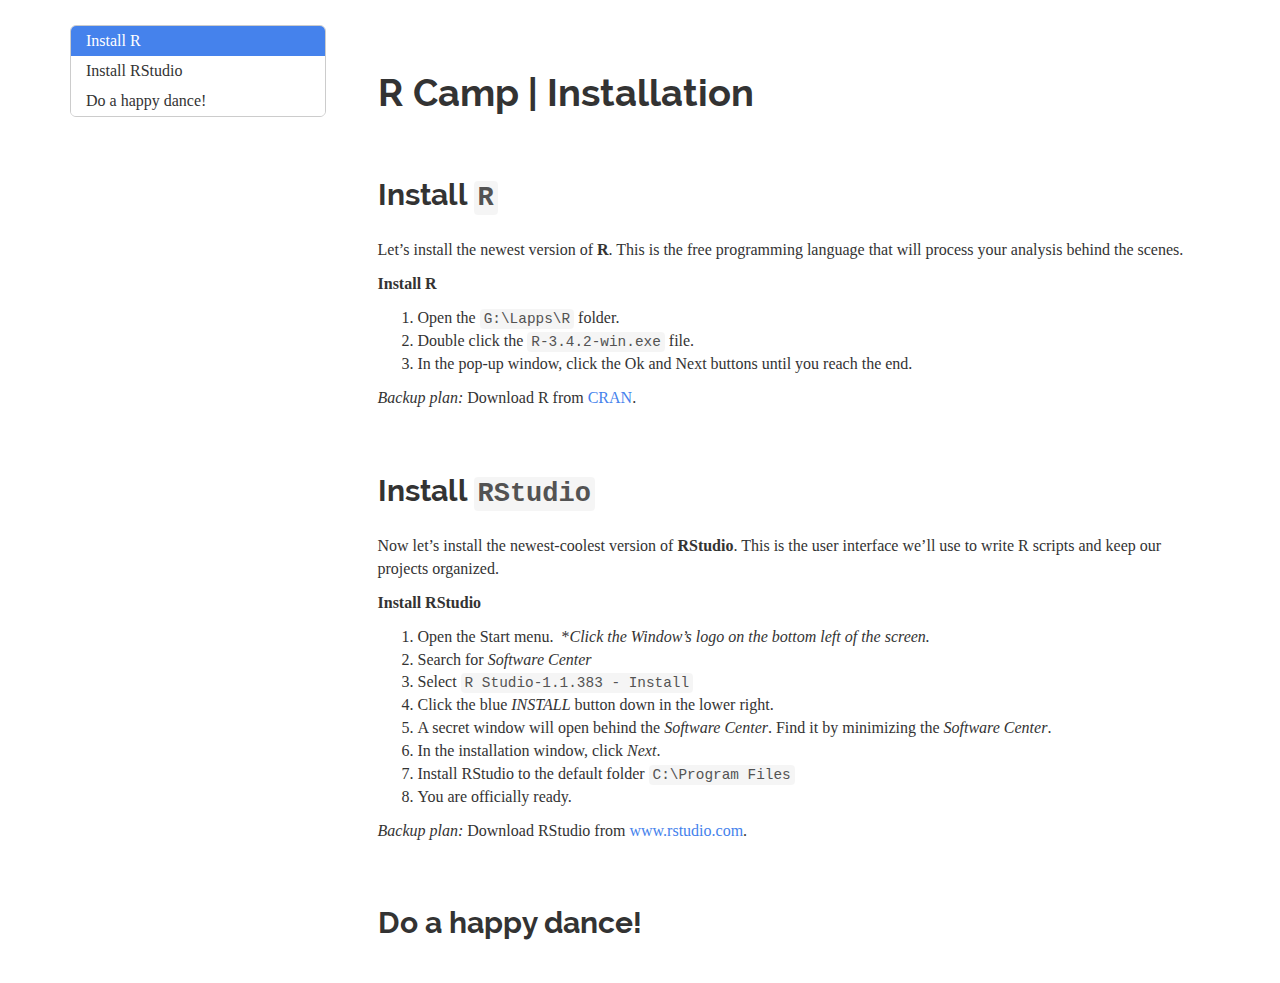
==== 00-Install.html @ b1468044 "set self_contained: false" ====
<!DOCTYPE html>

<html xmlns="http://www.w3.org/1999/xhtml">

<head>

<meta charset="utf-8" />
<meta http-equiv="Content-Type" content="text/html; charset=utf-8" />
<meta name="generator" content="pandoc" />




<title>R Camp | Installation</title>

<script src="[data-uri]"></script>
<meta name="viewport" content="width=device-width, initial-scale=1" />
<link href="data:text/css;charset=utf-8,%40font%2Dface%20%7B%0Afont%2Dfamily%3A%20%27Raleway%27%3B%0Afont%2Dstyle%3A%20normal%3B%0Afont%2Dweight%3A%20400%3B%0Asrc%3A%20url%28data%3Aapplication%2Fx%2Dfont%2Dtruetype%3Bbase64%2CAAEAAAARAQAABAAQR1BPUxtH%2B3EAANmkAAAfHEdTVULdHN8hAAD4wAAAAHRPUy8yithpFAAAoKQAAABgY21hcB3C%2FugAAKEEAAACTGN2dCAMEAMqAACrAAAAADBmcGdtQXn%2FlwAAo1AAAAdJZ2FzcAAAABAAANmcAAAACGdseWaq%2Fo41AAABHAAAmeBoZWFk%2B5BgOAAAnNgAAAA2aGhlYQcyA6MAAKCAAAAAJGhtdHjExydIAACdEAAAA3BrZXJuCEgFtQAAqzAAACrGbG9jYSygA%2FoAAJscAAABum1heHABxwf4AACa%[base64]%2BwVv8kgEgiC07SALG%2FTre3gJ0%2FqECEhFdAAMADwAAApoDlQAHAAoAEQBFQBIAAA0MCgkABwAHBgUEAwIBBwgrQCsREA8OCwUABQgBBAACIQAFAAU3AAQAAgEEAgACKQAAAAwiBgMCAQENASMFsDsrMwEzASMnIQcTAyEBNzMXBycHDwEpOQEpS1z%2BwVv8kgEg%2FvZiMmMnVVUCxv063t4CdP6hAitVVRU%2FPwAAAAABACoCcAEhAtoABgAbQAQCAQEIK0APBgUEAwAFAB4AAAAOACMCsDsrEzczFwcnBypiMmMnVVUChVVVFT8%2FAAAABAAPAAACmgOSAAcACgAOABIAVEAgDw8LCwAADxIPEhEQCw4LDg0MCgkABwAHBgUEAwIBDAgrQCwIAQQAASEHAQULCAoDBgAFBgAAKQAEAAIBBAIAAikAAAAMIgkDAgEBDQEjBbA7KzMBMwEjJyEHEwMhAzUzFTM1MxUPASk5ASlLXP7BW%2FySASD2Ols6Asb9Ot7eAnT%[base64]%2FySASDrRzwsAsb9Ot7eAnT%[base64]%2FsFb%2FJIBINkqICAqKiAgKkoRFxcREBkYAsb9Ot7eAnT%2BoQI%[base64]%2BAjUzFA4CDwEpOQEpS1z%2BwVv8kgEgURchHRsQERMLAyoHFCQcFR8cHRMTFwwDKggVJwLG%2FTre3gJ0%[base64]%2BAjMyHgIzMj4CNTMUDgIBCBchHRsQERMLAyoHFCQcFR8cHRMTFwwDKggVJwJ%[base64]%2FvABCRswIhT%2BdvQaLSESER8rGbcoQzEbAsYgM0EhNlkWEmI1GjElF%2F7zFiUxAeD%2B%2BhYkLxobMCMVAAAAAQAs%2F%2FoCkQLKACcANUAKJCIZFw8NBgQECCtAIx4dCQgEAgEBIQABAQABACcAAAASIgACAgMBACcAAwMTAyMFsDsrEzQ%2BAjMyFhcHLgMjIg4CFRQeAjMyPgI3Fw4DIyIuAiwtVn5QX4YhOBEwODwdQGJDIilHYTkePzsyEToRPkxVKUl6WDEBaEB%2FZD9WRSIjMB4NNFRpNjtsUzEPITEjHig9KhZAZ4MAAQAt%[base64]%2BAjcXDgMPAT4BMzIWFRQGIyImJwEsDjAaORsXFS4NLEV0Uy4tVn5QX4YhOBEwODwdQGJDIilHYTkePzsyEToQOEZPJxwJFQgjKTQyHTIUfgcLIxQQCQVSBEJmf0JAf2Q%[base64]%2BTgEOJEVkQaurQmVEIwLGOGCBSVGDXTMBZEBrTiv9ti1PawAAAAEAWgAAAjcCxgALAD9AEgAAAAsACwoJCAcGBQQDAgEHCCtAJQADAAQFAwQAACkAAgIBAAAnAAEBDCIGAQUFAAAAJwAAAA0AIwWwOyslFSERIRUhESEVIRECN%2F4jAdT%2BcQFc%2FqQ%2BPgLGPv8AO%2F7xAAACAFoAAAI3A5UAAwAPAE1AFAQEBA8EDw4NDAsKCQgHBgUDAggIK0AxAQACAgABIQAAAgA3AAQABQYEBQAAKQADAwIAACcAAgIMIgcBBgYBAAAnAAEBDQEjB7A7KwEnNzMTFSERIRUhESEVIREBWC07SIn%2BIwHU%2FnEBXP6kAycRXfypPgLGPv8AO%2F7xAAIAWgAAAjcDlQAGABIAUEAUBwcHEgcSERAPDg0MCwoJCAIBCAgrQDQGBQQDAAUCAAEhAAACADcABAAFBgQFAAApAAMDAgAAJwACAgwiBwEGBgEAACcAAQENASMHsDsrEzczFwcnBwEVIREhFSERIRUhEdZiMmMnVVUBO%2F4jAdT%2BcQFc%2FqQDQFVVFT8%2F%2FRM%2BAsY%2B%2FwA7%2FvEAAwBaAAACNwOSAAMABwATAF1AIggIBAQAAAgTCBMSERAPDg0MCwoJBAcEBwYFAAMAAwIBDQgrQDMCAQALAwoDAQUAAQAAKQAHAAgJBwgAACkABgYFAAAnAAUFDCIMAQkJBAAAJwAEBA0EIwawOysTNTMVMzUzFRMVIREhFSERIRUhEeo6Wzp%2B%2FiMB1P5xAVz%2BpAM0Xl5eXv0KPgLGPv8AO%2F7xAAACAFoAAAI3A5UACwAPAE1AFAAADQwACwALCgkIBwYFBAMCAQgIK0AxDw4CAQYBIQAGAQY3AAMABAUDBAAAKQACAgEAACcAAQEMIgcBBQUAAAAnAAAADQAjB7A7KyUVIREhFSERIRUhERMzFwcCN%2F4jAdT%2BcQFc%2FqRWRzwsPj4Cxj7%2FADv%2B8QNXXREAAAIAIgAAAqMCxgAQACEARUAWAAAeHBsaGRgXFQAQAA8HBQQDAgEJCCtAJwUBAQYBAAcBAAAAKQAEBAIBACcAAgIMIgAHBwMBACcIAQMDDQMjBbA7KzMRIzUzETMyHgIVFA4CIwE0LgIrAREzFSMRMzI%2BAl89PfBVgFUqMFh%2BTgEOJEVkQaurq6tCZUQjAUo2AUY4YIFJUYNdMwFkQGtOK%2F74Nv70LU9rAAEAIv%2F6Au4CygA5AGVAHgAAADkAOTg3NDMyMS0rIiAcGxoZFhUUEw8NBgQNCCtAPwkIAgIBJyYCBgUCIQwLAgIKAQMEAgMAACkJAQQIAQUGBAUAACkAAQEAAQAnAAAAEiIABgYHAQAnAAcHEwcjB7A7KxM%2BAzMyFhcHLgMjIg4CByEHIRQWFyEHIR4DMzI%2BAjcXDgMjIi4CJyM3My4BNSM3jQk0VXNIX4YhOBEwODwdN1hBKggBUhL%2BuwECATAT%2FuwMMUJRLh4%2FOzIROhE%2BTFUpPWlTOg5yElgCAUoSAaA5a1QyVkUiIzAeDSdBVS4rGBsLKy1NOSAPITEjHig9KhYtS2M3KwwbFysAAAABAFoAAAIrAsYACQA2QBAAAAAJAAkIBwYFBAMCAQYIK0AeAAIAAwQCAwAAKQABAQAAACcAAAAMIgUBBAQNBCMEsDsrMxEhFSERIRUhEVoB0f50AU%2F%2BsQLGPv77Ov63AAABAC3%2F%[base64]%[base64]%2FltFRQGlAsb9OgFM%2FrQCxv7EATwAAQBaAAAAnwLFAAMAH0AKAAAAAwADAgEDCCtADQAAAAwiAgEBAQ0BIwKwOyszETMRWkUCxf07AAABABL%2F9QGVAsUAEgAtQAgRDwoJBAIDCCtAHQABAAESAQIAAiEAAQEMIgAAAAIBACcAAgIWAiMEsDsrNx4BMzI%2BAjURMxEUDgIjIicmFkUrNkEiCkYPMFxOWkBZDxYnTG9HAWj%2BmFGFXjQsAAACAFYAAADZA5UAAwAHAC1ADAAABwYAAwADAgEECCtAGQUEAgACASEAAgACNwAAAAwiAwEBAQ0BIwSwOyszETMRAyc3M1pFHC07SALF%2FTsDJxFdAAACAAEAAAD4A5UAAwAKADBADAAABgUAAwADAgEECCtAHAoJCAcEBQACASEAAgACNwAAAAwiAwEBAQ0BIwSwOyszETMRAzczFwcnB1pFnmIyYydVVQLF%2FTsDQFVVFT8%[base64]%2FTsDlV0RAAABAFoAAAKDAsYACwAuQA4AAAALAAsIBwUEAgEFCCtAGAoJBgMEAgABIQEBAAAMIgQDAgICDQIjA7A7KzMRMxEBMwkBIwEHFVpFAYdN%2Ft4BMk3%2B8IcCxf5kAZ3%[base64]%2F79Kf78RUcBFgEWRwJH%2Fj0Bw%2F25Asb%2BGgHm%2FToAAQBaAAACqwLGAAkAJ0AKCQgHBgQDAgEECCtAFQUAAgABASECAQEBDCIDAQAADQAjA7A7KxMRIxEzAREzESOfRTYB1kU8AkT9vALG%2FbECTv07AAAAAgAPAAACmgLGAAcACgA2QBAAAAoJAAcABwYFBAMCAQYIK0AeCAEEAAEhAAQAAgEEAgACKQAAAAwiBQMCAQENASMEsDsrMwEzASMnIQcTAyEPASk5ASlLXP7BW%[base64]%2FbECTv07AzkMDw0OEQ8CBR8gGQ0QDQ4SDwIFHiAZAAAAAAIALf%2F7AscCywATACcAMUAOAQAkIhoYCwkAEwETBQgrQBsAAwMBAQAnAAEBEiIAAgIAAQAnBAEAABMAIwSwOysFIi4CNTQ%2BAjMyHgIVFA4CARQeAjMyPgI1NC4CIyIOAgF6SntYMDNaekdKe1cwM1l6%2FrImRmA7PGJEJSdGYDo8YkQlBT1lgkRHgmQ7P2aBQ0eCYzsBaDprUzE0VGo3OmtSMTNUagAAAAIALf%[base64]%2BKBE1RFEtSntYMTNaekcuUkQzEQHP%2FncBU%2F6t%2FrE8YkQlJ0ZgOjxiRCUmRmA%2BPrQnRDIcPWWCREeCZDsdMkQmtD7%2FPv7zBDNUazg5a1MxM1RrNzprUzEAAAADAC3%2F%2BwLHA5UAAwAXACsAP0AQBQQoJh4cDw0EFwUXAwIGCCtAJwEAAgIAASEAAAIANwAEBAIBACcAAgISIgADAwEBACcFAQEBEwEjBrA7KwEnNzMDIi4CNTQ%2BAjMyHgIVFA4CARQeAjMyPgI1NC4CIyIOAgGBLTtIXUp7WDAzWnpHSntXMDNZev6yJkZgOzxiRCUnRmA6PGJEJQMnEV38Zj1lgkRHgmQ7P2aBQ0eCYzsBaDprUzE0VGo3OmtSMTNUagAAAwAt%2F%2FsCxwOVAAYAGgAuAEJAEAgHKykhHxIQBxoIGgIBBggrQCoGBQQDAAUCAAEhAAACADcABAQCAQAnAAICEiIAAwMBAQAnBQEBARMBIwawOysBNzMXBycHEyIuAjU0PgIzMh4CFRQOAgEUHgIzMj4CNTQuAiMiDgIBAGIyYydVVVRKe1gwM1p6R0p7VzAzWXr%2BsiZGYDs8YkQlJ0ZgOjxiRCUDQFVVFT8%2F%2FNA9ZYJER4JkOz9mgUNHgmM7AWg6a1MxNFRqNzprUjEzVGoAAAQALf%2F7AscDkgADAAcAGwAvAE9AHgkIBAQAACwqIiATEQgbCRsEBwQHBgUAAwADAgELCCtAKQIBAAkDCAMBBQABAAApAAcHBQEAJwAFBRIiAAYGBAEAJwoBBAQTBCMFsDsrATUzFTM1MxUDIi4CNTQ%2BAjMyHgIVFA4CARQeAjMyPgI1NC4CIyIOAgETOls6aEp7WDAzWnpHSntXMDNZev6yJkZgOzxiRCUnRmA6PGJEJQM0Xl5eXvzHPWWCREeCZDs%2FZoFDR4JjOwFoOmtTMTRUajc6a1IxM1RqAAADAC3%2F%2BwLHA5UAEwAnACsAP0AQAQApKCQiGhgLCQATARMGCCtAJysqAgEEASEABAEENwADAwEBACcAAQESIgACAgABACcFAQAAEwAjBrA7KwUiLgI1ND4CMzIeAhUUDgIBFB4CMzI%2BAjU0LgIjIg4CEzMXBwF6SntYMDNaekdKe1cwM1l6%2FrImRmA7PGJEJSdGYDo8YkQlq0c8LAU9ZYJER4JkOz9mgUNHgmM7AWg6a1MxNFRqNzprUjEzVGoB%2B10RAAAAAwAt%2F%[base64]%2BAiUUFhcBLgEjIg4CAo05Nj0zWXpHMFUkHU04NjwzWnpHL1QjHkIsJv7GHUImPGJEJf3yKyYBOR1BJTxiRCUCxlU1j0tHgmM7GhcsVDSOTUeCZDsaFyz%2BnT1vKv4pExU0VGo3PnAqAdgTFTNUagAAAAEAHQAAAkMCxgADAB9ACgAAAAMAAwIBAwgrQA0CAQEBDCIAAAANACMCsDsrCQEjAQJD%2FidNAdgCxv06AsYAAAADAC3%2F%[base64]%2FrImRmA7PGJEJSdGYDo8YkQlAUYXIR0bEBETCwMqBxQkHBUfHB0TExcMAyoIFScFPWWCREeCZDs%[base64]%2B%2BgFEGy07ICE7LBkAAAACAC3%2F%[base64]%2BAjMyHgIVFAYHFyMnMjY3JzMXPgE1NC4CIyIOAhUUHgICPClhOEp7WDAzWnpHSntXMDUvVEX4LUwgWUU5IyYnRmA6PGJEJSZGYD8gJD5kgkRHgmQ7P2aBQ0mEMmM6HRlqRCprODprUjIzVGs3OmtTMQAAAgBaAAACaALGABEAHgA%2FQBIAAB4cFBIAEQAREA8ODQMBBwgrQCUMAQIEASEABAACAQQCAAApAAUFAAEAJwAAAAwiBgMCAQENASMFsDsrMxEhMh4CFRQOAgcTIwMjGQEzMj4CNTQuAisBWgErLk44HxcqOiSvT6jS6R8zJBQXJzUd4wLGJz9QKSdHOScH%2Fu4BBv76AUQbLjogIDssGgAAAAEAI%2F%[base64]%2FXgCiD4AAAACAFoAAAJAAsYAEAAdAEBAFhIRAQAcGhEdEh0PDg0MCwkAEAEQCAgrQCIGAQAABQQABQEAKQcBBAABAgQBAQApAAMDDCIAAgINAiMEsDsrATIeAhUUDgIrARUjETMVEzI%2BAjU0LgIrAREBbS5NOCAeNksu1EVF0h8zJBMXJzQeywI5Jz9QKSxRPiZ5AsaN%2Fn8bLTsfIDssGv69AAABAE%2F%2F%2BwKlAsYAGQArQA4BABQTDgwHBgAZARkFCCtAFQMBAQEMIgQBAAACAQAnAAICEwIjA7A7KyUyPgI1ETMRFA4CIyIuAjURMxEUHgIBeUNZNRVGIEdyUlVyRh5FFjVYOjNTajYBZv6aSIFiOj1kgEQBZv6aOGpSMgAAAgBP%2F%[base64]%2F%2F%2BwKlA5UABgAgADxAEAgHGxoVEw4NByAIIAIBBggrQCQGBQQDAAUCAAEhAAACADcEAQICDCIFAQEBAwECJwADAxMDIwWwOysTNzMXBycHEzI%2BAjURMxEUDgIjIi4CNREzERQeAv9iMmMnVVVUQ1k1FUYgR3JSVXJGHkUWNVgDQFVVFT8%2F%2FQ8zU2o2AWb%2BmkiBYjo9ZIBEAWb%2BmjhqUjIAAAMAT%2F%2F7AqUDkgADAAcAIQBJQB4JCAQEAAAcGxYUDw4IIQkhBAcEBwYFAAMAAwIBCwgrQCMCAQAJAwgDAQUAAQAAKQcBBQUMIgoBBAQGAQAnAAYGEwYjBLA7KwE1MxUzNTMVAzI%2BAjURMxEUDgIjIi4CNREzERQeAgETOls6aUNZNRVGIEdyUlVyRh5FFjVYAzReXl5e%2FQYzU2o2AWb%2BmkiBYjo9ZIBEAWb%2BmjhqUjIAAgBP%2F%2FsCpQOVABkAHQA5QBABABsaFBMODAcGABkBGQYIK0AhHRwCAQQBIQAEAQQ3AwEBAQwiBQEAAAIBAicAAgITAiMFsDsrJTI%2BAjURMxEUDgIjIi4CNREzERQeAgMzFwcBeUNZNRVGIEdyUlVyRh5FFjVYGkc8LDozU2o2AWb%2BmkiBYjo9ZIBEAWb%2BmjhqUjIDW10RAAABAAwAAAKZAsYABgAoQAwAAAAGAAYFBAMCBAgrQBQBAQEAASEDAgIAAAwiAAEBDQEjA7A7KxsCMwEjAVX%2B%2FEr%2B2D3%2B2ALG%2FZECb%2F06AsYAAAEADAAABAoCxgARAFlADg8ODQwKCQgHBAMBAAYIK0uwLlBYQBsREAsGBQIGAwABIQUCAQMAAAwiBAEDAw0DIwMbQB8REAsGBQIGAwABIQUBAgIMIgEBAAAMIgQBAwMNAyMEWbA7KwEzFzczAxMBMwEjCwEjATMBEwFjQ2RlQnyIAQFM%2FtQ%2BlZY%2B%2FtVKAQKHAsH8%2FP7R%2Fr8Cdf06AV%2F%2BoQLG%2FYsBQQAAAAEABQAAAnICxgALAC5ADgAAAAsACwkIBgUDAgUIK0AYCgcEAQQBAAEhBAMCAAAMIgIBAQENASMDsDsrGwIzCQEjCwEjCQFT6elN%2Fu8BCU3h4U4BCf7vAsb%2BygE2%2Fpj%2BogEs%2FtQBXgFoAAAAAAEACAAAAnMCxgAIACpADAAAAAgACAYFAwIECCtAFgcEAQMBAAEhAwICAAAMIgABAQ0BIwOwOysbAjMBESMRAVTp6kz%2B7EX%2B7gLG%2FoIBfv5C%2FvgBCgG8AAACAAgAAAJzA5UACAAMADhADgAADAsACAAIBgUDAgUIK0AiCgkCAAMHBAEDAQACIQQCAgAADCIAAwMBAAAnAAEBDQEjBLA7KxsCMwERIxEBJSc3M1Tp6kz%2B7EX%2B7gE7LTtIAsb%2BggF%2B%2FkL%2B%2BAEKAbxhEV0AAAEAHAAAAlACxgAJADZACgkIBwYEAwIBBAgrQCQFAQABAAEDAgIhAAAAAQAAJwABAQwiAAICAwAAJwADAw0DIwWwOys3ASE1IRUBIRUhHAHj%2FiUCLP4jAdz9zTcCUT43%2Fa8%2BAAACACD%[base64]%[base64]%[base64]%2BAT0BLgEjIgYVFB4CEyc3M9MoQi8aIDpRMSdSIE9DKlMrGDNgNF9wGAgOBRQhAgIibygtWRoHCiJKI0lbECEwSi07SAoZLDogJDsqFw4NL0VRIB4tIiJuYescPAEBGBgpLjM0JyIJFQlVDQ47NBUoIBQCQhFdAAAAAwAg%2F%[base64]%[base64]%2F%2FYB8QLXACgAOgA%2BAEIA7UAqPz87OyopAQA%2FQj9CQUA7Pjs%[base64]%2BAT0BLgEjIgYVFB4CAzUzFTM1MxXTKEIvGiA6UTEnUiBPQypTKxgzYDRfcBgIDgUUIQICIm8oLVkaBwoiSiNJWxAhMCQ6WzoKGSw6ICQ7KhcODS9FUSAeLSIibmHrHDwBARgYKS4zNCciCRUJVQ0OOzQVKCAUAk9eXl5eAAMAIv%2F2A4cCEgA%2FAFEAXAB7QCZSUkFAAQBSXFJcWFZLSUBRQVE5Ny4sKCcgHhoYFBILCQA%[base64]%2FjsDIjZGJxkyKyEJOwwsOkYmRW8iETQ%2BQQ42WRcQAgoKATxBSFoTIi0CggMgNEUoKEQ0HwIKGSw7IiI6KhcLCRMoETY8IB4tRDYyLzkrSWM3BBEDKkc0HQ4YIxUQHS8jEz80HiwcDTQoIRATFDUXFDwxGCofEvArRzQdHTRIKgAAAAMAIP%2F2AfEC2gAoADoAPgDTQBwqKQEAPDs0Mik6KjojIR4dGRcSEAsJACgBKAsIK0uwHVBYQFE%2BPQIDCBUUAgECDQEHATAmAgQHJQEGBB8BAAYGIQAEBwYHBAY1AAEABwQBBwEAKQAICA4iAAICAwEAJwADAxUiCgEGBgABACcFCQIAABYAIwgbQFU%2BPQIDCBUUAgECDQEHATAmAgQHJQEGBB8BBQYGIQAEBwYHBAY1AAEABwQBBwEAKQAICA4iAAICAwEAJwADAxUiAAUFDSIKAQYGAAEAJwkBAAAWACMJWbA7KxciLgI1ND4CMzIWFzU0JiMiBgcnPgEzMhYdARQzFQ4BIyImLwEOAScyNjc%2BAT0BLgEjIgYVFB4CAzMXB9MoQi8aIDpRMSdSIE9DKlMrGDNgNF9wGAgOBRQhAgIibygtWRoHCiJKI0lbECEwGUc8LAoZLDogJDsqFw4NL0VRIB4tIiJuYescPAEBGBgpLjM0JyIJFQlVDQ47NBUoIBQCsF0RAAAAAwAw%2F%[base64]%2BAjMyHgIVFA4CBxc%2BATUzDgEHFyUyNjcnDgEVFB4CAxQeAhc%2BAzU0JiMiDgICPFIqbkAvUj0kGCo2HhslFwobMEEmIzwtGhkqOCDHFBc6AR8dhf6DM1ch1zVGHS88VgcTIRsdMSMTOi0ZKh8RVi0zHDNHKyQ7MywVHS4nJBMhOSoYFCU0Hx80LikV0CZZMT5uLootKybjJVE2ITMjEQIIDBgfKRwUIyMlFScyEBwkAAQAIP%[base64]%[base64]%2BaQFX%[base64]%[base64]%[base64]%[base64]%2BAjMyFhc1NCYjIgYHJz4BMzIWHQEUMxUOASMiJi8BDgEnMjY3PgE9AS4BIyIGFRQeAhMiLgIjIg4CFSM0PgIzMh4CMzI%[base64]%2F%[base64]%2BMWUC2v7CNUEuTWEzN2JJKzwjO0soKUw7IxUkLxqiGy8iFAAAAQAbAAACHALGAAMAH0AKAAAAAwADAgEDCCtADQIBAQEMIgAAAA0AIwKwOysTASMBaQGzTf5MAsb9OgLGAAAAAAEAUv9%2BAI0DBwADACpACgAAAAMAAwIBAwgrQBgAAAEBAAAAJgAAAAEAACcCAQEAAQAAJAOwOysXETMRUjuCA4n8dwAAAQA1%2F%[base64]%2FvsMJA4OJQv%2B8DkNEQEZFCECNAwQEwYBDhMLOQAAAAEALf%[base64]%2F7yBhMQDDQCIRT%2B5xENOQEQCyUODiQMAQUAAAABAFT%2F2ADLAuQABwBZQA4AAAAHAAcGBQQDAgEFCCtLsDJQWEAYAAIEAQMCAwAAKAABAQAAACcAAAAOASMDG0AiAAAAAQIAAQAAKQACAwMCAAAmAAICAwAAJwQBAwIDAAAkBFmwOysXETMVIxEzFVR3NzcoAww5%2FWY5AAAAAQAt%2F9gApALkAAcAWUAOAAAABwAHBgUEAwIBBQgrS7AyUFhAGAAABAEDAAMAACgAAQECAAAnAAICDgEjAxtAIgACAAEAAgEAACkAAAMDAAAAJgAAAAMAACcEAQMAAwAAJARZsDsrFzUzESM1MxEtODh3KDkCmjn89AAAAAIAVP9%2BAI8DBwADAAcAPkASBAQAAAQHBAcGBQADAAMCAQYIK0AkBQEDAAIBAwIAACkEAQEAAAEAACYEAQEBAAAAJwAAAQAAACQEsDsrExEjERMRIxGPOzs7ARX%2BaQGXAfL%2BaQGXAAAAAQBYAQABCwGzAA8AJUAGDAoEAgIIK0AXAAEAAAEBACYAAQEAAQAnAAABAAEAJAOwOysBFAYjIiY1ND4CMzIeAgELNCUlNQ4ZIRISIRgOAVomNDQmEiAZDg4ZIAABACf%2F9gIFAhIAJQA1QAoiIBcVDQsGBAQIK0AjHBsJCAQCAQEhAAEBAAEAJwAAABUiAAICAwEAJwADAxYDIwWwOysTND4CMzIWFwcuASMiDgIVFB4CMzI%2BAjcXDgMjIi4CJyZFYDpKbhxCFk4wKEUzHR40RScZMSoeBkILKjlFJTlgRicBBjdiSSpDORUoLSA3TC0sTjkhDhkgEhQcLyMTK0tiAAEAKP9QAgYCEgA%2FAQJAEj07NzUyMSgmHhwXFQkHBAIICCtLsAlQWEBHLSwaGQQEAwwBBgUzAQEGCwACAAE%[base64]%2FAQcABSEABAMFAwQFNQAGAAEABgEBAikAAAAHAAcBACgAAwMCAQAnAAICFSIABQUWBSMHWVmwOysXHgEzMjU0JiMiBgc3LgM1ND4CMzIWFwcuASMiDgIVFB4CMzI%2BAjcXDgMPAT4BMzIWFRQGIyImJ%2BAOMBo5GxcVLg0qNVhAJCZFYDpKbhxCFk4wKEUzHR40RScZMSoeBkIKJzQ%2FIhoJFQgjKTQyHTIUfgcLIxQQCQVOBC5JXzU3YkkqQzkVKC0gN0wtLE45IQ4ZIBIUGy0hFQIqBAIfHiIkCwgAAAACAC7%2FiAINAoUAIgAtAFFAEgAAACIAIiEgFxYVFA8ODQwHCCtANwsBAQApKBwbEhEGAwIBAQQDAyEAAAYBBQAFAAAoAAICAQEAJwABARUiAAMDBAEAJwAEBBYEIwawOysFNS4DNTQ%[base64]%2FvQCGAGIACwAsQAgLCgUEAQADCCtAHAABAAE3AAACAgABACYAAAACAQAnAAIAAgEAJASwOysXMjY9ATMVFA4CIzcHDjoOFxwODwgNXGYRGA8HAAAAAwAz%2F%2FkDEwLLABMAJwBNAGBAHikoFRQBAEZEPDozMShNKU0fHRQnFScLCQATARMLCCtAOklINjUEBwYBIQAFAAYHBQYBACkABwoBBAIHBAEAKQADAwEBACcAAQESIgkBAgIAAQAnCAEAABMAIwewOysFIi4CNTQ%2BAjMyHgIVFA4CJzI%[base64]%[base64]%[base64]%2FrtaWrQ5OQADACX%[base64]%2BAjc1MxUeARcDNC4CJxEyNgEUHgIXEQ4BAf0dXzw5XUIkJUJbNiWVaiIjdkg6VzsdIT1UMyVCaCsmFy1DLFVe%2Fo4TKD0qVU0CQSAqAv71Cx0tQzAwSC8YAWFiCV05JjYFAQsNHio7Ky9JMx0DZWQCKyX%2BOh4qHxgL%2Fvs9AZQdJx0VCgEDBEUAAQBJAAAAjQIJAAMAH0AKAAAAAwADAgEDCCtADQAAAA8iAgEBAQ0BIwKwOyszETMRSUQCCf33AAACACf%2F9gIuAhIAIgAtAEtAFiMjAQAjLSMtKScZFxMSCwkAIgEiCAgrQC0eHQIDAgEhBwEFAAIDBQIAACkABAQBAQAnAAEBFSIAAwMAAQAnBgEAABYAIwawOysFIi4CNTQ%2BAjMyHgIVFAYHIR4DMzI%2BAjcXDgMTLgMjIg4CBwEtOWBGJydGXzk5X0QmAQH%2BQwMhM0MmGjIqIQk7DCw6RpsDITNEJiZEMx8DCitLYjg3YUkrK0pgNggQAypHNB0OGCMVEB0vIxMBKipFMhwcMkYpAAAAAAMAJ%2F%[base64]%2BQwMhM0MmGjIqIQk7DCw6RpsDITNEJiZEMx8DAmwRXf0cK0tiODdhSSsrSmA2CBADKkc0HQ4YIxUQHS8jEwEqKkUyHBwyRikAAwAn%2F%[base64]%2FkMDITNDJhoyKiEJOwwsOkabAyEzRCYmRDMfAwKFVVUVPz%2F9hitLYjg3YUkrK0pgNggQAypHNB0OGCMVEB0vIxMBKipFMhwcMkYpAAAEACf%[base64]%[base64]%2BQwMhM0MmGjIqIQk7DCw6RpsDITNEJiZEMx8DX0c8LAorS2I4N2FJKytKYDYIEAMqRzQdDhgjFRAdLyMTASoqRTIcHDJGKQG6XREAAAMAM%2F%2F4AiACxgAnADsATwB1QA5MSkJAODYuLBoYBgQGCCtLsAlQWEArIw8CAgQBIQAEAAIDBAIBACkABQUBAQAnAAEBDCIAAwMAAQAnAAAAEwAjBhtAKyMPAgIEASEABAACAwQCAQApAAUFAQEAJwABAQwiAAMDAAEAJwAAABYAIwZZsDsrJRQOAiMiLgI1ND4CNy4DNTQ%2BAjMyHgIVFA4CBx4DBzQuAiMiDgIVFB4CMzI%2BAgEUHgIzMj4CNTQuAiMiDgICIChEWzI1WkEkGSgzGhgqIBMoP08oKE8%2FKBMhKxgdNCcXRSAzQB8hPzIeIDM%2FICA%2FMh%2F%[base64]%2FAAAAAQBCAPEB%[base64]%2B0gEuwjExczExAAAAAgAp%2F%2FYCLwLaACQAOABCQAw1MyspISAWFAwKBQgrQC4kIx4dHBsBAAgBAhgBAwQCIQABAAQDAQQBAikAAgIOIgADAwABACcAAAAWACMFsDsrAQceAxUUDgIjIi4CNTQ%2BAjMyFhcuAScHJzcmJzMWFzcBFB4CMzI%2BAjU0LgIjIg4CAe9TKzgiDipIYDU1XEYoJ0JZM0NtGwo4P28WaThXYDctWP6WHTNEJyhFNB4eM0QnJ0YzHgKrMypbW1kqQWlMKSZCWDMxWEImQTQ%2FfD5GH0EwMiEnN%2F4fJkIyHB80RSclQDAbHTJEAAIAWAAAAJwCzQADAAcANkASBAQAAAQHBAcGBQADAAMCAQYIK0AcBAEBAQAAACcAAAAMIgACAgMAACcFAQMDDQMjBLA7KzcRMxEHNTMVWEREROQB6f4X5HBwAAAAAgBY%2F%2F4AnALLAAMABwA2QBIEBAAABAcEBwYFAAMAAwIBBggrQBwAAgIDAAAnBQEDAwwiBAEBAQAAACcAAAANACMEsDsrExEjETcVIzWcREREAef%2BFwHp5HBwAAABAB0AAAFsAuQAFwBGQBQAAAAXABcWFRQTEA4JBwQDAgEICCtAKgsBAwIMAQEDAiEEAQEFAQAGAQAAACkAAwMCAQAnAAICFCIHAQYGDQYjBbA7KzMRIzUzNTQ2MzIWFwcuASMiBh0BMxUjEWVISFJIHjoVFQ4pFDAzkJABljZLYG0SDzELDEpGTTb%[base64]%2BagGWNiwmRzchEAodJAgLCwMxCA6XFDYTDAgbKDAVLgACAB0AAAKbAuQAKQA3AGdAICoqKjcqNzIwKSgnJiUkIyIhIB8eGRcQDgoIAwIBAA4IK0A%[base64]%2BNAGW%2FmoBlv5qAcxFFDYTDAgbKDAVLgAAAAACAB3%2F%2BgM0AuQAOQBHASlAKDo6AQA6RzpHQkA0MzIwKScjIRwbGhkYFxYVFBMSERAPCggAOQE5EQgrS7AWUFhARyUBDQE%[base64]%2BaAcIESYSHSgbDAY4JgHjEycfFBssNhxDNv5qAZb%2BagGWNjMoRjMdEAofIhcqOSL%2BLRUpCzgBBQYEAdJFFzYRDAcWJS4YNQABAB0AAAG0AuQAHQBEQBIdHBsaGRgXFhEPCggDAgEACAgrQCoMAQMCDQEBAwIhBAEBBgEABQEAAAApAAMDAgEAJwACAhQiBwEFBQ0FIwWwOysTIzUzNTQ%2BAjMyFhcHLgEjIg4CHQEhESMRIxEjZUhIFS1GMDhOER8RPiUgLR0OAQVEwUQBljZLJEo6JSINMQ8VGig0GU3%2BNAGW%2FmoAAAAAAQAd%2F%[base64]%2BAjMyHgIVERQWMzI2MwJLAREaIhEwNQsaKR8eKxsNbm5ESEgWLUQuLEItFhscEycBCgEFBgQ4JgHjEycfFBssNhxDNv5qAZY2UCxJNR4XKjki%2Fi0VKQsAAAEAJv9rAgACOwAuAFtAFAEAKyopKCEgHhwUEgsJAC4BLggIK0A%2FLAEDABAPAgIEAiEABAMCAwQCNQAFAAYABQYAACkHAQAAAwQAAwEAKQACAQECAQAmAAICAQEAJwABAgEBACQHsDsrATIeAhUUDgIjIi4CJzceATMyPgI1NC4CIyIGByM%2BAzc2NyEVIQc%2BAQEYMVQ%2FJCdDWjMmRTovDy0cYTolQDAbGi49JDBTGj8BCAwOBxEUAVf%2B3DEaSwE4ITxTMjVXPSITJDIfIjE8GS5AJiU9LBgpJwYqOkckVGc%2F%2FxwfAAH%2FKP%2F8AXICygAFAAdABAIFAQ0rJwkBFwkB2AEYAQ8j%2Fur%2B7xsBVAFbHv6s%2FqQAAAIAFf%2BBAf8COwAKAA0ASUASAAAMCwAKAAoJCAcGBQQCAQcIK0AvDQECAQMBAAICIQABAgE3BgEEAAQ4BQECAAACAAAmBQECAgAAAicDAQACAAACJAawOysFNSE1ATMRMxUjFSUhEQFj%2FrIBYy9YWP62AQx%2FsjwBzP42PrLwAV8AAgAYAUsBYgLaAAoADQA%2FQBIAAAwLAAoACgkIBwYFBAIBBwgrQCUNAQIBAwEAAgIhBQECAwEABAIAAAApBgEEBAEAACcAAQEOBCMEsDsrEzUjNTczFTMVIxUnMzX85PIfOTnhtQFLZyr%2B%[base64]%2BAjMyFhc1MxEUDgIjIiYnNx4BMzI%2BAj0BDgEnMj4CNzUuAyMiDgIVFB4CARw2WUEkI0BZNkNiIz0pRV40WW4iKh9mOiZFMx4fZyYeOi8gBQsnMDccLEQwGR40RwctSmAzNmNKLEMzbf31NlM4HEA2ITIvFSk%2FKmcyOjkWJS4YoRwwIhQlPEwnKkw5IQAAAAEASf%[base64]%2BxdcBgsPiUSETZEFCItGSEyIRFBHjVJLChEMh0RHSYWS1IoSGU%2BOQFMTSM6KRc%2BPzMbKRwOFyk2H%2F4HAgMsSTUdGCo7IxsyKB0FEGtJM002HQIAAAEANf%2F1AdkCEAAGAAdABAUBAQ0rJQU1LQE1BQHZ%2FlwBQf6%2FAaTv%2BkvDxEn8AAAAAAIALABCAgEBxgAGAA0ACUAGCAwBBQINKxM3FQcXFSc%2FARUHFxUnLPnBwfnd%2BMDA%2BAEUsjuIhjutJbI7iIY7rQACAEAAQgIVAcYABgANAAlABgwIBQECDSslBzU3JzUXDwE1Nyc1FwIV%2BMDA%[base64]%2FRD07HTkyJQlERCBuPy0%2FJxIBI1lYFyg2IP7BAtr%[base64]%2FSYCCf33AAAAAAL%2F8AAAAOcC2gAGAAoAMEAMBwcHCgcKCQgCAQQIK0AcBgUEAwAFAQABIQAAAA4iAAEBDyIDAQICDQIjBLA7KwM3MxcHJwcTETMREGIyYydVVTNEAoVVVRU%2FP%[base64]%2BC%2F0sAjQLaABMAFwBEQBQUFAEAFBcUFxYVDg0IBgATARMHCCtAKAQBAQIDAQABAiEAAQUBAAEAAQAoBgEEBAMAACcAAwMOIgACAg8CIwWwOysHIiYnNx4BMzI%2BAjURMxEUDgITNTMVDCE6FyEQJhMSIRoQRBorNzhEtRIVLg4KDhkiFAIk%2FeAjOioXAytkZAAAAAEASQAAAgcC2gALADJADgAAAAsACwkIBgUEAwUIK0AcCgcCAQQAAgEhAAEBDiIAAgIPIgQDAgAADQAjBLA7KyEDBxUjETMRATMHEwG9wHBERAElTdXdAQtoowLa%2FhABHtX%2BzQABAEz%2F%2BgEPAtoADwAtQAgNCwYEAQADCCtAHQgBAQAJAQIBAiEAAAAOIgABAQIBAicAAgITAiMEsDsrEzMRFBYzMjY3Fw4BIyImNUxEIB0LHg0MEzcULzYC2v2cHSEGBTcICjUwAAAAAAEAIv%2F1AcUCEAAGAAdABAEFAQ0rEyUVDQEVJSIBo%2F6%2FAUH%2BXQEU%2FEnEw0v6AAAAAAEATwB%[base64]%2FsIBI11UUkP%2BwQIJdjxDSjyGIDtTMwAAAQBGAQsB2QFDAAMAB0AEAQABDSsTNSEVRgGTAQs4OAABAFD%[base64]%2B2rEUJjQhAUj%2BTxw8AgEcFUgbLiMULyb%2B4QAAAAABAEIAbAGMAbUACwAHQAQJAQENKyUHJwcnNyc3FzcXBwGMLHl6K3l4LHh4K3iXK3l5LHh5K3h5LHkAAAABAEkAAAH%2FAhIAGQBZQAwVEw4NDAsGBAEABQgrS7AaUFhAHA8KAgABASEAAQEDAQAnBAEDAw8iAgEAAA0AIwQbQCAPCgIAAQEhAAMDDyIAAQEEAQAnAAQEFSICAQAADQAjBVmwOyshIxE0JiMiDgIHESMRMxU%2BAzMyHgIVAf9ENjkePDQnCkQ%2BEC86QSMsOyQQASNdVBYoNyD%2BwQIJdhwvIhIgOlQzAAACACb%2FZgIgAjsAIgA2AFFAEiQjLiwjNiQ2Hx0XFRAOBgQHCCtANxsBBQQTEgICAwIhAAAGAQQFAAQBACkABQADAgUDAQApAAIBAQIBACYAAgIBAQAnAAECAQEAJAawOysTND4CMzIeAhUUDgIjIiYnNx4BMzI%2BAjUOASMiLgI3Ig4CFRQeAjMyPgI1NC4CJidDXDU4XkMmJkVgO0ZwHSwUXDgsSDMdFmtEM1lCJvomQzMdHjJDJiZEMx0eM0MBRzNZQiYpTG9FbKFrNEY%[base64]%2BAjUzFA4CAf9ENjkePDQnCkQ%2BEC86QSMsOyQQmxchHRsQERMLAyoHFCQcFR8cHRMTFwwDKggVJwEjXVQWKDcg%[base64]%2BGkzI6M70yOjRxfTCDkDA6Mr0xOjJ16jC%2BLwHJxDbPz8%2FPNsQzysrKyvfExAAAAgAn%2F%2FYCLQISABMAJwAxQA4BACQiGhgLCQATARMFCCtAGwADAwEBACcAAQEVIgACAgABACcEAQAAFgAjBLA7KwUiLgI1ND4CMzIeAhUUDgIDFB4CMzI%2BAjU0LgIjIg4CASo5X0UmJ0VfODhfRScnRV%2F1HTNFJydFNB4eNEQnJ0UzHgorSmI2N2JKLCxKYjc2YkorAQwsSzkgITlMLCtNOSEhOk0AAAAAAwAn%2F%2FYCLQLaAAMAFwArAD9AEAUEKCYeHA8NBBcFFwMCBggrQCcBAAICAAEhAAAADiIABAQCAQAnAAICFSIAAwMBAQAnBQEBARYBIwawOysBJzczAyIuAjU0PgIzMh4CFRQOAgMUHgIzMj4CNTQuAiMiDgIBMC07SFw5X0UmJ0VfODhfRScnRV%2F1HTNFJydFNB4eNEQnJ0UzHgJsEV39HCtKYjY3YkosLEpiNzZiSisBDCxLOSAhOUwsK005ISE6TQAAAAMAJ%2F%2F2Ai0C2gAGABoALgBCQBAIByspIR8SEAcaCBoCAQYIK0AqBgUEAwAFAgABIQAAAA4iAAQEAgEAJwACAhUiAAMDAQEAJwUBAQEWASMGsDsrEzczFwcnBxMiLgI1ND4CMzIeAhUUDgIDFB4CMzI%2BAjU0LgIjIg4CrmIyYydVVVY5X0UmJ0VfODhfRScnRV%2F1HTNFJydFNB4eNEQnJ0UzHgKFVVUVPz%2F9hitKYjY3YkosLEpiNzZiSisBDCxLOSAhOUwsK005ISE6TQAAAAAEACf%2F9gItAtcAAwAHABsALwBRQB4JCAQEAAAsKiIgExEIGwkbBAcEBwYFAAMAAwIBCwgrQCsJAwgDAQEAAAAnAgEAAA4iAAcHBQEAJwAFBRUiAAYGBAEAJwoBBAQWBCMGsDsrEzUzFTM1MxUDIi4CNTQ%2BAjMyHgIVFA4CAxQeAjMyPgI1NC4CIyIOAsI6WzpnOV9FJidFXzg4X0UnJ0Vf9R0zRScnRTQeHjREJydFMx4CeV5eXl79fStKYjY3YkosLEpiNzZiSisBDCxLOSAhOUwsK005ISE6TQAAAwAo%2F%[base64]%2FkMDIjZGJxszKyAIOQ0tO0QkJkY8MhAhdUooRTMdHTNFJydGMx4dM0UCqQMhNEQmJkMxHwIKKkhiODlkSSpZTE5XJ0ZkPQQRAylHNB4OGCMVEB0wIhMXKzwlTFc8IDlMLCxNOSEhOk4sLEw3IOgrRzQdHTRIKgAAAAADACf%2F9gItAtoAEwAnACsAP0AQAQApKCQiGhgLCQATARMGCCtAJysqAgEEASEABAQOIgADAwEBACcAAQEVIgACAgABACcFAQAAFgAjBrA7KwUiLgI1ND4CMzIeAhUUDgIDFB4CMzI%[base64]%2BAawMHBgQQhoiHgX%2BAwAAAAABACIBRgD6AtsAEgA8QBIAAAASABIREAwLCgkEAwIBBwgrQCIFAQMEASEAAwACAQMCAQApBgUCAQAAAQAAAigABAQOBCMEsDsrExUjNTMRDgMjNTI%2BAjUzEfrKUQUWGx0MECEcEi4Bcy0tATUGEQ8LLRAUEgH%2BmAADADH%2F%2FAM6AtsAJwA6AEAAckAeKCgAACg6KDo5ODQzMjEsKyopACcAJyYlGRcODAwIK0BMPj0tAwcIEwEEABIBAgQ7AQMCBCFAAQMeAAcABgEHBgEAKQABAAAEAQABACkLCQIFAAQCBQQAAikACAgOIgACAgMAACcKAQMDDQMjCLA7KyE0PgI3PgM1NCYjIg4CByc%2BAzMyFhUUDgIHDgMVMxUBFSM1MxEOAyM1Mj4CNTMRAwkBFwkBAggPHy4fFi8nGTEyGCgeFwcdBBgnOCRHRxwpLxQhKxkL%2Bf3PylEFFhsdDBAhHBIuWQEYAQ8j%2Fur%2B7yc5LCAMCRAXHxcfLAsRFAggBRYXEUQzHyocEgYLHCAgDSwBcy0tATUGEQ8LLRAUEgH%2BmP6oAVQBWx7%2BrP6kAAAAAAQALv%[base64]%2BVMpRBRYbHQwQIRwSLjUBGAEPI%2F7q%2Fu9nKv78LGeTvyEtLQE1BhEPCy0QFBIB%2Fpj%2BqAFUAVse%2Fqz%[base64]%2F%[base64]%2BAjU0JicDFoQsMSdFXzgmQx0XLygtMidFXzgnRR0WLhAiHeAWMhonRTMevCdFNB4jHeAsMiZsPzdiSiwUEh82Jm0%2FNmJKKxQSHQEDMFAdAVIOESE6TfwhOUwsL1Ed%2Fq8eAAAAAwAn%2F%[base64]%2BAjU0LgIjIg4CEyIuAiMiDgIVIzQ%2BAjMyHgIzMj4CNTMUDgIBKjlfRSYnRV84OF9FJydFX%2FUdM0UnJ0U0Hh40RCcnRTMe%2BxchHRsQERMLAyoHFCQcFR8cHRMTFwwDKggVJworSmI2N2JKLCxKYjc2YkorAQwsSzkgITlMLCtNOSEhOk0BUAwPDQ4RDwIFHyAZDRANDhIPAgUeIBkAAAACAEn%[base64]%2BATMyHgIVFA4CJzI%2BAjU0LgIjIg4CBxUeAwFUQmYfRD0gZjw2W0IlIj9XRypEMRoeNEcpGjgyIwQMJS83CkMz%2Fr8C3mUxPS1LYjQ3YkorPCQ7SygqTDoiFSMvGqAcMCMUAAADACT%2FsAIvAsYAEQAaAB4AQEAWHh0cGxkYFxYODQwLCgkIBwYFBAIKCCtAIgQBAgMCOAkBBgUBAwIGAwEAKQgHAgEBAAEAJwAAAAwBIwSwOysTNDY7ARUjESMRIxEjES4DNxQeAhcRDgElIxEzJJSG8UY8Sjs8YEQkOyA3SSliZwFOSkoB1XJ%2FNv0gATf%2ByQE3ASE%2BVzkvRC0YAgFzAWNk%2Fo0AAAEALP%2FbAOwC4wARAAdABAUPAQ0rEzQ%2BAjcXDgMVFBYXBy4BLBYmMx00FS0lGUQ7Mz9NAVozY2FhMRkeWGRpME65WhtewQAAAAEAIP%2FbAOAC4wARAAdABA0DAQ0rExQGByc%2BATU0LgInNx4D4E0%2FMztEGSYtFDQdMyYWAVpgwV4bWrlOMGlkWB4ZMWFhYwAAAAUALf%[base64]%2BAjMyHgIVFA4CJzI%2BAjU0LgIjIg4CFRQWBQkBFwkBwh82KRcXKTYfHzcoGBgoNx8VJBsPEBwkExQkGw8QGyMBZB82KRcXKTYfHzYpFxcpNh8VIxsPEBskExUjGw85%2FlwBGAEPI%2F7q%2Fu8BsRYnNB4eNCcXFyc0Hh40JxYnER0lFRYmHBARHSUVFSYdEP4eFic1Hh40JxYWJzQeHjUnFigRHCYVFSYdEBEdJRUsPAMBVAFbHv6s%2FqQAAAEAQgAAAHwAYgADACFACgAAAAMAAwIBAwgrQA8AAAABAAAnAgEBAQ0BIwKwOyszNTMVQjpiYgAAAQA1AMABbQIGAAsANUASAAAACwALCgkIBwYFBAMCAQcIK0AbBgUCAwIBAAEDAAAAKQABAQQAACcABAQPASMDsDsrARUjFSM1IzUzNTMVAW19Pn19PgF%2FOIeHOIeHAAAAAgBFAD0BiAIVAAMADwB%[base64]%[base64]%[base64]%[base64]%2FfwAAAAIAN%2F%2B9APsAYgALABcANkAOFxYREA0MCwoFBAEABggrQCAEAQEAATcDAQACAgABACYDAQAAAgEAJwUBAgACAQAkBLA7KxcyNj0BMxUUDgIjNzI2PQEzFRQOAiM3Bw46DhccDnUHDjoOFxwODwgNXGYRGA8HNAgNXGYRGA8HAAAAAQA3%[base64]%2BATM6ARcBTUVmFURAG1gzCRAFAc0CSD%2F%2BvAIJfTdJAQAEADP%2F%2BQMTAssAEwAnADcAQABqQCI5OBUUAQA%[base64]%2BIYjg4YohPRnpaMzJZekhIeVgyMlh5UL8dMSQUOC5vOmp2NL8pKjEmhwc3YYROTYRgNzdghE1OhGE3IDBWeUpGeFgyMlh3Rkd4WTICKxkpMxoxTQmvqKjWNykqNb8AAAABAB3%2F9gHDAhIAMQA6QA4BACEfGhgIBgAxATEFCCtAJB0cBAMEAQMBIQADAwIBACcAAgIVIgABAQABACcEAQAAFgAjBbA7KxciJic3HgEzMjY1NC4CJy4DNTQ%2BAjMyFhcHLgEjIg4CFRQeAhceAxUUBvg9dCofLFs0P0sUJzsnLUIrFR81Ryg8Yh4hHVMtGy4jFA4gMSMyTDMabgooJi4kJDMvFh0WEQkLFhwpHyc8JxQnICgeHgsYJRkVGhMPCAwYIC4hSFQAAAIAMf%2BoAdECywBAAFMAVEAQT01FRDo5MC4pJxEPCQcHCCtAPCwrAgQDUSACBgRGDg0ABAEFAyEABQYBBgUBNQAEAAYFBAYBACkAAQAAAQABAigAAwMCAQAnAAICEgMjBrA7KyUeARUUDgIjIi4CJzcWMzI%2BAjU0LgInLgE1NDY3LgE1ND4CMzIWFwcuASMiDgIVFB4CFx4DFRQGJRQeAhc%2BATU0LgInLgEnDgEBoxcXJjtJIiA6MikPLEhMGjEnGBkmLBNeZQ8LFR4hN0kpQFgaNRFJIxoxJRYfKi0OKEg3IRH%2B3DFFSRgODxknLxYXKBcLDsMONSMwRCwVEBogESpEDh0qHB0iEgYCCE1KHi0ODz4mJz8uGTkmGSAaDh0qHCInEwUBAhIjOSkfMXgtJxAFCQsoFR0lFwkBAQQJCyUAAgA6%2F70AiQIGAAMADwA4QBAAAA8OCQgFBAADAAMCAQYIK0AgAAMBAgEDAjUAAgAEAgQBACgFAQEBAAAAJwAAAA8BIwSwOysTNTMVAzI2PQEzFRQOAiNPOk8HDjoOFxwOAaRiYv5NCA1cZhEYDwcAAAEALv%2BBAhkCRwAFACxACAUEAwIBAAMIK0AcAAIAAjgAAQAAAQAAJgABAQAAACcAAAEAAAAkBLA7KwEhNSEBIwGt%2FoEB6%2F6ZTgIIP%2F06AAAAAgA3%2F%2FYCMQLLACIANgBKQBIkIy4sIzYkNh8dFxUQDgYEBwgrQDATEgIDAhsBBAUCIQADAAUEAwUBACkAAgIBAQAnAAEBEiIGAQQEAAEAJwAAABYAIwawOyslFA4CIyIuAjU0PgIzMhYXBy4BIyIOAhU%2BATMyHgIHMj4CNTQuAiMiDgIVFB4CAjEnQ1w1OF5EJSZFYDtGcB0sFFw4LEgzHRZrRDNZQib6JkMzHR4yRCUmRDMdHjND6jNZQiYpTG9FbKFrNEY%2BKDM9Kk90STtGJUFY6h0yQyYmQzIdHTJDJiZCMx0AAv%2F%2FAAADsgLGAA8AEgBWQBgQEBASEBIPDg0MCwoJCAcGBQQDAgEACggrQDYRAQIBASEAAgADCAIDAAApCQEIAAYECAYAACkAAQEAAAAnAAAADCIABAQFAAAnBwEFBQ0FIwewOysBIRUhFSEVIREhFSE1IQcjAREDAcgB4f52AVT%2BrAGT%2Fin%2B%2FY1MAdfeAsY%2B%2Fz7%2B8z7e3gEcAVb%2BqgAAAAEANf%2FxAcoCywBDAGlAFkNCNzUyMCwqJyUfHh0cExEMCgEACggrQEsPDgIAAiQBBgU6LwIIBjkBBwgEIS4BBQEgAwEACQEEBQAEAAApAAICAQEAJwABARIiAAUFCAEAJwAICA0iAAYGBwEAJwAHBxYHIwmwOysTMy4DNTQ%2BAjMyFhcHLgEjIg4CFRQeAhczFSMWFRQGBzYzMh4CMzI2NxcGIyIuAiMiBgcnPgM1NCYnIzVeCxgUDR0xQiY2YR4oGE0qGCsfEg4UGAuyngguOiUlFSQiIRIUKhsRNjcXKCgpFxc7GhIiMB0NBQV1AXQVKSosGCQ%2BLhs4MSoqMBIgKxkWKSkpFzYeHjJdPQkGBgYJCTQaBwkICQgyIjkyLxgRIA8AAAABABn%2F%[base64]%2FKwIzAsYAFAApAEJADiYkGxkRDwwLCgkGBAYIK0AsHw0IAwUEASEAAgIMIgAEBAMBACcAAwMVIgAFBQABACcAAAAWIgABAREBIwewOysBDgMjIiYnESMRMxE%2BATMyHgIHNC4CIyIOAgcVFB4CMzI%2BAgIzAShFXDY2WBZGRh1TPTpbQCJFGjBDKB40KiIMIDA5GilFMhwBATZjSy02JP7hA5v%2B7Ck5MU9iMClNOyMUIiwYsBguIhUkOkwAAAABACf%2FbQHpAkAAMgBRQA4qKCEfGRcWFBAOCQcGCCtAOyQjAgMEAAECAwwLAgECAyEABQAEAwUEAQApAAMAAgEDAgEAKQABAAABAQAmAAEBAAEAJwAAAQABACQGsDsrJR4BFRQOAiMiJic3HgEzMjY1NCYrATUzMjY1NC4CIyIGByc%[base64]%2FVAgbARQiLhsxQ1BFFxc%2FSD8rKjsPHxJRMCE4KhdbMDcaLToBQTApHQwaFQ4nICMnKSEhIScfGSIdIhEdKBhFEwc5JhopHA8AAAAEACz%2F%2FAMhAtsALQA4ADsAQQD3QCIuLgEAOjkuOC44NzY1NDMyMC8gHhkXExEQDgoIAC0BLQ4IK0uwFlBYQGM%2BAQQFPxwbAwMEJgECAwQDAgcCOwEAATEBBgg8AQoGByFBAQoeAAEMAQAIAQABACkLAQgJAQYKCAYAACkABAQFAQAnAAUFDiIAAgIDAQAnAAMDFSIABwcKAAAnDQEKCg0KIwobQGE%[base64]%2FKyo7Dx8SUTAhOCoXWzA3Gi06AdPk8h85OeG1%2Fe0BGAEPI%2F7q%2Fu8BQTApHQwaFQ4nICMnKSEhIScfGSIdIhEdKBhFEwc5JhopHA%2F%2Bv2cq%2FvwsZ5O%2F%2FskBVAFbHv6s%2FqQAAAABADMAAAHgAkUAKwA2QA4AAAArACsqKRsZEA4FCCtAIBUUAgIAASEAAQAAAgEAAQApAAICAwAAJwQBAwMNAyMEsDsrMzQ%2BAjc%2BAzU0LgIjIg4CByc%[base64]%[base64]%[base64]%2FRxxcAEy%2FtqxFCY0IQFI%2Fk8cPAMcFUg9QwAAAgBE%2F%[base64]%2FP%2F2GcXABMv7asRQmNCEBSP5PHDwDHBVIPUMAAwBE%2F%[base64]%2BAjcRMxEUMxUGIyImPQEOAbk6WzqeUlREeR46MScMRBkUCBchI3QCeV5eXl79fXFwATL%2B2rEUJjQhAUj%2BTxw8AxwVSD1DAAAAAgBE%2F%[base64]%2BAjcRMxEUMxUGIyImPQEOAQMzFwfqUlREeR46MScMRBkUCBchI3RrRzwsCnFwATL%2B2rEUJjQhAUj%2BTxw8AxwVSD1DAuRdEQAAAAABABH%2FwgGOAAAAAwAqQAoAAAADAAMCAQMIK0AYAAABAQAAACYAAAABAAAnAgEBAAEAACQDsDsrFzUhFREBfT4%2BPgAAAAEAQgDxAfkBMAADACpACgAAAAMAAwIBAwgrQBgAAAEBAAAAJgAAAAEAACcCAQEAAQAAJAOwOys3NSEVQgG38T8%2FAAAAAf%2F0%2F%2FwCUQLKAAMAB0AEAQMBDSsnARcBDAI0Kf3NHgKsIv1UAAAAAAEAEQAAAgECCQAGAChADAAAAAYABgUEAgEECCtAFAMBAgABIQEBAAAPIgMBAgINAiMDsDsrMwMzGwEzA%2BXUR7O0QtQCCf42Acr99wABABEAAAMfAgkAEQAxQA4PDgwLCAcGBQMCAQAGCCtAGxEQDQoJBAYBAAEhBQQDAwAADyICAQEBDQEjA7A7KwEzAyMLASMDMxM3JzMXNzMHFwLdQt85b28530G%2BY1k6REM6WGMCCf33AQr%2B9gIJ%2Fj3u1Kqq1O4AAAABAA0AAAHnAgkADwAuQA4AAAAPAA8NDAgHBQQFCCtAGA4KBgIEAQABIQQDAgAADyICAQEBDQEjA7A7KxMfAT8BMwMTIy8BDwEjEwNWnAgJm0nHx0mbCQibSsfHAgnMDw%2FM%2Fvr%2B%2FcsODssBAwEGAAAAAQAN%2FyACCAIJABYAWEAKFRMQDw0MBAIECCtLsC1QWEAgDgYAAwABFgEDAAIhAgEBAQ8iAAAAAwEAJwADAxEDIwQbQB0OBgADAAEWAQMAAiEAAAADAAMBACgCAQEBDwEjA1mwOysXHgEzMjY3PgM3AzMbATMBDgEjIidnBQoFChcFBQsRGhTjR8GyQf7xDzMuEw%2BhAQEEAgINITsyAgn%2BNgHK%2FWAlJAMAAgAN%[base64]%2B8Q8zLhMPtC07SKEBAQQCAg0hOzICCf42Acr9YCUkAwNJEV0AAwAN%[base64]%[base64]%2FoIBfgAAAQAcAAABxgIJAAkANkAKCQgHBgQDAgEECCtAJAUBAAEAAQMCAiEAAAABAAAnAAEBDyIAAgIDAAAnAAMDDQMjBbA7KzcBITUhFQEhFSEcAWD%2BqAGi%2FqIBXv5WLgGoMy7%2BWDMAAAIAOf%2F2Ai8CVQATACcAKkAKJCIaGBAOBgQECCtAGAABAAIDAQIBACkAAwMAAQAnAAAAFgAjA7A7KwEUDgIjIi4CNTQ%2BAjMyHgIHNC4CIyIOAhUUHgIzMj4CAi8mQ1w2NlxDJiZDXDY2XEMmRRswQygpQzAbGzBDKShDMBsBJUJvUS0tUW9CQm9RLi5Rb0I2WD8jIz9YNjZYPyIiP1gAAAABAAAA3AB%2BAAcAAAAAAAIAJAAvADwAAACDB0kAAAAAAAAAAAAAAAAAAAAaAFwApgDGARYBPgGAAZoBuAIeAlwDFAOIA%2FAERAT0BUIFhAW8BgIGTgagBuYHOgfAB%2FAIbgigCLwI8gkcCUwJggmsCd4KAgokClwKhgq8C2ALtAxYDLoNIg2QDfIOig6qD34PxBBKEJoQ%2BhEgEW4RrBH4EkoSohLuExYTahOgE8wUBhQ4FOoVrhZ6F04YDhjSGYgadhqeGwgbOBwGHUAdvh3eHgAeaB7QHw4fTB%2BAH64gACDaIUghdiGiIjwi7iMuI24kNiRSJLwlMiWuJjImqCdQJ3InlCfGKDooaCiWKN4pXCngKtYrJivELDYsTiyOLMYthi4KLiIuQi5iLnguji7OLvAvHC9IL3ovsi%2FcMCYwWDCMMKQwzDE4MUgx6jIIMlwy0jO6NDI0hjToNVA1vjayNxQ3VDeQOCo4pDkiOXQ6LDsCO4A70jv2PBo8yDzkPRQ9bj4APmA%2B2j8CP0I%2Fbj%2BoP85ACkAyQFBAhEEUQXhCGEJQQnhC6kM6Q8xEMkSSRQJFiEZmRsBHFEeQSCRIwEloSfxKHkoeSkBKVEp6SrZK7ktCS6hMIExuTKBM8AAAAAEAAAACAEL5Ket0Xw889QAZA%2BgAAAAAzG%2BhBAAAAADMb3tH%2Fyj%[base64]%[base64]%2BAzoAMgIkACACaABJAjkAGwDfAFIA%2FQA1AP0ALQD4AFQA%[base64]%2F%2FAA1gAEANYADgDW%[base64]%2F%2F%2FwH5ADUBTAAZAloASQIYACcBiAAkA04ALAIVADMBhgAlAlIARAJSAEQCUgBEAlIARAJSAEQBnwARAQAAAAI6AEICRP%2F0AhIAEQMvABEB9AANAh4ADQIeAA0CHgANAqYAHgHmABwCZwA5AAEAAAOs%2FxYAAASI%2Fyj%2FKARbAAEAAAAAAAAAAAAAAAAAAADcAAMBzwGQAAUAAAK8AooAAACMArwCigAAAd0AMgD6AAACCwADAwEBBgADoAAAv1AAAFsAAAAAAAAAAHB5cnMAQAAg%2BwYDrP8WAAADrADqAAAAkwAAAAACCQLGAAAAIAADAAAAAgAAAAMAAAAUAAMAAQAAABQABAI4AAAAJgAgAAQABgB%2BAKMA%2FwExAVMCxgLaAtwgFCAaIB4gIiA6IEQgdCCsIhIiFf%2F%2FAAAAIACgAKUBMQFSAsYC2gLcIBMgGCAcICIgOSBEIHQgrCISIhX%2F%2FwAAAAAAAP82AAD9Qf00%[base64]%2FAEUAOwB%[base64]%2F4WwBI2xBQBEAAAAAAAAAAAAAAAAAAAAAEYAPABGAEYAPAA8AsYAAALaAgkAAP8rAsv%2F%2BwLkAhL%2F9v8rAAAAAQAAKsIAAQceGAAAChK0AAMAIf%2FkAAMAK%2F%2FhAAMAOv%2FlAAMAQf%2FdAAMAQv%2FdAAMAQ%2F%2F4AAMARP%2FbAAMAsv%2FhAAMAuP%2FjAAMAuf%2FiAAMAwf%2FdAAMA0%2F%2FlAAMA1P%2FkAAMA1v%2FlABEAIf%2FxABEAK%2F%2FyABEAOv%2FfABEAQf%2FsABEAQv%2FrABEAQ%2F%2FwABEARP%2FjABEARv%2F7ABEAY%2F%2F%2FABEAcf%2F%2FABEAdP%2F2ABEAiQAEABEAigAFABEAlf%2F%2FABEAmf%2F%2FABEAvP%2F9ABEAv%2F%2F0ABEAwf%2F2ABEAw%2F%2F3ABEAxf%2F5ABEAyv%2F%2FABEA0%2F%2F3ABEA1P%2F2ABEA1f%2FzABEA1v%2F2ABEA2v%2F%2BABIAK%2F%2F2ABIALf%2F4ABIAOf%2F7ABIAOv%2F4ABIAQf%2F1ABIAQv%2F1ABIAQ%2F%2F6ABIARP%2FvABIAUQAHABIAY%2F%2F%2BABIAcf%2F%2BABIAdP%2F8ABIAiQAIABIAigANABIAlf%2F%2FABIAmf%2F%2BABIAvP%2F9ABIAwf%2F6ABIAw%2F%2F%2BABIAyv%2F%2FABIA1P%2F%2FABIA1v%2F%2FABIA2v%2F%2FABUAG%2F%2F6ABUAIf%2FcABUAK%2F%2FnABUANP%2FuABUAOf%2F%2FABUAOv%2FfABUAQf%2FoABUAQv%2FoABUAQ%2F%2FkABUARP%2FZABUARv%2FwABUAR%2F%2F6ABUAVf%2FyABUAcf%2F%2BABUAfP%2F5ABUAhf%2F%2FABUAh%2F%2F%2FABUAlf%2F7ABUAqv%2F0ABUArP%2FvABUAtv%2F6ABUAuf%2F3ABUAvP%2F%2BABUAwf%2FcABUAyv%2F%2FABUA1P%2F%2FABUA1f%2F2ABUA1v%2F%2BABUA2v%2F%2BABYALf%2F0ABYAOf%2F0ABYAR%2F%2F5ABYAY%2F%2FtABYAcf%2FsABYAdP%2FwABYAg%2F%2FzABYAhv%2FyABYAiQAIABYAigALABYAlf%2F8ABYAmf%2FtABYAvP%2F7ABYAv%2F%2FwABYAw%2F%2FzABYAyv%2FzABYA0%2F%2FqABYA1P%2FpABYA1v%2FnABwAxf%2F5AB0AA%2F%2FqAB0AIf9%2FAB0AK%2F%2B9AB0ALf%2FvAB0ANP%2FIAB0AOf%2FoAB0AR%2F%2FDAB0AUQAGAB0AUv%2F5AB0AYP%2FzAB0AY%2F%2FiAB0AZ%2F%2FiAB0Acf%2FUAB0AdP%2FwAB0Adf%2FqAB0Adv%2FqAB0Ad%2F%2FqAB0Aev%2FvAB0AfP%2FUAB0Af%2F%2F0AB0Ag%2F%2FtAB0AhP%2FvAB0Ahv%2FpAB0AiP%2F8AB0AiQAQAB0AigATAB0AiwAGAB0Alf%2FiAB0Amf%2FiAB0An%2F%2FzAB0AqgABAB0ArP%2B1AB0AvP%2FcAB0Av%2F%2FrAB0Awf%2BJAB0Aw%2F%2F4AB0Axf%2FtAB0AyP%2FoAB0Ayv%2FnAB0A0%2F%2FpAB0A1P%2FoAB0A1f%2FkAB0A1v%2FoAB0A2v%2FgAB4AOv%2FoAB4AQf%2FsAB4AQv%2FrAB4ARP%2FiAB4AVf%2F8AB4Acf%2F%2FAB4AdP%2F6AB4Auf%2F4AB4Aw%2F%2F6AB4A0%2F%2F0AB4A1P%2FzAB4A1v%2F0ACAAR%2F%2F5ACAAY%2F%2F4ACAAcf%2F2ACAAdP%2F4ACAAigAFACAAmf%2F3ACAAvP%2F6ACAAw%2F%2F4ACAA1v%2F%2FACAA2v%2F%2FACEAIf%2FxACEAK%2F%2FwACEANP%2F8ACEAR%2F%2F2ACEAY%2F%2F3ACEAcf%2F0ACEAdP%2F5ACEAhf%2F%2FACEAh%2F%2F%2FACEAiQAEACEAigAHACEAjv%2F%2FACEAlf%2F%2BACEAmf%2F3ACEArP%2F3ACEAvP%2F1ACEAwf%2FsACEAw%2F%2F6ACEAyv%2F%2BACEA1f%2F%2FACEA2v%2F9ACQAVgADACYAA%2F%2FzACYAIQABACYALf%2FeACYAM%2F%2F6ACYANAAJACYAOf%2F3ACYAR%2F%2F%2BACYAUQAHACYAVQAEACYAWAAFACYAWgAGACYAYQAGACYAYv%2FxACYAY%2F%2FkACYAcf%2FnACYAdP%2F0ACYAfAAKACYAg%2F%2FxACYAhAABACYAhv%2FmACYAiQAEACYAigAXACYAiwAIACYAmf%2FjACYApf%2F6ACYAqgAKACYAswAGACYAtAAGACYAu%2F%2FxACYAvgADACYAw%2F%2F1ACYAyAAGACYAyv%2FwACYA0%2F%2FdACYA1P%2FbACYA1v%2FdACYA2%2F%2F5ACcAA%2F%2FlACcAKP9rACcALf%2FTACcAOf%2F7ACcAOv%2BOACcAPP%2FVACcAQf%2BWACcAQv%2BUACcARP%2BLACcAUf%2BSACcAVf%2BpACcAYv%2FqACcAY%2F%2FoACcAcf%2FuACcAdP%2F1ACcAg%2F%2FRACcAhv%2B%2BACcAmf%2FpACcAo%2F%2BUACcApP%2BTACcAsP%2FvACcAtv%2BTACcAuP%2BUACcAuf%2BWACcAu%2F%2FqACcAv%2F%2F3ACcAwQAEACcAw%2F%2FvACcAyv%2F1ACcA0%2F%2B2ACcA1P%2BxACcA1v%2BwACgAfP%2FtACgAjv%2FaACgAn%2F%2FtACgAv%2F%2FlACgAxf%2FgACgAyP%2F0ACsAA%2F%2FhACsAG%2F%2F7ACsALf%2FmACsAM%2F%2F8ACsANAAGACsAOf%2F1ACsAOv%2B5ACsAPP%2FjACsAQf%2FJACsAQv%2FIACsARP%2B3ACsAR%2F%2F4ACsATf%2FyACsAUf%2B%2BACsAUv%2F2ACsAVf%2FDACsAWgABACsAYQABACsAYv%2FqACsAY%2F%2FvACsAbf%2FyACsAcf%2FxACsAdP%2FyACsAfAAGACsAg%2F%2FxACsAhv%2FxACsAjv%2F%2BACsAmf%2FvACsAo%2F%2FTACsApP%2FOACsAqgAGACsAsP%2FnACsAswABACsAtAABACsAtv%2B7ACsAuP%2B8ACsAuf%2B7ACsAu%2F%2FqACsAvP%2F6ACsAv%2F%2FoACsAwP%2FwACsAw%2F%2FpACsAyAADACsAyv%2FzACsA0%2F%2FgACsA1P%2FdACsA1v%2FdACsA2%2F%2FvAC0AG%2F%2F5AC0AIf%2FcAC0AK%2F%2FmAC0ANP%2FtAC0AOf%2F%2FAC0AOv%2FeAC0AQf%2FnAC0AQv%2FmAC0AQ%2F%2FkAC0ARP%2FWAC0ARv%2FtAC0AR%2F%2F5AC0AUf%2F6AC0AVf%2FwAC0Acf%2F%2BAC0AfP%2F4AC0Ahf%2F%2FAC0Ah%2F%2F7AC0Alf%2F7AC0Aqv%2FyAC0ArP%2FtAC0Atv%2F5AC0AuP%2F6AC0Auf%2FzAC0AvP%2F%2BAC0Awf%2FZAC0Ayv%2F%2FAC0A1P%2F%2FAC0A1f%2F0AC0A1v%2F8AC0A2v%2F%2BADMAQf%2F8ADMAQv%2F8ADMAQ%2F%2F7ADMARP%2F5ADMAUQAGADMAVQADADMAqgAEADQAIf%2BwADQAK%2F%2FAADQALf%2FtADQANP8RADQAOf%2F8ADQAQQAGADQAQgAGADQAQwAHADQARAAHADQAR%2F%2FiADQAY%2F%2FaADQAbf%2F8ADQAcf%2FYADQAdP%2F7ADQAev%2FfADQAfP%2B0ADQAigAQADQAiwACADQAlf%2FqADQAlv%2FkADQAmf%2FbADQAn%2F%2FtADQAvP%2FgADQAwP%2FyADQAwf%2BjADQAxf%2FnADQAyP%2FqADQAyv%2FrADQA0%2F%2FwADQA1P%2FwADQA1f%2F8ADQA1v%2FxADQA2v%2F5ADQA2%2F%2FcADYAA%2F%2FlADYAIf%2BfADYAK%2F%2FRADYANP%2FKADYAOv%2F8ADYAQf%2F0ADYAQv%2F0ADYAQ%2F%2FvADYARP%2FwADYARv%2F3ADYAR%2F%2F2ADYAY%2F%2F0ADYAcf%2FpADYAev%2F8ADYAfP%2FeADYAg%2F%2FzADYAhv%2FwADYAiQAEADYAigAJADYAmf%2FzADYAqv%2F8ADYArP%2B1ADYAvP%2F5ADYAwf%2BiADYA0wADADYA1AAEADYA1QACADYA1gAFADcAIf%2F8ADcAK%2F%2F9ADcANAAGADcAQ%2F%2F8ADcAWAADADcAWgADADcAYQADADcAfAAHADcAqgAHADcAswADADcAtAADADcAwf%2F6ADcAyAAEADcA1v%2F%2BADgAG%2F%2F%2BADgAK%2F%2F4ADgALf%2F8ADgANAADADgAOv%2FvADgAPP%2F9ADgAQf%2FsADgAQv%2FrADgARP%2FlADgAR%2F%2F2ADgAVf%2F6ADgAY%2F%2FtADgAcf%2FnADgAdP%2F8ADgAfAADADgAg%2F%2FxADgAhf%2F7ADgAhv%2F5ADgAh%2F%2F5ADgAjv%2F6ADgAlf%2F5ADgAmf%2FsADgAqgADADgAuP%2F%2BADgAvP%2F7ADgAw%2F%2F8ADgAyv%2F3ADgA0%2F%2F8ADgA1P%2F8ADgA1v%2F8ADkAK%2F%2FyADkAOv%2F4ADkAQf%2FxADkAQv%2FxADkAQ%2F%2F3ADkARP%2FtADkAR%2F%2F%2FADkAcf%2F%2FADkAdP%2F1ADkAhf%2F%2FADkAh%2F%2F%2FADkAiQAHADkAigAKADkAjv%2F%2FADkAlf%2F%2BADkAo%2F%2F4ADkAvP%2F9ADkAv%2F%2F2ADkAwf%2F9ADkAw%2F%2F1ADkAyv%2F%2BADkA0%2F%2FqADkA1P%2FqADkA1f%2F3ADkA1v%2FqADkA2v%2F9ADoAA%2F%2FlADoAIf%2BVADoAK%2F%2B5ADoALf%2FfADoANP%2FDADoAOf%2F3ADoAR%2F%2BdADoATf%2F4ADoAUQAPADoAUv%2FGADoAU%2F%2BpADoAYP%2FTADoAYv%2FoADoAY%2F%2BYADoAZ%2F%2BmADoAbf%2F5ADoAcf%2BoADoAdP%2FiADoAdf%2FdADoAdv%2FdADoAd%2F%2FSADoAeP%2FnADoAev%2FIADoAfP%2B%2BADoAf%2F%2FrADoAg%2F%2B%2FADoAhP%2FNADoAhv%2B9ADoAiP%2F6ADoAiQAQADoAigAUADoAiwAGADoAlf%2BmADoAlv%2FIADoAmf%2BXADoAn%2F%2FMADoAqgABADoArP%2B7ADoAu%2F%2FoADoAvP%2BbADoAv%2F%2FdADoAwP%2FxADoAwf%2BoADoAw%2F%2F3ADoAxf%2FOADoAyP%2FRADoAyv%2BgADoA0%2F%2B0ADoA1P%2B0ADoA1f%2B6ADoA1v%2B2ADoA2v%2BwADoA2%2F%2FKADsAG%2F%2F%2FADsAIf%2FNADsAK%2F%2FlADsANP%2FoADsAOf%2F%2FADsAOv%2FGADsAQf%2FiADsAQv%2FiADsAQ%2F%2FTADsARP%2FHADsARv%2FnADsAR%2F%2F%2FADsAUf%2FqADsAVf%2FnADsAWP%2F8ADsAWv%2F8ADsAhv%2F6ADsAqv%2FvADsArP%2FhADsAsP%2F3ADsAtv%2FgADsAuP%2FjADsAuf%2FPADsAwf%2FTADsA1P%2F8ADsA1f%2F5ADsA1v%2F6ADwAIf%2FiADwAK%2F%2FjADwANP%2FtADwAR%2F%2FzADwAY%2F%2F1ADwAcf%2FyADwAdP%2F5ADwAfP%2F2ADwAhf%2F6ADwAh%2F%2F6ADwAiQAEADwAigAIADwAjv%2F6ADwAlf%2F6ADwAmf%2F1ADwArP%2FuADwAvP%2FyADwAwf%2FUADwAw%2F%2F7ADwAyv%2F4ADwA1f%2F%2FADwA2v%2F6AEEAA%2F%2FdAEEAG%2F%2F7AEEAIf%2BrAEEAK%2F%2FJAEEALf%2FmAEEANP%2FBAEEAOf%2FvAEEAR%2F%2FNAEEATf%2FsAEEAUQAKAEEAUv%2FaAEEAU%2F%2FzAEEAVQAGAEEAWgABAEEAYP%2FxAEEAYv%2FqAEEAY%2F%2FDAEEAZ%2F%2FZAEEAbf%2FvAEEAcf%2B9AEEAdP%2FpAEEAev%2FeAEEAfP%2FBAEEAf%2F%2FqAEEAg%2F%2FVAEEAhP%2FkAEEAhv%2FVAEEAiP%2F4AEEAiQANAEEAigAYAEEAiwALAEEAlf%2FZAEEAlv%2FjAEEAmf%2FCAEEAn%2F%2FuAEEAqgAGAEEArP%2B3AEEAtgABAEEAuAACAEEAu%2F%2FqAEEAvP%2FOAEEAwP%2FsAEEAwf%2BpAEEAw%2F%2F3AEEAxf%2FqAEEAyP%2FrAEEAyv%2FaAEEA0%2F%2FwAEEA1P%2FxAEEA1f%2FzAEEA1v%2FyAEEA2v%2FuAEEA2%2F%2FgAEIAA%2F%2FdAEIAG%2F%2F7AEIAIf%2BrAEIAK%2F%2FIAEIALf%2FmAEIANP%2FAAEIAOf%2FvAEIAR%2F%2FNAEIASv%2FzAEIATf%2FsAEIAUQAJAEIAUv%2FZAEIAU%2F%2FzAEIAVQAGAEIAWAABAEIAWgACAEIAYP%2FxAEIAYv%2FqAEIAY%2F%2FCAEIAZ%2F%2FZAEIAbf%2FvAEIAcf%2B8AEIAdP%2FpAEIAev%2FeAEIAfP%2FAAEIAf%2F%2FqAEIAg%2F%2FUAEIAhP%2FkAEIAhv%2FVAEIAiP%2F4AEIAiQANAEIAigAZAEIAiwALAEIAlf%2FZAEIAlv%2FiAEIAmf%2FBAEIAn%2F%2FtAEIAqgAHAEIArP%2B2AEIAtgADAEIAuAADAEIAu%2F%2FqAEIAvP%2FMAEIAwP%2FsAEIAwf%2BpAEIAw%2F%2F3AEIAxf%2FqAEIAyP%2FrAEIAyv%2FZAEIA0%2F%2FwAEIA1P%2FxAEIA1f%2FyAEIA1v%2FyAEIA2v%2FuAEIA2%2F%2FgAEMAA%2F%2F4AEMALf%2FjAEMAM%2F%2F6AEMANAAEAEMAOf%2F5AEMAR%2F%2F8AEMAUQAKAEMAVQAHAEMAWAACAEMAWgADAEMAYv%2FyAEMAY%2F%2FeAEMAZ%2F%2F9AEMAcf%2FfAEMAdP%2FzAEMAfAAFAEMAf%2F%2F9AEMAg%2F%2FuAEMAhv%2FkAEMAiP%2F9AEMAiQAIAEMAigAZAEMAiwALAEMAlf%2F6AEMAmf%2FcAEMApf%2F3AEMAqgAIAEMAtgADAEMAuAADAEMAu%2F%2FyAEMAw%2F%2F6AEMAyAABAEMAyv%2FqAEMA0%2F%2FiAEMA1P%2FhAEMA1v%2FjAEMA2%2F%2F0AEQAA%2F%2FaAEQAG%2F%2F7AEQAIf%2BjAEQAK%2F%2B3AEQALf%2FXAEQANP%2B9AEQAOf%2FqAEQAR%2F%2BsAEQASv%2F0AEQATf%2FnAEQAUQAKAEQAUv%2FIAEQAU%2F%2FyAEQAVQAHAEQAWAADAEQAWgADAEQAYP%2FkAEQAYv%2FfAEQAY%2F%2BrAEQAZ%2F%2B%2FAEQAa%2F%2FsAEQAbf%2FpAEQAcf%2BnAEQAdP%2FdAEQAev%2FUAEQAfP%2B1AEQAf%2F%2FgAEQAg%2F%2B%2BAEQAhP%2FSAEQAhv%2B8AEQAiP%2F2AEQAiQALAEQAigAaAEQAiwANAEQAlf%2B%2FAEQAlv%2FTAEQAmf%2BpAEQAnP%2FsAEQAn%2F%2FdAEQAqgAIAEQArP%2BwAEQAtgAEAEQAuAAEAEQAu%2F%2FfAEQAvP%2BqAEQAwP%2FkAEQAwf%2BYAEQAw%2F%2FwAEQAxf%2FdAEQAyP%2FdAEQAyv%2FCAEQA0%2F%2FYAEQA1P%2FZAEQA1f%2FdAEQA1v%2FbAEQA2v%2FZAEQA2%2F%2FRAEYALf%2FuAEYAR%2F%2F7AEYAYv%2F0AEYAY%2F%2FuAEYAZ%2F%2F6AEYAcf%2FwAEYAdP%2FzAEYAg%2F%2F2AEYAhv%2FxAEYAiQAIAEYAigALAEYAlf%2F4AEYAmf%2FuAEYAu%2F%2F0AEYAvP%2F%2FAEYAw%2F%2F3AEYAyv%2FxAEYA0%2F%2FqAEYA1P%2FrAEYA1v%2FrAEYA2%2F%2F5AEcAG%2F%2F5AEcAIP%2F%2FAEcALf%2F5AEcAOf%2F8AEcAOv%2BWAEcAPP%2F1AEcAQf%2FJAEcAQv%2FIAEcARP%2BsAEcARv%2F8AEcAUf%2FmAEcAVf%2FYAEcAdP%2F%2FAEcAo%2F%2F8AEcApP%2F1AEcAsP%2F0AEcAtv%2FoAEcAuP%2FpAEcAuf%2FuAEcAw%2F%2F5AEcA0%2F%2FuAEcA1P%2FtAEcA1v%2FvAE0AIQAGAE0AKwANAE0AMwALAE0AOv%2FWAE0APP%2F8AE0AQf%2FVAE0AQv%2FVAE0AQwAQAE0ARP%2FKAE0ARgAEAE0ApQAEAE0AuP%2FZAE0Auf%2FYAE0AvAAEAE0AwQAcAE0A0%2F%2FtAE0A1P%2FtAE0A1QAMAE0A1v%2FsAE0A2gAEAFEAIf%2BoAFEAK%2F%2B%2BAFEALf%2F5AFEAOgAPAFEAQQABAFEAQgAJAFEAQwAKAFEARAAKAFEAR%2F%2FyAFEAY%2F%2FTAFEAcf%2FNAFEAdP%2F6AFEAiQARAFEAigAUAFEAiwAEAFEAmf%2FhAFEAvP%2FuAFEAwf%2BgAFEA0wAGAFEA1AAHAFEA1QAHAFIAK%2F%2F1AFIAOv%2FIAFIAQf%2FbAFIAQv%2FbAFIARP%2FKAFIAuP%2FeAFIAuf%2FeAFQAG%2F%2F1AFQAIP%2F4AFQAIf%2FqAFQAK%2F%2FwAFQAOf%2F4AFQAOv%2BYAFQAPP%2F1AFQAQf%2FCAFQAQv%2FCAFQAQ%2F%2FdAFQARP%2BrAFQARv%2FrAFQAUf%2FUAFQAVf%2FaAFQAdP%2F9AFQAo%2F%2F6AFQApP%2FxAFQAqv%2FvAFQArP%2F6AFQAsP%2FyAFQAtv%2FDAFQAuP%2FHAFQAuf%2B3AFQAvP%2F%2FAFQAwf%2FrAFQAw%2F%2F5AFQA0%2F%2FuAFQA1P%2FtAFQA1f%2FtAFQA1v%2FuAFQA2v%2F0AFUAIQACAFUAKwAFAFUALf%2FuAFUAMwADAFUAOv%2FEAFUAPP%2FuAFUAQf%2FDAFUAQv%2FBAFUAQwAEAFUARP%2B%2BAFUAuP%2BsAFUAuf%2BqAFUAv%2F%2FyAFUAwP%2F9AFUAwQAKAFUAw%2F%2F8AFUA0%2F%2FgAFUA1P%2FdAFUA1QAEAFUA1v%2FeAFUA2%2F%2F9AFYAJAADAFYAiQACAFYAigAGAFYAjAA%2FAFcAQgABAFcAQwACAFcARAADAFcAiQAIAFcAigAMAFcAjAAJAFcAwQAGAFkAKwABAFkAQQABAFkAQgACAFkAQwADAFkARAADAFkAiQAIAFkAigAMAFkAjAALAFkAwQAGAF0AG%2F%2F6AF0AK%2F%2F6AF0ALf%2F7AF0AOf%2F4AF0AOv%2BgAF0APP%2F4AF0AQf%2FJAF0AQv%2FJAF0AQ%2F%2F8AF0ARP%2B0AF0ARv%2F%2FAF0AUf%2FuAF0AVf%2FkAF0AY%2F%2F6AF0Acf%2F5AF0Ag%2F%2F0AF0Ahv%2FvAF0Amf%2F6AF0AsP%2F5AF0Atv%2FvAF0AuP%2FxAF0Auf%2F4AF0AvP%2F7AF0Awf%2F%2FAF0A0%2F%2F5AF0A1P%2F3AF0A1f%2F8AF0A1v%2F2AF4AjAAGAGAAOv%2FTAGAAQf%2FxAGAAQv%2FxAGAARP%2FkAGEAjAAKAGMAG%2F%2F%2BAGMALf%2F6AGMAOv%2F8AGMAPP%2F4AGMAQf%2F8AGMAQv%2F8AGMARP%2F8AGMAw%2F%2F%2FAGMA0%2F%2F%2BAGMA1P%2F9AGMA1v%2F%2FAGQAev%2FtAGQAfP%2BqAGQAlv%2FmAGQAn%2F%2F0AGQAxf%2FwAGQA2%2F%2FtAGYAv%2F%2F2AGYAxf%2F1AGgAG%2F%2F3AGgAIP%2F5AGgAIf%2FvAGgAK%2F%2FyAGgAOf%2F6AGgAOv%2BZAGgAPP%2F4AGgAQf%2FHAGgAQv%2FGAGgAQ%2F%2FqAGgARP%2BcAGgARv%2FvAGgAUf%2FkAGgAVf%2FcAGgApP%2F6AGgAqv%2FyAGgAsP%2FzAGgAtv%2FlAGgAuP%2FoAGgAuf%2FsAGgAwf%2FuAGgAw%2F%2F7AGgA0%2F%2FyAGgA1P%2FwAGgA1f%2FsAGgA1v%2FwAGgA2v%2F4AG0AK%2F%2FxAG0AOv%2F4AG0AQf%2FvAG0AQv%2FvAG0ARP%2FoAG0Arf%2F5AG0Awf%2FxAHAAfP%2F3AHAAn%2F%2FzAHAAv%2F%2FtAHAAxf%2FpAHEAG%2F%2F4AHEAIP%2F6AHEAIf%2FpAHEAK%2F%2FuAHEANP%2F8AHEAOf%2F5AHEAOv%2FiAHEAPP%2F3AHEAQf%2FjAHEAQv%2FiAHEAQ%2F%2FlAHEARP%2FcAHEARv%2FlAHEAUf%2FzAHEAVf%2F5AHEAqv%2F4AHEAtv%2F0AHEAuP%2F0AHEAuf%2F1AHEAwf%2FpAHEAw%2F%2F9AHEA0%2F%2F0AHEA1P%2FzAHEA1f%2FxAHEA1v%2FzAHEA2v%2F6AHMAigAEAHQAA%2F%2FvAHQAIf%2FFAHQAK%2F%2FZAHQANP%2FlAHQAOf%2F%2FAHQAOgAbAHQAQQAgAHQAQgAgAHQAQwAoAHQARAAlAHQARgAIAHQAR%2F%2F4AHQAUQAMAHQAVQAWAHQAWAAIAHQAWgAJAHQAY%2F%2F6AHQAcf%2FpAHQAg%2F%2FoAHQAhv%2FkAHQAiQARAHQAigApAHQAiwASAHQAmf%2F5AHQAqgAWAHQArP%2FfAHQAtgADAHQAuAADAHQAwf%2FSAHQA2v%2F8AHUAigAGAHYAigADAHgAigADAHoAKP%2F0AHoAKwAEAHoAOv%2FUAHoAQf%2FzAHoAQv%2FzAHoARP%2FqAHoAVf%2F6AHoAhv%2F1AHoAkv%2F4AHoArf%2FnAHoAwQAEAHsAfP%2F0AHwAKP%2FxAHwAKwAEAHwAOv%2FJAHwAQf%2FgAHwAQv%2FgAHwAQwACAHwARP%2FWAHwAVf%2FjAHwAYQADAHwAZP%2FzAHwAhv%2F4AHwAkv%2F7AHwArf%2FxAHwAuf%2F8AHwAv%2F%2F1AHwAwQAIAH4ALf%2F7AH4AOf%2F%2FAH4AOv%2BlAH4APP%2F6AH4AQf%2FZAH4AQv%2FXAH4AQ%2F%2F6AH4ARP%2B%2FAH4ARv%2F5AH4AjAAlAH8AG%2F%2F0AH8AIP%2F3AH8AIf%2F4AH8AK%2F%2F0AH8ALf%2F6AH8AOf%2F9AH8AOv%2FfAH8APP%2FzAH8AQf%2FfAH8AQv%2FfAH8AQ%2F%2FqAH8ARP%2FUAH8ARv%2F1AH8AUf%2F2AH8AVf%2F0AH8AdP%2F6AH8Ao%2F%2F6AH8Atv%2F3AH8AuP%2F2AH8Auf%2F1AH8AvP%2F%2FAH8Awf%2F0AH8Aw%2F%2F5AH8A0%2F%2FvAH8A1P%2FuAH8A1f%2FvAH8A1v%2FvAH8A2v%2F5AIMAOv%2FNAIMAQf%2FkAIMAQv%2FkAIMARP%2FRAIQAG%2F%2F5AIQAIf%2FnAIQAK%2F%2FxAIQAOv%2B%2FAIQAQf%2FUAIQAQv%2FUAIQAQ%2F%2FuAIQARP%2B%2BAIQARv%2F1AIQAdP%2F4AIQAuP%2FqAIQAuf%2F6AIQAvP%2F4AIQAwf%2FpAIQAw%2F%2F3AIQA0%2F%2FnAIQA1P%2FlAIQA1f%2FkAIQA1v%2FmAIQA2v%2FpAIUALf%2F7AIUAOf%2F7AIUAOv%2BYAIUAPP%2F3AIUAQf%2FMAIUAQv%2FLAIUAQ%2F%2F9AIUARP%2BzAIUARv%2F4AIUAUf%2FeAIUAVf%2FfAIUApP%2F4AIUAsP%2F0AIUAtv%2FRAIUAuP%2FTAIUAuf%2B9AIUAw%2F%2F8AIUA0%2F%2F1AIUA1P%2F0AIUA1v%2F1AIYAIf%2FEAIYAK%2F%2FxAIYAOv%2B9AIYAQf%2FVAIYAQv%2FVAIYAQ%2F%2FkAIYARP%2B8AIYARv%2FyAIYAdP%2F6AIYAfP%2FvAIYAn%2F%2FpAIYAvP%2F5AIYAv%2F%2FiAIYAwf%2FwAIYAw%2F%2F5AIYAxf%2FVAIYAyP%2F5AIYA0%2F%2FqAIYA1P%2FpAIYA1f%2FhAIYA1v%2FpAIYA2v%2FiAIcALf%2F%2FAIcAOf%2F%2FAIcAPP%2F6AIcARv%[base64]%2FzAI0ANAAGAI0AOv%2B4AI0APP%2F%2BAI0AQf%2FyAI0AQv%2FyAI0ARP%2FbAI0AR%2F%2F3AI0AUQAGAI0AWAABAI0AWgABAI0AYQADAI0AY%2F%2FoAI0Acf%2FjAI0AdP%2F%2FAI0Ag%2F%2FjAI0Ahv%2FeAI0Amf%2FnAI0Apf%2F6AI0AqgAGAI0AswADAI0AtAADAI0Atv%2F0AI0AuP%2F4AI0Auf%2FWAI0AvP%2F7AI4AA%2F%2FkAI4AIP%2F%2BAI4AKP%2B4AI4ALf%2FyAI4ANAAMAI4AOv%2FpAI4APP%2FvAI4AQf%2FoAI4AQv%2FnAI4ARP%2FmAI4AUf%2FsAI4AVf%2FzAI4AYv%2F5AI4AY%2F%2F%2FAI4Acf%2F%2FAI4AdP%2F8AI4Ag%2F%2FwAI4Ahv%2FxAI4Amf%2F%2FAI4Ao%2F%2FuAI4ApP%2FuAI4AqgAHAI4Atv%2FtAI4AuP%2FtAI4Auf%2FuAI4Au%2F%2F5AI4AwQABAI4Aw%2F%2F6AI4A0%2F%2FwAI4A1P%2FtAI4A1v%2FwAJIAfP%2FsAJIAn%2F%2FtAJIAv%2F%2FmAJIAxf%2FfAJUALf%2F7AJUAOf%2F7AJUAOv%2BZAJUAPP%2F3AJUAQf%2FMAJUAQv%2FLAJUAQ%2F%2F9AJUARP%2B1AJUARv%2F4AJUAUf%2FuAJUAVf%2FgAJUAsP%2F2AJUAtv%2FxAJUAuP%2FyAJUAuf%2F2AJUAw%2F%2F8AJUA0%2F%2F2AJUA1P%2F2AJUA1v%2F2AJYAOv%2FHAJYAQf%2FfAJYAQv%2FfAJYARP%2FQAJYAVf%2FgAJYAZP%2FjAJYAuf%2FqAJYAv%2F%2FzAJgAfP%2F4AJkAG%2F%2F1AJkAIP%2F3AJkAIf%2FqAJkAK%2F%2FvAJkAOf%2F4AJkAOv%2BWAJkAPP%2F1AJkAQf%2FCAJkAQv%2FBAJkAQ%2F%2FcAJkARP%2BpAJkARv%2FrAJkAUf%2FhAJkAVf%2FbAJkAdP%2F8AJkApP%2F4AJkAqv%2FvAJkAsP%2FzAJkAtv%2FjAJkAuP%2FlAJkAuf%2FqAJkAvP%2F%2FAJkAwf%2FqAJkAw%2F%2F4AJkA0%2F%2FuAJkA1P%2FsAJkA1f%2FsAJkA1v%2FtAJkA2v%2FzAJ8AKP%2FsAJ8AKwAEAJ8AOv%2FGAJ8APP%2F4AJ8AQf%2FZAJ8AQv%2FZAJ8AQwAEAJ8ARP%2FPAJ8AVf%2FbAJ8AZP%2FtAJ8AcP%2F3AJ8Ahv%2FxAJ8Akv%2FuAJ8AmAADAJ8Arf%2FrAJ8Auf%2FxAJ8Av%2F%2F2AJ8AwQAJAKUAUf%2F%2BAKkAIQADAKkAKwAGAKkALf%2FxAKkAMwAEAKkAOgABAKkAQQAHAKkAQgAHAKkAQwAIAKkARAAIAKkAY%2F%2FvAKkAcf%2FwAKkAdP%2F9AKkAiQAEAKkAigASAKkAiwAHAKkAjAAIAKkAmf%2FwAKkAwP%2F9AKkAwQALAKkAyv%2F4AKkA0%2F%2FzAKkA1P%2FyAKkA1QAEAKkA1v%2F1AKkA2%2F%2FxAKwALf%2FtAKwAOv%2B7AKwAPP%2FtAKwAQf%2B3AKwAQv%2B2AKwARP%2BxAKwAY%2F%2F6AKwAdP%2F%2BAKwAtv95AKwAuP98AKwAuf%2BHAKwAv%2F%2FgAKwAwQABAKwAw%2F%2F9AKwA0%2F%2FSAKwA1P%2FPAKwA1v%2FQAK0Abf%2F5AK0AfP%2FeAK0An%2F%2F3AK0Av%2F%2FrAK0Axf%2FuAK0AyP%2F4AK8ALf%2F7AK8AOf%2F%2FAK8AOv%2BlAK8APP%2F6AK8AQf%2FZAK8AQv%2FXAK8AQ%2F%2F6AK8ARP%2B%2FAK8ARv%2F5AK8AYQAEAK8AjABeAK8AswAEAK8AtAAEAK8AvgACALEAG%2F%2FsALEAIP%2FzALEAIf%2FiALEAK%2F%2FsALEALf%2FrALEAOf%2FtALEAOv%2B8ALEAPP%2FrALEAQf%2FOALEAQv%2FOALEAQ%2F%2FvALEARP%2FCALEARv%2FrALEAR%2F%2FoALEAY%2F%2FpALEAcf%2FoALEAdP%2FtALEAhf%2FvALEAh%2F%2FvALEAjABZALEAjv%2FtALEAlf%2FvALEAmf%2FpALEAvP%2FoALEAwf%2FuALEAw%2F%2FrALEAyv%2FsALEA0%2F%2FgALEA1P%2FfALEA1f%2FwALEA1v%2FoALEA2v%2FvALIAA%2F%2FhALMAjAAKALQAjAAKALYAIf%2BpALYAK%2F%2B%2FALYALf%2F6ALYAR%2F%2F0ALYAY%2F%2FKALYAcf%2FOALYAdP%2F6ALYAiQAEALYAigAKALYAmf%2FpALYArP9%2FALYAvP%2F4ALYAwf%2BhALgAA%2F%2FkALgAIf%2BpALgAK%2F%2B%2BALgALf%2F5ALgANP%2BnALgAR%2F%2F0ALgAUv%2FdALgAY%2F%2FJALgAcf%2FNALgAdP%2F6ALgAg%2F%2FtALgAiQAEALgAigAIALgAmf%2FoALgArP9%2BALgAvP%2F3ALgAwf%2BgALkAA%2F%2FiALkAIf%2BrALkAK%2F%2B7ALkALf%2FzALkANP%2BjALkAR%2F%2F4ALkAUv%2FbALkAY%2F%2B3ALkAcf%2FIALkAdP%2F6ALkAev%2FxALkAfP%2BsALkAg%2F%2F6ALkAiQAEALkAigAIALkAlv%2FwALkAmf%2FqALkArP%2BHALkAvP%2F8ALkAwf%2BfALkAxf%2F3ALkA2%2F%2F1ALoAA%2F%2FqALoAIP%2F%2FALoAIf%2BvALoAK%2F%2FTALoANP%2FaALoAOf%2F%2FALoAOv%2B%2BALoAQf%2F3ALoAQv%2F2ALoAQ%2F%2FjALoARP%2FjALoARv%2FnALoAR%2F%2F2ALoAUv%2F0ALoAY%2F%2FpALoAcf%2FdALoAg%2F%2FYALoAhP%2FyALoAhv%2FbALoAmf%2FoALoAqv%2F8ALoArP%2FQALoAvP%2F7ALoAwf%2FKALwAG%2F%2F4ALwAIP%2F6ALwAK%2F%2F3ALwALf%2F%2BALwAOv%2BiALwAPP%2F1ALwAQf%2FSALwAQv%2FRALwAQ%2F%2F8ALwARP%2B5ALwARv%2F8ALwAUf%2F4ALwAVf%2FmALwAdP%2F%2FALwAhv%2F4ALwAtv%2F6ALwAuP%2F6ALwAw%2F%2F%2FALwA0%2F%2F2ALwA1P%2F0ALwA1f%2F6ALwA1v%2F0AL4AjAAIAL8AIf%2FLAL8AKP%2FrAL8AK%2F%2FYAL8ANP%2FOAL8AOv%2FrAL8ARv%2F0AL8AX%2F%2FwAL8AZAABAL8AcP%2F0AL8Aev%2FxAL8AfP%2FQAL8Ahv%2FmAL8Akv%2FtAL8ArP%2B%2FAL8Arf%2F1AL8AvwADAL8Awf%2FLAMAAK%2F%2FyAMAAOv%2F2AMAAQf%2FvAMAAQv%2FvAMAARP%2FpAMAAwf%2FvAMAAxf%2F8AMMAIP%2F%2FAMMALf%2F3AMMAOv%2FNAMMAPP%2F1AMMAQf%2FlAMMAQv%2FkAMMARP%2FQAMMAVf%2FyAMMAY%2F%2F1AMMAcf%2F0AMMAdP%2F%2FAMMAg%2F%2FsAMMAhv%2FyAMMAmf%2F1AMMAtv%2F5AMMAuP%2F6AMMAuf%2FxAMMAw%2F%2F%2FAMMA0%2F%2F%2FAMMA1P%2F%2FAMMA1v%2F%2FAMUAOv%2FMAMUAQf%2FkAMUAQv%2FkAMUAQwAEAMUARP%2FWAMUAVf%2FkAMUAZP%2FrAMUAuf%2F0AMUAv%2F%2F3AMUAwQAIAMgAOv%2FNAMgAQf%2FmAMgAQv%2FmAMgARP%2FaAMgAVf%2FoAMgAwQAEAMoAG%2F%2F%2BAMoALf%2F6AMoAOv%2BfAMoAPP%2F4AMoAQf%2FYAMoAQv%2FXAMoARP%2B6AMoARv%2F8AMoAUf%2F9AMoAVf%2FnAMoAtv%2F9AMoAuP%2F8AMoAw%2F%2F%2FAMoA0%2F%2F%2BAMoA1P%2F9AMoA1v%2F%2FANMAA%2F%2FlANMAG%2F%2F4ANMAIf%2B1ANMAK%2F%2FfANMANP%2FfANMAOv%2BzANMAQf%2FwANMAQv%2FwANMAQ%2F%2FiANMARP%2FXANMARv%2FpANMAR%2F%2FzANMAUQAGANMAUv%2F5ANMAVf%2FzANMAY%2F%2FvANMAcf%2FmANMAg%2F%2FnANMAhv%2FqANMAmf%2FuANMApAABANMAqv%2FzANMArP%2FSANMAvP%2FzANMAwf%2FNANQAA%2F%2FkANQAG%2F%2F4ANQAIf%2BwANQAK%2F%2FdANQALf%2F%2FANQANP%2FcANQAOf%2F%2FANQAOv%2B0ANQAQf%2FxANQAQv%2FxANQAQ%2F%2FhANQARP%2FYANQARv%2FpANQAR%2F%2FyANQAUQAHANQAUv%2F5ANQAVf%2FyANQAY%2F%2FtANQAcf%2FjANQAg%2F%2FlANQAhv%2FpANQAmf%2FsANQApAACANQAqv%2FyANQArP%2FPANQAvP%2FyANQAwf%2FMANUALf%2F0ANUANAAEANUAOv%2B6ANUAPP%2F%2FANUAQf%2FzANUAQv%2FyANUARP%2FdANUAR%2F%2F3ANUAUQAHANUAY%2F%2FtANUAcf%2FoANUAdP%2F%2FANUAg%2F%2FkANUAhv%2FhANUAmf%2FsANUAqgAEANUAvP%2F7ANYAA%2F%2FlANYAG%2F%2F3ANYAIP%2F8ANYAIf%2B1ANYAK%2F%2FeANYANP%2FfANYAOf%2F%2FANYAOv%2BxANYAQf%2FuANYAQv%2FuANYAQ%2F%2FfANYARP%2FUANYARv%2FmANYAR%2F%2FyANYATf%2F5ANYAUv%2F4ANYAVf%2FxANYAY%2F%2FtANYAcf%2FkANYAg%2F%2FmANYAhv%2FqANYAmf%2FsANYAqv%2FxANYArP%2FRANYAvP%2FyANYAwf%2FMANoAG%2F%2F6ANoAIP%2F%2FANoALf%2F%2BANoAOv%2BxANoAPP%2F5ANoAQf%2FqANoAQv%2FpANoARP%2FSANoAVf%2F6ANoAY%2F%2F0ANoAcf%2FvANoAg%2F%2FpANoAhv%2FlANoAmf%2F0ANsAIf%2F2ANsAK%2F%2FvANsANP%2F8ANsAOv%2FJANsAQf%2FgANsAQv%2FfANsAQ%2F%2FzANsARP%2FRANsARv%2F0ANsAVf%2FgANsAZP%2FtANsAqv%2FxANsAuf%2F1ANsAv%2F%2FyANsAwf%[base64]%[base64]%2BAEAA6ACHAEYAbwCEAB0ADwCLAEcAgwC4AAcA1wBIAHAAcgBzAHEAGwCzALIAIADqAAQAowBJAQQBBQEGAQcBCAAYALwAFwEJAEoAiQAhAKkAqgC%2BAL8ASwAQAEwAdAB2AHcAdQBNAE4ATwAfAKQAUADvAJcA8ABRABwAeAAGAFIAeQB7AHwAsQB6ABQA8QD0APUAnQCeAKEAfQBTAIgACwAMAAgAEQAOAJMAVAAiAKIABQDFAMQAtAC2ALUAtwAKAFUAigBWAIYAHgAaABkAkACFAFcA7gAWAPMA9gAVAPIAWAB%2BAIAAgQB%2FAEIBCgELAQwAWQBaAFsAXADsALoAlgBdABMETlVMTARFdXJvA2ZfZgVmX2ZfaQVmX2ZfbANmX2kDZl9sDGZvdXJzdXBlcmlvcgd1bmkwMEEwB3VuaTAwQUQHdW5pMjIxNQAAAAABAAH%2F%2FwAPAAEAAAAKAB4ALAABbGF0bgAIAAQAAAAA%2F%2F8AAQAAAAFrZXJuAAgAAAABAAAAAQAEAAIAAAABAAgAAQDaAAQAAABoAa4B6AJSArADJgN0A3oELAReBIgE3gTkBXoF%2FAYWBtgHVgd0B%[base64]%2B4cDBxiHIwcphzoHU4dvB4CHmwepgABAGgAAwARABIAFQAWABwAHQAeACAAIQAkACYAJwAoACsALQAzADQANgA3ADgAOQA6ADsAPABBAEIAQwBEAEYARwBNAFEAUgBUAFUAVgBXAFkAXQBeAGAAYQBjAGQAZgBoAG0AcABxAHMAdAB1AHYAeAB6AHsAfAB%2BAH8AgwCEAIUAhgCHAIgAiQCKAIwAjQCOAJIAlQCWAJgAmQCfAKUAqQCsAK0ArwCxALIAswC0ALYAuAC5ALoAvAC%2BAL8AwADDAMUAyADKANMA1ADVANYA2gDbAA4AIf%2FkACv%2F4QA6%2F%2BUAQf%2FdAEL%2F3QBD%2F%2FgARP%2FbALL%2F4QC4%2F%2BMAuf%2FiAMH%2F3QDT%2F%2BUA1P%2FkANb%2F5QAaACH%2F8QAr%2F%2FIAOv%2FfAEH%2F7ABC%2F%2BsAQ%2F%2FwAET%2F4wBG%2F%2FsAY%2F%2F%2FAHH%2F%2FwB0%2F%2FYAiQAEAIoABQCV%2F%2F8Amf%2F%2FALz%2F%2FQC%2F%2F%2FQAwf%2F2AMP%2F9wDF%2F%2FkAyv%2F%2FANP%2F9wDU%2F%2FYA1f%2FzANb%2F9gDa%2F%2F4AFwAr%2F%2FYALf%2F4ADn%2F%2BwA6%2F%2FgAQf%2F1AEL%2F9QBD%2F%2FoARP%2FvAFEABwBj%2F%2F4Acf%2F%2BAHT%2F%2FACJAAgAigANAJX%2F%2FwCZ%2F%2F4AvP%2F9AMH%2F%2BgDD%2F%2F4Ayv%2F%2FANT%2F%2FwDW%2F%2F8A2v%2F%2FAB0AG%2F%2F6ACH%2F3AAr%2F%2BcANP%2FuADn%2F%2FwA6%2F98AQf%2FoAEL%2F6ABD%2F%2BQARP%2FZAEb%2F8ABH%2F%2FoAVf%2FyAHH%2F%2FgB8%2F%2FkAhf%2F%2FAIf%2F%2FwCV%2F%2FsAqv%2F0AKz%2F7wC2%2F%2FoAuf%2F3ALz%2F%2FgDB%2F9wAyv%2F%2FANT%2F%2FwDV%2F%2FYA1v%2F%2BANr%2F%2FgATAC3%2F9AA5%2F%2FQAR%2F%2F5AGP%2F7QBx%2F%2BwAdP%2FwAIP%2F8wCG%2F%2FIAiQAIAIoACwCV%2F%2FwAmf%2FtALz%2F%2BwC%2F%2F%2FAAw%2F%2FzAMr%2F8wDT%2F%2BoA1P%2FpANb%2F5wABAMX%2F%2BQAsAAP%2F6gAh%2F38AK%2F%2B9AC3%2F7wA0%2F8gAOf%2FoAEf%2FwwBRAAYAUv%2F5AGD%2F8wBj%2F%2BIAZ%2F%2FiAHH%2F1AB0%2F%2FAAdf%2FqAHb%2F6gB3%2F%2BoAev%2FvAHz%2F1AB%2F%2F%2FQAg%2F%2FtAIT%2F7wCG%2F%2BkAiP%2F8AIkAEACKABMAiwAGAJX%2F4gCZ%2F%2BIAn%2F%2FzAKoAAQCs%2F7UAvP%2FcAL%2F%2F6wDB%2F4kAw%2F%2F4AMX%2F7QDI%2F%2BgAyv%2FnANP%2F6QDU%2F%2BgA1f%2FkANb%2F6ADa%2F%2BAADAA6%2F%2BgAQf%2FsAEL%2F6wBE%2F%2BIAVf%2F8AHH%2F%2FwB0%2F%2FoAuf%2F4AMP%2F%2BgDT%2F%2FQA1P%2FzANb%2F9AAKAEf%2F%2BQBj%2F%2FgAcf%2F2AHT%2F%2BACKAAUAmf%2F3ALz%2F%2BgDD%2F%2FgA1v%2F%2FANr%2F%2FwAVACH%2F8QAr%2F%2FAANP%2F8AEf%2F9gBj%2F%2FcAcf%2F0AHT%2F%2BQCF%2F%2F8Ah%2F%2F%2FAIkABACKAAcAjv%2F%2FAJX%2F%2FgCZ%2F%2FcArP%2F3ALz%2F9QDB%2F%2BwAw%2F%2F6AMr%2F%2FgDV%2F%2F8A2v%2F9AAEAVgADACUAA%2F%2FzACEAAQAt%2F94AM%2F%2F6ADQACQA5%2F%2FcAR%2F%2F%2BAFEABwBVAAQAWAAFAFoABgBhAAYAYv%2FxAGP%2F5ABx%2F%2BcAdP%2F0AHwACgCD%2F%2FEAhAABAIb%2F5gCJAAQAigAXAIsACACZ%2F%2BMApf%2F6AKoACgCzAAYAtAAGALv%2F8QC%2BAAMAw%2F%2F1AMgABgDK%2F%2FAA0%2F%2FdANT%2F2wDW%2F90A2%2F%2F5ACAAA%2F%2FlACj%2FawAt%2F9MAOf%2F7ADr%2FjgA8%2F9UAQf%2BWAEL%2FlABE%2F4sAUf%2BSAFX%2FqQBi%2F%2BoAY%2F%2FoAHH%2F7gB0%2F%2FUAg%2F%2FRAIb%2FvgCZ%2F%2BkAo%2F%2BUAKT%2FkwCw%2F%2B8Atv%2BTALj%2FlAC5%2F5YAu%2F%2FqAL%2F%2F9wDBAAQAw%2F%2FvAMr%2F9QDT%2F7YA1P%2BxANb%2FsAAGAHz%2F7QCO%2F9oAn%2F%2FtAL%2F%2F5QDF%2F%2BAAyP%2F0ADAAA%2F%2FhABv%2F%2BwAt%2F%2BYAM%2F%2F8ADQABgA5%2F%2FUAOv%2B5ADz%2F4wBB%2F8kAQv%2FIAET%2FtwBH%2F%2FgATf%2FyAFH%2FvgBS%2F%2FYAVf%2FDAFoAAQBhAAEAYv%2FqAGP%2F7wBt%2F%2FIAcf%2FxAHT%2F8gB8AAYAg%2F%2FxAIb%2F8QCO%2F%2F4Amf%2FvAKP%2F0wCk%2F84AqgAGALD%2F5wCzAAEAtAABALb%2FuwC4%2F7wAuf%2B7ALv%2F6gC8%2F%2FoAv%2F%2FoAMD%2F8ADD%2F%2BkAyAADAMr%2F8wDT%2F%2BAA1P%2FdANb%2F3QDb%2F%2B8AHwAb%2F%2FkAIf%2FcACv%2F5gA0%2F%2B0AOf%2F%2FADr%2F3gBB%2F%2BcAQv%2FmAEP%2F5ABE%2F9YARv%2FtAEf%2F%2BQBR%2F%2FoAVf%2FwAHH%2F%2FgB8%2F%2FgAhf%2F%2FAIf%2F%2BwCV%2F%2FsAqv%2FyAKz%2F7QC2%2F%2FkAuP%2F6ALn%2F8wC8%2F%2F4Awf%2FZAMr%2F%2FwDU%2F%2F8A1f%2F0ANb%2F%2FADa%2F%2F4ABwBB%2F%2FwAQv%2F8AEP%2F%2BwBE%2F%2FkAUQAGAFUAAwCqAAQAIgAh%2F7AAK%2F%2FAAC3%2F7QA0%2FxEAOf%2F8AEEABgBCAAYAQwAHAEQABwBH%2F%2BIAY%2F%2FaAG3%2F%2FABx%2F9gAdP%2F7AHr%2F3wB8%2F7QAigAQAIsAAgCV%2F%2BoAlv%2FkAJn%2F2wCf%2F%2B0AvP%2FgAMD%2F8gDB%2F6MAxf%2FnAMj%2F6gDK%2F%2BsA0%2F%2FwANT%2F8ADV%2F%2FwA1v%2FxANr%2F%2BQDb%2F9wAHAAD%2F%2BUAIf%2BfACv%2F0QA0%2F8oAOv%2F8AEH%2F9ABC%2F%2FQAQ%2F%2FvAET%2F8ABG%2F%2FcAR%2F%2F2AGP%2F9ABx%2F%2BkAev%2F8AHz%2F3gCD%2F%2FMAhv%2FwAIkABACKAAkAmf%2FzAKr%2F%2FACs%2F7UAvP%2F5AMH%2FogDTAAMA1AAEANUAAgDWAAUADgAh%2F%2FwAK%2F%2F9ADQABgBD%2F%2FwAWAADAFoAAwBhAAMAfAAHAKoABwCzAAMAtAADAMH%2F%2BgDIAAQA1v%2F%2BAB4AG%2F%2F%2BACv%2F%2BAAt%2F%2FwANAADADr%2F7wA8%2F%2F0AQf%2FsAEL%2F6wBE%2F%2BUAR%2F%2F2AFX%2F%2BgBj%2F%2B0Acf%2FnAHT%2F%2FAB8AAMAg%2F%2FxAIX%2F%2BwCG%2F%2FkAh%2F%2F5AI7%2F%2BgCV%2F%2FkAmf%2FsAKoAAwC4%2F%2F4AvP%2F7AMP%2F%2FADK%2F%2FcA0%2F%2F8ANT%2F%2FADW%2F%2FwAGgAr%2F%2FIAOv%2F4AEH%2F8QBC%2F%2FEAQ%2F%2F3AET%2F7QBH%2F%2F8Acf%2F%2FAHT%2F9QCF%2F%2F8Ah%2F%2F%2FAIkABwCKAAoAjv%2F%2FAJX%2F%2FgCj%2F%2FgAvP%2F9AL%2F%2F9gDB%2F%2F0Aw%2F%2F1AMr%2F%2FgDT%2F%2BoA1P%2FqANX%2F9wDW%2F%2BoA2v%2F9ADUAA%2F%2FlACH%2FlQAr%2F7kALf%2FfADT%2FwwA5%2F%2FcAR%2F%2BdAE3%2F%2BABRAA8AUv%2FGAFP%2FqQBg%2F9MAYv%2FoAGP%2FmABn%2F6YAbf%2F5AHH%2FqAB0%2F%2BIAdf%2FdAHb%2F3QB3%2F9IAeP%2FnAHr%2FyAB8%2F74Af%2F%2FrAIP%2FvwCE%2F80Ahv%2B9AIj%2F%2BgCJABAAigAUAIsABgCV%2F6YAlv%2FIAJn%2FlwCf%2F8wAqgABAKz%2FuwC7%2F%2BgAvP%2BbAL%2F%2F3QDA%2F%2FEAwf%2BoAMP%2F9wDF%2F84AyP%2FRAMr%2FoADT%2F7QA1P%2B0ANX%2FugDW%2F7YA2v%2BwANv%2FygAbABv%2F%2FwAh%2F80AK%2F%2FlADT%2F6AA5%2F%2F8AOv%2FGAEH%2F4gBC%2F%2BIAQ%2F%2FTAET%2FxwBG%2F%2BcAR%2F%2F%2FAFH%2F6gBV%2F%2BcAWP%2F8AFr%2F%2FACG%2F%2FoAqv%2FvAKz%2F4QCw%2F%2FcAtv%2FgALj%2F4wC5%2F88Awf%2FTANT%2F%2FADV%2F%2FkA1v%2F6ABYAIf%2FiACv%2F4wA0%2F%2B0AR%2F%2FzAGP%2F9QBx%2F%2FIAdP%2F5AHz%2F9gCF%2F%2FoAh%2F%2F6AIkABACKAAgAjv%2F6AJX%2F%2BgCZ%2F%2FUArP%2FuALz%2F8gDB%2F9QAw%2F%2F7AMr%2F%2BADV%2F%2F8A2v%2F6ADUAA%2F%2FdABv%2F%2BwAh%2F6sAK%2F%2FJAC3%2F5gA0%2F8EAOf%2FvAEf%2FzQBN%2F%2BwAUQAKAFL%2F2gBT%2F%2FMAVQAGAFoAAQBg%2F%2FEAYv%2FqAGP%2FwwBn%2F9kAbf%2FvAHH%2FvQB0%2F%2BkAev%2FeAHz%2FwQB%2F%2F%2BoAg%2F%2FVAIT%2F5ACG%2F9UAiP%2F4AIkADQCKABgAiwALAJX%2F2QCW%2F%2BMAmf%2FCAJ%2F%2F7gCqAAYArP%2B3ALYAAQC4AAIAu%2F%2FqALz%2FzgDA%2F%2BwAwf%2BpAMP%2F9wDF%2F%2BoAyP%2FrAMr%2F2gDT%2F%2FAA1P%2FxANX%2F8wDW%2F%2FIA2v%2FuANv%2F4AA3AAP%2F3QAb%2F%2FsAIf%2BrACv%2FyAAt%2F%2BYANP%2FAADn%2F7wBH%2F80ASv%2FzAE3%2F7ABRAAkAUv%2FZAFP%2F8wBVAAYAWAABAFoAAgBg%2F%2FEAYv%2FqAGP%2FwgBn%2F9kAbf%2FvAHH%2FvAB0%2F%2BkAev%2FeAHz%2FwAB%2F%2F%2BoAg%2F%2FUAIT%2F5ACG%2F9UAiP%2F4AIkADQCKABkAiwALAJX%2F2QCW%2F%2BIAmf%2FBAJ%2F%2F7QCqAAcArP%2B2ALYAAwC4AAMAu%2F%2FqALz%2FzADA%2F%2BwAwf%2BpAMP%2F9wDF%2F%2BoAyP%2FrAMr%2F2QDT%2F%2FAA1P%2FxANX%2F8gDW%2F%2FIA2v%2FuANv%2F4AAlAAP%2F%2BAAt%2F%2BMAM%2F%2F6ADQABAA5%2F%2FkAR%2F%2F8AFEACgBVAAcAWAACAFoAAwBi%2F%2FIAY%2F%2FeAGf%2F%2FQBx%2F98AdP%2FzAHwABQB%2F%2F%2F0Ag%2F%2FuAIb%2F5ACI%2F%2F0AiQAIAIoAGQCLAAsAlf%2F6AJn%2F3ACl%2F%2FcAqgAIALYAAwC4AAMAu%2F%2FyAMP%2F%2BgDIAAEAyv%2FqANP%2F4gDU%2F%2BEA1v%2FjANv%2F9AA5AAP%2F2gAb%2F%2FsAIf%2BjACv%2FtwAt%2F9cANP%2B9ADn%2F6gBH%2F6wASv%2F0AE3%2F5wBRAAoAUv%2FIAFP%2F8gBVAAcAWAADAFoAAwBg%2F%2BQAYv%2FfAGP%2FqwBn%2F78Aa%2F%2FsAG3%2F6QBx%2F6cAdP%2FdAHr%2F1AB8%2F7UAf%2F%2FgAIP%2FvgCE%2F9IAhv%2B8AIj%2F9gCJAAsAigAaAIsADQCV%2F78Alv%2FTAJn%2FqQCc%2F%2BwAn%2F%2FdAKoACACs%2F7AAtgAEALgABAC7%2F98AvP%2BqAMD%2F5ADB%2F5gAw%2F%2FwAMX%2F3QDI%2F90Ayv%2FCANP%2F2ADU%2F9kA1f%2FdANb%2F2wDa%2F9kA2%2F%2FRABUALf%2FuAEf%2F%2BwBi%2F%2FQAY%2F%2FuAGf%2F%2BgBx%2F%2FAAdP%2FzAIP%2F9gCG%2F%2FEAiQAIAIoACwCV%2F%2FgAmf%2FuALv%2F9AC8%2F%2F8Aw%2F%2F3AMr%2F8QDT%2F%2BoA1P%2FrANb%2F6wDb%2F%2FkAFwAb%2F%2FkAIP%2F%2FAC3%2F%2BQA5%2F%2FwAOv%2BWADz%2F9QBB%2F8kAQv%2FIAET%2FrABG%2F%2FwAUf%2FmAFX%2F2AB0%2F%2F8Ao%2F%2F8AKT%2F9QCw%2F%2FQAtv%2FoALj%2F6QC5%2F%2B4Aw%2F%2F5ANP%2F7gDU%2F%2B0A1v%2FvABQAIQAGACsADQAzAAsAOv%2FWADz%2F%2FABB%2F9UAQv%2FVAEMAEABE%2F8oARgAEAKUABAC4%2F9kAuf%2FYALwABADBABwA0%2F%2FtANT%2F7QDVAAwA1v%2FsANoABAAVACH%2FqAAr%2F74ALf%2F5ADoADwBBAAEAQgAJAEMACgBEAAoAR%2F%2FyAGP%2F0wBx%2F80AdP%2F6AIkAEQCKABQAiwAEAJn%2F4QC8%2F%2B4Awf%2BgANMABgDUAAcA1QAHAAcAK%2F%2F1ADr%2FyABB%2F9sAQv%2FbAET%2FygC4%2F94Auf%2FeAB8AG%2F%2F1ACD%2F%2BAAh%2F%2BoAK%2F%2FwADn%2F%2BAA6%2F5gAPP%2F1AEH%2FwgBC%2F8IAQ%2F%2FdAET%2FqwBG%2F%2BsAUf%2FUAFX%2F2gB0%2F%2F0Ao%2F%2F6AKT%2F8QCq%2F%2B8ArP%2F6ALD%2F8gC2%2F8MAuP%2FHALn%2FtwC8%2F%2F8Awf%2FrAMP%2F%2BQDT%2F%2B4A1P%2FtANX%2F7QDW%2F%2B4A2v%2F0ABUAIQACACsABQAt%2F%2B4AMwADADr%2FxAA8%2F%2B4AQf%2FDAEL%2FwQBDAAQARP%2B%2BALj%2FrAC5%2F6oAv%2F%2FyAMD%2F%2FQDBAAoAw%2F%2F8ANP%2F4ADU%2F90A1QAEANb%2F3gDb%2F%2F0ABAAkAAMAiQACAIoABgCMAD8ABwBCAAEAQwACAEQAAwCJAAgAigAMAIwACQDBAAYACQArAAEAQQABAEIAAgBDAAMARAADAIkACACKAAwAjAALAMEABgAcABv%2F%2BgAr%2F%2FoALf%2F7ADn%2F%2BAA6%2F6AAPP%2F4AEH%2FyQBC%2F8kAQ%2F%2F8AET%2FtABG%2F%2F8AUf%2FuAFX%2F5ABj%2F%2FoAcf%2F5AIP%2F9ACG%2F%2B8Amf%2F6ALD%2F%2BQC2%2F%2B8AuP%2FxALn%2F%2BAC8%2F%2FsAwf%2F%2FANP%2F%2BQDU%2F%2FcA1f%2F8ANb%2F9gABAIwABgAEADr%2F0wBB%2F%2FEAQv%2FxAET%2F5AALABv%2F%2FgAt%2F%2FoAOv%2F8ADz%2F%2BABB%2F%2FwAQv%2F8AET%2F%2FADD%2F%2F8A0%2F%2F%2BANT%2F%2FQDW%2F%2F8ABgB6%2F%2B0AfP%2BqAJb%2F5gCf%2F%2FQAxf%2FwANv%2F7QACAL%2F%2F9gDF%2F%2FUAGwAb%2F%2FcAIP%2F5ACH%2F7wAr%2F%2FIAOf%2F6ADr%2FmQA8%2F%2FgAQf%2FHAEL%2FxgBD%2F%2BoARP%2BcAEb%2F7wBR%2F%2BQAVf%2FcAKT%2F%2BgCq%2F%2FIAsP%2FzALb%2F5QC4%2F%2BgAuf%2FsAMH%2F7gDD%2F%2FsA0%2F%2FyANT%2F8ADV%2F%2BwA1v%2FwANr%2F%2BAAHACv%2F8QA6%2F%2FgAQf%2FvAEL%2F7wBE%2F%2BgArf%2F5AMH%2F8QAEAHz%2F9wCf%2F%2FMAv%2F%2FtAMX%2F6QAaABv%2F%2BAAg%2F%2FoAIf%2FpACv%2F7gA0%2F%2FwAOf%2F5ADr%2F4gA8%2F%2FcAQf%2FjAEL%2F4gBD%2F%2BUARP%2FcAEb%2F5QBR%2F%2FMAVf%2F5AKr%2F%2BAC2%2F%2FQAuP%2F0ALn%2F9QDB%2F%2BkAw%2F%2F9ANP%2F9ADU%2F%2FMA1f%2FxANb%2F8wDa%2F%2FoAAQCKAAQAHgAD%2F%2B8AIf%2FFACv%2F2QA0%2F%2BUAOf%2F%2FADoAGwBBACAAQgAgAEMAKABEACUARgAIAEf%2F%2BABRAAwAVQAWAFgACABaAAkAY%2F%2F6AHH%2F6QCD%2F%2BgAhv%2FkAIkAEQCKACkAiwASAJn%2F%2BQCqABYArP%2FfALYAAwC4AAMAwf%2FSANr%2F%2FAABAIoABgABAIoAAwALACj%2F9AArAAQAOv%2FUAEH%2F8wBC%2F%2FMARP%2FqAFX%2F%2BgCG%2F%2FUAkv%2F4AK3%2F5wDBAAQAAQB8%2F%2FQAEAAo%2F%2FEAKwAEADr%2FyQBB%2F%2BAAQv%2FgAEMAAgBE%2F9YAVf%2FjAGEAAwBk%2F%2FMAhv%2F4AJL%2F%2BwCt%2F%2FEAuf%2F8AL%2F%2F9QDBAAgACgAt%2F%2FsAOf%2F%2FADr%2FpQA8%2F%2FoAQf%2FZAEL%2F1wBD%2F%2FoARP%2B%2FAEb%2F%2BQCMACUAHAAb%2F%2FQAIP%2F3ACH%2F%2BAAr%2F%2FQALf%2F6ADn%2F%2FQA6%2F98APP%2FzAEH%2F3wBC%2F98AQ%2F%2FqAET%2F1ABG%2F%2FUAUf%2F2AFX%2F9AB0%2F%2FoAo%2F%2F6ALb%2F9wC4%2F%2FYAuf%2F1ALz%2F%2FwDB%2F%2FQAw%2F%2F5ANP%2F7wDU%2F%2B4A1f%2FvANb%2F7wDa%2F%2FkABAA6%2F80AQf%2FkAEL%2F5ABE%2F9EAFAAb%2F%2FkAIf%2FnACv%2F8QA6%2F78AQf%2FUAEL%2F1ABD%2F%2B4ARP%2B%2BAEb%2F9QB0%2F%2FgAuP%2FqALn%2F%2BgC8%2F%2FgAwf%2FpAMP%2F9wDT%2F%2BcA1P%2FlANX%2F5ADW%2F%2BYA2v%2FpABQALf%2F7ADn%2F%2BwA6%2F5gAPP%2F3AEH%2FzABC%2F8sAQ%2F%2F9AET%2FswBG%2F%2FgAUf%2FeAFX%2F3wCk%2F%2FgAsP%2F0ALb%2F0QC4%2F9MAuf%2B9AMP%2F%2FADT%2F%2FUA1P%2F0ANb%2F9QAWACH%2FxAAr%2F%2FEAOv%2B9AEH%2F1QBC%2F9UAQ%2F%2FkAET%2FvABG%2F%2FIAdP%2F6AHz%2F7wCf%2F%2BkAvP%2F5AL%2F%2F4gDB%2F%2FAAw%2F%2F5AMX%2F1QDI%2F%2FkA0%2F%2FqANT%2F6QDV%2F%2BEA1v%2FpANr%2F4gAGAC3%2F%2FwA5%2F%2F8APP%2F6AEb%2F%2BgCJAAUAigAIAAUAUQADAFUAAwCqAAcAtgACALgAAgAPAFEAEQBWAAIAWAAIAFoACAB%2FAAIAhQAFAIcABQCOAAYAowADAKQABwCqAAQAsAAHALYACAC4AAgAuQAEABEAUQAUAFUAEABWAAYAWAAMAFoADAByAAQAfwAGAIUACACHAAgAjgAJAKMACQCkAA0AqgASALAADQC2AA0AuAANALkACAABAIwAIAAaAC3%2F8wA0AAYAOv%2B4ADz%2F%2FgBB%2F%2FIAQv%2FyAET%2F2wBH%2F%2FcAUQAGAFgAAQBaAAEAYQADAGP%2F6ABx%2F%2BMAdP%2F%2FAIP%2F4wCG%2F94Amf%2FnAKX%2F%2BgCqAAYAswADALQAAwC2%2F%2FQAuP%2F4ALn%2F1gC8%2F%2FsAHwAD%2F%2BQAIP%2F%2BACj%2FuAAt%2F%2FIANAAMADr%2F6QA8%2F%2B8AQf%2FoAEL%2F5wBE%2F%2BYAUf%2FsAFX%2F8wBi%2F%2FkAY%2F%2F%2FAHH%2F%2FwB0%2F%2FwAg%2F%2FwAIb%2F8QCZ%2F%2F8Ao%2F%2FuAKT%2F7gCqAAcAtv%2FtALj%2F7QC5%2F%2B4Au%2F%2F5AMEAAQDD%2F%2FoA0%2F%2FwANT%2F7QDW%2F%2FAABAB8%2F%2BwAn%2F%2FtAL%2F%2F5gDF%2F98AEwAt%2F%2FsAOf%2F7ADr%2FmQA8%2F%2FcAQf%2FMAEL%2FywBD%2F%2F0ARP%2B1AEb%2F%2BABR%2F%2B4AVf%2FgALD%2F9gC2%2F%2FEAuP%2FyALn%2F9gDD%2F%2FwA0%2F%2F2ANT%2F9gDW%2F%2FYACAA6%2F8cAQf%2FfAEL%2F3wBE%2F9AAVf%2FgAGT%2F4wC5%2F%2BoAv%2F%2FzAAEAfP%2F4AB0AG%2F%2F1ACD%2F9wAh%2F%2BoAK%2F%2FvADn%2F%2BAA6%2F5YAPP%2F1AEH%2FwgBC%2F8EAQ%2F%2FcAET%2FqQBG%2F%2BsAUf%2FhAFX%2F2wB0%2F%2FwApP%2F4AKr%2F7wCw%2F%2FMAtv%2FjALj%2F5QC5%2F%2BoAvP%2F%2FAMH%2F6gDD%2F%2FgA0%2F%2FuANT%2F7ADV%2F%2BwA1v%2FtANr%2F8wASACj%2F7AArAAQAOv%2FGADz%2F%2BABB%2F9kAQv%2FZAEMABABE%2F88AVf%2FbAGT%2F7QBw%2F%2FcAhv%2FxAJL%2F7gCYAAMArf%2FrALn%2F8QC%2F%2F%2FYAwQAJAAEAUf%2F%2BABkAIQADACsABgAt%2F%2FEAMwAEADoAAQBBAAcAQgAHAEMACABEAAgAY%2F%2FvAHH%2F8AB0%2F%2F0AiQAEAIoAEgCLAAcAjAAIAJn%2F8ADA%2F%2F0AwQALAMr%2F%2BADT%2F%2FMA1P%2FyANUABADW%2F%2FUA2%2F%2FxABEALf%2FtADr%2FuwA8%2F%2B0AQf%2B3AEL%2FtgBE%2F7EAY%2F%2F6AHT%2F%2FgC2%2F3kAuP98ALn%2FhwC%2F%2F%2BAAwQABAMP%2F%2FQDT%2F9IA1P%2FPANb%2F0AAGAG3%2F%2BQB8%2F94An%2F%2F3AL%2F%2F6wDF%2F%2B4AyP%2F4AA4ALf%2F7ADn%2F%2FwA6%2F6UAPP%2F6AEH%2F2QBC%2F9cAQ%2F%2F6AET%2FvwBG%2F%2FkAYQAEAIwAXgCzAAQAtAAEAL4AAgAgABv%2F7AAg%2F%2FMAIf%2FiACv%2F7AAt%2F%2BsAOf%2FtADr%2FvAA8%2F%2BsAQf%2FOAEL%2FzgBD%2F%2B8ARP%2FCAEb%2F6wBH%2F%2BgAY%2F%2FpAHH%2F6AB0%2F%2B0Ahf%2FvAIf%2F7wCMAFkAjv%2FtAJX%2F7wCZ%2F%2BkAvP%2FoAMH%2F7gDD%2F%2BsAyv%2FsANP%2F4ADU%2F98A1f%2FwANb%2F6ADa%2F%2B8AAQAD%2F%2BEAAQCMAAoADQAh%2F6kAK%2F%2B%2FAC3%2F%2BgBH%2F%2FQAY%2F%2FKAHH%2FzgB0%2F%2FoAiQAEAIoACgCZ%2F%2BkArP9%2FALz%2F%2BADB%2F6EAEQAD%2F%2BQAIf%2BpACv%2FvgAt%2F%2FkANP%2BnAEf%2F9ABS%2F90AY%2F%2FJAHH%2FzQB0%2F%2FoAg%2F%2FtAIkABACKAAgAmf%2FoAKz%2FfgC8%2F%2FcAwf%2BgABYAA%2F%2FiACH%2FqwAr%2F7sALf%2FzADT%2FowBH%2F%2FgAUv%2FbAGP%2FtwBx%2F8gAdP%2F6AHr%2F8QB8%2F6wAg%2F%2F6AIkABACKAAgAlv%2FwAJn%2F6gCs%2F4cAvP%2F8AMH%2FnwDF%2F%2FcA2%2F%2F1ABgAA%2F%2FqACD%2F%2FwAh%2F68AK%2F%2FTADT%2F2gA5%2F%2F8AOv%2B%2BAEH%2F9wBC%2F%2FYAQ%2F%2FjAET%2F4wBG%2F%2BcAR%2F%2F2AFL%2F9ABj%2F%2BkAcf%2FdAIP%2F2ACE%2F%2FIAhv%2FbAJn%2F6ACq%2F%2FwArP%2FQALz%2F%2BwDB%2F8oAFgAb%2F%2FgAIP%2F6ACv%2F9wAt%2F%2F4AOv%2BiADz%2F9QBB%2F9IAQv%2FRAEP%2F%2FABE%2F7kARv%2F8AFH%2F%2BABV%2F%2BYAdP%2F%2FAIb%2F%2BAC2%2F%2FoAuP%2F6AMP%2F%2FwDT%2F%2FYA1P%2F0ANX%2F%2BgDW%2F%2FQAAQCMAAgAEQAh%2F8sAKP%2FrACv%2F2AA0%2F84AOv%2FrAEb%2F9ABf%2F%2FAAZAABAHD%2F9AB6%2F%2FEAfP%2FQAIb%2F5gCS%2F%2B0ArP%2B%2FAK3%2F9QC%2FAAMAwf%2FLAAcAK%2F%2FyADr%2F9gBB%2F%2B8AQv%2FvAET%2F6QDB%2F%2B8Axf%2F8ABUAIP%2F%2FAC3%2F9wA6%2F80APP%2F1AEH%2F5QBC%2F%2BQARP%2FQAFX%2F8gBj%2F%2FUAcf%2F0AHT%2F%2FwCD%2F%2BwAhv%2FyAJn%2F9QC2%2F%2FkAuP%2F6ALn%2F8QDD%2F%2F8A0%2F%2F%2FANT%2F%2FwDW%2F%2F8ACgA6%2F8wAQf%2FkAEL%2F5ABDAAQARP%2FWAFX%2F5ABk%2F%2BsAuf%2F0AL%2F%2F9wDBAAgABgA6%2F80AQf%2FmAEL%2F5gBE%2F9oAVf%2FoAMEABAAQABv%2F%2FgAt%2F%2FoAOv%2BfADz%2F%2BABB%2F9gAQv%2FXAET%2FugBG%2F%2FwAUf%2F9AFX%2F5wC2%2F%2F0AuP%2F8AMP%2F%2FwDT%2F%2F4A1P%2F9ANb%2F%2FwAZAAP%2F5QAb%2F%2FgAIf%2B1ACv%2F3wA0%2F98AOv%2BzAEH%2F8ABC%2F%2FAAQ%2F%2FiAET%2F1wBG%2F%2BkAR%2F%2FzAFEABgBS%2F%2FkAVf%2FzAGP%2F7wBx%2F%2BYAg%2F%2FnAIb%2F6gCZ%2F%2B4ApAABAKr%2F8wCs%2F9IAvP%2FzAMH%2FzQAbAAP%2F5AAb%2F%2FgAIf%2BwACv%2F3QAt%2F%2F8ANP%2FcADn%2F%2FwA6%2F7QAQf%2FxAEL%2F8QBD%2F%2BEARP%2FYAEb%2F6QBH%2F%2FIAUQAHAFL%2F%2BQBV%2F%2FIAY%2F%2FtAHH%2F4wCD%2F%2BUAhv%2FpAJn%2F7ACkAAIAqv%2FyAKz%2FzwC8%2F%2FIAwf%2FMABEALf%2F0ADQABAA6%2F7oAPP%2F%2FAEH%2F8wBC%2F%2FIARP%2FdAEf%2F9wBRAAcAY%2F%2FtAHH%2F6AB0%2F%2F8Ag%2F%2FkAIb%2F4QCZ%2F%2BwAqgAEALz%2F%2BwAaAAP%2F5QAb%2F%2FcAIP%2F8ACH%2FtQAr%2F94ANP%2FfADn%2F%2FwA6%2F7EAQf%2FuAEL%2F7gBD%2F98ARP%2FUAEb%2F5gBH%2F%2FIATf%2F5AFL%2F%2BABV%2F%2FEAY%2F%2FtAHH%2F5ACD%2F%2BYAhv%2FqAJn%2F7ACq%2F%2FEArP%2FRALz%2F8gDB%2F8wADgAb%2F%2FoAIP%2F%2FAC3%2F%2FgA6%2F7EAPP%2F5AEH%2F6gBC%2F%2BkARP%2FSAFX%2F%2BgBj%2F%2FQAcf%2FvAIP%2F6QCG%2F%2BUAmf%2F0AA8AIf%2F2ACv%2F7wA0%2F%2FwAOv%2FJAEH%2F4ABC%2F98AQ%2F%2FzAET%2F0QBG%2F%2FQAVf%2FgAGT%2F7QCq%2F%2FEAuf%2F1AL%2F%2F8gDB%2F%2BsAAQAAAAoAHgAsAAFsYXRuAAgABAAAAAD%2F%2FwABAAAAAWxpZ2EACAAAAAEAAAABAAQABAAAAAEACAABADYAAQAIAAUADAAUABwAIgAoAHYAAwB0AIcAdwADAHQAjgB1AAIAdAB4AAIAhwB5AAIAjgABAAEAdA%3D%3D%29%20format%28%27truetype%27%29%3B%0A%7D%0A%40font%2Dface%20%7B%0Afont%2Dfamily%3A%20%27Raleway%27%3B%0Afont%2Dstyle%3A%20normal%3B%0Afont%2Dweight%3A%20700%3B%0Asrc%3A%20url%28data%3Aapplication%2Fx%2Dfont%2Dtruetype%3Bbase64%2CAAEAAAARAQAABAAQR1BPU0bt7PoAANN4AAAfIkdTVULdHN8hAADynAAAAHRPUy8yjARpCgAAmkQAAABgY21hcB3C%2FugAAJqkAAACTGN2dCAMzAPiAACkoAAAADBmcGdtQXn%2FlwAAnPAAAAdJZ2FzcAAAABAAANNwAAAACGdseWaKi51VAAABHAAAk4BoZWFk%[base64]%[base64]%2BUG%2BZsn6b1FvAsb9OrGxAjH%[base64]%2BAjMyHgIzMj4CNTMUDgICARhwAReSQflBvmbJJBciHR0QERMKAkoMGy0hFyEdHRISFQsDSgwdLwLG%2FTqxsQIx%2FuECAQ4RDg4SDwEJKyshDxEPDhIQAgcqLCMAAAEAHwJXAZcC2gAfADRAEgEAGxoWFBEPCwoGBAAfAR8HCCtAGgAEAgYCAAQAAQAoAAEBAwEAJwUBAwMOASMDsDsrASIuAiMiDgIVIzQ%[base64]%2FUy%2F%2BqQF8JTwqFzQyPUeLDRYeEtTNEyEYDv7ZuCMxLSG3LUQuGALGIDNBITRbFhJdLBMjGg%2B7DhkiAZKzMCopMAABACD%2F%2BgKKAsoAJwA1QAokIhkXDw0GBAQIK0AjHh0JCAQCAQEhAAEBAAEAJwAAABIiAAICAwEAJwADAxMDIwWwOysTND4CMzIWFwcuAyMiDgIVFB4CMzI%2BAjcXDgMjIi4CIC5XflFfiyFqDCYtMBYxSjEZHTVKLBcwLSYMcRA9TlYqSntZMQFoQX9kPlZFSR4pGAsqQ1UqL1dCKAwaKR1BKD0qFkBngwABACH%[base64]%2BAjMyFhcHLgMjIg4CFRQeAjMyPgI3Fw4DDwE%2BATMyFhUUBiMiJicBIQwyGxoeHRcVLwwsRXRSLi5XflFfiyFqDCYtMBYxSjEZHTVKLBcwLSYMcQ80QkwmGAcRCCMyP0EhNhR%2FBwwPEhIPCQNXBUJmf0FBf2Q%2BVkVJHikYCypDVSovV0IoDBopHUEkOCoZBCYCAiElJjIMCAABABX%[base64]%2BATMyFhUUBiMiJicwDDIbGh4dFxUvDD00IwcRCCMyP0EhNhR%2FBwwPEhIPCQN4EDYCAiElJjIMCAACAEoAAAKqAsYADAAZADFADgAAFhQTEQAMAAsDAQUIK0AbAAICAAEAJwAAAAwiAAMDAQEAJwQBAQENASMEsDsrMxEhMh4CFRQOAiMTNC4CKwERMzI%2BAkoBAleDWCwxXIFQ0xw2TzJ4eDNPNRwCxjhggUlRg10zAWQzVj4i%2FiwkP1YAAAABAEoAAAI3AsYACwA%2FQBIAAAALAAsKCQgHBgUEAwIBBwgrQCUAAwAEBQMEAAApAAICAQAAJwABAQwiBgEFBQAAACcAAAANACMFsDsrJRUhESEVIRUhFSEVAjf%2BEwHk%2FqYBK%2F7VeXkCxnmrcLkAAAAAAgBKAAACNwOTAAMADwBNQBQEBAQPBA8ODQwLCgkIBwYFAwIICCtAMQEAAgIAASEAAAIANwAEAAUGBAUAACkAAwMCAAAnAAICDCIHAQYGAQAAJwABAQ0BIwewOysBJzczExUhESEVIRUhFSEVAWlWNn1x%2FhMB5P6mASv%2B1QMCGnf85nkCxnmrcLkAAAACAEoAAAI3A5MABgASAFBAFAcHBxIHEhEQDw4NDAsKCQgCAQgIK0A0BgUEAwAFAgABIQAAAgA3AAQABQYEBQAAKQADAwIAACcAAgIMIgcBBgYBAAAnAAEBDQEjB7A7KxM3MxcHJwcBFSERIRUhFSEVIRWramFqRVVVAUb%2BEwHk%2FqYBK%2F7VAy5lZSA%2FP%[base64]%2BpgEr%2FtUDFnd3d3f9Y3kCxnmrcLkAAAAAAgBKAAACNwOUAAsADwBNQBQAAA0MAAsACwoJCAcGBQQDAgEICCtAMQ8OAgEGASEABgEGNwADAAQFAwQAACkAAgIBAAAnAAEBDCIHAQUFAAAAJwAAAA0AIwewOyslFSERIRUhFSEVIRUDMxcHAjf%2BEwHk%2FqYBK%[base64]%2F%2BgLgAsoANQBlQB4AAAA1ADU0MzEwLy4qKB8dGxoZGBYVFBMPDQYEDQgrQD8JCAICASQjAgYFAiEMCwICCgEDBAIDAAApCQEECAEFBgQFAAApAAEBAAEAJwAAABIiAAYGBwEAJwAHBxMHIwewOysTPgMzMhYXBy4DIyIOAgchByMUFzMHIx4BMzI%2BAjcXDgMjIi4CJyM3MyY1Izd%[base64]%2BrQEa%2FuYCxnm3cP7aAAAAAQAh%2F%[base64]%2BiooBQgLG%2FToBL%2F7RAsb%2B4QEfAAEASgAAANQCxQADAB9ACgAAAAMAAwIBAwgrQA0AAAAMIgIBAQENASMCsDsrMxEzEUqKAsX9OwAAAQAL%2F%2FUBrQLFABIALUAIEQ8KCQQCAwgrQB0AAQABEgECAAIhAAEBDCIAAAACAQAnAAICFgIjBLA7KzceATMyPgI1ETMRFA4CIyInKg5CKyoyGgiKETdoWFpAkQoYHTxZPAFo%2FphRhV40LAAAAgBKAAABDgOTAAMABwAtQAwAAAcGAAMAAwIBBAgrQBkFBAIAAgEhAAIAAjcAAAAMIgMBAQENASMEsDsrMxEzEQMnNzNKiiNWNn0Cxf07AwIadwAAAv%2F0AAABKQOTAAMACgAwQAwAAAYFAAMAAwIBBAgrQBwKCQgHBAUAAgEhAAIAAjcAAAAMIgMBAQENASMEsDsrMxEzEQM3MxcHJwdKiuBqYWpFVVUCxf07Ay5lZSA%2FPwAAA%2F%[base64]%2F7wASGS4l8Cxf6mAVv%2Bxf51AT1n1gAAAAEASgAAAj4CxgAFAChADAAAAAUABQQDAgEECCtAFAAAAAwiAAEBAgACJwMBAgINAiMDsDsrMxEzESEVSooBagLG%[base64]%2FqIBXv4qAsb%2BbAGU%2FToAAQBKAAACsQLGAAkAJ0AKCQgHBgQDAgEECCtAFQUAAgABASECAQEBDCIDAQAADQAjA7A7KxMRIxEzAREzESPUimsBcopwAcf%2BOQLG%2Fi4B0f07AAAAAgACAAACoQLGAAcACgA2QBAAAAoJAAcABwYFBAMCAQYIK0AeCAEEAAEhAAQAAgEEAgACKQAAAAwiBQMCAQENASMEsDsrMwEzASMnIwcTAzMCARhwAReSQflBvmbJAsb9OrGxAjH%2B4QACAEoAAAKxA5MACQApAE5AGgsKJSQgHhsZFRQQDgopCykJCAcGBAMCAQsIK0AsBQACAAEBIQkBBwAFBAcFAQApAAgGCgIEAQgEAQApAgEBAQwiAwEAAA0AIwWwOysTESMRMwERMxEjAyIuAiMiDgIVIzQ%2BAjMyHgIzMj4CNTMUDgLUimsBcopwhRciHR0QERMKAkoMGy0hFyEdHRISFQsDSgwdLwHH%2FjkCxv4uAdH9OwMTDhEODhIPAQkrKyEPEQ8OEhACByosIwAAAAACACH%2F%[base64]%2F%[base64]%2BAjMyFhc1IRUhFSEVIRUFMj4CNTQuAiMiDgIVFB4CBB3%2BISJqQEt9WDEzW3xJQWghAdb%2BswEX%2Fun%2BrDBJMhocM0kuMEkzGhszSnl5aTA%2BPWWCREeCZDs%2BL2h5p3m0BClEViwuVUIoKURVLC5WQigAAwAh%2F%2FsCwwOTAAMAFwArAD9AEAUEKCYeHA8NBBcFFwMCBggrQCcBAAICAAEhAAACADcABAQCAQAnAAICEiIAAwMBAQAnBQEBARMBIwawOysBJzczAyIuAjU0PgIzMh4CFRQOAgEUHgIzMj4CNTQuAiMiDgIBl1Y2fYNLfFkwM1t8SUt8WDAzWnz%2B8hszSi8wSTIaHDNJLjBJMxoDAhp3%2FGg9ZYJER4JkOz9mgkNHgWM7AWguVkIoKURVLC5WQicpQ1UAAAMAIf%2F7AsMDkwAGABoALgBCQBAIByspIR8SEAcaCBoCAQYIK0AqBgUEAwAFAgABIQAAAgA3AAQEAgEAJwACAhIiAAMDAQEAJwUBAQETASMGsDsrEzczFwcnBxMiLgI1ND4CMzIeAhUUDgIBFB4CMzI%2BAjU0LgIjIg4C2mphakVVVVFLfFkwM1t8SUt8WDAzWnz%2B8hszSi8wSTIaHDNJLjBJMxoDLmVlID8%2F%2FO09ZYJER4JkOz9mgkNHgWM7AWguVkIoKURVLC5WQicpQ1UAAAAEACH%2F%[base64]%2FzlPWWCREeCZDs%2FZoJDR4FjOwFoLlZCKClEVSwuVkInKUNVAAAAAwAh%2F%2FsCwwOUABMAJwArAD9AEAEAKSgkIhoYCwkAEwETBggrQCcrKgIBBAEhAAQBBDcAAwMBAQAnAAEBEiIAAgIAAQAnBQEAABMAIwawOysFIi4CNTQ%2BAjMyHgIVFA4CARQeAjMyPgI1NC4CIyIOAhMzFwcBcUt8WTAzW3xJS3xYMDNafP7yGzNKLzBJMhocM0kuMEkzGkh8N1YFPWWCREeCZDs%2FZoJDR4FjOwFoLlZCKClEVSwuVkInKUNVAgV3GgAAAAMAIf%[base64]%2BAjMyFhc3ARQXEy4BIyIOAgU0JwMWMzI%2BAgK1TSwvM1p8SVJEFpRLLC8zW3xJKkohF%2F6MIPURKBYwSTMaAYwg9SQsMEkyGgLGbjOBQ0eBYzslIGwzf0VHgmQ7FBIh%2Fp1KOwFgCAopQ1UsSDv%2BoBEpRFUAAAEAHAAAAqACxgADAB9ACgAAAAMAAwIBAwgrQA0CAQEBDCIAAAANACMCsDsrCQEjAQKg%2FhCUAe8Cxv06AsYAAAADACH%2F%2BwLDA5MAEwAnAEcAWEAeKSgBAENCPjw5NzMyLiwoRylHJCIaGAsJABMBEwwIK0AyCQEHAAUEBwUBACkACAYLAgQBCAQBACkAAwMBAQAnAAEBEiIAAgIAAQAnCgEAABMAIwawOysFIi4CNTQ%2BAjMyHgIVFA4CARQeAjMyPgI1NC4CIyIOAgEiLgIjIg4CFSM0PgIzMh4CMzI%2BAjUzFA4CAXFLfFkwM1t8SUt8WDAzWnz%[base64]%2F%[base64]%2BZIJER4JkOz9mgkNEezFxdRl5MkFNLlZCKClEVSwuVkIoAAACAEoAAAKNAsYADwAcAD9AEgAAHBoSEAAPAA8ODQwLAwEHCCtAJQoBAgQBIQAEAAIBBAIAACkABQUAAQAnAAAADCIGAwIBAQ0BIwWwOyszESEyHgIVFAYHEyMnIxURMzI%2BAjU0LgIrAUoBOjFTPCJFO6eclYitEyEYDhAbIxKnAsYpQ1UrRXEZ%2FvXu7gFnEh8qGBkqHxEAAAEAF%2F%[base64]%[base64]%2F%2F%2FsCrALGABkAK0AOAQAUEw4MBwYAGQEZBQgrQBUDAQEBDCIEAQAAAgEAJwACAhMCIwOwOyslMj4CNREzERQOAiMiLgI1ETMRFB4CAXUxQykRiSNLdlJVd0ohihEpQnUoQFMsAWr%2BlkmAYDg7YYBFAWr%2Bli1TQCcAAAIAP%2F%2F7AqwDkwADAB0AOUAQBQQYFxIQCwoEHQUdAwIGCCtAIQEAAgIAASEAAAIANwQBAgIMIgUBAQEDAQInAAMDEwMjBbA7KwEnNzMDMj4CNREzERQOAiMiLgI1ETMRFB4CAZlWNn2BMUMpEYkjS3ZSVXdKIYoRKUIDAhp3%2FOIoQFMsAWr%2BlkmAYDg7YYBFAWr%2Bli1TQCcAAgA%2F%2F%2FsCrAOTAAYAIAA8QBAIBxsaFRMODQcgCCACAQYIK0AkBgUEAwAFAgABIQAAAgA3BAECAgwiBQEBAQMBAicAAwMTAyMFsDsrEzczFwcnBxMyPgI1ETMRFA4CIyIuAjURMxEUHgLbamFqRVVVVDFDKRGJI0t2UlV3SiGKESlCAy5lZSA%2FP%2F1nKEBTLAFq%2FpZJgGA4O2GARQFq%2FpYtU0AnAAADAD%2F%2F%2BwKsA40AAwAHACEASUAeCQgEBAAAHBsWFA8OCCEJIQQHBAcGBQADAAMCAQsIK0AjAgEACQMIAwEFAAEAACkHAQUFDCIKAQQEBgEAJwAGBhMGIwSwOysTNTMVMzUzFQMyPgI1ETMRFA4CIyIuAjURMxEUHgLeb1FvmDFDKRGJI0t2UlV3SiGKESlCAxZ3d3d3%2FV8oQFMsAWr%2BlkmAYDg7YYBFAWr%2Bli1TQCcAAAIAP%2F%2F7AqwDlAAZAB0AOUAQAQAbGhQTDgwHBgAZARkGCCtAIR0cAgEEASEABAEENwMBAQEMIgUBAAACAQInAAICEwIjBbA7KyUyPgI1ETMRFA4CIyIuAjURMxEUHgIDMxcHAXUxQykRiSNLdlJVd0ohihEpQk98N1Z1KEBTLAFq%2FpZJgGA4O2GARQFq%2FpYtU0AnAx93GgAAAQAAAAACoALGAAYAKEAMAAAABgAGBQQDAgQIK0AUAQEBAAEhAwICAAAMIgABAQ0BIwOwOysbAjMBIwGRwL6R%2Fut0%2FukCxv3nAhn9OgLGAAAB%2F%2F8AAAQeAsYAEQAxQA4PDg0MCgkIBwQDAQAGCCtAGxEQCwYFAgYDAAEhBQIBAwAADCIEAQMDDQMjA7A7KwEzFzczAxcTMwEjCwEjATMTNwE%2Ff1BQgHlayZb%2B33R7e3T%2B4JXKWALE6%2Bv%2BveMCKP06ASr%2B1gLG%2FdjjAAAAAf%2F8AAACiALGAAsALkAOAAAACwALCQgGBQMCBQgrQBgKBwQBBAEAASEEAwIAAAwiAgEBAQ0BIwOwOysbAjMDEyMnByMTA5KxsJX99ZWoqZb1%2FQLG%2FvgBCP6Y%2FqL%2B%2FgFeAWgAAAH%2F%2FAAAAogCxgAIACpADAAAAAgACAYFAwIECCtAFgcEAQMBAAEhAwICAAAMIgABAQ0BIwOwOysbAjMBFSM1AZKvspX%2B%2Fon%2B%2FwLG%2FqoBVv4y%2BPoBzAAAAAAC%2F%2FwAAAKIA5MACAAMADhADgAADAsACAAIBgUDAgUIK0AiCgkCAAMHBAEDAQACIQQCAgAADCIAAwMBAAAnAAEBDQEjBLA7KxsCMwEVIzUBJSc3M5KvspX%2B%2Fon%2B%2FwFoVjZ9Asb%2BqgFW%2FjL4%2BgHMPBp3AAAAAAEAHAAAAk8CxgAJADZACgkIBwYEAwIBBAgrQCQFAQABAAEDAgIhAAAAAQAAJwABAQwiAAICAwAAJwADAw0DIwWwOys3ASE1IRUBIRUhHAGR%2FnoCJf58AYf9zWgB5Xlo%2Fht5AAACABn%[base64]%[base64]%2F%2FYCIgLaACgANwA%2BAHdAHCopAQA6OTMxKTcqNyMhHh0YFhIQCwkAKAEoCwgrQFM%[base64]%2FLBkMCx40OB4dVUNvaaMVEgFyBAMBIRwdLjBiGBQRFTwJCy8kIi0CHWVlID8%2FAAAAAAQAGf%2F2AiIC0wAoADcAOwA%[base64]%2FLBkMCx40OB4dVUNvaaMVEgFyBAMBIRwdLjBiGBQRFTwJCy8kIi0CBHd3d3cAAAAAAwAa%2F%2FYDlQIVADoATgBVAH5AJk9PPDsBAE9VT1VTUUpIO048TjQyLSsnJh8dGRcTEQsJADoBOg8IK0BQGxYCAgMVEAIBAg0BCwFGAQUJQTYwLwQGBQUhAAEACQUBCQEAKQ4BCwAFBgsFAAApCgECAgMBACcEAQMDFSINCAIGBgABACcHDAIAABYAIwewOysXIi4CNTQ%2BAjMyFhc%2BATcmIyIGByc2MzIWFz4BMzIeAhUUBgchHgMzMjY3Fw4BIyImJw4DNzI2Nz4BNS4DNS4BIyIGFRQWJS4BIyIGB80mQjAbITtSMSA%2BGAEEAwlqKlArKGV1PlwdIV47QGZHJgEC%2FmYCGSczGyhHDXMdf1hLciMSMzk9CyI9EgkMAgQCAhYzFzRDNQI%2BBU05OUwFChktPCQlPywZCgoJGwhbHh1VQycjIigsSmI3CxgIHzAiEicgIDxNOzEdKBsMYhgUCBMJBBITEwUICS8kIi3WPEpKPAADABn%[base64]%2F%2FYCyALPACkANABAAKBAFisqAAA%[base64]%2BAjMyHgIVFAYHFz4BNTMOAQcXJTI3Jw4BFRQeAgMUFhc%2BATU0JiMiBgIYOCxmNjdYPiIUIS0YFRwSCB00RyolRDUfRDWJDxFtASEdk%2F5ePjSkIigSIS45GCEnKyYdICg7IiMiOk0qITgwKRIYJyQiEyY%2FLRgUJzsnOlcmjyBNLEd1L5pfKK4ZNCAVJxwRAcoRIyMZKRwbIScABAAZ%2F%[base64]%[base64]%[base64]%[base64]%2BAjU0LgIjIg4CFRQeAjMyNjcXDgEjIi4CNTQ%2BAhM%2BAT0BLgEjIgYVFBYzMjYBp0qIZz0IHz42GyMVCgIfVzZNTyI3RCIqOg8KGi0iKUMZGUpiQEkkCAMKFBIbIRIHL1V3SEZ1VC8sUXJHL0YlESpYLUuEYzk%2FaYl6HxcOPCYwPycrFi4CWzJgjlwWUE86DxgdDh8oUjwqOCMPEAcbLiASGBRHMig%2BSSJgFyggEik5PxZEdlcxMFV1RUN1VzMVETQUFDdji1RYi18y%2Ff8PJhoeBRAjKB0wDQAAAAMAGf%[base64]%[base64]%[base64]%2B1jA1LEpkNzliSSpyGSo4ICA6LBo7K30UIBcNAAAAAQAaAAACYgLGAAMAH0AKAAAAAwADAgEDCCtADQIBAQEMIgAAAA0AIwKwOysTASMBrwGzlP5MAsb9OgLGAAAAAAEARf9%2BALcDBwADACpACgAAAAMAAwIBAwgrQBgAAAEBAAAAJgAAAAEAACcCAQEAAQAAJAOwOysXETMRRXKCA4n8dwAAAQAn%2F%[base64]%2F%[base64]%2BBIMa9cUIw4OIxTMAAAAAQBH%2F9gBAwLkAAcAWUAOAAAABwAHBgUEAwIBBQgrS7AyUFhAGAACBAEDAgMAACgAAQEAAAAnAAAADgEjAxtAIgAAAAECAAEAACkAAgMDAgAAJgACAgMAACcEAQMCAwAAJARZsDsrFxEzFSMRMxVHvEBAKAMMa%2F3KawAAAAEAKv%2FYAOUC5AAHAFlADgAAAAcABwYFBAMCAQUIK0uwMlBYQBgAAAQBAwADAAAoAAEBAgAAJwACAg4BIwMbQCIAAgABAAIBAAApAAADAwAAACYAAAADAAAnBAEDAAMAACQEWbA7Kxc1MxEjNTMRKj8%2FuyhrAjZr%2FPQAAAACAEf%2FfgC5AwcAAwAHAD5AEgQEAAAEBwQHBgUAAwADAgEGCCtAJAUBAwACAQMCAAApBAEBAAABAAAmBAEBAQAAACcAAAEAAAAkBLA7KxMRIxETESMRuXJycgEI%2FnYBigH%2F%2FnYBigAAAAEATQD1AR4BxgATACVABhAOBgQCCCtAFwABAAABAQAmAAEBAAEAJwAAAQABACQDsDsrARQOAiMiLgI1ND4CMzIeAgEeEBwmFhUnHBERHCcVFiYcEAFeFiYdEBAdJhYVJh0QEB0mAAAAAQAc%2F%2FYCHwIVACEANUAKHhwXFQ0LBgQECCtAIxoZCQgEAgEBIQABAQABACcAAAAVIgACAgMBACcAAwMWAyMFsDsrEzQ%2BAjMyFhcHLgEjIg4CFRQeAjMyNjcXDgEjIi4CHCZIZkBWeR6DETgiHTIlFRYlMhwkPQyDG3xXQGZIJwEGN2JKLEo8KB0fFyk6IyM6KhckGig8TCxLYwAAAQAd%2FzwCIAIVADwA%[base64]%2BAjMyFhcHLgEjIg4CFRQeAjMyNjcXDgEPAT4BMzIWFRQGIyImJ%2BIMMhsaHh0XFS8MKjtdQSMmSGZAVnkegxE4Ih0yJRUWJTIcJD0MgxlqSxUHEQgjMj9BITYUfwcMDxISDwkDUwQvSl40N2JKLEo8KB0fFyk6IyM6KhckGig2SQciAgIhJSYyDAgAAAIAKf%2BIAi0ChQAgACsAPkAOAAAAIAAgHx4PDg0MBQgrQCgLAQEAJyYaGRYVEhEBCQIBAiEAAAQBAwADAAAoAAEBFSIAAgIWAiMEsDsrBTUuAzU0PgI3NTMVHgEXBy4BJxE%2BATcXDgMjFQMUHgIXEQ4DARY0Vz8jHz1YOTxGciCCDi4aGzUIgw80PkAanw4aJBcXJRoNeG8EMUpcMDNcSTIIcXECRD8oGhwC%2FswFHxcoIjMiEW4BehkuJh0HASgFHCkyAAACAEMAAACwAgYAAwAHADZAEgQEAAAEBwQHBgUAAwADAgEGCCtAHAQBAQEAAAAnAAAADyIAAgIDAAAnBQEDAw0DIwSwOysTNTMVAzUzFUNtbW0BdpCQ%2FoqQkAAAAAEAIP%2BPAK8AkAALACxACAsKBQQBAAMIK0AcAAEAATcAAAICAAEAJgAAAAIBACcAAgACAQAkBLA7KxcyNj0BMxUUDgIjIAcabhwqMhcSCxSDmx4nGAkAAAADACz%2F%[base64]%2BUHIbgg80GRoqHQ8UICgVHTQOggwoOUgHN2GETk2EYDc3YIRNToRhNzItU3JFQnFUMDBUcUJCcVQwSSVAVzMtVkMoRTsoHxcUIi0ZHi8fER4aJxovJBYAAgAd%2F%[base64]%2BAjc1LgEjIg4CFRQeAgEVNltCJSM%2BVjM5XRqGEBQmGiUpBQMdYhQTKCIcBxFNKh4zJBQWJzUKKkpjOTliSio4LQEq%[base64]%2BAZMBo4CA%2Fo2BgcRrawAAAAMAIv%[base64]%2BAjc1MxUeARcDNCYnFTYDFBYXNQYB%2FQYhLTYdGTRVOyAnQ1gxPEaGNj0IJzhDJCUzSzIZIz1UMTxBbyp6ODJq8zAwYAIMBxQVEQOtBg4gMEMxN04yGQJubwUvJncIGhoVBKwKDiEsPCkzTzcgBGZlBS0c%2FkEjJhCiAwGLIiMOogYAAQA8AAAAwgIMAAMAH0AKAAAAAwADAgEDCCtADQAAAA8iAgEBAQ0BIwKwOyszETMRPIYCDP30AAACABz%2F9gJCAhUAHgAnAEtAFh8fAQAfJx8nIyEZFxMSCwkAHgEeCAgrQC0cGwIDAgEhBwEFAAIDBQIAACkABAQBAQAnAAEBFSIAAwMAAQAnBgEAABYAIwawOysFIi4CNTQ%2BAjMyHgIVFAYHIR4DMzI2NxcOARMuASMiDgIHATA%2FZkgnJkhnQEBlRyUBAv5rAxgmMBooRw1zHX8wBU03Gy8kFwIKK0piNjhjSywsSmI1DRgIHzAiEicgIDxNATw7RxMiMB0AAwAc%2F%[base64]%2FmsDGCYwGihHDXMdfzAFTTcbLyQXAgJJGnf9HCtKYjY4Y0ssLEpiNQ0YCB8wIhInICA8TQE8O0cTIjAdAAADABz%2F9gJCAtoABgAlAC4AWkAYJiYIByYuJi4qKCAeGhkSEAclCCUCAQkIK0A6BgUEAwAFAgAjIgIEAwIhCAEGAAMEBgMAACkAAAAOIgAFBQIBACcAAgIVIgAEBAEBACcHAQEBFgEjB7A7KxM3MxcHJwcTIi4CNTQ%2BAjMyHgIVFAYHIR4DMzI2NxcOARMuASMiDgIHlGphakVVVVY%2FZkgnJkhnQEBlRyUBAv5rAxgmMBooRw1zHX8wBU03Gy8kFwICdWVlID8%2F%2FaErSmI2OGNLLCxKYjUNGAgfMCISJyAgPE0BPDtHEyIwHQAAAAQAHP%[base64]%2BWP2ZIJyZIZ0BAZUclAQL%2BawMYJjAaKEcNcx1%2FMAVNNxsvJBcCAlx3d3d3%2FZorSmI2OGNLLCxKYjUNGAgfMCISJyAgPE0BPDtHEyIwHQAAAAMAHP%[base64]%2FmsDGCYwGihHDXMdfzAFTTcbLyQXAgd8N1YKK0piNjhjSywsSmI1DRgIHzAiEicgIDxNATw7RxMiMB0BqHcaAAAAAwAs%2F%2FcCMALGACMANwBHAEFADkZEPjw0MiooGBYGBAYIK0ArHw8CAgQBIQAEAAIDBAIBACkABQUBAQAnAAEBDCIAAwMAAQAnAAAAFgAjBrA7KyUUDgIjIi4CNTQ%2BAjcuATU0PgIzMh4CFRQGBx4DBzQuAiMiDgIVFB4CMzI%[base64]%2F%2F9gJEAtoAIwA3AEJADDQyKiggHxQSCggFCCtALiMiHBsaGQEACAECFgEEAQIhAAEABAMBBAECKQACAg4iAAMDAAEAJwAAABYAIwWwOysBBx4BFRQOAiMiLgI1ND4CMzIWFy4BJwcnNy4BJzMWFzcBFB4CMzI%2BAjU0LgIjIg4CAg1HQD4qSmY8OWNJKiZBWDI1WhwLKiVeJlQgTjKsMilP%2FsEVJDIdHjMlFRUlMh0eMiUVApQnSa9TRm9OKSVBWTQxWEAmKyMwWio0NC8cNxoaJS7%2BIRwvIxQVJDAcHC4iExQjLwAAAgBOAAAA1ALNAAMABwA2QBIEBAAABAcEBwYFAAMAAwIBBggrQBwEAQEBAAAAJwAAAAwiAAICAwAAJwUBAwMNAyMEsDsrExEzEQM1MxVOhoaGAQsBwv4%2B%2FvWXlwACAE7%2F%2BwDUAsgAAwAHADZAEgQEAAAEBwQHBgUAAwADAgEGCCtAHAACAgMAACcFAQMDDCIEAQEBAAAAJwAAAA0AIwSwOysTESMRExUjNdSGhoYBvf4%2BAcIBC5eXAAEAGgAAAY4C5AAVAEZAFAAAABUAFRQTEhEPDQkHBAMCAQgIK0AqCgEDAgsBAQMCIQQBAQUBAAYBAAAAKQADAwIBACcAAgIUIgcBBgYNBiMFsDsrMxEjNTM1NDYzMhcHLgEjIh0BMxUjEV5ERF9QQEEbDykRRoCAAWhnQWJyH2UIC15GZ%2F6YAAACABoAAAKbAuQAIwAzAGdAHgEAMzItKx4cGBYREA8ODQwLCgkIBwYFBAAjASMNCCtAQSABCAkaAQAIIQEKACkBAQoEIQsHAgEGBAICAwECAAApDAEAAAkBACcACQkUIgAKCggBACcACAgMIgUBAwMNAyMHsDsrASIGHQEzFSMRIxEjESMRIzUzNTQ%2BAjMyFhc%2BATMyFhcHLgEHND4CNy4BIyIOAh0BMwI4KSWKioaAhkREGC1DKiJBHhhEMCY9GxsOI%2BsBAgQCDyQPFBsQCIACcjglRmf%2BmAFo%[base64]%2BMQFo%2FpgBaP6YAc80BBETEAUIBhAZIRAlAAAAAgAa%2F%2FgDmwLkAD0ASwEeQCg%2BPgEAPks%[base64]%2BmAFo%2FpgBaGcjLUw3HhANICFsWP6LChURCwQFBGwBCAkHAdczBRIUEAQIBTMkKAAAAQAaAAAB%2FQLkABsAREASGxoZGBcWFRQRDwoIAwIBAAgIK0AqDAEDAg0BAQMCIQQBAQYBAAUBAAAAKQADAwIBACcAAgIUIgcBBQUNBSMFsDsrEyM1MzU0PgIzMhYXBy4BIyIGHQEhESMRIxEjXkREHTdPMzlfKjYaRiQtKwEZhpOGAWhnQStOOSIlHGQXHDglRv4xAWj%2BmAABABr%2F%[base64]%2BmAFoZ01hZ2xY%2FosKFRELBAUEAAABABz%[base64]%2FRwMLgE%2FITxUMzZYPyNCOVAnLkE2NEAeGgMnPUsnXHJ6nw0QAAH%2FN%2F%2F5AZICzgAFAAdABAIFAQ0rJwkBFwkByQEaAQQ9%2Fuz%2B9i8BSQFWNv6%2B%2FqMAAAIAFf%[base64]%2FtwBTlxYWP7crX%2BVdwGu%2FlN4lQEN4gACABUBNgF%2BAtoACgANAEBAEgAADAsACgAKCQgHBgUEAgEHCCtAJg0BAgEBIQMBAgEgBQECAwEABAIAAAApBgEEBAEAACcAAQEOBCMFsDsrEzUjNTczFTMVIxUnMzXy3fY2PT3fkwE2W077%2B05bqZoAAgAe%[base64]%2BDQEGAisqAgUGIgEABRkYAgQABCEABAADBAMBACgAAgIPIgAGBgEBACcAAQEVIggBBQUAAQAnBwEAABMAIwdZWVmwOysFIi4CNTQ%2BAjMyFhc1MxEUDgIjIiYnNx4BMzI%2BAj0BDgEnMj4CNzUuASMiDgIVFB4CAQk0Vz4iJEBZNj5cHXUrTmo%2FV3UqSR5bNB85KxkaXggWKCEaBxJMKh8zJBMWJzUDKklgNjliSio3Llz%2BDTpcQCI5NEclKhEkOCZCLTFrDhggEn0uOBstOh8gOCoYAAAAAQA8%2F%[base64]%2FYfNCYVEx8qFhQTJCkQFxwMGCAUCH8iO1EvKkg0Hg4YHxJBSi9OZjh1DRsoHBooHA54KSEVHBEHEx0kEf4NAgoqRjMdFyo9JhowJx0GEmZIOVE0GQEAAAEAN%2F%2FlAd0CHwAGAAdABAUBAQ0rJQU1Nyc1BQHd%2Flrj4wGm3%2FqWiI6O%2FwAAAgAlAC4CUAHdAAYADQAJQAYIDAEFAg0rEyUVBxcVLQIVBxcVJSUBB52d%2FvkBIwEInp7%2B%2BAEgvW1tZ26xQb1tbWdusQACADkALgJkAd0ABgANAAlABgwIBQECDSslBTU3JzUNAjU3JzUFAmT%2B%2BJ6eAQj%2B3f74np4BCN%2Bxbmdtbb1BsW5nbW29AAEAJQAuASwB3QAGAAdABAEFAQ0rEyUVBxcVJSUBB52d%2FvkBIL1tbWdusQAAAQA5AC4BQQHdAAYAB0AEBQEBDSslBTU3JzUFAUH%2B%2BJ6eAQjfsW5nbW29AAABADwAAAIjAtoAFwA3QAwTEQ4NDAsGBAEABQgrQCMPAQEECgEAAQIhAAMDDiIAAQEEAQAnAAQEFSICAQAADQAjBbA7KyEjETQmIyIOAgcRIxEzET4BMzIeAhUCI4YuKhIoJB4HhoYdYzwzQCQOASY%2BOxAdKBj%2BzgLa%[base64]%2BAtoAAwAHAC1ADAQEBAcEBwYFAwIECCtAGQEAAgEAASEAAAAOIgABAQ8iAwECAg0CIwSwOysTJzczAxEzEaFWNn3ChgJJGnf9JgIM%2FfQAAAAAAv%2FkAAABGQLaAAYACgAwQAwHBwcKBwoJCAIBBAgrQBwGBQQDAAUBAAEhAAAADiIAAQEPIgMBAgINAiMEsDsrAzczFwcnBxMRMxEcamFqRVVVEoYCdWVlID8%2F%2FasCDP30AAAAAAP%2F5wAAARYC0wADAAcACwA%2FQBoICAQEAAAICwgLCgkEBwQHBgUAAwADAgEJCCtAHQcDBgMBAQAAACcCAQAADiIABAQPIggBBQUNBSMEsDsrAzUzFTM1MxUDETMRGW9Rb9qGAlx3d3d3%2FaQCDP30AAAC%2F%2F8AAADCAtoAAwAHAC1ADAAABQQAAwADAgEECCtAGQcGAgACASEAAgIOIgAAAA8iAwEBAQ0BIwSwOyszETMRAzMXBzyGw3w3VgIM%2FfQC2ncaAAAC%2F4f%[base64]%2FE0uNHnALa%2FkXs3v7TAAAAAAEAO%2F%2F4AT8C2gAOAFNACAwKBQMBAAMIK0uwCVBYQB0HAQEACAECAQIhAAAADiIAAQECAQInAAICEwIjBBtAHQcBAQAIAQIBAiEAAAAOIgABAQIBAicAAgIWAiMEWbA7KxMzERQzMjY3Fw4BIyImNTuGNwsdDRIbSB0%2FRQLa%2FdQ9CAVrDQ5DPgABACD%2F5QHGAh8ABgAHQAQBBQENKxMlFQcXFSUgAabj4%2F5aASD%2Fjo6IlvoAAAEAPwBqAicBkAAFADJADAAAAAUABQQDAgEECCtAHgAAAQA4AwECAQECAAAmAwECAgEAACcAAQIBAAAkBLA7KwERIzUhNQIncv6KAZD%[base64]%2FMD4iDQEmPzo9Mf7PASY%2FOjwx%2Fs4CDGEzN0AvNjkkOkomAAABAD4BEgHSAX0AAwAHQAQBAAENKxM1IRU%[base64]%2FtV5LzABRf6OFRIBcgQCIB0rEiYgFAwRFQn%2B%[base64]%[base64]%2BATMyHgIVAyIuAiMiDgIVIzQ%2BAjMyHgIzMj4CNTMUDgICI4YsJxQqJR4HhnkdbkUxPiINqRciHR0QERMKAkoMGy0hFyEdHRISFQsDSgwdLwEmPzoQHSgY%[base64]%2FuMgdyEBqIlku7u7u2SJXsDAwMDniYkAAgAc%2F%2FYCQQIVABMAJwAxQA4BACQiGhgLCQATARMFCCtAGwADAwEBACcAAQEVIgACAgABACcEAQAAFgAjBLA7KwUiLgI1ND4CMzIeAhUUDgIDFB4CMzI%2BAjU0LgIjIg4CAS9AZkcmJkdmQEBlRyYmRmbJFSUyHR0yJRUVJTIdHTIlFQosS2I2N2JLLCxLYjc2YkssAQ8jOSoXFyo6IyI6KhcYKjoAAAAAAwAc%2F%[base64]%2F2AkEC2gAGABoALgBCQBAIByspIR8SEAcaCBoCAQYIK0AqBgUEAwAFAgABIQAAAA4iAAQEAgEAJwACAhUiAAMDAQEAJwUBAQEWASMGsDsrEzczFwcnBxMiLgI1ND4CMzIeAhUUDgIDFB4CMzI%2BAjU0LgIjIg4ClGphakVVVVVAZkcmJkdmQEBlRyYmRmbJFSUyHR0yJRUVJTIdHTIlFQJ1ZWUgPz%2F9oSxLYjY3YkssLEtiNzZiSywBDyM5KhcXKjojIjoqFxgqOgAAAAAEABz%2F9gJBAtMAAwAHABsALwBRQB4JCAQEAAAsKiIgExEIGwkbBAcEBwYFAAMAAwIBCwgrQCsJAwgDAQEAAAAnAgEAAA4iAAcHBQEAJwAFBRUiAAYGBAEAJwoBBAQWBCMGsDsrEzUzFTM1MxUDIi4CNTQ%2BAjMyHgIVFA4CAxQeAjMyPgI1NC4CIyIOApdvUW%2BXQGZHJiZHZkBAZUcmJkZmyRUlMh0dMiUVFSUyHR0yJRUCXHd3d3f9mixLYjY3YkssLEtiNzZiSywBDyM5KhcXKjojIjoqFxgqOgAAAwAc%2F%[base64]%2BbAIYJjIdKkcNbw8xP0soP2gtLmM9HjIkFRUkMh4dMiUVFSQyAkQDFyUxGzhLBAopSGM7O2RIKT87eidIZDwLGAgdMSQUKiAgIDIkEzw6PDpyGCo5IiI6KhgYKzoiIjkqF8YeMSQTSjwAAwAc%2F%2FYCQQLaABMAJwArAD9AEAEAKSgkIhoYCwkAEwETBggrQCcrKgIBBAEhAAQEDiIAAwMBAQAnAAEBFSIAAgIAAQAnBQEAABYAIwawOysFIi4CNTQ%[base64]%2Bao4JJi4yExI0MiYEiXl5eQEvDBkWDn0XIB8J%2Fj4AAAAAAQAgATIBFQLbABIAPEASAAAAEgASERAMCwoJBAMCAQcIK0AiBQECAwEhAAMAAgEDAgEAKQYFAgEAAAEAAAIoAAQEDgQjBLA7KwEVIzUzEQ4DIzUyPgI1MxEBFeVOBRYbHAwPIRwSUAGATk4BBQcREAtQERUSAf6lAAAAAAMAK%2F%2F5A5cC2wAjADYAPAB1QB4kJAAAJDYkNjU0MC8uLSgnJiUAIwAjIiEXFQ4MDAgrQE85AQcIOikCBgcRAQAFEAECBDcBAwIFITwBAx4ABwAGAQcGAQApAAEAAAQBAAEAKQsJAgUABAIFBAACKQAICA4iAAICAwAAJwoBAwMNAyMIsDsrITQ%2BAjc%2BAzU0JiMiBgcnPgMzMhYVFA4CBw4BFTMVARUjNTMRDgMjNTI%2BAjUzEQMJARcJAQJKDR0vIxUsJBYqJyk5ETAHHyw6I0tPGSUsEjAm0%2F2J5U4FFhscDA8hHBJQTwEaAQQ9%2Fuz%2B9ik9LiMPCRIWGxQaHSEROgoYFQ5GPyEtHhMGECsXTgGATk4BBQcREAtQERUSAf6l%2Fq8BSQFWNv6%2B%2FqMAAAQAKv%[base64]%2BKuVOBRYbHAwPIRwSUCkBGgEEPf7s%2FvZdTfz7Tl2rmTxOTgEFBxEQC1ARFRIB%2FqX%2BrwFJAVY2%2Fr7%[base64]%[base64]%2B6LTk6LS05OQAAAAMAHP%[base64]%2F2AkEC2gATACcARwBaQB4pKAEAQ0I%[base64]%2Fs8C4VouNStJYzc5ZEoqchosOh8hOSoYDRggE3stOwAAAwAj%2F7ACZALGABEAGgAeAEJAFB4dHBsZGA4NDAsKCQgHBgUEAgkIK0AmFwEIASAEAQIDAjgACAUBAwIIAwEAKQcGAgEBAAEAJwAAAAwBIwWwOysTNDYzIRUjESMRIxEjESIuAjcUHgIXEQ4BJSMRMyOUhgEnRnIzcjRUPCBwEx8qGDc9ARkzMwHIeYVk%2FU4BIP7gASAkQVs7IzYmFgIBLgNSVf7SAAAAAQAi%2F8sBHQL1ABMAB0AEBQ8BDSsTND4CNxcOAxUUFhcHLgMiFyg2H2cQKyccRDZhIDYpFwFbM2VmZzUrGFNlbzNRrl0xLmNmZgAAAAEAF%2F%2FLARIC9QATAAdABA8FAQ0rARQOAgcnPgE1NC4CJzceAwESFyk3H2I3RBwnKxBnHzYoFwFbM2ZmYy4xXa5RM29lUxgrNWdmZQAFACb%[base64]%2BAjMyHgIVFA4CJzI2NTQmIyIOAhUUFgUJARcJAcsiPC0aGi08IiM8LRkZLTwjDxkUCyodDxkUCwsUGgGQIjwsGhosPCIjPC0ZGS08Ix4qKx0PGRQLKv4vARoBBD3%2B7P72AaEYKTcgHzgoGBgoOB8gNykYQw4XHxEjMQ4XHhESHxcN%2FhIYKDcgIDcpGBgpNyAgNygYQzIiIzIOFx8RIzEKAUkBVjb%[base64]%2Fa39%[base64]%[base64]%2BgAnACsAeUAUKCgAACgrKCsqKQAnACcZFw4MBwgrS7AbUFhAKxMSAgACASEFAQIDAAMCADUAAwMEAAAnBgEEBA8iAAAAAQECJwABAREBIwYbQCkTEgIAAgEhBQECAwADAgA1BgEEAAMCBAMAACkAAAABAQInAAEBEQEjBVmwOysBFAYHDgMVFB4CMzI%2BAjcXDgMjIi4CNTQ%2BAjc%[base64]%2FjwFlAJAACwAXADZADhcWERANDAsKBQQBAAYIK0AgBAEBAAE3AwEAAgIAAQAmAwEAAAIBACcFAQIAAgEAJASwOysXMjY9ATMVFA4CIzcyNj0BMxUUDgIjIAcabhwqMhe2BxpuHCoyFxILFIObHicYCV8LFIObHicYCQAAAAEAIP%[base64]%[base64]%2F%2FkDIALLABMAJwA3AEAAakAiOTgVFAEAPz04QDlANzY1NDMyKigfHRQnFScLCQATARMNCCtAQDEBBggBIQcBBQYCBgUCNQAEAAkIBAkBACkMAQgABgUIBgAAKQADAwEBACcAAQESIgsBAgIAAQAnCgEAABMAIwiwOysFIi4CNTQ%2BAjMyHgIVFA4CJzI%2BAjU0LgIjIg4CFRQeAgMzMh4CFRQGBxcjJyMVIzcyNjU0JisBFQGkUYplODhlilFRi2Y6OmaLUUR2VzIxVnZGRnVVMDBVdVzDHzMlFSwkZ2tcQF%2B7GR4iF1oHN2GETk2EYDc3YIRNToRhNzEuUnNEQnJUMDBUcUFCclUwAhYaKjQbKUgOppSU5iEeIB9%2BAAAAAQAR%2F%2FYB5AIWAC4AQEAOAQAgHhkXCQcALgEuBQgrQCobAQMCHAYCAQMFAQABAyEAAwMCAQAnAAICFSIAAQEAAQAnBAEAABYAIwWwOysFIi4CJzcWMzI2NTQmJy4DNTQ%2BAjMyFhcHLgEjIgYVFBYXHgMVFA4CAQsgRUI8FzZkXSowOUMzSCwUIDlNLThvMDcsTickMS88OE8zFx84UQoKEhoQW0EeHBwbEAwaIiweKEAtGCMeUxwZHB8bGA8OHCQvISY%2BKxcAAAACACv%[base64]%2BJw3%2B8x8rLxAIChAZHQ0RHwgHCdcOMiY2TTAWFiAkDlIgGwkSGRESFQsEAQdeTR0jCg45JydFNB4ZJSsSMRobJSAlGAEBEidALh0rYh0bCgMGCBkMEhkPBgYDBxcAAAIAJv%2BPALUCBgADAA8AOEAQAAAPDgkIBQQAAwADAgEGCCtAIAADAQIBAwI1AAIABAIEAQAoBQEBAQAAACcAAAAPASMEsDsrEzUzFQMyNj0BMxUUDgIjR26PBxpuHCoyFwF2kJD%2BeAsUg5seJxgJAAABACX%2FgQI7AkcABQAsQAgFBAMCAQADCCtAHAACAAI4AAEAAAEAACYAAQEAAAAnAAABAAAAJASwOysBITUhASMBaP69Ahb%2Bn5cBzXr9OgAAAAIALv%2F2AjcCywAgADQATUASIiEsKiE0IjQdGxcVEA4GBAcIK0AzEgECARMBAwIZAQUDAyEAAwAFBAMFAQApAAICAQEAJwABARIiBgEEBAABACcAAAAWACMGsDsrJRQOAiMiLgI1ND4CMzIWFwcuASMiBgc%2BATMyHgIFMj4CNTQuAiMiDgIVFB4CAjcoRV83PGFEJSdHZj9DcidNGEwtQ08CFE4zNFtCJv79Gy8kFRUjMBsbMCMVFSQv7TRaQyYsVHlNYZVlNDo2VCYqamEkKiRAV7gVJTEbGy8kFBQkLxsbMSQWAAL%2F8gAAA7ACxgAPABIAVkAYEBAQEhASDw4NDAsKCQgHBgUEAwIBAAoIK0A2EQECAQEhAAIAAwgCAwAAKQkBCAAGBAgGAAApAAEBAAAAJwAAAAwiAAQEBQAAJwcBBQUNBSMHsDsrASEVIRUhFSEVIRUhNSMHIwERAwGuAfn%2BswEX%2FukBVv4i5GmTAdafAsZ5p3m0ebGxASkBAv7%2BAAEAMv%[base64]%[base64]%2FABwXDgUAAgA8%[base64]%[base64]%[base64]%2FLRoyLTE4HzJCASopJjsGFBINGRodG0kYHAwRCwYbFkAdHhIfKhkjLggHPCkfLR4OAAAEACj%2F%[base64]%2BATMyHgIVFAYHHgEVFA4CATUjNTczFTMVIxUnMzUJAhcJAcw%2FVw4rAhEeKxsqPVBFGBg8ShAYHg8oNxIzF1ozJD8tGjItMTgfMkICDt32Nj0935P90QEaAQQ9%2Fuz%2B9gEqKSY7BhQSDRkaHRtJGBwMEQsGGxZAHR4SHyoZIy4IBzwpHy0eDv7WXU38%2B05dq5n%2B6wFJAVY2%2Fr7%[base64]%2BAjc%2BAzU0IyIGByc%2BAzMyFhUUDgIHDgEVMxUfDh4yJBgvJRhVLD4SMgcgLz0mUVMaKC4UMinTATEpPS4jDwoSFRsUNyAROQoYFQ5GPyEtHxMGDysXTgAAAAEAN%2F%[base64]%2B1XkvMAFF%2Fo4VEgFyBAMhHSs2NgAAAgA3%2F%[base64]%2FRxoZgFI%2FtV5LzABRf6OFRIBcgQDIR0rNjYAAAAAAgA3%2F%[base64]%2F9oWhmAUj%2B1XkvMAFF%2Fo4VEgFyBAMhHSs2NgAAAwA3%2F%[base64]%2BdRVIZXKEkXhhAUFSAMJCkFAyRtAlx3d3d3%2FZpoZgFI%2FtV5LzABRf6OFRIBcgQDIR0rNjYAAAACADf%[base64]%2B1XkvMAFF%2Fo4VEgFyBAMhHSs2NgLkdxoAAAEACP%2BHAXYAAAADACpACgAAAAMAAwIBAwgrQBgAAAEBAAAAJgAAAAEAACcCAQEAAQAAJAOwOysXNSEVCAFueXl5AAAAAQA5ANYCIQFPAAMAKkAKAAAAAwADAgEDCCtAGAAAAQEAAAAmAAAAAQAAJwIBAQABAAAkA7A7Kzc1IRU5AejWeXkAAAAB%2F%2FD%2F%2BQJ4As4AAwAHQAQBAwENKycBFwEQAjtN%2FcU4ApZA%2FWsAAAAAAQAGAAACGQIMAAYAKEAMAAAABgAGBQQCAQQIK0AUAwECAAEhAQEAAA8iAwECAg0CIwOwOyszAzMbATMDx8GKhYZ%2BwQIM%2FmEBn%2F30AAEABAAAA0kCDAARADFADg8ODAsIBwYFAwIBAAYIK0AbERANCgkEBgEAASEFBAMDAAAPIgIBAQENASMDsDsrATMDIycHIwMzEzcnMxc3MwcXAsmA225aWW7bf5xAXGw3OGxbPwIM%2FfTm5gIM%2FnKq46Gh46oAAQACAAACDgIMAA8ALkAOAAAADwAPDQwIBwUEBQgrQBgOCgYCBAEAASEEAwIAAA8iAgEBAQ0BIwOwOysTHwE%2FATMDEyMvAQ8BIxMDj3AJCXCKur2KcwkJc4q%2BuwIMpBISpP75%2FvujERGjAQUBBwAAAAEAAP8bAhUCDAATAFZAChIQDQwKCQQCBAgrS7AdUFhAHwsAAgABEwEDAAIhAgEBAQ8iAAAAAwECJwADAxEDIwQbQBwLAAIAARMBAwACIQAAAAMAAwECKAIBAQEPASMDWbA7KxceATMyPgI3AzMbATMDDgEjIidDEh4LDRQTEwvQio9%2Bft0VXD0jJGYFBAkYKyMCDP5oAZj9jDxBCwAAAAACAAD%[base64]%2B3RVcPSMk%2BVY2fWYFBAkYKyMCDP5oAZj9jDxBCwMjGncAAAAAAwAA%[base64]%[base64]%2FqoBVgAAAQAZAAABzgIMAAkANkAKCQgHBgQDAgEECCtAJAUBAAEAAQMCAiEAAAABAAAnAAEBDyIAAgIDAAAnAAMDDQMjBbA7KzcBITUhFQEhFSEZASP%2B6AGl%2Ft4BJ%2F5LUgFcXlL%2BpF4AAAIAMf%2F2AjYCVQATACcAKkAKJCIaGBAOBgQECCtAGAABAAIDAQIBACkAAwMAAQAnAAAAFgAjA7A7KwEUDgIjIi4CNTQ%2BAjMyHgIHNC4CIyIOAhUUHgIzMj4CAjYnRV83OF9FJydFXzg3X0UnhxIhLRscLiESEiEuHBstIRIBJUJvUS0tUW9CQm9RLi5Rb0IoQzAaGjBDKChCMBoaMEIAAAABAAAA3AB7AAcAAAAAAAIAJAAvADwAAAB%2FB0kAAAAAAAAAAAAAAAAAAAAaAFwApADEARIBOgF8AZYBtAIYAlYCxgMQA3ADxAScBSAFYgWaBeAGLAZ%2BBsQHGAeYB8gIRgh4CJQIygj0CSQJWgmECbYJ2gn8CjIKXAqQCvYLSgvoDEoMsg0gDYIOEg4yDsIPBA%2BmD%2FIQchCYEOYRJBFwEcISGhJmEo4SzBL%2BEyoTZBOWFBoUrBVEFeQWnBcuF9wYkhi6GQgZOBo8GvwbfhueG8AcJhyMHModCB08HXAdvh6SHvQfIh9OH%2BYgeCC2IQ4hriHKIiwinCMSI5AkACSEJKYkyCT6JW4lnCXKJg4mjCcMKAIoTikIKXIpiin4KjArGiugK7Yr2Cv6LBAsJixoLIostiziLRQtTC12LdguCi5OLmQuji78Lwwvmi%2B4MA4whDEiMYAx1DI2Mp4zDDP2NFg0mDTWNWw16DasNwQ3sjhCOMQ5GDk%2BOWQ6CjomOlY6mjs0O5Y8Ejw6PHo8pjzkPQ49Tj16PZg95j52Pto%2FgD%2B4P%2BBAUkCgQXRB1kJSQsJDMEPcRDREhEToRWBF3kZmRtxG%2Fkb%2BRyBHNEdaR5RHzEgcSH5I8Ek%2BSXBJwAAAAAEAAAACAEIg2cv8Xw889QAZA%2BgAAAAAzG%2BgjAAAAADMb3sI%2Fzf%2FGwRzA5sAAQAJAAIAAAAAAAAAAAAAAAAAAAAAAAAA7wAAAP8ALwKjAAICowACAXEAHgKjAAIByQBNAqMAAgD%2FAC8BowA8AqMAAgEGACICowACAbUAHwKoAEoCngAgAp8AIQFGABUCzgBKAlwASgJcAEoCXABKAlwASgJcAEoC0gAfAwwAIgI7AEoCxQAhAukASgEeAEoB7wALAR4ASgEe%2F%2FQBHv%2F3AR4ADwKbAEoCTQBKAOAAOQNhAEoC%2BwBKAqMAAgL7AEoC5AAhBEIAIQLkACEC5AAhAuQAIQLkACEC5gAhAroAHALkACECbQBKAuYAIQKiAEoCZwAXAmwADgJeAEoC7AA%2FAuwAPwLsAD8C7AA%2FAuwAPwKhAAAEHf%2F%2FAoT%2F%2FAKE%2F%2FwChP%[base64]%2FQA8AP0APAD9%2F%2BQA%2Ff%2FnAP3%2F%2FwD9%2F4cCLQA8AT0AOwH9ACACZwA%2FA6EAPAIQAD4CfQBGAd4ANQJaADwCTQAgAloAPALUACYCXQAcAl0AHAJdABwCXQAcA%2FQAHAJdABwB7AArASoAIAO%2BACsDowAqAbwAKAG7ACMCXQAcAl0AHAJ4ADwCjAAjATQAIgE0ABcDGQAmAOAAOQGoADAB2AA7AngAHQHqACQB4wAiAYIAOQGiACAA7AAgAbQALgDzAC4BtgAsAPQALADeADYBgwA8A0sALAH8ABECFQArAPoAJgI%2BACUCXwAuA9X%2F8gIjADIBfgAWAlgAPAIvAB0BmAAdA7EAKAI5ACkBoQAfAm4ANwJuADcCbgA3Am4ANwJuADcBfgAIAO8AAAJaADkCaP%2FwAh8ABgNNAAQCEAACAiAAAAIgAAACIAAAAskAHgHqABkCZwAxAAEAAAOs%2FxYAAASU%2Fzf%2FNgRzAAEAAAAAAAAAAAAAAAAAAADcAAMB4gK8AAUAAAK8AooAAACMArwCigAAAd0AMgD6AAACCwADAwEBBgADoAAAv1AAAFsAAAAAAAAAAHB5cnMAIAAg%2BwYDrP8WAAADrADqAAAAkwAAAAACDALGAAAAIAADAAAAAgAAAAMAAAAUAAMAAQAAABQABAI4AAAAJgAgAAQABgB%2BAKMA%2FwExAVMCxgLaAtwgFCAaIB4gIiA6IEQgdCCsIhIiFf%2F%2FAAAAIACgAKUBMQFSAsYC2gLcIBMgGCAcICIgOSBEIHQgrCISIhX%2F%2FwAAAAAAAP82AAD9Qf00%[base64]%2FAEUAOwB%[base64]%2F4WwBI2xBQBEAAAAAAAAAAAAAAAAAAAAAIkAcgCJAIoAcgByAsYAAALaAgwAAP8sAsv%2F%2BwLkAhX%2F9v8sAAAAAQAAKsIAAQceGAAAChK0AAMAIf%2FjAAMAK%2F%2FhAAMAOv%2FkAAMAQf%2FdAAMAQv%2FdAAMAQ%2F%2F8AAMARP%2FbAAMAsv%2FyAAMAuP%2FqAAMAuf%2FpAAMAwf%2FdAAMA0%2F%2FmAAMA1P%2FkAAMA1v%2FlABEAIf%2F5ABEAK%2F%2FyABEAOv%2FrABEAQf%2FsABEAQv%2FrABEAQ%2F%2FyABEARP%2FjABEARv%2F%2BABEAY%2F%2F9ABEAcf%2F8ABEAdP%2F0ABEAiQAKABEAigAMABEAlf%2F9ABEAmf%2F9ABEAvP%2F5ABEAv%2F%2F7ABEAwf%2F1ABEAw%2F%2F1ABEAxf%2F9ABEAyv%2F9ABEA0%2F%2F3ABEA1P%2F1ABEA1f%2FzABEA1v%2F2ABEA2v%2F7ABIAK%2F%2F2ABIALf%2F4ABIAOf%2F%2BABIAOv%2F8ABIAQf%2F1ABIAQv%2F1ABIAQ%2F%2F6ABIARP%2FvABIAUQARABIAY%2F%2F7ABIAcf%2F7ABIAdP%2F4ABIAiQASABIAigAfABIAlf%2F9ABIAmf%2F7ABIAvP%2F6ABIAwf%2F4ABIAw%2F%2F7ABIAyv%2F9ABIA1P%2F9ABIA1v%2F8ABIA2v%2F8ABUAG%2F%2F6ABUAIf%2FjABUAK%2F%2FnABUANP%2FrABUAOf%2F8ABUAOv%2FqABUAQf%2FoABUAQv%2FmABUAQ%2F%2FkABUARP%2FZABUARv%2FzABUAR%2F%2F4ABUAVf%2FxABUAcf%2F7ABUAfP%2F9ABUAhf%2F9ABUAh%2F%2F9ABUAlf%2F7ABUAqv%2F0ABUArP%2F4ABUAtv%2F9ABUAuf%2F8ABUAvP%2F7ABUAwf%2FZABUAyv%2F9ABUA1P%2F9ABUA1f%2F2ABUA1v%2F7ABUA2v%2F7ABYALf%2F0ABYAOf%2F3ABYAR%2F%2F9ABYAY%2F%2FyABYAcf%2FyABYAdP%2FyABYAg%2F%2F6ABYAhv%2F5ABYAiQASABYAigAbABYAlf%2F%2BABYAmf%2FyABYAvP%2F%2BABYAv%2F%2F5ABYAw%2F%2F2ABYAyv%2F3ABYA0%2F%2F2ABYA1P%2FyABYA1v%2FxABwAxf%2F9AB0AA%2F%2FpAB0AIf%2BgAB0AK%2F%2FHAB0ALf%2FyAB0ANP%2FLAB0AOf%2FvAB0AR%2F%2FXAB0AUQAPAB0AUv%2F9AB0AYP%2F6AB0AY%2F%2FlAB0AZ%2F%2FrAB0Acf%2FbAB0AdP%2FzAB0Adf%2F2AB0Adv%2F2AB0Ad%2F%2F2AB0Aev%2FzAB0AfP%2FeAB0Af%2F%2F7AB0Ag%2F%2F3AB0AhP%2F4AB0Ahv%2F2AB0AiP%2F4AB0AiQAlAB0AigAtAB0AiwANAB0Alf%2FrAB0Amf%2FlAB0An%2F%2F6AB0AqgAEAB0ArP%2FLAB0AvP%2FfAB0Av%2F%2F3AB0Awf%2BjAB0Aw%2F%2F8AB0Axf%2F3AB0AyP%2F1AB0Ayv%2FuAB0A0%2F%2F2AB0A1P%2F1AB0A1f%2FzAB0A1v%2F1AB0A2v%2FrAB4AOv%2FuAB4AQf%2FpAB4AQv%2FoAB4ARP%2FgAB4AVf%2F4AB4Acf%2F9AB4AdP%2F6AB4Auf%2F8AB4Aw%2F%2F5AB4A0%2F%2F0AB4A1P%2FyAB4A1v%2F0ACAAR%2F%2F5ACAAY%2F%2F4ACAAcf%2F1ACAAdP%2F4ACAAigAMACAAmf%2F3ACAAvP%2F6ACAAw%2F%2F4ACAA1v%2F9ACAA2v%2F8ACEAIf%2FxACEAK%2F%2FvACEANP%2F2ACEAR%2F%2F2ACEAY%2F%2F3ACEAcf%2F0ACEAdP%2F5ACEAhf%2F9ACEAh%2F%2F9ACEAiQAJACEAigARACEAjv%2F9ACEAlf%2F7ACEAmf%2F3ACEArP%2F8ACEAvP%2F0ACEAwf%2FoACEAw%2F%2F6ACEAyv%2F7ACEA1f%2F8ACEA2v%2F6ACQAVgAHACYAA%2F%2FzACYAIQAEACYALf%2FbACYAM%2F%2FyACYANAAWACYAOf%2F2ACYAR%2F%2F7ACYAUQARACYAVQAKACYAWAAMACYAWgANACYAYQANACYAYv%2FxACYAY%2F%2FhACYAcf%2FkACYAdP%2FtACYAfAAXACYAg%2F%2F0ACYAhAAEACYAhv%2FpACYAiQAKACYAigA2ACYAiwAVACYAmf%2FgACYApf%2FxACYAqgAXACYAswANACYAtAANACYAu%2F%2FxACYAvgAHACYAw%2F%2FuACYAyAAPACYAyv%2FwACYA0%2F%2FaACYA1P%2FXACYA1v%2FbACYA2%2F%2F9ACcAA%2F%2FlACcAKP%2BCACcALf%2FkACcAOf%2F%2BACcAOv%2BcACcAPP%2FjACcAQf%2BmACcAQv%2BhACcARP%2BYACcAUf%2BbACcAVf%2BvACcAYv%2F2ACcAY%2F%2F1ACcAcf%2F4ACcAdP%2FvACcAg%2F%2FrACcAhv%2FiACcAmf%2F2ACcAo%2F%2BeACcApP%2BdACcAsP%2F4ACcAtv%2BcACcAuP%2BdACcAuf%2BeACcAu%2F%2F2ACcAv%2F%2F8ACcAwQAKACcAw%2F%2FqACcAyv%2F7ACcA0%2F%2FHACcA1P%2B7ACcA1v%2FDACgAfP%2F3ACgAjv%2FdACgAn%2F%2F3ACgAv%2F%2FzACgAxf%2FsACgAyP%2F7ACsAA%2F%2FhACsAG%2F%2F%2BACsALf%2FmACsAM%2F%2F3ACsANAANACsAOf%2F4ACsAOv%2B%2BACsAPP%2FkACsAQf%2FJACsAQv%2FIACsARP%2B7ACsAR%2F%2F4ACsATf%2FzACsAUf%2FHACsAUv%2F8ACsAVf%2FGACsAWgADACsAYQAEACsAYv%2FtACsAY%2F%2FvACsAbf%2FzACsAcf%2FxACsAdP%2FvACsAfAANACsAg%2F%2F0ACsAhv%2F0ACsAjv%2F7ACsAmf%2FvACsAo%2F%2FXACsApP%2FTACsAqgAOACsAsP%2F0ACsAswAEACsAtAAEACsAtv%2FEACsAuP%2FFACsAuf%2FFACsAu%2F%2FtACsAvP%2F9ACsAv%2F%2F1ACsAwP%2FxACsAw%2F%2FlACsAyAAGACsAyv%2F1ACsA0%2F%2FhACsA1P%2FdACsA1v%2FfACsA2%2F%2FxAC0AG%2F%2F5AC0AIf%2FjAC0AK%2F%2FmAC0ANP%2FrAC0AOf%2F8AC0AOv%2FoAC0AQf%2FnAC0AQv%2FlAC0AQ%2F%2FkAC0ARP%2FYAC0ARv%2FxAC0AR%2F%2F4AC0AUf%2F9AC0AVf%2FvAC0Acf%2F7AC0AfP%2F8AC0Ahf%2F9AC0Ah%2F%2F7AC0Alf%2F7AC0Aqv%2FyAC0ArP%2F3AC0Atv%2F9AC0AuP%2F9AC0Auf%2F6AC0AvP%2F7AC0Awf%2FXAC0Ayv%2F9AC0A1P%2F9AC0A1f%2F0AC0A1v%2F%2BAC0A2v%2F7ADMAQf%2F3ADMAQv%2F2ADMAQ%2F%2F0ADMARP%2FwADMAUQAPADMAVQAHADMAqgAKADQAIf%2B2ADQAK%2F%2FDADQALf%2FrADQANP74ADQAOf%2F3ADQAQQAOADQAQgAPADQAQwAQADQARAARADQAR%2F%2FiADQAY%2F%2FaADQAbf%2F4ADQAcf%2FcADQAdP%2F0ADQAev%2FcADQAfP%2B0ADQAigAmADQAiwAFADQAlf%2FpADQAlv%2FhADQAmf%2FaADQAn%2F%2FqADQAvP%2FdADQAwP%2FwADQAwf%2BhADQAxf%2FnADQAyP%2FpADQAyv%2FqADQA0%2F%2FwADQA1P%2FwADQA1f%2F2ADQA1v%2FxADQA2v%2FwADQA2%2F%2FZADYAA%2F%2FlADYAIf%2BpADYAK%2F%2FNADYANP%2FGADYAOv%2F%2BADYAQf%2F0ADYAQv%2F0ADYAQ%2F%2FsADYARP%2FwADYARv%2F5ADYAR%2F%2F2ADYAY%2F%2F0ADYAcf%2FoADYAev%2F3ADYAfP%2FeADYAg%2F%2F0ADYAhv%2F0ADYAiQALADYAigAWADYAmf%2FzADYAqv%2F1ADYArP%2B%2FADYAvP%2F3ADYAwf%2BpADYA0wAHADYA1AAJADYA1QAFADYA1gAMADcAIf%2F2ADcAK%2F%2F5ADcANAAPADcAQ%2F%2F1ADcAWAAGADcAWgAHADcAYQAHADcAfAARADcAqgARADcAswAHADcAtAAHADcAwf%2FzADcAyAAJADcA1v%2F7ADgAG%2F%2F7ADgAK%2F%2F8ADgALf%2F4ADgANAAGADgAOv%2FvADgAPP%2F5ADgAQf%2FlADgAQv%2FkADgARP%2FdADgAR%2F%2F0ADgAVf%2FyADgAY%2F%2FrADgAcf%2FlADgAdP%2F3ADgAfAAHADgAg%2F%2F0ADgAhf%2F7ADgAhv%2F9ADgAh%2F%2F5ADgAjv%2F3ADgAlf%2F5ADgAmf%2FqADgAqgAHADgAuP%2F7ADgAvP%2F%2BADgAw%2F%2F2ADgAyv%2F1ADgA0%2F%2F4ADgA1P%2F2ADgA1v%2F3ADkAK%2F%2FyADkAOv%2F8ADkAQf%2FxADkAQv%2FxADkAQ%2F%2F3ADkARP%2FtADkAR%2F%2F9ADkAcf%2F9ADkAdP%2FzADkAhf%2F9ADkAh%2F%2F9ADkAiQAQADkAigAXADkAjv%2F9ADkAlf%2F7ADkAo%2F%2F8ADkAvP%2F5ADkAv%2F%2F8ADkAwf%2F5ADkAw%2F%2FyADkAyv%2F7ADkA0%2F%2FsADkA1P%2FqADkA1f%2F1ADkA1v%2FsADkA2v%2F6ADoAA%2F%2FkADoAIf%2BiADoAK%2F%2B%2BADoALf%2FpADoANP%2FKADoAOf%2F5ADoAR%2F%2BwADoATf%2F8ADoAUQATADoAUv%2FVADoAU%2F%2FBADoAYP%2FrADoAYv%2F1ADoAY%2F%2BpADoAZ%2F%2FNADoAbf%2F9ADoAcf%2BvADoAdP%2FhADoAdf%2FwADoAdv%2FwADoAd%2F%2FWADoAeP%2F0ADoAev%2FcADoAfP%2FFADoAf%2F%2F3ADoAg%2F%2FMADoAhP%2FoADoAhv%2FDADoAiP%2FzADoAiQAlADoAigAuADoAiwANADoAlf%2FNADoAlv%2FaADoAmf%2BnADoAn%2F%2FhADoAqgAEADoArP%2FBADoAu%2F%2F1ADoAvP%2BrADoAv%2F%2FwADoAwP%2F5ADoAwf%2BrADoAw%2F%2F8ADoAxf%2FpADoAyP%2FrADoAyv%2B9ADoA0%2F%2FRADoA1P%2FRADoA1f%2FUADoA1v%2FTADoA2v%2FEADoA2%2F%2FdADsAG%2F%2F8ADsAIf%2FgADsAK%2F%2FlADsANP%2FkADsAOf%2F8ADsAOv%2FcADsAQf%2FhADsAQv%2FgADsAQ%2F%2FVADsARP%2FKADsARv%2FuADsAR%2F%2F8ADsAUf%2FwADsAVf%2FkADsAWP%2F3ADsAWv%2F2ADsAhv%2F9ADsAqv%2FsADsArP%2FrADsAsP%2F8ADsAtv%2FnADsAuP%2FqADsAuf%2FiADsAwf%2FQADsA1P%2F%2BADsA1f%2F4ADsA1v%2F6ADwAIf%2FkADwAK%2F%2FlADwANP%2FrADwAR%2F%2FzADwAY%2F%2F1ADwAcf%2FyADwAdP%2F5ADwAfP%2F8ADwAhf%2F6ADwAh%2F%2F6ADwAiQALADwAigAUADwAjv%2F6ADwAlf%2F3ADwAmf%2F1ADwArP%2FyADwAvP%2FyADwAwf%2FUADwAw%2F%2F7ADwAyv%2F4ADwA1f%2F8ADwA2v%2F3AEEAA%2F%2FdAEEAG%2F%2F%2BAEEAIf%2BuAEEAK%2F%2FJAEEALf%2FmAEEANP%2FEAEEAOf%2FtAEEAR%2F%2FLAEEATf%2FvAEEAUQAYAEEAUv%2FdAEEAU%2F%2FgAEEAVQANAEEAWgADAEEAYP%2FvAEEAYv%2FtAEEAY%2F%2FGAEEAZ%2F%2FXAEEAbf%2FxAEEAcf%2B%2FAEEAdP%2FlAEEAev%2FgAEEAfP%2FIAEEAf%2F%2FqAEEAg%2F%2FZAEEAhP%2FqAEEAhv%2FbAEEAiP%2FtAEEAiQAeAEEAigA5AEEAiwAZAEEAlf%2FXAEEAlv%2FmAEEAmf%2FEAEEAn%2F%2FuAEEAqgAPAEEArP%2FBAEEAtgAEAEEAuAAFAEEAu%2F%2FtAEEAvP%2FMAEEAwP%2FvAEEAwf%2BrAEEAw%2F%2F0AEEAxf%2FuAEEAyP%2FuAEEAyv%2FaAEEA0%2F%2FyAEEA1P%2F0AEEA1f%2FzAEEA1v%2F0AEEA2v%2FlAEEA2%2F%2FjAEIAA%2F%2FdAEIAG%2F%2F%2BAEIAIf%2BuAEIAK%2F%2FIAEIALf%2FlAEIANP%2FBAEIAOf%2FsAEIAR%2F%2FLAEIASv%2FgAEIATf%2FvAEIAUQAWAEIAUv%2FcAEIAU%2F%2FgAEIAVQAPAEIAWAAEAEIAWgAFAEIAYP%2FuAEIAYv%2FtAEIAY%2F%2FCAEIAZ%2F%2FWAEIAbf%2FxAEIAcf%2B8AEIAdP%2FjAEIAev%2FfAEIAfP%2FHAEIAf%2F%2FqAEIAg%2F%2FYAEIAhP%2FpAEIAhv%2FZAEIAiP%2FtAEIAiQAeAEIAigA8AEIAiwAbAEIAlf%2FWAEIAlv%2FkAEIAmf%2FBAEIAn%2F%2FtAEIAqgARAEIArP%2B%2BAEIAtgAGAEIAuAAGAEIAu%2F%2FtAEIAvP%2FJAEIAwP%2FvAEIAwf%2BpAEIAw%2F%2F0AEIAxf%2FuAEIAyP%2FuAEIAyv%2FYAEIA0%2F%2FyAEIA1P%2FzAEIA1f%2FyAEIA1v%2F0AEIA2v%2FkAEIA2%2F%2FjAEMAA%2F%2F8AEMALf%2FjAEMAM%2F%2FzAEMANAAKAEMAOf%2F5AEMAR%2F%2F2AEMAUQAXAEMAVQAQAEMAWAAFAEMAWgAGAEMAYv%2FyAEMAY%2F%2FbAEMAZ%2F%2F5AEMAcf%2FcAEMAdP%2FrAEMAfAAMAEMAf%2F%2F6AEMAg%2F%2FwAEMAhv%2FnAEMAiP%2F5AEMAiQAUAEMAigA8AEMAiwAbAEMAlf%2F3AEMAmf%2FZAEMApf%2FqAEMAqgASAEMAtgAHAEMAuAAHAEMAu%2F%2FyAEMAw%2F%2FyAEMAyAADAEMAyv%2FqAEMA0%2F%2FiAEMA1P%2FgAEMA1v%2FjAEMA2%2F%2F0AEQAA%2F%2FaAEQAG%2F%2F%2BAEQAIf%2BnAEQAK%2F%2B7AEQALf%2FZAEQANP%2FBAEQAOf%2FmAEQAR%2F%2BzAEQASv%2FjAEQATf%2FqAEQAUQAYAEQAUv%2FPAEQAU%2F%2FeAEQAVQARAEQAWAAHAEQAWgAHAEQAYP%2FkAEQAYv%2FkAEQAY%2F%2BxAEQAZ%2F%2FGAEQAa%2F%2FRAEQAbf%2FrAEQAcf%2BuAEQAdP%2FZAEQAev%2FYAEQAfP%2B9AEQAf%2F%2FhAEQAg%2F%2FGAEQAhP%2FbAEQAhv%2FGAEQAiP%2FoAEQAiQAaAEQAigA%2BAEQAiwAeAEQAlf%2FGAEQAlv%2FYAEQAmf%2BvAEQAnP%2FRAEQAn%2F%2FhAEQAqgAUAEQArP%2B3AEQAtgAJAEQAuAAKAEQAu%2F%2FkAEQAvP%2BuAEQAwP%2FoAEQAwf%2BcAEQAw%2F%2FtAEQAxf%2FkAEQAyP%2FkAEQAyv%2FIAEQA0%2F%2FfAEQA1P%2FgAEQA1f%2FhAEQA1v%2FjAEQA2v%2FSAEQA2%2F%2FWAEYALf%2FyAEYAR%2F%2F7AEYAYv%2F7AEYAY%2F%2FxAEYAZ%2F%2F9AEYAcf%2FzAEYAdP%2FwAEYAg%2F%2F8AEYAhv%2F5AEYAiQATAEYAigAbAEYAlf%2F4AEYAmf%2FxAEYAu%2F%2F7AEYAvP%2F9AEYAw%2F%2F0AEYAyv%2F0AEYA0%2F%2FxAEYA1P%2FyAEYA1v%2FyAEYA2%2F%2F9AEcAG%2F%2F9AEcAIP%2F9AEcALf%2F3AEcAOf%2F%2BAEcAOv%2BqAEcAPP%2FxAEcAQf%2FJAEcAQv%2FHAEcARP%2BvAEcARv%2F%2BAEcAUf%2FkAEcAVf%2FRAEcAdP%2F9AEcAo%2F%2F3AEcApP%2FxAEcAsP%2F7AEcAtv%2FhAEcAuP%2FlAEcAuf%2FnAEcAw%2F%2F3AEcA0%2F%2FrAEcA1P%2FmAEcA1v%2FsAE0AIQAPAE0AKwAgAE0AMwAaAE0AOv%2FWAE0APP%2F3AE0AQf%2FXAE0AQv%2FVAE0AQwAfAE0ARP%2FNAE0ARgAIAE0ApQALAE0AuP%2FdAE0Auf%2FbAE0AvAAIAE0AwQAwAE0A0%2F%2FwAE0A1P%2FtAE0A1QAcAE0A1v%2FvAE0A2gAJAFEAIf%2BvAFEAK%2F%2FHAFEALf%2F9AFEAOgATAFEAQQAEAFEAQgAWAFEAQwAXAFEARAAXAFEAR%2F%2F5AFEAY%2F%2FeAFEAcf%2FWAFEAdP%2F9AFEAiQApAFEAigAxAFEAiwALAFEAmf%2FlAFEAvP%2FuAFEAwf%2BnAFEA0wANAFEA1AAQAFEA1QARAFIAK%2F%2F1AFIAOv%2FWAFIAQf%2FeAFIAQv%2FdAFIARP%2FQAFIAuP%2FlAFIAuf%2FmAFQAG%2F%2F7AFQAIP%2F4AFQAIf%2FxAFQAK%2F%2FwAFQAOf%2F2AFQAOv%2BpAFQAPP%2F1AFQAQf%2FFAFQAQv%2FCAFQAQ%2F%2FbAFQARP%2ByAFQARv%2FuAFQAUf%2FeAFQAVf%2FaAFQAdP%2F%2FAFQAo%2F%2F9AFQApP%2F0AFQAqv%2FvAFQArP%2F9AFQAsP%2F5AFQAtv%2FTAFQAuP%2FYAFQAuf%2FRAFQAvP%2F9AFQAwf%2FrAFQAw%2F%2F5AFQA0%2F%2FwAFQA1P%2FtAFQA1f%2FtAFQA1v%2FwAFQA2v%2F3AFUAIQAFAFUAKwAMAFUALf%2FuAFUAMwAHAFUAOv%2FLAFUAPP%2FtAFUAQf%2FGAFUAQv%2FDAFUAQwAKAFUARP%2FDAFUAuP%2BvAFUAuf%2BuAFUAv%2F%2F5AFUAwP%2F5AFUAwQAXAFUAw%2F%2F3AFUA0%2F%2FkAFUA1P%2FdAFUA1QAJAFUA1v%2FhAFUA2%2F%2F5AFYAJAAHAFYAiQAFAFYAigAOAFYAjABEAFcAQgAEAFcAQwAFAFcARAAGAFcAiQAUAFcAigAcAFcAjAAWAFcAwQANAFkAKwADAFkAQQAEAFkAQgAFAFkAQwAGAFkARAAGAFkAiQAUAFkAigAcAFkAjAAaAFkAwQAOAF0AG%2F%2F9AF0AK%2F%2F6AF0ALf%2F7AF0AOf%2F4AF0AOv%2BwAF0APP%2F4AF0AQf%2FLAF0AQv%2FLAF0AQ%2F%2F3AF0ARP%2B7AF0ARv%2F9AF0AUf%2FyAF0AVf%2FjAF0AY%2F%2F6AF0Acf%2F5AF0Ag%2F%2F7AF0Ahv%2F4AF0Amf%2F6AF0AsP%2F9AF0Atv%2FyAF0AuP%2F0AF0Auf%2F8AF0AvP%2F7AF0Awf%2F9AF0A0%2F%2F5AF0A1P%2F3AF0A1f%2F8AF0A1v%2F2AF4AjAAOAGAAOv%2FrAGAAQf%2FvAGAAQv%2FuAGAARP%2FkAGEAjAAXAGMAG%2F%2F7AGMALf%2F3AGMAOv%2F2AGMAPP%2F1AGMAQf%2F3AGMAQv%2F3AGMARP%2F2AGMAw%2F%2F8AGMA0%2F%2F7AGMA1P%2F5AGMA1v%2F8AGQAev%2FtAGQAfP%2BuAGQAlv%2FqAGQAn%2F%2F7AGQAxf%2F5AGQA2%2F%2FyAGYAv%2F%2F8AGYAxf%2F1AGgAG%2F%2F8AGgAIP%2F5AGgAIf%2FzAGgAK%2F%2FyAGgAOf%2F3AGgAOv%2BkAGgAPP%2F4AGgAQf%2FIAGgAQv%2FGAGgAQ%2F%2FlAGgARP%2BjAGgARv%2FvAGgAUf%2FoAGgAVf%2FbAGgApP%2F9AGgAqv%2FyAGgAsP%2F6AGgAtv%2FoAGgAuP%2FrAGgAuf%2FtAGgAwf%2FsAGgAw%2F%2F7AGgA0%2F%2FyAGgA1P%2FuAGgA1f%2FsAGgA1v%2FwAGgA2v%2F5AG0AK%2F%2FzAG0AOv%2F8AG0AQf%2FxAG0AQv%2FxAG0ARP%2FrAG0Arf%2F9AG0Awf%2FxAHAAfP%2F8AHAAn%2F%2F6AHAAv%2F%2F3AHAAxf%2F2AHEAG%2F%2F8AHEAIP%2F4AHEAIf%2FuAHEAK%2F%2FuAHEANP%2F3AHEAOf%2F3AHEAOv%2FnAHEAPP%2F3AHEAQf%2FmAHEAQv%2FlAHEAQ%2F%2FjAHEARP%2FfAHEARv%2FsAHEAUf%2F6AHEAVf%2F9AHEAqv%2F8AHEAtv%2F7AHEAuP%2F7AHEAuf%2F7AHEAwf%2FmAHEAw%2F%2F%2FAHEA0%2F%2F2AHEA1P%2FzAHEA1f%2FxAHEA1v%2F0AHEA2v%2F6AHMAigAIAHQAA%2F%2FvAHQAIf%2FJAHQAK%2F%2FbAHQANP%2FpAHQAOf%2F9AHQAOgAfAHQAQQAsAHQAQgAtAHQAQwAxAHQARAAwAHQARgAEAHQAR%2F%2F4AHQAUQANAHQAVQAWAHQAWAAIAHQAWgAJAHQAY%2F%2F9AHQAcf%2FyAHQAg%2F%2F1AHQAhv%2FzAHQAiQAoAHQAigBGAHQAiwAgAHQAmf%2F9AHQAqgAdAHQArP%2FjAHQAtgAHAHQAuAAHAHQAwf%2FSAHQA2v%2F%2BAHUAigADAHYAigAGAHgAigAHAHoAKP%2F7AHoAKwAKAHoAOv%2FsAHoAQf%2FxAHoAQv%2FxAHoARP%2FqAHoAVf%2FyAHoAhv%2F7AHoAkv%2F8AHoArf%2F0AHoAwQAJAHsAfP%2FkAHwAKP%2FzAHwAKwAIAHwAOv%2FdAHwAQf%2FhAHwAQv%2FgAHwAQwAFAHwARP%2FZAHwAVf%2FgAHwAYQAHAHwAZP%2FyAHwAhv%2F8AHwAkv%2F0AHwArf%2FxAHwAuf%2F1AHwAv%2F%2F7AHwAwQATAH4ALf%2F7AH4AOf%2F9AH4AOv%2FJAH4APP%2F3AH4AQf%2FXAH4AQv%2FUAH4AQ%2F%2F3AH4ARP%2FGAH4ARv%2F5AH4AjAAhAH8AG%2F%2F7AH8AIP%2F3AH8AIf%2F8AH8AK%2F%2F0AH8ALf%2F6AH8AOf%2F5AH8AOv%2FlAH8APP%2FzAH8AQf%2FdAH8AQv%2FdAH8AQ%2F%2FnAH8ARP%2FUAH8ARv%2F2AH8AUf%2F3AH8AVf%2F0AH8AdP%2F6AH8Ao%2F%2F9AH8Atv%2F3AH8AuP%2F2AH8Auf%2F2AH8AvP%2F9AH8Awf%2FzAH8Aw%2F%2F3AH8A0%2F%2FwAH8A1P%2FuAH8A1f%2FwAH8A1v%2FvAH8A2v%2F6AIMAOv%2FoAIMAQf%2FqAIMAQv%2FpAIMARP%2FaAIQAG%2F%2F9AIQAIf%2F0AIQAK%2F%2F0AIQAOv%2FMAIQAQf%2FYAIQAQv%2FYAIQAQ%2F%2FwAIQARP%2FGAIQARv%2F7AIQAdP%2F8AIQAuP%2FqAIQAuf%2FzAIQAvP%2F8AIQAwf%2FtAIQAw%2F%2F8AIQA0%2F%2FtAIQA1P%2FoAIQA1f%2FoAIQA1v%2FtAIQA2v%2F2AIUALf%2F7AIUAOf%2F7AIUAOv%2BvAIUAPP%2F0AIUAQf%2FMAIUAQv%2FLAIUAQ%2F%2F5AIUARP%2B6AIUARv%2F4AIUAUf%2FnAIUAVf%2FfAIUApP%2F8AIUAsP%2F7AIUAtv%2FfAIUAuP%2FhAIUAuf%2FYAIUAw%2F%2F%2BAIUA0%2F%2F4AIUA1P%2F2AIUA1v%2F4AIYAIf%2FlAIYAK%2F%2F0AIYAOv%2FCAIYAQf%2FbAIYAQv%2FZAIYAQ%2F%2FnAIYARP%2FGAIYARv%2F5AIYAdP%2F9AIYAfP%2F4AIYAn%2F%2F2AIYAvP%2F9AIYAv%2F%2FyAIYAwf%2FwAIYAw%2F%2F9AIYAxf%2FfAIYAyP%2F9AIYA0%2F%2FxAIYA1P%2FtAIYA1f%2FoAIYA1v%2FwAIYA2v%2FyAIcALf%2F8AIcAOf%2F9AIcAPP%2F6AIcARv%[base64]%2FxAI0ANAANAI0AOv%2FRAI0APP%2F7AI0AQf%2FwAI0AQv%2FvAI0ARP%2FeAI0AR%2F%2F2AI0AUQANAI0AWAADAI0AWgAEAI0AYQAHAI0AY%2F%2FoAI0Acf%2FjAI0AdP%2F9AI0Ag%2F%2FoAI0Ahv%2FlAI0Amf%2FnAI0Apf%2FzAI0AqgAPAI0AswAHAI0AtAAHAI0Atv%2F7AI0AuP%2F8AI0Auf%2FtAI0AvP%2F7AI4AA%2F%2FoAI4AIP%2F7AI4AKP%2B8AI4ALf%2FrAI4ANAAFAI4AOv%2FcAI4APP%2FmAI4AQf%2FXAI4AQv%2FWAI4ARP%2FTAI4AUf%2FpAI4AVf%2FvAI4AYv%2F9AI4AY%2F%2F8AI4Acf%2F9AI4AdP%2F2AI4Ag%2F%2F5AI4Ahv%2F5AI4Amf%2F8AI4Ao%2F%2FrAI4ApP%2FrAI4AqgAIAI4Atv%2FqAI4AuP%2FqAI4Auf%2FqAI4Au%2F%2F9AI4AwQADAI4Aw%2F%2FzAI4A0%2F%2FnAI4A1P%2FhAI4A1v%2FmAJIAfP%2FuAJIAn%2F%2F3AJIAv%2F%2F0AJIAxf%2FxAJUALf%2F7AJUAOf%2F7AJUAOv%2BvAJUAPP%2F0AJUAQf%2FMAJUAQv%2FLAJUAQ%2F%2F5AJUARP%2B8AJUARv%2F4AJUAUf%2FxAJUAVf%2FfAJUAsP%2F8AJUAtv%2FxAJUAuP%2FyAJUAuf%2F2AJUAw%2F%2F%2BAJUA0%2F%2F4AJUA1P%2F2AJUA1v%2F4AJYAOv%2FYAJYAQf%2FhAJYAQv%2FhAJYARP%2FUAJYAVf%2FdAJYAZP%2FmAJYAuf%2FtAJYAv%2F%2F6AJgAfP%2F8AJkAG%2F%2F7AJkAIP%2F3AJkAIf%2FxAJkAK%2F%2FvAJkAOf%2F1AJkAOv%2BmAJkAPP%2F1AJkAQf%2FDAJkAQv%2FBAJkAQ%2F%2FZAJkARP%2BvAJkARv%2FuAJkAUf%2FlAJkAVf%2FaAJkAdP%2F8AJkApP%2F8AJkAqv%2FvAJkAsP%2F6AJkAtv%2FkAJkAuP%2FoAJkAuf%2FqAJkAvP%2F9AJkAwf%2FpAJkAw%2F%2F4AJkA0%2F%2FwAJkA1P%2FsAJkA1f%2FrAJkA1v%2FvAJkA2v%2F2AJ8AKP%2FyAJ8AKwALAJ8AOv%2FWAJ8APP%2F8AJ8AQf%2FaAJ8AQv%2FZAJ8AQwAIAJ8ARP%2FSAJ8AVf%2FYAJ8AZP%2FqAJ8AcP%2F8AJ8Ahv%2F5AJ8Akv%2FuAJ8AmAAGAJ8Arf%2FuAJ8Auf%2FsAJ8Av%2F%2F8AJ8AwQAWAKUAUf%2F7AKkAIQAGAKkAKwAPAKkALf%2FxAKkAMwAJAKkAOgAEAKkAQQARAKkAQgARAKkAQwASAKkARAATAKkAY%2F%2FvAKkAcf%2FyAKkAdP%2F5AKkAiQAJAKkAigArAKkAiwARAKkAjAAUAKkAmf%2FwAKkAwP%2F5AKkAwQAZAKkAyv%2F8AKkA0%2F%2FzAKkA1P%2FyAKkA1QAKAKkA1v%2F7AKkA2%2F%2FxAKwALf%2F3AKwAOv%2FBAKwAPP%2FyAKwAQf%2FAAKwAQv%2B%2BAKwARP%2B4AKwAY%2F%2F9AKwAdP%2F7AKwAtv%2BAAKwAuP%2BFAKwAuf%2BJAKwAv%2F%2FnAKwAwQADAKwAw%2F%2F5AKwA0%2F%2FcAKwA1P%2FWAKwA1v%2FaAK0Abf%2F9AK0AfP%2FoAK0An%2F%2F8AK0Av%2F%2F3AK0Axf%2F4AK0AyP%2F8AK8ALf%2F7AK8AOf%2F9AK8AOv%2FJAK8APP%2F3AK8AQf%2FXAK8AQv%2FUAK8AQ%2F%2F3AK8ARP%2FGAK8ARv%2F5AK8AYQAKAK8AjAB4AK8AswAKAK8AtAAKAK8AvgAFALEAG%2F%2F3ALEAIP%2F6ALEAIf%2FrALEAK%2F%2F3ALEALf%2F3ALEAOf%2F3ALEAOv%2FXALEAPP%2F3ALEAQf%2FaALEAQv%2FaALEAQ%2F%2F4ALEARP%2FQALEARv%2F3ALEAR%2F%2F1ALEAY%2F%2F2ALEAcf%2F1ALEAdP%2F3ALEAhf%2F4ALEAh%2F%2F4ALEAjABSALEAjv%2F3ALEAlf%2F4ALEAmf%2F2ALEAvP%2F1ALEAwf%2F4ALEAw%2F%2F3ALEAyv%2F3ALEA0%2F%2FsALEA1P%2FpALEA1f%2F5ALEA1v%2F1ALEA2v%2F4ALIAA%2F%2FyALMAjAAXALQAjAAXALYAIf%2BvALYAK%2F%2FLALYALf%2F9ALYAR%2F%2F7ALYAY%2F%2FeALYAcf%2FbALYAdP%2F9ALYAiQAKALYAigAYALYAmf%2FwALYArP%2BLALYAvP%2F8ALYAwf%2BqALgAA%2F%2FrALgAIf%2BvALgAK%2F%2FJALgALf%2F9ALgANP%2BqALgAR%2F%2F7ALgAUv%2FqALgAY%2F%2FdALgAcf%2FaALgAdP%2F9ALgAg%2F%2FxALgAiQALALgAigAVALgAmf%2FvALgArP%2BKALgAvP%2F8ALgAwf%2BpALkAA%2F%2FpALkAIf%2BwALkAK%2F%2FFALkALf%2F6ALkANP%2BkALkAR%2F%2F8ALkAUv%2FlALkAY%2F%2FRALkAcf%2FVALkAdP%2F9ALkAev%2FwALkAfP%2BzALkAg%2F%2FzALkAiQAKALkAigATALkAlv%2FzALkAmf%2FqALkArP%2BJALkAvP%2F1ALkAwf%2BmALkAxf%2F8ALkA2%2F%2F7ALoAA%2F%2FsALoAIP%2F8ALoAIf%2B2ALoAK%2F%2FTALoANP%2FcALoAOf%2F8ALoAOv%2FTALoAQf%2F0ALoAQv%2FzALoAQ%2F%2FcALoARP%2FjALoARv%2FsALoAR%2F%2F4ALoAUv%2F7ALoAY%2F%2FzALoAcf%2FpALoAg%2F%2FnALoAhP%2F5ALoAhv%2FvALoAmf%2FyALoAqv%2F2ALoArP%2FSALoAvP%2F%2BALoAwf%2FJALwAG%2F%2F8ALwAIP%2F6ALwAK%2F%2F3ALwALf%2F7ALwAOv%2B5ALwAPP%2F1ALwAQf%2FRALwAQv%2FOALwAQ%2F%2F3ALwARP%2FAALwARv%2F%2BALwAUf%2F8ALwAVf%2FmALwAdP%2F8ALwAhv%2F8ALwAtv%2F9ALwAuP%2F9ALwAw%2F%2F9ALwA0%2F%2F4ALwA1P%2F0ALwA1f%2F6ALwA1v%2F0AL4AjAATAL8AIf%2FPAL8AKP%2FvAL8AK%2F%2FcAL8ANP%2FOAL8AOgAFAL8ARv%2F7AL8AX%2F%2FwAL8AZAADAL8AcP%2F7AL8Aev%2FxAL8AfP%2FTAL8Ahv%2FoAL8Akv%2FxAL8ArP%2FGAL8Arf%2F7AL8AvwAHAL8Awf%2FOAMAAK%2F%2FyAMAAOv%2F8AMAAQf%2FyAMAAQv%2FyAMAARP%2FtAMAAwf%2FvAMAAxf%2F4AMMAIP%2F9AMMALf%2F3AMMAOv%2FbAMMAPP%2F0AMMAQf%2FeAMMAQv%2FcAMMARP%2FLAMMAVf%2FuAMMAY%2F%2F4AMMAcf%2F3AMMAdP%2F9AMMAg%2F%2F3AMMAhv%2F5AMMAmf%2F4AMMAtv%2F9AMMAuP%2F9AMMAuf%2F5AMMAw%2F%2F9AMMA0%2F%2F9AMMA1P%2F9AMMA1v%2F9AMUAOv%2FhAMUAQf%2FoAMUAQv%2FnAMUAQwALAMUARP%2FbAMUAVf%2FiAMUAZP%2FxAMUAuf%2F7AMUAv%2F%2F8AMUAwQAUAMgAOv%2FiAMgAQf%2FpAMgAQv%2FoAMgARP%2FdAMgAVf%2FlAMgAwQALAMoAG%2F%2F7AMoALf%2F3AMoAOv%2B6AMoAPP%2F1AMoAQf%2FVAMoAQv%2FTAMoARP%2B8AMoARv%2F%2BAMoAUf%2F5AMoAVf%2FkAMoAtv%2F5AMoAuP%2F4AMoAw%2F%2F8AMoA0%2F%2F7AMoA1P%2F5AMoA1v%2F8ANMAA%2F%2FmANMAG%2F%2F8ANMAIf%2FCANMAK%2F%2FhANMANP%2FiANMAOv%2FQANMAQf%2FzANMAQv%2FyANMAQ%2F%2FiANMARP%2FeANMARv%2FwANMAR%2F%2F0ANMAUQANANMAUv%2F9ANMAVf%2F1ANMAY%2F%2FxANMAcf%2FnANMAg%2F%2FtANMAhv%2FxANMAmf%2FwANMApAAEANMAqv%2FzANMArP%2FcANMAvP%2FzANMAwf%2FNANQAA%2F%2FkANQAG%2F%2F8ANQAIf%2B3ANQAK%2F%2FdANQALf%2F9ANQANP%2FcANQAOf%2F8ANQAOv%2FRANQAQf%2F0ANQAQv%2FzANQAQ%2F%2FgANQARP%2FgANQARv%2FwANQAR%2F%2FyANQAUQAQANQAUv%2F9ANQAVf%2F0ANQAY%2F%2FtANQAcf%2FiANQAg%2F%2FoANQAhv%2FtANQAmf%2FsANQApAAFANQAqv%2FyANQArP%2FWANQAvP%2FwANQAwf%2FKANUALf%2F0ANUANAAJANUAOv%2FUANUAPP%2F8ANUAQf%2FzANUAQv%2FyANUARP%2FhANUAR%2F%2F3ANUAUQARANUAY%2F%2FtANUAcf%2FmANUAdP%2F9ANUAg%2F%2FoANUAhv%2FoANUAmf%2FrANUAqgAKANUAvP%2F7ANYAA%2F%2FnANYAG%2F%2F8ANYAIP%2F%2BANYAIf%2FEANYAK%2F%2FhANYANP%2FlANYAOf%2F9ANYAOv%2FNANYAQf%2FvANYAQv%2FuANYAQ%2F%2FfANYARP%2FaANYARv%2FvANYAR%2F%2F0ANYATf%2F9ANYAUv%2F8ANYAVf%2FzANYAY%2F%2FwANYAcf%2FnANYAg%2F%2FtANYAhv%2FxANYAmf%2FvANYAqv%2FzANYArP%2FdANYAvP%2FyANYAwf%2FOANoAG%2F%2F9ANoAIP%2F8ANoALf%2F7ANoAOv%2FGANoAPP%2F3ANoAQf%2FjANoAQv%2FiANoARP%2FPANoAVf%2FzANoAY%2F%2F3ANoAcf%2FzANoAg%2F%2F2ANoAhv%2FzANoAmf%2F3ANsAIf%2F2ANsAK%2F%2FxANsANP%2F4ANsAOv%2FcANsAQf%2FjANsAQv%2FhANsAQ%2F%2FzANsARP%2FWANsARv%2F7ANsAVf%2FeANsAZP%2FyANsAqv%2FxANsAuf%2F7ANsAv%2F%2F5ANsAwf%[base64]%[base64]%[base64]%2F%2F8ADwABAAAACgAeACwAAWxhdG4ACAAEAAAAAP%2F%2FAAEAAAABa2VybgAIAAAAAQAAAAEABAACAAAAAQAIAAEA2gAEAAAAaAGuAegCUgKwAyYDdAN6BCwEXgSIBN4E5AV6BfwGFgbYB1YHdAf%2BCHAIqgkkCY4KZArSCywMAgzgDXYOXA6yDxAPYg%2B4D9YQVBCqELwQ2hEAEXIReBoQEYoRuBHSEdwSShJoEnoS5BLqE2QTahNwE3YTpBOqE%2BwUFhSIFJoU7BU%[base64]%2FAIMAhACFAIYAhwCIAIkAigCMAI0AjgCSAJUAlgCYAJkAnwClAKkArACtAK8AsQCyALMAtAC2ALgAuQC6ALwAvgC%2FAMAAwwDFAMgAygDTANQA1QDWANoA2wAOACH%2F4wAr%2F%2BEAOv%2FkAEH%2F3QBC%2F90AQ%2F%2F8AET%2F2wCy%2F%2FIAuP%2FqALn%2F6QDB%2F90A0%2F%2FmANT%2F5ADW%2F%2BUAGgAh%2F%2FkAK%2F%2FyADr%2F6wBB%2F%2BwAQv%2FrAEP%2F8gBE%2F%2BMARv%2F%2BAGP%2F%2FQBx%2F%2FwAdP%2F0AIkACgCKAAwAlf%2F9AJn%2F%2FQC8%2F%2FkAv%2F%2F7AMH%2F9QDD%2F%2FUAxf%2F9AMr%2F%2FQDT%2F%2FcA1P%2F1ANX%2F8wDW%2F%2FYA2v%2F7ABcAK%2F%2F2AC3%2F%2BAA5%2F%2F4AOv%2F8AEH%2F9QBC%2F%2FUAQ%2F%2F6AET%2F7wBRABEAY%2F%2F7AHH%2F%2BwB0%2F%2FgAiQASAIoAHwCV%2F%2F0Amf%2F7ALz%2F%2BgDB%2F%2FgAw%2F%2F7AMr%2F%2FQDU%2F%2F0A1v%2F8ANr%2F%2FAAdABv%2F%2BgAh%2F%2BMAK%2F%2FnADT%2F6wA5%2F%2FwAOv%2FqAEH%2F6ABC%2F%2BYAQ%2F%2FkAET%2F2QBG%2F%2FMAR%2F%2F4AFX%2F8QBx%2F%2FsAfP%2F9AIX%2F%2FQCH%2F%2F0Alf%2F7AKr%2F9ACs%2F%2FgAtv%2F9ALn%2F%2FAC8%2F%2FsAwf%2FZAMr%2F%2FQDU%2F%2F0A1f%2F2ANb%2F%2BwDa%2F%2FsAEwAt%2F%2FQAOf%2F3AEf%2F%2FQBj%2F%2FIAcf%2FyAHT%2F8gCD%2F%2FoAhv%2F5AIkAEgCKABsAlf%2F%2BAJn%2F8gC8%2F%2F4Av%2F%2F5AMP%2F9gDK%2F%2FcA0%2F%2F2ANT%2F8gDW%2F%2FEAAQDF%2F%2F0ALAAD%2F%2BkAIf%2BgACv%2FxwAt%2F%2FIANP%2FLADn%2F7wBH%2F9cAUQAPAFL%2F%2FQBg%2F%2FoAY%2F%2FlAGf%2F6wBx%2F9sAdP%2FzAHX%2F9gB2%2F%2FYAd%2F%2F2AHr%2F8wB8%2F94Af%2F%2F7AIP%2F9wCE%2F%2FgAhv%2F2AIj%2F%2BACJACUAigAtAIsADQCV%2F%2BsAmf%2FlAJ%2F%2F%2BgCqAAQArP%2FLALz%2F3wC%2F%2F%2FcAwf%2BjAMP%2F%2FADF%2F%2FcAyP%2F1AMr%2F7gDT%2F%2FYA1P%2F1ANX%2F8wDW%2F%2FUA2v%2FrAAwAOv%2FuAEH%2F6QBC%2F%2BgARP%2FgAFX%2F%2BABx%2F%2F0AdP%2F6ALn%2F%2FADD%2F%2FkA0%2F%2F0ANT%2F8gDW%2F%2FQACgBH%2F%2FkAY%2F%2F4AHH%2F9QB0%2F%2FgAigAMAJn%2F9wC8%2F%2FoAw%2F%2F4ANb%2F%2FQDa%2F%2FwAFQAh%2F%2FEAK%2F%2FvADT%2F9gBH%2F%2FYAY%2F%2F3AHH%2F9AB0%2F%2FkAhf%2F9AIf%2F%2FQCJAAkAigARAI7%2F%2FQCV%2F%2FsAmf%2F3AKz%2F%2FAC8%2F%2FQAwf%2FoAMP%2F%2BgDK%2F%2FsA1f%2F8ANr%2F%2BgABAFYABwAlAAP%2F8wAhAAQALf%2FbADP%2F8gA0ABYAOf%2F2AEf%2F%2BwBRABEAVQAKAFgADABaAA0AYQANAGL%2F8QBj%2F%2BEAcf%2FkAHT%2F7QB8ABcAg%2F%2F0AIQABACG%2F%2BkAiQAKAIoANgCLABUAmf%2FgAKX%2F8QCqABcAswANALQADQC7%2F%2FEAvgAHAMP%2F7gDIAA8Ayv%2FwANP%2F2gDU%2F9cA1v%2FbANv%2F%2FQAgAAP%2F5QAo%2F4IALf%2FkADn%2F%2FgA6%2F5wAPP%2FjAEH%2FpgBC%2F6EARP%2BYAFH%2FmwBV%2F68AYv%2F2AGP%2F9QBx%2F%2FgAdP%2FvAIP%2F6wCG%2F%2BIAmf%2F2AKP%2FngCk%2F50AsP%2F4ALb%2FnAC4%2F50Auf%2BeALv%2F9gC%2F%2F%2FwAwQAKAMP%2F6gDK%2F%2FsA0%2F%2FHANT%2FuwDW%2F8MABgB8%2F%2FcAjv%2FdAJ%2F%2F9wC%2F%2F%2FMAxf%2FsAMj%2F%2BwAwAAP%2F4QAb%2F%2F4ALf%2FmADP%2F9wA0AA0AOf%2F4ADr%2FvgA8%2F%2BQAQf%2FJAEL%2FyABE%2F7sAR%2F%2F4AE3%2F8wBR%2F8cAUv%2F8AFX%2FxgBaAAMAYQAEAGL%2F7QBj%2F%2B8Abf%2FzAHH%2F8QB0%2F%2B8AfAANAIP%2F9ACG%2F%2FQAjv%2F7AJn%2F7wCj%2F9cApP%2FTAKoADgCw%2F%2FQAswAEALQABAC2%2F8QAuP%2FFALn%2FxQC7%2F%2B0AvP%2F9AL%2F%2F9QDA%2F%2FEAw%2F%2FlAMgABgDK%2F%2FUA0%2F%2FhANT%2F3QDW%2F98A2%2F%2FxAB8AG%2F%2F5ACH%2F4wAr%2F%2BYANP%2FrADn%2F%2FAA6%2F%2BgAQf%2FnAEL%2F5QBD%2F%2BQARP%2FYAEb%2F8QBH%2F%2FgAUf%2F9AFX%2F7wBx%2F%2FsAfP%2F8AIX%2F%2FQCH%2F%2FsAlf%2F7AKr%2F8gCs%2F%2FcAtv%2F9ALj%2F%2FQC5%2F%2FoAvP%2F7AMH%2F1wDK%2F%2F0A1P%2F9ANX%2F9ADW%2F%2F4A2v%2F7AAcAQf%2F3AEL%2F9gBD%2F%2FQARP%2FwAFEADwBVAAcAqgAKACIAIf%2B2ACv%2FwwAt%2F%2BsANP74ADn%2F9wBBAA4AQgAPAEMAEABEABEAR%2F%2FiAGP%2F2gBt%2F%2FgAcf%2FcAHT%2F9AB6%2F9wAfP%2B0AIoAJgCLAAUAlf%2FpAJb%2F4QCZ%2F9oAn%2F%2FqALz%2F3QDA%2F%2FAAwf%2BhAMX%2F5wDI%2F%2BkAyv%2FqANP%2F8ADU%2F%2FAA1f%2F2ANb%2F8QDa%2F%2FAA2%2F%2FZABwAA%2F%2FlACH%2FqQAr%2F80ANP%2FGADr%2F%2FgBB%2F%2FQAQv%2F0AEP%2F7ABE%2F%2FAARv%2F5AEf%2F9gBj%2F%2FQAcf%2FoAHr%2F9wB8%2F94Ag%2F%2F0AIb%2F9ACJAAsAigAWAJn%2F8wCq%2F%2FUArP%2B%2FALz%2F9wDB%2F6kA0wAHANQACQDVAAUA1gAMAA4AIf%2F2ACv%2F%2BQA0AA8AQ%2F%2F1AFgABgBaAAcAYQAHAHwAEQCqABEAswAHALQABwDB%2F%2FMAyAAJANb%2F%2BwAeABv%2F%2BwAr%2F%2FwALf%2F4ADQABgA6%2F%2B8APP%2F5AEH%2F5QBC%2F%2BQARP%2FdAEf%2F9ABV%2F%2FIAY%2F%2FrAHH%2F5QB0%2F%2FcAfAAHAIP%2F9ACF%2F%2FsAhv%2F9AIf%2F%2BQCO%2F%2FcAlf%2F5AJn%2F6gCqAAcAuP%2F7ALz%2F%2FgDD%2F%2FYAyv%2F1ANP%2F%2BADU%2F%2FYA1v%2F3ABoAK%2F%2FyADr%2F%2FABB%2F%2FEAQv%2FxAEP%2F9wBE%2F%2B0AR%2F%2F9AHH%2F%2FQB0%2F%2FMAhf%2F9AIf%2F%2FQCJABAAigAXAI7%2F%2FQCV%2F%2FsAo%2F%2F8ALz%2F%2BQC%2F%2F%2FwAwf%2F5AMP%2F8gDK%2F%2FsA0%2F%2FsANT%2F6gDV%2F%2FUA1v%2FsANr%2F%2BgA1AAP%2F5AAh%2F6IAK%2F%2B%2BAC3%2F6QA0%2F8oAOf%2F5AEf%2FsABN%2F%2FwAUQATAFL%2F1QBT%2F8EAYP%2FrAGL%2F9QBj%2F6kAZ%2F%2FNAG3%2F%2FQBx%2F68AdP%2FhAHX%2F8AB2%2F%2FAAd%2F%2FWAHj%2F9AB6%2F9wAfP%2FFAH%2F%2F9wCD%2F8wAhP%2FoAIb%2FwwCI%2F%2FMAiQAlAIoALgCLAA0Alf%2FNAJb%2F2gCZ%2F6cAn%2F%2FhAKoABACs%2F8EAu%2F%2F1ALz%2FqwC%2F%2F%2FAAwP%2F5AMH%2FqwDD%2F%2FwAxf%2FpAMj%2F6wDK%2F70A0%2F%2FRANT%2F0QDV%2F9QA1v%2FTANr%2FxADb%2F90AGwAb%2F%2FwAIf%2FgACv%2F5QA0%2F%2BQAOf%2F8ADr%2F3ABB%2F%2BEAQv%2FgAEP%2F1QBE%2F8oARv%2FuAEf%2F%2FABR%2F%2FAAVf%2FkAFj%2F9wBa%2F%2FYAhv%2F9AKr%2F7ACs%2F%2BsAsP%2F8ALb%2F5wC4%2F%2BoAuf%2FiAMH%2F0ADU%2F%2F4A1f%2F4ANb%2F%2BgAWACH%2F5AAr%2F%2BUANP%2FrAEf%2F8wBj%2F%2FUAcf%2FyAHT%2F%2BQB8%2F%2FwAhf%2F6AIf%2F%2BgCJAAsAigAUAI7%2F%2BgCV%2F%2FcAmf%2F1AKz%2F8gC8%2F%2FIAwf%2FUAMP%2F%2BwDK%2F%2FgA1f%2F8ANr%2F9wA1AAP%2F3QAb%2F%2F4AIf%2BuACv%2FyQAt%2F%2BYANP%2FEADn%2F7QBH%2F8sATf%2FvAFEAGABS%2F90AU%2F%2FgAFUADQBaAAMAYP%2FvAGL%2F7QBj%2F8YAZ%2F%2FXAG3%2F8QBx%2F78AdP%2FlAHr%2F4AB8%2F8gAf%2F%2FqAIP%2F2QCE%2F%2BoAhv%2FbAIj%2F7QCJAB4AigA5AIsAGQCV%2F9cAlv%2FmAJn%2FxACf%2F%2B4AqgAPAKz%2FwQC2AAQAuAAFALv%2F7QC8%2F8wAwP%2FvAMH%2FqwDD%2F%2FQAxf%2FuAMj%2F7gDK%2F9oA0%2F%2FyANT%2F9ADV%2F%2FMA1v%2F0ANr%2F5QDb%2F%2BMANwAD%2F90AG%2F%2F%2BACH%2FrgAr%2F8gALf%2FlADT%2FwQA5%2F%2BwAR%2F%2FLAEr%2F4ABN%2F%2B8AUQAWAFL%2F3ABT%2F%2BAAVQAPAFgABABaAAUAYP%2FuAGL%2F7QBj%2F8IAZ%2F%2FWAG3%2F8QBx%2F7wAdP%2FjAHr%2F3wB8%2F8cAf%2F%2FqAIP%2F2ACE%2F%2BkAhv%2FZAIj%2F7QCJAB4AigA8AIsAGwCV%2F9YAlv%2FkAJn%2FwQCf%2F%2B0AqgARAKz%2FvgC2AAYAuAAGALv%2F7QC8%2F8kAwP%2FvAMH%2FqQDD%2F%2FQAxf%2FuAMj%2F7gDK%2F9gA0%2F%2FyANT%2F8wDV%2F%2FIA1v%2F0ANr%2F5ADb%2F%2BMAJQAD%2F%2FwALf%2FjADP%2F8wA0AAoAOf%2F5AEf%2F9gBRABcAVQAQAFgABQBaAAYAYv%2FyAGP%2F2wBn%2F%2FkAcf%2FcAHT%2F6wB8AAwAf%2F%2F6AIP%2F8ACG%2F%2BcAiP%2F5AIkAFACKADwAiwAbAJX%2F9wCZ%2F9kApf%2FqAKoAEgC2AAcAuAAHALv%2F8gDD%2F%2FIAyAADAMr%2F6gDT%2F%2BIA1P%2FgANb%2F4wDb%2F%2FQAOQAD%2F9oAG%2F%2F%2BACH%2FpwAr%2F7sALf%2FZADT%2FwQA5%2F%2BYAR%2F%2BzAEr%2F4wBN%2F%2BoAUQAYAFL%2FzwBT%2F94AVQARAFgABwBaAAcAYP%2FkAGL%2F5ABj%2F7EAZ%2F%2FGAGv%2F0QBt%2F%2BsAcf%2BuAHT%2F2QB6%2F9gAfP%2B9AH%2F%2F4QCD%2F8YAhP%2FbAIb%2FxgCI%2F%2BgAiQAaAIoAPgCLAB4Alf%2FGAJb%2F2ACZ%2F68AnP%2FRAJ%2F%2F4QCqABQArP%2B3ALYACQC4AAoAu%2F%2FkALz%2FrgDA%2F%2BgAwf%2BcAMP%2F7QDF%2F%2BQAyP%2FkAMr%2FyADT%2F98A1P%2FgANX%2F4QDW%2F%2BMA2v%2FSANv%2F1gAVAC3%2F8gBH%2F%2FsAYv%2F7AGP%2F8QBn%2F%2F0Acf%2FzAHT%2F8ACD%2F%2FwAhv%2F5AIkAEwCKABsAlf%2F4AJn%2F8QC7%2F%2FsAvP%2F9AMP%2F9ADK%2F%2FQA0%2F%2FxANT%2F8gDW%2F%2FIA2%2F%2F9ABcAG%2F%2F9ACD%2F%2FQAt%2F%2FcAOf%2F%2BADr%2FqgA8%2F%2FEAQf%2FJAEL%2FxwBE%2F68ARv%2F%2BAFH%2F5ABV%2F9EAdP%2F9AKP%2F9wCk%2F%2FEAsP%2F7ALb%2F4QC4%2F%2BUAuf%2FnAMP%2F9wDT%2F%2BsA1P%2FmANb%2F7AAUACEADwArACAAMwAaADr%2F1gA8%2F%2FcAQf%2FXAEL%2F1QBDAB8ARP%2FNAEYACAClAAsAuP%2FdALn%2F2wC8AAgAwQAwANP%2F8ADU%2F%2B0A1QAcANb%2F7wDaAAkAFQAh%2F68AK%2F%2FHAC3%2F%2FQA6ABMAQQAEAEIAFgBDABcARAAXAEf%2F%2BQBj%2F94Acf%2FWAHT%2F%2FQCJACkAigAxAIsACwCZ%2F%2BUAvP%2FuAMH%2FpwDTAA0A1AAQANUAEQAHACv%2F9QA6%2F9YAQf%2FeAEL%2F3QBE%2F9AAuP%2FlALn%2F5gAfABv%2F%2BwAg%2F%2FgAIf%2FxACv%2F8AA5%2F%2FYAOv%2BpADz%2F9QBB%2F8UAQv%2FCAEP%2F2wBE%2F7IARv%2FuAFH%2F3gBV%2F9oAdP%2F%2FAKP%2F%2FQCk%2F%2FQAqv%2FvAKz%2F%2FQCw%2F%2FkAtv%2FTALj%2F2AC5%2F9EAvP%2F9AMH%2F6wDD%2F%2FkA0%2F%2FwANT%2F7QDV%2F%2B0A1v%2FwANr%2F9wAVACEABQArAAwALf%2FuADMABwA6%2F8sAPP%2FtAEH%2FxgBC%2F8MAQwAKAET%2FwwC4%2F68Auf%2BuAL%2F%2F%2BQDA%2F%2FkAwQAXAMP%2F9wDT%2F%2BQA1P%2FdANUACQDW%2F%2BEA2%2F%2F5AAQAJAAHAIkABQCKAA4AjABEAAcAQgAEAEMABQBEAAYAiQAUAIoAHACMABYAwQANAAkAKwADAEEABABCAAUAQwAGAEQABgCJABQAigAcAIwAGgDBAA4AHAAb%2F%2F0AK%2F%2F6AC3%2F%2BwA5%2F%2FgAOv%2BwADz%2F%2BABB%2F8sAQv%2FLAEP%2F9wBE%2F7sARv%2F9AFH%2F8gBV%2F%2BMAY%2F%2F6AHH%2F%2BQCD%2F%2FsAhv%2F4AJn%2F%2BgCw%2F%2F0Atv%2FyALj%2F9AC5%2F%2FwAvP%2F7AMH%2F%2FQDT%2F%2FkA1P%2F3ANX%2F%2FADW%2F%2FYAAQCMAA4ABAA6%2F%2BsAQf%2FvAEL%2F7gBE%2F%2BQACwAb%2F%2FsALf%2F3ADr%2F9gA8%2F%2FUAQf%2F3AEL%2F9wBE%2F%2FYAw%2F%2F8ANP%2F%2BwDU%2F%2FkA1v%2F8AAYAev%2FtAHz%2FrgCW%2F%2BoAn%2F%2F7AMX%2F%2BQDb%2F%2FIAAgC%2F%2F%2FwAxf%2F1ABsAG%2F%2F8ACD%2F%2BQAh%2F%2FMAK%2F%2FyADn%2F9wA6%2F6QAPP%2F4AEH%2FyABC%2F8YAQ%2F%2FlAET%2FowBG%2F%2B8AUf%2FoAFX%2F2wCk%2F%2F0Aqv%2FyALD%2F%2BgC2%2F%2BgAuP%2FrALn%2F7QDB%2F%2BwAw%2F%2F7ANP%2F8gDU%2F%2B4A1f%2FsANb%2F8ADa%2F%2FkABwAr%2F%2FMAOv%2F8AEH%2F8QBC%2F%2FEARP%2FrAK3%2F%2FQDB%2F%2FEABAB8%2F%2FwAn%2F%2F6AL%2F%2F9wDF%2F%2FYAGgAb%2F%2FwAIP%2F4ACH%2F7gAr%2F%2B4ANP%2F3ADn%2F9wA6%2F%2BcAPP%2F3AEH%2F5gBC%2F%2BUAQ%2F%2FjAET%2F3wBG%2F%2BwAUf%2F6AFX%2F%2FQCq%2F%2FwAtv%2F7ALj%2F%2BwC5%2F%2FsAwf%2FmAMP%2F%2FwDT%2F%2FYA1P%2FzANX%2F8QDW%2F%2FQA2v%2F6AAEAigAIAB4AA%2F%2FvACH%2FyQAr%2F9sANP%2FpADn%2F%2FQA6AB8AQQAsAEIALQBDADEARAAwAEYABABH%2F%2FgAUQANAFUAFgBYAAgAWgAJAGP%2F%2FQBx%2F%2FIAg%2F%2F1AIb%2F8wCJACgAigBGAIsAIACZ%2F%2F0AqgAdAKz%2F4wC2AAcAuAAHAMH%2F0gDa%2F%2F4AAQCKAAMAAQCKAAYAAQCKAAcACwAo%2F%2FsAKwAKADr%2F7ABB%2F%2FEAQv%2FxAET%2F6gBV%2F%2FIAhv%2F7AJL%2F%2FACt%2F%2FQAwQAJAAEAfP%2FkABAAKP%2FzACsACAA6%2F90AQf%2FhAEL%2F4ABDAAUARP%2FZAFX%2F4ABhAAcAZP%2FyAIb%2F%2FACS%2F%2FQArf%2FxALn%2F9QC%2F%2F%2FsAwQATAAoALf%2F7ADn%2F%2FQA6%2F8kAPP%2F3AEH%2F1wBC%2F9QAQ%2F%2F3AET%2FxgBG%2F%2FkAjAAhABwAG%2F%2F7ACD%2F9wAh%2F%2FwAK%2F%2F0AC3%2F%2BgA5%2F%2FkAOv%2FlADz%2F8wBB%2F90AQv%2FdAEP%2F5wBE%2F9QARv%2F2AFH%2F9wBV%2F%2FQAdP%2F6AKP%2F%2FQC2%2F%2FcAuP%2F2ALn%2F9gC8%2F%2F0Awf%2FzAMP%2F9wDT%2F%2FAA1P%2FuANX%2F8ADW%2F%2B8A2v%2F6AAQAOv%2FoAEH%2F6gBC%2F%2BkARP%2FaABQAG%2F%2F9ACH%2F9AAr%2F%2FQAOv%2FMAEH%2F2ABC%2F9gAQ%2F%2FwAET%2FxgBG%2F%2FsAdP%2F8ALj%2F6gC5%2F%2FMAvP%2F8AMH%2F7QDD%2F%2FwA0%2F%2FtANT%2F6ADV%2F%2BgA1v%2FtANr%2F9gAUAC3%2F%2BwA5%2F%2FsAOv%2BvADz%2F9ABB%2F8wAQv%2FLAEP%2F%2BQBE%2F7oARv%2F4AFH%2F5wBV%2F98ApP%2F8ALD%2F%2BwC2%2F98AuP%2FhALn%2F2ADD%2F%2F4A0%2F%2F4ANT%2F9gDW%2F%2FgAFgAh%2F%2BUAK%2F%2F0ADr%2FwgBB%2F9sAQv%2FZAEP%2F5wBE%2F8YARv%2F5AHT%2F%2FQB8%2F%2FgAn%2F%2F2ALz%2F%2FQC%2F%2F%2FIAwf%2FwAMP%2F%2FQDF%2F98AyP%2F9ANP%2F8QDU%2F%2B0A1f%2FoANb%2F8ADa%2F%2FIABgAt%2F%2FwAOf%2F9ADz%2F%2BgBG%2F%[base64]%2F%2FEANAANADr%2F0QA8%2F%2FsAQf%2FwAEL%2F7wBE%2F94AR%2F%2F2AFEADQBYAAMAWgAEAGEABwBj%2F%2BgAcf%2FjAHT%2F%2FQCD%2F%2BgAhv%2FlAJn%2F5wCl%2F%2FMAqgAPALMABwC0AAcAtv%2F7ALj%2F%2FAC5%2F%2B0AvP%2F7AB8AA%2F%2FoACD%2F%2BwAo%2F7wALf%2FrADQABQA6%2F9wAPP%2FmAEH%2F1wBC%2F9YARP%2FTAFH%2F6QBV%2F%2B8AYv%2F9AGP%2F%2FABx%2F%2F0AdP%2F2AIP%2F%2BQCG%2F%2FkAmf%2F8AKP%2F6wCk%2F%2BsAqgAIALb%2F6gC4%2F%2BoAuf%2FqALv%2F%2FQDBAAMAw%2F%2FzANP%2F5wDU%2F%2BEA1v%2FmAAQAfP%2FuAJ%2F%2F9wC%2F%2F%2FQAxf%2FxABMALf%2F7ADn%2F%2BwA6%2F68APP%2F0AEH%2FzABC%2F8sAQ%2F%2F5AET%2FvABG%2F%2FgAUf%2FxAFX%2F3wCw%2F%2FwAtv%2FxALj%2F8gC5%2F%2FYAw%2F%2F%2BANP%2F%2BADU%2F%2FYA1v%2F4AAgAOv%2FYAEH%2F4QBC%2F%2BEARP%2FUAFX%2F3QBk%2F%2BYAuf%2FtAL%2F%2F%2BgABAHz%2F%2FAAdABv%2F%2BwAg%2F%2FcAIf%2FxACv%2F7wA5%2F%2FUAOv%2BmADz%2F9QBB%2F8MAQv%2FBAEP%2F2QBE%2F68ARv%2FuAFH%2F5QBV%2F9oAdP%2F8AKT%2F%2FACq%2F%2B8AsP%2F6ALb%2F5AC4%2F%2BgAuf%2FqALz%2F%2FQDB%2F%2BkAw%2F%2F4ANP%2F8ADU%2F%2BwA1f%2FrANb%2F7wDa%2F%2FYAEgAo%2F%2FIAKwALADr%2F1gA8%2F%2FwAQf%2FaAEL%2F2QBDAAgARP%2FSAFX%2F2ABk%2F%2BoAcP%2F8AIb%2F%2BQCS%2F%2B4AmAAGAK3%2F7gC5%2F%2BwAv%2F%2F8AMEAFgABAFH%2F%2BwAZACEABgArAA8ALf%2FxADMACQA6AAQAQQARAEIAEQBDABIARAATAGP%2F7wBx%2F%2FIAdP%2F5AIkACQCKACsAiwARAIwAFACZ%2F%2FAAwP%2F5AMEAGQDK%2F%2FwA0%2F%2FzANT%2F8gDVAAoA1v%2F7ANv%2F8QARAC3%2F9wA6%2F8EAPP%2FyAEH%2FwABC%2F74ARP%2B4AGP%2F%2FQB0%2F%2FsAtv%2BAALj%2FhQC5%2F4kAv%2F%2FnAMEAAwDD%2F%2FkA0%2F%2FcANT%2F1gDW%2F9oABgBt%2F%2F0AfP%2FoAJ%2F%2F%2FAC%2F%2F%2FcAxf%2F4AMj%2F%2FAAOAC3%2F%2BwA5%2F%2F0AOv%2FJADz%2F9wBB%2F9cAQv%2FUAEP%2F9wBE%2F8YARv%2F5AGEACgCMAHgAswAKALQACgC%2BAAUAIAAb%2F%2FcAIP%2F6ACH%2F6wAr%2F%2FcALf%2F3ADn%2F9wA6%2F9cAPP%2F3AEH%2F2gBC%2F9oAQ%2F%2F4AET%2F0ABG%2F%2FcAR%2F%2F1AGP%2F9gBx%2F%2FUAdP%2F3AIX%2F%2BACH%2F%2FgAjABSAI7%2F9wCV%2F%2FgAmf%2F2ALz%2F9QDB%2F%2FgAw%2F%2F3AMr%2F9wDT%2F%2BwA1P%2FpANX%2F%2BQDW%2F%2FUA2v%2F4AAEAA%2F%2FyAAEAjAAXAA0AIf%2BvACv%2FywAt%2F%2F0AR%2F%2F7AGP%2F3gBx%2F9sAdP%2F9AIkACgCKABgAmf%2FwAKz%2FiwC8%2F%2FwAwf%2BqABEAA%2F%2FrACH%2FrwAr%2F8kALf%2F9ADT%2FqgBH%2F%2FsAUv%2FqAGP%2F3QBx%2F9oAdP%2F9AIP%2F8QCJAAsAigAVAJn%2F7wCs%2F4oAvP%2F8AMH%2FqQAWAAP%2F6QAh%2F7AAK%2F%2FFAC3%2F%2BgA0%2F6QAR%2F%2F8AFL%2F5QBj%2F9EAcf%2FVAHT%2F%2FQB6%2F%2FAAfP%2BzAIP%2F8wCJAAoAigATAJb%2F8wCZ%2F%2BoArP%2BJALz%2F9QDB%2F6YAxf%2F8ANv%2F%2BwAYAAP%2F7AAg%2F%2FwAIf%2B2ACv%2F0wA0%2F9wAOf%2F8ADr%2F0wBB%2F%2FQAQv%2FzAEP%2F3ABE%2F%2BMARv%2FsAEf%2F%2BABS%2F%2FsAY%2F%2FzAHH%2F6QCD%2F%2BcAhP%2F5AIb%2F7wCZ%2F%2FIAqv%2F2AKz%2F0gC8%2F%2F4Awf%2FJABYAG%2F%2F8ACD%2F%2BgAr%2F%2FcALf%2F7ADr%2FuQA8%2F%2FUAQf%2FRAEL%2FzgBD%2F%2FcARP%2FAAEb%2F%2FgBR%2F%2FwAVf%2FmAHT%2F%2FACG%2F%2FwAtv%2F9ALj%2F%2FQDD%2F%2F0A0%2F%2F4ANT%2F9ADV%2F%2FoA1v%2F0AAEAjAATABEAIf%2FPACj%2F7wAr%2F9wANP%2FOADoABQBG%2F%2FsAX%2F%2FwAGQAAwBw%2F%2FsAev%2FxAHz%2F0wCG%2F%2BgAkv%2FxAKz%2FxgCt%2F%2FsAvwAHAMH%2FzgAHACv%2F8gA6%2F%2FwAQf%2FyAEL%2F8gBE%2F%2B0Awf%2FvAMX%2F%2BAAVACD%2F%2FQAt%2F%2FcAOv%2FbADz%2F9ABB%2F94AQv%2FcAET%2FywBV%2F%2B4AY%2F%2F4AHH%2F9wB0%2F%2F0Ag%2F%2F3AIb%2F%2BQCZ%2F%2FgAtv%2F9ALj%2F%2FQC5%2F%2FkAw%2F%2F9ANP%2F%2FQDU%2F%2F0A1v%2F9AAoAOv%2FhAEH%2F6ABC%2F%2BcAQwALAET%2F2wBV%2F%2BIAZP%2FxALn%2F%2BwC%2F%2F%2FwAwQAUAAYAOv%2FiAEH%2F6QBC%2F%2BgARP%2FdAFX%2F5QDBAAsAEAAb%2F%2FsALf%2F3ADr%2FugA8%2F%2FUAQf%2FVAEL%2F0wBE%2F7wARv%2F%2BAFH%2F%2BQBV%2F%2BQAtv%2F5ALj%2F%2BADD%2F%2FwA0%2F%2F7ANT%2F%2BQDW%2F%2FwAGQAD%2F%2BYAG%2F%2F8ACH%2FwgAr%2F%2BEANP%2FiADr%2F0ABB%2F%2FMAQv%2FyAEP%2F4gBE%2F94ARv%2FwAEf%2F9ABRAA0AUv%2F9AFX%2F9QBj%2F%2FEAcf%2FnAIP%2F7QCG%2F%2FEAmf%2FwAKQABACq%2F%2FMArP%2FcALz%2F8wDB%2F80AGwAD%2F%2BQAG%2F%2F8ACH%2FtwAr%2F90ALf%2F9ADT%2F3AA5%2F%2FwAOv%2FRAEH%2F9ABC%2F%2FMAQ%2F%2FgAET%2F4ABG%2F%2FAAR%2F%2FyAFEAEABS%2F%2F0AVf%2F0AGP%2F7QBx%2F%2BIAg%2F%2FoAIb%2F7QCZ%2F%2BwApAAFAKr%2F8gCs%2F9YAvP%2FwAMH%2FygARAC3%2F9AA0AAkAOv%2FUADz%2F%2FABB%2F%2FMAQv%2FyAET%2F4QBH%2F%2FcAUQARAGP%2F7QBx%2F%2BYAdP%2F9AIP%2F6ACG%2F%2BgAmf%2FrAKoACgC8%2F%2FsAGgAD%2F%2BcAG%2F%2F8ACD%2F%2FgAh%2F8QAK%2F%2FhADT%2F5QA5%2F%2F0AOv%2FNAEH%2F7wBC%2F%2B4AQ%2F%2FfAET%2F2gBG%2F%2B8AR%2F%2F0AE3%2F%2FQBS%2F%2FwAVf%2FzAGP%2F8ABx%2F%2BcAg%2F%2FtAIb%2F8QCZ%2F%2B8Aqv%2FzAKz%2F3QC8%2F%2FIAwf%2FOAA4AG%2F%2F9ACD%2F%2FAAt%2F%2FsAOv%2FGADz%2F9wBB%2F%2BMAQv%2FiAET%2FzwBV%2F%2FMAY%2F%2F3AHH%2F8wCD%2F%2FYAhv%2FzAJn%2F9wAPACH%2F9gAr%2F%2FEANP%2F4ADr%2F3ABB%2F%2BMAQv%2FhAEP%2F8wBE%2F9YARv%2F7AFX%2F3gBk%2F%2FIAqv%2FxALn%2F%2BwC%2F%2F%2FkAwf%2FsAAAAAQAAAAoAHgAsAAFsYXRuAAgABAAAAAD%2F%2FwABAAAAAWxpZ2EACAAAAAEAAAABAAQABAAAAAEACAABADYAAQAIAAUADAAUABwAIgAoAHYAAwB0AIcAdwADAHQAjgB1AAIAdAB4AAIAhwB5AAIAjgABAAEAdA%3D%3D%29%20format%28%27truetype%27%29%3B%0A%7D%0Ahtml%7Bfont%2Dfamily%3Asans%2Dserif%3B%2Dms%2Dtext%2Dsize%2Dadjust%3A100%25%3B%2Dwebkit%2Dtext%2Dsize%2Dadjust%3A100%25%7Dbody%7Bmargin%3A0%7Darticle%2Caside%2Cdetails%2Cfigcaption%2Cfigure%2Cfooter%2Cheader%2Chgroup%2Cmain%2Cmenu%2Cnav%2Csection%2Csummary%7Bdisplay%3Ablock%7Daudio%2Ccanvas%2Cprogress%2Cvideo%7Bdisplay%3Ainline%2Dblock%3Bvertical%2Dalign%3Abaseline%7Daudio%3Anot%28%5Bcontrols%5D%29%7Bdisplay%3Anone%3Bheight%3A0%7D%5Bhidden%5D%2Ctemplate%7Bdisplay%3Anone%7Da%7Bbackground%2Dcolor%3Atransparent%7Da%3Aactive%2Ca%3Ahover%7Boutline%3A0%7Dabbr%5Btitle%5D%7Bborder%2Dbottom%3A1px%20dotted%7Db%2Cstrong%7Bfont%2Dweight%3Abold%7Ddfn%7Bfont%2Dstyle%3Aitalic%7Dh1%7Bfont%2Dsize%3A2em%3Bmargin%3A0%2E67em%200%7Dmark%7Bbackground%3A%23ff0%3Bcolor%3A%23000%7Dsmall%7Bfont%2Dsize%3A80%25%7Dsub%2Csup%7Bfont%2Dsize%3A75%25%3Bline%2Dheight%3A0%3Bposition%3Arelative%3Bvertical%2Dalign%3Abaseline%7Dsup%7Btop%3A%2D0%2E5em%7Dsub%7Bbottom%3A%2D0%2E25em%7Dimg%7Bborder%3A0%7Dsvg%3Anot%28%3Aroot%29%7Boverflow%3Ahidden%7Dfigure%7Bmargin%3A1em%2040px%7Dhr%7B%2Dwebkit%2Dbox%2Dsizing%3Acontent%2Dbox%3B%2Dmoz%2Dbox%2Dsizing%3Acontent%2Dbox%3Bbox%2Dsizing%3Acontent%2Dbox%3Bheight%3A0%7Dpre%7Boverflow%3Aauto%7Dcode%2Ckbd%2Cpre%2Csamp%7Bfont%2Dfamily%3Amonospace%2C%20monospace%3Bfont%2Dsize%3A1em%7Dbutton%2Cinput%2Coptgroup%2Cselect%2Ctextarea%7Bcolor%3Ainherit%3Bfont%3Ainherit%3Bmargin%3A0%7Dbutton%7Boverflow%3Avisible%7Dbutton%2Cselect%7Btext%2Dtransform%3Anone%7Dbutton%2Chtml%20input%5Btype%3D%22button%22%5D%2Cinput%5Btype%3D%22reset%22%5D%2Cinput%5Btype%3D%22submit%22%5D%7B%2Dwebkit%2Dappearance%3Abutton%3Bcursor%3Apointer%7Dbutton%5Bdisabled%5D%2Chtml%20input%5Bdisabled%5D%7Bcursor%3Adefault%7Dbutton%3A%3A%2Dmoz%2Dfocus%2Dinner%2Cinput%3A%3A%2Dmoz%2Dfocus%2Dinner%7Bborder%3A0%3Bpadding%3A0%7Dinput%7Bline%2Dheight%3Anormal%7Dinput%5Btype%3D%22checkbox%22%5D%2Cinput%5Btype%3D%22radio%22%5D%7B%2Dwebkit%2Dbox%2Dsizing%3Aborder%2Dbox%3B%2Dmoz%2Dbox%2Dsizing%3Aborder%2Dbox%3Bbox%2Dsizing%3Aborder%2Dbox%3Bpadding%3A0%7Dinput%5Btype%3D%22number%22%5D%3A%3A%2Dwebkit%2Dinner%2Dspin%2Dbutton%2Cinput%5Btype%3D%22number%22%5D%3A%3A%2Dwebkit%2Douter%2Dspin%2Dbutton%7Bheight%3Aauto%7Dinput%5Btype%3D%22search%22%5D%7B%2Dwebkit%2Dappearance%3Atextfield%3B%2Dwebkit%2Dbox%2Dsizing%3Acontent%2Dbox%3B%2Dmoz%2Dbox%2Dsizing%3Acontent%2Dbox%3Bbox%2Dsizing%3Acontent%2Dbox%7Dinput%5Btype%3D%22search%22%5D%3A%3A%2Dwebkit%2Dsearch%2Dcancel%2Dbutton%2Cinput%5Btype%3D%22search%22%5D%3A%3A%2Dwebkit%2Dsearch%2Ddecoration%7B%2Dwebkit%2Dappearance%3Anone%7Dfieldset%7Bborder%3A1px%20solid%20%23c0c0c0%3Bmargin%3A0%202px%3Bpadding%3A0%2E35em%200%2E625em%200%2E75em%7Dlegend%7Bborder%3A0%3Bpadding%3A0%7Dtextarea%7Boverflow%3Aauto%7Doptgroup%7Bfont%2Dweight%3Abold%7Dtable%7Bborder%2Dcollapse%3Acollapse%3Bborder%2Dspacing%3A0%7Dtd%2Cth%7Bpadding%3A0%7D%40media%20print%7B%2A%2C%2A%3Abefore%2C%2A%3Aafter%7Bbackground%3Atransparent%20%21important%3Bcolor%3A%23000%20%21important%3B%2Dwebkit%2Dbox%2Dshadow%3Anone%20%21important%3Bbox%2Dshadow%3Anone%20%21important%3Btext%2Dshadow%3Anone%20%21important%7Da%2Ca%3Avisited%7Btext%2Ddecoration%3Aunderline%7Da%5Bhref%5D%3Aafter%7Bcontent%3A%22%20%28%22%20attr%28href%29%20%22%29%22%7Dabbr%5Btitle%5D%3Aafter%7Bcontent%3A%22%20%28%22%20attr%28title%29%20%22%29%22%7Da%5Bhref%5E%3D%22%23%22%5D%3Aafter%2Ca%5Bhref%5E%3D%22javascript%3A%22%5D%3Aafter%7Bcontent%3A%22%22%7Dpre%2Cblockquote%7Bborder%3A1px%20solid%20%23999%3Bpage%2Dbreak%2Dinside%3Aavoid%7Dthead%7Bdisplay%3Atable%2Dheader%2Dgroup%7Dtr%2Cimg%7Bpage%2Dbreak%2Dinside%3Aavoid%7Dimg%7Bmax%2Dwidth%3A100%25%20%21important%7Dp%2Ch2%2Ch3%7Borphans%3A3%3Bwidows%3A3%7Dh2%2Ch3%7Bpage%2Dbreak%2Dafter%3Aavoid%7D%2Enavbar%7Bdisplay%3Anone%7D%2Ebtn%3E%2Ecaret%2C%2Edropup%3E%2Ebtn%3E%2Ecaret%7Bborder%2Dtop%2Dcolor%3A%23000%20%21important%7D%2Elabel%7Bborder%3A1px%20solid%20%23000%7D%2Etable%7Bborder%2Dcollapse%3Acollapse%20%21important%7D%2Etable%20td%2C%2Etable%20th%7Bbackground%2Dcolor%3A%23fff%20%21important%7D%2Etable%2Dbordered%20th%2C%2Etable%2Dbordered%20td%7Bborder%3A1px%20solid%20%23ddd%20%21important%7D%7D%40font%2Dface%7Bfont%2Dfamily%3A%27Glyphicons%20Halflings%27%3Bsrc%3Aurl%28data%3Aapplication%2Fvnd%2Ems%2Dfontobject%3Bbase64%2Cn04AAEFNAAACAAIABAAAAAAABQAAAAAAAAABAJABAAAEAExQAAAAAAAAAAIAAAAAAAAAAAEAAAAAAAAAJxJ%[base64]%2FSEdmjKHUbyow8ATBE40IvWA3vTu8LiABDQ%2BpexwUMcm1SMnNryctQSiI1K5ZnbOlXKmnVV5YvRe6RnNMFNCOs1KNVpn6yZhCJkRtVRNzEufeIq7HgSrcx4S8h%2Fv4vnrrKc6oCNxmSk2uKlZQHBii6iKFoH0746ThvkO1kJHlxjrkxs%2BLWORaDQBEtiYJIR5IB9Bi1UyL4Rmr0BNigNkMzlKQmnofBHviqVzUxwdMb3NdCn69hy%2BpRYVKGVS%2F1tnsqv4LL7wCCPZZAZPT4aCShHjHJVNuXbmMrY5LeQaGnvAkXlVrJgKRAUdFjrWEah9XebPeQMj7KS7DIBAFt8ycgC5PLGUOHSE3ErGZCiViNLL5ZARfywnCoZaKQCu6NuFX42AEeKtKUGnr%2FCm2Cy8tpFhBPMW5Fxi4Qm4TkDWh4IWFDClhU2hRWosUWqcKLlgyXB%2BlSHaWaHiWlBAR8SeSgSPCQxdVQgzUixWKSTrIQEbU94viDctkvX%2BVSjJuUmV8L4CXShI11esnp0pjWNZIyxKHS4wVQ2ime1P4RnhvGw0aDN1OLAXGERsB7buFpFGGBAre4QEQR0HOIO5oYH305G%2BKspT%2FFupEGGafCCwxSe6ZUa%2B073rXHnNdVXE6eWvibUS27XtRzkH838mYLMBmYysZTM0EM3A1fbpCBYFccN1B%2FEnCYu%2FTgCGmr7bMh8GfYL%2BBfcLvB0gRagC09w9elfldaIy%2FhNCBLRgBgtCC7jAF63wLSMAfbfAlEggYU0bUA7ACCJmTDpEmJtI78w4%2FBO7dN7JR7J7ZvbYaUbaILSQsRBiF3HGk5fEg6p9unwLvn98r%2BvnsV%2B372uf1xBLq4qU%2F45fTuqaAP%2BpssmCCCTF0mhEow8ZXZOS8D7Q85JsxZ%2BAzok7B7O%2Ff6J8AzYBySZQB%2FQHYUSA%2BEeQhEWiS6AIQzgcsDiER4MjgMBAWDV4AgQ3g1eBgIdweCQmCjJEMkJ%2BPKRWyFHHmg1Wi%2F6xzUgA0LREoKJChwnQa9B%2B5RQZRB3IlBlkAnxyQNaANwHMowzlYSMCBgnbpzvqpl0iTJNCQidDI9ZrSYNIRBhHtUa5YHMHxyGEik9hDE0AKj72AbTCaxtHPUaKZdAZSnQTyjGqGLsmBStCejApUhg4uBMU6mATujEl%2BKdDPbI6Ag4vLr%2BhjY6lbjBeoLKnZl0UZgRX8gTySOeynZVz1wOq7e1hFGYIq%2BMhrGxDLak0PrwYzSXtcuyhXEhwOYofiW%2BEcI%2Fjw8P6IY6ed%2BetAbuqKp5QIapT77LnAe505lMuqL79a0ut4rWexzFttsOsLDy7zvtQzcq3U1qabe7tB0wHWVXji%2BzDbo8x8HyIRUbXnwUcklFv51fvTymiV%2BMXLSmGH9d9%2BaXpD5X6lao41anWGig7IwIdnoBY2ht%2FpO9mClLo4NdXHAsefqWUKlXJkbqPOFhMoR4aiA1BXqhRNbB2Xwi%2B7u%2FjpAoOpKJ0UX24EsrzMfHXViakCNcKjBxuQX8BO0ZqjJ3xXzf%2B61t2VXOSgJ8xu65QKgtN6FibPmPYsXbJRHHqbgATcSZxBqGiDiU4NNNsYBsKD0MIP%2FOfKnlk%2FLkaid%[base64]%2FgFtuW0wR4cgd%2BZKesSV7QkNE2kw6AV4hoIuC02LGmTomyf8PiO6CZzOTLTPQ%2BHW06H%2Btx%2BbQ8LmDYg1pTFrp2oJXgkZTyeRJZM0C8aE2LpFrNVDuhARsN543%2FFV6klQ6Tv1OoZGXLv0igKrl%2FCmJxRmX7JJbJ998VSIPQRyDBICzl4JJlYHbdql30NvYcOuZ7a10uWRrgoieOdgIm4rlq6vNOQBuqESLbXG5lzdJGHw2m0sDYmODXbYGTfSTGRKpssTO95fothJCjUGQgEL4yKoGAF%2F0SrpUDNn8CBgBcSDQByAeNkCXp4S4Ro2Xh4OeaGRgR66PVOsU8bc6TR5%[base64]%2F1SgRCJ1dk4UdBT7OoyuNgLs0oCd8RnrEIb6QdMxT2QjD4zMrJkfgx5aDMcA4orsTtKCqWb%2FVeyceqa5OGSmB28YwH4rFbkQaLoUN8OQQYnD3w2eXpI4ScQfbCUZiJ4yMOIKLyyTc7BQ4uXUw6Ee6%2FxM%2B4Y67ngNBknxIPwuppgIhFcwJyr6EIj%2BLzNj%2FmfR2vhhRlx0BILZoAYruF0caWQ7YxO66UmeguDREAFHYuC7HJviRgVO6ruJH59h%2FC%2FPkgSle8xNzZJULLWq9JMDTE2fjGE146a1Us6PZDGYle6ldWRqn%2FpdpgHKNGrGIdkRK%2BKPETT9nKT6kLyDI8xd9A1FgWmXWRAIHwZ37WyZHOVyCadJEmMVz0MadMjDrPho%2BEIochkVC2xgGiwwsQ6DMv2P7UXqT4x7CdcYGId2BJQQa85EQKmCmwcRejQ9Bm4oATENFPkxPXILHpMPUyWTI5rjNOsIlmEeMbcOCEqInpXACYQ9DDxmFo9vcmsDblcMtg4tqBerNngkIKaFJmrQAPnq1dEzsMXcwjcHdfdCibcAxxA%2Bq%2Fj9m3LM%2FO7WJka4tSidVCjsvo2lQ%2F2ewyoYyXwAYyr2PlRoR5MpgVmSUIrM3PQxXPbgjBOaDQFIyFMJvx3Pc5RSYj12ySVF9fwFPQu2e2KWVoL9q3Ayv3IzpGHUdvdPdrNUdicjsTQ2ISy7QU3DrEytIjvbzJnAkmANXjAFERA0MUoPF3%2F5KFmW14bBNOhwircYgMqoDpUMcDtCmBE82QM2YtdjVLB4kBuKho%2FbcwQdeboqfQartuU3CsCf%2BcXkgYAqp%2F0Ee3RorAZt0AvvOCSI4JICIlGlsV0bsSid%2FNIEALAAzb6HAgyWHBps6xAOwkJIGcB82CxRQq4sJf3FzA70A%2BTRqcqjEMETCoez3mkPcpnoALs0ugJY8kQwrC%[base64]%2FWDHA60cYFaI%2FPjpzquUqdaYGcIq%2BmLez3WLFFCtNBN2QJcrlcoELgiPku5R5dSlJFaCEqEZle1AQzAKC%2B1SotMcBNyQUFuRHRF6OlimSBgjZeTBCwLyc6A%2BP%2FoFRchXTz5ADknYJHxzrJ5pGuIKRQISU6WyKTBBjD8WozmVYWIsto1AS5rxzKlvJu4E%2FvwOiKxRtCWsDM%2BeTHUrmwrCK5BIfMzGkD%2B0Fk5LzBs0jMYXktNDblB06LMNJ09U8pzSLmo14MS0OMjcdrZ31pyQqxJJpRImlSvfYAK8inkYU52QY2FPEVsjoWewpwhRp5yAuNpkqhdb7ku9Seefl2D0B8SMTFD90xi4CSOwwZy9IKkpMtI3FmFUg3%2FkFutpQGNc3pCR7gvC4sgwbupDu3DyEN%2BW6YGLNM21jpB49irxy9BSlHrVDlnihGKHwPrbVFtc%2Bh1rVQKZduxIyojccZIIcOCmhEnC7UkY68WXKQgLi2JCDQkQWJRQuk60hZp0D3rtCTINSeY9Ej2kIKYfGxwOs4j9qMM7fYZiipzgcf7TamnehqdhsiMiCawXnz4xAbyCkLAx5EGbo3Ax1u3dUIKnTxIaxwQTHehPl3V491H0%2BbC5zgpGz7Io%2BmjdhKlPJ01EeMpM7UsRJMi1nGjmJg35i6bQBAAxjO%2FENJubU2mg3ONySEoWklCwdABETcs7ck3jgiuU9pcKKpbgn%2B3YlzV1FzIkB6pmEDOSSyDfPPlQskznctFji0kpgZjW5RZe6x9kYT4KJcXg0bNiCyif%2BpZACCyRMmYsfiKmN9tSO65F0R2OO6ytlEhY5Sj6uRKfFxw0ijJaAx%2Fk3QgnAFSq27%2F2i4GEBA%2BUvTJKK%2F9eISNvG46Em5RZfjTYLdeD8kdXHyrwId%2FDQZUaMCY4gGbke2C8vfjgV%2FY9kkRQOJIn%2FxM9INZSpiBnqX0Q9GlQPpPKAyO5y%2BW5NMPSRdBCUlmuxl40ZfMCnf2Cp044uI9WLFtCi4YVxKjuRCOBWIb4XbIsGdbo4qtMQnNOQz4XDSui7W%2FN6l54qOynCqD3DpWQ%2BmpD7C40D8BZEWGJX3tlAaZBMj1yjvDYKwCJBa201u6nBKE5UE%2B7QSEhCwrXfbRZylAaAkplhBWX50dumrElePyNMRYUrC99UmcSSNgImhFhDI4BXjMtiqkgizUGCrZ8iwFxU6fQ8GEHCFdLewwxYWxgScAYMdMLmcZR6b7rZl95eQVDGVoUKcRMM1ixXQtXNkBETZkVVPg8LoSrdetHzkuM7DjZRHP02tCxA1fmkXKF3VzfN1pc1cv%2F8lbTIkkYpqKM9VOhp65ktYk%2BQ46myFWBapDfyWUCnsnI00QTBQmuFjMZTcd0V2NQ768Fhpby04k2IzNR1wKabuGJqYWwSly6ocMFGTeeI%2BejsWDYgEvr66QgqdcIbFYDNgsm0x9UHY6SCd5%2B7tpsLpKdvhahIDyYmEJQCqMqtCF6UlrE5GXRmbu%[base64]%2FiOmsLtHSWNUWEGk9hScMPShasUA1AcHOtRZlqMeQ0OzYS9vQvYUjOLrzP07BUAFikcJNMi7gIxEw4pL1G54TcmmmoAQ5s7TGWErJZ2Io4yQ0ljRYhL8H5e62oDtLF8aDpnIvZ5R3GWJyAugdiiJW9hQAVTsnCBHhwu7rkBlBX6r3b7ejEY0k5GGeyKv66v%2B6dg7mcJTrWHbtMywbedYqCQ0FPwoytmSWsL8WTtChZCKKzEF7vP6De4x2BJkkniMgSdWhbeBSLtJZR9CTHetK1xb34AYIJ37OegYIoPVbXgJ%2FqDQK%2BbfCtxQRVKQu77WzOoM6SGL7MaZwCGJVk46aImai9fmam%2BWpHG%2B0BtQPWUgZ7RIAlPq6lkECUhZQ2gqWkMYKcYMYaIc4gYCDFHYa2d1nzp3%2BJ1eCBay8IYZ0wQRKGAqvCuZ%2FUgbQPyllosq%2BXtfKIZOzmeJqRazpmmoP%2F76YfkjzV2NlXTDSBYB04SVlNQsFTbGPk1t%2FI4Jktu0XSgifO2ozFOiwd%2F0SssJDn0dn4xqk4GDTTKX73%2FwQyBLdqgJ%2BWx6AQaba3BA9CKEzjtQYIfAsiYamapq80LAamYjinlKXUkxdpIDk0puXUEYzSalfRibAeDAKpNiqQ0FTwoxuGYzRnisyTotdVTclis1LHRQCy%2FqqL8oUaQzWRxilq5Mi0IJGtMY02cGLD69vGjkj3p6pGePKI8bkBv5evq8SjjyU04vJR2cQXQwSJyoinDsUJHCQ50jrFTT7yRdbdYQMB3MYCb6uBzJ9ewhXYPAIZSXfeEQBZZ3GPN3Nbhh%2FwkvAJLXnQMdi5NYYZ5GHE400GS5rXkOZSQsdZgIbzRnF9ueLnsfQ47wHAsirITnTlkCcuWWIUhJSbpM3wWhXNHvt2xUsKKMpdBSbJnBMcihkoDqAd1Zml%2FR4yrzow1Q2A5G%2Bkzo%2FRhRxQS2lCSDRV8LlYLBOOoo1bF4jwJAwKMK1tWLHlu9i0j4Ig8qVm6wE1DxXwAwQwsaBWUg2pOOol2dHxyt6npwJEdLDDVYyRc2D0HbcbLUJQj8gPevQBUBOUHXPrsAPBERICpnYESeu2OHotpXQxRGlCCtLdIsu23MhZVEoJg8Qumj%2FUMMc34IBqTKLDTp76WzL%2FdMjCxK7MjhiGjeYAC%2Fkj%2FjY%2FRde7hpSM1xChrog6yZ7OWTuD56xBJnGFE%2BpT2ElSyCnJcwVzCjkqeNLfMEJqKW0G7OFIp0G%2B9mh50I9o8k1tpCY0xYqFNIALgIfc2me4n1bmJnRZ89oepgLPT0NTMLNZsvSCZAc3TXaNB07vail36%2FdBySis4m9%2FDR8izaLJW6bWCkVgm5T%2Bius3ZXq4xI%2BGnbveLbdRwF2mNtsrE0JjYc1AXknCOrLSu7Te%2Fr4dPYMCl5qtiHNTn%2BTPbh1jCBHH%2BdMJNhwNgs3nT%2BOhQoQ0vYif56BMG6WowAcHR3DjQolxLzyVekHj00PBAaW7IIAF1EF%2BuRIWyXjQMAs2chdpaKPNaB%2BkSezYt0%2BCA04sOg5vx8Fr7Ofa9sUv87h7SLAUFSzbetCCZ9pmyLt6l6%2FTzoA1%2FZBG9bIUVHLAbi%2FkdBFgYGyGwRQGBpkqCEg2ah9UD6EedEcEL3j4y0BQQCiExEnocA3SZboh%2Bepgd3YsOkHskZwPuQ5OoyA0fTA5AXrHcUOQF%2BzkJHIA7PwCDk1gGVmGUZSSoPhNf%2BTklauz98QofOlCIQ%2FtCD4dosHYPqtPCXB3agggQQIqQJsSkB%2Bqn0rkQ1toJjON%2FOtCIB9RYv3PqRA4C4U68ZMlZn6BdgEvi2ziU%2BTQ6NIw3ej%2BAtDwMGEZk7e2IjxUWKdAxyaw9OCwSmeADTPPleyk6UhGDNXQb%2B%2BW6Uk4q6F7%2Frg6WVTo82IoCxSIsFDrav4EPHphD3u4hR53WKVvYZUwNCCeM4PMBWzK%2BEfIthZOkuAwPo5C5jgoZgn6dUdvx5rIDmd58cXXdKNfw3l%2BwM2UjgrDJeQHhbD7HW2QDoZMCujgIUkk5Fg8VCsdyjOtnGRx8wgKRPZN5dR0zPUyfGZFVihbFRniXZFOZGKPnEQzU3AnD1KfR6weHW2XS6KbPJxUkOTZsAB9vTVp3Le1F8q5l%2BDMcLiIq78jxAImD2pGFw0VHfRatScGlK6SMu8leTmhUSMy8Uhdd6xBiH3Gdman4tjQGLboJfqz6fL2WKHTmrfsKZRYX6BTDjDldKMosaSTLdQS7oDisJNqAUhw1PfTlnacCO8vl8706Km1FROgLDmudzxg%2BEWTiArtHgLsRrAXYWdB0NmToNCJdKm0KWycZQqb%2BMw76Qy29iQ5up%2FX7oyw8QZ75kP5F6iJAJz6KCmqxz8fEa%2FxnsMYcIO%2FvEkGRuMckhr4rIeLrKaXnmIzlNLxbFspOphkcnJdnz%2FChp%2FVlpj2P7jJQmQRwGnltkTV5dbF9fE3%2FfxoSqTROgq9wFUlbuYzYcasE0ouzBo%2BdDCDzxKAfhbAZYxQiHrLzV2iVexnDX%2FQnT1fsT%2Fxuhu1ui5qIytgbGmRoQkeQooO8eJNNZsf0iALur8QxZFH0nCMnjerYQqG1pIfjyVZWxhVRznmmfLG00BcBWJE6hzQWRyFknuJnXuk8A5FRDCulwrWASSNoBtR%2BCtGdkPwYN2o7DOw%2FVGlCZPusRBFXODQdUM5zeHDIVuAJBLqbO%2Ff9Qua%2BpDqEPk230Sob9lEZ8BHiCorjVghuI0lI4JDgHGRDD%2FprQ84B1pVGkIpVUAHCG%2Biz3Bn3qm2AVrYcYWhock4jso5%2BJ7HfHVj4WMIQdGctq3psBCVVzupQOEioBGA2Bk%2BUILT7%2BVoX5mdxxA5fS42gISQVi%2FHTzrgMxu0fY6hE1ocUwwbsbWcezrY2n6S8%2F6cxXkOH4prpmPuFoikTzY7T85C4T2XYlbxLglSv2uLCgFv8Quk%2FwdesUdWPeHYIH0R729JIisN9Apdd4eB10aqwXrPt%2BSu9mA8k8n1sjMwnfsfF2j3jMUzXepSHmZ%2FBfqXvzgUNQQWOXO8YEuFBh4QTYCkOAPxywpYu1VxiDyJmKVcmJPGWk%2Fgc3Pov02StyYDahwmzw3E1gYC9wkupyWfDqDSUMpCTH5e5N8B%2F%2FlHiMuIkTNw4USHrJU67bjXGqNav6PBuQSoqTxc8avHoGmvqNtXzIaoyMIQIiiUHIM64cXieouplhNYln7qgc4wBVAYR104kO%2BCvKqsg4yIUlFNThVUAKZxZt1XA34h3TCUUiXVkZ0w8Hh2R0Z5L0b4LZvPd%2Fp1gi%2F07h8qfwHrByuSxglc9cI4QIg2oqvC%2Fqm0i7tjPLTgDhoWTAKDO2ONW5oe%2B%2FeKB9vZB8K6C25yCZ9RFVMnb6NRdRjyVK57CHHSkJBfnM2%2Fj4ODUwRkqrtBBCrDsDpt8jhZdXoy%2F1BCqw3sSGhgGGy0a5Jw6BP%2FTExoCmNFYjZl248A0osgPyGEmRA%2BfAsqPVaNAfytu0vuQJ7rk3J4kTDTR2AlCHJ5cls26opZM4w3jMULh2YXKpcqGBtuleAlOZnaZGbD6DHzMd6i2oFeJ8z9XYmalg1Szd%2FocZDc1C7Y6vcALJz2lYnTXiWEr2wawtoR4g3jvWUU2Ngjd1cewtFzEvM1NiHZPeLlIXFbBPawxNgMwwAlyNSuGF3zizVeOoC9bag1qRAQKQE%2FEZBWC2J8mnXAN2aTBboZ7HewnObE8CwROudZHmUM5oZ%2FUgd%2FJZQK8lvAm43uDRAbyW8gZ%2BZGq0EVerVGUKUSm%2FIdn8AQHdR4m7bue88WBwft9mSCeMOt1ncBwziOmJYI2ZR7ewNMPiCugmSsE4EyQ%2BQATJG6qORMGd4snEzc6B4shPIo4G1T7PgSm8PY5eUkPdF8JZ0VBtadbHXoJgnEhZQaODPj2gpODKJY5Yp4DOsLBFxWbvXN755KWylJm%2BoOd4zEL9Hpubuy2gyyfxh8oEfFutnYWdfB8PdESLWYvSqbElP9qo3u6KTmkhoacDauMNNjj0oy40DFV7Ql0aZj77xfGl7TJNHnIwgqOkenruYYNo6h724%2BzUQ7%2BvkCpZB%2BpGA562hYQiDxHVWOq0oDQl%2FQsoiY%2BcuI7iWq%2FZIBtHcXJ7kks%2Bh2fCNUPA82BzjnqktNts%2BRLdk1VSu%2BtqEn7QZCCsvEqk6FkfiOYkrsw092J8jsfIuEKypNjLxrKA9kiA19mxBD2suxQKCzwXGws7kEJvlhUiV9tArLIdZW0IORcxEzdzKmjtFhsjKy%2F44XYXdI5noQoRcvjZ1RMPACRqYg2V1%2BOwOepcOknRLLFdYgTkT5UApt%2FJhLM3jeFYprZV%2BZow2g8fP%2BU68hkKFWJj2yBbKqsrp25xkZX1DAjUw52IMYWaOhab8Kp05VrdNftqwRrymWF4OQSjbdfzmRZirK8FMJELEgER2PHjEAN9pGfLhCUiTJFbd5LBkOBMaxLr%2FA1SY9dXFz4RjzoU9ExfJCmx%2FI9FKEGT3n2cmzl2X42L3Jh%2BAbQq6sA%2BSs1kitoa4TAYgKHaoybHUDJ51oETdeI%2F9ThSmjWGkyLi5QAGWhL0BG1UsTyRGRJOldKBrYJeB8ljLJHfATWTEQBXBDnQexOHTB%2BUn44zExFE4vLytcu5NwpWrUxO%2F0ZICUGM7hGABXym0V6ZvDST0E370St9MIWQOTWngeoQHUTdCJUP04spMBMS8LSker9cReVQkULFDIZDFPrhTzBl6sed9wcZQTbL%2BBDqMyaN3RJPh%2Fanbx%2BIv%2BqgQdAa3M9Z5JmvYlh4qop%2BHo1F1W5gbOE9YKLgAnWytXElU4G8GtW47lhgFE6gaSs%2Bgs37sFvi0PPVvA5dnCBgILTwoKd%2F%2BDoL9F6inlM7H4rOTzD79KJgKlZO%2FZgt22UsKhrAaXU5ZcLrAglTVKJEmNJvORGN1vqrcfSMizfpsgbIe9zno%2BgBoKVXgIL%2FVI8dB1O5o%2FR3Suez%2FgD7M781ShjKpIIORM%2FnxG%2BjjhhgPwsn2IoXsPGPqYHXA63zJ07M2GPEykQwJBYLK808qYxuIew4frk52nhCsnCYmXiR6CuapvE1IwRB4%2FQftDbEn%2BAucIr1oxrLabRj9q4ae0%2BfXkHnteAJwXRbVkR0mctVSwEbqhJiMSZUp9DNbEDMmjX22m3ABpkrPQQTP3S1sib5pD2VRKRd%2BeNAjLYyT0hGrdjWJZy24OYXRoWQAIhGBZRxuBFMjjZQhpgrWo8SiFYbojcHO8V5DyscJpLTHyx9Fimassyo5U6WNtquUMYgccaHY5amgR3PQzq3ToNM5ABnoB9kuxsebqmYZm0R9qxJbFXCQ1UPyFIbxoUraTJFDpCk0Wk9GaYJKz%2F6oHwEP0Q14lMtlddQsOAU9zlYdMVHiT7RQP3XCmWYDcHCGbVRHGnHuwzScA0BaSBOGkz3lM8CArjrBsyEoV6Ys4qgDK3ykQQPZ3hCRGNXQTNNXbEb6tDiTDLKOyMzRhCFT%2BmAUmiYbV3YQVqFVp9dorv%2BTsLeCykS2b5yyu8AV7IS9cxcL8z4Kfwp%2BxJyYLv1OsxQCZwTB4a8BZ%2F5EdxTBJthApqyfd9u3ifr%2FWILTqq5VqgwMT9SOxbSGWLQJUUWCVi4k9tho9nEsbUh7U6NUsLmkYFXOhZ0kmamaJLRNJzSj%2Fqn4Mso6zb6iLLBXoaZ6AqeWCjHQm2lztnejYYM2eubnpBdKVLORZhudH3JF1waBJKA9%2BW8EhMj3Kzf0L4vi4k6RoHh3Z5YgmSZmk6ns4fjScjAoL8GoOECgqgYEBYUGFVO4FUv4%2FYtowhEmTs0vrvlD%2FCrisnoBNDAcUi%2FteY7OctFlmARQzjOItrrlKuPO6E2Ox93L4O%2F4DcgV%2FdZ7qR3VBwVQxP1GCieA4RIpweYJ5FoYrHxqRBdJjnqbsikA2Ictbb8vE1GYIo9dacK0REgDX4smy6GAkxlH1yCGGsk%2BtgiDhNKuKu3yNrMdxafmKTF632F8Vx4BNK57GvlFisrkjN9WDAtjsWA0ENT2e2nETUb%2Fn7qwhvGnrHuf5bX6Vh%2Fn3xffU3PeHdR%2BFA92i6ufT3AlyAREoNDh6chiMWTvjKjHDeRhOa9YkOQRq1vQXEMppAQVwHCuIcV2g5rBn6GmZZpTR7vnSD6ZmhdSl176gqKTXu5E%2BYbfL0adwNtHP7dT7t7b46DVZIkzaRJOM%2BS6KcrzYVg%2BT3wSRFRQashjfU18NutrKa%2F7PXbtuJvpIjbgPeqd%2BpjmRw6YKpnANFSQcpzTZgpSNJ6J7uiagAbir%2F8tNXJ%2FOsOnRh6iuIexxrmkIneAgz8QoLmiaJ8sLQrELVK2yn3wOHp57BAZJhDZjTBzyoRAuuZ4eoxHruY1pSb7qq79cIeAdOwin4GdgMeIMHeG%2BFZWYaiUQQyC5b50zKjYw97dFjAeY2I4Bnl105Iku1y0lMA1ZHolLx19uZnRdILcXKlZGQx%2FGdEqSsMRU1BIrFqRcV1qQOOHyxOLXEGcbRtAEsuAC2V4K3p5mFJ22IDWaEkk9ttf5Izb2LkD1MnrSwztXmmD%2FQi%2FEmVEFBfiKGmftsPwVaIoZanlKndMZsIBOskFYpDOq3QUs9aSbAAtL5Dbokus2G4%2FasthNMK5UQKCOhU97oaOYNGsTah%2BjfCKsZnTRn5TbhFX8ghg8CBYt%2FBjeYYYUrtUZ5jVij%2Fop7V5SsbA4mYTOwZ46hqdpbB6Qvq3AS2HHNkC15pTDIcDNGsMPXaBidXYPHc6PJAkRh29Vx8KcgX46LoUQBhRM%2B3SW6Opll%2FwgxxsPgKJKzr5QCmwkUxNbeg6Wj34SUnEzOemSuvS2OetRCO8Tyy%2BQbSKVJcqkia%2BGvDefFwMOmgnD7h81TUtMn%2BmRpyJJ349HhAnoWFTejhpYTL9G8N2nVg1qkXBeoS9Nw2fB27t7trm7d%2FQK7Cr4uoCeOQ7%2F8JfKT77KiDzLImESHw%2F0wf73QeHu74hxv7uihi4fTX%2BXEwAyQG3264dwv17aJ5N335Vt9sdrAXhPOAv8JFvzqyYXwfx8WYJaef1gMl98JRFyl5Mv5Uo%2FoVH5ww5OzLFsiTPDns7fS6EURSSWd%2F92BxMYQ8sBaH%2Bj%2BwthQPdVgDGpTfi%2BJQIWMD8xKqULliRH01rTeyF8x8q%2FGBEEEBrAJMPf25UQwi0b8tmqRXY7kIvNkzrkvRWLnxoGYEJsz8u4oOyMp8cHyaybb1HdMCaLApUE%2B%2F7xLIZGP6H9xuSEXp1zLIdjk5nBaMuV%2FyTDRRP8Y2ww5RO6d2D94o%2B6ucWIqUAvgHIHXhZsmDhjVLczmZ3ca0Cb3PpKwt2UtHVQ0BgFJsqqTsnzZPlKahRUkEu4qmkJt%2Bkqdae76ViWe3STan69yaF9%2BfESD2lcQshLHWVu4ovItXxO69bqC5p1nZLvI8NdQB9s9UNaJGlQ5mG947ipdDA0eTIw%2FA1zEdjWquIsQXXGIVEH0thC5M%2BW9pZe7IhAVnPJkYCCXN5a32HjN6nsvokEqRS44tGIs7s2LVTvcrHAF%2BRVmI8L4HUYk4x%2B67AxSMJKqCg8zrGOgvK9kNMdDrNiUtSWuHFpC8%2Fp5qIQrEo%2FH%2B1l%2F0cAwQ2nKmpWxKcMIuHY44Y6DlkpO48tRuUGBWT0FyHwSKO72Ud%2BtJUfdaZ4CWNijzZtlRa8%2BCkmO%2FEwHYfPZFU%2FhzjFWH7vnzHRMo%2BaF9u8qHSAiEkA2HjoNQPEwHsDKOt6hOoK3Ce%2F%2B%2F9boMWDa44I6FrQhdgS7OnNaSzwxWKZMcyHi6LN4WC6sSj0qm2PSOGBTvDs%2FGWJS6SwEN%2FULwpb4LQo9fYjUfSXRwZkynUazlSpvX9e%2BG2zor8l%2BYaMxSEomDdLHGcD6YVQPegTaA74H8%2BV4WvJkFUrjMLGLlvSZQWvi8%2FQA7yzQ8GPno%2F%2F5SJHRP%2FOqKObPCo81s%2F%2B6WgLqykYpGAgQZhVDEBPXWgU%2FWzFZjKUhSFInufPRiMAUULC6T11yL45ZrRoB4DzOyJShKXaAJIBS9wzLYIoCEcJKQW8GVCx4fihqJ6mshBUXSw3wWVj3grrHQlGNGhIDNNzsxQ3M%2BGWn6ASobIWC%2BLbYOC6UpahVO13Zs2zOzZC8z7FmA05JhUGyBsF4tsG0drcggIFzgg%2Fkpf3%2BCnAXKiMgIE8Jk%2FMhpkc8DUJEUzDSnWlQFme3d0sHZDrg7LavtsEX3cHwjCYA17pMTfx8Ajw9hHscN67hyo%2BRJQ4458RmPywXykkVcW688oVUrQhahpPRvTWPnuI0B%2BSkQu7dCyvLRyFYlC1LG1gRCIvn3rwQeINzZQC2KXq31FaR9UmVV2QeGVqBHjmE%2BVMd3b1fhCynD0pQNhCG6%2FWCDbKPyE7NRQzL3BzQAJ0g09aUzcQA6mUp9iZFK6Sbp%2FYbHjo%2B%2B7%2FWj8S4YNa%2BZdqAw1hDrKWFXv9%2BzaXpf8ZTDSbiqsxnwN%2FCzK5tPkOr4tRh2kY3Bn9JtalbIOI4b3F7F1vPQMfoDcdxMS8CW9m%2FNCW%2FHILTUVWQIPiD0j1A6bo8vsv6P1hCESl2abrSJWDrq5sSzUpwoxaCU9FtJyYH4QFMxDBpkkBR6kn0LMPO%2B5EJ7Z6bCiRoPedRZ%2FP0SSdii7ZnPAtVwwHUidcdyspwncz5uq6vvm4IEDbJVLUFCn%2FLvIHfooUBTkFO130FC7CmmcrKdgDJcid9mvVzsDSibOoXtIf9k6ABle3PmIxejodc4aob0QKS432srrCMndbfD454q52V01G4q913mC5HOsTzWF4h2No1av1VbcUgWAqyoZl%2B11PoFYnNv2HwAODeNRkHj%2B8SF1fcvVBu6MrehHAZK1Gm69ICcTKizykHgGFx7QdowTVAsYEF2tVc0Z6wLryz2FI1sc5By2znJAAmINndoJiB4sfPdPrTC8RnkW7KRCwxC6YvXg5ahMlQuMpoCSXjOlBy0Kij%2BbsCYPbGp8BdCBiLmLSAkEQRaieWo1SYvZIKJGj9Ur%2FeWHjiB7SOVdqMAVmpBvfRiebsFjger7DC%2B8kRFGtNrTrnnGD2GAJb8rQCWkUPYHhwXsjNBSkE6lGWUj5QNhK0DMNM2l%2BkXRZ0KLZaGsFSIdQz%2FHXDxf3%2FTE30%2BDgBKWGWdxElyLccJfEpjsnszECNoDGZpdwdRgCixeg9L4EPhH%2BRptvRMVRaahu4cySjS3P5wxAUCPkmn%2BrhyASpmiTaiDeggaIxYBmtLZDDhiWIJaBgzfCsAGUF1Q1SFZYyXDt9skCaxJsxK2Ms65dmdp5WAZyxik%2FzbrTQk5KmgxCg%2Ff45L0jywebOWUYFJQAJia7XzCV0x89rpp%2Ff3AVWhSPyTanqmik2SkD8A3Ml4NhIGLAjBXtPShwKYfi2eXtrDuKLk4QlSyTw1ftXgwqA2jUuopDl%2B5tfUWZNwBpEPXghzbBggYCw%2Fdhy0ntds2yeHCDKkF%2FYxQjNIL%2FF%2F37jLPHCKBO9ibwYCmuxImIo0ijV2Wbg3kSN2psoe8IsABv3RNFaF9uMyCtCYtqcD%2BqNOhwMlfARQUdJ2tUX%2BMNJqOwIciWalZsmEjt07tfa8ma4cji9sqz%2BQ9hWfmMoKEbIHPOQORbhQRHIsrTYlnVTNvcq1imqmmPDdVDkJgRcTgB8Sb6epCQVmFZe%2BjGDiNJQLWnfx%2BdrTKYjm0G8yH0ZAGMWzEJhUEQ4Maimgf%2Fbkvo8PLVBsZl152y5S8%2BHRDfZIMCbYZ1WDp4yrdchOJw8k6R%2B%2F2pHmydK4NIK2PHdFPHtoLmHxRDwLFb7eB%2BM4zNZcB9NrAgjVyzLM7xyYSY13ykWfIEEd2n5%2FiYp3ZdrCf7fL%2Ben%2BsIJu2W7E30MrAgZBD1rAAbZHPgeAMtKCg3NpSpYQUDWJu9bT3V7tOKv%2BNRiJc8JAKqqgCA%2FPNRBR7ChpiEulyQApMK1AyqcWnpSOmYh6yLiWkGJ2mklCSPIqN7UypWj3dGi5MvsHQ87MrB4VFgypJaFriaHivwcHIpmyi5LhNqtem4q0n8awM19Qk8BOS0EsqGscuuydYsIGsbT5GHnERUiMpKJl4ON7qjB4fEqlGN%2FhCky89232UQCiaeWpDYCJINXjT6xl4Gc7DxRCtgV0i1ma4RgWLsNtnEBRQFqZggCLiuyEydmFd7WlogpkCw5G1x4ft2psm3KAREwVwr1Gzl6RT7FDAqpVal34ewVm3VH4qn5mjGj%2BbYL1NgfLNeXDwtmYSpwzbruDKpTjOdgiIHDVQSb5%2FzBgSMbHLkxWWgghIh9QTFSDILixVwg0Eg1puooBiHAt7DzwJ7m8i8%2Fi%2BjHvKf0QDnnHVkVTIqMvIQImOrzCJwhSR7qYB5gSwL6aWL9hERHCZc4G2%2BJrpgHNB8eCCmcIWIQ6rSdyPCyftXkDlErUkHafHRlkOIjxGbAktz75bnh50dU7YHk%2BMz7wwstg6RFZb%2BTZuSOx1qqP5C66c0mptQmzIC2dlpte7vZrauAMm%2F7RfBYkGtXWGiaWTtwvAQiq2oD4YixPLXE2khB2FRaNRDTk%2B9sZ6K74Ia9VntCpN4BhJGJMT4Z5c5FhSepRCRWmBXqx%2BwhVZC4me4saDs2iNqXMuCl6iAZflH8fscC1sTsy4PHeC%2BXYuqMBMUun5YezKbRKmEPwuK%2BCLzijPEQgfhahQswBBLfg%[base64]%2BRCMlDDbElcjaROLDoualmUIQ88Kekk3iM4OQrADcxi3rJguS4MOIBIgKgXrjd1WkbCdqxJk%2F4efRIFsavZA7KvvJQqp3Iid5Z0NFc5aiMRzGN3vrpBzaMy4JYde3wr96PjN90AYOIbyp6T4zj8LoE66OGcX1Ef4Z3KoWLAUF4BTg7ug%2FAbkG5UNQXAMkQezujSHeir2uTThgd3gpyzDrbnEdDRH2W7U6PeRvBX1ZFMP5RM%2BZu6UUZZD8hDPHldVWntTCNk7To8IeOW9yn2wx0gmurwqC60AOde4r3ETi5pVMSDK8wxhoGAoEX9NLWHIR33VbrbMveii2jAJlrxwytTHbWNu8Y4N8vCCyZjAX%2FpcsfwXbLze2%2BD%2Bu33OGBoJyAAL3jn3RuEcdp5If8O%2Ba4NKWvxOTyDltG0IWoHhwVGe7dKkCWFT%2B%2Btm%2BhaBCikRUUMrMhYKZJKYoVuv%2FbsJzO8DwfVIInQq3g3BYypiz8baogH3r3GwqCwFtZnz4xMjAVOYnyOi5HWbFA8n0qz1OjSpHWFzpQOpvkNETZBGpxN8ybhtqV%2FDMUxd9uFZmBfKXMCn%2FSqkWJyKPnT6lq%2B4zBZni6fYRByJn6OK%2BOgPBGRAJluwGSk4wxjOOzyce%2FPKODwRlsgrVkdcsEiYrqYdXo0Er2GXi2GQZd0tNJT6c9pK1EEJG1zgDJBoTVuCXGAU8BKTvCO%2FcEQ1Wjk3Zzuy90JX4m3O5IlxVFhYkSUwuQB2up7jhvkm%2BbddRQu5F9s0XftGEJ9JSuSk%2BZachCbdU45fEqbugzTIUokwoAKvpUQF%2FCvLbWW5BNQFqFkJg2f30E%2F48StNe5QwBg8zz3YAJ82FZoXBxXSv4QDooDo79NixyglO9AembuBcx5Re3CwOKTHebOPhkmFC7wNaWtoBhFuV4AkEuJ0J%2B1pT0tLkvFVZaNzfhs%2FKd3%2BA9YsImlO4XK4vpCo%2FelHQi%2F9gkFg07xxnuXLt21unCIpDV%2BbbRxb7FC6nWYTsMFF8%2B1LUg4JFjVt3vqbuhHmDKbgQ4e%2BRGizRiO8ky05LQGMdL2IKLSNar0kNG7lHJMaXr5mLdG3nykgj6vB%2FKVijd1ARWkFEf3yiUw1v%2FWaQivVUpIDdSNrrKbjO5NPnxz6qTTGgYg03HgPhDrCFyYZTi3XQw3HXCva39mpLNFtz8AiEhxAJHpWX13gCTAwgm9YTvMeiqetdNQv6IU0hH0G%2BZManTqDLPjyrOse7WiiwOJCG%[base64]%2F6gQKuihPtiUtlCQVPohUgzfezTg8o1b3n9pNZeco1QucaoXe40Fa5JYhqdTspFmxGtW9h5ezLFZs3j%2FN46f%2BS2rjYNC2JySXrnSAFhvAkz9a5L3pza8eYKHNoPrvBRESpxYPJdKVUxBE39nJ1chrAFpy4MMkf0qKgYALctGg1DQI1kIymyeS2AJNT4X240d3IFQb%2F0jQbaHJ2YRK8A%2Bls6WMhWmpCXYG5jqapGs5%2FeOJErxi2%2F2KWVHiPellTgh%2FfNl%2F2KYPKb7DUcAg%2BmCOPQFCiU9Mq%2FWLcU1xxC8aLePFZZlE%2BPCLzf7ey46INWRw2kcXySR9FDgByXzfxiNKwDFbUSMMhALPFSedyjEVM5442GZ4hTrsAEvZxIieSHGSgkwFh%2FnFNdrrFD4tBH4Il7fW6ur4J8Xaz7RW9jgtuPEXQsYk7gcMs2neu3zJwTyUerHKSh1iTBkj2YJh1SSOZL5pLuQbFFAvyO4k1Hxg2h99MTC6cTUkbONQIAnEfGsGkNFWRbuRyyaEZInM5pij73EA9rPIUfU4XoqQpHT9THZkW%2BoKFLvpyvTBMM69tN1Ydwv1LIEhHsC%2BueVG%2Bw%2BkyCPsvV3erRikcscHjZCkccx6VrBkBRusTDDd8847GA7p2Ucy0y0HdSRN6YIBciYa4vuXcAZbQAuSEmzw%2BH%2FAuOx%2BaH%2BtBL88H57D0MsqyiZxhOEQkF%2F8DR1d2hSPMj%2FsNOa5rxcUnBgH8ictv2J%2Bcb4BA4v3MCShdZ2vtK30vAwkobnEWh7rsSyhmos3WC93Gn9C4nnAd%2FPjMMtQfyDNZsOPd6XcAsnBE%2FmRHtHEyJMzJfZFLE9OvQa0i9kUmToJ0ZxknTgdl%2FXPV8xoh0K7wNHHsnBdvFH3sv52lU7UFteseLG%2FVanIvcwycVA7%2BBE1Ulyb20BvwUWZcMTKhaCcmY3ROpvonVMV4N7yBXTL7IDtHzQ4CCcqF66LjF3xUqgErKzolLyCG6Kb7irP%2FMVTCCwGRxfrPGpMMGvPLgJ881PHMNMIO09T5ig7AzZTX%2F5PLlwnJLDAPfuHynSGhV4tPqR3gJ4kg4c06c%2FF1AcjGytKm2Yb5jwMotF7vro4YDLWlnMIpmPg36NgAZsGA0W1spfLSue4xxat0Gdwd0lqDBOgIaMANykwwDKejt5YaNtJYIkrSgu0KjIg0pznY0SCd1qlC6R19g97UrWDoYJGlrvCE05J%2F5wkjpkre727p5PTRX5FGrSBIfJqhJE%2FIS876PaHFkx9pGTH3oaY3jJRvLX9Iy3Edoar7cFvJqyUlOhAEiOSAyYgVEGkzHdug%2BoRHIEOXAExMiTSKU9A6nmRC8mp8iYhwWdP2U%[base64]%2FBQQp1sWlNolpIu4ekxUTBV7NmxOFKEBmmN%2BnA7pvF78%2FRII5ZHA09OAiE%2F66MF6HQ%2BqVEJCHxwymukkNvzqHEh52dULPbVasfQMgTDyBZzx4007YiKdBuUauQOt27Gmy8ISclPmEUCIcuLbkb1mzQSqIa3iE0PJh7UMYQbkpe%2BhXjTJKdldyt2mVPwywoODGJtBV1lJTgMsuSQBlDMwhEKIfrvsxGQjHPCEfNfMAY2oxvyKcKPUbQySkKG6tj9AQyEW3Q5rpaDJ5Sns9ScLKeizPRbvWYAw4bXkrZdmB7CQopCH8NAmqbuciZChHN8lVGaDbCnmddnqO1PQ4ieMYfcSiBE5zzMz%2BJV%2F4eyzrzTEShvqSGzgWimkNxLvUj86iAwcZuIkqdB0VaIB7wncLRmzHkiUQpPBIXbDDLHBlq7vp9xwuC9AiNkIptAYlG7Biyuk8ILdynuUM1cHWJgeB%2BK3wBP%2FineogxkvBNNQ4AkW0hvpBOQGFfeptF2YTR75MexYDUy7Q%2F9uocGsx41O4IZhViw%2F2FvAEuGO5g2kyXBUijAggWM08bRhXg5ijgMwDJy40QeY%2FcQpUDZiIzmvskQpO5G1zyGZA8WByjIQU4jRoFJt56behxtHUUE%2Fom7Rj2psYXGmq3llVOCgGYKNMo4pzwntITtapDqjvQtqpjaJwjHmDzSVGLxMt12gEXAdLi%2FcaHSM3FPRGRf7dB7YC%2BcD2ho6oL2zGDCkjlf%2FDFoQVl8GS%2F56wur3rdV6ggtzZW60MRB3g%2BU1W8o8cvqIpMkctiGVMzXUFI7FacFLrgtdz4mTEr4aRAaQ2AFQaNeG7GX0yOJgMRYFziXdJf24kg%2FgBQIZMG%2FYcPEllRTVNoDYR6oSJ8wQNLuihfw81UpiKPm714bZX1KYjcXJdfclCUOOpvTxr9AAJevTY4HK%2FG7F3mUc3GOAKqh60zM0v34v%2BELyhJZqhkaMA8UMMOU90f8RKEJFj7EqepBVwsRiLbwMo1J2zrE2UYJnsgIAscDmjPjnzI8a719Wxp757wqmSJBjXowhc46QN4RwKIxqEE6E5218OeK7RfcpGjWG1jD7qND%2B%2FGTk6M56Ig4yMsU6LUW1EWE%2BfIYycVV1thldSlbP6ltdC01y3KUfkobkt2q01YYMmxpKRvh1Z48uNKzP%2FIoRIZ%2FF6buOymSnW8gICitpJjKWBscSb9JJKaWkvEkqinAJ2kowKoqkqZftRqfRQlLtKoqvTRDi2vg%2FRrPD%2Fd3a09J8JhGZlEkOM6znTsoMCsuvTmywxTCDhw5dd0GJOHCMPbsj3QLkTE3MInsZsimDQ3HkvthT7U9VA4s6G07sID0FW4SHJmRGwCl%2BMu4xf0ezqeXD2PtPDnwMPo86sbwDV%2B9PWcgFcARUVYm3hrFQrHcgMElFGbSM2A1zUYA3baWfheJp2AINmTJLuoyYD%2FOwA4a6V0ChBN97E8YtDBerUECv0u0TlxR5yhJCXvJxgyM73Bb6pyq0jTFJDZ4p1Am1SA6sh8nADd1hAcGBMfq4d%2FUfwnmBqe0Jun1n1LzrgKuZMAnxA3NtCN7Klf4BH%2B14B7ibBmgt0TGUafVzI4uKlpF7v8NmgNjg90D6QE3tbx8AjSAC%2BOA1YJvclyPKgT27QpIEgVYpbPYGBsnyCNrGz9XUsCHkW1QAHgL2STZk12QGqmvAB0NFteERkvBIH7INDsNW9KKaAYyDMdBEMzJiWaJHZALqDxQDWRntumSDPcplyFiI1oDpT8wbwe01AHhW6%2BvAUUBoGhY3CT2tgwehdPqU%2F4Q7ZLYvhRl%2FogOvR9O2%2BwkkPKW5vCTjD2fHRYXONCoIl4Jh1bZY0ZE1O94mMGn%2FdFSWBWzQ%2FVYk%2BGezi46RgiDv3EshoTmMSlioUK6MQEN8qeyK6FRninyX8ZPeUWjjbMJChn0n%2FyJvrq5bh5UcCAcBYSafTFg7p0jDgrXo2QWLb3WpSOET%2FHh4oSadBTvyDo10IufLzxiMLAnbZ1vcUmj3w7BQuIXjEZXifwukVxrGa9j%2BDXfpi12m1RbzYLg9J2wFergEwOxFyD0%2FJstNK06ZN2XdZSGWxcJODpQHOq4iKqjqkJUmPu1VczL5xTGUfCgLEYyNBCCbMBFT%2FcUP6pE%2FmujnHsSDeWxMbhrNilS5MyYR0nJyzanWXBeVcEQrRIhQeJA6Xt4f2eQESNeLwmC10WJVHqwx8SSyrtAAjpGjidcj1E2FYN0LObUcFQhafUKTiGmHWRHGsFCB%2BHEXgrzJEB5bp0QiF8ZHh11nFX8AboTD0PS4O1LqF8XBks2MpjsQnwKHF6HgaKCVLJtcr0XjqFMRGfKv8tmmykhLRzu%2BvqQ02%2BKpJBjaLt9ye1Ab%2BBbEBhy4EVdIJDrL2naV0o4wU8YZ2Lq04FG1mWCKC%2BUwkXOoAjneU%2FxHplMQo2cXUlrVNqJYczgYlaOEczVCs%2FOCgkyvLmTmdaBJc1iBLuKwmr6qtRnhowngsDxhzKFAi02tf8bmET8BO27ovJKF1plJwm3b0JpMh38%2BxsrXXg7U74QUM8ZCIMOpXujHntKdaRtsgyEZl5MClMVMMMZkZLNxH9%2Bb8fH6%2Bb8Lev30A9TuEVj9CqAdmwAAHBPbfOBFEATAPZ2CS0OH1Pj%2F0Q7PFUcC8hDrxESWdfgFRm%2B7vvWbkEppHB4T%2F1ApWnlTIqQwjcPl0VgS1yHSmD0OdsCVST8CQVwuiew1Y%2Bg3QGFjNMzwRB2DSsAk26cmA8lp2wIU4p93AUBiUHFGOxOajAqD7Gm6NezNDjYzwLOaSXRBYcWipTSONHjUDXCY4mMI8XoVCR%2FRrs%2FJLKXgEx%2BqkmeDlFOD1%2FyTQNDClRuiUyKYCllfMiQiyFkmuTz2vLsBNyRW%2Bxz%2B5FElFxWB28VjYIGZ0Yd%2B5wIjkcoMaggxswbT0pCmckRAErbRlIlcOGdBo4djTNO8FAgQ%2BlT6vPS60BwTRSUAM3ddkEAZiwtEyArrkiDRnS7LJ%2B2hwbzd2YDQagSgACpsovmjil5wfPuXq3GuH0CyE7FK3M4FgRaFoIkaodORrPx1%2BJpI9psyNYIFuJogZa0%2F1AhOWdlHQxdAgbwacsHqPZo8u%2FngAH2GmaTdhYnBfSDbBfh8CHq6Bx5bttP2%2BRdM%2BMAaYaZ0Y%2FADkbNCZuAyAVQa2OcXOeICmDn9Q%2FeFkDeFQg5MgHEDXq%2FtVjj%2Bjtd26nhaaolWxs1ixSUgOBwrDhRIGOLyOVk2%2FBc0UxvseQCO2pQ2i%2BKrfhu%2FWeBovNb5dJxQtJRUDv2mCwYVpNl2efQM9xQHnK0JwLYt%2FU0Wf%2BphiA4uw8G91slC832pmOTCAoZXohg1fewCZqLBhkOUBofBWpMPsqg7XEXgPfAlDo2U5WXjtFdS87PIqClCK5nW6adCeXPkUiTGx0emOIDQqw1yFYGHEVx20xKjJVYe0O8iLmnQr3FA9nSIQilUKtJ4ZAdcTm7%2BExseJauyqo30hs%2B1qSW211A1SFAOUgDlCGq7eTIcMAeyZkV1SQJ4j%2Fe1Smbq4HcjqgFbLAGLyKxlMDMgZavK5NAYH19Olz3la%2FQCTiVelFnU6O%2FGCvykqS%2FwZJDhKN9gBtSOp%2F1SP5VRgJcoVj%2Bkmf2wBgv4gjrgARBWiURYx8xENV3bEVUAAWWD3dYDKAIWk5opaCFCMR5ZjJExiCAw7gYiSZ2rkyTce4eNMY3lfGn%2B8p6%2BvBckGlKEXnA6Eota69OxDO9oOsJoy28BXOR0UoXNRaJD5ceKdlWMJlOFzDdZNpc05tkMGQtqeNF2lttZqNco1VtwXgRstLSQ6tSPChgqtGV5h2DcDReIQadaNRR6AsAYKL5gSFsCJMgfsaZ7DpKh8mg8Wz8V7H%2BgDnLuMxaWEIUPevIbClgap4dqmVWSrPgVYCzAoZHIa5z2Ocx1D%2FGvDOEqMOKLrMefWIbSWHZ6jbgA8qVBhYNHpx0P%2BjAgN5TB3haSifDcApp6yymEi6Ij%2FGsEpDYUgcHATJUYDUAmC1SCkJ4cuZXSAP2DEpQsGUjQmKJfJOvlC2x%2FpChkOyLW7KEoMYc5FDC4v2FGqSoRWiLsbPCiyg1U5yiHZVm1XLkHMMZL11%2Fyxyw0UnGig3MFdZklN5FI%2FqiT65T%2BjOXOdO7XbgWurOAZR6Cv9uu1cm5LjkXX4xi6mWn5r5NjBS0gTliHhMZI2WNqSiSphEtiCAwnafS11JhseDGHYQ5%2BbqWiAYiAv6Jsf79%2FVUs4cIl%2Bn6%2BWOjcgB%2F2l5TreoAV2717JzZbQIR0W1cl%[base64]%2FPhoawJDrGAP0JYWHgAVUByo%2FbGdiv2T2EMg8gsS14%2FrAdzlOYazFE7w4OzxeKiWdm3nSOnQRRKXSlVo8HEAbBfyJMKqoq%2BSCcTSx5NDtbFwNlh8VhjGGDu7JG5%2FTAGAvniQSSUog0pNzTim8Owc6QTuSKSTXlQqwV3eiEnklS3LeSXYPXGK2VgeZBqNcHG6tZHvA3vTINhV0ELuQdp3t1y9%2BogD8Kk%2FW7QoRN1UWPqM4%2BxdygkFDPLoTaumKReKiLWoPHOfY54m3qPx4c%2B4pgY3MRKKbljG8w4wvz8pxk3AqKsy4GMAkAtmRjRMsCxbb4Q2Ds0Ia9ci8cMT6DmsJG00XaHCIS%2Bo3F8YVVeikw13w%2BOEDaCYYhC0ZE54kA4jpjruBr5STWeqQG6M74HHL6TZ3lXrd99ZX%2B%2B7LhNatQaZosuxEf5yRA15S9gPeHskBIq3Gcw81AGb9%2FO53DYi%2F5CsQ51EmEh8Rkg4vOciClpy4d04eYsfr6fyQkBmtD%2BP8sNh6e%2BXYHJXT%2FlkXxT4KXU5F2sGxYyzfniMMQkb9OjDN2C8tRRgTyL7GwozH14PrEUZc6oz05Emne3Ts5EG7WolDmU8OB1LDG3VrpQxp%2BpT0KYV5dGtknU64JhabdqcVQbGZiAxQAnvN1u70y1AnmvOSPgLI6uB4AuDGhmAu3ATkJSw7OtS%2F2ToPjqkaq62%2F7WFG8advGlRRqxB9diP07JrXowKR9tpRa%2BjGJ91zxNTT1h8I2PcSfoUPtd7NejVoH03EUcqSBuFZPkMZhegHyo2ZAITovmm3zAIdGFWxoNNORiMRShgwdYwFzkPw5PA4a5MIIQpmq%2Bnsp3YMuXt%2FGkXxLx%2FP6%2BZJS0lFyz4MunC3eWSGE8xlCQrKvhKUPXr0hjpAN9ZK4PfEDrPMfMbGNWcHDzjA7ngMxTPnT7GMHar%2BgMQQ3NwHCv4zH4BIMYvzsdiERi6gebRmerTsVwZJTRsL8dkZgxgRxmpbgRcud%2BYlCIRpPwHShlUSwuipZnx9QCsEWziVazdDeKSYU5CF7UVPAhLer3CgJOQXl%2Fzh575R5rsrmRnKAzq4POFdgbYBuEviM4%2BLVC15ssLNFghbTtHWerS1hDt5s4qkLUha%2FqpZXhWh1C6lTQAqCNQnaDjS7UGFBC6wTu8yFnKJnExCnAs3Ok9yj5KpfZESQ4lTy5pTGTnkAUpxI%2ByjEldJfSo4y0QhG4i4IwkRFGcjWY8%2BEzgYYJUK7BXQksLxAww%2FYYWBMhJILB9e8ePEJ4OP7z%2B4%2FwOQDl64iOYDp26DaONPxpKtBxq%2FaTzRGarm3VkPYTLJKx6Z%2FMw2YbBGseJhPMwhhNswrIkyvV2BYzrvZbxLpKwcWJhYmFtVZ%2BlPEq91FzVp1HlQY1bZVLqeNR9SAUn6n0E28k%2FUuGkNpP1DBI5ch%2FEehZfjUQ9aE41NhETExoPT2gGQz0IhWJbEOvTQ4wgcXCHHFBhewYUiFHuhRSAUVmEHeCRQHQkXGFwkAgyzREJCVN7TRnTon36Zw3tPhx4EALwNdwDv%2BJ41YSP4B2CQqz0EFgARZ4ESgBHQgROwAVn9GTI%2BHYexTUevLUeta4%2FDqKrbMVS%2BYqb8hUwYCrlgKtmAq1YCrFgKrd4qpXiqZcKn1oqdWipjYKpWwVPVYqW6xUpVipKqFR3QKjagVEtAqHpxUMTitsnFaJOKx2cVhswq35RVpyiq9lFVNIKnOQVMkgqtYxVNxiqQjFS7GKlSIVIsQqPIhUWwioigFQ%2B%2BKkN8VHr49HDw9Ebo9EDo9DTo9Crg9BDg9%2FWx7gWx7YWwlobYrOGxWPNisAaAHEyALpkAVDIAeWAArsABVXACYuAD5cAF6wAKFQAQqgAbVAAsoAAlQAUaYAfkwAvogBWQACOgAD9AAHSAAKT4GUdMiOvFngBTwCn2AZ7Dv6B6k%2F90B8%2ByRnkV144AIBoAMTQATGgAjNAA4YABgwABZgB%[base64]%2Fn6j0cS%2Ba2gEU8gIHJ%2BBwfgZX4GL%2BBd%2FgW34FZ%2BBS%2FgUH4FN6BTegTvoEv6BJegRnYEF2A79gOvYDl2BdEjCkqkGtwXp0LNToIskOTXzh%2FF062yJ7AAAAEDAWAAABWhJ%2BKPEIJgBFxMVP7w2QJBGHASQnOBKXKFIdUK4igKA9IEaYJg%29%3Bsrc%3Aurl%28data%3Aapplication%2Fvnd%2Ems%2Dfontobject%3Bbase64%2Cn04AAEFNAAACAAIABAAAAAAABQAAAAAAAAABAJABAAAEAExQAAAAAAAAAAIAAAAAAAAAAAEAAAAAAAAAJxJ%[base64]%2FSEdmjKHUbyow8ATBE40IvWA3vTu8LiABDQ%2BpexwUMcm1SMnNryctQSiI1K5ZnbOlXKmnVV5YvRe6RnNMFNCOs1KNVpn6yZhCJkRtVRNzEufeIq7HgSrcx4S8h%2Fv4vnrrKc6oCNxmSk2uKlZQHBii6iKFoH0746ThvkO1kJHlxjrkxs%2BLWORaDQBEtiYJIR5IB9Bi1UyL4Rmr0BNigNkMzlKQmnofBHviqVzUxwdMb3NdCn69hy%2BpRYVKGVS%2F1tnsqv4LL7wCCPZZAZPT4aCShHjHJVNuXbmMrY5LeQaGnvAkXlVrJgKRAUdFjrWEah9XebPeQMj7KS7DIBAFt8ycgC5PLGUOHSE3ErGZCiViNLL5ZARfywnCoZaKQCu6NuFX42AEeKtKUGnr%2FCm2Cy8tpFhBPMW5Fxi4Qm4TkDWh4IWFDClhU2hRWosUWqcKLlgyXB%2BlSHaWaHiWlBAR8SeSgSPCQxdVQgzUixWKSTrIQEbU94viDctkvX%2BVSjJuUmV8L4CXShI11esnp0pjWNZIyxKHS4wVQ2ime1P4RnhvGw0aDN1OLAXGERsB7buFpFGGBAre4QEQR0HOIO5oYH305G%2BKspT%2FFupEGGafCCwxSe6ZUa%2B073rXHnNdVXE6eWvibUS27XtRzkH838mYLMBmYysZTM0EM3A1fbpCBYFccN1B%2FEnCYu%2FTgCGmr7bMh8GfYL%2BBfcLvB0gRagC09w9elfldaIy%2FhNCBLRgBgtCC7jAF63wLSMAfbfAlEggYU0bUA7ACCJmTDpEmJtI78w4%2FBO7dN7JR7J7ZvbYaUbaILSQsRBiF3HGk5fEg6p9unwLvn98r%2BvnsV%2B372uf1xBLq4qU%2F45fTuqaAP%2BpssmCCCTF0mhEow8ZXZOS8D7Q85JsxZ%2BAzok7B7O%2Ff6J8AzYBySZQB%2FQHYUSA%2BEeQhEWiS6AIQzgcsDiER4MjgMBAWDV4AgQ3g1eBgIdweCQmCjJEMkJ%2BPKRWyFHHmg1Wi%2F6xzUgA0LREoKJChwnQa9B%2B5RQZRB3IlBlkAnxyQNaANwHMowzlYSMCBgnbpzvqpl0iTJNCQidDI9ZrSYNIRBhHtUa5YHMHxyGEik9hDE0AKj72AbTCaxtHPUaKZdAZSnQTyjGqGLsmBStCejApUhg4uBMU6mATujEl%2BKdDPbI6Ag4vLr%2BhjY6lbjBeoLKnZl0UZgRX8gTySOeynZVz1wOq7e1hFGYIq%2BMhrGxDLak0PrwYzSXtcuyhXEhwOYofiW%2BEcI%2Fjw8P6IY6ed%2BetAbuqKp5QIapT77LnAe505lMuqL79a0ut4rWexzFttsOsLDy7zvtQzcq3U1qabe7tB0wHWVXji%2BzDbo8x8HyIRUbXnwUcklFv51fvTymiV%2BMXLSmGH9d9%2BaXpD5X6lao41anWGig7IwIdnoBY2ht%2FpO9mClLo4NdXHAsefqWUKlXJkbqPOFhMoR4aiA1BXqhRNbB2Xwi%2B7u%2FjpAoOpKJ0UX24EsrzMfHXViakCNcKjBxuQX8BO0ZqjJ3xXzf%2B61t2VXOSgJ8xu65QKgtN6FibPmPYsXbJRHHqbgATcSZxBqGiDiU4NNNsYBsKD0MIP%2FOfKnlk%2FLkaid%[base64]%2FgFtuW0wR4cgd%2BZKesSV7QkNE2kw6AV4hoIuC02LGmTomyf8PiO6CZzOTLTPQ%2BHW06H%2Btx%2BbQ8LmDYg1pTFrp2oJXgkZTyeRJZM0C8aE2LpFrNVDuhARsN543%2FFV6klQ6Tv1OoZGXLv0igKrl%2FCmJxRmX7JJbJ998VSIPQRyDBICzl4JJlYHbdql30NvYcOuZ7a10uWRrgoieOdgIm4rlq6vNOQBuqESLbXG5lzdJGHw2m0sDYmODXbYGTfSTGRKpssTO95fothJCjUGQgEL4yKoGAF%2F0SrpUDNn8CBgBcSDQByAeNkCXp4S4Ro2Xh4OeaGRgR66PVOsU8bc6TR5%[base64]%2F1SgRCJ1dk4UdBT7OoyuNgLs0oCd8RnrEIb6QdMxT2QjD4zMrJkfgx5aDMcA4orsTtKCqWb%2FVeyceqa5OGSmB28YwH4rFbkQaLoUN8OQQYnD3w2eXpI4ScQfbCUZiJ4yMOIKLyyTc7BQ4uXUw6Ee6%2FxM%2B4Y67ngNBknxIPwuppgIhFcwJyr6EIj%2BLzNj%2FmfR2vhhRlx0BILZoAYruF0caWQ7YxO66UmeguDREAFHYuC7HJviRgVO6ruJH59h%2FC%2FPkgSle8xNzZJULLWq9JMDTE2fjGE146a1Us6PZDGYle6ldWRqn%2FpdpgHKNGrGIdkRK%2BKPETT9nKT6kLyDI8xd9A1FgWmXWRAIHwZ37WyZHOVyCadJEmMVz0MadMjDrPho%2BEIochkVC2xgGiwwsQ6DMv2P7UXqT4x7CdcYGId2BJQQa85EQKmCmwcRejQ9Bm4oATENFPkxPXILHpMPUyWTI5rjNOsIlmEeMbcOCEqInpXACYQ9DDxmFo9vcmsDblcMtg4tqBerNngkIKaFJmrQAPnq1dEzsMXcwjcHdfdCibcAxxA%2Bq%2Fj9m3LM%2FO7WJka4tSidVCjsvo2lQ%2F2ewyoYyXwAYyr2PlRoR5MpgVmSUIrM3PQxXPbgjBOaDQFIyFMJvx3Pc5RSYj12ySVF9fwFPQu2e2KWVoL9q3Ayv3IzpGHUdvdPdrNUdicjsTQ2ISy7QU3DrEytIjvbzJnAkmANXjAFERA0MUoPF3%2F5KFmW14bBNOhwircYgMqoDpUMcDtCmBE82QM2YtdjVLB4kBuKho%2FbcwQdeboqfQartuU3CsCf%2BcXkgYAqp%2F0Ee3RorAZt0AvvOCSI4JICIlGlsV0bsSid%2FNIEALAAzb6HAgyWHBps6xAOwkJIGcB82CxRQq4sJf3FzA70A%2BTRqcqjEMETCoez3mkPcpnoALs0ugJY8kQwrC%[base64]%2FWDHA60cYFaI%2FPjpzquUqdaYGcIq%2BmLez3WLFFCtNBN2QJcrlcoELgiPku5R5dSlJFaCEqEZle1AQzAKC%2B1SotMcBNyQUFuRHRF6OlimSBgjZeTBCwLyc6A%2BP%2FoFRchXTz5ADknYJHxzrJ5pGuIKRQISU6WyKTBBjD8WozmVYWIsto1AS5rxzKlvJu4E%2FvwOiKxRtCWsDM%2BeTHUrmwrCK5BIfMzGkD%2B0Fk5LzBs0jMYXktNDblB06LMNJ09U8pzSLmo14MS0OMjcdrZ31pyQqxJJpRImlSvfYAK8inkYU52QY2FPEVsjoWewpwhRp5yAuNpkqhdb7ku9Seefl2D0B8SMTFD90xi4CSOwwZy9IKkpMtI3FmFUg3%2FkFutpQGNc3pCR7gvC4sgwbupDu3DyEN%2BW6YGLNM21jpB49irxy9BSlHrVDlnihGKHwPrbVFtc%2Bh1rVQKZduxIyojccZIIcOCmhEnC7UkY68WXKQgLi2JCDQkQWJRQuk60hZp0D3rtCTINSeY9Ej2kIKYfGxwOs4j9qMM7fYZiipzgcf7TamnehqdhsiMiCawXnz4xAbyCkLAx5EGbo3Ax1u3dUIKnTxIaxwQTHehPl3V491H0%2BbC5zgpGz7Io%2BmjdhKlPJ01EeMpM7UsRJMi1nGjmJg35i6bQBAAxjO%2FENJubU2mg3ONySEoWklCwdABETcs7ck3jgiuU9pcKKpbgn%2B3YlzV1FzIkB6pmEDOSSyDfPPlQskznctFji0kpgZjW5RZe6x9kYT4KJcXg0bNiCyif%2BpZACCyRMmYsfiKmN9tSO65F0R2OO6ytlEhY5Sj6uRKfFxw0ijJaAx%2Fk3QgnAFSq27%2F2i4GEBA%2BUvTJKK%2F9eISNvG46Em5RZfjTYLdeD8kdXHyrwId%2FDQZUaMCY4gGbke2C8vfjgV%2FY9kkRQOJIn%2FxM9INZSpiBnqX0Q9GlQPpPKAyO5y%2BW5NMPSRdBCUlmuxl40ZfMCnf2Cp044uI9WLFtCi4YVxKjuRCOBWIb4XbIsGdbo4qtMQnNOQz4XDSui7W%2FN6l54qOynCqD3DpWQ%2BmpD7C40D8BZEWGJX3tlAaZBMj1yjvDYKwCJBa201u6nBKE5UE%2B7QSEhCwrXfbRZylAaAkplhBWX50dumrElePyNMRYUrC99UmcSSNgImhFhDI4BXjMtiqkgizUGCrZ8iwFxU6fQ8GEHCFdLewwxYWxgScAYMdMLmcZR6b7rZl95eQVDGVoUKcRMM1ixXQtXNkBETZkVVPg8LoSrdetHzkuM7DjZRHP02tCxA1fmkXKF3VzfN1pc1cv%2F8lbTIkkYpqKM9VOhp65ktYk%2BQ46myFWBapDfyWUCnsnI00QTBQmuFjMZTcd0V2NQ768Fhpby04k2IzNR1wKabuGJqYWwSly6ocMFGTeeI%2BejsWDYgEvr66QgqdcIbFYDNgsm0x9UHY6SCd5%2B7tpsLpKdvhahIDyYmEJQCqMqtCF6UlrE5GXRmbu%[base64]%2FiOmsLtHSWNUWEGk9hScMPShasUA1AcHOtRZlqMeQ0OzYS9vQvYUjOLrzP07BUAFikcJNMi7gIxEw4pL1G54TcmmmoAQ5s7TGWErJZ2Io4yQ0ljRYhL8H5e62oDtLF8aDpnIvZ5R3GWJyAugdiiJW9hQAVTsnCBHhwu7rkBlBX6r3b7ejEY0k5GGeyKv66v%2B6dg7mcJTrWHbtMywbedYqCQ0FPwoytmSWsL8WTtChZCKKzEF7vP6De4x2BJkkniMgSdWhbeBSLtJZR9CTHetK1xb34AYIJ37OegYIoPVbXgJ%2FqDQK%2BbfCtxQRVKQu77WzOoM6SGL7MaZwCGJVk46aImai9fmam%2BWpHG%2B0BtQPWUgZ7RIAlPq6lkECUhZQ2gqWkMYKcYMYaIc4gYCDFHYa2d1nzp3%2BJ1eCBay8IYZ0wQRKGAqvCuZ%2FUgbQPyllosq%2BXtfKIZOzmeJqRazpmmoP%2F76YfkjzV2NlXTDSBYB04SVlNQsFTbGPk1t%2FI4Jktu0XSgifO2ozFOiwd%2F0SssJDn0dn4xqk4GDTTKX73%2FwQyBLdqgJ%2BWx6AQaba3BA9CKEzjtQYIfAsiYamapq80LAamYjinlKXUkxdpIDk0puXUEYzSalfRibAeDAKpNiqQ0FTwoxuGYzRnisyTotdVTclis1LHRQCy%2FqqL8oUaQzWRxilq5Mi0IJGtMY02cGLD69vGjkj3p6pGePKI8bkBv5evq8SjjyU04vJR2cQXQwSJyoinDsUJHCQ50jrFTT7yRdbdYQMB3MYCb6uBzJ9ewhXYPAIZSXfeEQBZZ3GPN3Nbhh%2FwkvAJLXnQMdi5NYYZ5GHE400GS5rXkOZSQsdZgIbzRnF9ueLnsfQ47wHAsirITnTlkCcuWWIUhJSbpM3wWhXNHvt2xUsKKMpdBSbJnBMcihkoDqAd1Zml%2FR4yrzow1Q2A5G%2Bkzo%2FRhRxQS2lCSDRV8LlYLBOOoo1bF4jwJAwKMK1tWLHlu9i0j4Ig8qVm6wE1DxXwAwQwsaBWUg2pOOol2dHxyt6npwJEdLDDVYyRc2D0HbcbLUJQj8gPevQBUBOUHXPrsAPBERICpnYESeu2OHotpXQxRGlCCtLdIsu23MhZVEoJg8Qumj%2FUMMc34IBqTKLDTp76WzL%2FdMjCxK7MjhiGjeYAC%2Fkj%2FjY%2FRde7hpSM1xChrog6yZ7OWTuD56xBJnGFE%2BpT2ElSyCnJcwVzCjkqeNLfMEJqKW0G7OFIp0G%2B9mh50I9o8k1tpCY0xYqFNIALgIfc2me4n1bmJnRZ89oepgLPT0NTMLNZsvSCZAc3TXaNB07vail36%2FdBySis4m9%2FDR8izaLJW6bWCkVgm5T%2Bius3ZXq4xI%2BGnbveLbdRwF2mNtsrE0JjYc1AXknCOrLSu7Te%2Fr4dPYMCl5qtiHNTn%2BTPbh1jCBHH%2BdMJNhwNgs3nT%2BOhQoQ0vYif56BMG6WowAcHR3DjQolxLzyVekHj00PBAaW7IIAF1EF%2BuRIWyXjQMAs2chdpaKPNaB%2BkSezYt0%2BCA04sOg5vx8Fr7Ofa9sUv87h7SLAUFSzbetCCZ9pmyLt6l6%2FTzoA1%2FZBG9bIUVHLAbi%2FkdBFgYGyGwRQGBpkqCEg2ah9UD6EedEcEL3j4y0BQQCiExEnocA3SZboh%2Bepgd3YsOkHskZwPuQ5OoyA0fTA5AXrHcUOQF%2BzkJHIA7PwCDk1gGVmGUZSSoPhNf%2BTklauz98QofOlCIQ%2FtCD4dosHYPqtPCXB3agggQQIqQJsSkB%2Bqn0rkQ1toJjON%2FOtCIB9RYv3PqRA4C4U68ZMlZn6BdgEvi2ziU%2BTQ6NIw3ej%2BAtDwMGEZk7e2IjxUWKdAxyaw9OCwSmeADTPPleyk6UhGDNXQb%2B%2BW6Uk4q6F7%2Frg6WVTo82IoCxSIsFDrav4EPHphD3u4hR53WKVvYZUwNCCeM4PMBWzK%2BEfIthZOkuAwPo5C5jgoZgn6dUdvx5rIDmd58cXXdKNfw3l%2BwM2UjgrDJeQHhbD7HW2QDoZMCujgIUkk5Fg8VCsdyjOtnGRx8wgKRPZN5dR0zPUyfGZFVihbFRniXZFOZGKPnEQzU3AnD1KfR6weHW2XS6KbPJxUkOTZsAB9vTVp3Le1F8q5l%2BDMcLiIq78jxAImD2pGFw0VHfRatScGlK6SMu8leTmhUSMy8Uhdd6xBiH3Gdman4tjQGLboJfqz6fL2WKHTmrfsKZRYX6BTDjDldKMosaSTLdQS7oDisJNqAUhw1PfTlnacCO8vl8706Km1FROgLDmudzxg%2BEWTiArtHgLsRrAXYWdB0NmToNCJdKm0KWycZQqb%2BMw76Qy29iQ5up%2FX7oyw8QZ75kP5F6iJAJz6KCmqxz8fEa%2FxnsMYcIO%2FvEkGRuMckhr4rIeLrKaXnmIzlNLxbFspOphkcnJdnz%2FChp%2FVlpj2P7jJQmQRwGnltkTV5dbF9fE3%2FfxoSqTROgq9wFUlbuYzYcasE0ouzBo%2BdDCDzxKAfhbAZYxQiHrLzV2iVexnDX%2FQnT1fsT%2Fxuhu1ui5qIytgbGmRoQkeQooO8eJNNZsf0iALur8QxZFH0nCMnjerYQqG1pIfjyVZWxhVRznmmfLG00BcBWJE6hzQWRyFknuJnXuk8A5FRDCulwrWASSNoBtR%2BCtGdkPwYN2o7DOw%2FVGlCZPusRBFXODQdUM5zeHDIVuAJBLqbO%2Ff9Qua%2BpDqEPk230Sob9lEZ8BHiCorjVghuI0lI4JDgHGRDD%2FprQ84B1pVGkIpVUAHCG%2Biz3Bn3qm2AVrYcYWhock4jso5%2BJ7HfHVj4WMIQdGctq3psBCVVzupQOEioBGA2Bk%2BUILT7%2BVoX5mdxxA5fS42gISQVi%2FHTzrgMxu0fY6hE1ocUwwbsbWcezrY2n6S8%2F6cxXkOH4prpmPuFoikTzY7T85C4T2XYlbxLglSv2uLCgFv8Quk%2FwdesUdWPeHYIH0R729JIisN9Apdd4eB10aqwXrPt%2BSu9mA8k8n1sjMwnfsfF2j3jMUzXepSHmZ%2FBfqXvzgUNQQWOXO8YEuFBh4QTYCkOAPxywpYu1VxiDyJmKVcmJPGWk%2Fgc3Pov02StyYDahwmzw3E1gYC9wkupyWfDqDSUMpCTH5e5N8B%2F%2FlHiMuIkTNw4USHrJU67bjXGqNav6PBuQSoqTxc8avHoGmvqNtXzIaoyMIQIiiUHIM64cXieouplhNYln7qgc4wBVAYR104kO%2BCvKqsg4yIUlFNThVUAKZxZt1XA34h3TCUUiXVkZ0w8Hh2R0Z5L0b4LZvPd%2Fp1gi%2F07h8qfwHrByuSxglc9cI4QIg2oqvC%2Fqm0i7tjPLTgDhoWTAKDO2ONW5oe%2B%2FeKB9vZB8K6C25yCZ9RFVMnb6NRdRjyVK57CHHSkJBfnM2%2Fj4ODUwRkqrtBBCrDsDpt8jhZdXoy%2F1BCqw3sSGhgGGy0a5Jw6BP%2FTExoCmNFYjZl248A0osgPyGEmRA%2BfAsqPVaNAfytu0vuQJ7rk3J4kTDTR2AlCHJ5cls26opZM4w3jMULh2YXKpcqGBtuleAlOZnaZGbD6DHzMd6i2oFeJ8z9XYmalg1Szd%2FocZDc1C7Y6vcALJz2lYnTXiWEr2wawtoR4g3jvWUU2Ngjd1cewtFzEvM1NiHZPeLlIXFbBPawxNgMwwAlyNSuGF3zizVeOoC9bag1qRAQKQE%2FEZBWC2J8mnXAN2aTBboZ7HewnObE8CwROudZHmUM5oZ%2FUgd%2FJZQK8lvAm43uDRAbyW8gZ%2BZGq0EVerVGUKUSm%2FIdn8AQHdR4m7bue88WBwft9mSCeMOt1ncBwziOmJYI2ZR7ewNMPiCugmSsE4EyQ%2BQATJG6qORMGd4snEzc6B4shPIo4G1T7PgSm8PY5eUkPdF8JZ0VBtadbHXoJgnEhZQaODPj2gpODKJY5Yp4DOsLBFxWbvXN755KWylJm%2BoOd4zEL9Hpubuy2gyyfxh8oEfFutnYWdfB8PdESLWYvSqbElP9qo3u6KTmkhoacDauMNNjj0oy40DFV7Ql0aZj77xfGl7TJNHnIwgqOkenruYYNo6h724%2BzUQ7%2BvkCpZB%2BpGA562hYQiDxHVWOq0oDQl%2FQsoiY%2BcuI7iWq%2FZIBtHcXJ7kks%2Bh2fCNUPA82BzjnqktNts%2BRLdk1VSu%2BtqEn7QZCCsvEqk6FkfiOYkrsw092J8jsfIuEKypNjLxrKA9kiA19mxBD2suxQKCzwXGws7kEJvlhUiV9tArLIdZW0IORcxEzdzKmjtFhsjKy%2F44XYXdI5noQoRcvjZ1RMPACRqYg2V1%2BOwOepcOknRLLFdYgTkT5UApt%2FJhLM3jeFYprZV%2BZow2g8fP%2BU68hkKFWJj2yBbKqsrp25xkZX1DAjUw52IMYWaOhab8Kp05VrdNftqwRrymWF4OQSjbdfzmRZirK8FMJELEgER2PHjEAN9pGfLhCUiTJFbd5LBkOBMaxLr%2FA1SY9dXFz4RjzoU9ExfJCmx%2FI9FKEGT3n2cmzl2X42L3Jh%2BAbQq6sA%2BSs1kitoa4TAYgKHaoybHUDJ51oETdeI%2F9ThSmjWGkyLi5QAGWhL0BG1UsTyRGRJOldKBrYJeB8ljLJHfATWTEQBXBDnQexOHTB%2BUn44zExFE4vLytcu5NwpWrUxO%2F0ZICUGM7hGABXym0V6ZvDST0E370St9MIWQOTWngeoQHUTdCJUP04spMBMS8LSker9cReVQkULFDIZDFPrhTzBl6sed9wcZQTbL%2BBDqMyaN3RJPh%2Fanbx%2BIv%2BqgQdAa3M9Z5JmvYlh4qop%2BHo1F1W5gbOE9YKLgAnWytXElU4G8GtW47lhgFE6gaSs%2Bgs37sFvi0PPVvA5dnCBgILTwoKd%2F%2BDoL9F6inlM7H4rOTzD79KJgKlZO%2FZgt22UsKhrAaXU5ZcLrAglTVKJEmNJvORGN1vqrcfSMizfpsgbIe9zno%2BgBoKVXgIL%2FVI8dB1O5o%2FR3Suez%2FgD7M781ShjKpIIORM%2FnxG%2BjjhhgPwsn2IoXsPGPqYHXA63zJ07M2GPEykQwJBYLK808qYxuIew4frk52nhCsnCYmXiR6CuapvE1IwRB4%2FQftDbEn%2BAucIr1oxrLabRj9q4ae0%2BfXkHnteAJwXRbVkR0mctVSwEbqhJiMSZUp9DNbEDMmjX22m3ABpkrPQQTP3S1sib5pD2VRKRd%2BeNAjLYyT0hGrdjWJZy24OYXRoWQAIhGBZRxuBFMjjZQhpgrWo8SiFYbojcHO8V5DyscJpLTHyx9Fimassyo5U6WNtquUMYgccaHY5amgR3PQzq3ToNM5ABnoB9kuxsebqmYZm0R9qxJbFXCQ1UPyFIbxoUraTJFDpCk0Wk9GaYJKz%2F6oHwEP0Q14lMtlddQsOAU9zlYdMVHiT7RQP3XCmWYDcHCGbVRHGnHuwzScA0BaSBOGkz3lM8CArjrBsyEoV6Ys4qgDK3ykQQPZ3hCRGNXQTNNXbEb6tDiTDLKOyMzRhCFT%2BmAUmiYbV3YQVqFVp9dorv%2BTsLeCykS2b5yyu8AV7IS9cxcL8z4Kfwp%2BxJyYLv1OsxQCZwTB4a8BZ%2F5EdxTBJthApqyfd9u3ifr%2FWILTqq5VqgwMT9SOxbSGWLQJUUWCVi4k9tho9nEsbUh7U6NUsLmkYFXOhZ0kmamaJLRNJzSj%2Fqn4Mso6zb6iLLBXoaZ6AqeWCjHQm2lztnejYYM2eubnpBdKVLORZhudH3JF1waBJKA9%2BW8EhMj3Kzf0L4vi4k6RoHh3Z5YgmSZmk6ns4fjScjAoL8GoOECgqgYEBYUGFVO4FUv4%2FYtowhEmTs0vrvlD%2FCrisnoBNDAcUi%2FteY7OctFlmARQzjOItrrlKuPO6E2Ox93L4O%2F4DcgV%2FdZ7qR3VBwVQxP1GCieA4RIpweYJ5FoYrHxqRBdJjnqbsikA2Ictbb8vE1GYIo9dacK0REgDX4smy6GAkxlH1yCGGsk%2BtgiDhNKuKu3yNrMdxafmKTF632F8Vx4BNK57GvlFisrkjN9WDAtjsWA0ENT2e2nETUb%2Fn7qwhvGnrHuf5bX6Vh%2Fn3xffU3PeHdR%2BFA92i6ufT3AlyAREoNDh6chiMWTvjKjHDeRhOa9YkOQRq1vQXEMppAQVwHCuIcV2g5rBn6GmZZpTR7vnSD6ZmhdSl176gqKTXu5E%2BYbfL0adwNtHP7dT7t7b46DVZIkzaRJOM%2BS6KcrzYVg%2BT3wSRFRQashjfU18NutrKa%2F7PXbtuJvpIjbgPeqd%2BpjmRw6YKpnANFSQcpzTZgpSNJ6J7uiagAbir%2F8tNXJ%2FOsOnRh6iuIexxrmkIneAgz8QoLmiaJ8sLQrELVK2yn3wOHp57BAZJhDZjTBzyoRAuuZ4eoxHruY1pSb7qq79cIeAdOwin4GdgMeIMHeG%2BFZWYaiUQQyC5b50zKjYw97dFjAeY2I4Bnl105Iku1y0lMA1ZHolLx19uZnRdILcXKlZGQx%2FGdEqSsMRU1BIrFqRcV1qQOOHyxOLXEGcbRtAEsuAC2V4K3p5mFJ22IDWaEkk9ttf5Izb2LkD1MnrSwztXmmD%2FQi%2FEmVEFBfiKGmftsPwVaIoZanlKndMZsIBOskFYpDOq3QUs9aSbAAtL5Dbokus2G4%2FasthNMK5UQKCOhU97oaOYNGsTah%2BjfCKsZnTRn5TbhFX8ghg8CBYt%2FBjeYYYUrtUZ5jVij%2Fop7V5SsbA4mYTOwZ46hqdpbB6Qvq3AS2HHNkC15pTDIcDNGsMPXaBidXYPHc6PJAkRh29Vx8KcgX46LoUQBhRM%2B3SW6Opll%2FwgxxsPgKJKzr5QCmwkUxNbeg6Wj34SUnEzOemSuvS2OetRCO8Tyy%2BQbSKVJcqkia%2BGvDefFwMOmgnD7h81TUtMn%2BmRpyJJ349HhAnoWFTejhpYTL9G8N2nVg1qkXBeoS9Nw2fB27t7trm7d%2FQK7Cr4uoCeOQ7%2F8JfKT77KiDzLImESHw%2F0wf73QeHu74hxv7uihi4fTX%2BXEwAyQG3264dwv17aJ5N335Vt9sdrAXhPOAv8JFvzqyYXwfx8WYJaef1gMl98JRFyl5Mv5Uo%2FoVH5ww5OzLFsiTPDns7fS6EURSSWd%2F92BxMYQ8sBaH%2Bj%2BwthQPdVgDGpTfi%2BJQIWMD8xKqULliRH01rTeyF8x8q%2FGBEEEBrAJMPf25UQwi0b8tmqRXY7kIvNkzrkvRWLnxoGYEJsz8u4oOyMp8cHyaybb1HdMCaLApUE%2B%2F7xLIZGP6H9xuSEXp1zLIdjk5nBaMuV%2FyTDRRP8Y2ww5RO6d2D94o%2B6ucWIqUAvgHIHXhZsmDhjVLczmZ3ca0Cb3PpKwt2UtHVQ0BgFJsqqTsnzZPlKahRUkEu4qmkJt%2Bkqdae76ViWe3STan69yaF9%2BfESD2lcQshLHWVu4ovItXxO69bqC5p1nZLvI8NdQB9s9UNaJGlQ5mG947ipdDA0eTIw%2FA1zEdjWquIsQXXGIVEH0thC5M%2BW9pZe7IhAVnPJkYCCXN5a32HjN6nsvokEqRS44tGIs7s2LVTvcrHAF%2BRVmI8L4HUYk4x%2B67AxSMJKqCg8zrGOgvK9kNMdDrNiUtSWuHFpC8%2Fp5qIQrEo%2FH%2B1l%2F0cAwQ2nKmpWxKcMIuHY44Y6DlkpO48tRuUGBWT0FyHwSKO72Ud%2BtJUfdaZ4CWNijzZtlRa8%2BCkmO%2FEwHYfPZFU%2FhzjFWH7vnzHRMo%2BaF9u8qHSAiEkA2HjoNQPEwHsDKOt6hOoK3Ce%2F%2B%2F9boMWDa44I6FrQhdgS7OnNaSzwxWKZMcyHi6LN4WC6sSj0qm2PSOGBTvDs%2FGWJS6SwEN%2FULwpb4LQo9fYjUfSXRwZkynUazlSpvX9e%2BG2zor8l%2BYaMxSEomDdLHGcD6YVQPegTaA74H8%2BV4WvJkFUrjMLGLlvSZQWvi8%2FQA7yzQ8GPno%2F%2F5SJHRP%2FOqKObPCo81s%2F%2B6WgLqykYpGAgQZhVDEBPXWgU%2FWzFZjKUhSFInufPRiMAUULC6T11yL45ZrRoB4DzOyJShKXaAJIBS9wzLYIoCEcJKQW8GVCx4fihqJ6mshBUXSw3wWVj3grrHQlGNGhIDNNzsxQ3M%2BGWn6ASobIWC%2BLbYOC6UpahVO13Zs2zOzZC8z7FmA05JhUGyBsF4tsG0drcggIFzgg%2Fkpf3%2BCnAXKiMgIE8Jk%2FMhpkc8DUJEUzDSnWlQFme3d0sHZDrg7LavtsEX3cHwjCYA17pMTfx8Ajw9hHscN67hyo%2BRJQ4458RmPywXykkVcW688oVUrQhahpPRvTWPnuI0B%2BSkQu7dCyvLRyFYlC1LG1gRCIvn3rwQeINzZQC2KXq31FaR9UmVV2QeGVqBHjmE%2BVMd3b1fhCynD0pQNhCG6%2FWCDbKPyE7NRQzL3BzQAJ0g09aUzcQA6mUp9iZFK6Sbp%2FYbHjo%2B%2B7%2FWj8S4YNa%2BZdqAw1hDrKWFXv9%2BzaXpf8ZTDSbiqsxnwN%2FCzK5tPkOr4tRh2kY3Bn9JtalbIOI4b3F7F1vPQMfoDcdxMS8CW9m%2FNCW%2FHILTUVWQIPiD0j1A6bo8vsv6P1hCESl2abrSJWDrq5sSzUpwoxaCU9FtJyYH4QFMxDBpkkBR6kn0LMPO%2B5EJ7Z6bCiRoPedRZ%2FP0SSdii7ZnPAtVwwHUidcdyspwncz5uq6vvm4IEDbJVLUFCn%2FLvIHfooUBTkFO130FC7CmmcrKdgDJcid9mvVzsDSibOoXtIf9k6ABle3PmIxejodc4aob0QKS432srrCMndbfD454q52V01G4q913mC5HOsTzWF4h2No1av1VbcUgWAqyoZl%2B11PoFYnNv2HwAODeNRkHj%2B8SF1fcvVBu6MrehHAZK1Gm69ICcTKizykHgGFx7QdowTVAsYEF2tVc0Z6wLryz2FI1sc5By2znJAAmINndoJiB4sfPdPrTC8RnkW7KRCwxC6YvXg5ahMlQuMpoCSXjOlBy0Kij%2BbsCYPbGp8BdCBiLmLSAkEQRaieWo1SYvZIKJGj9Ur%2FeWHjiB7SOVdqMAVmpBvfRiebsFjger7DC%2B8kRFGtNrTrnnGD2GAJb8rQCWkUPYHhwXsjNBSkE6lGWUj5QNhK0DMNM2l%2BkXRZ0KLZaGsFSIdQz%2FHXDxf3%2FTE30%2BDgBKWGWdxElyLccJfEpjsnszECNoDGZpdwdRgCixeg9L4EPhH%2BRptvRMVRaahu4cySjS3P5wxAUCPkmn%2BrhyASpmiTaiDeggaIxYBmtLZDDhiWIJaBgzfCsAGUF1Q1SFZYyXDt9skCaxJsxK2Ms65dmdp5WAZyxik%2FzbrTQk5KmgxCg%2Ff45L0jywebOWUYFJQAJia7XzCV0x89rpp%2Ff3AVWhSPyTanqmik2SkD8A3Ml4NhIGLAjBXtPShwKYfi2eXtrDuKLk4QlSyTw1ftXgwqA2jUuopDl%2B5tfUWZNwBpEPXghzbBggYCw%2Fdhy0ntds2yeHCDKkF%2FYxQjNIL%2FF%2F37jLPHCKBO9ibwYCmuxImIo0ijV2Wbg3kSN2psoe8IsABv3RNFaF9uMyCtCYtqcD%2BqNOhwMlfARQUdJ2tUX%2BMNJqOwIciWalZsmEjt07tfa8ma4cji9sqz%2BQ9hWfmMoKEbIHPOQORbhQRHIsrTYlnVTNvcq1imqmmPDdVDkJgRcTgB8Sb6epCQVmFZe%2BjGDiNJQLWnfx%2BdrTKYjm0G8yH0ZAGMWzEJhUEQ4Maimgf%2Fbkvo8PLVBsZl152y5S8%2BHRDfZIMCbYZ1WDp4yrdchOJw8k6R%2B%2F2pHmydK4NIK2PHdFPHtoLmHxRDwLFb7eB%2BM4zNZcB9NrAgjVyzLM7xyYSY13ykWfIEEd2n5%2FiYp3ZdrCf7fL%2Ben%2BsIJu2W7E30MrAgZBD1rAAbZHPgeAMtKCg3NpSpYQUDWJu9bT3V7tOKv%2BNRiJc8JAKqqgCA%2FPNRBR7ChpiEulyQApMK1AyqcWnpSOmYh6yLiWkGJ2mklCSPIqN7UypWj3dGi5MvsHQ87MrB4VFgypJaFriaHivwcHIpmyi5LhNqtem4q0n8awM19Qk8BOS0EsqGscuuydYsIGsbT5GHnERUiMpKJl4ON7qjB4fEqlGN%2FhCky89232UQCiaeWpDYCJINXjT6xl4Gc7DxRCtgV0i1ma4RgWLsNtnEBRQFqZggCLiuyEydmFd7WlogpkCw5G1x4ft2psm3KAREwVwr1Gzl6RT7FDAqpVal34ewVm3VH4qn5mjGj%2BbYL1NgfLNeXDwtmYSpwzbruDKpTjOdgiIHDVQSb5%2FzBgSMbHLkxWWgghIh9QTFSDILixVwg0Eg1puooBiHAt7DzwJ7m8i8%2Fi%2BjHvKf0QDnnHVkVTIqMvIQImOrzCJwhSR7qYB5gSwL6aWL9hERHCZc4G2%2BJrpgHNB8eCCmcIWIQ6rSdyPCyftXkDlErUkHafHRlkOIjxGbAktz75bnh50dU7YHk%2BMz7wwstg6RFZb%2BTZuSOx1qqP5C66c0mptQmzIC2dlpte7vZrauAMm%2F7RfBYkGtXWGiaWTtwvAQiq2oD4YixPLXE2khB2FRaNRDTk%2B9sZ6K74Ia9VntCpN4BhJGJMT4Z5c5FhSepRCRWmBXqx%2BwhVZC4me4saDs2iNqXMuCl6iAZflH8fscC1sTsy4PHeC%2BXYuqMBMUun5YezKbRKmEPwuK%2BCLzijPEQgfhahQswBBLfg%[base64]%2BRCMlDDbElcjaROLDoualmUIQ88Kekk3iM4OQrADcxi3rJguS4MOIBIgKgXrjd1WkbCdqxJk%2F4efRIFsavZA7KvvJQqp3Iid5Z0NFc5aiMRzGN3vrpBzaMy4JYde3wr96PjN90AYOIbyp6T4zj8LoE66OGcX1Ef4Z3KoWLAUF4BTg7ug%2FAbkG5UNQXAMkQezujSHeir2uTThgd3gpyzDrbnEdDRH2W7U6PeRvBX1ZFMP5RM%2BZu6UUZZD8hDPHldVWntTCNk7To8IeOW9yn2wx0gmurwqC60AOde4r3ETi5pVMSDK8wxhoGAoEX9NLWHIR33VbrbMveii2jAJlrxwytTHbWNu8Y4N8vCCyZjAX%2FpcsfwXbLze2%2BD%2Bu33OGBoJyAAL3jn3RuEcdp5If8O%2Ba4NKWvxOTyDltG0IWoHhwVGe7dKkCWFT%2B%2Btm%2BhaBCikRUUMrMhYKZJKYoVuv%2FbsJzO8DwfVIInQq3g3BYypiz8baogH3r3GwqCwFtZnz4xMjAVOYnyOi5HWbFA8n0qz1OjSpHWFzpQOpvkNETZBGpxN8ybhtqV%2FDMUxd9uFZmBfKXMCn%2FSqkWJyKPnT6lq%2B4zBZni6fYRByJn6OK%2BOgPBGRAJluwGSk4wxjOOzyce%2FPKODwRlsgrVkdcsEiYrqYdXo0Er2GXi2GQZd0tNJT6c9pK1EEJG1zgDJBoTVuCXGAU8BKTvCO%2FcEQ1Wjk3Zzuy90JX4m3O5IlxVFhYkSUwuQB2up7jhvkm%2BbddRQu5F9s0XftGEJ9JSuSk%2BZachCbdU45fEqbugzTIUokwoAKvpUQF%2FCvLbWW5BNQFqFkJg2f30E%2F48StNe5QwBg8zz3YAJ82FZoXBxXSv4QDooDo79NixyglO9AembuBcx5Re3CwOKTHebOPhkmFC7wNaWtoBhFuV4AkEuJ0J%2B1pT0tLkvFVZaNzfhs%2FKd3%2BA9YsImlO4XK4vpCo%2FelHQi%2F9gkFg07xxnuXLt21unCIpDV%2BbbRxb7FC6nWYTsMFF8%2B1LUg4JFjVt3vqbuhHmDKbgQ4e%2BRGizRiO8ky05LQGMdL2IKLSNar0kNG7lHJMaXr5mLdG3nykgj6vB%2FKVijd1ARWkFEf3yiUw1v%2FWaQivVUpIDdSNrrKbjO5NPnxz6qTTGgYg03HgPhDrCFyYZTi3XQw3HXCva39mpLNFtz8AiEhxAJHpWX13gCTAwgm9YTvMeiqetdNQv6IU0hH0G%2BZManTqDLPjyrOse7WiiwOJCG%[base64]%2F6gQKuihPtiUtlCQVPohUgzfezTg8o1b3n9pNZeco1QucaoXe40Fa5JYhqdTspFmxGtW9h5ezLFZs3j%2FN46f%2BS2rjYNC2JySXrnSAFhvAkz9a5L3pza8eYKHNoPrvBRESpxYPJdKVUxBE39nJ1chrAFpy4MMkf0qKgYALctGg1DQI1kIymyeS2AJNT4X240d3IFQb%2F0jQbaHJ2YRK8A%2Bls6WMhWmpCXYG5jqapGs5%2FeOJErxi2%2F2KWVHiPellTgh%2FfNl%2F2KYPKb7DUcAg%2BmCOPQFCiU9Mq%2FWLcU1xxC8aLePFZZlE%2BPCLzf7ey46INWRw2kcXySR9FDgByXzfxiNKwDFbUSMMhALPFSedyjEVM5442GZ4hTrsAEvZxIieSHGSgkwFh%2FnFNdrrFD4tBH4Il7fW6ur4J8Xaz7RW9jgtuPEXQsYk7gcMs2neu3zJwTyUerHKSh1iTBkj2YJh1SSOZL5pLuQbFFAvyO4k1Hxg2h99MTC6cTUkbONQIAnEfGsGkNFWRbuRyyaEZInM5pij73EA9rPIUfU4XoqQpHT9THZkW%2BoKFLvpyvTBMM69tN1Ydwv1LIEhHsC%2BueVG%2Bw%2BkyCPsvV3erRikcscHjZCkccx6VrBkBRusTDDd8847GA7p2Ucy0y0HdSRN6YIBciYa4vuXcAZbQAuSEmzw%2BH%2FAuOx%2BaH%2BtBL88H57D0MsqyiZxhOEQkF%2F8DR1d2hSPMj%2FsNOa5rxcUnBgH8ictv2J%2Bcb4BA4v3MCShdZ2vtK30vAwkobnEWh7rsSyhmos3WC93Gn9C4nnAd%2FPjMMtQfyDNZsOPd6XcAsnBE%2FmRHtHEyJMzJfZFLE9OvQa0i9kUmToJ0ZxknTgdl%2FXPV8xoh0K7wNHHsnBdvFH3sv52lU7UFteseLG%2FVanIvcwycVA7%2BBE1Ulyb20BvwUWZcMTKhaCcmY3ROpvonVMV4N7yBXTL7IDtHzQ4CCcqF66LjF3xUqgErKzolLyCG6Kb7irP%2FMVTCCwGRxfrPGpMMGvPLgJ881PHMNMIO09T5ig7AzZTX%2F5PLlwnJLDAPfuHynSGhV4tPqR3gJ4kg4c06c%2FF1AcjGytKm2Yb5jwMotF7vro4YDLWlnMIpmPg36NgAZsGA0W1spfLSue4xxat0Gdwd0lqDBOgIaMANykwwDKejt5YaNtJYIkrSgu0KjIg0pznY0SCd1qlC6R19g97UrWDoYJGlrvCE05J%2F5wkjpkre727p5PTRX5FGrSBIfJqhJE%2FIS876PaHFkx9pGTH3oaY3jJRvLX9Iy3Edoar7cFvJqyUlOhAEiOSAyYgVEGkzHdug%2BoRHIEOXAExMiTSKU9A6nmRC8mp8iYhwWdP2U%[base64]%2FBQQp1sWlNolpIu4ekxUTBV7NmxOFKEBmmN%2BnA7pvF78%2FRII5ZHA09OAiE%2F66MF6HQ%2BqVEJCHxwymukkNvzqHEh52dULPbVasfQMgTDyBZzx4007YiKdBuUauQOt27Gmy8ISclPmEUCIcuLbkb1mzQSqIa3iE0PJh7UMYQbkpe%2BhXjTJKdldyt2mVPwywoODGJtBV1lJTgMsuSQBlDMwhEKIfrvsxGQjHPCEfNfMAY2oxvyKcKPUbQySkKG6tj9AQyEW3Q5rpaDJ5Sns9ScLKeizPRbvWYAw4bXkrZdmB7CQopCH8NAmqbuciZChHN8lVGaDbCnmddnqO1PQ4ieMYfcSiBE5zzMz%2BJV%2F4eyzrzTEShvqSGzgWimkNxLvUj86iAwcZuIkqdB0VaIB7wncLRmzHkiUQpPBIXbDDLHBlq7vp9xwuC9AiNkIptAYlG7Biyuk8ILdynuUM1cHWJgeB%2BK3wBP%2FineogxkvBNNQ4AkW0hvpBOQGFfeptF2YTR75MexYDUy7Q%2F9uocGsx41O4IZhViw%2F2FvAEuGO5g2kyXBUijAggWM08bRhXg5ijgMwDJy40QeY%2FcQpUDZiIzmvskQpO5G1zyGZA8WByjIQU4jRoFJt56behxtHUUE%2Fom7Rj2psYXGmq3llVOCgGYKNMo4pzwntITtapDqjvQtqpjaJwjHmDzSVGLxMt12gEXAdLi%2FcaHSM3FPRGRf7dB7YC%2BcD2ho6oL2zGDCkjlf%2FDFoQVl8GS%2F56wur3rdV6ggtzZW60MRB3g%2BU1W8o8cvqIpMkctiGVMzXUFI7FacFLrgtdz4mTEr4aRAaQ2AFQaNeG7GX0yOJgMRYFziXdJf24kg%2FgBQIZMG%2FYcPEllRTVNoDYR6oSJ8wQNLuihfw81UpiKPm714bZX1KYjcXJdfclCUOOpvTxr9AAJevTY4HK%2FG7F3mUc3GOAKqh60zM0v34v%2BELyhJZqhkaMA8UMMOU90f8RKEJFj7EqepBVwsRiLbwMo1J2zrE2UYJnsgIAscDmjPjnzI8a719Wxp757wqmSJBjXowhc46QN4RwKIxqEE6E5218OeK7RfcpGjWG1jD7qND%2B%2FGTk6M56Ig4yMsU6LUW1EWE%2BfIYycVV1thldSlbP6ltdC01y3KUfkobkt2q01YYMmxpKRvh1Z48uNKzP%2FIoRIZ%2FF6buOymSnW8gICitpJjKWBscSb9JJKaWkvEkqinAJ2kowKoqkqZftRqfRQlLtKoqvTRDi2vg%2FRrPD%2Fd3a09J8JhGZlEkOM6znTsoMCsuvTmywxTCDhw5dd0GJOHCMPbsj3QLkTE3MInsZsimDQ3HkvthT7U9VA4s6G07sID0FW4SHJmRGwCl%2BMu4xf0ezqeXD2PtPDnwMPo86sbwDV%2B9PWcgFcARUVYm3hrFQrHcgMElFGbSM2A1zUYA3baWfheJp2AINmTJLuoyYD%2FOwA4a6V0ChBN97E8YtDBerUECv0u0TlxR5yhJCXvJxgyM73Bb6pyq0jTFJDZ4p1Am1SA6sh8nADd1hAcGBMfq4d%2FUfwnmBqe0Jun1n1LzrgKuZMAnxA3NtCN7Klf4BH%2B14B7ibBmgt0TGUafVzI4uKlpF7v8NmgNjg90D6QE3tbx8AjSAC%2BOA1YJvclyPKgT27QpIEgVYpbPYGBsnyCNrGz9XUsCHkW1QAHgL2STZk12QGqmvAB0NFteERkvBIH7INDsNW9KKaAYyDMdBEMzJiWaJHZALqDxQDWRntumSDPcplyFiI1oDpT8wbwe01AHhW6%2BvAUUBoGhY3CT2tgwehdPqU%2F4Q7ZLYvhRl%2FogOvR9O2%2BwkkPKW5vCTjD2fHRYXONCoIl4Jh1bZY0ZE1O94mMGn%2FdFSWBWzQ%2FVYk%2BGezi46RgiDv3EshoTmMSlioUK6MQEN8qeyK6FRninyX8ZPeUWjjbMJChn0n%2FyJvrq5bh5UcCAcBYSafTFg7p0jDgrXo2QWLb3WpSOET%2FHh4oSadBTvyDo10IufLzxiMLAnbZ1vcUmj3w7BQuIXjEZXifwukVxrGa9j%2BDXfpi12m1RbzYLg9J2wFergEwOxFyD0%2FJstNK06ZN2XdZSGWxcJODpQHOq4iKqjqkJUmPu1VczL5xTGUfCgLEYyNBCCbMBFT%2FcUP6pE%2FmujnHsSDeWxMbhrNilS5MyYR0nJyzanWXBeVcEQrRIhQeJA6Xt4f2eQESNeLwmC10WJVHqwx8SSyrtAAjpGjidcj1E2FYN0LObUcFQhafUKTiGmHWRHGsFCB%2BHEXgrzJEB5bp0QiF8ZHh11nFX8AboTD0PS4O1LqF8XBks2MpjsQnwKHF6HgaKCVLJtcr0XjqFMRGfKv8tmmykhLRzu%2BvqQ02%2BKpJBjaLt9ye1Ab%2BBbEBhy4EVdIJDrL2naV0o4wU8YZ2Lq04FG1mWCKC%2BUwkXOoAjneU%2FxHplMQo2cXUlrVNqJYczgYlaOEczVCs%2FOCgkyvLmTmdaBJc1iBLuKwmr6qtRnhowngsDxhzKFAi02tf8bmET8BO27ovJKF1plJwm3b0JpMh38%2BxsrXXg7U74QUM8ZCIMOpXujHntKdaRtsgyEZl5MClMVMMMZkZLNxH9%2Bb8fH6%2Bb8Lev30A9TuEVj9CqAdmwAAHBPbfOBFEATAPZ2CS0OH1Pj%2F0Q7PFUcC8hDrxESWdfgFRm%2B7vvWbkEppHB4T%2F1ApWnlTIqQwjcPl0VgS1yHSmD0OdsCVST8CQVwuiew1Y%2Bg3QGFjNMzwRB2DSsAk26cmA8lp2wIU4p93AUBiUHFGOxOajAqD7Gm6NezNDjYzwLOaSXRBYcWipTSONHjUDXCY4mMI8XoVCR%2FRrs%2FJLKXgEx%2BqkmeDlFOD1%2FyTQNDClRuiUyKYCllfMiQiyFkmuTz2vLsBNyRW%2Bxz%2B5FElFxWB28VjYIGZ0Yd%2B5wIjkcoMaggxswbT0pCmckRAErbRlIlcOGdBo4djTNO8FAgQ%2BlT6vPS60BwTRSUAM3ddkEAZiwtEyArrkiDRnS7LJ%2B2hwbzd2YDQagSgACpsovmjil5wfPuXq3GuH0CyE7FK3M4FgRaFoIkaodORrPx1%2BJpI9psyNYIFuJogZa0%2F1AhOWdlHQxdAgbwacsHqPZo8u%2FngAH2GmaTdhYnBfSDbBfh8CHq6Bx5bttP2%2BRdM%2BMAaYaZ0Y%2FADkbNCZuAyAVQa2OcXOeICmDn9Q%2FeFkDeFQg5MgHEDXq%2FtVjj%2Bjtd26nhaaolWxs1ixSUgOBwrDhRIGOLyOVk2%2FBc0UxvseQCO2pQ2i%2BKrfhu%2FWeBovNb5dJxQtJRUDv2mCwYVpNl2efQM9xQHnK0JwLYt%2FU0Wf%2BphiA4uw8G91slC832pmOTCAoZXohg1fewCZqLBhkOUBofBWpMPsqg7XEXgPfAlDo2U5WXjtFdS87PIqClCK5nW6adCeXPkUiTGx0emOIDQqw1yFYGHEVx20xKjJVYe0O8iLmnQr3FA9nSIQilUKtJ4ZAdcTm7%2BExseJauyqo30hs%2B1qSW211A1SFAOUgDlCGq7eTIcMAeyZkV1SQJ4j%2Fe1Smbq4HcjqgFbLAGLyKxlMDMgZavK5NAYH19Olz3la%2FQCTiVelFnU6O%2FGCvykqS%2FwZJDhKN9gBtSOp%2F1SP5VRgJcoVj%2Bkmf2wBgv4gjrgARBWiURYx8xENV3bEVUAAWWD3dYDKAIWk5opaCFCMR5ZjJExiCAw7gYiSZ2rkyTce4eNMY3lfGn%2B8p6%2BvBckGlKEXnA6Eota69OxDO9oOsJoy28BXOR0UoXNRaJD5ceKdlWMJlOFzDdZNpc05tkMGQtqeNF2lttZqNco1VtwXgRstLSQ6tSPChgqtGV5h2DcDReIQadaNRR6AsAYKL5gSFsCJMgfsaZ7DpKh8mg8Wz8V7H%2BgDnLuMxaWEIUPevIbClgap4dqmVWSrPgVYCzAoZHIa5z2Ocx1D%2FGvDOEqMOKLrMefWIbSWHZ6jbgA8qVBhYNHpx0P%2BjAgN5TB3haSifDcApp6yymEi6Ij%2FGsEpDYUgcHATJUYDUAmC1SCkJ4cuZXSAP2DEpQsGUjQmKJfJOvlC2x%2FpChkOyLW7KEoMYc5FDC4v2FGqSoRWiLsbPCiyg1U5yiHZVm1XLkHMMZL11%2Fyxyw0UnGig3MFdZklN5FI%2FqiT65T%2BjOXOdO7XbgWurOAZR6Cv9uu1cm5LjkXX4xi6mWn5r5NjBS0gTliHhMZI2WNqSiSphEtiCAwnafS11JhseDGHYQ5%2BbqWiAYiAv6Jsf79%2FVUs4cIl%2Bn6%2BWOjcgB%2F2l5TreoAV2717JzZbQIR0W1cl%[base64]%2FPhoawJDrGAP0JYWHgAVUByo%2FbGdiv2T2EMg8gsS14%2FrAdzlOYazFE7w4OzxeKiWdm3nSOnQRRKXSlVo8HEAbBfyJMKqoq%2BSCcTSx5NDtbFwNlh8VhjGGDu7JG5%2FTAGAvniQSSUog0pNzTim8Owc6QTuSKSTXlQqwV3eiEnklS3LeSXYPXGK2VgeZBqNcHG6tZHvA3vTINhV0ELuQdp3t1y9%2BogD8Kk%2FW7QoRN1UWPqM4%2BxdygkFDPLoTaumKReKiLWoPHOfY54m3qPx4c%2B4pgY3MRKKbljG8w4wvz8pxk3AqKsy4GMAkAtmRjRMsCxbb4Q2Ds0Ia9ci8cMT6DmsJG00XaHCIS%2Bo3F8YVVeikw13w%2BOEDaCYYhC0ZE54kA4jpjruBr5STWeqQG6M74HHL6TZ3lXrd99ZX%2B%2B7LhNatQaZosuxEf5yRA15S9gPeHskBIq3Gcw81AGb9%2FO53DYi%2F5CsQ51EmEh8Rkg4vOciClpy4d04eYsfr6fyQkBmtD%2BP8sNh6e%2BXYHJXT%2FlkXxT4KXU5F2sGxYyzfniMMQkb9OjDN2C8tRRgTyL7GwozH14PrEUZc6oz05Emne3Ts5EG7WolDmU8OB1LDG3VrpQxp%2BpT0KYV5dGtknU64JhabdqcVQbGZiAxQAnvN1u70y1AnmvOSPgLI6uB4AuDGhmAu3ATkJSw7OtS%2F2ToPjqkaq62%2F7WFG8advGlRRqxB9diP07JrXowKR9tpRa%2BjGJ91zxNTT1h8I2PcSfoUPtd7NejVoH03EUcqSBuFZPkMZhegHyo2ZAITovmm3zAIdGFWxoNNORiMRShgwdYwFzkPw5PA4a5MIIQpmq%2Bnsp3YMuXt%2FGkXxLx%2FP6%2BZJS0lFyz4MunC3eWSGE8xlCQrKvhKUPXr0hjpAN9ZK4PfEDrPMfMbGNWcHDzjA7ngMxTPnT7GMHar%2BgMQQ3NwHCv4zH4BIMYvzsdiERi6gebRmerTsVwZJTRsL8dkZgxgRxmpbgRcud%2BYlCIRpPwHShlUSwuipZnx9QCsEWziVazdDeKSYU5CF7UVPAhLer3CgJOQXl%2Fzh575R5rsrmRnKAzq4POFdgbYBuEviM4%2BLVC15ssLNFghbTtHWerS1hDt5s4qkLUha%2FqpZXhWh1C6lTQAqCNQnaDjS7UGFBC6wTu8yFnKJnExCnAs3Ok9yj5KpfZESQ4lTy5pTGTnkAUpxI%2ByjEldJfSo4y0QhG4i4IwkRFGcjWY8%2BEzgYYJUK7BXQksLxAww%2FYYWBMhJILB9e8ePEJ4OP7z%2B4%2FwOQDl64iOYDp26DaONPxpKtBxq%2FaTzRGarm3VkPYTLJKx6Z%2FMw2YbBGseJhPMwhhNswrIkyvV2BYzrvZbxLpKwcWJhYmFtVZ%2BlPEq91FzVp1HlQY1bZVLqeNR9SAUn6n0E28k%2FUuGkNpP1DBI5ch%2FEehZfjUQ9aE41NhETExoPT2gGQz0IhWJbEOvTQ4wgcXCHHFBhewYUiFHuhRSAUVmEHeCRQHQkXGFwkAgyzREJCVN7TRnTon36Zw3tPhx4EALwNdwDv%2BJ41YSP4B2CQqz0EFgARZ4ESgBHQgROwAVn9GTI%2BHYexTUevLUeta4%2FDqKrbMVS%2BYqb8hUwYCrlgKtmAq1YCrFgKrd4qpXiqZcKn1oqdWipjYKpWwVPVYqW6xUpVipKqFR3QKjagVEtAqHpxUMTitsnFaJOKx2cVhswq35RVpyiq9lFVNIKnOQVMkgqtYxVNxiqQjFS7GKlSIVIsQqPIhUWwioigFQ%2B%2BKkN8VHr49HDw9Ebo9EDo9DTo9Crg9BDg9%2FWx7gWx7YWwlobYrOGxWPNisAaAHEyALpkAVDIAeWAArsABVXACYuAD5cAF6wAKFQAQqgAbVAAsoAAlQAUaYAfkwAvogBWQACOgAD9AAHSAAKT4GUdMiOvFngBTwCn2AZ7Dv6B6k%2F90B8%2ByRnkV144AIBoAMTQATGgAjNAA4YABgwABZgB%[base64]%2Fn6j0cS%2Ba2gEU8gIHJ%2BBwfgZX4GL%2BBd%2FgW34FZ%2BBS%2FgUH4FN6BTegTvoEv6BJegRnYEF2A79gOvYDl2BdEjCkqkGtwXp0LNToIskOTXzh%2FF062yJ7AAAAEDAWAAABWhJ%2BKPEIJgBFxMVP7w2QJBGHASQnOBKXKFIdUK4igKA9IEaYJg%29%20format%28%27embedded%2Dopentype%27%29%2Curl%28data%3Aapplication%2Ffont%2Dwoff%3Bbase64%[base64]%2F%2FAANnbHlmAAAEqAAATRcAAJSkfV3Cb2hlYWQAAFHAAAAANAAAADYFTS%2FYaGhlYQAAUfQAAAAcAAAAJApEBBFobXR4AABSEAAAAU8AAAN00scgYGxvY2EAAFNgAAACJwAAAjBv%2B5XObWF4cAAAVYgAAAAgAAAAIAFqANhuYW1lAABVqAAAAZ4AAAOisyygm3Bvc3QAAFdIAAAELQAACtG6o%2BU1d2ViZgAAW3gAAAAGAAAABsMYVFAAAAABAAAAAMw9os8AAAAA0HaBdQAAAADQdnOXeNpjYGRgYOADYgkGEGBiYGRgZBQDkixgHgMABUgASgB42mNgZulmnMDAysDCzMN0gYGBIQpCMy5hMGLaAeQDpRCACYkd6h3ux%2BDAoPD%2FP%2FOB%2FwJAdSIM1UBhRiQlCgyMADGWCwwAAAB42u2UP2hTQRzHf5ekaVPExv6JjW3fvTQ0sa3QLA5xylBLgyBx0gzSWEUaXbIoBBQyCQGHLqXUqYNdtIIgIg5FHJxEtwqtpbnfaV1E1KFaSvX5vVwGEbW6OPngk8%2FvvXfv7pt3v4SImojIDw6BViKxRgIVBaZwVdSv%2BxvXA%2BIuzqcog2cOkkvDNE8Lbqs74k64i%2B5Sf3u8Z2AnIRLbyVCyTflVSEXVoEqrrMqrgiqqsqqqWQ5xlAc5zWOc5TwXucxVnuE5HdQhHdFRHdNJndZZndeFLc%2FzsKJLQ%2FWV6BcrCdWkwspVKZVROaw0qUqqoqZZcJhdTnGGxznHBS5xhad5VhNWCuturBTXKZ3RObuS98pb9c57k6ql9rp2v1as5deb1r6s9q1GV2IrHSt73T631424YXzjgPwqt%2BRn%2BVG%2BlRvyirwsS%2FKCPCfPytPypDwhj8mjctRZd9acF86y89x55jxxHjkPnXstXfbt%2FpNjj%2FnwXW%2BcHa6%2FSYvZ7yEwbDYazDcIgoUGzY3h2HtqgUcs1AFPWKgTXrRQF7xkoQhRf7uF9hPFeyzUTTSwY6EoUUJY6AC8bSGMS4Ys1Au3WaiPSGGsMtkdGH2rzJgYHAaYjxIwQqtB1CnYkEZ9BM6ALOpROAfyqI%2FDBQudgidBETXuqRIooz4DV0AV9UV4GsyivkTEyMMmw1UYGdhkuAYjA5sMGMvIwCbDDRgZeAz1TXgcmDy3YeRhk%2BcOjCxsMjyAkYFNhscwMrDJ8BQ2886gXoaRhedQvyTSkDZ7uA6HLLQBI5vGntAbGHugTc53cMxC7%2BE4SKL%2BACOzNpk3YWTWJid%2BiRo5NXIKM3fBItAPW55FdJLY3FeHBDr90606JCIU9Jk%2BMs3%2FY%2F8L8jUq3y79bJ%2F0%2F%2BROoP4v9v%2F4%2Fmj%2Bi7HBXUd0%2FelU6IHfHt8Aj9EPGAAoAvgAAAAB%2F%2F8AAnjaxb0JfBvVtTA%2BdxaN1hltI1m2ZVuSJVneLVlSHCdy9oTEWchqtrBEJRAgCYEsQNhC2EsbWmpI2dqkQBoSYgKlpaQthVL0yusrpW77aEubfq%2Fly%2BujvJampSTW5Dvnzmi1E%2Bjr%2F%2F3%2BXmbu3Llz77nnbuece865DMu0MAy5jGtiOEZkOp8lTNeUwyLP%2FDH%2BrEH41ZTDHAtB5lkOowWMPiwayNiUwwTjE46AI5xwhFrINPXYn%2F7ENY0dbWHfZAiTZbL8ID%2FInAd5xz2NpIH4STpDGonHIJNE3OP1KG4ISaSNeBuITAyRLgIxoiEUhFAnmUpEiXSRSGqAQEw0kuyFUIb0k2gnGSApyBFi0il2SI5YLGb5MdFjXCey4mNHzQ7WwLGEdZiPPgYR64we8THZHAt%2BwnT84D%2Fx8YTpGPgheKH4CMEDVF9xBOIeP3EbQgGH29BGgpGkIxCMTCW9qUTA0Zsir%2BQUP1mt%2BP2KusevwIO6Bx%2FIaj8%2FOD5O0VNrZW2EsqZBWbO1skRiEKE0DdlKKaSVO5VAuRpqk8VQJAqY7ydxaK44YJvrO2EWjOoDBoFYzQbDNkON%2BUbiKoRkywMWWf1j4bEY2iIY1AeMgvmEz%2FkVo9v4FSc%2FaMZMrFbjl4zWLL0%2BY5FlyzNlEVYDudJohg8gPUP7kcB%2Fmn%2BG6cd%2B5PV4Q72dXCgocWJADBgUuDTwiXiGSyZo14HOEQ2lE6k0XDIEusexDzZOMXwt1Dutz%2BtqmxTvlskNWXXUQIbhaurum9GrePqm9Yaeabjkiqf%2BbUvzDOvb2Y1E%2BEX2DnemcTP%2FzLcuu7xjQXdAtjR0Lo5n4%2FHs%2FGtntMlysHt%2B29NXbH6se%2F%2FWbFcyu%2Br28H0MwzI30DYeYTLMXIA2EG8QlHpAsyS0EfEToR0a3utIxFPJ3kiIHCCrZ66b0e2xEmL1dM9YN%2FMwS5p01N5jMX%2FBLKt%2F1R83l0LyC29M6%2BiYxo%2FUNg%2FEF7c2WyyW5tYl8WnhWg2%2FhyySbD5UhnDyS7OcU0dnrFw%2BDfGdI7v4QfYIIzOMq9hFtY55gmvC7jZ2FK7sEdrn6IXBuucYhjsGdQ8z0yEbWkkczjjsE5hNAIZrPx2zOLZDmKNXcXtg7EMqidAEEWg%2BSJCBBNwxvxJfc%2FbZa%2BKKf%2BxoKZybnq5vaqpPTye7CiF%2BZFjxZ8%2F7Qij0hfOG%2FcowPA1rT1l4ymWnrKmxxqfErTVrpgwPlz1kC%2BOy8NMDz6c%2BIO38K%2Fx0xkPnLW8Kx6qGAoQdL%2BTD9V9rb%2B%2Fctn%2F%2Ftrxz8dUrZrD%2Fzk%2FferF0cNt1BzctmX2FZPXt%2FjnFCQNz4Ah%2FiKllGiCMs1w5Lkg0kiEwj6VTXCDKsX9rMpnvIj9pcDecXAIXMnqn2dTUbN6w0XQ9ue6FV%2FnnXCH7S3lPWGltVcLsH75ub3ab7A8M28caNrIeOr3o5Q0yFsYL80xaa0EY%2FUEczV7icUMY5pnelAkmUAXmHYjvFWFGxuqlSaow3OM%2B%2FiYY7%2Fl%2FhVELF4EjRqNR%2FbvRbOY%2BDUGzGR%2FOh3EqmE%2FugIQQguGt%2FeMYz%2F%2BL0cimjeZfQDI3phXMbMQsqH%2BCjwVz%2Fhf4idHovgVmB8gLvjbicDcC%2FNypP536E%2F9N%2FpuMibExdohBmNwyiaZdJGoigos7GpF222xrfnZhML%2F7Z%2BylaqP63Hr%2Bm7bdUkQ6%2F2cXqdfmvwixY%2Bs2ksXFeXcE%2BiX0Z%2BIow76DBNgjJ7TOdUK18iPsPflfQD%2BDPsZG2Aj9VmKMMJ4fYRrhIaxhTDR0Elh2vA6h%2FAE6xUb29mj3sjmL72petXjejPy%2Boel60M99tFduCI59N3221xe7apOvxs6aHs7vab1IqY2tv7q2xsHeHGml%2FcV06u%2F8S%2FxTjJ%2BJYc0bWEX0ukW6YmIbGkJRMdjJ9mYIH5QIdJF4hvRGyK7cC7ctImQRcUET99fGXOoft35GYLMQu%2Bg2smnkgZUrH8AL%2F9Si217IssJ916nv14ZrJrvdxLkQvrvtBcjgPC0NXOicO8Qf4mcxPqh3hgUw3DDfdvLJXngg7N3dN2zbPJSaed3OfZnMU7dvmznp3C3bruO%2BNmue0LFsy7S%2B6265%2BfCKFYdvvuW6vmlblnUI8xCXp37CrOZv4B9gauDBlYp7adcUXB5DNCwYImlXOJJKkAdvExXxVvKEYnCo%2B3eIskP9qrrfIYs71CccBjfXRC52udTHHdaP1A1ui%2FVvH1otbrLrpNXBsGX5B89QghDyimlvNB2KfkxZ5C9%2Fem3%2Bd1%2Bd%2F%2FIfFp2%2B2Oxn%2Fs%2B9n%2F79p39S3s8idN6g0yZObwJOgKUpNB3GyU0Ls0PbRzIRq4lcarLKOJBkLRzJQD4j2090XrbA7DW8K3jNF5hlGS5e4V2D17zgss4T20egOJte5iD0bReM9yjTxnQxCRj3c5kFzGJmGbNKmwGw39IJDJcXJZGMkaAB4jyJAKw0jt5IAuIE%2BA%2BU3cVAZZrq9zhDyBrU8oosuxcGNTzCKJfla7JjNVmuSb%2F%2BtuzN2H%2BX4vlB%2BPpdfMXXmuVsNiub1T34SFbjYw5itEvVi0K0Nt9pNJUMI7SLGRhf2xipfCYf8z5OdlGKayOucFeVPeS%2Fdbo3lBrbSMmwUiQN5%2Fed7g0Ds1s17IuZC5kNzM3MZ6EWCa0DtekdJfAxz%2BR%2FOX28sND7yRMTBcf%2B%2Bs8mQCQWHya4qBv%2FufeMoWyslPA9DtMxUknxkH%2FyfTnm2CMYzs%2BCq3r7PxY%2FMXomrvTEsRpfEGHa%2BWN8E1AHjElb7d06ddA7oK%2F%2B5Mdsv9EtPms0jv0Z5kf1FqPxWdFtfFr0kHfgDX0Y%2B5PRSG7RUj0tQr7rmfX8DH4G5W28kKeJLtmQsQkuwMP1pk16EV4sl7vrMJATfyUWo%2FGwEco4rh4XFQgaiUX9qxZHrMQqKnz%2Fc2d8b9TysYrAuXpP%2FRf%2FGr8b1qwwc5a%2BeuLa6S6sneNXToG2XrEJi4R5SGs8Sq2S3d97bsfCRaTdaLwKClRHt37mkudvXbjwVrLhuYeGhh56bvfQkHpk2CwvwClqgWwuBfndC3c8dwmstj81KkagcUgbfPY8Zje0W%2F82VPWJHmSq6pP8hPWpotc%2FEexDOK3qU%2BwngPhOCiO9MJRm8TJefjelrzoKnG2Bn%2B1NCUmPE4gHFmBN9jrTigRIpsACrc9Gstg58ULkp9467%2BGf%2FeFnD5%2F31lNrt2967dhrm7bzI%2BVT5m%2BfzKhvf2MzpICEm79Bopkn07lt1762adNr127LwVqQLdJ5%2BlpQDcvHPQtVY5knhYrK6q8%2FJsiP6EuhGZdFdaNszjvpqvc%2BPI0CdjN0AXsFOC3ZfALDJwr4q2Xq%2BGF%2BGNbsxUg5NLLIEXi8otcDQcUts0D8eQ1iVDRAMBTsYiNdRIxE09EIBJO9A2xqgERTaW86BUFn0OD2xFO97FAgFhF6OoQ7prYt4XwSeUgQHiJyDbeke9IdQntciLQ1FlJMaYcUNvZBg%2BFB1ubjlnRNvl3o6IEU2w7fdNPhm%2Fhh%2BFLysUu6%2B%2BDLHkOkrSHYEjH0tEPe7WdD3uyDgvAgK%2Fm4szFFR7ch0toUgBTdWHr7EpaWru6%2B6dmbbnqWEbV2EtxAsXiZAPTtGPSbHsotI2leoM8TePEqgSQprs7AGFf8kuOkPdZPXGb55POAW1d%2FjLST9v5YflasP6v%2FCO7%2BGNAPC2BMZWmsOjp2NNbfHwMCJD%2BLPVL%2BD%2FOYlWEEI%2F9jpPddOFkB5d1GSuKZYggmCCd7JUxD7EXAzxyirYnNDLdDZoFdx14kivkvGc3579Jm36reTTvDgBnaO6vzyQ6chQmlsMoIkIQ2%2BbBDWBud1Va4pcCn8CPqxlh%2FfgtG8IPaPH8C5wk6%2FnZDv69jurV5QhtwE0x2iqOsj9Mx8B9%2F0EaUdiPfOYYDCi%2Fq9jhWRuupMDEU0%2BCtX0sDFxv07T%2FK5niBPqN9%2BtQjgEc31NGCXFeMcCEuQBIc%2FBK4CO78u7EPYvl3yaEfK3vcb6qP1R2tI7vUjVDDUdKubsSrNjYKY1qBEa2P50SJoaXiksIoLiCwnxS6EBuBde87botNfdEWwYvF%2FR0%2Fu5yCqhGeEOR2ynSeyXjt6ka7neyye8kryBSWE52y%2BRBgogrXPZ8E1yIHoHIFUM%2BAbJhE7lbMtt8ApL%2BxmZW7PwbjAO0fAVoXQOuiSP%2FksIVdFZ0aulsamKUzwPZ%2FNYDMJRBPCxsBqLzqHyneXF6Ej9HlIFo7%2Bpg%2BjUb3unRmGpstGkm6etOuDBGA5wCMefp1gTHcdZlvPBXlOslvYTp1cd8UjYLVd%2FJ5awNrIOKLnIt9MD9qdrKrWCvA6ALm3QV9VrsPm60Q7%2BRHJHP%2B2hqfugo%2FMvI2H%2Fmqr4b9tFnKSRY1Y5Ek80Nm%2FWIhr1ikKnxGz9TWXrokf9xwujfvcOTtNTWnxd0F37Y2W79tteBqZ4G5qLCuomw%2BnSr28QESCRVLTyYKILGJOPfcnaIFOsewhRdvv%2BrWa%2FWih0vlbX6Zb75T5C0qNKVFvH1QL%2FvazSWgC2s6oWXXIuUxQelKiJbowuJDQViatLmLijg9CQBMg8WiPgiw3LEeYRmm5f%2BXdnvkDnxLLjMLxtvX74C3OlwPQqx4xwIdpPx38LrlDphiyWUWHWKAzzxurS%2FxTo%2BP5wGFak62ap1PVFFN4v%2Fy%2BxuR39WnIO7lsWfwgVsK17wxrs9K8ltIKuhkw7f%2F6dhK6gQokFKhWX3urrjk%2FrnI0pgfpGMeuQIUaEM7%2BGF5q2iMkCaMQwxxOzcvU0eXbsnS9XknXvP7Gtw5dwPXlFu2ecvSHEZgNDsU6x%2FGdXBYXyOQjzZReSedeEPY6nEv9gJR4oBQJtFO6Kd0fwC6BO4LNHDeBujB6dSNcUQC9zIv2LnAzGk99bUDrdFY%2B9yGFQtEo0GQPNv6vS2drj4%2B1jHbv3aJSMUWP%2BQTZrmbNTjU8wyG%2FiXNNpskybLcJ3CiTF5Ir%2BJYzmJwE0mSVhlxbtbmvweB3ulB6Til5UuUZydpgiFVeobhU0WaBqpJ198d%2B%2FXeNRTZ9%2F1OPfG7%2B2hwzd5W3D%2BhmyjsRcUg%2F%2BCavb%2B%2BVh2ls3L7zT%2FetOnHNxeerv313vzLVqPai4nJv%2BK1FC6040%2F4udw7sAb3laSg0XCkAAs0npBO6VJabS4Elk%2FU%2BD4gTXW%2Bj0wnrMlqNamq4tMIYB87tE10i0FR3LZNhJsb7%2FR561btmes8YBCRkhYNByRtKd55mqTas9FYhJnbRGHuOh3M4QTdgQSqmgRxuzGdSvZGcbMxNQGk5C3ebLjoXIOFM4l%2BWKHmLTJwRv9E8GWJ6dYvf%2FFmEyEGr%2Bgyrr1p5zrgkz0Cw2j94Hv8Jdx7dIVegBSNtgsqGsRQEYiIBoXwD0LNvQ5d7s5Z00QzwNhqZA0b%2BtMG1tQq5nd84uq8R0zPvX35G8uRaze4jcOHzz0w1%2BQ2BIRvf6J6Kgatnrbiem%2BCFvAxfkrndzD9MFPP1GWTUHclpASUkCNAQkpCCcCgDSUDAhDZ%2BCuEkgn8J7i9nMA7pA4lISappxILKfAeSAbIcSDuN2bJcfZILqeO5rLs0MnngSHYRdrHjmaz7JEsEPw51ZqDJDmUIOZIe34WaQeegNsJn1qz8AIpT3yCjyEih%2FxELkuJ0lEMYTLVCiWpo5oYMleMH6USyYJcD%2BuOe%2BkWKpn1Qns34iyYDjkSLvgnZXcgVQNeqINXr48m3iS7cjm8tedyY0f1QvTnHHdsrKby%2F%2BSSbPY8%2FNH6vpl%2FEsq3Ae4ZU1HC44KFiI9o7CEgab%2FRqHbj7s5KAg06s39ZP%2FzxI%2FmVuF%2FTbTSy%2B3Fb8If9%2Fcv7%2Bwt91yy8RfP1QXtW5RzQn7qIiZyuFM5QfJ5E9uVnqT85TanFx0lkP3ukBAMprvsRyi%2FC8NAJL1xbIIirSvnSj4O5netb4JxmNANHPssHAcHMHsFRgEug816gDBeMbdfiuRcghqYcm0%2BXxx%2F5IAEtN3fqFF3LzAXqwoT0PN0OVTNqxo8sxMkd5Ig6k79Zk7VxxX6gMLOZFQgvpW2RrMW1D0BDihaXQ9wVRoBxPLfpknmkeMtoB%2FqM9cRc9IqmMD2XUmdZ7GSRKPUZvChf8BoykriM2MnKYbOHX8R7cLdNCxSFFVQqoYswnlWtlFS2mNkhswVpZiQW1J%2FUKFfipHGlUkM6UKBhMz1istELIHJLMSctu3ugzfaVSOjKvUgc%2FTHK4Sdg2Wscz69leKIkkrwuuWiOe9yGYKQXRumkC3qbRcMwrvhjNXgdZk3RxAUEhuSPvn3nnd%2B%2BU%2F3vlVOmrJzCD8JLxV1OHRjrZifbcFDOuRNTGqdgQm1tSNJ2OcQ04YiEXuxtII1ECSQRoQGYioEsgCfchB4ghAtw7FfJre4WZ9hkVi9MtjuWqtdNDlpMrfEG9fOT6q21okg%2Be4As38MfGquNt7oUws6Ysarj1%2FefE%2Byst86YUVNvDdts3Pv5c8m%2FaP0C%2Bf8%2FQb%2BIMnGq09BgwN01oIOAnAdagI8mBSrqk1gxTDUBOtk2ousEtBH2z4Ir2d3f6k8PXXVlt2qN9RODxRuoJT%2Fv27wm09jRYVc%2Fe%2B%2Biyx2tyzJb%2Fn3J0htXP87eSsQaf2Ly0s6Zmxela88REy1cf4273mI3iXNJ7KxrZibOm9xm6rl4fqy%2Ft27smU8tOfdW2ucBzg2UfmOIVyLIl3kpYlwphDISTXJXsctmiDtN7fNV6zelgxwnWxsVr83Aj%2FS5ki1jL%2Fa0GC6%2B2L6Um%2BaoddlNFuj%2BbJ8mH%2FiaLh8I0%2FU51NspIEfq0dohwyFXKgm4NggwQ4rRhCOUFtxxo8XnitT4cnGfT93IS8FaT85XE3H5LMY4zIEPL1hw443wz%2B1UmhTJyJGxZzw%2BwsKkKZgUiVtKOKMEb2AKHTv61FNc01PQFwKnvsZ%2F9pPA4RKTASWahmh%2B8MxwzHxKy74IRn5LGRjsPUUwTu64UYNY38caqd7HKucZ%2FtHnODtENw%2F2UfHRMaq1UUPDJQ0OKkWCeet5fYOhII1VRz8%2B%2FElg5j4Gxur3J8o2PJ4rg%2B2d08T%2FfwEzSVbyZ9XPro95T477lRKqUSRXQnauHNsISAl27oWi6Fv9z48JMv8r%2FaMMj8onCP%2FDuDZOuN%2BGPPr%2F%2Bp7bx%2B7JlbYdppcNhzKU%2F1Px5aiaGDn%2Fs1iGMaBcleKUo%2Fv9rcxkZj7DBEKOfrayytXNLYiUdBY%2BpleQXdnscKlQcpzuWluxsieeyuXIK6SdxozitWyGOV3vOHHjguyCQ6fpIYy2JwvrQEF%2FQa9Pdf%2FQqOSqCiE%2FEE1%2FXIVKTc2tzWbHnimrEd%2BVyz311Ml3P0GVTj7PD5aDnsvCvH36alEaPMePcMegXs7x8igTu4B9v7G9vTHvhCu%2FkzIdx%2BBxC0ay9zRSvoS0F2lIxI%2BX7klU63I40gLQ3w5ep5na%2BSFnba3z5D64zv%2BQtM4n4ffG3tq4aNHGRfxgrXPMim%2B5487abL7xhdseIRn1KDl%2B7aINixdv0OD%2BJSPwKf5%2BxoP6aiTeQIDVlIhMcL1H5R9PYXvprs3fv2bO7MOplCmweuiq2JRZ1zz%2B9a%2Fv2PH1Hfz9236w%2BZrPXvWfAxlj4NLLHpq3c%2FPQ3uvmvbrjG7fe%2Bo2y%2FcLdtE6VUlXi0ASb1VLUBVSUWSU4HdvAraTyS8xzM8NxvxFkXV6pUVRiJwcgC5zEeht4rwcp7ki0k41G0qlQhG1Vzlq8alEmnFi58caB5Q9vn988MLhqyVlHvLEWjtQFeupdiocF%2FtkkOGPW2ibWaBTkeZ%2FdvPWazXfOnnvL6jkRXpi85sFzZt%2B55ZptW3bl1cCCHZPD06MhySha7UFzjcjbp8fOecFCirzAG%2FyVjBX6OFIaadSjQq1nNhyIe8tVbaaSdHlXIWKacMeuZA1uxS95zILhyrxAdsXTL6m7kNQlx2P9uZf2qhufePFFbpI6%2FOU0WcP99RrCsrwseVot5mtytpf6Y0gm9sdeyKnPQ7onyK4nXlR%2Frg7H95M1upzu89DH6pgUcikoiihJ6NJKmRxV1x%2BMJiOA3YwhDRQrWU0u%2F0rvq0VYXnyCwsLeTJYBq3dAtJDavuzyoVpzZ99Z0%2Ba0uoiFH%2FxcqgDR7rUFeOrUn6Cywb8ZeNMbhLV5ugP9l0zv9UN5b5mFkjzxUcpPJCn3V402pRxtJd2GrnLdhtVk9ZSZh9W91fCSH5B7ofxPiWL%2Bj3D%2FuwhBRdyAyozeZwvQzs79soi%2BBKSnafLviZCcfrpBpLyimfLfTyJtbyruIQKD01tUwJyKEo%2FybaxkSNFUMdMkhQoJyRBQFhnUkDQSXhTM%2B3NmY0EDM7ffLIjqWEGt8lCO6mLia3PukFnghosJD5p5SIho%2FVDkzQfLE%2BIrYoJXkD19pdP7OwG%2FvoIUtagiWiZ4PAFTHHlTVhRZ7dYmPar%2BNJ%2B8JhmR6DFK5DV1foHoLNO%2FpHrvZfmWZ15RQlwvoVDKhCWNK3CCch9lfFBuAqUgpFSShmNaPj%2Bi5%2B%2BWZfKeViJfW5HnUakVL4UCNVkA4%2BETfIqx4B5xSaP2L1yn0zn2ltPn4%2BOqZGmwwEVCaCSqG53ldtL1oLGAhdMLd09MpCCF6tD6ZnAZBY9hDaYsP0jzZ0j5ZjKsF4i1UmLuhbJMCnYJPt5VwFNvmZawXjEvLJqIH8STonZjq7BZ8gKgR20C9MDFqJAX1H64QW2NEup6qgzLP8cvppL%2FNNTOBTCJABOHeWoXzLhw4Wuy7gaBtjKr9kgKq8ZlRYBS32Lpxc8vIhpNDTfyNXWybMJbn2RyQ5EmWc2QF9wmSZ0KYCE%2BcPuYO6b15Uotj2Kd4MItLS7gtFbkTdrFND6pvEZqv5Yv7jXAus7Pg7avo7KDot50NX3CPkP%2BKps8J9%2F3mGQIteY%2FLGPC%2BL7872SPR2br5fy8MtKBMHedGuM28%2FMZmPJMrGgi3Gb1S%2BSi1%2FL%2FzrZwO9XH1ce%2Fz7ZQ1WSoY%2F%2BpMb5FT4ua0Wm%2BJf%2F298nFmChEQ%2BTi71est4mq9VYI6RsymoRJKYidElT2FGnDTZvqtfhGAFTbeqEw68GqtfmbVa%2F1IFO1%2FjdWr%2F8BDRRtQh9XNjubEm4aWVpVonpTGR7PVGc%2BKJNoBIWF7kYi4gUV3r1U6723i6TxUl3n3%2FtM27aZfKb7THiHW9VzFSwHJ05VfK6Ar7kaB0XgPPE0BSkSFKsBUpaLihEWoA9wBt8qirh2VSOkZwXEwyrxZ5jyt2rJmSo9gX7cg6jsEUGJU9z9xJPOEM3uQQxKgkh35DNATnVyrmJ3mbCNyIB%2Fyox4wH1bg2DwN7q9kov4pFqny8oSm3RQbGgJ1QQTs6ZMLilOVYJ9v6Wha3HcJ9jddsXp9YhGUXLXt%2FqMDnvLpPNTXfNa60z5%2FyjXQOMq%2BlNmwh5egpYrdfZQZV9rI47xlRkuyTjpzsmCBSWNkAXVoK8sgYWqQJWbo1RLo6QH0YW6pxqfCnRgkd%2BRiFjUQUQ7poIaYoakgXxwFd9BuuI38H1xBxXSFb%2FpBDIKQFn7YB3dB36l7sG1FLaKiBdp1KxLvfswap%2F30lnVESgNnvjbUoT6w9N%2BXoio0qcYOIM%2Bheg940YimsucQVvli9NEcft2UZwGQwLuilj1fFr1i3NP94X%2BPE7Hpvtj6lBJfJ4R6NvWiaL6MgzWHxiN66DExa%2BdAdAbMYX6HVF8A%2B7rjEZIXAVbDe7PVI9rmN69JOLV1DOSvRPxWNPZBZf%2FNf%2BNy65BhYxxxV%2B77XJ2wfQ389%2FIQPgajXbwMsuAz%2F0IaQcXJavKbRqR2IqyZruXjVC2%2Bhdee%2F5vdnYOedpmVtR3NGXldxSzDSIiBVpkGb9by89UpEPKrSLZmyFDzMab%2FwXl2CNe7s%2FqCtTvWgG5kpBmCBlSzDS%2Fr8N4uwBwohRW63JTS1y32f0TQsPfXVGEHQrV8%2FNCfiOUVirYcBbIeA2%2BiF68rQIo3B%2FS628vYESr79ehzS7Q9LEL9UXmik9XVHb1yBO3Ngvt5935%2Bk1efkV51mzzrM0LL3%2F20avnwMeKuWyOUZg2TasSqZ%2BKcZQiOn1Iu2Vh497ALUVZiCKt%2Fgh6IvTIj1ZLRjWAkpHKOKovNwp00eqPROiAbiNEKieXwMLcXhVJ1%2FuzmLP4tfxaHR59cBdJVG1kTAgl9ze9QKUEQ946Hkb%2BokJ5JRDyf54Axur1D%2BWS49cLr0tTPEu7UmXrxcSr3XNvumv4yXzInXKH4F7Tc7p17Zt%2Bt%2FqW2%2B93k063X7VW6lALxTY7i1nBXMxcxmzQbabxz%2BtJo%2BwijYaIGMNS8AoSMgAPt84DdHOoMPfjXhF%2BkuH1tZvuFQrRCN07xGcXRX9MYxYchDe5BcHj%2BZ4i%2B42WyPc8Xofi7bbZJN5nJLJ5qr6IqRtzqNlM17SpFsnkEyTWoABEjz4JXOQvzWYuwdnV5LNGOwTM5v9r4RpQ8ZXsYodks3o31JBlzbYtNotisnm22MxiwGFXam5oN1n0TA%2FhRvshvTSDwHff4nNzRo9Dum6PaJbMXzDz%2Bx%2BFkj4L4bFNBb1asqsgH7Dyh4DvbkPtf5yMDKzEwyoaESMSNS9P9gJVA3%2FRTlwoMwZvxECFWxIPNw9gi01nOHjP32esZTtmXHnxvZd8ZtakqQ7ekajbXetpNa6ocTVxJtY%2BuSe69OLz77zh5bDR3xjZMzUz6fxrz1nqrZGcHQHfPVefN%2BfiK86LeXj%2BSc5lPKy%2Bk%2FvCUI%2FDaLFYCWHr6nbXuILTIsb5imNKY%2FrCm28fSMxPhkN1XbNMNZGuqwOBhtTSxWuTk6bw0ZaG86b1hKddePOKuBvmiguYBn4T%2FyOqOyGRBt7bKUI1GjioBC8aUKwF7Q319UgcmtFGIzCJGBqwQij0ynDsfdFGc3TS3BlNfJ25xmzniMkpXXTPvCaD3ZaZvyzjmZdudBostmhb0ORZNN2sJBeed1HXkrUsywueQH%2BL0eCPxmsa5ZpgRJSDZ11yDv%2Bjmbd86vxZfc1WcZJ3UkMq1BOOOVtvu%2F%2BpB%2Ben186d3GTwWAw2jheaJs09%2F%2BLNfZft37DALyrNj1wABMuUKbODyTVnT%2FKYbJ3Tpq8IrNh92dkxOj5P%2FYpZx4%2FycyiVcDYdn4JbEoKdQi9054iBKsygLW46FRGxAb0NPNCm8BSNCPjoKcj6EAus4SuP3rB%2BcV99%2FeTF6294dA8%2BTK6v74MHVpYNRt%2FI30e8QGTOOdfGWzzxcy%2B87a7bLjw37rHw1nPzp0KyyRSeZO%2BQQhInt3dYgvycjrPOv%2BT8s1rptaP84VeywdWX2T4ysr0%2F7TLIs6%2Bx9zib56ye1dM9e%2FXsZmePY3NDs9zlnNVt4%2BWgHJbbz3Livg4P9WWgviOMm4kCRT6I8vw0NbUUEnFvOuFKoxQW1gTsvFirsF5pb7qTUCx4i7VmtToveaDxvK9uOaedVvPRpVOnNz0Q6bry7uiSdQ8t7Vy4JQKVS%2BXPplV2ts4bvCwZu%2BKzgITtxepaPRzWdpv74muvv6RO0SorX6cu%2FdqKn%2FXWnrtp%2FZragz13DUCl5myiFW2Ycvb0PtsXnU%2Btx8pvLFbUspLX68mdegwmOif%2FNPDONajTGoUh6tU56HBJCTBASVvNUB5VIiKpc9kd7kludodSFz7xQbiOmMk5dOYk56gzL6uaf7N8a6MQOHm0ae6snZpFDfuT3%2FjdYzjzwkXXIVHoXNuCfQslQZqBZjTsoHMqrkE4jaYdgkGz2ATOgB3cPkSukD01DnV3ttb1wx%2B6arPqbkcNAHoFPzKUUQ%2BqL0k97pjbZv1I%2FegC9zTFbrrlFpNdmea%2BgIgfWW3wqkcis8ky5FAcRd1If5nNZrl2FFpungc8wpoCl1BpQV%2FScS%2BzjlASyUTVv%2FAJ46gkJI4bHX4lTnloctxPZE1ckS3%2BjG2fKIjkQFyzuo8jvYQG1OrGvJPSTu%2FnSp9PHNTl4z5hK%2F8gtXVKF6gEKiglgcKiRlCESsQCV5QIlKWKpr34lt%2FwkSx%2FJCmP5%2FcBKQfl%2F5gd%2BrOS%2F%2Bp91%2F%2BYCg5CXK2W4M9fu%2B%2F6xxX%2BvnelVuldIDCG0VQTpU9Dw4pRfei%2B6zWx0MLie0gPbyrkmRU7OwT16JGeyXLHqOLqAfVN1GPlBzWtFNzj0TRTCjogtP1NjIvu5habN5Aoa1k66wGpqriVetJgiGdwDZtKhnN0y4n9sXYnsqGmZfDSR15%2B5NLBlhoDaedEm7sxmpqRija6ZEEg2EAnTiAC8IrmFbGz1q08P9PSkjl%2F5bqzYqT9hMmptEXDgTqP3Wiye%2BsD4Wir4jCeoHbbp5hRfpB7BakUIppIlPCD30dR1GtslDz8OsqbXmejFC%2Fv8wu5X2myq7SJ8Avzv9DFUJySf5uNvq4%2BTi7W9D%2FOZrLChdwxmPNiBRqVjnpK%2FaGxRCDspVYKAW9AN1JANoo8wP4BJUlGqdgw6m1qPQ2QW3%2BOfU5%2FieLS%2FNuKpDU3uf8bcAXyBal5jMR2NEAbPAZt0K3hvxHBEDlUxfIGcD%2BN2gNSNx36nfqlAYow0puatNpRz0e4W2oahKzQHsjf2c16ad%2F3t2KTtPobnX6D8C8pd0MDP%2BKx7wnXqGGlLQcvikMErm6TmfsuxJXbSAxqNjOogJLQBLiKEHAE%2BJGTS3JoEhTrz8%2FCB%2B5YlupJ58aOat8Kv4JvregxwcU5Cp8GFAFm1FyOfto6GS2m1NGTS6CPNKkbsTdCBlnN9onMho55BX8IJZtEQ35lk%2BhtwN5A0V3RCPoD%2FyXAcv6pAtbZczRUA64JmcUf4q7Q89ZHLeJVZ5D1Ps%2Ft%2B0iCT3AHVtZC7JDCXfR7OSb%2FXja5H3zQbZL1B%2BULX1BMTEk3AseSpmnKEK4T9ekMIidUCRQFfcbj7z8gNLvzF7mbhQN8h6ZbRset%2BnQWdS%2FZX3k7WpS8P9sfo0iGS64wV516pOhjI6TZ2dApgI5%2BLhxywYoWxKUrykKJsIoDsR4mSrCTg0egMPnLW%2F3Q5Nn8BZEuzqEI7HK3n0%2BzFmuO3TtWQ5WJoG9YqCD6Gc32SxnbnVPfsxvrFXK2dILl7bLthDp6glhcsfp4bYvbSmj%2FmQ94uBTw0E73x2jbNRCvC6VL6GCFDwU7eWQDcC5FY5s0slieRDwtAbRsbLXbaXAuu14e2OJw1dc6jQ3ZdY8v7rv2%2FBWZLqvFWVvvcmwZkK9f5jS4muO9yR5res4kfkRxhV03L1RfPOiPtYi8pd7jNEsOpyTwxpaY%2FyCZu%2FAmd5Or9uS3DYaeqVOhH7gZN%2F8I%2Fwi1fEuLXvyNivibjuKvN%2B1Nc01HF%2F3h%2Bef%2FsOhox8MPd5SFucPjorQwXT%2BytA8EmA5mamHNFDVhBI5pjZbQpugBNkO8MvRub8KVDKST1Wag7D3xlin1ZF7LFP%2F79nbvCXFOY%2BPUjrT7%2FotsPXXZ4exdPzuhZuL5LUXVAn7k7PbhG89uz3b41X01gbjP1xwlu5rrvvf9%2Bpbs6E%2FVu7Nk642%2FPYRaAiUBdrmO6CDTBLPQFA1ur0uXoBR1INDMkypKpoTqnSMx5GiEdTEaSHLs0Alvu%2F19%2F5QW9Rv1U1ridT22i%2B53pzumbs%2BXFFXYC%2B%2BCGsTj5JUT%2FGCgRt3n78i2n71FHG4%2Fu6X%2B%2B9%2Braya7os3ZbDmgWfXun44e%2Bu2NZKuGZ0HiF8M4TlMPR%2BEU6rPKRJ8wOU2RFUFLex3egEsz3YqEAq0cqhAAW19dBZIlVzR61tuIdTnpXH7l%2BuXrbjPUyep%2B8cl6aXKWhPHpDcXl9KiTWDNr4mBQc8Tq%2BNzK%2FOKSbsfl79o9G20R%2BbrBXYvUg0rLHhtrc4TN81TTOWSZ0gL1ZVlOYH2ery%2F7XVUjFMbzYpg7UswcqJPQwBd0LKLabJ8IaCr2otcjSkIrGwootKECaUd4XH1%2BSdazRrfddkBU98t1htvWrbjqSqjaCguxrffM%2F5zDCpBALUycmajhd%2BR6ww4SWafuZ5eU%2BtPid4lgd3gt%2Bb%2FY9rQoZNmiXYPXyRHbRs8zX%2Ff4WIFjWZJtUdSD55AP3xtXH%2BZipC0EqdBGDA4CoYEU6gRLGPU11QhkLTBiEYPiqOeQgwTCl9aok1Qr5pFf71qEeNxjy%2F8F0GoqYPv75Yh9j3x4DuJ%2BuEzHRpAq2lMqb%2BqfTdiq6kGtzfOWsv0c7lSeMXDHBDe1MT%2BLUgx0Pg%2Fp87u2UicdIvqQi8DkxhcUwUXCedMpb4NQjwY3npTmgsURJavLwCRyEcN2HfWsDVGfv%2Fu9ZUWUx%2BPYFueUKwaNvbtu%2BXps3eVWbN1GcgVrdMnWJ7WmJz9SD66EBidag0NF1Ukep0t5A7sFCWdhzvYwHv6L%2FBehXuHqfaBwBEU7hfVLcXvS4VQv%2BT%2FvaSIl7cbeMc7ekv9i8S3e1L5xxpvMGcu1EYPbKyCiijjGXcDKckm43PqU2qNWlXusZMiqF82cuVzolUHN9NNR0HZPxFPV9V0wLtvq%2Bk4DqOwVWDlzuQLVdqFiP08cRX7aRlBVfR8cb55bWe5LExnlcsDp1vAP8Q9BucPMk1Ulh4GnN0SAdxcNHv3q9ohx1Ati4S%2FtkWjIDe3hQdkUGrGRaFBiUdiTSkI41UkMuuQHP%2BEaSQYlPQTFWJF03BNPpTu5KFAdkWgDukzsZKMG0Q1TAQQglScOaP%2FdsZ8%2BfP75D%2F9Uu5Gs3FY%2F2SxPld0DHOciXI9gqjcEidXjE%2B3BLosy0OcX3T7O5g65ROGyzQ2BZs7WbZVnO5ydLe32hMwTQ4wnnKXW6XW5LAa7oaXOIHoUl0FgLQLH2by8wSTWeAx2Y5PDazK3BqZbeJZwXGPaYhX87ZNszoDdaRxotXO1nNlpdvAPFWHDm8PqEE0sZxDEqGzxisFNnuCWetPcGrObN0p23tTZwMuRVodSV8%2BLTrOV3eRvzjQZiSjaLYS1WEJe0kNsJlZu9LFun7%2B%2BwW4gRDRbaxw2nrOGm%2BxOj9cmtbp9ZqeTM1m8UXfQQCSTVSQox6pvtjot%2FFpHvIUjJovFEoYvHYV9C5Y%2FxN9OfcalvII37UEhTbTg%2FAQIaPb4Vz6j5u8%2FaViycMod%2FfkDcpu8QZbZoeBi%2FvbzP3XPsZvOubMtaPHkD9jt6%2BU2O7vqU%2F9C9SMvgrXpQNG%2FE0oJxun%2BCiElUa0IKQSUwERxOntKSV7ekcuh9VBZBBo3VUcB58ofKBHCwLyf9qFosz9Ibf8dGqwaBMjRig4SGOZ2UkWI7UiO9OfUPdxOYFApUZyfpY7mgEc5rtNGGk2H1lPhAk1Hp%2FVAMqQEHEUfEYkkUQq1JMdzsX7kklRrTrUi1wMcDjmu1YYfATj7Y%2BpGpPEBXuoQIj8rR9mgCl4C9yqmF7xnVWxGVniNqtpVmXBvQ6iwni5YQ8a1jYrXtc2J13HvgkvqWxuva1sbr%2BP2S5ceKGyBwDv2DbrToe1u6BkAJV7xnVLUaq0sJB8pFqcUIPi3yuwxi4JuLr%2BP30f3OkPQ72aO0xYo3%2FEsmO3QO5qEF8S0qQH0UsKXv0brnl9%2B8M7jF174%2BDsfvPOl1au%2FRL5%2F9DsbNnwHL2pHR1NTRxMZhJtHktOOxLxErPF6YlLvpC9YP73x%2B4ofw%2B3xVdrHcDE0dQQCmCRgvt9b35xINDf1CDcRSfJ%2BpYl%2BSf8YcurfmXP5F%2Fkj6J82jNsrkWiEuhVlgFfyNkB3S5MUzLhoNiwSCYcxQ7Ui4J0Xh7fmqRbaPa1tzujxkBRlsEHy0%2FOM4pYLPb7g9O6BQJN6l9zQ0OGyCaZz0vMTbHOzXfQ7a2tsterTcqxeInODoemdktw%2B1SbVhKwtW9ffe8VKadK0OVuC3bWzyKm5LeddsWTeorWyY9IMtUFutdu5g%2BRn533qkocdvLs2HmhU75br%2FMmWtD8zA3OP2t1ea636jEzqYxJZGAwFiDEd61oTsrRuW3%2F3pYNi3bS%2BRd%2BGjOfVpAPNd6y64Gsz1GaZleWIPoYL%2Fv9mTeQBENVEguiF1aC4YeXxFETw6QyPfn0m9g8IrMFAvKM1EI11DARnbqibHk%2FIojy5rSdgCyZi06y8sS024PeuO4MfwQ5Y9yKRZCqyYaF30vzeHlmUprR21tR0t0yz8KZY66zWuGvxVQB%2F36kP%2BK38t2Hu6NQ9SFJfw0AdpqPEK2qTMpf2VCqJwqPoJezTL824b8akoL%2Bx03nhh%2BoNo5e77psxg9Q5LzebIKD%2BfsY34f2MtB9fk9v5b8PT6tYrgv4kRPwd0q9z3gdJSJ0653KjCYPwCaR5aUY63eW48O%2Fkdo33yxX9wCiMv2QTrk8eGSI6Ag6moG9t2P%2FF7GRNlDjl0gw7pJ5aOXXqyqn8SENnXBmbSwUYLyqJjv3UmY1nKr4t80no0faXsaIEiF%2FBRaIBnItSce4OUif7W6Vm9T9H1X9Vj71BEm%2BRdmIJQST%2FZfVdudUvh9S%2FqqNvqT98g9SQ3lHibZY0mRVHooyDN%2FFHmTgzjdozKw28NwQ0hwN6BCoPKaEk3YtKwNhwRLXuk076CGoZNXDQcRwZvreTZY9EZi%2Bd0s4%2Bztv8iei04JQl6ZbDD2eHV7X4uHuFVfPrOmcs6m6Kr7hssr%2B1VZFcEZ%2FPdJkn1hOs8SXS%2FNFFgqt94PIZzZ3tdaL6Q5vo6piSzdy737pwsX1VyxUrF15iJ4uNkq%2Brbyg1Z%2BO8VsNC1UmcvORPRfxtPrfRwL2p%2FoA1eZp6Z%2FaGffoewaXcA%2FxBlKlQLfhQL%2FoPgBGP3qsA7IQS8qDVNswHKRSheDUvA3Q7MZoRcJMxlEygujn1QdyzfPfq3dEp%2FbXh5e5YXW2Ngfvza0ZF6UgFL%2FE0fTq4LBlvTE2qb%2FKuuzYSXVnjTfM1osvqMHVbm9950quIZlbqaL6YP7jk3kUtA0GnX2nvq53f3WoSsvEdDRnULgo2fN7lNZJgI8%2FVWi33c3bBZnGY05%2Bdm%2B3qc7fNmj4YGKLj2nfqFP%2Bg7jdDlxEV5XsJQZP6hYrS1l0VQr4c69Xueixp90gnZPmE5OF22j%2BSYEWHlZ0K%2FHgsh%2FZtsbh6h2DNRlvv6jJh9XaJaHCZDiUDKNTMkvb8vsqCyf3ZNdSmO0fa0Y4baJTtpbKzuVzeeSI7fCKr2Z0WypapnXJ4gnoWy3PoUIlIQ1TXdqhQJIXp9Wx5fYdpeWh2TY5D%2BYVyKd0jw3iumwi%2FBC3cEy4o83QlZnW79MrCgCjbhWXBlRZVVZZv4rIKpXC01HFlHdHLoeWVl6UVc%2FJ5uGm6CViW5mulYMk%2BHqNYr0AyUPivLg2oMs2MPqtuhHyRyiwvNJej1Br%2BfcLyoAyu8D9B7bgmzUqfFobF5nKnK4%2Bt8MPJkI%2FxHUNWk117jugWF%2BxazTAALQn6%2BUE9lhoI5ApGA%2FiuJOsrlNP28SVVuBVajXmircLel46w2bJS1Q0Ft0KDuikDFL%2F3pYrid1Q4FvofwRIo4R9h2ftSwc6jHAMqLcCql8YPHtlzGoByNXYN6v8hXnRaOhUvx0sVLCexwupGDR4NOYC7PePa5keIPACnuAdD7dEadRuTIiS6Lb7uskb381My5yjzF8lGCjBRqdwrWJCagfB3yCy7XT1i92hbcZ5Ci1FJkgYMDf6n%2BjspIsHFjJrTOdzSMuOa9DbDcj%2FnH9N9bIoGVgzHPWIQuFuYtaMRaq8eCKI0gEF6lPOZjBz3EEvaaxwSUT9U%2F8JbJZPJJLBLolH1La%2FRbF9AbC8JJjv%2FmMnssKjLRBJyqj9QXxNko0Ux%2FX79epfiXkm6fmKwF%2Fen1HLc6LxloXWKvGa5rVCVL83VuiPcDEX%2FK5pTXOxHfx6HHB0t2FI0qI2rCZFTrvPWU67zVuS%2FkTsLnc7IKhFg30e4FOkqNSfH5PtkmUy6Cpiv%2F36k2sbqCeCFNa%2BURpoY0sZoYmCgCr3qgZz6s8I0gP1bYiR%2BD79H56NOz0EVWCTy2%2FfffvSCCx59W7uRV9995eqrX8GLesOXNm360iZ%2BT%2FEl3uZqL%2BFyzSZ8XxpTiI%2FG0nkT4zznFZ0t4ipMz5v4q9ssqbdKUZt6u82knPCrt6PZwsnn0XySVnyPR1ZXAn72yx48bWJsu7apnI3Hy8bygUK5Js32qcytapqgmn95uexccj205vGgJ%2BeuOeG2SORmKZr%2FqKzcx9SFctMJdwMUFZDJITs7dnOp1EKZCxg304Cevyfya%2BvlKqv6aXK1qIj3imL%2BL6hL%2ByvUlFfE0VKZ7E8gBY3M%2F8VoJCFgizH1W6VyC76nH6b7jiibYVxUmVIEspry%2FLgZIlCeP11Z4zs%2FAwvVwtGFEut5S1JY4lfyT0N%2FevOLo%2BrUEgjcqc9IkGpQbv3iW7Co5b%2BKgjvpzYdH85PLcc4X21ouwEGl%2FS4qnUAvoSlXUUhR1eKr2VWFTB%2BGMl6FsiQsVD1R3urlAAIoSn7JQkmiVVCHSpCwDH%2FqPepXQ0Db77CJOAImohB%2BRPWr31ev5g%2FkE%2BzTa4lbvZo8xdWPffQu9yJTPCNB66s%2BzXoJt%2F0L6hSoCuBIoK8fnBGG87OoRckJpLqyWe4YbpGi50g0%2B3I3UD85Oa0fzubfoXxPLbW3FDWzigmyJeM0tQkax7PqTy80%2BUxfUHPlBZIRVNQ%2Bv0xRm8REKPoLmNr0%2BUo48v9GFbXPKylqQ2IKm00QddgyWGMROCTxdLB9nCY8P7j2DjlsV%2F%2Bmfr0C0r%2FNkeXbbpPlOTBBwT0mVz1zx9S%2FwJecBF9Wgv3p032iP2v4VSgfgW2G%2BHUEdEXU6iq4CtpLJfIN9XQG8dwa1VoO8XC2SrPDDyCOQptXgbcPvlAgBfxBoGwftQKeKFrNTASPt3pGGqDt%2FQRasn2kri%2BH6L80MJRsmVYJrAKyDItpJUy3%2F15WYIJqcJ9Q5N%2FLFJ4c3dc1URpWl9hW6mu50MUIelg4ucTPf15zs5DFo1c0VSp1tKB9jkwIyuM45kb%2BIP8gHed%2B6jO3v0KbIknzLy636E8KPTdCuUpB0wLo9JKnAO6pv0vS31EtBha%2FfJemkgLVVnd8KCk4qBTpQ5m7FbifBKrPJcq0pZAFVG%2FXbOFz%2BTcq2MLrcmV28Nmi%2FOHskh82bau0k8eWCaPijQPWQ5lUvslwVCfHkXBMIehqUgtDNLeauH1huvZTbYmw%2BluPjyWoNGEuxRLR7LK5fSyXFUyK7PURQv2v8D3XOt2NJ6liBbmPGOsakw1kbeOs%2B31Wm5qpH%2BiJWSzqdPr2O7zc2TmtnrzCig6bBd%2FvgQmzOlz0STWIlmZEQfupogOZFHUZ7EkUnMn0RrpIMqAgHRJAOjIJ3yGw1I%2FMAp9q9S3Q%2FclADNm1wEeO%2Bxbwg5OIYHZLY3ehG5lJk2xhco%2B6JWybpEVz2wrR6hZyD0QXZbeDVB%2BonmlimpkWprdAs4WEZDSQppsDlcdCBJJESIYFuAtUnC4GIF2C3Uu2Kv7L1bdz6FxtqxpG4TqQOqOUNAJ2HLvPWA2GgDy4O4vaDrtyl6P%2B1fAll%2BSyFcQ28GHqh7fvvf37udylf0fNwhzgz87Y%2Bcf5x9GnF6ygHu18sAbipWeF0YPBgp2GaKeQduxxdEr3SgbH1kvH7tvqSLhedomOvZyts2dw8acu3dY%2Ff%2BucuMtCuP%2Fe4zC4XnH3OLZ8ZuxTWxy8dJfU5dhDeKPSlJy5pn%2F%2B7u3XrJhmr9C5CuleGflGQocKnlAUaRKp0BAHV0ZwUt9VCqk6zYOgRIuMfePJzdmBdpPJ7%2F6B23%2Bf%2Bsp9NMDZevovvfYHG5dGPISQq1DojqNckchVrCcCYz%2FQ0hI0m3NKDRfkgsrnamo%2Bp0CAq1FyvC3a3Nak%2Fs5VX282x9Ufy3E39VAx6o7LpCvO2wK%2Bch9jNqpJCutcIOooKnYWtDK8gTRVYygRQfwgzKM5%2BjP2jOZdx3r32Py7rQUPOzAnoRs95NvRAR0qLGU11Taqu1bUYSzMcWjMEir067JQQHfIrLBHsrgv00%2FWavd8HRLMEEYFSW3HCSNQehnrHztKqHcDyo4VfZ6gPKCR%2BgufwA8GegxUEo4A%2Bgd0BASHiH6jYMLIsUdQJTs%2FC641KN4oCHWolCMLlMfIdtWKScjx7SM5LD9HnfmhrGI0S139UWfUnxgOXdJFW%2BAMcGjKr6eHAttHF5sUoeArYKDcxMSYcKA%2FxUDhPiEOEAPafSIUFArN0r24ynI91EPARDXvIDYyvqZaWeroBOUABQA%2FE%2BDXC7PWafDLQY2oiwpUEyj4RQtVlUp1GrM7In2p2A7VuiOW6otMiGOo5Mrp05ejVuTy6dNX%2Fk%2F7mybZQ0nUmfrbx3U4KueDnlHm5wdh8FFeKnoaKKh%2FTK18StOPhwG9Xo5mqXAxvw%2F79YQwwDR%2BnAKQQ4izVXioB84qcppWB7IqjU45z4CE17OvF1Dw%2BoTFqxtz8dxwtogBnF9MjIl%2Fin%2BK8s3hM9laIn0TiCbTAXL0T798bPXqx36p3chrv0O%2BGC9Xaj48Ecv8U8UEeBvUEsDlTepiU5OvlpeNGvpnKF0RvUooWhIjnx6GeBapXCQYTw9DNg6%2FOC3gZjp76oNTj9Kz6Jqobxb9NDqc08vcKReOpcsQV2K8InXFaXW3aI6Ofr1k48rp7CX7rx%2Bv1UKPsfvzQU0Kc83i2VdILmd2%2FyX55zT9luN2%2BCu4nKfwPcK%2FCvDVU%2BpHh8%2BLaldIf1fA5h3ndT6Fln9%2FW%2F9Ce1vndfvJtnPVO2xhm3qbafHVCN1X363UXHq9xuVD8OSD29Z8pZ5cZrern9cAdGW%2Fuib%2Fud%2BVK0L9a42r6C90kL8KzxwLQw9NkIQJL0ASU8M%2BVG0KsUdgdvpgP%2F6NqqP0%2FgHZFUfGEijZLHpiIgvV5%2FBltrj8Qd7XQd5p4P%2B7tJo30NMO6VGBwahSPMYiaaBYoLY6uEnciyhhh1Z%2FvvacG%2Frjpsvnpzs0B1Id6fmX8119l88XnOxe%2FuGrzzHcdu7UtY3%2B2vmXN5zUyj3ZcPl8p1sZSs6%2FnGXtwrV7Ka0XZdz83fwjjINpZWYw85lL8BRK4nGyIir2RiOsEyipuEcIakpGjWgBjLiHWOgj0Yi34gW1kKPxHt2Na5q%2Blwg1RdRSpFDNzosb44YJXnAfoEOpZW%2F%2F6u1lhYA6leevezbI26zNHO811M2dc5HFxpk4i1jPC0s21%2FBWW5DnPQbn2X1WK43%2FaM2n18DfSoybbNHijFpamzXI31eRibGUOxSu%2FlT96YZlq1Yt20DaSBuG6knw2eusHs5EPBfNmVvHKdaQzcDfz9ZsXmLDWGXy2U5OsYSsIn8CS12jQIyD12KKqZrLPy7mSPdICmd6WGHG8NDZkkHuE4h9TU8FpmUO%2FVjC%2FEinToFyoNDz2p9XD6g78WgQdPG7Z3R0T%2FZ5dTM9lsL8Ktek7szl2L%2BgQwGgwkZHc2g5Su7NvVqwGy2Ua4KSXUwt1X4PaM5paaEu6jQ5zVFyNabxvUksVt2T%2F4VeamYPlLtffdQsk%2B2sUTY%2FzDXl%2F05W53%2FBz9UK3p7LjapZ2ZxOm%2BUlZXrL3HHGqO8%2BwVroDaCTTnTxitMxmiAAYQzVJQH%2Bnj3oIHnPaN6Zq6sNSLjBl8tKgVr2mj%2F9CWi9dnKca8rBQBsd5R1tzVlgrl5pbnPw6kZclCr2CHxMnHohLz%2B3KRQokzALyeIKFU1TNCiayJdoHvDYe7K6mZLm8S3uJ9dojuaJ62%2FqN%2FtjQxnSnhnKPw%2BLNrLi8ZKyJ3x1YhiI1aNAtP6NzCGzYv3DmaGh%2FLvQZnt0evgIhTFV0kE%2FPYxAnOHhCQUZdCWY5JWJwMzlAGl1mpNbDU7yyGnhRMILsYhH3VRAijrPcBU8%2FCj1Y9NY6cnGVW0CjTLaz7E3epvaT%2FLtTV72Rs%2B0WVVmd0dz%2FMGTI5F0OsIviaqDlbbO5X6xT3PeXbXHRtf%2Fz%2Bfdka%2BeKPr8KF7IF4vBsT9MFPuPJMBTBMq9hQxXelQ%2Bbewnf18ap4Ib%2BmSMrtDU5zqlD8QANa5MBGh%2FOwOvSDfcV2d66mfEWsbGWmIz6nsyZDWQSmqmxDneYyvjHPmRXHZxeueyRGLZzvRioKnGto9nIPkibAJA16adcOZRQr1iAP3bUyBR7T4RgAWTKxhkCYFwshq%2B7iV9r0whk50cmRcTg4fy5x4OmmNkHndIA2%2BYuMbmE9dwGYB4KFTsvnDE6Ah47r%2FfE3AYI%2BoXADpkdlENcZ8OZEEf8FFGZNxMs6ZLpG3SUFLL7Q2kcFU%2FA%2FJsw%2BvWDa%2F7emewLaoeibaF1B9qUNnuqWK3%2BUfXYVL1v%2FomD15xxeDkPnXTOKSVcCbDGtOu0YQNpGAP7U1HU58UrqGu8xIbHtkQ3LVhb7Dx46ET3Ffcm1q0YcOizNmf3bC3VjWfAcpSv3MyTlgJ23FHQgmgvk%2Bgk8pL0mcCDOn08MDAQlf%2B%2FSlTZ1z12fnqntOhbOTL9%2FZdevbAPN%2Byby1f%2FuUtC%2Fixm8ZBo59LTXEW060hGrTDplNprWd58fwB%2Fb%2FE27BdS%2Fs7U%2BrGVCeQ46nzaw9QccnmZerGZZs3Yw9aVHt%2BKh6HN4ti6lxIhT%2FwahnZtWwzlY9QHQ2c79C%2BdxzvVDKy8GqKWQERO9YAKbpsDUTLdWV5dE8PVPjvj9pqw7ah%2FPFVtkit7aj6G5xY9mfJrCz1j1e0BcnPol4UjtrCdbahIVtd2HaURujnFJR8CuOuUUfhrGhgKKgjCYNSvCc1WKlEp8wHUaAYynFNyzZn%2B2MnYv36dbMDBTonl%2FT%2Fma5IKAyEGz%2B4eRnVtaX6tss2o34u8mWorFtuFgm4A6qK%2Fyp%2FgLEBVat5WnPDdKA574ubuFJ%2FIUfZ%2FY2Nt6mN%2BZNNTSTaeI56gKwkXerTe9DDHUw8%2FH35FY3nNN7GGuBKWhrV9ep%2B0k1WjNWVaHkW1yA%2BQHWNu8rtBw2a5YXuE40rs7%2FGA%2Bj09V3hA98yRnFPOGr8ltGlsFdD%2F7tRce3LH6Trcneuiy7K7J3khKu%2B3qUaXPWaX7T6%2FKfj9BX2eZq2XAcZT79u1ClJzUtHUqfqSMWBcZS43Ena0cUGLgpkKxB1QM%2B0Fxz10wgg6r5rltnFpH05pepUq3Y2HfYqeKRntmUFNz%2BXmcOs1H31U6cC6RTVLfCg7RNBF1UF2%2FwBgu0fFQtPEU1sSg3VcNsR7dWq3af87tUFn1l3ltXpaJxpNvtcZkH2WmMst3JqRpxUH%2BWC0E1qOGtP66s1MYv%2BVLu8%2FXFXvV%2FZbunYYBeVN64ls0ur6NzpV9xzlmQwB5qC4Tq70WC0tk8dWJXeHvkD0h9zJOM0vD86%2F1NJMaIAolctvlByferCsqOKDKceOfUu1PsmoFCamV5mCrMUOCi6V6FJosMF22AcrKJgQDVhfYh6tepp%2FlYgvnCEAbJQ1L0rOpajEmRcasMiPfxhgGoVo4rwreQpV6fUJHH2e8fa1s2c13Apl1b89a58ozdoap2sjgLN9uISl7P1DrulyeIkt0zr6JjWocoPOZsaXPb6jtqBblsgsaRre2xHi4nELm0MhG1%2Bx1SXwLpFi53b%2BaHRYo%2FIrbZtuWAKu5cSEXfybnnmUCaXGTpQr0xK2O2WWY76f%2BnAjNVf7nCZHU5XqIkTnpt6VtvsFlPXg1031g%2FVRdpkkyVpD7jnmax88QwDvg%2F66NnMRdRXTcGTmQc3cuINwN5IQqi0yzb%2BYFVHuVqI5s4ADfg5oE4ybDLd28mFSFmYvRoomsWXEdLU2Wl3GJy93ZNb%2Fd5gqmNaqJZSO1l6PVRy0nZIj%2F45EetjLguh1rLqR%2BSK0hO6NrsqcNX8zoUdjQYDJ7tb4os6%2Bi%2BY0qpY2AWlnLRDWdGFTfGY1gV0zNAtJ7pdo24se0D88AwLY%2FgZmE9iuP4V5v7CSR%2FRThaHLh%2BUeBkXwU6BC7lGOevK65udTv%2BtS%2FPfW7qj3ljTcj3b9OkbV85t8xsMj7Ddj7DGpthZKwKPvso%2Fc%2F1K9aLE12fMWLV1y1D9ua8lyJdWXr%2FbG%2BnoCFutf%2FmLILe39ITUV4igr3876fpX5g2zeB52sWnIL4fXHlgeUzOx5QfIvJQyrKQE9wHUqVq%2BPEaOrz0wVvNbJZVSfsuMzxN4l9PkedFzw9V5Dj%2BnzpgoT4ZxCxJfC5RWLc74YVHxKlExCYt0JAOMatREhHBSCAtSfod6x6Ls8HCWECLwXZ9nd5Dz1T24JUdWs6fU3%2B%2BfcnT49Qe%2BkBs%2BwdsMZgPXMp3U5S958snPP%2FEE7bvkOPCuTUDTUQ%2FUzirLhML9yPahoe1D5Fj5jWsaoveyP00PehdUAHk%2FseDVWsvDWXXXsyn%2F4wfpXc2V3%2FQxli3jl%2F5hj%2F83avSCfpTNxOEKLmTjxOEKuxgNlsQn0xgct724mhynupNW1Ph6o3RYS3%2F%2B2TJrzLlkFz%2Bip3qCHKf6eqW02QJLjBYuuj4sobhCWqa%2FYHGEHpcnumuWSOhxeaL7sOakNR6vvmo%2BYcfFA8UFXEPZf9UjyudIOyNwx%2Fi90DdsujS%2FFX2UAwvWSVK4NxaMhAGw3oowp%2Fuc8CTi7D2rBgZWwb%2F60faR7SPsEbjkXy4G0XaqhXPwe2cePjxjxuHD6ssQuR1fq6PF0E%2Bo2t1nePTn8TUmxz%2FA3crMoCc7egESuoTHYc7mYdg6etORoOhR7BBGD%2BqJopELrl4S6cJNRtEAsLP%2FOdvnJq0Wo0GolY2Et9VFB2Kf%2B4bZvVyxfOMz3WdFfSIryj6DwWghre7aQbdiDrkTL3A3vNDuDpk93HqXwam%2BbWmUJZfNn5ozKV5Pmmq8PF%2FjVY%2B2Tlk2M2RzSXKjmbQ4RZcQavEYrN%2F9rlXwtIQqzxQNMzPPfHYLvuPoO9TbT8bpGw5CQPGd%2BSyX%2FCyf0Vxjd2R9NmsunnXYa8xGHzn%2BsSfM5J0y0DZEXWWxkXjcR75KBLNLHi7XvX2G8VOrf4Ykg0AMdBESIpo7MgAfyakA6rkqpI6UjNs0px7cMV%2BD5BF49Tez1VGnYmq0WIijp985m4Sn2gJR9b07riPPFo97OYbUZbxJCpot7H%2FlpZBicglCPN7WOfJkcHqc3ElWqvvz%2F1E6bIQrG%2Btz6WkM1SM9FBTR7FSs8KyBBytSmNEoquJNFN5EQyTiCrnKDx1h58yxCepPHU5nxGoxEQeeOZi2m80DxNxncVhr6BmEfUarxejw%2BWSiHhWk19bSY7aKR5MsteblJpfTLtjimBouXsm3d3djjYM%2BwEW0El9dM%2FueVRWIsXwe43R7SgbVZqrnqoJ1X%2FkuF7pcgf8duv4q6vayV5U9zMV91GxO59UUjW8rHV6u799WzKMT7umRCXbYUKM%2BfoaCcwgaoqZUtmodV3p%2BX7akb4dnU9B9La38RPFUG2SCC90tVA4XwEFhyOpZZrUCsgWYHsczLFBBVGNtstoN1bw0Z%2BO4fYIbvZVt4EUcJEKOhHeincWqONw%2Bq6w5Go%2BWGOSR7LhKV%2BKBqbBPpfUvOf9QqkpDyVhBeyyZQGMsdA5FBUqvFMtUyGq9vjnsAJU4UcrxldP1CCaofyDkSAifoP5QwWx%2BSyUGxp75BzGAvtG7uQ38LehlyEQMeh0TeE6Bm7tYdXqdkt0uOb3kfYlNwmOdDyacOq%2FqlFo1v%2BPTmTi3E%2FglC9W11b34A22zmLzvb231Q0L2Bgg60OTW4YdstO%2BYOJnO38TtpH7zy9ymokWyA79qlVSn38HtpFlImFnhu3b4boNWXklOXV0Iwo7lQ1hrZyPFcwtjwFP7iEKSHSSJw509kh8kj6pr%2BH1jR7km9vcvqN9657vffefkv%2BfKxge1X%2B7RdjYUPIESN7gTvRkB%2FRMYtEkaVkdHApmdBPpnKmz0n1xSWFOyVIuLrinZwpoCRe6kyiVZoHX088F%2BUX4%2BWKS4iBTP0IWxGtZgOdMaV4KTayqHQF%2FVihBwTbgDXTCmKoOBJeNhwJMzEVjtjIFLuU38fPR7hqNG1JS7g%2FqRCuy3vmQ3W9Vu8qbVbP%2BSzazGRJH83MzP90Ck2m31mMjP8TiLn5uwD2Ugr2PFvPQjB5BnSJvQxGQZZEB%2BLopqzGzDbMmbkAPkZVJjeO5FzOSBKCgJze2ZS4Gemc9twrwY6u9H61iUQTcRvtdT9RW3tRxAWwFs2tcuJRnI6xjmBdWjbgFNRHMHiF1uHYBfUR%2Fut5Ug2jXAaT96%2B9RH%2FFToRwIzGbKmVJ1AZQnoabSB1yyIg7ByAridHApPMjyw0OiV6RjSbCuzwLAvFizBliWJua1tsuAgvNPbmljYbpt8lkWam7b3XZiOiKJskMOtmfScnsbPW208knwjuXrXK4Q1iKIgNyYXXDVT9C2Ye%2F78GQ5BEEXfFdde2RwauOysdJNL5AzCy84ard%2FnGAVN8alecnFdgu5Gbd5DJTL%2BhHZK0vApVy3OfU8XTSJg1TlssivsPYUlIqvn66PzrVTymCc4wgF6SDNR0pDf%2B9Gp%2BVnsUH5WtpHYsuhOaey8zdwLN47V8MTbm78g687%2BP3cx6tcAeNpjYGRgYGBk8s0%2FzBIfz2%2FzlUGeZQNQhOFCWfF0GP0%2F8P8c1jusIkAuBwMTSBQAYwQM6HjaY2BkYGAV%2Bd8KJgP%2FXWG9wwAUQQGLAYqPBl942n1TvUoDQRCe1VM8kWARjNrZGIurBAsRBIuA2vkAFsJiKTYW4guIjT5ARMgTxCLoA1hcb5OgDyGHrY7f7M65e8fpLF%2B%2B2W%2FnZ2eTmGfaIJi5I0qGDlZZcD51QzTTJirZPAI9JIwVA%2BwT8L5nOdMaV0AuMJ%2BicRHq8of6LSD18fzq8ds7xjpwBnQiSI9V5QVl6NwPvgM15NXn%2FAtWZyj3W0HjEXitOc%2FdIdbetPdFTZ%2BP6t%2BX7xU0%2Fk6GJtOe1%2FB3arN0%2Fpmz1J4UZc%2BD6ExwjD7vioeGd5HvhvU%2BR%2BDZcGZ6YBPNfAi0G97iBPwFXqph2cW8%2BD7kjMfwtinHb6kLb6Wygk3cZytSEoptGrlScdHtLPeri1JKueACMZfU1ViJG1Sq5E43dIt7SZZFl1zuRhb%2FGOs44xFVDbrJzB5tYs35OmaXTrEmkv0DajnMWQB42mNgYNCCwk0MLxheMPrhgUuY2JiUmOqY2pjWMD1hdmPOY%2B5hPsLCwWLEksSyiOUOawzrLrYiti%2FsCuxJ7Kc45DiSOPZxmnG2cG7jvMelweXDNYXrEbcBdxf3KR4OngheLd443g18fHwZfFv4NfiX8T8TEBIIEZggsEpQS7BMcJsQl5CFUI3QAWEp4RLhCyJaIldEbURXiJ4RYxEzE0sQ2yD2TzxIfJkEk4SeRJbENIkNEg8k%2FklqSGZITpE8InlL8p2UmVSG1A6pb9Jx0ltkjGSmyDySlZF1kc2RnSK7R%2FaZnJ5cmdwB%2BST5SwpuCvsUjRTLFHcoOShNU9qhzKespGyhXKV8SPmBCpOKgUqcyjSVR6omqgmqe9RE1OrUnqkHqO9R%2F6FholGgsUZzgeYZLTUtL60WbS7tKh0OnQydXTpvdGV0O3S%2F6Gnopekt0ruhz6fvpl%2Bnv0n%2Fh4GdQYvBJUMhwwTDdYYvjFSM4oxmGd0zVjK2M84w3mYiYZJgssLkkqmO6TzTF2Z2ZjVmd8ylzP3MJ5lfsRCwcLJoszhhyWXpZdlhecZKxirHapbVPesF1ndsJGwCbBbZ%2FLA1sn1jZ2XXY3fFXsM%2Bz36V%2FS8HD4cGh2OOTI51ThJOK5zeOUs4OzmXOS9wPuUi4JLgss7lm2uU6zY3NrcSty1u39zN3Mvct7l%2F8xDzMPLw88jyaPM44ynkaeEZ59niucqLyUvPKwgAn3OqOQAAAQAAARcApwARAAAAAAACAAAAAQABAAAAQAAuAAAAAHjarZK9TgJBEMf%2Fd6CRaAyRhMLqCgsbL4ciglTGRPEjSiSKlnLycXJ86CEniU%2FhM9jYWPgIFkYfwd6nsDD%2Bd1mBIIUx3mZnfzs3MzszuwDCeIYG8UUwQxmAFgxxPeeuyxrmcaNYxzTuFAewi0fFQSTxqXgM11pC8TgS2oPiCUS1d8Uh8ofiSczpYcVT5LjiCPlY8Qui%2BncOr7D02y6%2FBTCrP%2Fm%2Bb5bdTrPi2I26Z9qNGtbRQBMdXMJBGRW0YOCecxEWYoiTCvxrYBunqHPdoX2bLOyrMKlZg8thDETw5K7Itci1TXlGy0124QRZZLDFU%2FexhxztMozlosTpMH6ZPge0L%2BOKGnFKjJ4WRwppHPL0PP3SI2P9jLQwFOu3GRhDfkeyDo%2F%2FG7IHgzllZQxLdquvrdCyBVvat3seJlYo06gxapUxhU2JWnFygR03sSxnEkvcpf5Y5eibGq315TDp7fKWm8zbUVl71Aqq%2FZtNnlkWmLnQtno9ycvXYbA6W2pF3aKfCayyC0Ja7Fr%2FPW70%2FHO4YM0OKxFvzf0C1MyPjwAAeNpt1VWUU2cYRuHsgxenQt1d8%2F3JOUnqAyR1d%2FcCLQVKO22pu7tQd3d3d3d3d3cXmGzumrWy3pWLs%2FNdPDMpZaWu1783l1Lpf14MnfzO6FbqVupfGkD30iR60JNe9KYP09CXfvRnAAMZxGCGMG3pW6ZjemZgKDMyEzMzC7MyG7MzB3MyF3MzD%2FMyH%2FOzAAuyEAuzCIuyGIuzBGWCRIUqOQU16jRYkqVYmmVYluVYng6GMZwRNGmxAiuyEiuzCquyGquzBmuyFmuzDuuyHuuzARuyERuzCZuyGZuzBVuyFVuzDduyHdszklGMZgd2ZAw7MZZxjGdnJrALu9LJbuzOHkxkT%2FZib%2FZhX%2FZjfw7gQA7iYA7hUA7jcI7gSI7iaI7hWI7jeE7gRE7iZE5hEqdyGqdzBmdyFmdzDudyHudzARdyERdzCZdyGZdzBVdyFVdzDddyHddzAzdyEzdzC7dyG7dzB3dyF3dzD%2FdyH%2FfzAA%2FyEA%2FzCI%2FyGI%2FzBE%2FyFE%2FzDM%2FyHM%2FzAi%2FyEi%2FzCq%2FyGq%2FzBm%2FyFm%2FzDu%2FyHu%2FzAR%2FyER%2FzCZ%2FyGZ%2FzBV%2FyFV%2FzDd%2FyHd%2FzAz%2FyEz%2FzC7%2FyG7%2FzB3%2FyF3%2FzD%2F9mpYwsy7pl3bMeWc%2BsV9Y765NNk%2FXN%2BmX9swHZwGxQNjgb0nPkmInjR0V7Uq%2FOsaPL5Y7ylE3l8tQNN7kVt%2BrmbuHW3LrbcDvam1rtzVvdm50TxrU%2FDBvRtZUY1rV5a3jXFn550Wo%2FXDNWK3dFmh7X9LimxzU9qulRTY9qelTTo5rlKLt2wk7YiaprL%2ByFvbAX9pK9ZC%2FZS%2FaSvWQv2Uv2kr1kr2KvYq9ir2KvYq9ir2KvYq9ir2Kvaq9qr2qvaq9qr2qvaq9qr2qvai%2B3l9vL7eX2cnu5vdxebi%2B3l9sr7BV2CjuFncJOYaewU9gp7NTs1LyrZq9mr2avZq9mr2avZq9mr26vbq9ur26vbq9ur26vbq9ur26vYa9hr2GvYa9hr2GvYa%2FR7oXuQ%2Feh%2B2j%2FUU7e3C3cqc%2FV3fYdof%2FQf%2Bg%2F9B%2F6D%2F2H%2FkP%2Fof%2FQf%2Bg%2F9B%2F6D%2F2H%2FkP%2Fof%2FQf%2Bg%2F9B%2F6D%2F2H%2FkP%2Fof%2FQf%2Bg%2F9B%2F6D%2F2H%2FkP%2Fof%2FQf%2Bg%2F9B%2F6D92H7kP3ofvQfeg%2BdB%2B6D92H7kP3ofvQfRT29B%2F6D%2F2H%2FkP%2Fof%2FQf%2Bg%2F9B%2F6D%2F2H%2FkP%2Fof%2FQf%2Bg%2F9B%2F6D%2F2H%2FkP%2Fof%2FQf%2Bg%2F9B%2F6D%2F2H%2FkP%2Fof%2FQf%2Bg%2F9B%2F6j6nuG3Ya7U5q%2F0hN3nCTW3Grbu4Wrs%2FrP%2Bk%2F6T%2FpP%2Bk%2F6T%2FpP%2Bk%2B6T7pPek86TzpPOk86TzpOuk66TrpOuk66TrpOlWmPu%2F36zrpOuk66TrpOuk66TrpOvl%2FPek76TvpO%2Bk76TvpO%2Bk76TvpO%2Bk76TvpO7V9t%2BqtVs%2FOaOURU6bo6PgPt6rZbwAAAAABVFDDFwAA%29%20format%28%27woff%27%29%2Curl%28data%3Aapplication%2Fx%2Dfont%2Dtruetype%3Bbase64%2CAAEAAAAPAIAAAwBwRkZUTW0ql9wAAAD8AAAAHEdERUYBRAAEAAABGAAAACBPUy8yZ7lriQAAATgAAABgY21hcNqt44EAAAGYAAAGcmN2dCAAKAL4AAAIDAAAAARnYXNw%2F%2F8AAwAACBAAAAAIZ2x5Zn1dwm8AAAgYAACUpGhlYWQFTS%2FYAACcvAAAADZoaGVhCkQEEQAAnPQAAAAkaG10eNLHIGAAAJ0YAAADdGxvY2Fv%2B5XOAACgjAAAAjBtYXhwAWoA2AAAorwAAAAgbmFtZbMsoJsAAKLcAAADonBvc3S6o%[base64]%2F%2F8DwP8QAAAFFAB7AAAAAQAAAAAAAAAAAAAAIAABAAAABQAAAAMAAAAsAAAACgAAAdwAAQAAAAAEaAADAAEAAAAsAAMACgAAAdwABAGwAAAAaABAAAUAKAAgACsAoAClIAogLyBfIKwgvSISIxsl%2FCYBJvonCScP4APgCeAZ4CngOeBJ4FngYOBp4HngieCX4QnhGeEp4TnhRuFJ4VnhaeF54YnhleGZ4gbiCeIW4hniIeIn4jniSeJZ4mD4%2F%2F%2F%2FAAAAIAAqAKAApSAAIC8gXyCsIL0iEiMbJfwmASb6JwknD%2BAB4AXgEOAg4DDgQOBQ4GDgYuBw4IDgkOEB4RDhIOEw4UDhSOFQ4WDhcOGA4ZDhl%2BIA4gniEOIY4iHiI%2BIw4kDiUOJg%2BP%2F%2F%2F%2F%2Fj%2F9r%2FZv9i4Ajf5N%2B132nfWd4F3P3aHdoZ2SHZE9kOIB0gHCAWIBAgCiAEH%2F4f%2BB%2F3H%2FEf6x%[base64]%2FAAAJfwAAAAZAAAmAQAAJgEAAAAaAAAm%[base64]%2FAADiUAAA4lkAAAEJAADiYAAA4mAAAAETAAD4%2FwAA%[base64]%2F%2FAAIAAgAoAAABaAMgAAMABwAusQEALzyyBwQA7TKxBgXcPLIDAgDtMgCxAwAvPLIFBADtMrIHBgH8PLIBAgDtMjMRIRElMxEjKAFA%2Fujw8AMg%2FOAoAtAAAQBkAGQETARMAFsAAAEyFh8BHgEdATc%2BAR8BFgYPATMyFhcWFRQGDwEOASsBFx4BDwEGJi8BFRQGBwYjIiYvAS4BPQEHDgEvASY2PwEjIiYnJjU0Nj8BPgE7AScuAT8BNhYfATU0Njc2AlgPJgsLCg%2BeBxYIagcCB57gChECBgMCAQIRCuCeBwIHaggWB54PCikiDyYLCwoPngcWCGoHAgee4AoRAgYDAgECEQrgngcCB2oIFgeeDwopBEwDAgECEQrgngcCB2oIFgeeDwopIg8mCwsKD54HFghqBwIHnuAKEQIGAwIBAhEK4J4HAgdqCBYHng8KKSIPJgsLCg%2BeBxYIagcCB57gChECBgAAAAABAAAAAARMBEwAIwAAATMyFhURITIWHQEUBiMhERQGKwEiJjURISImPQE0NjMhETQ2AcLIFR0BXhUdHRX%2Boh0VyBUd%2FqIVHR0VAV4dBEwdFf6iHRXIFR3%2BohUdHRUBXh0VyBUdAV4VHQAAAAABAHAAAARABEwARQAAATMyFgcBBgchMhYPAQ4BKwEVITIWDwEOASsBFRQGKwEiJj0BISImPwE%2BATsBNSEiJj8BPgE7ASYnASY2OwEyHwEWMj8BNgM5%2BgoFCP6UBgUBDAoGBngGGAp9ARMKBgZ4BhgKfQ8LlAsP%2Fu0KBgZ4BhgKff7tCgYGeAYYCnYFBv6UCAUK%2BhkSpAgUCKQSBEwKCP6UBgwMCKAIDGQMCKAIDK4LDw8LrgwIoAgMZAwIoAgMDAYBbAgKEqQICKQSAAABAGQABQSMBK4AOwAAATIXFhcjNC4DIyIOAwchByEGFSEHIR4EMzI%2BAzUzBgcGIyInLgEnIzczNjcjNzM%2BATc2AujycDwGtSM0QDkXEys4MjAPAXtk%2FtQGAZZk%2FtQJMDlCNBUWOUA0I64eYmunznYkQgzZZHABBdpkhhQ%2BH3UErr1oaS1LMCEPCx4uTzJkMjJkSnRCKw8PIjBKK6trdZ4wqndkLzVkV4UljQAAAgB7AAAETASwAD4ARwAAASEyHgUVHAEVFA4FKwEHITIWDwEOASsBFRQGKwEiJj0BISImPwE%2BATsBNSEiJj8BPgE7ARE0NhcRMzI2NTQmIwGsAV5DakIwFgwBAQwWMEJqQ7ICASAKBgZ4BhgKigsKlQoP%2FvUKBgZ4BhgKdf71CgYGeAYYCnUPtstALS1ABLAaJD8yTyokCwsLJCpQMkAlGmQMCKAIDK8LDg8KrwwIoAgMZAwIoAgMAdsKD8j%2B1EJWVEAAAAEAyAGQBEwCvAAPAAATITIWHQEUBiMhIiY9ATQ2%2BgMgFR0dFfzgFR0dArwdFcgVHR0VyBUdAAAAAgDIAAAD6ASwACUAQQAAARUUBisBFRQGBx4BHQEzMhYdASE1NDY7ATU0NjcuAT0BIyImPQEXFRQWFx4BFAYHDgEdASE1NCYnLgE0Njc%2BAT0BA%2BgdFTJjUVFjMhUd%2FOAdFTJjUVFjMhUdyEE3HCAgHDdBAZBBNxwgIBw3QQSwlhUdZFuVIyOVW5YdFZaWFR2WW5UjI5VbZB0VlshkPGMYDDI8MgwYYzyWljxjGAwyPDIMGGM8ZAAAAAEAAAAAAAAAAAAAAAAxAAAB%2F%2FIBLATCBEEAFgAAATIWFzYzMhYVFAYjISImNTQ2NyY1NDYB9261LCwueKqqeP0ST3FVQgLYBEF3YQ6teHmtclBFaw4MGZnXAAAAAgAAAGQEsASvABoAHgAAAB4BDwEBMzIWHQEhNTQ2OwEBJyY%2BARYfATc2AyEnAwL2IAkKiAHTHhQe%2B1AeFB4B1IcKCSAkCm9wCXoBebbDBLMTIxC7%2FRYlFSoqFSUC6rcQJBQJEJSWEPwecAIWAAAAAAQAAABkBLAETAALABcAIwA3AAATITIWBwEGIicBJjYXARYUBwEGJjURNDYJATYWFREUBicBJjQHARYGIyEiJjcBNjIfARYyPwE2MhkEfgoFCP3MCBQI%2FcwIBQMBCAgI%2FvgICgoDjAEICAoKCP74CFwBbAgFCvuCCgUIAWwIFAikCBQIpAgUBEwKCP3JCAgCNwgK2v74CBQI%2FvgIBQoCJgoF%2FvABCAgFCv3aCgUIAQgIFID%2BlAgKCggBbAgIpAgIpAgAAAAD%2F%2FD%2F8AS6BLoACQANABAAAAAyHwEWFA8BJzcTAScJAQUTA%2BAmDpkNDWPWXyL9mdYCZv4f%2FrNuBLoNmQ4mDlzWYP50%2FZrWAmb8anABTwAAAAEAAAAABLAEsAAPAAABETMyFh0BITU0NjsBEQEhArz6FR384B0V%2Bv4MBLACiv3aHRUyMhUdAiYCJgAAAAEADgAIBEwEnAAfAAABJTYWFREUBgcGLgE2NzYXEQURFAYHBi4BNjc2FxE0NgFwAoUnMFNGT4gkV09IQv2oWEFPiCRXT0hCHQP5ow8eIvzBN1EXGSltchkYEAIJm%2F2iKmAVGilucRoYEQJ%2FJioAAAACAAn%2F%2BAS7BKcAHQApAAAAMh4CFQcXFAcBFgYPAQYiJwEGIycHIi4CND4BBCIOARQeATI%2BATQmAZDItoNOAQFOARMXARY7GikT%2Fu13jgUCZLaDTk6DAXKwlFZWlLCUVlYEp06DtmQCBY15%2Fu4aJRg6FBQBEk0BAU6Dtsi2g1tWlLCUVlaUsJQAAQBkAFgErwREABkAAAE%2BAh4CFRQOAwcuBDU0PgIeAQKJMHt4dVg2Q3mEqD4%2Bp4V4Qzhadnh5A7VESAUtU3ZAOXmAf7JVVbJ%2FgHk5QHZTLQVIAAAAAf%2FTAF4EewSUABgAAAETNjIXEyEyFgcFExYGJyUFBiY3EyUmNjMBl4MHFQeBAaUVBhH%2BqoIHDxH%2Bqf6qEQ8Hgv6lEQYUAyABYRMT%2Fp8RDPn%2BbxQLDPb3DAsUAZD7DBEAAv%2FTAF4EewSUABgAIgAAARM2MhcTITIWBwUTFgYnJQUGJjcTJSY2MwUjFwc3Fyc3IycBl4MHFQeBAaUVBhH%2BqoIHDxH%2Bqf6qEQ8Hgv6lEQYUAfPwxUrBw0rA6k4DIAFhExP%2BnxEM%2Bf5vFAsM9vcMCxQBkPsMEWSO4ouM5YzTAAABAAAAAASwBLAAJgAAATIWHQEUBiMVFBYXBR4BHQEUBiMhIiY9ATQ2NyU%[base64]%2BCg8PCvuCCg8PVWQCo%2F3aCg8PCgImCg8Pc2T8GGQDIGT8GGQDIGTh%2FdoKDw8KAiYKDw%2F872QDIGT8GGQDIGQETA8K%2B%2BYKDw8KBBoKD2RkZA8K%2FqIKDw8KAV4KD2RkyGRkZGTIZGRkZGQPCv6iCg8PCgFeCg9kZGRkZMhkZGRkAAAEAAAAAARMBEwADwAfAC8APwAAEyEyFhURFAYjISImNRE0NikBMhYVERQGIyEiJjURNDYBITIWFREUBiMhIiY1ETQ2KQEyFhURFAYjISImNRE0NjIBkBUdHRX%2BcBUdHQJtAZAVHR0V%2FnAVHR39vQGQFR0dFf5wFR0dAm0BkBUdHRX%2BcBUdHQRMHRX%2BcBUdHRUBkBUdHRX%2BcBUdHRUBkBUd%2FagdFf5wFR0dFQGQFR0dFf5wFR0dFQGQFR0AAAkAAAAABEwETAAPAB8ALwA%[base64]%[base64]%2BcB0VyBUdHRXIFR0dFcgVHR0VyBUd%2FnAdFcgVHR0VyBUdHRXIFR0dFcgVHQAAAAABACYALAToBCAAFwAACQE2Mh8BFhQHAQYiJwEmND8BNjIfARYyAdECOwgUB7EICPzxBxUH%2FoAICLEHFAirBxYB3QI7CAixBxQI%2FPAICAGACBQHsQgIqwcAAQBuAG4EQgRCACMAAAEXFhQHCQEWFA8BBiInCQEGIi8BJjQ3CQEmND8BNjIXCQE2MgOIsggI%2FvUBCwgIsggVB%2F70%2FvQHFQiyCAgBC%2F71CAiyCBUHAQwBDAcVBDuzCBUH%2FvT%2B9AcVCLIICAEL%2FvUICLIIFQcBDAEMBxUIsggI%2FvUBDAcAAwAX%2F%2BsExQSZABkAJQBJAAAAMh4CFRQHARYUDwEGIicBBiMiLgI0PgEEIg4BFB4BMj4BNCYFMzIWHQEzMhYdARQGKwEVFAYrASImPQEjIiY9ATQ2OwE1NDYBmcSzgk1OASwICG0HFQj%2B1HeOYrSBTU2BAW%2BzmFhYmLOZWFj%2BvJYKD0sKDw8KSw8KlgoPSwoPDwpLDwSZTYKzYo15%2FtUIFQhsCAgBK01NgbTEs4JNWJmzmFhYmLOZIw8KSw8KlgoPSwoPDwpLDwqWCg9LCg8AAAMAF%2F%2FrBMUEmQAZACUANQAAADIeAhUUBwEWFA8BBiInAQYjIi4CND4BBCIOARQeATI%2BATQmBSEyFh0BFAYjISImPQE0NgGZxLOCTU4BLAgIbQcVCP7Ud45itIFNTYEBb7OYWFiYs5lYWP5YAV4KDw8K%[base64]%2FnAVHR0VAZAVHeGmPv7ZuHXWm1tbm9Z1uAEnPqY3yHh0xXJyxXR4yAAEAGQAAASwBLAADwAfAC8APwAAATMyFhURFAYrASImNRE0NgEzMhYVERQGKwEiJjURNDYBMzIWFREUBisBIiY1ETQ2BTMyFh0BFAYrASImPQE0NgQBlgoPDwqWCg8P%2Ft6WCg8PCpYKDw%2F%2B3pYKDw8KlgoPD%2F7elgoPDwqWCg8PBLAPCvuCCg8PCgR%2BCg%2F%2BcA8K%2FRIKDw8KAu4KD%2F7UDwr%2BPgoPDwoBwgoPyA8K%2BgoPDwr6Cg8AAAAAAgAaABsElgSWAEcATwAAATIfAhYfATcWFwcXFh8CFhUUDwIGDwEXBgcnBwYPAgYjIi8CJi8BByYnNycmLwImNTQ%2FAjY%2FASc2Nxc3Nj8CNhIiBhQWMjY0AlghKSYFMS0Fhj0rUAMZDgGYBQWYAQ8YA1AwOIYFLDIFJisfISkmBTEtBYY8LFADGQ0ClwYGlwINGQNQLzqFBS0xBSYreLJ%2BfrJ%2BBJYFmAEOGQJQMDmGBSwxBiYrHiIoJgYxLAWGPSxRAxkOApcFBZcCDhkDUTA5hgUtMAYmKiAhKCYGMC0Fhj0sUAIZDgGYBf6ZfrF%2BfrEABwBkAAAEsAUUABMAFwAhACUAKQAtADEAAAEhMhYdASEyFh0BITU0NjMhNTQ2FxUhNQERFAYjISImNREXETMRMxEzETMRMxEzETMRAfQBLCk7ARMKD%2Fu0DwoBEzspASwBLDsp%2FUQpO2RkZGRkZGRkBRQ7KWQPCktLCg9kKTtkZGT%2B1PzgKTs7KQMgZP1EArz9RAK8%2FUQCvP1EArwAAQAMAAAFCATRAB8AABMBNjIXARYGKwERFAYrASImNREhERQGKwEiJjURIyImEgJsCBUHAmAIBQqvDwr6Cg%2F%2B1A8K%2BgoPrwoFAmoCYAcH%2FaAICv3BCg8PCgF3%2FokKDw8KAj8KAAIAZAAAA%2BgEsAARABcAAAERFBYzIREUBiMhIiY1ETQ2MwEjIiY9AQJYOykBLB0V%2FOAVHR0VA1L6FR0EsP5wKTv9dhUdHRUETBUd%2FnAdFfoAAwAXABcEmQSZAA8AGwAwAAAAMh4CFA4CIi4CND4BBCIOARQeATI%2BATQmBTMyFhURMzIWHQEUBisBIiY1ETQ2AePq1ptbW5vW6tabW1ubAb%2FoxXJyxejFcnL%2BfDIKD68KDw8K%2BgoPDwSZW5vW6tabW1ub1urWmztyxejFcnLF6MUNDwr%2B7Q8KMgoPDwoBXgoPAAAAAAL%2FnAAABRQEsAALAA8AACkBAyMDIQEzAzMDMwEDMwMFFP3mKfIp%2FeYBr9EVohTQ%2Fp4b4BsBkP5wBLD%2B1AEs%2FnD%2B1AEsAAAAAAIAZAAABLAEsAAVAC8AAAEzMhYVETMyFgcBBiInASY2OwERNDYBMzIWFREUBiMhIiY1ETQ2OwEyFh0BITU0NgImyBUdvxQLDf65DSYN%2FrkNCxS%2FHQJUMgoPDwr75goPDwoyCg8DhA8EsB0V%2Fj4XEP5wEBABkBAXAcIVHfzgDwr%2BogoPDwoBXgoPDwqvrwoPAAMAFwAXBJkEmQAPABsAMQAAADIeAhQOAiIuAjQ%2BAQQiDgEUHgEyPgE0JgUzMhYVETMyFgcDBiInAyY2OwERNDYB4%2BrWm1tbm9bq1ptbW5sBv%2BjFcnLF6MVycv58lgoPiRUKDd8NJg3fDQoViQ8EmVub1urWm1tbm9bq1ps7csXoxXJyxejFDQ8K%2Fu0XEP7tEBABExAXARMKDwAAAAMAFwAXBJkEmQAPABsAMQAAADIeAhQOAiIuAjQ%2BAQQiDgEUHgEyPgE0JiUTFgYrAREUBisBIiY1ESMiJjcTNjIB4%2BrWm1tbm9bq1ptbW5sBv%2BjFcnLF6MVycv7n3w0KFYkPCpYKD4kVCg3fDSYEmVub1urWm1tbm9bq1ps7csXoxXJyxejFAf7tEBf%2B7QoPDwoBExcQARMQAAAAAAIAAAAABLAEsAAZADkAABMhMhYXExYVERQGBwYjISImJyY1EzQ3Ez4BBSEiBgcDBhY7ATIWHwEeATsBMjY%2FAT4BOwEyNicDLgHhAu4KEwO6BwgFDBn7tAweAgYBB7kDEwKX%2FdQKEgJXAgwKlgoTAiYCEwr6ChMCJgITCpYKDAJXAhIEsA4K%2FXQYGf5XDB4CBggEDRkBqRkYAowKDsgOC%2F4%2BCw4OCpgKDg4KmAoODgsBwgsOAAMAFwAXBJkEmQAPABsAJwAAADIeAhQOAiIuAjQ%2BAQQiDgEUHgEyPgE0JgUXFhQPAQYmNRE0NgHj6tabW1ub1urWm1tbmwG%2F6MVycsXoxXJy%2Fov9ERH9EBgYBJlbm9bq1ptbW5vW6tabO3LF6MVycsXoxV2%2BDCQMvgwLFQGQFQsAAQAXABcEmQSwACgAAAE3NhYVERQGIyEiJj8BJiMiDgEUHgEyPgE1MxQOAiIuAjQ%2BAjMyA7OHBwsPCv6WCwQHhW2BdMVycsXoxXKWW5vW6tabW1ub1nXABCSHBwQL%2FpYKDwsHhUxyxejFcnLFdHXWm1tbm9bq1ptbAAAAAAIAFwABBJkEsAAaADUAAAE3NhYVERQGIyEiJj8BJiMiDgEVIzQ%2BAjMyEzMUDgIjIicHBiY1ETQ2MyEyFg8BFjMyPgEDs4cHCw8L%2FpcLBAeGboF0xXKWW5vWdcDrllub1nXAnIYHCw8LAWgKBQiFboJ0xXIEJIcHBAv%2BlwsPCweGS3LFdHXWm1v9v3XWm1t2hggFCgFoCw8LB4VMcsUAAAAKAGQAAASwBLAADwAfAC8APwBPAF8AbwB%[base64]%2FK4KDw8KA1IKDw%2F9CDIKDw8KMgoPD9IBwgoPDwr%2BPgoPD74yCg8PCjIKDw%2FSAcIKDw8K%2Fj4KDw%2B%2BMgoPDwoyCg8P0gHCCg8PCv4%2BCg8PvjIKDw8KMgoPD9IBwgoPDwr%2BPgoPDwSwDwr7ggoPDwoEfgoPyA8K%[base64]%2FtRSdmQpOzspA4QpOzsp%2FageFMgUHgMgyFN1dlLIOyn9qCk7OykCWCk7lhUdHRWWAAIAZAAABEwETAAJADcAABMzMhYVESMRNDYFMhcWFREUBw4DIyIuAScuAiMiBwYjIicmNRE%2BATc2HgMXHgIzMjc2fTIKD2QPA8AEBRADIUNAMRwaPyonKSxHHlVLBwgGBQ4WeDsXKC4TOQQpLUUdZ1AHBEwPCvvNBDMKDzACBhH%2BWwYGO1AkDQ0ODg8PDzkFAwcPAbY3VwMCAwsGFAEODg5XCAAAAwAAAAAEsASXACEAMQBBAAAAMh4CFREUBisBIiY1ETQuASAOARURFAYrASImNRE0PgEDMzIWFREUBisBIiY1ETQ2ITMyFhURFAYrASImNRE0NgHk6N6jYw8KMgoPjeT%2B%2BuSNDwoyCg9joyqgCAwMCKAIDAwCYKAIDAwIoAgMDASXY6PedP7UCg8PCgEsf9FyctF%2F%2FtQKDw8KASx03qP9wAwI%2FjQIDAwIAcwIDAwI%2FjQIDAwIAcwIDAAAAAACAAAA0wRHA90AFQA5AAABJTYWFREUBiclJisBIiY1ETQ2OwEyBTc2Mh8BFhQPARcWFA8BBiIvAQcGIi8BJjQ%2FAScmND8BNjIXAUEBAgkMDAn%2B%2FhUZ%2BgoPDwr6GQJYeAcUByIHB3h4BwciBxQHeHgHFAciBwd3dwcHIgcUBwMurAYHCv0SCgcGrA4PCgFeCg%2BEeAcHIgcUB3h4BxQHIgcHd3cHByIHFAd4eAcUByIICAAAAAACAAAA0wNyA90AFQAvAAABJTYWFREUBiclJisBIiY1ETQ2OwEyJTMWFxYVFAcGDwEiLwEuATc2NTQnJjY%2FATYBQQECCQwMCf7%[base64]%2BFRn6Cg8PCvoZAdIECgZgWgYLAwkHHQcDBkhOBgMIHQcD7AEJs9lpy1QJAQYiBhQIlrJarEcJFAYhBb6sBgcK%2FRIKBwasDg8KAV4KD2QBCYGhmn8JAQEGFwcTCGd%2BhGoIFQYWBQAAAAANAAAAAASwBLAACQAVABkAHQAhACUALQA7AD8AQwBHAEsATwAAATMVIxUhFSMRIQEjFTMVIREjESM1IQURIREhESERBSM1MwUjNTMBMxEhETM1MwEzFSMVIzUjNTM1IzUhBREhEQcjNTMFIzUzASM1MwUhNSEB9GRk%2FnBkAfQCvMjI%2FtTIZAJY%2B7QBLAGQASz84GRkArxkZP1EyP4MyGQB9MhkyGRkyAEs%2FUQBLGRkZAOEZGT%2BDGRkAfT%2B1AEsA4RkZGQCWP4MZMgBLAEsyGT%2B1AEs%2FtQBLMhkZGT%2BDP4MAfRk%2FtRkZGRkyGTI%2FtQBLMhkZGT%2B1GRkZAAAAAAJAAAAAASwBLAAAwAHAAsADwATABcAGwAfACMAADcjETMTIxEzASMRMxMjETMBIxEzASE1IRcjNTMXIzUzBSM1M2RkZMhkZAGQyMjIZGQBLMjI%2FOD%2B1AEsyGRkyGRkASzIyMgD6PwYA%2Bj8GAPo%2FBgD6PwYA%2Bj7UGRkW1tbW1sAAAIAAAAKBKYEsAANABUAAAkBFhQHAQYiJwETNDYzBCYiBhQWMjYB9AKqCAj%2BMAgUCP1WAQ8KAUM7Uzs7UzsEsP1WCBQI%2FjAICAKqAdsKD807O1Q7OwAAAAADAAAACgXSBLAADQAZACEAAAkBFhQHAQYiJwETNDYzIQEWFAcBBiIvAQkBBCYiBhQWMjYB9AKqCAj%2BMAgUCP1WAQ8KAwYCqggI%2FjAIFAg4Aaj9RP7TO1M7O1M7BLD9VggUCP4wCAgCqgHbCg%2F9VggUCP4wCAg4AaoCvM07O1Q7OwAAAAABAGQAAASwBLAAJgAAASEyFREUDwEGJjURNCYjISIPAQYWMyEyFhURFAYjISImNRE0PwE2ASwDOUsSQAgKDwr9RBkSQAgFCgK8Cg8PCvyuCg8SixIEsEv8fBkSQAgFCgO2Cg8SQAgKDwr8SgoPDwoDzxkSixIAAAABAMj%2F%2FwRMBLAACgAAEyEyFhURCQERNDb6AyAVHf4%2B%2Fj4dBLAdFfuCAbz%2BQwR%2FFR0AAAAAAwAAAAAEsASwABUARQBVAAABISIGBwMGHwEeATMhMjY%2FATYnAy4BASMiBg8BDgEjISImLwEuASsBIgYVERQWOwEyNj0BNDYzITIWHQEUFjsBMjY1ETQmASEiBg8BBhYzITI2LwEuAQM2%2FkQLEAFOBw45BhcKAcIKFwY%2BDgdTARABVpYKFgROBBYK%2FdoKFgROBBYKlgoPDwqWCg8PCgLuCg8PCpYKDw%2F%2Bsf4MChMCJgILCgJYCgsCJgITBLAPCv7TGBVsCQwMCWwVGAEtCg%2F%2BcA0JnAkNDQmcCQ0PCv12Cg8PCpYKDw8KlgoPDwoCigoP%2FagOCpgKDg4KmAoOAAAAAAQAAABkBLAETAAdACEAKQAxAAABMzIeAh8BMzIWFREUBiMhIiY1ETQ2OwE%2BBAEVMzUEIgYUFjI2NCQyFhQGIiY0AfTIOF00JAcGlik7Oyn8GCk7OymWAgknM10ByGT%2Bz76Hh76H%2Fu9WPDxWPARMKTs7FRQ7Kf2oKTs7KQJYKTsIG0U1K%2F7UZGRGh76Hh74IPFY8PFYAAAAAAgA1AAAEsASvACAAIwAACQEWFx4BHwEVITUyNi8BIQYHBh4CMxUhNTY3PgE%2FAQEDIQMCqQGBFCgSJQkK%2Fl81LBFS%2Fnk6IgsJKjIe%2FpM4HAwaBwcBj6wBVKIEr%2FwaMioTFQECQkJXLd6RWSIuHAxCQhgcDCUNDQPu%2FVoByQAAAAADAGQAAAPwBLAAJwAyADsAAAEeBhUUDgMjITU%2BATURNC4EJzUFMh4CFRQOAgclMzI2NTQuAisBETMyNjU0JisBAvEFEzUwOyodN1htbDD%2BDCk7AQYLFyEaAdc5dWM%2BHy0tEP6Pi05pESpTPnbYUFJ9Xp8CgQEHGB0zOlIuQ3VONxpZBzMoAzsYFBwLEAkHRwEpSXNDM1s6KwkxYUopOzQb%2FK5lUFqBAAABAMgAAANvBLAAGQAAARcOAQcDBhYXFSE1NjcTNjQuBCcmJzUDbQJTQgeECSxK%2Fgy6Dq0DAw8MHxUXDQYEsDkTNSj8uTEoBmFhEFIDQBEaExAJCwYHAwI5AAAAAAL%2FtQAABRQEsAAlAC8AAAEjNC4FKwERFBYfARUhNTI%2BAzURIyIOBRUjESEFIxEzByczESM3BRQyCAsZEyYYGcgyGRn%2BcAQOIhoWyBkYJhMZCwgyA%2Bj7m0tLfX1LS30DhBUgFQ4IAwH8rhYZAQJkZAEFCRUOA1IBAwgOFSAVASzI%2FOCnpwMgpwACACH%2FtQSPBLAAJQAvAAABIzQuBSsBERQWHwEVITUyPgM1ESMiDgUVIxEhEwc1IRUnNxUhNQRMMggLGRMmGBnIMhkZ%[base64]%2FagVHR0VA%2BgVHR0V%2FBgVHR0VAyAVHR0V%2FOAVHR0VBEwVHR0V%2B7QVHR0ETB0VZBUdHRVkFR3%2B1B0VZBUdHRVkFR3%2B1B0VZBUdHRVkFR3%2B1B0VZBUdHRVkFR0ABAAAAAAEsARMAA8AHwAvAD8AABMhMhYdARQGIyEiJj0BNDYDITIWHQEUBiMhIiY9ATQ2EyEyFh0BFAYjISImPQE0NgMhMhYdARQGIyEiJj0BNDb6ArwVHR0V%2FUQVHR2zBEwVHR0V%2B7QVHR3dArwVHR0V%2FUQVHR2zBEwVHR0V%2B7QVHR0ETB0VZBUdHRVkFR3%2B1B0VZBUdHRVkFR3%2B1B0VZBUdHRVkFR3%2B1B0VZBUdHRVkFR0ABAAAAAAEsARMAA8AHwAvAD8AAAE1NDYzITIWHQEUBiMhIiYBNTQ2MyEyFh0BFAYjISImEzU0NjMhMhYdARQGIyEiJgE1NDYzITIWHQEUBiMhIiYB9B0VAlgVHR0V%2FagVHf5wHRUD6BUdHRX8GBUdyB0VAyAVHR0V%2FOAVHf7UHRUETBUdHRX7tBUdA7ZkFR0dFWQVHR3%2B6WQVHR0VZBUdHf7pZBUdHRVkFR0d%2FulkFR0dFWQVHR0AAAQAAAAABLAETAAPAB8ALwA%2FAAATITIWHQEUBiMhIiY9ATQ2EyEyFh0BFAYjISImPQE0NhMhMhYdARQGIyEiJj0BNDYTITIWHQEUBiMhIiY9ATQ2MgRMFR0dFfu0FR0dFQRMFR0dFfu0FR0dFQRMFR0dFfu0FR0dFQRMFR0dFfu0FR0dBEwdFWQVHR0VZBUd%2FtQdFWQVHR0VZBUd%2FtQdFWQVHR0VZBUd%2FtQdFWQVHR0VZBUdAAgAAAAABLAETAAPAB8ALwA%[base64]%2FOAVHR3%2B6WQVHR0VZBUdHQFBAyAVHR0V%2FOAVHR3%2B6WQVHR0VZBUdHQFBAyAVHR0V%2FOAVHR3%2B6WQVHR0VZBUdHQFBAyAVHR0V%2FOAVHR0ETB0VZBUdHRVkFR0dFWQVHR0VZBUd%2FtQdFWQVHR0VZBUdHRVkFR0dFWQVHf7UHRVkFR0dFWQVHR0VZBUdHRVkFR3%2B1B0VZBUdHRVkFR0dFWQVHR0VZBUdAAAG%2F5wAAASwBEwAAwATACMAKgA6AEoAACEjETsCMhYdARQGKwEiJj0BNDYTITIWHQEUBiMhIiY9ATQ2BQc1IzUzNQUhMhYdARQGIyEiJj0BNDYTITIWHQEUBiMhIiY9ATQ2AZBkZJZkFR0dFWQVHR0VAfQVHR0V%2FgwVHR3%2B%2BqfIyAHCASwVHR0V%2FtQVHR0VAlgVHR0V%2FagVHR0ETB0VZBUdHRVkFR3%2B1B0VZBUdHRVkFR36fUtkS68dFWQVHR0VZBUd%2FtQdFWQVHR0VZBUdAAAABgAAAAAFFARMAA8AEwAjACoAOgBKAAATMzIWHQEUBisBIiY9ATQ2ASMRMwEhMhYdARQGIyEiJj0BNDYFMxUjFSc3BSEyFh0BFAYjISImPQE0NhMhMhYdARQGIyEiJj0BNDYyZBUdHRVkFR0dA2dkZPyuAfQVHR0V%2FgwVHR0EL8jIp6f75gEsFR0dFf7UFR0dFQJYFR0dFf2oFR0dBEwdFWQVHR0VZBUd%2B7QETP7UHRVkFR0dFWQVHchkS319rx0VZBUdHRVkFR3%2B1B0VZBUdHRVkFR0AAAAAAgAAAMgEsAPoAA8AEgAAEyEyFhURFAYjISImNRE0NgkCSwLuHywsH%2F0SHywsBIT%2B1AEsA%2BgsH%2F12HywsHwKKHyz9RAEsASwAAwAAAAAEsARMAA8AFwAfAAATITIWFREUBiMhIiY1ETQ2FxE3BScBExEEMhYUBiImNCwEWBIaGhL7qBIaGkr3ASpKASXs%2FNJwTk5wTgRMGhL8DBIaGhID9BIaZP0ftoOcAT7%[base64]%2BrWm1tbm9bq1ptbW5sBS3TFcnLFBJlbm9bq1ptbW5vW6tab%2FG8DVnLF6MVyAAACAHUAAwPfBQ8AGgA1AAABHgYVFA4DBy4DNTQ%2BBQMOAhceBBcWNj8BNiYnLgInJjc2IyYCKhVJT1dOPiUzVnB9P1SbfEokP0xXUEm8FykoAwEbITEcExUWAgYCCQkFEikMGiACCAgFD0iPdXdzdYdFR4BeRiYEBTpjl1lFh3ZzeHaQ%2Ff4hS4I6JUEnIw4IBwwQIgoYBwQQQSlZtgsBAAAAAwAAAAAEywRsAAwAKgAvAAABNz4CHgEXHgEPAiUhMhcHISIGFREUFjMhMjY9ATcRFAYjISImNRE0NgkBBzcBA%2BhsAgYUFR0OFgoFBmz9BQGQMje7%2FpApOzspAfQpO8i7o%2F5wpbm5Azj%2BlqE3AWMD9XMBAgIEDw4WKgsKc8gNuzsp%2FgwpOzsptsj%2BtKW5uaUBkKW5%2Ftf%2BljKqAWMAAgAAAAAEkwRMABsANgAAASEGByMiBhURFBYzITI2NTcVFAYjISImNRE0NgUBFhQHAQYmJzUmDgMHPgY3NT4BAV4BaaQ0wyk7OykB9Ck7yLml%2FnClubkCfwFTCAj%2BrAcLARo5ZFRYGgouOUlARioTAQsETJI2Oyn%2BDCk7OymZZ6W5uaUBkKW5G%2F7TBxUH%2Fs4GBAnLAQINFjAhO2JBNB0UBwHSCgUAAAAAAgAAAAAEnQRMAB0ANQAAASEyFwchIgYVERQWMyEyNj0BNxUUBiMhIiY1ETQ2CQE2Mh8BFhQHAQYiLwEmND8BNjIfARYyAV4BXjxDsv6jKTs7KQH0KTvIuaX%2BcKW5uQHKAYsHFQdlBwf97QcVB%2FgHB2UHFQdvCBQETBexOyn%2BDCk7OylFyNulubmlAZCluf4zAYsHB2UHFQf97AcH%2BAcVB2UHB28HAAAAAQAKAAoEpgSmADsAAAkBNjIXARYGKwEVMzU0NhcBFhQHAQYmPQEjFTMyFgcBBiInASY2OwE1IxUUBicBJjQ3ATYWHQEzNSMiJgE%2BAQgIFAgBBAcFCqrICggBCAgI%2FvgICsiqCgUH%2FvwIFAj%2B%2BAgFCq%2FICgj%2B%2BAgIAQgICsivCgUDlgEICAj%2B%2BAgKyK0KBAf%2B%2FAcVB%2F73BwQKrcgKCP74CAgBCAgKyK0KBAcBCQcVBwEEBwQKrcgKAAEAyAAAA4QETAAZAAATMzIWFREBNhYVERQGJwERFAYrASImNRE0NvpkFR0B0A8VFQ%2F%2BMB0VZBUdHQRMHRX%2BSgHFDggV%2FBgVCA4Bxf5KFR0dFQPoFR0AAAABAAAAAASwBEwAIwAAEzMyFhURATYWFREBNhYVERQGJwERFAYnAREUBisBIiY1ETQ2MmQVHQHQDxUB0A8VFQ%2F%2BMBUP%2FjAdFWQVHR0ETB0V%2FkoBxQ4IFf5KAcUOCBX8GBUIDgHF%2FkoVCA4Bxf5KFR0dFQPoFR0AAAABAJ0AGQSwBDMAFQAAAREUBicBERQGJwEmNDcBNhYVEQE2FgSwFQ%2F%2BMBUP%2FhQPDwHsDxUB0A8VBBr8GBUIDgHF%2FkoVCA4B4A4qDgHgDggV%2FkoBxQ4IAAAAAQDIABYEMwQ2AAsAABMBFhQHAQYmNRE0NvMDLhIS%2FNISGRkEMv4OCx4L%2Fg4LDhUD6BUOAAIAyABkA4QD6AAPAB8AABMzMhYVERQGKwEiJjURNDYhMzIWFREUBisBIiY1ETQ2%2BsgVHR0VyBUdHQGlyBUdHRXIFR0dA%2BgdFfzgFR0dFQMgFR0dFfzgFR0dFQMgFR0AAAEAyABkBEwD6AAPAAABERQGIyEiJjURNDYzITIWBEwdFfzgFR0dFQMgFR0DtvzgFR0dFQMgFR0dAAAAAAEAAAAZBBMEMwAVAAABETQ2FwEWFAcBBiY1EQEGJjURNDYXAfQVDwHsDw%2F%2BFA8V%2FjAPFRUPAmQBthUIDv4gDioO%2FiAOCBUBtv47DggVA%2BgVCA4AAAH%2F%2FgACBLMETwAjAAABNzIWFRMUBiMHIiY1AwEGJjUDAQYmNQM0NhcBAzQ2FwEDNDYEGGQUHgUdFWQVHQL%2BMQ4VAv4yDxUFFQ8B0gIVDwHSAh0ETgEdFfwYFR0BHRUBtf46DwkVAbX%2BOQ4JFAPoFQkP%2Fj4BthQJDv49AbYVHQAAAQEsAAAD6ARMABkAAAEzMhYVERQGKwEiJjURAQYmNRE0NhcBETQ2A1JkFR0dFWQVHf4wDxUVDwHQHQRMHRX8GBUdHRUBtv47DggVA%2BgVCA7%2BOwG2FR0AAAIAZADIBLAESAALABsAAAkBFgYjISImNwE2MgEhMhYdARQGIyEiJj0BNDYCrgH1DwkW%2B%2B4WCQ8B9Q8q%2FfcD6BUdHRX8GBUdHQQ5%2FeQPFhYPAhwP%2FUgdFWQVHR0VZBUdAAEAiP%2F8A3UESgAFAAAJAgcJAQN1%2FqABYMX92AIoA4T%2Bn%2F6fxgIoAiYAAAAAAQE7%2F%2FwEKARKAAUAAAkBJwkBNwQo%2FdnGAWH%2Bn8YCI%2F3ZxgFhAWHGAAIAFwAXBJkEmQAPADMAAAAyHgIUDgIiLgI0PgEFIyIGHQEjIgYdARQWOwEVFBY7ATI2PQEzMjY9ATQmKwE1NCYB4%2BrWm1tbm9bq1ptbW5sBfWQVHZYVHR0Vlh0VZBUdlhUdHRWWHQSZW5vW6tabW1ub1urWm7odFZYdFWQVHZYVHR0Vlh0VZBUdlhUdAAAAAAIAFwAXBJkEmQAPAB8AAAAyHgIUDgIiLgI0PgEBISIGHQEUFjMhMjY9ATQmAePq1ptbW5vW6tabW1ubAkX%2BDBUdHRUB9BUdHQSZW5vW6tabW1ub1urWm%2F5%2BHRVkFR0dFWQVHQACABcAFwSZBJkADwAzAAAAMh4CFA4CIi4CND4BBCIPAScmIg8BBhQfAQcGFB8BFjI%2FARcWMj8BNjQvATc2NC8BAePq1ptbW5vW6tabW1ubAeUZCXh4CRkJjQkJeHgJCY0JGQl4eAkZCY0JCXh4CQmNBJlbm9bq1ptbW5vW6tabrQl4eAkJjQkZCXh4CRkJjQkJeHgJCY0JGQl4eAkZCY0AAgAXABcEmQSZAA8AJAAAADIeAhQOAiIuAjQ%2BAQEnJiIPAQYUHwEWMjcBNjQvASYiBwHj6tabW1ub1urWm1tbmwEVVAcVCIsHB%2FIHFQcBdwcHiwcVBwSZW5vW6tabW1ub1urWm%2F4xVQcHiwgUCPEICAF3BxUIiwcHAAAAAAMAFwAXBJkEmQAPADsASwAAADIeAhQOAiIuAjQ%2BAQUiDgMVFDsBFjc%2BATMyFhUUBgciDgUHBhY7ATI%2BAzU0LgMTIyIGHQEUFjsBMjY9ATQmAePq1ptbW5vW6tabW1ubAT8dPEIyIRSDHgUGHR8UFw4TARkOGhITDAIBDQ6tBx4oIxgiM0Q8OpYKDw8KlgoPDwSZW5vW6tabW1ub1urWm5ELHi9PMhkFEBQQFRIXFgcIBw4UHCoZCBEQKDhcNi9IKhsJ%[base64]%2F7UDwoyCg%[base64]%2B5DwqWCg9EZheoCg8PCqgXZkQPCpYKD0RmF6gKDw8KqBdmBLAPCsIbl2cPCpYKD2eXG8IKDw8KwhuXZw8KlgoPZ5cbwgoP%2Fs2oCg8PCqgXZkQPCpYKD0RmF6gKDw8KqBdmRA8KlgoPRGYAAwAXABcEmQSZAA8AGwA%2FAAAAMh4CFA4CIi4CND4BBCIOARQeATI%2BATQmBxcWFA8BFxYUDwEGIi8BBwYiLwEmND8BJyY0PwE2Mh8BNzYyAePq1ptbW5vW6tabW1ubAb%2FoxXJyxejFcnKaQAcHfHwHB0AHFQd8fAcVB0AHB3x8BwdABxUHfHwHFQSZW5vW6tabW1ub1urWmztyxejFcnLF6MVaQAcVB3x8BxUHQAcHfHwHB0AHFQd8fAcVB0AHB3x8BwAAAAMAFwAXBJkEmQAPABsAMAAAADIeAhQOAiIuAjQ%2BAQQiDgEUHgEyPgE0JgcXFhQHAQYiLwEmND8BNjIfATc2MgHj6tabW1ub1urWm1tbmwG%2F6MVycsXoxXJyg2oHB%2F7ACBQIyggIagcVB0%2FFBxUEmVub1urWm1tbm9bq1ps7csXoxXJyxejFfWoHFQf%2BvwcHywcVB2oICE%2FFBwAAAAMAFwAXBJkEmQAPABgAIQAAADIeAhQOAiIuAjQ%2BAQUiDgEVFBcBJhcBFjMyPgE1NAHj6tabW1ub1urWm1tbmwFLdMVyQQJLafX9uGhzdMVyBJlbm9bq1ptbW5vW6tabO3LFdHhpAktB0P24PnLFdHMAAAAAAQAXAFMEsAP5ABUAABMBNhYVESEyFh0BFAYjIREUBicBJjQnAgoQFwImFR0dFf3aFxD99hACRgGrDQoV%2Ft0dFcgVHf7dFQoNAasNJgAAAAABAAAAUwSZA%2FkAFQAACQEWFAcBBiY1ESEiJj0BNDYzIRE0NgJ%2FAgoQEP32EBf92hUdHRUCJhcD8f5VDSYN%2FlUNChUBIx0VyBUdASMVCgAAAAEAtwAABF0EmQAVAAAJARYGIyERFAYrASImNREhIiY3ATYyAqoBqw0KFf7dHRXIFR3%2B3RUKDQGrDSYEif32EBf92hUdHRUCJhcQAgoQAAAAAQC3ABcEXQSwABUAAAEzMhYVESEyFgcBBiInASY2MyERNDYCJsgVHQEjFQoN%2FlUNJg3%2BVQ0KFQEjHQSwHRX92hcQ%2FfYQEAIKEBcCJhUdAAABAAAAtwSZBF0AFwAACQEWFAcBBiY1EQ4DBz4ENxE0NgJ%2FAgoQEP32EBdesKWBJAUsW4fHfhcEVf5VDSYN%2FlUNChUBIwIkRHVNabGdcUYHAQYVCgACAAAAAASwBLAAFQArAAABITIWFREUBi8BBwYiLwEmND8BJyY2ASEiJjURNDYfATc2Mh8BFhQPARcWBgNSASwVHRUOXvkIFAhqBwf5Xg4I%2FiH%2B1BUdFQ5e%2BQgUCGoHB%2FleDggEsB0V%2FtQVCA5e%2BQcHaggUCPleDhX7UB0VASwVCA5e%2BQcHaggUCPleDhUAAAACAEkASQRnBGcAFQArAAABFxYUDwEXFgYjISImNRE0Nh8BNzYyASEyFhURFAYvAQcGIi8BJjQ%2FAScmNgP2agcH%2BV4OCBX%2B1BUdFQ5e%2BQgU%2FQwBLBUdFQ5e%2BQgUCGoHB%2FleDggEYGoIFAj5Xg4VHRUBLBUIDl75B%2F3xHRX%2B1BUIDl75BwdqCBQI%2BV4OFQAAAAADABcAFwSZBJkADwAfAC8AAAAyHgIUDgIiLgI0PgEFIyIGFxMeATsBMjY3EzYmAyMiBh0BFBY7ATI2PQE0JgHj6tabW1ub1urWm1tbmwGz0BQYBDoEIxQ2FCMEOgQYMZYKDw8KlgoPDwSZW5vW6tabW1ub1urWm7odFP7SFB0dFAEuFB3%2BDA8KlgoPDwqWCg8AAAAABQAAAAAEsASwAEkAVQBhAGgAbwAAATIWHwEWHwEWFxY3Nj8BNjc2MzIWHwEWHwIeATsBMhYdARQGKwEiBh0BIREjESE1NCYrASImPQE0NjsBMjY1ND8BNjc%2BBAUHBhY7ATI2LwEuAQUnJgYPAQYWOwEyNhMhIiY1ESkBERQGIyERAQQJFAUFFhbEFQ8dCAsmxBYXERUXMA0NDgQZCAEPCj0KDw8KMgoP%2FnDI%2FnAPCjIKDw8KPQsOCRkFDgIGFRYfAp2mBwQK2woKAzMDEP41sQgQAzMDCgrnCwMe%2FokKDwGQAlgPCv6JBLAEAgIKDXYNCxUJDRZ2DQoHIREQFRh7LAkLDwoyCg8PCq8BLP7UrwoPDwoyCg8GBQQwgBkUAwgWEQ55ogcKDgqVCgSqnQcECo8KDgr8cg8KAXf%2BiQoPAZAAAAAAAgAAAAwErwSmACsASQAAATYWFQYCDgQuAScmByYOAQ8BBiY1NDc%2BATc%2BAScuAT4BNz4GFyYGBw4BDwEOBAcOARY2Nz4CNz4DNz4BBI0IGgItQmxhi2KORDg9EQQRMxuZGhYqCFUYEyADCQIQOjEnUmFch3vAJQgdHyaiPT44XHRZUhcYDhItIRmKcVtGYWtbKRYEBKYDEwiy%2Ft3IlVgxEQgLCwwBAQIbG5kYEyJAJghKFRE8Hzdff4U%2FM0o1JSMbL0QJGCYvcSEhHjZST2c1ODwEJygeW0AxJUBff1UyFAABAF0AHgRyBM8ATwAAAQ4BHgQXLgc%2BATceAwYHDgQHBicmNzY3PgQuAScWDgMmJy4BJyY%[base64]%2F%2FcAGoE1ARGABsAPwBRAAAAMh4FFA4FIi4FND4EBSYGFxYVFAYiJjU0NzYmBwYHDgEXHgQyPgM3NiYnJgUHDgEXFhcWNj8BNiYnJicuAQIGpJ17bk85HBw6T257naKde25POhwcOU9uewIPDwYIGbD4sBcIBw5GWg0ECxYyWl%2BDiINfWjIWCwQMWv3%2FIw8JCSU4EC0OIw4DDywtCyIERi1JXGJcSSpJXGJcSS0tSVxiXEkqSVxiXEncDwYTOT58sLB8OzcTBg9FcxAxEiRGXkQxMEVeRSQSMRF1HiQPLxJEMA0EDyIPJQ8sSRIEAAAABP%2FcAAAE1ASwABQAJwA7AEwAACEjNy4ENTQ%2BBTMyFzczEzceARUUDgMHNz4BNzYmJyYlBgcOARceBBc3LgE1NDc2JhcHDgEXFhcWNj8CJyYnLgECUJQfW6l2WSwcOU9ue51SPUEglCYvbIknUGqYUi5NdiYLBAw2%2FVFGWg0ECxIqSExoNSlrjxcIB3wjDwkJJTgQLQ4MFgMsLQsieBRhdHpiGxVJXGJcSS0Pef5StVXWNBpacm5jGq0xiD8SMRFGckVzEDESHjxRQTkNmhKnbjs3EwZwJA8vEkQwDQQPC1YELEkSBAAAAAP%2FngAABRIEqwALABgAKAAAJwE2FhcBFgYjISImJSE1NDY7ATIWHQEhAQczMhYPAQ4BKwEiJi8BJjZaAoIUOBQCghUbJfryJRsBCgFZDwqWCg8BWf5DaNAUGAQ6BCMUNhQjBDoEGGQEKh8FIfvgIEdEhEsKDw8KSwLT3x0U%2FBQdHRT8FB0AAAABAGQAFQSwBLAAKAAAADIWFREBHgEdARQGJyURFh0BFAYvAQcGJj0BNDcRBQYmPQE0NjcBETQCTHxYAWsPFhgR%2FplkGhPNzRMaZP6ZERgWDwFrBLBYPv6t%2FrsOMRQpFA0M%2Bf75XRRAFRAJgIAJEBVAFF0BB%2FkMDRQpFDEOAUUBUz4AAAARAAAAAARMBLAAHQAnACsALwAzADcAOwA%[base64]%2FHxkZGRkZGRkZGT8fGRkZGRkZGRkZASwHRUyHRWWlhUdMhUdHRUyMhUd%2FnD9EhUdHRUC7shkZGRkZGRkZGRkyGRkZGRkZGRkZGTIZGRkZGRkZGRkZAAAAAMAAAAZBXcElwAZACUANwAAARcWFA8BBiY9ASMBISImPQE0NjsBATM1NDYBBycjIiY9ATQ2MyEBFxYUDwEGJj0BIyc3FzM1NDYEb%2FkPD%2FkOFZ%2F9qP7dFR0dFdECWPEV%2FamNetEVHR0VASMDGvkPD%2FkOFfG1jXqfFQSN5g4qDuYOCBWW%2FagdFWQVHQJYlhUI%2FpiNeh0VZBUd%2Fk3mDioO5g4IFZa1jXqWFQgAAAABAAAAAASwBEwAEgAAEyEyFhURFAYjIQERIyImNRE0NmQD6Ck7Oyn9rP7QZCk7OwRMOyn9qCk7%2FtQBLDspAlgpOwAAAAMAZAAABEwEsAAJABMAPwAAEzMyFh0BITU0NiEzMhYdASE1NDYBERQOBSIuBTURIRUUFRwBHgYyPgYmNTQ9AZbIFR3%2B1B0C0cgVHf7UHQEPBhgoTGacwJxmTCgYBgEsAwcNFB8nNkI2Jx8TDwUFAQSwHRX6%2BhUdHRX6%2BhUd%2FnD%2B1ClJalZcPigoPlxWakkpASz6CRIVKyclIRsWEAgJEBccISUnKhURCPoAAAAB%2F%2F8A1ARMA8IABQAAAQcJAScBBEzG%2Fp%2F%2Bn8UCJwGbxwFh%2Fp%2FHAicAAQAAAO4ETQPcAAUAAAkCNwkBBE392v3ZxgFhAWEDFf3ZAifH%2Fp8BYQAAAAAC%2F1EAZAVfA%2BgAFAApAAABITIWFREzMhYPAQYiLwEmNjsBESElFxYGKwERIRchIiY1ESMiJj8BNjIBlALqFR2WFQgO5g4qDuYOCBWW%2FoP%2BHOYOCBWWAYHX%2FRIVHZYVCA7mDioD6B0V%2FdkVDvkPD%2FkOFQGRuPkOFf5wyB0VAiYVDvkPAAABAAYAAASeBLAAMAAAEzMyFh8BITIWBwMOASMhFyEyFhQGKwEVFAYiJj0BIRUUBiImPQEjIiYvAQMjIiY0NjheERwEJgOAGB4FZAUsIf2HMAIXFR0dFTIdKh3%2B1B0qHR8SHQYFyTYUHh4EsBYQoiUY%2FiUVK8gdKh0yFR0dFTIyFR0dFTIUCQoDwR0qHQAAAAACAAAAAASwBEwACwAPAAABFSE1MzQ2MyEyFhUFIREhBLD7UMg7KQEsKTv9RASw%2B1AD6GRkKTs7Kcj84AACAAAAAAXcBEwADAAQAAATAxEzNDYzITIWFSEVBQEhAcjIyDspASwqOgH0ASz%2B1PtQASwDIP5wAlgpOzspyGT9RAK8AAEBRQAAA2sErwAbAAABFxYGKwERMzIWDwEGIi8BJjY7AREjIiY%2FATYyAnvmDggVlpYVCA7mDioO5g4IFZaWFQgO5g4qBKD5DhX9pxUO%2BQ8P%2BQ4VAlkVDvkPAAAAAQABAUQErwNrABsAAAEXFhQPAQYmPQEhFRQGLwEmND8BNhYdASE1NDYDqPkODvkPFf2oFQ%2F5Dg75DxUCWBUDYOUPKQ%2FlDwkUl5cUCQ%2FlDykP5Q8JFZWVFQkAAAAEAAAAAASwBLAACQAZAB0AIQAAAQMuASMhIgYHAwUhIgYdARQWMyEyNj0BNCYFNTMVMzUzFQSRrAUkFP1gFCQFrAQt%2FBgpOzspA%2BgpOzv%2Bq2RkZAGQAtwXLSgV%2FR1kOylkKTs7KWQpO8hkZGRkAAAAA%2F%2BcAGQEsARMAAsAIwAxAAAAMhYVERQGIiY1ETQDJSMTFgYjIisBIiYnAj0BNDU0PgE7ASUBFSIuAz0BND4CNwRpKh0dKh1k%2FV0mLwMRFQUCVBQdBDcCCwzIAqP8GAQOIhoWFR0dCwRMHRX8rhUdHRUDUhX8mcj%2B7BAIHBUBUQ76AgQQDw36%2FtT6AQsTKRwyGigUDAEAAAACAEoAAARmBLAALAA1AAABMzIWDwEeARcTFzMyFhQGBw4EIyIuBC8BLgE0NjsBNxM%2BATcnJjYDFjMyNw4BIiYCKV4UEgYSU3oPP3YRExwaEggeZGqfTzl0XFU%2BLwwLEhocExF2Pw96UxIGEyQyNDUxDDdGOASwFRMlE39N%[base64]%2BARcPAREzFzMTNSE3NQEzMhYVERQGKwEiJjURNDYCijIoPBwBSCg8He4QLBf6B0YfHz0tNxSRYA0xG2SWZIjW%2Bv4%2BMv12ZBUdHRVkFR0dBLBRLJZ9USxkLR3%2BqBghMhkZJCcBkCQbxMYcKGTU1f6JZAF3feGv%2FtQdFf4MFR0dFQH0FR0AAAAAAwAAAAAEsARMACAAMAA8AAABMzIWFxMWHQEUBiMhFh0BFAYrASImLwImNRE0NjsBNgUzMhYVERQGKwEiJjURNDYhByMRHwEzNSchNQMCWPoXLBDuHTwo%2FrgcPCgyGzENYJEUNy09fP3pZBUdHRVkFR0dAl%2BIZJZkMjIBwvoETCEY%2FqgdLWQsUXYHlixRKBzGxBskAZAnJGRkHRX%2BDBUdHRUB9BUdZP6J1dSv4X0BdwADAAAAZAUOBE8AGwA3AEcAAAElNh8BHgEPASEyFhQGKwEDDgEjISImNRE0NjcXERchEz4BOwEyNiYjISoDLgQnJj8BJwUzMhYVERQGKwEiJjURNDYBZAFrHxZuDQEMVAEuVGxuVGqDBhsP%2FqoHphwOOmQBJYMGGw%2FLFRMSFv44AgoCCQMHAwUDAQwRklb9T2QVHR0VZBUdHQNp5hAWcA0mD3lMkE7%2BrRUoog0CDRElCkj%2BCVkBUxUoMjIBAgIDBQIZFrdT5B0V%2FgwVHR0VAfQVHQAAAAP%2FnABkBLAETwAdADYARgAAAQUeBBURFAYjISImJwMjIiY0NjMhJyY2PwE2BxcWBw4FKgIjIRUzMhYXEyE3ESUFMzIWFREUBisBIiY1ETQ2AdsBbgIIFBANrAf%2Bqg8bBoNqVW1sVAEuVQsBDW4WSpIRDAIDBQMHAwkDCgH%2BJd0PHAaCASZq%2FqoCUGQVHR0VZBUdHQRP5gEFEBEXC%2F3zDaIoFQFTTpBMeQ8mDXAWrrcWGQIFAwICAWQoFf6tWQH37OQdFf4MFR0dFQH0FR0AAAADAGEAAARMBQ4AGwA3AEcAAAAyFh0BBR4BFREUBiMhIiYvAQMmPwE%2BAR8BETQXNTQmBhURHAMOBAcGLwEHEyE3ESUuAQMhMhYdARQGIyEiJj0BNDYB3pBOAVMVKKIN%2FfMRJQoJ5hAWcA0mD3nGMjIBAgIDBQIZFrdT7AH3Wf6tFSiWAfQVHR0V%2FgwVHR0FDm5UaoMGGw%2F%2BqgemHA4OAWsfFm4NAQxUAS5U1ssVExIW%2FjgCCgIJAwcDBQMBDBGSVv6tZAElgwYb%2FQsdFWQVHR0VZBUdAAP%2F%2FQAGA%2BgFFAAPAC0ASQAAASEyNj0BNCYjISIGHQEUFgEVFAYiJjURBwYmLwEmNxM%2BBDMhMhYVERQGBwEDFzc2Fx4FHAIVERQWNj0BNDY3JREnAV4B9BUdHRX%2BDBUdHQEPTpBMeQ8mDXAWEOYBBRARFwsCDQ2iKBX9iexTtxYZAgUDAgIBMjIoFQFTWQRMHRVkFR0dFWQVHfzmalRubFQBLlQMAQ1uFh8BawIIEw8Mpgf%2Bqg8bBgHP%2Fq1WkhEMAQMFAwcDCQIKAv44FhITFcsPGwaDASVkAAIAFgAWBJoEmgAPACUAAAAyHgIUDgIiLgI0PgEBJSYGHQEhIgYdARQWMyEVFBY3JTY0AeLs1ptbW5vW7NabW1ubAob%2B7RAX%2Fu0KDw8KARMXEAETEASaW5vW7NabW1ub1uzWm%2F453w0KFYkPCpYKD4kVCg3fDSYAAAIAFgAWBJoEmgAPACUAAAAyHgIUDgIiLgI0PgENAQYUFwUWNj0BITI2PQE0JiMhNTQmAeLs1ptbW5vW7NabW1ubASX%2B7RAQARMQFwETCg8PCv7tFwSaW5vW7NabW1ub1uzWm%2BjfDSYN3w0KFYkPCpYKD4kVCgAAAAIAFgAWBJoEmgAPACUAAAAyHgIUDgIiLgI0PgEBAyYiBwMGFjsBERQWOwEyNjURMzI2AeLs1ptbW5vW7NabW1ubAkvfDSYN3w0KFYkPCpYKD4kVCgSaW5vW7NabW1ub1uzWm%2F5AARMQEP7tEBf%2B7QoPDwoBExcAAAIAFgAWBJoEmgAPACUAAAAyHgIUDgIiLgI0PgEFIyIGFREjIgYXExYyNxM2JisBETQmAeLs1ptbW5vW7NabW1ubAZeWCg%2BJFQoN3w0mDd8NChWJDwSaW5vW7NabW1ub1uzWm7sPCv7tFxD%2B7RAQARMQFwETCg8AAAMAGAAYBJgEmAAPAJYApgAAADIeAhQOAiIuAjQ%2BASUOAwcGJgcOAQcGFgcOAQcGFgcUFgcyHgEXHgIXHgI3Fg4BFx4CFxQGFBcWNz4CNy4BJy4BJyIOAgcGJyY2NS4BJzYuAQYHBicmNzY3HgIXHgMfAT4CJyY%2BATc%2BAzcmNzIWMjY3LgMnND4CJiceAT8BNi4CJwYHFB4BFS4CJz4BNxYyPgEB5OjVm1xcm9Xo1ZtcXJsBZA8rHDoKDz0PFD8DAxMBAzEFCRwGIgEMFhkHECIvCxU%2FOR0HFBkDDRQjEwcFaHUeISQDDTAMD0UREi4oLBAzDwQBBikEAQMLGhIXExMLBhAGKBsGBxYVEwYFAgsFAwMNFwQGCQcYFgYQCCARFwkKKiFBCwQCAQMDHzcLDAUdLDgNEiEQEgg%[base64]%2BWYcrIgsW%2FawQEG4PKxACV2XJAAYAAABgBLAErAAPABMAIwAnADcAOwAAEyEyFh0BFAYjISImPQE0NgUjFTMFITIWHQEUBiMhIiY9ATQ2BSEVIQUhMhYdARQGIyEiJj0BNDYFIRUhZAPoKTs7KfwYKTs7BBHIyPwYA%2BgpOzsp%2FBgpOzsEEf4MAfT8GAPoKTs7KfwYKTs7BBH%2B1AEsBKw7KWQpOzspZCk7ZGTIOylkKTs7KWQpO2RkyDspZCk7OylkKTtkZAAAAAIAZAAABEwEsAALABEAABMhMhYUBiMhIiY0NgERBxEBIZYDhBUdHRX8fBUdHQI7yP6iA4QEsB0qHR0qHf1E%2FtTIAfQB9AAAAAMAAABkBLAEsAAXABsAJQAAATMyFh0BITIWFREhNSMVIRE0NjMhNTQ2FxUzNQEVFAYjISImPQEB9MgpOwEsKTv%2BDMj%2BDDspASw7KcgB9Dsp%2FBgpOwSwOylkOyn%[base64]%2BL2oHB8deDggV%2FtQVHRUOXscIFALLXg4VHRX%2B1BUIDl7HBwdqCBQIBLAVDl7HCBQIagcHx14OCBUBLBUdHRX%2B1BUIDl7HBwdqCBQIx14OFf0maggUCMdeDhUdFQEsFQgOXscHzl4OCBX%2B1BUdFQ5exwgUCGoHBwAAAAYAAAAABKgEqAAPABsAIwA7AEMASwAAADIeAhQOAiIuAjQ%2BAQQiDgEUHgEyPgE0JiQyFhQGIiY0JDIWFAYjIicHFhUUBiImNTQ2PwImNTQEMhYUBiImNCQyFhQGIiY0Advy3Z9fX5%2Fd8t2gXl6gAcbgv29vv%2BC%2Fb2%2F%2BLS0gIC0gAUwtICAWDg83ETNIMykfegEJ%2FoctICAtIAIdLSAgLSAEqF%2Bf3fLdoF5eoN3y3Z9Xb7%2Fgv29vv%2BC%2FBiAtISEtICAtIQqRFxwkMzMkIDEFfgEODhekIC0gIC0gIC0gIC0AAf%2FYAFoEuQS8AFsAACUBNjc2JicmIyIOAwcABw4EFx4BMzI3ATYnLgEjIgcGBwEOASY0NwA3PgEzMhceARcWBgcOBgcGIyImJyY2NwE2NzYzMhceARcWBgcBDgEnLgECIgHVWwgHdl8WGSJBMD8hIP6IDx4eLRMNBQlZN0ozAiQkEAcdEhoYDRr%2Bqw8pHA4BRyIjQS4ODyw9DQ4YIwwod26La1YOOEBGdiIwGkQB%2F0coW2tQSE5nDxE4Qv4eDyoQEAOtAdZbZWKbEQQUGjIhH%2F6JDxsdNSg3HT5CMwIkJCcQFBcMGv6uDwEcKQ4BTSIjIQEINykvYyMLKnhuiWZMBxtAOU6%2BRAH%2FSBg3ISSGV121Qv4kDwIPDyYAAAACAGQAWASvBEQAGQBEAAABPgIeAhUUDgMHLgQ1ND4CHgEFIg4DIi4DIyIGFRQeAhcWFx4EMj4DNzY3PgQ1NCYCiTB7eHVYNkN5hKg%2BPqeFeEM4WnZ4eQEjIT8yLSohJyktPyJDbxtBMjMPBw86KzEhDSIzKUAMBAgrKT8dF2oDtURIBS1TdkA5eYB%2FslVVsn%2BAeTlAdlMtBUgtJjY1JiY1NiZvTRc4SjQxDwcOPCouGBgwKEALBAkpKkQqMhNPbQACADn%2F8gR3BL4AFwAuAAAAMh8BFhUUBg8BJi8BNycBFwcvASY0NwEDNxYfARYUBwEGIi8BJjQ%2FARYfAQcXAQKru0KNQjgiHR8uEl%2F3%2FnvUaRONQkIBGxJpCgmNQkL%2B5UK6Qo1CQjcdLhJf9wGFBL5CjUJeKmsiHTUuEl%2F4%2FnvUahKNQrpCARv%2BRmkICY1CukL%2B5UJCjUK7Qjc3LxFf%2BAGFAAAAAAMAyAAAA%2BgEsAARABUAHQAAADIeAhURFAYjISImNRE0PgEHESERACIGFBYyNjQCBqqaZDo7Kf2oKTs8Zj4CWP7%2FVj09Vj0EsB4uMhX8Ryk7OykDuRUzLar9RAK8%2FRY9Vj09VgABAAAAAASwBLAAFgAACQEWFAYiLwEBEScBBRMBJyEBJyY0NjIDhgEbDx0qDiT%2B6dT%2BzP7oywEz0gEsAQsjDx0qBKH%2B5g8qHQ8j%2FvX%2B1NL%[base64]%2Fs0NBxMtPGQ%2Bi6oMTU8QVyhrVk1iEAFPCA4ZLzlYNkZwSCoGTf4SARIEDh02Jh0rGRQIBgPQ%2FsoCCRYgNEM0JRkAAAABAGQAZgOUBK0ASgAAATIeARUjNC4CIyIGBwYVFB4BFxYXMxUjFgYHBgc%2BATM2FjMyNxcOAyMiLgEHDgEPASc%2BBTc%2BAScjNTMmJy4CPgE3NgIxVJlemSc8OxolVBQpGxoYBgPxxQgVFS02ImIWIIwiUzUyHzY4HCAXanQmJ1YYFzcEGAcTDBEJMAwk3aYXFQcKAg4tJGEErVCLTig%2FIhIdFSw5GkowKgkFZDKCHj4yCg8BIh6TExcIASIfBAMaDAuRAxAFDQsRCjePR2QvORQrREFMIVgAAAACABn%2F%2FwSXBLAADwAfAAABMzIWDwEGIi8BJjY7AREzBRcWBisBESMRIyImPwE2MgGQlhUIDuYOKg7mDggVlsgCF%2BYOCBWWyJYVCA7mDioBLBYO%2Bg8P%2Bg4WA4QQ%2BQ4V%2FHwDhBUO%2BQ8AAAQAGf%2F%2FA%2BgEsAAHABcAGwAlAAABIzUjFSMRIQEzMhYPAQYiLwEmNjsBETMFFTM1EwczFSE1NyM1IQPoZGRkASz9qJYVCA7mDioO5g4IFZbIAZFkY8jI%2FtTIyAEsArxkZAH0%2FHwWDvoPD%2FoOFgOEZMjI%2FRL6ZJb6ZAAAAAAEABn%2F%2FwPoBLAADwAZACEAJQAAATMyFg8BBiIvASY2OwERMwUHMxUhNTcjNSERIzUjFSMRIQcVMzUBkJYVCA7mDioO5g4IFZbIAljIyP7UyMgBLGRkZAEsx2QBLBYO%2Bg8P%2Bg4WA4SW%2BmSW%2BmT7UGRkAfRkyMgAAAAEABn%2F%2FwRMBLAADwAVABsAHwAAATMyFg8BBiIvASY2OwERMwEjESM1MxMjNSMRIQcVMzUBkJYVCA7mDioO5g4IFZbIAlhkZMhkZMgBLMdkASwWDvoPD%2FoOFgOE%2FgwBkGT7UGQBkGTIyAAAAAAEABn%2F%2FwRMBLAADwAVABkAHwAAATMyFg8BBiIvASY2OwERMwEjNSMRIQcVMzUDIxEjNTMBkJYVCA7mDioO5g4IFZbIArxkyAEsx2QBZGTIASwWDvoPD%2FoOFgOE%2FgxkAZBkyMj7tAGQZAAAAAAFABn%2F%2FwSwBLAADwATABcAGwAfAAABMzIWDwEGIi8BJjY7AREzBSM1MxMhNSETITUhEyE1IQGQlhUIDuYOKg7mDggVlsgB9MjIZP7UASxk%2FnABkGT%2BDAH0ASwWDvoPD%2FoOFgOEyMj%2BDMj%2BDMj%2BDMgABQAZ%2F%2F8EsASwAA8AEwAXABsAHwAAATMyFg8BBiIvASY2OwERMwUhNSEDITUhAyE1IQMjNTMBkJYVCA7mDioO5g4IFZbIAyD%2BDAH0ZP5wAZBk%2FtQBLGTIyAEsFg76Dw%2F6DhYDhMjI%2FgzI%2FgzI%2FgzIAAIAAAAABEwETAAPAB8AAAEhMhYVERQGIyEiJjURNDYFISIGFREUFjMhMjY1ETQmAV4BkKK8u6P%2BcKW5uQJn%2FgwpOzspAfQpOzsETLuj%2FnClubmlAZClucg7Kf4MKTs7KQH0KTsAAAAAAwAAAAAETARMAA8AHwArAAABITIWFREUBiMhIiY1ETQ2BSEiBhURFBYzITI2NRE0JgUXFhQPAQYmNRE0NgFeAZClubml%2FnCju7wCZP4MKTs7KQH0KTs7%2Fm%2F9ERH9EBgYBEy5pf5wpbm5pQGQo7vIOyn%2BDCk7OykB9Ck7gr4MJAy%2BDAsVAZAVCwAAAAADAAAAAARMBEwADwAfACsAAAEhMhYVERQGIyEiJjURNDYFISIGFREUFjMhMjY1ETQmBSEyFg8BBiIvASY2AV4BkKO7uaX%2BcKW5uQJn%2FgwpOzspAfQpOzv%2BFQGQFQsMvgwkDL4MCwRMvKL%2BcKW5uaUBkKO7yDsp%2FgwpOzspAfQpO8gYEP0REf0QGAAAAAMAAAAABEwETAAPAB8AKwAAASEyFhURFAYjISImNRE0NgUhIgYVERQWMyEyNjURNCYFFxYGIyEiJj8BNjIBXgGQpbm5pf5wo7u5Amf%2BDCk7OykB9Ck7O%2F77vgwLFf5wFQsMvgwkBEy5pf5wo7u8ogGQpbnIOyn%2BDCk7OykB9Ck7z%2F0QGBgQ%2FREAAAAAAgAAAAAFFARMAB8ANQAAASEyFhURFAYjISImPQE0NjMhMjY1ETQmIyEiJj0BNDYHARYUBwEGJj0BIyImPQE0NjsBNTQ2AiYBkKW5uaX%2BcBUdHRUBwik7Oyn%2BPhUdHb8BRBAQ%2FrwQFvoVHR0V%2BhYETLml%2FnCluR0VZBUdOykB9Ck7HRVkFR3p%2FuQOJg7%2B5A4KFZYdFcgVHZYVCgAAAQDZAAID1wSeACMAAAEXFgcGAgclMhYHIggBBwYrAScmNz4BPwEhIicmNzYANjc2MwMZCQgDA5gCASwYEQ4B%2Fvf%2B8wQMDgkJCQUCUCcn%2FtIXCAoQSwENuwUJEASeCQoRC%2F5TBwEjEv7K%2FsUFDwgLFQnlbm4TFRRWAS%2FTBhAAAAACAAAAAAT%2BBEwAHwA1AAABITIWHQEUBiMhIgYVERQWMyEyFh0BFAYjISImNRE0NgUBFhQHAQYmPQEjIiY9ATQ2OwE1NDYBXgGQFR0dFf4%2BKTs7KQHCFR0dFf5wpbm5AvEBRBAQ%2FrwQFvoVHR0V%2BhYETB0VZBUdOyn%2BDCk7HRVkFR25pQGQpbnp%2FuQOJg7%2B5A4KFZYdFcgVHZYVCgACAAAAAASwBLAAFQAxAAABITIWFREUBi8BAQYiLwEmNDcBJyY2ASMiBhURFBYzITI2PQE3ERQGIyEiJjURNDYzIQLuAZAVHRUObf7IDykPjQ8PAThtDgj%2B75wpOzspAfQpO8i7o%2F5wpbm5pQEsBLAdFf5wFQgObf7IDw%2BNDykPAThtDhX%2B1Dsp%2FgwpOzsplMj%2B1qW5uaUBkKW5AAADAA4ADgSiBKIADwAbACMAAAAyHgIUDgIiLgI0PgEEIg4BFB4BMj4BNCYEMhYUBiImNAHh7tmdXV2d2e7ZnV1dnQHD5sJxccLmwnFx%2FnugcnKgcgSiXZ3Z7tmdXV2d2e7ZnUdxwubCcXHC5sJzcqBycqAAAAMAAAAABEwEsAAVAB8AIwAAATMyFhURMzIWBwEGIicBJjY7ARE0NgEhMhYdASE1NDYFFTM1AcLIFR31FAoO%2FoEOJw3%2BhQ0JFfod%2FoUD6BUd%2B7QdA2dkBLAdFf6iFg%2F%2BVg8PAaoPFgFeFR38fB0V%2BvoVHWQyMgAAAAMAAAAABEwErAAVAB8AIwAACQEWBisBFRQGKwEiJj0BIyImNwE%2BAQEhMhYdASE1NDYFFTM1AkcBeg4KFfQiFsgUGPoUCw4Bfw4n%2FfkD6BUd%2B7QdA2dkBJ7%2BTQ8g%2BhQeHRX6IQ8BrxAC%2FH8dFfr6FR1kMjIAAwAAAAAETARLABQAHgAiAAAJATYyHwEWFAcBBiInASY0PwE2MhcDITIWHQEhNTQ2BRUzNQGMAXEHFQeLBwf98wcVB%2F7cBweLCBUH1APoFR37tB0DZ2QC0wFxBweLCBUH%2FfMICAEjCBQIiwcH%2FdIdFfr6FR1kMjIABAAAAAAETASbAAkAGQAjACcAABM3NjIfAQcnJjQFNzYWFQMOASMFIiY%2FASc3ASEyFh0BITU0NgUVMzWHjg4qDk3UTQ4CFtIOFQIBHRX9qxUIDtCa1P49A%2BgVHfu0HQNnZAP%2Fjg4OTdRMDyqa0g4IFf2pFB4BFQ7Qm9T9Oh0V%2BvoVHWQyMgAAAAQAAAAABEwEsAAPABkAIwAnAAABBR4BFRMUBi8BByc3JyY2EwcGIi8BJjQ%2FAQEhMhYdASE1NDYFFTM1AV4CVxQeARUO0JvUm9IOCMNMDyoOjg4OTf76A%2BgVHfu0HQNnZASwAgEdFf2rFQgO0JrUmtIOFf1QTQ4Ojg4qDk3%2BWB0V%2BvoVHWQyMgACAAT%2F7ASwBK8ABQAIAAAlCQERIQkBFQEEsP4d%2Fsb%2BcQSs%2FTMCq2cBFP5xAacDHPz55gO5AAAAAAIAAABkBEwEsAAVABkAAAERFAYrAREhESMiJjURNDY7AREhETMHIzUzBEwdFZb9RJYVHR0V%2BgH0ZMhkZAPo%2FK4VHQGQ%2FnAdFQPoFB7%2B1AEsyMgAAAMAAABFBN0EsAAWABoALwAAAQcBJyYiDwEhESMiJjURNDY7AREhETMHIzUzARcWFAcBBiIvASY0PwE2Mh8BATYyBEwC%2FtVfCRkJlf7IlhUdHRX6AfRkyGRkAbBqBwf%2BXAgUCMoICGoHFQdPASkHFQPolf7VXwkJk%2F5wHRUD6BQe%2FtQBLMjI%2Fc5qBxUH%2FlsHB8sHFQdqCAhPASkHAAMAAAANBQcEsAAWABoAPgAAAREHJy4BBwEhESMiJjURNDY7AREhETMHIzUzARcWFA8BFxYUDwEGIi8BBwYiLwEmND8BJyY0PwE2Mh8BNzYyBExnhg8lEP72%2FreWFR0dFfoB9GTIZGQB9kYPD4ODDw9GDykPg4MPKQ9GDw%2BDgw8PRg8pD4ODDykD6P7zZ4YPAw7%2B9v5wHRUD6BQe%2FtQBLMjI%2FYxGDykPg4MPKQ9GDw%2BDgw8PRg8pD4ODDykPRg8Pg4MPAAADAAAAFQSXBLAAFQAZAC8AAAERISIGHQEhESMiJjURNDY7AREhETMHIzUzEzMyFh0BMzIWDwEGIi8BJjY7ATU0NgRM%2FqIVHf4MlhUdHRX6AfRkyGRklmQVHZYVCA7mDioO5g4IFZYdA%2Bj%2B1B0Vlv5wHRUD6BQe%2FtQBLMjI%2FagdFfoVDuYODuYOFfoVHQAAAAADAAAAAASXBLAAFQAZAC8AAAERJyYiBwEhESMiJjURNDY7AREhETMHIzUzExcWBisBFRQGKwEiJj0BIyImPwE2MgRMpQ4qDv75%2Fm6WFR0dFfoB9GTIZGTr5g4IFZYdFWQVHZYVCA7mDioD6P5wpQ8P%2Fvf%2BcB0VA%2BgUHv7UASzIyP2F5Q8V%2BhQeHhT6FQ%2FlDwADAAAAyASwBEwACQATABcAABMhMhYdASE1NDYBERQGIyEiJjURExUhNTIETBUd%2B1AdBJMdFfu0FR1kAZAETB0VlpYVHf7U%2FdoVHR0VAib%2B1MjIAAAGAAMAfQStBJcADwAZAB0ALQAxADsAAAEXFhQPAQYmPQEhNSE1NDYBIyImPQE0NjsBFyM1MwE3NhYdASEVIRUUBi8BJjQFIzU7AjIWHQEUBisBA6f4Dg74DhX%2BcAGQFf0vMhUdHRUyyGRk%2FoL3DhUBkP5wFQ73DwOBZGRkMxQdHRQzBI3mDioO5g4IFZbIlhUI%2FoUdFWQVHcjI%2FcvmDggVlsiWFQgO5g4qecgdFWQVHQAAAAACAGQAAASwBLAAFgBRAAABJTYWFREUBisBIiY1ES4ENRE0NiUyFh8BERQOAg8BERQGKwEiJjURLgQ1ETQ%2BAzMyFh8BETMRPAE%2BAjMyFh8BETMRND4DA14BFBklHRXIFR0EDiIaFiX%2B4RYZAgEVHR0LCh0VyBUdBA4iGhYBBwoTDRQZAgNkBQkVDxcZAQFkAQUJFQQxdBIUH%2FuuFR0dFQGNAQgbHzUeAWcfRJEZDA3%2BPhw%2FMSkLC%2F5BFR0dFQG%2FBA8uLkAcAcICBxENCxkMDf6iAV4CBxENCxkMDf6iAV4CBxENCwABAGQAAASwBEwAMwAAARUiDgMVERQWHwEVITUyNjURIREUFjMVITUyPgM1ETQmLwE1IRUiBhURIRE0JiM1BLAEDiIaFjIZGf5wSxn%2BDBlL%2FnAEDiIaFjIZGQGQSxkB9BlLBEw4AQUKFA78iBYZAQI4OA0lAYr%2BdiUNODgBBQoUDgN4FhkBAjg4DSX%2BdgGKJQ04AAAABgAAAAAETARMAAwAHAAgACQAKAA0AAABITIWHQEjBTUnITchBSEyFhURFAYjISImNRE0NhcVITUBBTUlBRUhNQUVFAYjIQchJyE3MwKjAXcVHWn%2B2cj%2BcGQBd%2F4lASwpOzsp%2FtQpOzspASwCvP5wAZD8GAEsArwdFf6JZP6JZAGQyGkD6B0VlmJiyGTIOyn%2BDCk7OykB9Ck7ZMjI%2FveFo4XGyMhm%[base64]%2BBRIyHgIfARUBHgEdARQGIyEiJj0BNDY3ATU0PgIB%2FLimdWQ%2FLAkJHRTKFB2N%2FsKNHRTKFB0DDTE7ZnTKcFImFgEBAW0OFR0V%2B7QVHRUOAW0CFiYETBUhKCgiCgrIFRgDIgMiFZIYGJIVIgMiAxgVyAQNJyQrIP7kExwcCgoy%2FtEPMhTUFR0dFdQUMg8BLzIEDSEZAAADAAAAAASwBLAADQAdACcAAAEHIScRMxUzNTMVMzUzASEyFhQGKwEXITcjIiY0NgMhMhYdASE1NDYETMj9qMjIyMjIyPyuArwVHR0VDIn8SokMFR0dswRMFR37UB0CvMjIAfTIyMjI%2FOAdKh1kZB0qHf7UHRUyMhUdAAAAAwBkAAAEsARMAAkAEwAdAAABIyIGFREhETQmASMiBhURIRE0JgEhETQ2OwEyFhUCvGQpOwEsOwFnZCk7ASw7%2FRv%2B1DspZCk7BEw7KfwYA%2BgpO%2F7UOyn9RAK8KTv84AGQKTs7KQAAAAAF%2F5wAAASwBEwADwATAB8AJQApAAATITIWFREUBiMhIiY1ETQ2FxEhEQUjFTMRITUzNSMRIQURByMRMwcRMxHIArx8sLB8%2FUR8sLAYA4T%2BDMjI%2FtTIyAEsAZBkyMhkZARMsHz%2BDHywsHwB9HywyP1EArzIZP7UZGQBLGT%2B1GQB9GT%2B1AEsAAAABf%2BcAAAEsARMAA8AEwAfACUAKQAAEyEyFhURFAYjISImNRE0NhcRIREBIzUjFSMRMxUzNTMFEQcjETMHETMRyAK8fLCwfP1EfLCwGAOE%2FgxkZGRkZGQBkGTIyGRkBEywfP4MfLCwfAH0fLDI%2FUQCvP2oyMgB9MjIZP7UZAH0ZP7UASwABP%2BcAAAEsARMAA8AEwAbACMAABMhMhYVERQGIyEiJjURNDYXESERBSMRMxUhESEFIxEzFSERIcgCvHywsHz9RHywsBgDhP4MyMj%2B1AEsAZDIyP7UASwETLB8%2Fgx8sLB8AfR8sMj9RAK8yP7UZAH0ZP7UZAH0AAAABP%2BcAAAEsARMAA8AEwAWABkAABMhMhYVERQGIyEiJjURNDYXESERAS0BDQERyAK8fLCwfP1EfLCwGAOE%2Fgz%2B1AEsAZD%2B1ARMsHz%2BDHywsHwB9HywyP1EArz%2BDJaWlpYBLAAAAAX%2FnAAABLAETAAPABMAFwAgACkAABMhMhYVERQGIyEiJjURNDYXESERAyERIQcjIgYVFBY7AQERMzI2NTQmI8gCvHywsHz9RHywsBgDhGT9RAK8ZIImOTYpgv4Mgik2OSYETLB8%2Fgx8sLB8AfR8sMj9RAK8%2FagB9GRWQUFUASz%2B1FRBQVYAAAAF%2F5wAAASwBEwADwATAB8AJQApAAATITIWFREUBiMhIiY1ETQ2FxEhEQUjFTMRITUzNSMRIQEjESM1MwMjNTPIArx8sLB8%2FUR8sLAYA4T%2BDMjI%2FtTIyAEsAZBkZMjIZGQETLB8%2Fgx8sLB8AfR8sMj9RAK8yGT%2B1GRkASz%2BDAGQZP4MZAAG%2F5wAAASwBEwADwATABkAHwAjACcAABMhMhYVERQGIyEiJjURNDYXESERBTMRIREzASMRIzUzBRUzNQEjNTPIArx8sLB8%2FUR8sLAYA4T9RMj%2B1GQCWGRkyP2oZAEsZGQETLB8%2Fgx8sLB8AfR8sMj9RAK8yP5wAfT%2BDAGQZMjIyP7UZAAF%2F5wAAASwBEwADwATABwAIgAmAAATITIWFREUBiMhIiY1ETQ2FxEhEQEHIzU3NSM1IQEjESM1MwMjNTPIArx8sLB8%2FUR8sLAYA4T%2BDMdkx8gBLAGQZGTIx2RkBEywfP4MfLCwfAH0fLDI%2FUQCvP5wyDLIlmT%2BDAGQZP4MZAAAAAMACQAJBKcEpwAPABsAJQAAADIeAhQOAiIuAjQ%2BAQQiDgEUHgEyPgE0JgchFSEVISc1NyEB4PDbnl5entvw255eXp4BxeTCcXHC5MJxcWz%2B1AEs%2FtRkZAEsBKdentvw255eXp7b8NueTHHC5MJxccLkwtDIZGTIZAAAAAAEAAkACQSnBKcADwAbACcAKwAAADIeAhQOAiIuAjQ%2BAQQiDgEUHgEyPgE0JgcVBxcVIycjFSMRIQcVMzUB4PDbnl5entvw255eXp4BxeTCcXHC5MJxcWwyZGRklmQBLMjIBKdentvw255eXp7b8NueTHHC5MJxccLkwtBkMmQyZGQBkGRkZAAAAv%2Fy%2F50EwgRBACAANgAAATIWFzYzMhYUBisBNTQmIyEiBh0BIyImNTQ2NyY1ND4BEzMyFhURMzIWDwEGIi8BJjY7ARE0NgH3brUsLC54qqp4gB0V%2FtQVHd5QcFZBAmKqepYKD4kVCg3fDSYN3w0KFYkPBEF3YQ6t8a36FR0dFfpzT0VrDhMSZKpi%2FbMPCv7tFxD0EBD0EBcBEwoPAAAAAAL%2F8v%2BcBMMEQQAcADMAAAEyFhc2MzIWFxQGBwEmIgcBIyImNTQ2NyY1ND4BExcWBisBERQGKwEiJjURIyImNzY3NjIB9m62LCsueaoBeFr%2Bhg0lDf6DCU9xVkECYqnm3w0KFYkPCpYKD4kVCg3HGBMZBEF3YQ%2BteGOkHAFoEBD%2Bk3NPRWsOExNkqWP9kuQQF%2F7tCg8PCgETFxDMGBMAAAABAGQAAARMBG0AGAAAJTUhATMBMwkBMwEzASEVIyIGHQEhNTQmIwK8AZD%2B8qr%2B8qr%2B1P7Uqv7yqv7yAZAyFR0BkB0VZGQBLAEsAU3%2Bs%2F7U%2FtRkHRUyMhUdAAAAAAEAeQAABDcEmwAvAAABMhYXHgEVFAYHFhUUBiMiJxUyFh0BITU0NjM1BiMiJjU0Ny4BNTQ2MzIXNCY1NDYCWF6TGll7OzIJaUo3LRUd%2FtQdFS03SmkELzlpSgUSAqMEm3FZBoNaPWcfHRpKaR77HRUyMhUd%2Bx5pShIUFVg1SmkCAhAFdKMAAAAGACcAFASJBJwAEQAqAEIASgBiAHsAAAEWEgIHDgEiJicmAhI3PgEyFgUiBw4BBwYWHwEWMzI3Njc2Nz4BLwEmJyYXIgcOAQcGFh8BFjMyNz4BNz4BLwEmJyYWJiIGFBYyNjciBw4BBw4BHwEWFxYzMjc%2BATc2Ji8BJhciBwYHBgcOAR8BFhcWMzI3PgE3NiYvASYD8m9PT29T2dzZU29PT29T2dzZ%2Fj0EBHmxIgQNDCQDBBcGG0dGYAsNAwkDCwccBAVQdRgEDA0iBAQWBhJROQwMAwkDCwf5Y4xjY4xjVhYGElE6CwwDCQMLBwgEBVB1GAQNDCIEjRcGG0dGYAsNAwkDCwcIBAR5sSIEDQwkAwPyb%2F7V%[base64]%2FoQPCgI%2FASzIZKLU1KJktP51Cg8DhA8KwwMg%2FoTIyALzCg%2F%2B1Mj84NTUyP4MDwoBi8jDCg8AAAAABQBkAAAD6ASwAAkADAATABoAIQAAASERCQERNDYzIQEjNRMjFSM1IzcDISImPQEpARUUBisBNQK8ASz%2Bov3aDwoCPwEsyD6iZKLUqv6dCg8BfAIIDwqbAyD9%2BAFe%2FdoERwoP%2FtTI%2FHzIyNT%2BZA8KNzcKD1AAAAAAAwAAAAAEsAP0AAgAGQAfAAABIxUzFyERIzcFMzIeAhUhFSEDETM0PgIBMwMhASEEiqJkZP7UotT9EsgbGiEOASz9qMhkDiEaAnPw8PzgASwB9AMgyGQBLNTUBBErJGT%2BogHCJCsRBP5w%2FnAB9AAAAAMAAAAABEwETAAZADIAOQAAATMyFh0BMzIWHQEUBiMhIiY9ATQ2OwE1NDYFNTIWFREUBiMhIic3ARE0NjMVFBYzITI2AQc1IzUzNQKKZBUdMhUdHRX%2B1BUdHRUyHQFzKTs7Kf2oARP2%2Fro7KVg%2BASw%2BWP201MjIBEwdFTIdFWQVHR0VZBUdMhUd%2BpY7KfzgKTsE9gFGAUQpO5Y%2BWFj95tSiZKIAAwBkAAAEvARMABkANgA9AAABMzIWHQEzMhYdARQGIyEiJj0BNDY7ATU0NgU1MhYVESMRMxQOAiMhIiY1ETQ2MxUUFjMhMjYBBzUjNTM1AcJkFR0yFR0dFf7UFR0dFTIdAXMpO8jIDiEaG%2F2oKTs7KVg%2BASw%2BWAGc1MjIBEwdFTIdFWQVHR0VZBUdMhUd%2BpY7Kf4M%2FtQkKxEEOykDICk7lj5YWP3m1KJkogAAAAP%2FogAABRYE1AALABsAHwAACQEWBiMhIiY3ATYyEyMiBhcTHgE7ATI2NxM2JgMVMzUCkgJ9FyAs%2BwQsIBcCfRZARNAUGAQ6BCMUNhQjBDoEGODIBK37sCY3NyYEUCf%2BTB0U%[base64]%2BgoPDwr6Cg8PCvoKDw8BmvoKDw8K%2BgoPD%2Fzq%2BgoPDwr6Cg8PAZr6Cg8PCvoKDw8BmvoKDw8K%2BgoPD%2Fzq%2BgoPDwr6Cg8PAZr6Cg8PCvoKDw8BmvoKDw8K%2BgoPDwRMDwqWCg8PCpYKD%2F7UDwqWCg8PCpYKDw8KlgoPDwqWCg%2F%2B1A8KlgoPDwqWCg8PCpYKDw8KlgoPDwqWCg8PCpYKD%2F7UDwqWCg8PCpYKDw8KlgoPDwqWCg8PCpYKDw8KlgoPAAAAAwAAAAAEsAUUABkAKQAzAAABMxUjFSEyFg8BBgchJi8BJjYzITUjNTM1MwEhMhYUBisBFyE3IyImNDYDITIWHQEhNTQ2ArxkZAFePjEcQiko%2FPwoKUIcMT4BXmRkyP4%2BArwVHR0VDIn8SooNFR0dswRMFR37UB0EsMhkTzeEUzMzU4Q3T2TIZPx8HSodZGQdKh3%2B1B0VMjIVHQAABAAAAAAEsAUUAAUAGQArADUAAAAyFhUjNAchFhUUByEyFg8BIScmNjMhJjU0AyEyFhQGKwEVBSElNSMiJjQ2AyEyFh0BITU0NgIwUDnCPAE6EgMBSCkHIq%2F9WrIiCikBSAOvArwVHR0VlgET%2FEoBE5YVHR2zBEwVHftQHQUUOykpjSUmCBEhFpGRFiERCCb%2BlR0qHcjIyMgdKh39qB0VMjIVHQAEAAAAAASwBJ0ABwAUACQALgAAADIWFAYiJjQTMzIWFRQXITY1NDYzASEyFhQGKwEXITcjIiY0NgMhMhYdASE1NDYCDZZqapZqty4iKyf%2BvCcrI%2F7NArwVHR0VDYr8SokMFR0dswRMFR37UB0EnWqWamqW%2Fus5Okxra0w6Of5yHSodZGQdKh3%2B1B0VMjIVHQAEAAAAAASwBRQADwAcACwANgAAATIeARUUBiImNTQ3FzcnNhMzMhYVFBchNjU0NjMBITIWFAYrARchNyMiJjQ2AyEyFh0BITU0NgJYL1szb5xvIpBvoyIfLiIrJ%2F68Jysj%2Fs0CvBUdHRUNivxKiQwVHR2zBEwVHftQHQUUa4s2Tm9vTj5Rj2%2BjGv4KOTpMa2tMOjn%2Bch0qHWRkHSod%2FtQdFTIyFR0AAAADAAAAAASwBRIAEgAiACwAAAEFFSEUHgMXIS4BNTQ%2BAjcBITIWFAYrARchNyMiJjQ2AyEyFh0BITU0NgJYASz%2B1CU%2FP00T%2Fe48PUJtj0r%2BogK8FR0dFQ2K%2FEqJDBUdHbMETBUd%2B1AdBLChizlmUT9IGVO9VFShdksE%2FH4dKh1kZB0qHf7UHRUyMhUdAAIAyAAAA%2BgFFAAPACkAAAAyFh0BHgEdASE1NDY3NTQDITIWFyMVMxUjFTMVIxUzFAYjISImNRE0NgIvUjsuNv5wNi5kAZA2XBqsyMjIyMh1U%2F5wU3V1BRQ7KU4aXDYyMjZcGk4p%2Fkc2LmRkZGRkU3V1UwGQU3UAAAMAZP%2F%2FBEwETAAPAC8AMwAAEyEyFhURFAYjISImNRE0NgMhMhYdARQGIyEXFhQGIi8BIQcGIiY0PwEhIiY9ATQ2BQchJ5YDhBUdHRX8fBUdHQQDtgoPDwr%2B5eANGiUNWP30Vw0mGg3g%2Ft8KDw8BqmQBRGQETB0V%2FgwVHR0VAfQVHf1EDwoyCg%[base64]%2B1AEsKTv%2BDDIVHR0VMjIVHR0VMgADAAEAAASpBKwADQARABsAAAkBFhQPASEBJjQ3ATYyCQMDITIWHQEhNTQ2AeACqh8fg%2F4f%2FfsgIAEnH1n%2BrAFWAS%2F%2Bq6IDIBUd%2FHwdBI39VR9ZH4MCBh9ZHwEoH%2F5u%2FqoBMAFV%2FBsdFTIyFR0AAAAAAgCPAAAEIQSwABcALwAAAQMuASMhIgYHAwYWMyEVFBYyNj0BMzI2AyE1NDY7ATU0NjsBETMRMzIWHQEzMhYVBCG9CCcV%2FnAVJwi9CBMVAnEdKh19FROo%2Fa0dFTIdFTDILxUdMhUdAocB%2BhMcHBP%2BBhMclhUdHRWWHP2MMhUdMhUdASz%2B1B0VMh0VAAAEAAAAAASwBLAADQAQAB8AIgAAASERFAYjIREBNTQ2MyEBIzUBIREUBiMhIiY1ETQ2MyEBIzUDhAEsDwr%2Bif7UDwoBdwEsyP2oASwPCv12Cg8PCgF3ASzIAyD9wQoPAk8BLFQKD%2F7UyP4M%2FcEKDw8KA7YKD%2F7UyAAC%2F5wAZAUUBEcARgBWAAABMzIeAhcWFxY2NzYnJjc%2BARYXFgcOASsBDgEPAQ4BKwEiJj8BBisBIicHDgErASImPwEmLwEuAT0BNDY7ATY3JyY2OwE2BSMiBh0BFBY7ATI2PQE0JgHkw0uOakkMEhEfQwoKGRMKBQ8XDCkCA1Y9Pgc4HCcDIhVkFRgDDDEqwxgpCwMiFWQVGAMaVCyfExwdFXwLLW8QBxXLdAFF%2BgoPDwr6Cg8PBEdBa4pJDgYKISAiJRsQCAYIDCw9P1c3fCbqFB0dFEYOCEAUHR0UnUplNQcmFTIVHVdPXw4TZV8PCjIKDw8KMgoPAAb%2FnP%2FmBRQEfgAJACQANAA8AFIAYgAAASU2Fh8BFgYPASUzMhYfASEyFh0BFAYHBQYmJyYjISImPQE0NhcjIgYdARQ7ATI2NTQmJyYEIgYUFjI2NAE3PgEeARceAT8BFxYGDwEGJi8BJjYlBwYfAR4BPwE2Jy4BJy4BAoEBpxMuDiAOAxCL%2FCtqQ0geZgM3FR0cE%2F0fFyIJKjr%2B1D5YWLlQExIqhhALIAsSAYBALS1ALf4PmBIgHhMQHC0aPzANITNQL3wpgigJASlmHyElDR0RPRMFAhQHCxADhPcICxAmDyoNeMgiNtQdFTIVJgeEBBQPQ1g%2ByD5YrBwVODMQEAtEERzJLUAtLUD%[base64]%2B%2BQFrHCkTCwEBCxMpHASwDwptIW1KLk0tHwYGAw8UKDJOLTtdPCoVCwJLCg8PCktLCg8PCksPCpYKDwJYDwqWCg9LCg8PCktLCg%2F%2B1MgVHR0LCgQOIhoW%2FnDIFR0dCwoEDiIaFgAAAwAEAAIEsASuABcAKQAsAAATITIWFREUBg8BDgEjISImJy4CNRE0NgQiDgQPARchNy4FAyMT1AMMVnokEhIdgVL9xFKCHAgYKHoCIIx9VkcrHQYGnAIwnAIIIClJVSGdwwSuelb%2BYDO3QkJXd3ZYHFrFMwGgVnqZFyYtLSUMDPPzBQ8sKDEj%2FsIBBQACAMgAAAOEBRQADwAZAAABMzIWFREUBiMhIiY1ETQ2ARUUBisBIiY9AQHblmesVCn%2BPilUrAFINhWWFTYFFKxn%2FgwpVFQpAfRnrPwY4RU2NhXhAAACAMgAAAOEBRQADwAZAAABMxQWMxEUBiMhIiY1ETQ2ARUUBisBIiY9AQHbYLOWVCn%2BPilUrAFINhWWFTYFFJaz%2FkIpVFQpAfRnrPwY4RU2NhXhAAACAAAAFAUOBBoAFAAaAAAJASUHFRcVJwc1NzU0Jj4CPwEnCQEFJTUFJQUO%2FYL%2Bhk5klpZkAQEBBQQvkwKCAVz%2Bov6iAV4BXgL%2F%2FuWqPOCWx5SVyJb6BA0GCgYDKEEBG%[base64]%2ByFh8WFh8%2FshYfFhYfAAAAAMAZABkBEwETAAPAB8ALwAAEyEyFh0BFAYjISImPQE0NhMhMhYdARQGIyEiJj0BNDYTITIWHQEUBiMhIiY9ATQ2fQO2Cg8PCvxKCg8PCgO2Cg8PCvxKCg8PCgO2Cg8PCvxKCg8PBEwPCpYKDw8KlgoP%2FnAPCpYKDw8KlgoP%2FnAPCpYKDw8KlgoPAAAABAAAAAAEsASwAA8AHwAvADMAAAEhMhYVERQGIyEiJjURNDYFISIGFREUFjMhMjY1ETQmBSEyFhURFAYjISImNRE0NhcVITUBXgH0ory7o%2F4Mpbm5Asv9qCk7OykCWCk7O%2F2xAfQVHR0V%2FgwVHR1HAZAEsLuj%2FgylubmlAfSlucg7Kf2oKTs7KQJYKTtkHRX%2B1BUdHRUBLBUdZMjIAAAAAAEAZABkBLAETAA7AAATITIWFAYrARUzMhYUBisBFTMyFhQGKwEVMzIWFAYjISImNDY7ATUjIiY0NjsBNSMiJjQ2OwE1IyImNDaWA%2BgVHR0VMjIVHR0VMjIVHR0VMjIVHR0V%2FBgVHR0VMjIVHR0VMjIVHR0VMjIVHR0ETB0qHcgdKh3IHSodyB0qHR0qHcgdKh3IHSodyB0qHQAAAAYBLAAFA%2BgEowAHAA0AEwAZAB8AKgAAAR4BBgcuATYBMhYVIiYlFAYjNDYBMhYVIiYlFAYjNDYDFRQGIiY9ARYzMgKKVz8%2FV1c%2FP%2F75fLB8sAK8sHyw%2FcB8sHywArywfLCwHSodKAMRBKNDsrJCQrKy%2FsCwfLB8fLB8sP7UsHywfHywfLD%2B05AVHR0VjgQAAAH%2FtQDIBJQDgQBCAAABNzYXAR4BBw4BKwEyFRQOBCsBIhE0NyYiBxYVECsBIi4DNTQzIyImJyY2NwE2HwEeAQ4BLwEHIScHBi4BNgLpRRkUASoLCAYFGg8IAQQNGyc%2FKZK4ChRUFQu4jjBJJxkHAgcPGQYGCAsBKhQaTBQVCiMUM7YDe7YsFCMKFgNuEwYS%2FtkLHw8OEw0dNkY4MhwBIBgXBAQYF%2F7gKjxTQyMNEw4PHwoBKBIHEwUjKBYGDMHBDAUWKCMAAAAAAgAAAAAEsASwACUAQwAAASM0LgUrAREUFh8BFSE1Mj4DNREjIg4FFSMRIQEjNC4DKwERFBYXMxUjNTI1ESMiDgMVIzUhBLAyCAsZEyYYGcgyGRn%2BcAQOIhoWyBkYJhMZCwgyA%2Bj9RBkIChgQEWQZDQzIMmQREBgKCBkB9AOEFSAVDggDAfyuFhkBAmRkAQUJFQ4DUgEDCA4VIBUBLP0SDxMKBQH%2BVwsNATIyGQGpAQUKEw%2BWAAAAAAMAAAAABEwErgAdACAAMAAAATUiJy4BLwEBIwEGBw4BDwEVITUiJj8BIRcWBiMVARsBARUUBiMhIiY9ATQ2MyEyFgPoGR4OFgUE%2Ft9F%2FtQSFQkfCwsBETE7EkUBJT0NISf%2B7IZ5AbEdFfwYFR0dFQPoFR0BLDIgDiIKCwLr%2FQ4jFQkTBQUyMisusKYiQTIBhwFW%2Fqr942QVHR0VZBUdHQADAAAAAASwBLAADwBHAEoAABMhMhYVERQGIyEiJjURNDYFIyIHAQYHBgcGHQEUFjMhMjY9ATQmIyInJj8BIRcWBwYjIgYdARQWMyEyNj0BNCYnIicmJyMBJhMjEzIETBUdHRX7tBUdHQJGRg0F%2FtUREhImDAsJAREIDAwINxAKCj8BCjkLEQwYCAwMCAE5CAwLCBEZGQ8B%2FuAFDsVnBLAdFfu0FR0dFQRMFR1SDP0PIBMSEAUNMggMDAgyCAwXDhmjmR8YEQwIMggMDAgyBwwBGRskAuwM%2FgUBCAAABAAAAAAEsASwAAMAEwAjACcAAAEhNSEFITIWFREUBiMhIiY1ETQ2KQEyFhURFAYjISImNRE0NhcRIREEsPtQBLD7ggGQFR0dFf5wFR0dAm0BkBUdHRX%2BcBUdHUcBLARMZMgdFfx8FR0dFQOEFR0dFf5wFR0dFQGQFR1k%2FtQBLAAEAAAAAASwBLAADwAfACMAJwAAEyEyFhURFAYjISImNRE0NgEhMhYVERQGIyEiJjURNDYXESEREyE1ITIBkBUdHRX%2BcBUdHQJtAZAVHR0V%2FnAVHR1HASzI%2B1AEsASwHRX8fBUdHRUDhBUd%2FgwdFf5wFR0dFQGQFR1k%2FtQBLP2oZAAAAAACAAAAZASwA%2BgAJwArAAATITIWFREzNTQ2MyEyFh0BMxUjFRQGIyEiJj0BIxEUBiMhIiY1ETQ2AREhETIBkBUdZB0VAZAVHWRkHRX%2BcBUdZB0V%2FnAVHR0CnwEsA%2BgdFf6ilhUdHRWWZJYVHR0Vlv6iFR0dFQMgFR3%2B1P7UASwAAAQAAAAABLAEsAADABMAFwAnAAAzIxEzFyEyFhURFAYjISImNRE0NhcRIREBITIWFREUBiMhIiY1ETQ2ZGRklgGQFR0dFf5wFR0dRwEs%2FqIDhBUdHRX8fBUdHQSwZB0V%2FnAVHR0VAZAVHWT%2B1AEs%2FgwdFf5wFR0dFQGQFR0AAAAAAgBkAAAETASwACcAKwAAATMyFhURFAYrARUhMhYVERQGIyEiJjURNDYzITUjIiY1ETQ2OwE1MwcRIRECWJYVHR0VlgHCFR0dFfx8FR0dFQFelhUdHRWWZMgBLARMHRX%2BcBUdZB0V%2FnAVHR0VAZAVHWQdFQGQFR1kyP7UASwAAAAEAAAAAASwBLAAAwATABcAJwAAISMRMwUhMhYVERQGIyEiJjURNDYXESERASEyFhURFAYjISImNRE0NgSwZGT9dgGQFR0dFf5wFR0dRwEs%2FK4DhBUdHRX8fBUdHQSwZB0V%2FnAVHR0VAZAVHWT%2B1AEs%2FgwdFf5wFR0dFQGQFR0AAAEBLAAwA28EgAAPAAAJAQYjIiY1ETQ2MzIXARYUA2H%2BEhcSDhAQDhIXAe4OAjX%2BEhcbGQPoGRsX%2FhIOKgAAAAABAUEAMgOEBH4ACwAACQE2FhURFAYnASY0AU8B7h0qKh3%2BEg4CewHuHREp%2FBgpER0B7g4qAAAAAAEAMgFBBH4DhAALAAATITIWBwEGIicBJjZkA%2BgpER3%2BEg4qDv4SHREDhCod%2FhIODgHuHSoAAAAAAQAyASwEfgNvAAsAAAkBFgYjISImNwE2MgJ7Ae4dESn8GCkRHQHuDioDYf4SHSoqHQHuDgAAAAACAAgAAASwBCgABgAKAAABFQE1LQE1ASE1IQK8%2FUwBnf5jBKj84AMgAuW2%2Fr3dwcHd%2B9jIAAAAAAIAAABkBLAEsAALADEAAAEjFTMVIREzNSM1IQEzND4FOwERFAYPARUhNSIuAzURMzIeBRUzESEEsMjI%2FtTIyAEs%2B1AyCAsZEyYYGWQyGRkBkAQOIhoWZBkYJhMZCwgy%2FOADhGRkASxkZP4MFSAVDggDAf3aFhkBAmRkAQUJFQ4CJgEDCA4VIBUBLAAAAgAAAAAETAPoACUAMQAAASM0LgUrAREUFh8BFSE1Mj4DNREjIg4FFSMRIQEjFTMVIREzNSM1IQMgMggLGRMmGBlkMhkZ%2FnAEDiIaFmQZGCYTGQsIMgMgASzIyP7UyMgBLAK8FSAVDggDAf3aFhkCAWRkAQUJFQ4CJgEDCA4VIBUBLPzgZGQBLGRkAAABAMgAZgNyBEoAEgAAATMyFgcJARYGKwEiJwEmNDcBNgK9oBAKDP4wAdAMChCgDQr%2BKQcHAdcKBEoWDP4w%2FjAMFgkB1wgUCAHXCQAAAQE%2BAGYD6ARKABIAAAEzMhcBFhQHAQYrASImNwkBJjYBU6ANCgHXBwf%2BKQoNoBAKDAHQ%2FjAMCgRKCf4pCBQI%2FikJFgwB0AHQDBYAAAEAZgDIBEoDcgASAAAAFh0BFAcBBiInASY9ATQ2FwkBBDQWCf4pCBQI%2FikJFgwB0AHQA3cKEKANCv4pBwcB1woNoBAKDP4wAdAAAAABAGYBPgRKA%2BgAEgAACQEWHQEUBicJAQYmPQE0NwE2MgJqAdcJFgz%2BMP4wDBYJAdcIFAPh%2FikKDaAQCgwB0P4wDAoQoA0KAdcHAAAAAgDZ%2F%2FkEPQSwAAUAOgAAARQGIzQ2BTMyFh8BNjc%2BAh4EBgcOBgcGIiYjIgYiJy4DLwEuAT4EHgEXJyY2A%2BiwfLD%2BVmQVJgdPBQsiKFAzRyorDwURAQQSFyozTSwNOkkLDkc3EDlfNyYHBw8GDyUqPjdGMR%2BTDA0EsHywfLDIHBPCAQIGBwcFDx81S21DBxlLR1xKQhEFBQcHGWt0bCQjP2hJNyATBwMGBcASGAAAAAACAMgAFQOEBLAAFgAaAAATITIWFREUBisBEQcGJjURIyImNRE0NhcVITX6AlgVHR0Vlv8TGpYVHR2rASwEsB0V%2FnAVHf4MsgkQFQKKHRUBkBUdZGRkAAAAAgDIABkETASwAA4AEgAAEyEyFhURBRElIREjETQ2ARU3NfoC7ic9%2FUQCWP1EZB8BDWQEsFEs%2FFt1A7Z9%2FBgEARc0%2FV1kFGQAAQAAAAECTW%2FDBF9fDzz1AB8EsAAAAADQdnOXAAAAANB2c5f%2FUf%2BcBdwFFAAAAAgAAgAAAAAAAAABAAAFFP%2BFAAAFFP9R%2FtQF3AABAAAAAAAAAAAAAAAAAAAAowG4ACgAAAAAAZAAAASwAAAEsABkBLAAAASwAAAEsABwAooAAAUUAAACigAABRQAAAGxAAABRQAAANgAAADYAAAAogAAAQQAAABIAAABBAAAAUUAAASwAGQEsAB7BLAAyASwAMgB9AAABLD%2F8gSwAAAEsAAABLD%2F8ASwAAAEsAAOBLAACQSwAGQEsP%2FTBLD%2F0wSwAAAEsAAABLAAAASwAAAEsAAABLAAJgSwAG4EsAAXBLAAFwSwABcEsABkBLAAGgSwAGQEsAAMBLAAZASwABcEsP%2BcBLAAZASwABcEsAAXBLAAAASwABcEsAAXBLAAFwSwAGQEsAAABLAAZASwAAAEsAAABLAAAASwAAAEsAAABLAAAASwAAAEsAAABLAAZASwAMgEsAAABLAAAASwADUEsABkBLAAyASw%2F7UEsAAhBLAAAASwAAAEsAAABLAAAASwAAAEsP%2BcBLAAAASwAAAEsAAABLAA2wSwABcEsAB1BLAAAASwAAAEsAAABLAACgSwAMgEsAAABLAAnQSwAMgEsADIBLAAyASwAAAEsP%2F%2BBLABLASwAGQEsACIBLABOwSwABcEsAAXBLAAFwSwABcEsAAXBLAAFwSwAAAEsAAXBLAAFwSwABcEsAAXBLAAAASwALcEsAC3BLAAAASwAAAEsABJBLAAFwSwAAAEsAAABLAAXQSw%2F9wEsP%2FcBLD%2FnwSwAGQEsAAABLAAAASwAAAEsABkBLD%2F%2FwSwAAAEsP9RBLAABgSwAAAEsAAABLABRQSwAAEEsAAABLD%2FnASwAEoEsAAUBLAAAASwAAAEsAAABLD%2FnASwAGEEsP%2F9BLAAFgSwABYEsAAWBLAAFgSwABgEsAAABMQAAASwAGQAAAAAAAD%2F2ABkADkAyAAAAScAZAAZABkAGQAZABkAGQAZAAAAAAAAAAAAAADZAAAAAAAOAAAAAAAAAAAAAAAEAAAAAAAAAAAAAAAAAAMAZABkAAAAEAAAAAAAZP%2Bc%2F5z%2FnP%2Bc%2F5z%2FnP%2Bc%2F5wACQAJ%2F%2FL%2F8gBkAHkAJwBkAGQAAAAAAGT%2FogAAAAAAAAAAAAAAAADIAGQAAAABAI8AAP%2Bc%2F5wAZAAEAMgAyAAAAGQBkABkAAAAZAEs%2F7UAAAAAAAAAAAAAAAAAAABkAAABLAFBADIAMgAIAAAAAADIAT4AZgBmANkAyADIAAAAKgAqACoAKgCyAOgA6AFOAU4BTgFOAU4BTgFOAU4BTgFOAU4BTgFOAU4BpAIGAiICfgKGAqwC5ANGA24DjAPEBAgEMgRiBKIE3AVcBboGcgb0ByAHYgfKCB4IYgi%2BCTYJhAm2Cd4KKApMCpQK4gswC4oLygwIDFgNKg1eDbAODg5oDrQPKA%2BmD%2BYQEhBUEJAQqhEqEXYRthIKEjgSfBLAExoTdBPQFCoU1BU8FagVzBYEFjYWYBawFv4XUhemGAIYLhhqGJYYsBjgGP4ZKBloGZQZxBnaGe4aNhpoGrga9hteG7QcMhyUHOIdHB1EHWwdlB28HeYeLh52HsAfYh%2FSIEYgviEyIXYhuCJAIpYiuCMOIyIjOCN6I8Ij4CQCJDAkXiSWJOIlNCVgJbwmFCZ%2BJuYnUCe8J%2FgoNChwKKwpoCnMKiYqSiqEKworeiwILGgsuizsLRwtiC30LiguZi6iLtgvDi9GL34vsi%2F4MD4whDDSMRIxYDGuMegyJDJeMpoy3jMiMz4zaDO2NBg0YDSoNNI1LDWeNeg2PjZ8Ntw3GjdON5I31DgQOEI4hjjIOQo5SjmIOcw6HDpsOpo63jugO9w8GDxQPKI8%2BD0yPew%2BOj6MPtQ%2FKD9uP6o%2F%[base64]%2FgADAAEECQAFAHgBNgADAAEECQAGADYBrgADAAEECQAIABYB5AADAAEECQAJABYB%[base64]%[base64]%[base64]%2FAcABwQHCAcMBxAHFAcYBxwHIAckBygHLAcwBzQHOAc8B0AHRAdIB0wHUAdUB1gHXAdgB2QHaAdsB3AHdAd4B3wHgAeEB4gHjAeQB5QHmAecB6AHpAeoB6wHsAe0B7gHvAfAB8QHyAfMB9AH1AfYB9wH4AfkB%2BgH7AfwB%2FQH%[base64]%3D%29%20format%28%27truetype%27%29%2Curl%28data%3Aimage%2Fsvg%2Bxml%3Bbase64%2CPD94bWwgdmVyc2lvbj0iMS4wIiBzdGFuZGFsb25lPSJubyI%[base64]%2BPC9tZXRhZGF0YT4KPGRlZnM%2BCjxmb250IGlkPSJnbHlwaGljb25zX2hhbGZsaW5nc3JlZ3VsYXIiIGhvcml6LWFkdi14PSIxMjAwIiA%[base64]%[base64]%2BCjxnbHlwaCB1bmljb2RlPSImI3gyMDAzOyIgaG9yaXotYWR2LXg9IjEzMDAiIC8%2BCjxnbHlwaCB1bmljb2RlPSImI3gyMDA0OyIgaG9yaXotYWR2LXg9IjQzMyIgLz4KPGdseXBoIHVuaWNvZGU9IiYjeDIwMDU7IiBob3Jpei1hZHYteD0iMzI1IiAvPgo8Z2x5cGggdW5pY29kZT0iJiN4MjAwNjsiIGhvcml6LWFkdi14PSIyMTYiIC8%2BCjxnbHlwaCB1bmljb2RlPSImI3gyMDA3OyIgaG9yaXotYWR2LXg9IjIxNiIgLz4KPGdseXBoIHVuaWNvZGU9IiYjeDIwMDg7IiBob3Jpei1hZHYteD0iMTYyIiAvPgo8Z2x5cGggdW5pY29kZT0iJiN4MjAwOTsiIGhvcml6LWFkdi14PSIyNjAiIC8%2BCjxnbHlwaCB1bmljb2RlPSImI3gyMDBhOyIgaG9yaXotYWR2LXg9IjcyIiAvPgo8Z2x5cGggdW5pY29kZT0iJiN4MjAyZjsiIGhvcml6LWFkdi14PSIyNjAiIC8%[base64]%[base64]%[base64]%[base64]%[base64]%[base64]%2BCjxnbHlwaCB1bmljb2RlPSImI3hlMDI0OyIgZD0iTTEzMDAgMGgtNTM4bC00MSA0MDBoLTI0MmwtNDEgLTQwMGgtNTM4bDQzMSAxMjAwaDIwOWwtMjEgLTMwMGgxNjJsLTIwIDMwMGgyMDh6TTUxNSA4MDBsLTI3IC0zMDBoMjI0bC0yNyAzMDBoLTE3MHoiIC8%[base64]%[base64]%[base64]%[base64]%[base64]%[base64]%[base64]%[base64]%[base64]%[base64]%[base64]%[base64]%[base64]%[base64]%[base64]%[base64]%[base64]%[base64]%[base64]%[base64]%[base64]%[base64]%[base64]%[base64]%[base64]%[base64]%[base64]%[base64]%[base64]%[base64]%[base64]%[base64]%[base64]%[base64]%[base64]%[base64]%[base64]%[base64]%[base64]%[base64]%[base64]%[base64]%[base64]%[base64]%[base64]%[base64]%[base64]%[base64]%[base64]%[base64]%[base64]%[base64]%[base64]%[base64]%[base64]%[base64]%[base64]%[base64]%[base64]%[base64]%[base64]%[base64]%[base64]%[base64]%[base64]%[base64]%[base64]%[base64]%[base64]%[base64]%[base64]%[base64]%[base64]%[base64]%[base64]%[base64]%2BCjxnbHlwaCB1bmljb2RlPSImI3hlMjUyOyIgZD0iTTEwMCA5MDBoMTAwMHE0MSAwIDQ5LjUgLTIxdC0yMC41IC01MGwtNDk0IC00OTRxLTE0IC0xNCAtMzUgLTE0dC0zNSAxNGwtNDk0IDQ5NHEtMjkgMjkgLTIwLjUgNTB0NDkuNSAyMXoiIC8%[base64]%[base64]%[base64]%[base64]%[base64]%[base64]%2BCjwvZGVmcz48L3N2Zz4g%29%20format%28%27svg%27%29%7D%2Eglyphicon%7Bposition%3Arelative%3Btop%3A1px%3Bdisplay%3Ainline%2Dblock%3Bfont%2Dfamily%3A%27Glyphicons%20Halflings%27%3Bfont%2Dstyle%3Anormal%3Bfont%2Dweight%3Anormal%3Bline%2Dheight%3A1%3B%2Dwebkit%2Dfont%2Dsmoothing%3Aantialiased%3B%2Dmoz%2Dosx%2Dfont%2Dsmoothing%3Agrayscale%7D%2Eglyphicon%2Dasterisk%3Abefore%7Bcontent%3A%22%5C002a%22%7D%2Eglyphicon%2Dplus%3Abefore%7Bcontent%3A%22%5C002b%22%7D%2Eglyphicon%2Deuro%3Abefore%2C%2Eglyphicon%2Deur%3Abefore%7Bcontent%3A%22%5C20ac%22%7D%2Eglyphicon%2Dminus%3Abefore%7Bcontent%3A%22%5C2212%22%7D%2Eglyphicon%2Dcloud%3Abefore%7Bcontent%3A%22%5C2601%22%7D%2Eglyphicon%2Denvelope%3Abefore%7Bcontent%3A%22%5C2709%22%7D%2Eglyphicon%2Dpencil%3Abefore%7Bcontent%3A%22%5C270f%22%7D%2Eglyphicon%2Dglass%3Abefore%7Bcontent%3A%22%5Ce001%22%7D%2Eglyphicon%2Dmusic%3Abefore%7Bcontent%3A%22%5Ce002%22%7D%2Eglyphicon%2Dsearch%3Abefore%7Bcontent%3A%22%5Ce003%22%7D%2Eglyphicon%2Dheart%3Abefore%7Bcontent%3A%22%5Ce005%22%7D%2Eglyphicon%2Dstar%3Abefore%7Bcontent%3A%22%5Ce006%22%7D%2Eglyphicon%2Dstar%2Dempty%3Abefore%7Bcontent%3A%22%5Ce007%22%7D%2Eglyphicon%2Duser%3Abefore%7Bcontent%3A%22%5Ce008%22%7D%2Eglyphicon%2Dfilm%3Abefore%7Bcontent%3A%22%5Ce009%22%7D%2Eglyphicon%2Dth%2Dlarge%3Abefore%7Bcontent%3A%22%5Ce010%22%7D%2Eglyphicon%2Dth%3Abefore%7Bcontent%3A%22%5Ce011%22%7D%2Eglyphicon%2Dth%2Dlist%3Abefore%7Bcontent%3A%22%5Ce012%22%7D%2Eglyphicon%2Dok%3Abefore%7Bcontent%3A%22%5Ce013%22%7D%2Eglyphicon%2Dremove%3Abefore%7Bcontent%3A%22%5Ce014%22%7D%2Eglyphicon%2Dzoom%2Din%3Abefore%7Bcontent%3A%22%5Ce015%22%7D%2Eglyphicon%2Dzoom%2Dout%3Abefore%7Bcontent%3A%22%5Ce016%22%7D%2Eglyphicon%2Doff%3Abefore%7Bcontent%3A%22%5Ce017%22%7D%2Eglyphicon%2Dsignal%3Abefore%7Bcontent%3A%22%5Ce018%22%7D%2Eglyphicon%2Dcog%3Abefore%7Bcontent%3A%22%5Ce019%22%7D%2Eglyphicon%2Dtrash%3Abefore%7Bcontent%3A%22%5Ce020%22%7D%2Eglyphicon%2Dhome%3Abefore%7Bcontent%3A%22%5Ce021%22%7D%2Eglyphicon%2Dfile%3Abefore%7Bcontent%3A%22%5Ce022%22%7D%2Eglyphicon%2Dtime%3Abefore%7Bcontent%3A%22%5Ce023%22%7D%2Eglyphicon%2Droad%3Abefore%7Bcontent%3A%22%5Ce024%22%7D%2Eglyphicon%2Ddownload%2Dalt%3Abefore%7Bcontent%3A%22%5Ce025%22%7D%2Eglyphicon%2Ddownload%3Abefore%7Bcontent%3A%22%5Ce026%22%7D%2Eglyphicon%2Dupload%3Abefore%7Bcontent%3A%22%5Ce027%22%7D%2Eglyphicon%2Dinbox%3Abefore%7Bcontent%3A%22%5Ce028%22%7D%2Eglyphicon%2Dplay%2Dcircle%3Abefore%7Bcontent%3A%22%5Ce029%22%7D%2Eglyphicon%2Drepeat%3Abefore%7Bcontent%3A%22%5Ce030%22%7D%2Eglyphicon%2Drefresh%3Abefore%7Bcontent%3A%22%5Ce031%22%7D%2Eglyphicon%2Dlist%2Dalt%3Abefore%7Bcontent%3A%22%5Ce032%22%7D%2Eglyphicon%2Dlock%3Abefore%7Bcontent%3A%22%5Ce033%22%7D%2Eglyphicon%2Dflag%3Abefore%7Bcontent%3A%22%5Ce034%22%7D%2Eglyphicon%2Dheadphones%3Abefore%7Bcontent%3A%22%5Ce035%22%7D%2Eglyphicon%2Dvolume%2Doff%3Abefore%7Bcontent%3A%22%5Ce036%22%7D%2Eglyphicon%2Dvolume%2Ddown%3Abefore%7Bcontent%3A%22%5Ce037%22%7D%2Eglyphicon%2Dvolume%2Dup%3Abefore%7Bcontent%3A%22%5Ce038%22%7D%2Eglyphicon%2Dqrcode%3Abefore%7Bcontent%3A%22%5Ce039%22%7D%2Eglyphicon%2Dbarcode%3Abefore%7Bcontent%3A%22%5Ce040%22%7D%2Eglyphicon%2Dtag%3Abefore%7Bcontent%3A%22%5Ce041%22%7D%2Eglyphicon%2Dtags%3Abefore%7Bcontent%3A%22%5Ce042%22%7D%2Eglyphicon%2Dbook%3Abefore%7Bcontent%3A%22%5Ce043%22%7D%2Eglyphicon%2Dbookmark%3Abefore%7Bcontent%3A%22%5Ce044%22%7D%2Eglyphicon%2Dprint%3Abefore%7Bcontent%3A%22%5Ce045%22%7D%2Eglyphicon%2Dcamera%3Abefore%7Bcontent%3A%22%5Ce046%22%7D%2Eglyphicon%2Dfont%3Abefore%7Bcontent%3A%22%5Ce047%22%7D%2Eglyphicon%2Dbold%3Abefore%7Bcontent%3A%22%5Ce048%22%7D%2Eglyphicon%2Ditalic%3Abefore%7Bcontent%3A%22%5Ce049%22%7D%2Eglyphicon%2Dtext%2Dheight%3Abefore%7Bcontent%3A%22%5Ce050%22%7D%2Eglyphicon%2Dtext%2Dwidth%3Abefore%7Bcontent%3A%22%5Ce051%22%7D%2Eglyphicon%2Dalign%2Dleft%3Abefore%7Bcontent%3A%22%5Ce052%22%7D%2Eglyphicon%2Dalign%2Dcenter%3Abefore%7Bcontent%3A%22%5Ce053%22%7D%2Eglyphicon%2Dalign%2Dright%3Abefore%7Bcontent%3A%22%5Ce054%22%7D%2Eglyphicon%2Dalign%2Djustify%3Abefore%7Bcontent%3A%22%5Ce055%22%7D%2Eglyphicon%2Dlist%3Abefore%7Bcontent%3A%22%5Ce056%22%7D%2Eglyphicon%2Dindent%2Dleft%3Abefore%7Bcontent%3A%22%5Ce057%22%7D%2Eglyphicon%2Dindent%2Dright%3Abefore%7Bcontent%3A%22%5Ce058%22%7D%2Eglyphicon%2Dfacetime%2Dvideo%3Abefore%7Bcontent%3A%22%5Ce059%22%7D%2Eglyphicon%2Dpicture%3Abefore%7Bcontent%3A%22%5Ce060%22%7D%2Eglyphicon%2Dmap%2Dmarker%3Abefore%7Bcontent%3A%22%5Ce062%22%7D%2Eglyphicon%2Dadjust%3Abefore%7Bcontent%3A%22%5Ce063%22%7D%2Eglyphicon%2Dtint%3Abefore%7Bcontent%3A%22%5Ce064%22%7D%2Eglyphicon%2Dedit%3Abefore%7Bcontent%3A%22%5Ce065%22%7D%2Eglyphicon%2Dshare%3Abefore%7Bcontent%3A%22%5Ce066%22%7D%2Eglyphicon%2Dcheck%3Abefore%7Bcontent%3A%22%5Ce067%22%7D%2Eglyphicon%2Dmove%3Abefore%7Bcontent%3A%22%5Ce068%22%7D%2Eglyphicon%2Dstep%2Dbackward%3Abefore%7Bcontent%3A%22%5Ce069%22%7D%2Eglyphicon%2Dfast%2Dbackward%3Abefore%7Bcontent%3A%22%5Ce070%22%7D%2Eglyphicon%2Dbackward%3Abefore%7Bcontent%3A%22%5Ce071%22%7D%2Eglyphicon%2Dplay%3Abefore%7Bcontent%3A%22%5Ce072%22%7D%2Eglyphicon%2Dpause%3Abefore%7Bcontent%3A%22%5Ce073%22%7D%2Eglyphicon%2Dstop%3Abefore%7Bcontent%3A%22%5Ce074%22%7D%2Eglyphicon%2Dforward%3Abefore%7Bcontent%3A%22%5Ce075%22%7D%2Eglyphicon%2Dfast%2Dforward%3Abefore%7Bcontent%3A%22%5Ce076%22%7D%2Eglyphicon%2Dstep%2Dforward%3Abefore%7Bcontent%3A%22%5Ce077%22%7D%2Eglyphicon%2Deject%3Abefore%7Bcontent%3A%22%5Ce078%22%7D%2Eglyphicon%2Dchevron%2Dleft%3Abefore%7Bcontent%3A%22%5Ce079%22%7D%2Eglyphicon%2Dchevron%2Dright%3Abefore%7Bcontent%3A%22%5Ce080%22%7D%2Eglyphicon%2Dplus%2Dsign%3Abefore%7Bcontent%3A%22%5Ce081%22%7D%2Eglyphicon%2Dminus%2Dsign%3Abefore%7Bcontent%3A%22%5Ce082%22%7D%2Eglyphicon%2Dremove%2Dsign%3Abefore%7Bcontent%3A%22%5Ce083%22%7D%2Eglyphicon%2Dok%2Dsign%3Abefore%7Bcontent%3A%22%5Ce084%22%7D%2Eglyphicon%2Dquestion%2Dsign%3Abefore%7Bcontent%3A%22%5Ce085%22%7D%2Eglyphicon%2Dinfo%2Dsign%3Abefore%7Bcontent%3A%22%5Ce086%22%7D%2Eglyphicon%2Dscreenshot%3Abefore%7Bcontent%3A%22%5Ce087%22%7D%2Eglyphicon%2Dremove%2Dcircle%3Abefore%7Bcontent%3A%22%5Ce088%22%7D%2Eglyphicon%2Dok%2Dcircle%3Abefore%7Bcontent%3A%22%5Ce089%22%7D%2Eglyphicon%2Dban%2Dcircle%3Abefore%7Bcontent%3A%22%5Ce090%22%7D%2Eglyphicon%2Darrow%2Dleft%3Abefore%7Bcontent%3A%22%5Ce091%22%7D%2Eglyphicon%2Darrow%2Dright%3Abefore%7Bcontent%3A%22%5Ce092%22%7D%2Eglyphicon%2Darrow%2Dup%3Abefore%7Bcontent%3A%22%5Ce093%22%7D%2Eglyphicon%2Darrow%2Ddown%3Abefore%7Bcontent%3A%22%5Ce094%22%7D%2Eglyphicon%2Dshare%2Dalt%3Abefore%7Bcontent%3A%22%5Ce095%22%7D%2Eglyphicon%2Dresize%2Dfull%3Abefore%7Bcontent%3A%22%5Ce096%22%7D%2Eglyphicon%2Dresize%2Dsmall%3Abefore%7Bcontent%3A%22%5Ce097%22%7D%2Eglyphicon%2Dexclamation%2Dsign%3Abefore%7Bcontent%3A%22%5Ce101%22%7D%2Eglyphicon%2Dgift%3Abefore%7Bcontent%3A%22%5Ce102%22%7D%2Eglyphicon%2Dleaf%3Abefore%7Bcontent%3A%22%5Ce103%22%7D%2Eglyphicon%2Dfire%3Abefore%7Bcontent%3A%22%5Ce104%22%7D%2Eglyphicon%2Deye%2Dopen%3Abefore%7Bcontent%3A%22%5Ce105%22%7D%2Eglyphicon%2Deye%2Dclose%3Abefore%7Bcontent%3A%22%5Ce106%22%7D%2Eglyphicon%2Dwarning%2Dsign%3Abefore%7Bcontent%3A%22%5Ce107%22%7D%2Eglyphicon%2Dplane%3Abefore%7Bcontent%3A%22%5Ce108%22%7D%2Eglyphicon%2Dcalendar%3Abefore%7Bcontent%3A%22%5Ce109%22%7D%2Eglyphicon%2Drandom%3Abefore%7Bcontent%3A%22%5Ce110%22%7D%2Eglyphicon%2Dcomment%3Abefore%7Bcontent%3A%22%5Ce111%22%7D%2Eglyphicon%2Dmagnet%3Abefore%7Bcontent%3A%22%5Ce112%22%7D%2Eglyphicon%2Dchevron%2Dup%3Abefore%7Bcontent%3A%22%5Ce113%22%7D%2Eglyphicon%2Dchevron%2Ddown%3Abefore%7Bcontent%3A%22%5Ce114%22%7D%2Eglyphicon%2Dretweet%3Abefore%7Bcontent%3A%22%5Ce115%22%7D%2Eglyphicon%2Dshopping%2Dcart%3Abefore%7Bcontent%3A%22%5Ce116%22%7D%2Eglyphicon%2Dfolder%2Dclose%3Abefore%7Bcontent%3A%22%5Ce117%22%7D%2Eglyphicon%2Dfolder%2Dopen%3Abefore%7Bcontent%3A%22%5Ce118%22%7D%2Eglyphicon%2Dresize%2Dvertical%3Abefore%7Bcontent%3A%22%5Ce119%22%7D%2Eglyphicon%2Dresize%2Dhorizontal%3Abefore%7Bcontent%3A%22%5Ce120%22%7D%2Eglyphicon%2Dhdd%3Abefore%7Bcontent%3A%22%5Ce121%22%7D%2Eglyphicon%2Dbullhorn%3Abefore%7Bcontent%3A%22%5Ce122%22%7D%2Eglyphicon%2Dbell%3Abefore%7Bcontent%3A%22%5Ce123%22%7D%2Eglyphicon%2Dcertificate%3Abefore%7Bcontent%3A%22%5Ce124%22%7D%2Eglyphicon%2Dthumbs%2Dup%3Abefore%7Bcontent%3A%22%5Ce125%22%7D%2Eglyphicon%2Dthumbs%2Ddown%3Abefore%7Bcontent%3A%22%5Ce126%22%7D%2Eglyphicon%2Dhand%2Dright%3Abefore%7Bcontent%3A%22%5Ce127%22%7D%2Eglyphicon%2Dhand%2Dleft%3Abefore%7Bcontent%3A%22%5Ce128%22%7D%2Eglyphicon%2Dhand%2Dup%3Abefore%7Bcontent%3A%22%5Ce129%22%7D%2Eglyphicon%2Dhand%2Ddown%3Abefore%7Bcontent%3A%22%5Ce130%22%7D%2Eglyphicon%2Dcircle%2Darrow%2Dright%3Abefore%7Bcontent%3A%22%5Ce131%22%7D%2Eglyphicon%2Dcircle%2Darrow%2Dleft%3Abefore%7Bcontent%3A%22%5Ce132%22%7D%2Eglyphicon%2Dcircle%2Darrow%2Dup%3Abefore%7Bcontent%3A%22%5Ce133%22%7D%2Eglyphicon%2Dcircle%2Darrow%2Ddown%3Abefore%7Bcontent%3A%22%5Ce134%22%7D%2Eglyphicon%2Dglobe%3Abefore%7Bcontent%3A%22%5Ce135%22%7D%2Eglyphicon%2Dwrench%3Abefore%7Bcontent%3A%22%5Ce136%22%7D%2Eglyphicon%2Dtasks%3Abefore%7Bcontent%3A%22%5Ce137%22%7D%2Eglyphicon%2Dfilter%3Abefore%7Bcontent%3A%22%5Ce138%22%7D%2Eglyphicon%2Dbriefcase%3Abefore%7Bcontent%3A%22%5Ce139%22%7D%2Eglyphicon%2Dfullscreen%3Abefore%7Bcontent%3A%22%5Ce140%22%7D%2Eglyphicon%2Ddashboard%3Abefore%7Bcontent%3A%22%5Ce141%22%7D%2Eglyphicon%2Dpaperclip%3Abefore%7Bcontent%3A%22%5Ce142%22%7D%2Eglyphicon%2Dheart%2Dempty%3Abefore%7Bcontent%3A%22%5Ce143%22%7D%2Eglyphicon%2Dlink%3Abefore%7Bcontent%3A%22%5Ce144%22%7D%2Eglyphicon%2Dphone%3Abefore%7Bcontent%3A%22%5Ce145%22%7D%2Eglyphicon%2Dpushpin%3Abefore%7Bcontent%3A%22%5Ce146%22%7D%2Eglyphicon%2Dusd%3Abefore%7Bcontent%3A%22%5Ce148%22%7D%2Eglyphicon%2Dgbp%3Abefore%7Bcontent%3A%22%5Ce149%22%7D%2Eglyphicon%2Dsort%3Abefore%7Bcontent%3A%22%5Ce150%22%7D%2Eglyphicon%2Dsort%2Dby%2Dalphabet%3Abefore%7Bcontent%3A%22%5Ce151%22%7D%2Eglyphicon%2Dsort%2Dby%2Dalphabet%2Dalt%3Abefore%7Bcontent%3A%22%5Ce152%22%7D%2Eglyphicon%2Dsort%2Dby%2Dorder%3Abefore%7Bcontent%3A%22%5Ce153%22%7D%2Eglyphicon%2Dsort%2Dby%2Dorder%2Dalt%3Abefore%7Bcontent%3A%22%5Ce154%22%7D%2Eglyphicon%2Dsort%2Dby%2Dattributes%3Abefore%7Bcontent%3A%22%5Ce155%22%7D%2Eglyphicon%2Dsort%2Dby%2Dattributes%2Dalt%3Abefore%7Bcontent%3A%22%5Ce156%22%7D%2Eglyphicon%2Dunchecked%3Abefore%7Bcontent%3A%22%5Ce157%22%7D%2Eglyphicon%2Dexpand%3Abefore%7Bcontent%3A%22%5Ce158%22%7D%2Eglyphicon%2Dcollapse%2Ddown%3Abefore%7Bcontent%3A%22%5Ce159%22%7D%2Eglyphicon%2Dcollapse%2Dup%3Abefore%7Bcontent%3A%22%5Ce160%22%7D%2Eglyphicon%2Dlog%2Din%3Abefore%7Bcontent%3A%22%5Ce161%22%7D%2Eglyphicon%2Dflash%3Abefore%7Bcontent%3A%22%5Ce162%22%7D%2Eglyphicon%2Dlog%2Dout%3Abefore%7Bcontent%3A%22%5Ce163%22%7D%2Eglyphicon%2Dnew%2Dwindow%3Abefore%7Bcontent%3A%22%5Ce164%22%7D%2Eglyphicon%2Drecord%3Abefore%7Bcontent%3A%22%5Ce165%22%7D%2Eglyphicon%2Dsave%3Abefore%7Bcontent%3A%22%5Ce166%22%7D%2Eglyphicon%2Dopen%3Abefore%7Bcontent%3A%22%5Ce167%22%7D%2Eglyphicon%2Dsaved%3Abefore%7Bcontent%3A%22%5Ce168%22%7D%2Eglyphicon%2Dimport%3Abefore%7Bcontent%3A%22%5Ce169%22%7D%2Eglyphicon%2Dexport%3Abefore%7Bcontent%3A%22%5Ce170%22%7D%2Eglyphicon%2Dsend%3Abefore%7Bcontent%3A%22%5Ce171%22%7D%2Eglyphicon%2Dfloppy%2Ddisk%3Abefore%7Bcontent%3A%22%5Ce172%22%7D%2Eglyphicon%2Dfloppy%2Dsaved%3Abefore%7Bcontent%3A%22%5Ce173%22%7D%2Eglyphicon%2Dfloppy%2Dremove%3Abefore%7Bcontent%3A%22%5Ce174%22%7D%2Eglyphicon%2Dfloppy%2Dsave%3Abefore%7Bcontent%3A%22%5Ce175%22%7D%2Eglyphicon%2Dfloppy%2Dopen%3Abefore%7Bcontent%3A%22%5Ce176%22%7D%2Eglyphicon%2Dcredit%2Dcard%3Abefore%7Bcontent%3A%22%5Ce177%22%7D%2Eglyphicon%2Dtransfer%3Abefore%7Bcontent%3A%22%5Ce178%22%7D%2Eglyphicon%2Dcutlery%3Abefore%7Bcontent%3A%22%5Ce179%22%7D%2Eglyphicon%2Dheader%3Abefore%7Bcontent%3A%22%5Ce180%22%7D%2Eglyphicon%2Dcompressed%3Abefore%7Bcontent%3A%22%5Ce181%22%7D%2Eglyphicon%2Dearphone%3Abefore%7Bcontent%3A%22%5Ce182%22%7D%2Eglyphicon%2Dphone%2Dalt%3Abefore%7Bcontent%3A%22%5Ce183%22%7D%2Eglyphicon%2Dtower%3Abefore%7Bcontent%3A%22%5Ce184%22%7D%2Eglyphicon%2Dstats%3Abefore%7Bcontent%3A%22%5Ce185%22%7D%2Eglyphicon%2Dsd%2Dvideo%3Abefore%7Bcontent%3A%22%5Ce186%22%7D%2Eglyphicon%2Dhd%2Dvideo%3Abefore%7Bcontent%3A%22%5Ce187%22%7D%2Eglyphicon%2Dsubtitles%3Abefore%7Bcontent%3A%22%5Ce188%22%7D%2Eglyphicon%2Dsound%2Dstereo%3Abefore%7Bcontent%3A%22%5Ce189%22%7D%2Eglyphicon%2Dsound%2Ddolby%3Abefore%7Bcontent%3A%22%5Ce190%22%7D%2Eglyphicon%2Dsound%2D5%2D1%3Abefore%7Bcontent%3A%22%5Ce191%22%7D%2Eglyphicon%2Dsound%2D6%2D1%3Abefore%7Bcontent%3A%22%5Ce192%22%7D%2Eglyphicon%2Dsound%2D7%2D1%3Abefore%7Bcontent%3A%22%5Ce193%22%7D%2Eglyphicon%2Dcopyright%2Dmark%3Abefore%7Bcontent%3A%22%5Ce194%22%7D%2Eglyphicon%2Dregistration%2Dmark%3Abefore%7Bcontent%3A%22%5Ce195%22%7D%2Eglyphicon%2Dcloud%2Ddownload%3Abefore%7Bcontent%3A%22%5Ce197%22%7D%2Eglyphicon%2Dcloud%2Dupload%3Abefore%7Bcontent%3A%22%5Ce198%22%7D%2Eglyphicon%2Dtree%2Dconifer%3Abefore%7Bcontent%3A%22%5Ce199%22%7D%2Eglyphicon%2Dtree%2Ddeciduous%3Abefore%7Bcontent%3A%22%5Ce200%22%7D%2Eglyphicon%2Dcd%3Abefore%7Bcontent%3A%22%5Ce201%22%7D%2Eglyphicon%2Dsave%2Dfile%3Abefore%7Bcontent%3A%22%5Ce202%22%7D%2Eglyphicon%2Dopen%2Dfile%3Abefore%7Bcontent%3A%22%5Ce203%22%7D%2Eglyphicon%2Dlevel%2Dup%3Abefore%7Bcontent%3A%22%5Ce204%22%7D%2Eglyphicon%2Dcopy%3Abefore%7Bcontent%3A%22%5Ce205%22%7D%2Eglyphicon%2Dpaste%3Abefore%7Bcontent%3A%22%5Ce206%22%7D%2Eglyphicon%2Dalert%3Abefore%7Bcontent%3A%22%5Ce209%22%7D%2Eglyphicon%2Dequalizer%3Abefore%7Bcontent%3A%22%5Ce210%22%7D%2Eglyphicon%2Dking%3Abefore%7Bcontent%3A%22%5Ce211%22%7D%2Eglyphicon%2Dqueen%3Abefore%7Bcontent%3A%22%5Ce212%22%7D%2Eglyphicon%2Dpawn%3Abefore%7Bcontent%3A%22%5Ce213%22%7D%2Eglyphicon%2Dbishop%3Abefore%7Bcontent%3A%22%5Ce214%22%7D%2Eglyphicon%2Dknight%3Abefore%7Bcontent%3A%22%5Ce215%22%7D%2Eglyphicon%2Dbaby%2Dformula%3Abefore%7Bcontent%3A%22%5Ce216%22%7D%2Eglyphicon%2Dtent%3Abefore%7Bcontent%3A%22%5C26fa%22%7D%2Eglyphicon%2Dblackboard%3Abefore%7Bcontent%3A%22%5Ce218%22%7D%2Eglyphicon%2Dbed%3Abefore%7Bcontent%3A%22%5Ce219%22%7D%2Eglyphicon%2Dapple%3Abefore%7Bcontent%3A%22%5Cf8ff%22%7D%2Eglyphicon%2Derase%3Abefore%7Bcontent%3A%22%5Ce221%22%7D%2Eglyphicon%2Dhourglass%3Abefore%7Bcontent%3A%22%5C231b%22%7D%2Eglyphicon%2Dlamp%3Abefore%7Bcontent%3A%22%5Ce223%22%7D%2Eglyphicon%2Dduplicate%3Abefore%7Bcontent%3A%22%5Ce224%22%7D%2Eglyphicon%2Dpiggy%2Dbank%3Abefore%7Bcontent%3A%22%5Ce225%22%7D%2Eglyphicon%2Dscissors%3Abefore%7Bcontent%3A%22%5Ce226%22%7D%2Eglyphicon%2Dbitcoin%3Abefore%7Bcontent%3A%22%5Ce227%22%7D%2Eglyphicon%2Dbtc%3Abefore%7Bcontent%3A%22%5Ce227%22%7D%2Eglyphicon%2Dxbt%3Abefore%7Bcontent%3A%22%5Ce227%22%7D%2Eglyphicon%2Dyen%3Abefore%7Bcontent%3A%22%5C00a5%22%7D%2Eglyphicon%2Djpy%3Abefore%7Bcontent%3A%22%5C00a5%22%7D%2Eglyphicon%2Druble%3Abefore%7Bcontent%3A%22%5C20bd%22%7D%2Eglyphicon%2Drub%3Abefore%7Bcontent%3A%22%5C20bd%22%7D%2Eglyphicon%2Dscale%3Abefore%7Bcontent%3A%22%5Ce230%22%7D%2Eglyphicon%2Dice%2Dlolly%3Abefore%7Bcontent%3A%22%5Ce231%22%7D%2Eglyphicon%2Dice%2Dlolly%2Dtasted%3Abefore%7Bcontent%3A%22%5Ce232%22%7D%2Eglyphicon%2Deducation%3Abefore%7Bcontent%3A%22%5Ce233%22%7D%2Eglyphicon%2Doption%2Dhorizontal%3Abefore%7Bcontent%3A%22%5Ce234%22%7D%2Eglyphicon%2Doption%2Dvertical%3Abefore%7Bcontent%3A%22%5Ce235%22%7D%2Eglyphicon%2Dmenu%2Dhamburger%3Abefore%7Bcontent%3A%22%5Ce236%22%7D%2Eglyphicon%2Dmodal%2Dwindow%3Abefore%7Bcontent%3A%22%5Ce237%22%7D%2Eglyphicon%2Doil%3Abefore%7Bcontent%3A%22%5Ce238%22%7D%2Eglyphicon%2Dgrain%3Abefore%7Bcontent%3A%22%5Ce239%22%7D%2Eglyphicon%2Dsunglasses%3Abefore%7Bcontent%3A%22%5Ce240%22%7D%2Eglyphicon%2Dtext%2Dsize%3Abefore%7Bcontent%3A%22%5Ce241%22%7D%2Eglyphicon%2Dtext%2Dcolor%3Abefore%7Bcontent%3A%22%5Ce242%22%7D%2Eglyphicon%2Dtext%2Dbackground%3Abefore%7Bcontent%3A%22%5Ce243%22%7D%2Eglyphicon%2Dobject%2Dalign%2Dtop%3Abefore%7Bcontent%3A%22%5Ce244%22%7D%2Eglyphicon%2Dobject%2Dalign%2Dbottom%3Abefore%7Bcontent%3A%22%5Ce245%22%7D%2Eglyphicon%2Dobject%2Dalign%2Dhorizontal%3Abefore%7Bcontent%3A%22%5Ce246%22%7D%2Eglyphicon%2Dobject%2Dalign%2Dleft%3Abefore%7Bcontent%3A%22%5Ce247%22%7D%2Eglyphicon%2Dobject%2Dalign%2Dvertical%3Abefore%7Bcontent%3A%22%5Ce248%22%7D%2Eglyphicon%2Dobject%2Dalign%2Dright%3Abefore%7Bcontent%3A%22%5Ce249%22%7D%2Eglyphicon%2Dtriangle%2Dright%3Abefore%7Bcontent%3A%22%5Ce250%22%7D%2Eglyphicon%2Dtriangle%2Dleft%3Abefore%7Bcontent%3A%22%5Ce251%22%7D%2Eglyphicon%2Dtriangle%2Dbottom%3Abefore%7Bcontent%3A%22%5Ce252%22%7D%2Eglyphicon%2Dtriangle%2Dtop%3Abefore%7Bcontent%3A%22%5Ce253%22%7D%2Eglyphicon%2Dconsole%3Abefore%7Bcontent%3A%22%5Ce254%22%7D%2Eglyphicon%2Dsuperscript%3Abefore%7Bcontent%3A%22%5Ce255%22%7D%2Eglyphicon%2Dsubscript%3Abefore%7Bcontent%3A%22%5Ce256%22%7D%2Eglyphicon%2Dmenu%2Dleft%3Abefore%7Bcontent%3A%22%5Ce257%22%7D%2Eglyphicon%2Dmenu%2Dright%3Abefore%7Bcontent%3A%22%5Ce258%22%7D%2Eglyphicon%2Dmenu%2Ddown%3Abefore%7Bcontent%3A%22%5Ce259%22%7D%2Eglyphicon%2Dmenu%2Dup%3Abefore%7Bcontent%3A%22%5Ce260%22%7D%2A%7B%2Dwebkit%2Dbox%2Dsizing%3Aborder%2Dbox%3B%2Dmoz%2Dbox%2Dsizing%3Aborder%2Dbox%3Bbox%2Dsizing%3Aborder%2Dbox%7D%2A%3Abefore%2C%2A%3Aafter%7B%2Dwebkit%2Dbox%2Dsizing%3Aborder%2Dbox%3B%2Dmoz%2Dbox%2Dsizing%3Aborder%2Dbox%3Bbox%2Dsizing%3Aborder%2Dbox%7Dhtml%7Bfont%2Dsize%3A10px%3B%2Dwebkit%2Dtap%2Dhighlight%2Dcolor%3Argba%280%2C0%2C0%2C0%29%7Dbody%7Bfont%2Dfamily%3AGeorgia%2C%22Times%20New%20Roman%22%2CTimes%2Cserif%3Bfont%2Dsize%3A16px%3Bline%2Dheight%3A1%2E42857143%3Bcolor%3A%23333333%3Bbackground%2Dcolor%3A%23ffffff%7Dinput%2Cbutton%2Cselect%2Ctextarea%7Bfont%2Dfamily%3Ainherit%3Bfont%2Dsize%3Ainherit%3Bline%2Dheight%3Ainherit%7Da%7Bcolor%3A%234582ec%3Btext%2Ddecoration%3Anone%7Da%3Ahover%2Ca%3Afocus%7Bcolor%3A%23134fb8%3Btext%2Ddecoration%3Aunderline%7Da%3Afocus%7Boutline%3Athin%20dotted%3Boutline%3A5px%20auto%20%2Dwebkit%2Dfocus%2Dring%2Dcolor%3Boutline%2Doffset%3A%2D2px%7Dfigure%7Bmargin%3A0%7Dimg%7Bvertical%2Dalign%3Amiddle%7D%2Eimg%2Dresponsive%2C%2Ethumbnail%3Eimg%2C%2Ethumbnail%20a%3Eimg%2C%2Ecarousel%2Dinner%3E%2Eitem%3Eimg%2C%2Ecarousel%2Dinner%3E%2Eitem%3Ea%3Eimg%7Bdisplay%3Ablock%3Bmax%2Dwidth%3A100%25%3Bheight%3Aauto%7D%2Eimg%2Drounded%7Bborder%2Dradius%3A6px%7D%2Eimg%2Dthumbnail%7Bpadding%3A4px%3Bline%2Dheight%3A1%2E42857143%3Bbackground%2Dcolor%3A%23ffffff%3Bborder%3A1px%20solid%20%23dddddd%3Bborder%2Dradius%3A4px%3B%2Dwebkit%2Dtransition%3Aall%20%2E2s%20ease%2Din%2Dout%3B%2Do%2Dtransition%3Aall%20%2E2s%20ease%2Din%2Dout%3Btransition%3Aall%20%2E2s%20ease%2Din%2Dout%3Bdisplay%3Ainline%2Dblock%3Bmax%2Dwidth%3A100%25%3Bheight%3Aauto%7D%2Eimg%2Dcircle%7Bborder%2Dradius%3A50%25%7Dhr%7Bmargin%2Dtop%3A22px%3Bmargin%2Dbottom%3A22px%3Bborder%3A0%3Bborder%2Dtop%3A1px%20solid%20%23eeeeee%7D%2Esr%2Donly%7Bposition%3Aabsolute%3Bwidth%3A1px%3Bheight%3A1px%3Bmargin%3A%2D1px%3Bpadding%3A0%3Boverflow%3Ahidden%3Bclip%3Arect%280%2C%200%2C%200%2C%200%29%3Bborder%3A0%7D%2Esr%2Donly%2Dfocusable%3Aactive%2C%2Esr%2Donly%2Dfocusable%3Afocus%7Bposition%3Astatic%3Bwidth%3Aauto%3Bheight%3Aauto%3Bmargin%3A0%3Boverflow%3Avisible%3Bclip%3Aauto%7D%5Brole%3D%22button%22%5D%7Bcursor%3Apointer%7Dh1%2Ch2%2Ch3%2Ch4%2Ch5%2Ch6%2C%2Eh1%2C%2Eh2%2C%2Eh3%2C%2Eh4%2C%2Eh5%2C%2Eh6%7Bfont%2Dfamily%3A%22Raleway%22%2C%22Helvetica%20Neue%22%2CHelvetica%2CArial%2Csans%2Dserif%3Bfont%2Dweight%3Abold%3Bline%2Dheight%3A1%2E1%3Bcolor%3Ainherit%7Dh1%20small%2Ch2%20small%2Ch3%20small%2Ch4%20small%2Ch5%20small%2Ch6%20small%2C%2Eh1%20small%2C%2Eh2%20small%2C%2Eh3%20small%2C%2Eh4%20small%2C%2Eh5%20small%2C%2Eh6%20small%2Ch1%20%2Esmall%2Ch2%20%2Esmall%2Ch3%20%2Esmall%2Ch4%20%2Esmall%2Ch5%20%2Esmall%2Ch6%20%2Esmall%2C%2Eh1%20%2Esmall%2C%2Eh2%20%2Esmall%2C%2Eh3%20%2Esmall%2C%2Eh4%20%2Esmall%2C%2Eh5%20%2Esmall%2C%2Eh6%20%2Esmall%7Bfont%2Dweight%3Anormal%3Bline%2Dheight%3A1%3Bcolor%3A%23b3b3b3%7Dh1%2C%2Eh1%2Ch2%2C%2Eh2%2Ch3%2C%2Eh3%7Bmargin%2Dtop%3A22px%3Bmargin%2Dbottom%3A11px%7Dh1%20small%2C%2Eh1%20small%2Ch2%20small%2C%2Eh2%20small%2Ch3%20small%2C%2Eh3%20small%2Ch1%20%2Esmall%2C%2Eh1%20%2Esmall%2Ch2%20%2Esmall%2C%2Eh2%20%2Esmall%2Ch3%20%2Esmall%2C%2Eh3%20%2Esmall%7Bfont%2Dsize%3A65%25%7Dh4%2C%2Eh4%2Ch5%2C%2Eh5%2Ch6%2C%2Eh6%7Bmargin%2Dtop%3A11px%3Bmargin%2Dbottom%3A11px%7Dh4%20small%2C%2Eh4%20small%2Ch5%20small%2C%2Eh5%20small%2Ch6%20small%2C%2Eh6%20small%2Ch4%20%2Esmall%2C%2Eh4%20%2Esmall%2Ch5%20%2Esmall%2C%2Eh5%20%2Esmall%2Ch6%20%2Esmall%2C%2Eh6%20%2Esmall%7Bfont%2Dsize%3A75%25%7Dh1%2C%2Eh1%7Bfont%2Dsize%3A41px%7Dh2%2C%2Eh2%7Bfont%2Dsize%3A34px%7Dh3%2C%2Eh3%7Bfont%2Dsize%3A28px%7Dh4%2C%2Eh4%7Bfont%2Dsize%3A20px%7Dh5%2C%2Eh5%7Bfont%2Dsize%3A16px%7Dh6%2C%2Eh6%7Bfont%2Dsize%3A14px%7Dp%7Bmargin%3A0%200%2011px%7D%2Elead%7Bmargin%2Dbottom%3A22px%3Bfont%2Dsize%3A18px%3Bfont%2Dweight%3A300%3Bline%2Dheight%3A1%2E4%7D%40media%20%28min%2Dwidth%3A768px%29%7B%2Elead%7Bfont%2Dsize%3A24px%7D%7Dsmall%2C%2Esmall%7Bfont%2Dsize%3A87%25%7Dmark%2C%2Emark%7Bbackground%2Dcolor%3A%23fcf8e3%3Bpadding%3A%2E2em%7D%2Etext%2Dleft%7Btext%2Dalign%3Aleft%7D%2Etext%2Dright%7Btext%2Dalign%3Aright%7D%2Etext%2Dcenter%7Btext%2Dalign%3Acenter%7D%2Etext%2Djustify%7Btext%2Dalign%3Ajustify%7D%2Etext%2Dnowrap%7Bwhite%2Dspace%3Anowrap%7D%2Etext%2Dlowercase%7Btext%2Dtransform%3Alowercase%7D%2Etext%2Duppercase%7Btext%2Dtransform%3Auppercase%7D%2Etext%2Dcapitalize%7Btext%2Dtransform%3Acapitalize%7D%2Etext%2Dmuted%7Bcolor%3A%23b3b3b3%7D%2Etext%2Dprimary%7Bcolor%3A%234582ec%7Da%2Etext%2Dprimary%3Ahover%2Ca%2Etext%2Dprimary%3Afocus%7Bcolor%3A%231863e6%7D%2Etext%2Dsuccess%7Bcolor%3A%233fad46%7Da%2Etext%2Dsuccess%3Ahover%2Ca%2Etext%2Dsuccess%3Afocus%7Bcolor%3A%23318837%7D%2Etext%2Dinfo%7Bcolor%3A%235bc0de%7Da%2Etext%2Dinfo%3Ahover%2Ca%2Etext%2Dinfo%3Afocus%7Bcolor%3A%2331b0d5%7D%2Etext%2Dwarning%7Bcolor%3A%23f0ad4e%7Da%2Etext%2Dwarning%3Ahover%2Ca%2Etext%2Dwarning%3Afocus%7Bcolor%3A%23ec971f%7D%2Etext%2Ddanger%7Bcolor%3A%23d9534f%7Da%2Etext%2Ddanger%3Ahover%2Ca%2Etext%2Ddanger%3Afocus%7Bcolor%3A%23c9302c%7D%2Ebg%2Dprimary%7Bcolor%3A%23fff%3Bbackground%2Dcolor%3A%234582ec%7Da%2Ebg%2Dprimary%3Ahover%2Ca%2Ebg%2Dprimary%3Afocus%7Bbackground%2Dcolor%3A%231863e6%7D%2Ebg%2Dsuccess%7Bbackground%2Dcolor%3A%23dff0d8%7Da%2Ebg%2Dsuccess%3Ahover%2Ca%2Ebg%2Dsuccess%3Afocus%7Bbackground%2Dcolor%3A%23c1e2b3%7D%2Ebg%2Dinfo%7Bbackground%2Dcolor%3A%23d9edf7%7Da%2Ebg%2Dinfo%3Ahover%2Ca%2Ebg%2Dinfo%3Afocus%7Bbackground%2Dcolor%3A%23afd9ee%7D%2Ebg%2Dwarning%7Bbackground%2Dcolor%3A%23fcf8e3%7Da%2Ebg%2Dwarning%3Ahover%2Ca%2Ebg%2Dwarning%3Afocus%7Bbackground%2Dcolor%3A%23f7ecb5%7D%2Ebg%2Ddanger%7Bbackground%2Dcolor%3A%23f2dede%7Da%2Ebg%2Ddanger%3Ahover%2Ca%2Ebg%2Ddanger%3Afocus%7Bbackground%2Dcolor%3A%23e4b9b9%7D%2Epage%2Dheader%7Bpadding%2Dbottom%3A10px%3Bmargin%3A44px%200%2022px%3Bborder%2Dbottom%3A1px%20solid%20%23dddddd%7Dul%2Col%7Bmargin%2Dtop%3A0%3Bmargin%2Dbottom%3A11px%7Dul%20ul%2Col%20ul%2Cul%20ol%2Col%20ol%7Bmargin%2Dbottom%3A0%7D%2Elist%2Dunstyled%7Bpadding%2Dleft%3A0%3Blist%2Dstyle%3Anone%7D%2Elist%2Dinline%7Bpadding%2Dleft%3A0%3Blist%2Dstyle%3Anone%3Bmargin%2Dleft%3A%2D5px%7D%2Elist%2Dinline%3Eli%7Bdisplay%3Ainline%2Dblock%3Bpadding%2Dleft%3A5px%3Bpadding%2Dright%3A5px%7Ddl%7Bmargin%2Dtop%3A0%3Bmargin%2Dbottom%3A22px%7Ddt%2Cdd%7Bline%2Dheight%3A1%2E42857143%7Ddt%7Bfont%2Dweight%3Abold%7Ddd%7Bmargin%2Dleft%3A0%7D%40media%20%28min%2Dwidth%3A768px%29%7B%2Edl%2Dhorizontal%20dt%7Bfloat%3Aleft%3Bwidth%3A160px%3Bclear%3Aleft%3Btext%2Dalign%3Aright%3Boverflow%3Ahidden%3Btext%2Doverflow%3Aellipsis%3Bwhite%2Dspace%3Anowrap%7D%2Edl%2Dhorizontal%20dd%7Bmargin%2Dleft%3A180px%7D%7Dabbr%5Btitle%5D%2Cabbr%5Bdata%2Doriginal%2Dtitle%5D%7Bcursor%3Ahelp%3Bborder%2Dbottom%3A1px%20dotted%20%23b3b3b3%7D%2Einitialism%7Bfont%2Dsize%3A90%25%3Btext%2Dtransform%3Auppercase%7Dblockquote%7Bpadding%3A11px%2022px%3Bmargin%3A0%200%2022px%3Bfont%2Dsize%3A20px%3Bborder%2Dleft%3A5px%20solid%20%234582ec%7Dblockquote%20p%3Alast%2Dchild%2Cblockquote%20ul%3Alast%2Dchild%2Cblockquote%20ol%3Alast%2Dchild%7Bmargin%2Dbottom%3A0%7Dblockquote%20footer%2Cblockquote%20small%2Cblockquote%20%2Esmall%7Bdisplay%3Ablock%3Bfont%2Dsize%3A80%25%3Bline%2Dheight%3A1%2E42857143%3Bcolor%3A%23333333%7Dblockquote%20footer%3Abefore%2Cblockquote%20small%3Abefore%2Cblockquote%20%2Esmall%3Abefore%7Bcontent%3A%27%5C2014%20%5C00A0%27%7D%2Eblockquote%2Dreverse%2Cblockquote%2Epull%2Dright%7Bpadding%2Dright%3A15px%3Bpadding%2Dleft%3A0%3Bborder%2Dright%3A5px%20solid%20%234582ec%3Bborder%2Dleft%3A0%3Btext%2Dalign%3Aright%7D%2Eblockquote%2Dreverse%20footer%3Abefore%2Cblockquote%2Epull%2Dright%20footer%3Abefore%2C%2Eblockquote%2Dreverse%20small%3Abefore%2Cblockquote%2Epull%2Dright%20small%3Abefore%2C%2Eblockquote%2Dreverse%20%2Esmall%3Abefore%2Cblockquote%2Epull%2Dright%20%2Esmall%3Abefore%7Bcontent%3A%27%27%7D%2Eblockquote%2Dreverse%20footer%3Aafter%2Cblockquote%2Epull%2Dright%20footer%3Aafter%2C%2Eblockquote%2Dreverse%20small%3Aafter%2Cblockquote%2Epull%2Dright%20small%3Aafter%2C%2Eblockquote%2Dreverse%20%2Esmall%3Aafter%2Cblockquote%2Epull%2Dright%20%2Esmall%3Aafter%7Bcontent%3A%27%5C00A0%20%5C2014%27%7Daddress%7Bmargin%2Dbottom%3A22px%3Bfont%2Dstyle%3Anormal%3Bline%2Dheight%3A1%2E42857143%7Dcode%2Ckbd%2Cpre%2Csamp%7Bfont%2Dfamily%3Amonospace%7Dcode%7Bpadding%3A2px%204px%3Bfont%2Dsize%3A90%25%3Bcolor%3A%23c7254e%3Bbackground%2Dcolor%3A%23f9f2f4%3Bborder%2Dradius%3A4px%7Dkbd%7Bpadding%3A2px%204px%3Bfont%2Dsize%3A90%25%3Bcolor%3A%23ffffff%3Bbackground%2Dcolor%3A%23333333%3Bborder%2Dradius%3A3px%3B%2Dwebkit%2Dbox%2Dshadow%3Ainset%200%20%2D1px%200%20rgba%280%2C0%2C0%2C0%2E25%29%3Bbox%2Dshadow%3Ainset%200%20%2D1px%200%20rgba%280%2C0%2C0%2C0%2E25%29%7Dkbd%20kbd%7Bpadding%3A0%3Bfont%2Dsize%3A100%25%3Bfont%2Dweight%3Abold%3B%2Dwebkit%2Dbox%2Dshadow%3Anone%3Bbox%2Dshadow%3Anone%7Dpre%7Bdisplay%3Ablock%3Bpadding%3A10%2E5px%3Bmargin%3A0%200%2011px%3Bfont%2Dsize%3A15px%3Bline%2Dheight%3A1%2E42857143%3Bword%2Dbreak%3Abreak%2Dall%3Bword%2Dwrap%3Abreak%2Dword%3Bcolor%3A%23333333%3Bbackground%2Dcolor%3A%23f5f5f5%3Bborder%3A1px%20solid%20%23cccccc%3Bborder%2Dradius%3A4px%7Dpre%20code%7Bpadding%3A0%3Bfont%2Dsize%3Ainherit%3Bcolor%3Ainherit%3Bwhite%2Dspace%3Apre%2Dwrap%3Bbackground%2Dcolor%3Atransparent%3Bborder%2Dradius%3A0%7D%2Epre%2Dscrollable%7Bmax%2Dheight%3A340px%3Boverflow%2Dy%3Ascroll%7D%2Econtainer%7Bmargin%2Dright%3Aauto%3Bmargin%2Dleft%3Aauto%3Bpadding%2Dleft%3A15px%3Bpadding%2Dright%3A15px%7D%40media%20%28min%2Dwidth%3A768px%29%7B%2Econtainer%7Bwidth%3A750px%7D%7D%40media%20%28min%2Dwidth%3A992px%29%7B%2Econtainer%7Bwidth%3A970px%7D%7D%40media%20%28min%2Dwidth%3A1200px%29%7B%2Econtainer%7Bwidth%3A1170px%7D%7D%2Econtainer%2Dfluid%7Bmargin%2Dright%3Aauto%3Bmargin%2Dleft%3Aauto%3Bpadding%2Dleft%3A15px%3Bpadding%2Dright%3A15px%7D%2Erow%7Bmargin%2Dleft%3A%2D15px%3Bmargin%2Dright%3A%2D15px%7D%2Ecol%2Dxs%2D1%2C%2Ecol%2Dsm%2D1%2C%2Ecol%2Dmd%2D1%2C%2Ecol%2Dlg%2D1%2C%2Ecol%2Dxs%2D2%2C%2Ecol%2Dsm%2D2%2C%2Ecol%2Dmd%2D2%2C%2Ecol%2Dlg%2D2%2C%2Ecol%2Dxs%2D3%2C%2Ecol%2Dsm%2D3%2C%2Ecol%2Dmd%2D3%2C%2Ecol%2Dlg%2D3%2C%2Ecol%2Dxs%2D4%2C%2Ecol%2Dsm%2D4%2C%2Ecol%2Dmd%2D4%2C%2Ecol%2Dlg%2D4%2C%2Ecol%2Dxs%2D5%2C%2Ecol%2Dsm%2D5%2C%2Ecol%2Dmd%2D5%2C%2Ecol%2Dlg%2D5%2C%2Ecol%2Dxs%2D6%2C%2Ecol%2Dsm%2D6%2C%2Ecol%2Dmd%2D6%2C%2Ecol%2Dlg%2D6%2C%2Ecol%2Dxs%2D7%2C%2Ecol%2Dsm%2D7%2C%2Ecol%2Dmd%2D7%2C%2Ecol%2Dlg%2D7%2C%2Ecol%2Dxs%2D8%2C%2Ecol%2Dsm%2D8%2C%2Ecol%2Dmd%2D8%2C%2Ecol%2Dlg%2D8%2C%2Ecol%2Dxs%2D9%2C%2Ecol%2Dsm%2D9%2C%2Ecol%2Dmd%2D9%2C%2Ecol%2Dlg%2D9%2C%2Ecol%2Dxs%2D10%2C%2Ecol%2Dsm%2D10%2C%2Ecol%2Dmd%2D10%2C%2Ecol%2Dlg%2D10%2C%2Ecol%2Dxs%2D11%2C%2Ecol%2Dsm%2D11%2C%2Ecol%2Dmd%2D11%2C%2Ecol%2Dlg%2D11%2C%2Ecol%2Dxs%2D12%2C%2Ecol%2Dsm%2D12%2C%2Ecol%2Dmd%2D12%2C%2Ecol%2Dlg%2D12%7Bposition%3Arelative%3Bmin%2Dheight%3A1px%3Bpadding%2Dleft%3A15px%3Bpadding%2Dright%3A15px%7D%2Ecol%2Dxs%2D1%2C%2Ecol%2Dxs%2D2%2C%2Ecol%2Dxs%2D3%2C%2Ecol%2Dxs%2D4%2C%2Ecol%2Dxs%2D5%2C%2Ecol%2Dxs%2D6%2C%2Ecol%2Dxs%2D7%2C%2Ecol%2Dxs%2D8%2C%2Ecol%2Dxs%2D9%2C%2Ecol%2Dxs%2D10%2C%2Ecol%2Dxs%2D11%2C%2Ecol%2Dxs%2D12%7Bfloat%3Aleft%7D%2Ecol%2Dxs%2D12%7Bwidth%3A100%25%7D%2Ecol%2Dxs%2D11%7Bwidth%3A91%2E66666667%25%7D%2Ecol%2Dxs%2D10%7Bwidth%3A83%2E33333333%25%7D%2Ecol%2Dxs%2D9%7Bwidth%3A75%25%7D%2Ecol%2Dxs%2D8%7Bwidth%3A66%2E66666667%25%7D%2Ecol%2Dxs%2D7%7Bwidth%3A58%2E33333333%25%7D%2Ecol%2Dxs%2D6%7Bwidth%3A50%25%7D%2Ecol%2Dxs%2D5%7Bwidth%3A41%2E66666667%25%7D%2Ecol%2Dxs%2D4%7Bwidth%3A33%2E33333333%25%7D%2Ecol%2Dxs%2D3%7Bwidth%3A25%25%7D%2Ecol%2Dxs%2D2%7Bwidth%3A16%2E66666667%25%7D%2Ecol%2Dxs%2D1%7Bwidth%3A8%2E33333333%25%7D%2Ecol%2Dxs%2Dpull%2D12%7Bright%3A100%25%7D%2Ecol%2Dxs%2Dpull%2D11%7Bright%3A91%2E66666667%25%7D%2Ecol%2Dxs%2Dpull%2D10%7Bright%3A83%2E33333333%25%7D%2Ecol%2Dxs%2Dpull%2D9%7Bright%3A75%25%7D%2Ecol%2Dxs%2Dpull%2D8%7Bright%3A66%2E66666667%25%7D%2Ecol%2Dxs%2Dpull%2D7%7Bright%3A58%2E33333333%25%7D%2Ecol%2Dxs%2Dpull%2D6%7Bright%3A50%25%7D%2Ecol%2Dxs%2Dpull%2D5%7Bright%3A41%2E66666667%25%7D%2Ecol%2Dxs%2Dpull%2D4%7Bright%3A33%2E33333333%25%7D%2Ecol%2Dxs%2Dpull%2D3%7Bright%3A25%25%7D%2Ecol%2Dxs%2Dpull%2D2%7Bright%3A16%2E66666667%25%7D%2Ecol%2Dxs%2Dpull%2D1%7Bright%3A8%2E33333333%25%7D%2Ecol%2Dxs%2Dpull%2D0%7Bright%3Aauto%7D%2Ecol%2Dxs%2Dpush%2D12%7Bleft%3A100%25%7D%2Ecol%2Dxs%2Dpush%2D11%7Bleft%3A91%2E66666667%25%7D%2Ecol%2Dxs%2Dpush%2D10%7Bleft%3A83%2E33333333%25%7D%2Ecol%2Dxs%2Dpush%2D9%7Bleft%3A75%25%7D%2Ecol%2Dxs%2Dpush%2D8%7Bleft%3A66%2E66666667%25%7D%2Ecol%2Dxs%2Dpush%2D7%7Bleft%3A58%2E33333333%25%7D%2Ecol%2Dxs%2Dpush%2D6%7Bleft%3A50%25%7D%2Ecol%2Dxs%2Dpush%2D5%7Bleft%3A41%2E66666667%25%7D%2Ecol%2Dxs%2Dpush%2D4%7Bleft%3A33%2E33333333%25%7D%2Ecol%2Dxs%2Dpush%2D3%7Bleft%3A25%25%7D%2Ecol%2Dxs%2Dpush%2D2%7Bleft%3A16%2E66666667%25%7D%2Ecol%2Dxs%2Dpush%2D1%7Bleft%3A8%2E33333333%25%7D%2Ecol%2Dxs%2Dpush%2D0%7Bleft%3Aauto%7D%2Ecol%2Dxs%2Doffset%2D12%7Bmargin%2Dleft%3A100%25%7D%2Ecol%2Dxs%2Doffset%2D11%7Bmargin%2Dleft%3A91%2E66666667%25%7D%2Ecol%2Dxs%2Doffset%2D10%7Bmargin%2Dleft%3A83%2E33333333%25%7D%2Ecol%2Dxs%2Doffset%2D9%7Bmargin%2Dleft%3A75%25%7D%2Ecol%2Dxs%2Doffset%2D8%7Bmargin%2Dleft%3A66%2E66666667%25%7D%2Ecol%2Dxs%2Doffset%2D7%7Bmargin%2Dleft%3A58%2E33333333%25%7D%2Ecol%2Dxs%2Doffset%2D6%7Bmargin%2Dleft%3A50%25%7D%2Ecol%2Dxs%2Doffset%2D5%7Bmargin%2Dleft%3A41%2E66666667%25%7D%2Ecol%2Dxs%2Doffset%2D4%7Bmargin%2Dleft%3A33%2E33333333%25%7D%2Ecol%2Dxs%2Doffset%2D3%7Bmargin%2Dleft%3A25%25%7D%2Ecol%2Dxs%2Doffset%2D2%7Bmargin%2Dleft%3A16%2E66666667%25%7D%2Ecol%2Dxs%2Doffset%2D1%7Bmargin%2Dleft%3A8%2E33333333%25%7D%2Ecol%2Dxs%2Doffset%2D0%7Bmargin%2Dleft%3A0%25%7D%40media%20%28min%2Dwidth%3A768px%29%7B%2Ecol%2Dsm%2D1%2C%2Ecol%2Dsm%2D2%2C%2Ecol%2Dsm%2D3%2C%2Ecol%2Dsm%2D4%2C%2Ecol%2Dsm%2D5%2C%2Ecol%2Dsm%2D6%2C%2Ecol%2Dsm%2D7%2C%2Ecol%2Dsm%2D8%2C%2Ecol%2Dsm%2D9%2C%2Ecol%2Dsm%2D10%2C%2Ecol%2Dsm%2D11%2C%2Ecol%2Dsm%2D12%7Bfloat%3Aleft%7D%2Ecol%2Dsm%2D12%7Bwidth%3A100%25%7D%2Ecol%2Dsm%2D11%7Bwidth%3A91%2E66666667%25%7D%2Ecol%2Dsm%2D10%7Bwidth%3A83%2E33333333%25%7D%2Ecol%2Dsm%2D9%7Bwidth%3A75%25%7D%2Ecol%2Dsm%2D8%7Bwidth%3A66%2E66666667%25%7D%2Ecol%2Dsm%2D7%7Bwidth%3A58%2E33333333%25%7D%2Ecol%2Dsm%2D6%7Bwidth%3A50%25%7D%2Ecol%2Dsm%2D5%7Bwidth%3A41%2E66666667%25%7D%2Ecol%2Dsm%2D4%7Bwidth%3A33%2E33333333%25%7D%2Ecol%2Dsm%2D3%7Bwidth%3A25%25%7D%2Ecol%2Dsm%2D2%7Bwidth%3A16%2E66666667%25%7D%2Ecol%2Dsm%2D1%7Bwidth%3A8%2E33333333%25%7D%2Ecol%2Dsm%2Dpull%2D12%7Bright%3A100%25%7D%2Ecol%2Dsm%2Dpull%2D11%7Bright%3A91%2E66666667%25%7D%2Ecol%2Dsm%2Dpull%2D10%7Bright%3A83%2E33333333%25%7D%2Ecol%2Dsm%2Dpull%2D9%7Bright%3A75%25%7D%2Ecol%2Dsm%2Dpull%2D8%7Bright%3A66%2E66666667%25%7D%2Ecol%2Dsm%2Dpull%2D7%7Bright%3A58%2E33333333%25%7D%2Ecol%2Dsm%2Dpull%2D6%7Bright%3A50%25%7D%2Ecol%2Dsm%2Dpull%2D5%7Bright%3A41%2E66666667%25%7D%2Ecol%2Dsm%2Dpull%2D4%7Bright%3A33%2E33333333%25%7D%2Ecol%2Dsm%2Dpull%2D3%7Bright%3A25%25%7D%2Ecol%2Dsm%2Dpull%2D2%7Bright%3A16%2E66666667%25%7D%2Ecol%2Dsm%2Dpull%2D1%7Bright%3A8%2E33333333%25%7D%2Ecol%2Dsm%2Dpull%2D0%7Bright%3Aauto%7D%2Ecol%2Dsm%2Dpush%2D12%7Bleft%3A100%25%7D%2Ecol%2Dsm%2Dpush%2D11%7Bleft%3A91%2E66666667%25%7D%2Ecol%2Dsm%2Dpush%2D10%7Bleft%3A83%2E33333333%25%7D%2Ecol%2Dsm%2Dpush%2D9%7Bleft%3A75%25%7D%2Ecol%2Dsm%2Dpush%2D8%7Bleft%3A66%2E66666667%25%7D%2Ecol%2Dsm%2Dpush%2D7%7Bleft%3A58%2E33333333%25%7D%2Ecol%2Dsm%2Dpush%2D6%7Bleft%3A50%25%7D%2Ecol%2Dsm%2Dpush%2D5%7Bleft%3A41%2E66666667%25%7D%2Ecol%2Dsm%2Dpush%2D4%7Bleft%3A33%2E33333333%25%7D%2Ecol%2Dsm%2Dpush%2D3%7Bleft%3A25%25%7D%2Ecol%2Dsm%2Dpush%2D2%7Bleft%3A16%2E66666667%25%7D%2Ecol%2Dsm%2Dpush%2D1%7Bleft%3A8%2E33333333%25%7D%2Ecol%2Dsm%2Dpush%2D0%7Bleft%3Aauto%7D%2Ecol%2Dsm%2Doffset%2D12%7Bmargin%2Dleft%3A100%25%7D%2Ecol%2Dsm%2Doffset%2D11%7Bmargin%2Dleft%3A91%2E66666667%25%7D%2Ecol%2Dsm%2Doffset%2D10%7Bmargin%2Dleft%3A83%2E33333333%25%7D%2Ecol%2Dsm%2Doffset%2D9%7Bmargin%2Dleft%3A75%25%7D%2Ecol%2Dsm%2Doffset%2D8%7Bmargin%2Dleft%3A66%2E66666667%25%7D%2Ecol%2Dsm%2Doffset%2D7%7Bmargin%2Dleft%3A58%2E33333333%25%7D%2Ecol%2Dsm%2Doffset%2D6%7Bmargin%2Dleft%3A50%25%7D%2Ecol%2Dsm%2Doffset%2D5%7Bmargin%2Dleft%3A41%2E66666667%25%7D%2Ecol%2Dsm%2Doffset%2D4%7Bmargin%2Dleft%3A33%2E33333333%25%7D%2Ecol%2Dsm%2Doffset%2D3%7Bmargin%2Dleft%3A25%25%7D%2Ecol%2Dsm%2Doffset%2D2%7Bmargin%2Dleft%3A16%2E66666667%25%7D%2Ecol%2Dsm%2Doffset%2D1%7Bmargin%2Dleft%3A8%2E33333333%25%7D%2Ecol%2Dsm%2Doffset%2D0%7Bmargin%2Dleft%3A0%25%7D%7D%40media%20%28min%2Dwidth%3A992px%29%7B%2Ecol%2Dmd%2D1%2C%2Ecol%2Dmd%2D2%2C%2Ecol%2Dmd%2D3%2C%2Ecol%2Dmd%2D4%2C%2Ecol%2Dmd%2D5%2C%2Ecol%2Dmd%2D6%2C%2Ecol%2Dmd%2D7%2C%2Ecol%2Dmd%2D8%2C%2Ecol%2Dmd%2D9%2C%2Ecol%2Dmd%2D10%2C%2Ecol%2Dmd%2D11%2C%2Ecol%2Dmd%2D12%7Bfloat%3Aleft%7D%2Ecol%2Dmd%2D12%7Bwidth%3A100%25%7D%2Ecol%2Dmd%2D11%7Bwidth%3A91%2E66666667%25%7D%2Ecol%2Dmd%2D10%7Bwidth%3A83%2E33333333%25%7D%2Ecol%2Dmd%2D9%7Bwidth%3A75%25%7D%2Ecol%2Dmd%2D8%7Bwidth%3A66%2E66666667%25%7D%2Ecol%2Dmd%2D7%7Bwidth%3A58%2E33333333%25%7D%2Ecol%2Dmd%2D6%7Bwidth%3A50%25%7D%2Ecol%2Dmd%2D5%7Bwidth%3A41%2E66666667%25%7D%2Ecol%2Dmd%2D4%7Bwidth%3A33%2E33333333%25%7D%2Ecol%2Dmd%2D3%7Bwidth%3A25%25%7D%2Ecol%2Dmd%2D2%7Bwidth%3A16%2E66666667%25%7D%2Ecol%2Dmd%2D1%7Bwidth%3A8%2E33333333%25%7D%2Ecol%2Dmd%2Dpull%2D12%7Bright%3A100%25%7D%2Ecol%2Dmd%2Dpull%2D11%7Bright%3A91%2E66666667%25%7D%2Ecol%2Dmd%2Dpull%2D10%7Bright%3A83%2E33333333%25%7D%2Ecol%2Dmd%2Dpull%2D9%7Bright%3A75%25%7D%2Ecol%2Dmd%2Dpull%2D8%7Bright%3A66%2E66666667%25%7D%2Ecol%2Dmd%2Dpull%2D7%7Bright%3A58%2E33333333%25%7D%2Ecol%2Dmd%2Dpull%2D6%7Bright%3A50%25%7D%2Ecol%2Dmd%2Dpull%2D5%7Bright%3A41%2E66666667%25%7D%2Ecol%2Dmd%2Dpull%2D4%7Bright%3A33%2E33333333%25%7D%2Ecol%2Dmd%2Dpull%2D3%7Bright%3A25%25%7D%2Ecol%2Dmd%2Dpull%2D2%7Bright%3A16%2E66666667%25%7D%2Ecol%2Dmd%2Dpull%2D1%7Bright%3A8%2E33333333%25%7D%2Ecol%2Dmd%2Dpull%2D0%7Bright%3Aauto%7D%2Ecol%2Dmd%2Dpush%2D12%7Bleft%3A100%25%7D%2Ecol%2Dmd%2Dpush%2D11%7Bleft%3A91%2E66666667%25%7D%2Ecol%2Dmd%2Dpush%2D10%7Bleft%3A83%2E33333333%25%7D%2Ecol%2Dmd%2Dpush%2D9%7Bleft%3A75%25%7D%2Ecol%2Dmd%2Dpush%2D8%7Bleft%3A66%2E66666667%25%7D%2Ecol%2Dmd%2Dpush%2D7%7Bleft%3A58%2E33333333%25%7D%2Ecol%2Dmd%2Dpush%2D6%7Bleft%3A50%25%7D%2Ecol%2Dmd%2Dpush%2D5%7Bleft%3A41%2E66666667%25%7D%2Ecol%2Dmd%2Dpush%2D4%7Bleft%3A33%2E33333333%25%7D%2Ecol%2Dmd%2Dpush%2D3%7Bleft%3A25%25%7D%2Ecol%2Dmd%2Dpush%2D2%7Bleft%3A16%2E66666667%25%7D%2Ecol%2Dmd%2Dpush%2D1%7Bleft%3A8%2E33333333%25%7D%2Ecol%2Dmd%2Dpush%2D0%7Bleft%3Aauto%7D%2Ecol%2Dmd%2Doffset%2D12%7Bmargin%2Dleft%3A100%25%7D%2Ecol%2Dmd%2Doffset%2D11%7Bmargin%2Dleft%3A91%2E66666667%25%7D%2Ecol%2Dmd%2Doffset%2D10%7Bmargin%2Dleft%3A83%2E33333333%25%7D%2Ecol%2Dmd%2Doffset%2D9%7Bmargin%2Dleft%3A75%25%7D%2Ecol%2Dmd%2Doffset%2D8%7Bmargin%2Dleft%3A66%2E66666667%25%7D%2Ecol%2Dmd%2Doffset%2D7%7Bmargin%2Dleft%3A58%2E33333333%25%7D%2Ecol%2Dmd%2Doffset%2D6%7Bmargin%2Dleft%3A50%25%7D%2Ecol%2Dmd%2Doffset%2D5%7Bmargin%2Dleft%3A41%2E66666667%25%7D%2Ecol%2Dmd%2Doffset%2D4%7Bmargin%2Dleft%3A33%2E33333333%25%7D%2Ecol%2Dmd%2Doffset%2D3%7Bmargin%2Dleft%3A25%25%7D%2Ecol%2Dmd%2Doffset%2D2%7Bmargin%2Dleft%3A16%2E66666667%25%7D%2Ecol%2Dmd%2Doffset%2D1%7Bmargin%2Dleft%3A8%2E33333333%25%7D%2Ecol%2Dmd%2Doffset%2D0%7Bmargin%2Dleft%3A0%25%7D%7D%40media%20%28min%2Dwidth%3A1200px%29%7B%2Ecol%2Dlg%2D1%2C%2Ecol%2Dlg%2D2%2C%2Ecol%2Dlg%2D3%2C%2Ecol%2Dlg%2D4%2C%2Ecol%2Dlg%2D5%2C%2Ecol%2Dlg%2D6%2C%2Ecol%2Dlg%2D7%2C%2Ecol%2Dlg%2D8%2C%2Ecol%2Dlg%2D9%2C%2Ecol%2Dlg%2D10%2C%2Ecol%2Dlg%2D11%2C%2Ecol%2Dlg%2D12%7Bfloat%3Aleft%7D%2Ecol%2Dlg%2D12%7Bwidth%3A100%25%7D%2Ecol%2Dlg%2D11%7Bwidth%3A91%2E66666667%25%7D%2Ecol%2Dlg%2D10%7Bwidth%3A83%2E33333333%25%7D%2Ecol%2Dlg%2D9%7Bwidth%3A75%25%7D%2Ecol%2Dlg%2D8%7Bwidth%3A66%2E66666667%25%7D%2Ecol%2Dlg%2D7%7Bwidth%3A58%2E33333333%25%7D%2Ecol%2Dlg%2D6%7Bwidth%3A50%25%7D%2Ecol%2Dlg%2D5%7Bwidth%3A41%2E66666667%25%7D%2Ecol%2Dlg%2D4%7Bwidth%3A33%2E33333333%25%7D%2Ecol%2Dlg%2D3%7Bwidth%3A25%25%7D%2Ecol%2Dlg%2D2%7Bwidth%3A16%2E66666667%25%7D%2Ecol%2Dlg%2D1%7Bwidth%3A8%2E33333333%25%7D%2Ecol%2Dlg%2Dpull%2D12%7Bright%3A100%25%7D%2Ecol%2Dlg%2Dpull%2D11%7Bright%3A91%2E66666667%25%7D%2Ecol%2Dlg%2Dpull%2D10%7Bright%3A83%2E33333333%25%7D%2Ecol%2Dlg%2Dpull%2D9%7Bright%3A75%25%7D%2Ecol%2Dlg%2Dpull%2D8%7Bright%3A66%2E66666667%25%7D%2Ecol%2Dlg%2Dpull%2D7%7Bright%3A58%2E33333333%25%7D%2Ecol%2Dlg%2Dpull%2D6%7Bright%3A50%25%7D%2Ecol%2Dlg%2Dpull%2D5%7Bright%3A41%2E66666667%25%7D%2Ecol%2Dlg%2Dpull%2D4%7Bright%3A33%2E33333333%25%7D%2Ecol%2Dlg%2Dpull%2D3%7Bright%3A25%25%7D%2Ecol%2Dlg%2Dpull%2D2%7Bright%3A16%2E66666667%25%7D%2Ecol%2Dlg%2Dpull%2D1%7Bright%3A8%2E33333333%25%7D%2Ecol%2Dlg%2Dpull%2D0%7Bright%3Aauto%7D%2Ecol%2Dlg%2Dpush%2D12%7Bleft%3A100%25%7D%2Ecol%2Dlg%2Dpush%2D11%7Bleft%3A91%2E66666667%25%7D%2Ecol%2Dlg%2Dpush%2D10%7Bleft%3A83%2E33333333%25%7D%2Ecol%2Dlg%2Dpush%2D9%7Bleft%3A75%25%7D%2Ecol%2Dlg%2Dpush%2D8%7Bleft%3A66%2E66666667%25%7D%2Ecol%2Dlg%2Dpush%2D7%7Bleft%3A58%2E33333333%25%7D%2Ecol%2Dlg%2Dpush%2D6%7Bleft%3A50%25%7D%2Ecol%2Dlg%2Dpush%2D5%7Bleft%3A41%2E66666667%25%7D%2Ecol%2Dlg%2Dpush%2D4%7Bleft%3A33%2E33333333%25%7D%2Ecol%2Dlg%2Dpush%2D3%7Bleft%3A25%25%7D%2Ecol%2Dlg%2Dpush%2D2%7Bleft%3A16%2E66666667%25%7D%2Ecol%2Dlg%2Dpush%2D1%7Bleft%3A8%2E33333333%25%7D%2Ecol%2Dlg%2Dpush%2D0%7Bleft%3Aauto%7D%2Ecol%2Dlg%2Doffset%2D12%7Bmargin%2Dleft%3A100%25%7D%2Ecol%2Dlg%2Doffset%2D11%7Bmargin%2Dleft%3A91%2E66666667%25%7D%2Ecol%2Dlg%2Doffset%2D10%7Bmargin%2Dleft%3A83%2E33333333%25%7D%2Ecol%2Dlg%2Doffset%2D9%7Bmargin%2Dleft%3A75%25%7D%2Ecol%2Dlg%2Doffset%2D8%7Bmargin%2Dleft%3A66%2E66666667%25%7D%2Ecol%2Dlg%2Doffset%2D7%7Bmargin%2Dleft%3A58%2E33333333%25%7D%2Ecol%2Dlg%2Doffset%2D6%7Bmargin%2Dleft%3A50%25%7D%2Ecol%2Dlg%2Doffset%2D5%7Bmargin%2Dleft%3A41%2E66666667%25%7D%2Ecol%2Dlg%2Doffset%2D4%7Bmargin%2Dleft%3A33%2E33333333%25%7D%2Ecol%2Dlg%2Doffset%2D3%7Bmargin%2Dleft%3A25%25%7D%2Ecol%2Dlg%2Doffset%2D2%7Bmargin%2Dleft%3A16%2E66666667%25%7D%2Ecol%2Dlg%2Doffset%2D1%7Bmargin%2Dleft%3A8%2E33333333%25%7D%2Ecol%2Dlg%2Doffset%2D0%7Bmargin%2Dleft%3A0%25%7D%7Dtable%7Bbackground%2Dcolor%3Atransparent%7Dcaption%7Bpadding%2Dtop%3A8px%3Bpadding%2Dbottom%3A8px%3Bcolor%3A%23b3b3b3%3Btext%2Dalign%3Aleft%7Dth%7B%7D%2Etable%7Bwidth%3A100%25%3Bmax%2Dwidth%3A100%25%3Bmargin%2Dbottom%3A22px%7D%2Etable%3Ethead%3Etr%3Eth%2C%2Etable%3Etbody%3Etr%3Eth%2C%2Etable%3Etfoot%3Etr%3Eth%2C%2Etable%3Ethead%3Etr%3Etd%2C%2Etable%3Etbody%3Etr%3Etd%2C%2Etable%3Etfoot%3Etr%3Etd%7Bpadding%3A8px%3Bline%2Dheight%3A1%2E42857143%3Bvertical%2Dalign%3Atop%3Bborder%2Dtop%3A1px%20solid%20%23dddddd%7D%2Etable%3Ethead%3Etr%3Eth%7Bvertical%2Dalign%3Abottom%3Bborder%2Dbottom%3A2px%20solid%20%23dddddd%7D%2Etable%3Ecaption%2Bthead%3Etr%3Afirst%2Dchild%3Eth%2C%2Etable%3Ecolgroup%2Bthead%3Etr%3Afirst%2Dchild%3Eth%2C%2Etable%3Ethead%3Afirst%2Dchild%3Etr%3Afirst%2Dchild%3Eth%2C%2Etable%3Ecaption%2Bthead%3Etr%3Afirst%2Dchild%3Etd%2C%2Etable%3Ecolgroup%2Bthead%3Etr%3Afirst%2Dchild%3Etd%2C%2Etable%3Ethead%3Afirst%2Dchild%3Etr%3Afirst%2Dchild%3Etd%7Bborder%2Dtop%3A0%7D%2Etable%3Etbody%2Btbody%7Bborder%2Dtop%3A2px%20solid%20%23dddddd%7D%2Etable%20%2Etable%7Bbackground%2Dcolor%3A%23ffffff%7D%2Etable%2Dcondensed%3Ethead%3Etr%3Eth%2C%2Etable%2Dcondensed%3Etbody%3Etr%3Eth%2C%2Etable%2Dcondensed%3Etfoot%3Etr%3Eth%2C%2Etable%2Dcondensed%3Ethead%3Etr%3Etd%2C%2Etable%2Dcondensed%3Etbody%3Etr%3Etd%2C%2Etable%2Dcondensed%3Etfoot%3Etr%3Etd%7Bpadding%3A5px%7D%2Etable%2Dbordered%7Bborder%3A1px%20solid%20%23dddddd%7D%2Etable%2Dbordered%3Ethead%3Etr%3Eth%2C%2Etable%2Dbordered%3Etbody%3Etr%3Eth%2C%2Etable%2Dbordered%3Etfoot%3Etr%3Eth%2C%2Etable%2Dbordered%3Ethead%3Etr%3Etd%2C%2Etable%2Dbordered%3Etbody%3Etr%3Etd%2C%2Etable%2Dbordered%3Etfoot%3Etr%3Etd%7Bborder%3A1px%20solid%20%23dddddd%7D%2Etable%2Dbordered%3Ethead%3Etr%3Eth%2C%2Etable%2Dbordered%3Ethead%3Etr%3Etd%7Bborder%2Dbottom%2Dwidth%3A2px%7D%2Etable%2Dstriped%3Etbody%3Etr%3Anth%2Dof%2Dtype%28odd%29%7Bbackground%2Dcolor%3A%23f9f9f9%7D%2Etable%2Dhover%3Etbody%3Etr%3Ahover%7Bbackground%2Dcolor%3A%23f5f5f5%7Dtable%20col%5Bclass%2A%3D%22col%2D%22%5D%7Bposition%3Astatic%3Bfloat%3Anone%3Bdisplay%3Atable%2Dcolumn%7Dtable%20td%5Bclass%2A%3D%22col%2D%22%5D%2Ctable%20th%5Bclass%2A%3D%22col%2D%22%5D%7Bposition%3Astatic%3Bfloat%3Anone%3Bdisplay%3Atable%2Dcell%7D%2Etable%3Ethead%3Etr%3Etd%2Eactive%2C%2Etable%3Etbody%3Etr%3Etd%2Eactive%2C%2Etable%3Etfoot%3Etr%3Etd%2Eactive%2C%2Etable%3Ethead%3Etr%3Eth%2Eactive%2C%2Etable%3Etbody%3Etr%3Eth%2Eactive%2C%2Etable%3Etfoot%3Etr%3Eth%2Eactive%2C%2Etable%3Ethead%3Etr%2Eactive%3Etd%2C%2Etable%3Etbody%3Etr%2Eactive%3Etd%2C%2Etable%3Etfoot%3Etr%2Eactive%3Etd%2C%2Etable%3Ethead%3Etr%2Eactive%3Eth%2C%2Etable%3Etbody%3Etr%2Eactive%3Eth%2C%2Etable%3Etfoot%3Etr%2Eactive%3Eth%7Bbackground%2Dcolor%3A%23f5f5f5%7D%2Etable%2Dhover%3Etbody%3Etr%3Etd%2Eactive%3Ahover%2C%2Etable%2Dhover%3Etbody%3Etr%3Eth%2Eactive%3Ahover%2C%2Etable%2Dhover%3Etbody%3Etr%2Eactive%3Ahover%3Etd%2C%2Etable%2Dhover%3Etbody%3Etr%3Ahover%3E%2Eactive%2C%2Etable%2Dhover%3Etbody%3Etr%2Eactive%3Ahover%3Eth%7Bbackground%2Dcolor%3A%23e8e8e8%7D%2Etable%3Ethead%3Etr%3Etd%2Esuccess%2C%2Etable%3Etbody%3Etr%3Etd%2Esuccess%2C%2Etable%3Etfoot%3Etr%3Etd%2Esuccess%2C%2Etable%3Ethead%3Etr%3Eth%2Esuccess%2C%2Etable%3Etbody%3Etr%3Eth%2Esuccess%2C%2Etable%3Etfoot%3Etr%3Eth%2Esuccess%2C%2Etable%3Ethead%3Etr%2Esuccess%3Etd%2C%2Etable%3Etbody%3Etr%2Esuccess%3Etd%2C%2Etable%3Etfoot%3Etr%2Esuccess%3Etd%2C%2Etable%3Ethead%3Etr%2Esuccess%3Eth%2C%2Etable%3Etbody%3Etr%2Esuccess%3Eth%2C%2Etable%3Etfoot%3Etr%2Esuccess%3Eth%7Bbackground%2Dcolor%3A%23dff0d8%7D%2Etable%2Dhover%3Etbody%3Etr%3Etd%2Esuccess%3Ahover%2C%2Etable%2Dhover%3Etbody%3Etr%3Eth%2Esuccess%3Ahover%2C%2Etable%2Dhover%3Etbody%3Etr%2Esuccess%3Ahover%3Etd%2C%2Etable%2Dhover%3Etbody%3Etr%3Ahover%3E%2Esuccess%2C%2Etable%2Dhover%3Etbody%3Etr%2Esuccess%3Ahover%3Eth%7Bbackground%2Dcolor%3A%23d0e9c6%7D%2Etable%3Ethead%3Etr%3Etd%2Einfo%2C%2Etable%3Etbody%3Etr%3Etd%2Einfo%2C%2Etable%3Etfoot%3Etr%3Etd%2Einfo%2C%2Etable%3Ethead%3Etr%3Eth%2Einfo%2C%2Etable%3Etbody%3Etr%3Eth%2Einfo%2C%2Etable%3Etfoot%3Etr%3Eth%2Einfo%2C%2Etable%3Ethead%3Etr%2Einfo%3Etd%2C%2Etable%3Etbody%3Etr%2Einfo%3Etd%2C%2Etable%3Etfoot%3Etr%2Einfo%3Etd%2C%2Etable%3Ethead%3Etr%2Einfo%3Eth%2C%2Etable%3Etbody%3Etr%2Einfo%3Eth%2C%2Etable%3Etfoot%3Etr%2Einfo%3Eth%7Bbackground%2Dcolor%3A%23d9edf7%7D%2Etable%2Dhover%3Etbody%3Etr%3Etd%2Einfo%3Ahover%2C%2Etable%2Dhover%3Etbody%3Etr%3Eth%2Einfo%3Ahover%2C%2Etable%2Dhover%3Etbody%3Etr%2Einfo%3Ahover%3Etd%2C%2Etable%2Dhover%3Etbody%3Etr%3Ahover%3E%2Einfo%2C%2Etable%2Dhover%3Etbody%3Etr%2Einfo%3Ahover%3Eth%7Bbackground%2Dcolor%3A%23c4e3f3%7D%2Etable%3Ethead%3Etr%3Etd%2Ewarning%2C%2Etable%3Etbody%3Etr%3Etd%2Ewarning%2C%2Etable%3Etfoot%3Etr%3Etd%2Ewarning%2C%2Etable%3Ethead%3Etr%3Eth%2Ewarning%2C%2Etable%3Etbody%3Etr%3Eth%2Ewarning%2C%2Etable%3Etfoot%3Etr%3Eth%2Ewarning%2C%2Etable%3Ethead%3Etr%2Ewarning%3Etd%2C%2Etable%3Etbody%3Etr%2Ewarning%3Etd%2C%2Etable%3Etfoot%3Etr%2Ewarning%3Etd%2C%2Etable%3Ethead%3Etr%2Ewarning%3Eth%2C%2Etable%3Etbody%3Etr%2Ewarning%3Eth%2C%2Etable%3Etfoot%3Etr%2Ewarning%3Eth%7Bbackground%2Dcolor%3A%23fcf8e3%7D%2Etable%2Dhover%3Etbody%3Etr%3Etd%2Ewarning%3Ahover%2C%2Etable%2Dhover%3Etbody%3Etr%3Eth%2Ewarning%3Ahover%2C%2Etable%2Dhover%3Etbody%3Etr%2Ewarning%3Ahover%3Etd%2C%2Etable%2Dhover%3Etbody%3Etr%3Ahover%3E%2Ewarning%2C%2Etable%2Dhover%3Etbody%3Etr%2Ewarning%3Ahover%3Eth%7Bbackground%2Dcolor%3A%23faf2cc%7D%2Etable%3Ethead%3Etr%3Etd%2Edanger%2C%2Etable%3Etbody%3Etr%3Etd%2Edanger%2C%2Etable%3Etfoot%3Etr%3Etd%2Edanger%2C%2Etable%3Ethead%3Etr%3Eth%2Edanger%2C%2Etable%3Etbody%3Etr%3Eth%2Edanger%2C%2Etable%3Etfoot%3Etr%3Eth%2Edanger%2C%2Etable%3Ethead%3Etr%2Edanger%3Etd%2C%2Etable%3Etbody%3Etr%2Edanger%3Etd%2C%2Etable%3Etfoot%3Etr%2Edanger%3Etd%2C%2Etable%3Ethead%3Etr%2Edanger%3Eth%2C%2Etable%3Etbody%3Etr%2Edanger%3Eth%2C%2Etable%3Etfoot%3Etr%2Edanger%3Eth%7Bbackground%2Dcolor%3A%23f2dede%7D%2Etable%2Dhover%3Etbody%3Etr%3Etd%2Edanger%3Ahover%2C%2Etable%2Dhover%3Etbody%3Etr%3Eth%2Edanger%3Ahover%2C%2Etable%2Dhover%3Etbody%3Etr%2Edanger%3Ahover%3Etd%2C%2Etable%2Dhover%3Etbody%3Etr%3Ahover%3E%2Edanger%2C%2Etable%2Dhover%3Etbody%3Etr%2Edanger%3Ahover%3Eth%7Bbackground%2Dcolor%3A%23ebcccc%7D%2Etable%2Dresponsive%7Boverflow%2Dx%3Aauto%3Bmin%2Dheight%3A0%2E01%25%7D%40media%20screen%20and%20%28max%2Dwidth%3A767px%29%7B%2Etable%2Dresponsive%7Bwidth%3A100%25%3Bmargin%2Dbottom%3A16%2E5px%3Boverflow%2Dy%3Ahidden%3B%2Dms%2Doverflow%2Dstyle%3A%2Dms%2Dautohiding%2Dscrollbar%3Bborder%3A1px%20solid%20%23dddddd%7D%2Etable%2Dresponsive%3E%2Etable%7Bmargin%2Dbottom%3A0%7D%2Etable%2Dresponsive%3E%2Etable%3Ethead%3Etr%3Eth%2C%2Etable%2Dresponsive%3E%2Etable%3Etbody%3Etr%3Eth%2C%2Etable%2Dresponsive%3E%2Etable%3Etfoot%3Etr%3Eth%2C%2Etable%2Dresponsive%3E%2Etable%3Ethead%3Etr%3Etd%2C%2Etable%2Dresponsive%3E%2Etable%3Etbody%3Etr%3Etd%2C%2Etable%2Dresponsive%3E%2Etable%3Etfoot%3Etr%3Etd%7Bwhite%2Dspace%3Anowrap%7D%2Etable%2Dresponsive%3E%2Etable%2Dbordered%7Bborder%3A0%7D%2Etable%2Dresponsive%3E%2Etable%2Dbordered%3Ethead%3Etr%3Eth%3Afirst%2Dchild%2C%2Etable%2Dresponsive%3E%2Etable%2Dbordered%3Etbody%3Etr%3Eth%3Afirst%2Dchild%2C%2Etable%2Dresponsive%3E%2Etable%2Dbordered%3Etfoot%3Etr%3Eth%3Afirst%2Dchild%2C%2Etable%2Dresponsive%3E%2Etable%2Dbordered%3Ethead%3Etr%3Etd%3Afirst%2Dchild%2C%2Etable%2Dresponsive%3E%2Etable%2Dbordered%3Etbody%3Etr%3Etd%3Afirst%2Dchild%2C%2Etable%2Dresponsive%3E%2Etable%2Dbordered%3Etfoot%3Etr%3Etd%3Afirst%2Dchild%7Bborder%2Dleft%3A0%7D%2Etable%2Dresponsive%3E%2Etable%2Dbordered%3Ethead%3Etr%3Eth%3Alast%2Dchild%2C%2Etable%2Dresponsive%3E%2Etable%2Dbordered%3Etbody%3Etr%3Eth%3Alast%2Dchild%2C%2Etable%2Dresponsive%3E%2Etable%2Dbordered%3Etfoot%3Etr%3Eth%3Alast%2Dchild%2C%2Etable%2Dresponsive%3E%2Etable%2Dbordered%3Ethead%3Etr%3Etd%3Alast%2Dchild%2C%2Etable%2Dresponsive%3E%2Etable%2Dbordered%3Etbody%3Etr%3Etd%3Alast%2Dchild%2C%2Etable%2Dresponsive%3E%2Etable%2Dbordered%3Etfoot%3Etr%3Etd%3Alast%2Dchild%7Bborder%2Dright%3A0%7D%2Etable%2Dresponsive%3E%2Etable%2Dbordered%3Etbody%3Etr%3Alast%2Dchild%3Eth%2C%2Etable%2Dresponsive%3E%2Etable%2Dbordered%3Etfoot%3Etr%3Alast%2Dchild%3Eth%2C%2Etable%2Dresponsive%3E%2Etable%2Dbordered%3Etbody%3Etr%3Alast%2Dchild%3Etd%2C%2Etable%2Dresponsive%3E%2Etable%2Dbordered%3Etfoot%3Etr%3Alast%2Dchild%3Etd%7Bborder%2Dbottom%3A0%7D%7Dfieldset%7Bpadding%3A0%3Bmargin%3A0%3Bborder%3A0%3Bmin%2Dwidth%3A0%7Dlegend%7Bdisplay%3Ablock%3Bwidth%3A100%25%3Bpadding%3A0%3Bmargin%2Dbottom%3A22px%3Bfont%2Dsize%3A24px%3Bline%2Dheight%3Ainherit%3Bcolor%3A%23333333%3Bborder%3A0%3Bborder%2Dbottom%3A1px%20solid%20%23e5e5e5%7Dlabel%7Bdisplay%3Ainline%2Dblock%3Bmax%2Dwidth%3A100%25%3Bmargin%2Dbottom%3A5px%3Bfont%2Dweight%3Abold%7Dinput%5Btype%3D%22search%22%5D%7B%2Dwebkit%2Dbox%2Dsizing%3Aborder%2Dbox%3B%2Dmoz%2Dbox%2Dsizing%3Aborder%2Dbox%3Bbox%2Dsizing%3Aborder%2Dbox%7Dinput%5Btype%3D%22radio%22%5D%2Cinput%5Btype%3D%22checkbox%22%5D%7Bmargin%3A4px%200%200%3Bmargin%2Dtop%3A1px%20%5C9%3Bline%2Dheight%3Anormal%7Dinput%5Btype%3D%22file%22%5D%7Bdisplay%3Ablock%7Dinput%5Btype%3D%22range%22%5D%7Bdisplay%3Ablock%3Bwidth%3A100%25%7Dselect%5Bmultiple%5D%2Cselect%5Bsize%5D%7Bheight%3Aauto%7Dinput%5Btype%3D%22file%22%5D%3Afocus%2Cinput%5Btype%3D%22radio%22%5D%3Afocus%2Cinput%5Btype%3D%22checkbox%22%5D%3Afocus%7Boutline%3Athin%20dotted%3Boutline%3A5px%20auto%20%2Dwebkit%2Dfocus%2Dring%2Dcolor%3Boutline%2Doffset%3A%2D2px%7Doutput%7Bdisplay%3Ablock%3Bpadding%2Dtop%3A9px%3Bfont%2Dsize%3A16px%3Bline%2Dheight%3A1%2E42857143%3Bcolor%3A%23333333%7D%2Eform%2Dcontrol%7Bdisplay%3Ablock%3Bwidth%3A100%25%3Bheight%3A40px%3Bpadding%3A8px%2012px%3Bfont%2Dsize%3A16px%3Bline%2Dheight%3A1%2E42857143%3Bcolor%3A%23333333%3Bbackground%2Dcolor%3A%23ffffff%3Bbackground%2Dimage%3Anone%3Bborder%3A1px%20solid%20%23dddddd%3Bborder%2Dradius%3A4px%3B%2Dwebkit%2Dbox%2Dshadow%3Ainset%200%201px%201px%20rgba%280%2C0%2C0%2C0%2E075%29%3Bbox%2Dshadow%3Ainset%200%201px%201px%20rgba%280%2C0%2C0%2C0%2E075%29%3B%2Dwebkit%2Dtransition%3Aborder%2Dcolor%20ease%2Din%2Dout%20%2E15s%2C%2Dwebkit%2Dbox%2Dshadow%20ease%2Din%2Dout%20%2E15s%3B%2Do%2Dtransition%3Aborder%2Dcolor%20ease%2Din%2Dout%20%2E15s%2Cbox%2Dshadow%20ease%2Din%2Dout%20%2E15s%3Btransition%3Aborder%2Dcolor%20ease%2Din%2Dout%20%2E15s%2Cbox%2Dshadow%20ease%2Din%2Dout%20%2E15s%7D%2Eform%2Dcontrol%3Afocus%7Bborder%2Dcolor%3A%2366afe9%3Boutline%3A0%3B%2Dwebkit%2Dbox%2Dshadow%3Ainset%200%201px%201px%20rgba%280%2C0%2C0%2C0%2E075%29%2C0%200%208px%20rgba%28102%2C175%2C233%2C0%2E6%29%3Bbox%2Dshadow%3Ainset%200%201px%201px%20rgba%280%2C0%2C0%2C0%2E075%29%2C0%200%208px%20rgba%28102%2C175%2C233%2C0%2E6%29%7D%2Eform%2Dcontrol%3A%3A%2Dmoz%2Dplaceholder%7Bcolor%3A%23b3b3b3%3Bopacity%3A1%7D%2Eform%2Dcontrol%3A%2Dms%2Dinput%2Dplaceholder%7Bcolor%3A%23b3b3b3%7D%2Eform%2Dcontrol%3A%3A%2Dwebkit%2Dinput%2Dplaceholder%7Bcolor%3A%23b3b3b3%7D%2Eform%2Dcontrol%3A%3A%2Dms%2Dexpand%7Bborder%3A0%3Bbackground%2Dcolor%3Atransparent%7D%2Eform%2Dcontrol%5Bdisabled%5D%2C%2Eform%2Dcontrol%5Breadonly%5D%2Cfieldset%5Bdisabled%5D%20%2Eform%2Dcontrol%7Bbackground%2Dcolor%3A%23eeeeee%3Bopacity%3A1%7D%2Eform%2Dcontrol%5Bdisabled%5D%2Cfieldset%5Bdisabled%5D%20%2Eform%2Dcontrol%7Bcursor%3Anot%2Dallowed%7Dtextarea%2Eform%2Dcontrol%7Bheight%3Aauto%7Dinput%5Btype%3D%22search%22%5D%7B%2Dwebkit%2Dappearance%3Anone%7D%40media%20screen%20and%20%28%2Dwebkit%2Dmin%2Ddevice%2Dpixel%2Dratio%3A0%29%7Binput%5Btype%3D%22date%22%5D%2Eform%2Dcontrol%2Cinput%5Btype%3D%22time%22%5D%2Eform%2Dcontrol%2Cinput%5Btype%3D%22datetime%2Dlocal%22%5D%2Eform%2Dcontrol%2Cinput%5Btype%3D%22month%22%5D%2Eform%2Dcontrol%7Bline%2Dheight%3A40px%7Dinput%5Btype%3D%22date%22%5D%2Einput%2Dsm%2Cinput%5Btype%3D%22time%22%5D%2Einput%2Dsm%2Cinput%5Btype%3D%22datetime%2Dlocal%22%5D%2Einput%2Dsm%2Cinput%5Btype%3D%22month%22%5D%2Einput%2Dsm%2C%2Einput%2Dgroup%2Dsm%20input%5Btype%3D%22date%22%5D%2C%2Einput%2Dgroup%2Dsm%20input%5Btype%3D%22time%22%5D%2C%2Einput%2Dgroup%2Dsm%20input%5Btype%3D%22datetime%2Dlocal%22%5D%2C%2Einput%2Dgroup%2Dsm%20input%5Btype%3D%22month%22%5D%7Bline%2Dheight%3A33px%7Dinput%5Btype%3D%22date%22%5D%2Einput%2Dlg%2Cinput%5Btype%3D%22time%22%5D%2Einput%2Dlg%2Cinput%5Btype%3D%22datetime%2Dlocal%22%5D%2Einput%2Dlg%2Cinput%5Btype%3D%22month%22%5D%2Einput%2Dlg%2C%2Einput%2Dgroup%2Dlg%20input%5Btype%3D%22date%22%5D%2C%2Einput%2Dgroup%2Dlg%20input%5Btype%3D%22time%22%5D%2C%2Einput%2Dgroup%2Dlg%20input%5Btype%3D%22datetime%2Dlocal%22%5D%2C%2Einput%2Dgroup%2Dlg%20input%5Btype%3D%22month%22%5D%7Bline%2Dheight%3A57px%7D%7D%2Eform%2Dgroup%7Bmargin%2Dbottom%3A15px%7D%2Eradio%2C%2Echeckbox%7Bposition%3Arelative%3Bdisplay%3Ablock%3Bmargin%2Dtop%3A10px%3Bmargin%2Dbottom%3A10px%7D%2Eradio%20label%2C%2Echeckbox%20label%7Bmin%2Dheight%3A22px%3Bpadding%2Dleft%3A20px%3Bmargin%2Dbottom%3A0%3Bfont%2Dweight%3Anormal%3Bcursor%3Apointer%7D%2Eradio%20input%5Btype%3D%22radio%22%5D%2C%2Eradio%2Dinline%20input%5Btype%3D%22radio%22%5D%2C%2Echeckbox%20input%5Btype%3D%22checkbox%22%5D%2C%2Echeckbox%2Dinline%20input%5Btype%3D%22checkbox%22%5D%7Bposition%3Aabsolute%3Bmargin%2Dleft%3A%2D20px%3Bmargin%2Dtop%3A4px%20%5C9%7D%2Eradio%2B%2Eradio%2C%2Echeckbox%2B%2Echeckbox%7Bmargin%2Dtop%3A%2D5px%7D%2Eradio%2Dinline%2C%2Echeckbox%2Dinline%7Bposition%3Arelative%3Bdisplay%3Ainline%2Dblock%3Bpadding%2Dleft%3A20px%3Bmargin%2Dbottom%3A0%3Bvertical%2Dalign%3Amiddle%3Bfont%2Dweight%3Anormal%3Bcursor%3Apointer%7D%2Eradio%2Dinline%2B%2Eradio%2Dinline%2C%2Echeckbox%2Dinline%2B%2Echeckbox%2Dinline%7Bmargin%2Dtop%3A0%3Bmargin%2Dleft%3A10px%7Dinput%5Btype%3D%22radio%22%5D%5Bdisabled%5D%2Cinput%5Btype%3D%22checkbox%22%5D%5Bdisabled%5D%2Cinput%5Btype%3D%22radio%22%5D%2Edisabled%2Cinput%5Btype%3D%22checkbox%22%5D%2Edisabled%2Cfieldset%5Bdisabled%5D%20input%5Btype%3D%22radio%22%5D%2Cfieldset%5Bdisabled%5D%20input%5Btype%3D%22checkbox%22%5D%7Bcursor%3Anot%2Dallowed%7D%2Eradio%2Dinline%2Edisabled%2C%2Echeckbox%2Dinline%2Edisabled%2Cfieldset%5Bdisabled%5D%20%2Eradio%2Dinline%2Cfieldset%5Bdisabled%5D%20%2Echeckbox%2Dinline%7Bcursor%3Anot%2Dallowed%7D%2Eradio%2Edisabled%20label%2C%2Echeckbox%2Edisabled%20label%2Cfieldset%5Bdisabled%5D%20%2Eradio%20label%2Cfieldset%5Bdisabled%5D%20%2Echeckbox%20label%7Bcursor%3Anot%2Dallowed%7D%2Eform%2Dcontrol%2Dstatic%7Bpadding%2Dtop%3A9px%3Bpadding%2Dbottom%3A9px%3Bmargin%2Dbottom%3A0%3Bmin%2Dheight%3A38px%7D%2Eform%2Dcontrol%2Dstatic%2Einput%2Dlg%2C%2Eform%2Dcontrol%2Dstatic%2Einput%2Dsm%7Bpadding%2Dleft%3A0%3Bpadding%2Dright%3A0%7D%2Einput%2Dsm%7Bheight%3A33px%3Bpadding%3A5px%2010px%3Bfont%2Dsize%3A14px%3Bline%2Dheight%3A1%2E5%3Bborder%2Dradius%3A3px%7Dselect%2Einput%2Dsm%7Bheight%3A33px%3Bline%2Dheight%3A33px%7Dtextarea%2Einput%2Dsm%2Cselect%5Bmultiple%5D%2Einput%2Dsm%7Bheight%3Aauto%7D%2Eform%2Dgroup%2Dsm%20%2Eform%2Dcontrol%7Bheight%3A33px%3Bpadding%3A5px%2010px%3Bfont%2Dsize%3A14px%3Bline%2Dheight%3A1%2E5%3Bborder%2Dradius%3A3px%7D%2Eform%2Dgroup%2Dsm%20select%2Eform%2Dcontrol%7Bheight%3A33px%3Bline%2Dheight%3A33px%7D%2Eform%2Dgroup%2Dsm%20textarea%2Eform%2Dcontrol%2C%2Eform%2Dgroup%2Dsm%20select%5Bmultiple%5D%2Eform%2Dcontrol%7Bheight%3Aauto%7D%2Eform%2Dgroup%2Dsm%20%2Eform%2Dcontrol%2Dstatic%7Bheight%3A33px%3Bmin%2Dheight%3A36px%3Bpadding%3A6px%2010px%3Bfont%2Dsize%3A14px%3Bline%2Dheight%3A1%2E5%7D%2Einput%2Dlg%7Bheight%3A57px%3Bpadding%3A14px%2016px%3Bfont%2Dsize%3A20px%3Bline%2Dheight%3A1%2E3333333%3Bborder%2Dradius%3A6px%7Dselect%2Einput%2Dlg%7Bheight%3A57px%3Bline%2Dheight%3A57px%7Dtextarea%2Einput%2Dlg%2Cselect%5Bmultiple%5D%2Einput%2Dlg%7Bheight%3Aauto%7D%2Eform%2Dgroup%2Dlg%20%2Eform%2Dcontrol%7Bheight%3A57px%3Bpadding%3A14px%2016px%3Bfont%2Dsize%3A20px%3Bline%2Dheight%3A1%2E3333333%3Bborder%2Dradius%3A6px%7D%2Eform%2Dgroup%2Dlg%20select%2Eform%2Dcontrol%7Bheight%3A57px%3Bline%2Dheight%3A57px%7D%2Eform%2Dgroup%2Dlg%20textarea%2Eform%2Dcontrol%2C%2Eform%2Dgroup%2Dlg%20select%5Bmultiple%5D%2Eform%2Dcontrol%7Bheight%3Aauto%7D%2Eform%2Dgroup%2Dlg%20%2Eform%2Dcontrol%2Dstatic%7Bheight%3A57px%3Bmin%2Dheight%3A42px%3Bpadding%3A15px%2016px%3Bfont%2Dsize%3A20px%3Bline%2Dheight%3A1%2E3333333%7D%2Ehas%2Dfeedback%7Bposition%3Arelative%7D%2Ehas%2Dfeedback%20%2Eform%2Dcontrol%7Bpadding%2Dright%3A50px%7D%2Eform%2Dcontrol%2Dfeedback%7Bposition%3Aabsolute%3Btop%3A0%3Bright%3A0%3Bz%2Dindex%3A2%3Bdisplay%3Ablock%3Bwidth%3A40px%3Bheight%3A40px%3Bline%2Dheight%3A40px%3Btext%2Dalign%3Acenter%3Bpointer%2Devents%3Anone%7D%2Einput%2Dlg%2B%2Eform%2Dcontrol%2Dfeedback%2C%2Einput%2Dgroup%2Dlg%2B%2Eform%2Dcontrol%2Dfeedback%2C%2Eform%2Dgroup%2Dlg%20%2Eform%2Dcontrol%2B%2Eform%2Dcontrol%2Dfeedback%7Bwidth%3A57px%3Bheight%3A57px%3Bline%2Dheight%3A57px%7D%2Einput%2Dsm%2B%2Eform%2Dcontrol%2Dfeedback%2C%2Einput%2Dgroup%2Dsm%2B%2Eform%2Dcontrol%2Dfeedback%2C%2Eform%2Dgroup%2Dsm%20%2Eform%2Dcontrol%2B%2Eform%2Dcontrol%2Dfeedback%7Bwidth%3A33px%3Bheight%3A33px%3Bline%2Dheight%3A33px%7D%2Ehas%2Dsuccess%20%2Ehelp%2Dblock%2C%2Ehas%2Dsuccess%20%2Econtrol%2Dlabel%2C%2Ehas%2Dsuccess%20%2Eradio%2C%2Ehas%2Dsuccess%20%2Echeckbox%2C%2Ehas%2Dsuccess%20%2Eradio%2Dinline%2C%2Ehas%2Dsuccess%20%2Echeckbox%2Dinline%2C%2Ehas%2Dsuccess%2Eradio%20label%2C%2Ehas%2Dsuccess%2Echeckbox%20label%2C%2Ehas%2Dsuccess%2Eradio%2Dinline%20label%2C%2Ehas%2Dsuccess%2Echeckbox%2Dinline%20label%7Bcolor%3A%233fad46%7D%2Ehas%2Dsuccess%20%2Eform%2Dcontrol%7Bborder%2Dcolor%3A%233fad46%3B%2Dwebkit%2Dbox%2Dshadow%3Ainset%200%201px%201px%20rgba%280%2C0%2C0%2C0%2E075%29%3Bbox%2Dshadow%3Ainset%200%201px%201px%20rgba%280%2C0%2C0%2C0%2E075%29%7D%2Ehas%2Dsuccess%20%2Eform%2Dcontrol%3Afocus%7Bborder%2Dcolor%3A%23318837%3B%2Dwebkit%2Dbox%2Dshadow%3Ainset%200%201px%201px%20rgba%280%2C0%2C0%2C0%2E075%29%2C0%200%206px%20%2381d186%3Bbox%2Dshadow%3Ainset%200%201px%201px%20rgba%280%2C0%2C0%2C0%2E075%29%2C0%200%206px%20%2381d186%7D%2Ehas%2Dsuccess%20%2Einput%2Dgroup%2Daddon%7Bcolor%3A%233fad46%3Bborder%2Dcolor%3A%233fad46%3Bbackground%2Dcolor%3A%23dff0d8%7D%2Ehas%2Dsuccess%20%2Eform%2Dcontrol%2Dfeedback%7Bcolor%3A%233fad46%7D%2Ehas%2Dwarning%20%2Ehelp%2Dblock%2C%2Ehas%2Dwarning%20%2Econtrol%2Dlabel%2C%2Ehas%2Dwarning%20%2Eradio%2C%2Ehas%2Dwarning%20%2Echeckbox%2C%2Ehas%2Dwarning%20%2Eradio%2Dinline%2C%2Ehas%2Dwarning%20%2Echeckbox%2Dinline%2C%2Ehas%2Dwarning%2Eradio%20label%2C%2Ehas%2Dwarning%2Echeckbox%20label%2C%2Ehas%2Dwarning%2Eradio%2Dinline%20label%2C%2Ehas%2Dwarning%2Echeckbox%2Dinline%20label%7Bcolor%3A%23f0ad4e%7D%2Ehas%2Dwarning%20%2Eform%2Dcontrol%7Bborder%2Dcolor%3A%23f0ad4e%3B%2Dwebkit%2Dbox%2Dshadow%3Ainset%200%201px%201px%20rgba%280%2C0%2C0%2C0%2E075%29%3Bbox%2Dshadow%3Ainset%200%201px%201px%20rgba%280%2C0%2C0%2C0%2E075%29%7D%2Ehas%2Dwarning%20%2Eform%2Dcontrol%3Afocus%7Bborder%2Dcolor%3A%23ec971f%3B%2Dwebkit%2Dbox%2Dshadow%3Ainset%200%201px%201px%20rgba%280%2C0%2C0%2C0%2E075%29%2C0%200%206px%20%23f8d9ac%3Bbox%2Dshadow%3Ainset%200%201px%201px%20rgba%280%2C0%2C0%2C0%2E075%29%2C0%200%206px%20%23f8d9ac%7D%2Ehas%2Dwarning%20%2Einput%2Dgroup%2Daddon%7Bcolor%3A%23f0ad4e%3Bborder%2Dcolor%3A%23f0ad4e%3Bbackground%2Dcolor%3A%23fcf8e3%7D%2Ehas%2Dwarning%20%2Eform%2Dcontrol%2Dfeedback%7Bcolor%3A%23f0ad4e%7D%2Ehas%2Derror%20%2Ehelp%2Dblock%2C%2Ehas%2Derror%20%2Econtrol%2Dlabel%2C%2Ehas%2Derror%20%2Eradio%2C%2Ehas%2Derror%20%2Echeckbox%2C%2Ehas%2Derror%20%2Eradio%2Dinline%2C%2Ehas%2Derror%20%2Echeckbox%2Dinline%2C%2Ehas%2Derror%2Eradio%20label%2C%2Ehas%2Derror%2Echeckbox%20label%2C%2Ehas%2Derror%2Eradio%2Dinline%20label%2C%2Ehas%2Derror%2Echeckbox%2Dinline%20label%7Bcolor%3A%23d9534f%7D%2Ehas%2Derror%20%2Eform%2Dcontrol%7Bborder%2Dcolor%3A%23d9534f%3B%2Dwebkit%2Dbox%2Dshadow%3Ainset%200%201px%201px%20rgba%280%2C0%2C0%2C0%2E075%29%3Bbox%2Dshadow%3Ainset%200%201px%201px%20rgba%280%2C0%2C0%2C0%2E075%29%7D%2Ehas%2Derror%20%2Eform%2Dcontrol%3Afocus%7Bborder%2Dcolor%3A%23c9302c%3B%2Dwebkit%2Dbox%2Dshadow%3Ainset%200%201px%201px%20rgba%280%2C0%2C0%2C0%2E075%29%2C0%200%206px%20%23eba5a3%3Bbox%2Dshadow%3Ainset%200%201px%201px%20rgba%280%2C0%2C0%2C0%2E075%29%2C0%200%206px%20%23eba5a3%7D%2Ehas%2Derror%20%2Einput%2Dgroup%2Daddon%7Bcolor%3A%23d9534f%3Bborder%2Dcolor%3A%23d9534f%3Bbackground%2Dcolor%3A%23f2dede%7D%2Ehas%2Derror%20%2Eform%2Dcontrol%2Dfeedback%7Bcolor%3A%23d9534f%7D%2Ehas%2Dfeedback%20label%7E%2Eform%2Dcontrol%2Dfeedback%7Btop%3A27px%7D%2Ehas%2Dfeedback%20label%2Esr%2Donly%7E%2Eform%2Dcontrol%2Dfeedback%7Btop%3A0%7D%2Ehelp%2Dblock%7Bdisplay%3Ablock%3Bmargin%2Dtop%3A5px%3Bmargin%2Dbottom%3A10px%3Bcolor%3A%23737373%7D%40media%20%28min%2Dwidth%3A768px%29%7B%2Eform%2Dinline%20%2Eform%2Dgroup%7Bdisplay%3Ainline%2Dblock%3Bmargin%2Dbottom%3A0%3Bvertical%2Dalign%3Amiddle%7D%2Eform%2Dinline%20%2Eform%2Dcontrol%7Bdisplay%3Ainline%2Dblock%3Bwidth%3Aauto%3Bvertical%2Dalign%3Amiddle%7D%2Eform%2Dinline%20%2Eform%2Dcontrol%2Dstatic%7Bdisplay%3Ainline%2Dblock%7D%2Eform%2Dinline%20%2Einput%2Dgroup%7Bdisplay%3Ainline%2Dtable%3Bvertical%2Dalign%3Amiddle%7D%2Eform%2Dinline%20%2Einput%2Dgroup%20%2Einput%2Dgroup%2Daddon%2C%2Eform%2Dinline%20%2Einput%2Dgroup%20%2Einput%2Dgroup%2Dbtn%2C%2Eform%2Dinline%20%2Einput%2Dgroup%20%2Eform%2Dcontrol%7Bwidth%3Aauto%7D%2Eform%2Dinline%20%2Einput%2Dgroup%3E%2Eform%2Dcontrol%7Bwidth%3A100%25%7D%2Eform%2Dinline%20%2Econtrol%2Dlabel%7Bmargin%2Dbottom%3A0%3Bvertical%2Dalign%3Amiddle%7D%2Eform%2Dinline%20%2Eradio%2C%2Eform%2Dinline%20%2Echeckbox%7Bdisplay%3Ainline%2Dblock%3Bmargin%2Dtop%3A0%3Bmargin%2Dbottom%3A0%3Bvertical%2Dalign%3Amiddle%7D%2Eform%2Dinline%20%2Eradio%20label%2C%2Eform%2Dinline%20%2Echeckbox%20label%7Bpadding%2Dleft%3A0%7D%2Eform%2Dinline%20%2Eradio%20input%5Btype%3D%22radio%22%5D%2C%2Eform%2Dinline%20%2Echeckbox%20input%5Btype%3D%22checkbox%22%5D%7Bposition%3Arelative%3Bmargin%2Dleft%3A0%7D%2Eform%2Dinline%20%2Ehas%2Dfeedback%20%2Eform%2Dcontrol%2Dfeedback%7Btop%3A0%7D%7D%2Eform%2Dhorizontal%20%2Eradio%2C%2Eform%2Dhorizontal%20%2Echeckbox%2C%2Eform%2Dhorizontal%20%2Eradio%2Dinline%2C%2Eform%2Dhorizontal%20%2Echeckbox%2Dinline%7Bmargin%2Dtop%3A0%3Bmargin%2Dbottom%3A0%3Bpadding%2Dtop%3A9px%7D%2Eform%2Dhorizontal%20%2Eradio%2C%2Eform%2Dhorizontal%20%2Echeckbox%7Bmin%2Dheight%3A31px%7D%2Eform%2Dhorizontal%20%2Eform%2Dgroup%7Bmargin%2Dleft%3A%2D15px%3Bmargin%2Dright%3A%2D15px%7D%40media%20%28min%2Dwidth%3A768px%29%7B%2Eform%2Dhorizontal%20%2Econtrol%2Dlabel%7Btext%2Dalign%3Aright%3Bmargin%2Dbottom%3A0%3Bpadding%2Dtop%3A9px%7D%7D%2Eform%2Dhorizontal%20%2Ehas%2Dfeedback%20%2Eform%2Dcontrol%2Dfeedback%7Bright%3A15px%7D%40media%20%28min%2Dwidth%3A768px%29%7B%2Eform%2Dhorizontal%20%2Eform%2Dgroup%2Dlg%20%2Econtrol%2Dlabel%7Bpadding%2Dtop%3A15px%3Bfont%2Dsize%3A20px%7D%7D%40media%20%28min%2Dwidth%3A768px%29%7B%2Eform%2Dhorizontal%20%2Eform%2Dgroup%2Dsm%20%2Econtrol%2Dlabel%7Bpadding%2Dtop%3A6px%3Bfont%2Dsize%3A14px%7D%7D%2Ebtn%7Bdisplay%3Ainline%2Dblock%3Bmargin%2Dbottom%3A0%3Bfont%2Dweight%3Anormal%3Btext%2Dalign%3Acenter%3Bvertical%2Dalign%3Amiddle%3B%2Dms%2Dtouch%2Daction%3Amanipulation%3Btouch%2Daction%3Amanipulation%3Bcursor%3Apointer%3Bbackground%2Dimage%3Anone%3Bborder%3A1px%20solid%20transparent%3Bwhite%2Dspace%3Anowrap%3Bpadding%3A8px%2012px%3Bfont%2Dsize%3A16px%3Bline%2Dheight%3A1%2E42857143%3Bborder%2Dradius%3A4px%3B%2Dwebkit%2Duser%2Dselect%3Anone%3B%2Dmoz%2Duser%2Dselect%3Anone%3B%2Dms%2Duser%2Dselect%3Anone%3Buser%2Dselect%3Anone%7D%2Ebtn%3Afocus%2C%2Ebtn%3Aactive%3Afocus%2C%2Ebtn%2Eactive%3Afocus%2C%2Ebtn%2Efocus%2C%2Ebtn%3Aactive%2Efocus%2C%2Ebtn%2Eactive%2Efocus%7Boutline%3Athin%20dotted%3Boutline%3A5px%20auto%20%2Dwebkit%2Dfocus%2Dring%2Dcolor%3Boutline%2Doffset%3A%2D2px%7D%2Ebtn%3Ahover%2C%2Ebtn%3Afocus%2C%2Ebtn%2Efocus%7Bcolor%3A%23333333%3Btext%2Ddecoration%3Anone%7D%2Ebtn%3Aactive%2C%2Ebtn%2Eactive%7Boutline%3A0%3Bbackground%2Dimage%3Anone%3B%2Dwebkit%2Dbox%2Dshadow%3Ainset%200%203px%205px%20rgba%280%2C0%2C0%2C0%2E125%29%3Bbox%2Dshadow%3Ainset%200%203px%205px%20rgba%280%2C0%2C0%2C0%2E125%29%7D%2Ebtn%2Edisabled%2C%2Ebtn%5Bdisabled%5D%2Cfieldset%5Bdisabled%5D%20%2Ebtn%7Bcursor%3Anot%2Dallowed%3Bopacity%3A0%2E65%3Bfilter%3Aalpha%28opacity%3D65%29%3B%2Dwebkit%2Dbox%2Dshadow%3Anone%3Bbox%2Dshadow%3Anone%7Da%2Ebtn%2Edisabled%2Cfieldset%5Bdisabled%5D%20a%2Ebtn%7Bpointer%2Devents%3Anone%7D%2Ebtn%2Ddefault%7Bcolor%3A%23333333%3Bbackground%2Dcolor%3A%23ffffff%3Bborder%2Dcolor%3A%23dddddd%7D%2Ebtn%2Ddefault%3Afocus%2C%2Ebtn%2Ddefault%2Efocus%7Bcolor%3A%23333333%3Bbackground%2Dcolor%3A%23e6e6e6%3Bborder%2Dcolor%3A%239d9d9d%7D%2Ebtn%2Ddefault%3Ahover%7Bcolor%3A%23333333%3Bbackground%2Dcolor%3A%23e6e6e6%3Bborder%2Dcolor%3A%23bebebe%7D%2Ebtn%2Ddefault%3Aactive%2C%2Ebtn%2Ddefault%2Eactive%2C%2Eopen%3E%2Edropdown%2Dtoggle%2Ebtn%2Ddefault%7Bcolor%3A%23333333%3Bbackground%2Dcolor%3A%23e6e6e6%3Bborder%2Dcolor%3A%23bebebe%7D%2Ebtn%2Ddefault%3Aactive%3Ahover%2C%2Ebtn%2Ddefault%2Eactive%3Ahover%2C%2Eopen%3E%2Edropdown%2Dtoggle%2Ebtn%2Ddefault%3Ahover%2C%2Ebtn%2Ddefault%3Aactive%3Afocus%2C%2Ebtn%2Ddefault%2Eactive%3Afocus%2C%2Eopen%3E%2Edropdown%2Dtoggle%2Ebtn%2Ddefault%3Afocus%2C%2Ebtn%2Ddefault%3Aactive%2Efocus%2C%2Ebtn%2Ddefault%2Eactive%2Efocus%2C%2Eopen%3E%2Edropdown%2Dtoggle%2Ebtn%2Ddefault%2Efocus%7Bcolor%3A%23333333%3Bbackground%2Dcolor%3A%23d4d4d4%3Bborder%2Dcolor%3A%239d9d9d%7D%2Ebtn%2Ddefault%3Aactive%2C%2Ebtn%2Ddefault%2Eactive%2C%2Eopen%3E%2Edropdown%2Dtoggle%2Ebtn%2Ddefault%7Bbackground%2Dimage%3Anone%7D%2Ebtn%2Ddefault%2Edisabled%3Ahover%2C%2Ebtn%2Ddefault%5Bdisabled%5D%3Ahover%2Cfieldset%5Bdisabled%5D%20%2Ebtn%2Ddefault%3Ahover%2C%2Ebtn%2Ddefault%2Edisabled%3Afocus%2C%2Ebtn%2Ddefault%5Bdisabled%5D%3Afocus%2Cfieldset%5Bdisabled%5D%20%2Ebtn%2Ddefault%3Afocus%2C%2Ebtn%2Ddefault%2Edisabled%2Efocus%2C%2Ebtn%2Ddefault%5Bdisabled%5D%2Efocus%2Cfieldset%5Bdisabled%5D%20%2Ebtn%2Ddefault%2Efocus%7Bbackground%2Dcolor%3A%23ffffff%3Bborder%2Dcolor%3A%23dddddd%7D%2Ebtn%2Ddefault%20%2Ebadge%7Bcolor%3A%23ffffff%3Bbackground%2Dcolor%3A%23333333%7D%2Ebtn%2Dprimary%7Bcolor%3A%23ffffff%3Bbackground%2Dcolor%3A%234582ec%3Bborder%2Dcolor%3A%234582ec%7D%2Ebtn%2Dprimary%3Afocus%2C%2Ebtn%2Dprimary%2Efocus%7Bcolor%3A%23ffffff%3Bbackground%2Dcolor%3A%231863e6%3Bborder%2Dcolor%3A%231045a1%7D%2Ebtn%2Dprimary%3Ahover%7Bcolor%3A%23ffffff%3Bbackground%2Dcolor%3A%231863e6%3Bborder%2Dcolor%3A%23175fdd%7D%2Ebtn%2Dprimary%3Aactive%2C%2Ebtn%2Dprimary%2Eactive%2C%2Eopen%3E%2Edropdown%2Dtoggle%2Ebtn%2Dprimary%7Bcolor%3A%23ffffff%3Bbackground%2Dcolor%3A%231863e6%3Bborder%2Dcolor%3A%23175fdd%7D%2Ebtn%2Dprimary%3Aactive%3Ahover%2C%2Ebtn%2Dprimary%2Eactive%3Ahover%2C%2Eopen%3E%2Edropdown%2Dtoggle%2Ebtn%2Dprimary%3Ahover%2C%2Ebtn%2Dprimary%3Aactive%3Afocus%2C%2Ebtn%2Dprimary%2Eactive%3Afocus%2C%2Eopen%3E%2Edropdown%2Dtoggle%2Ebtn%2Dprimary%3Afocus%2C%2Ebtn%2Dprimary%3Aactive%2Efocus%2C%2Ebtn%2Dprimary%2Eactive%2Efocus%2C%2Eopen%3E%2Edropdown%2Dtoggle%2Ebtn%2Dprimary%2Efocus%7Bcolor%3A%23ffffff%3Bbackground%2Dcolor%3A%231455c6%3Bborder%2Dcolor%3A%231045a1%7D%2Ebtn%2Dprimary%3Aactive%2C%2Ebtn%2Dprimary%2Eactive%2C%2Eopen%3E%2Edropdown%2Dtoggle%2Ebtn%2Dprimary%7Bbackground%2Dimage%3Anone%7D%2Ebtn%2Dprimary%2Edisabled%3Ahover%2C%2Ebtn%2Dprimary%5Bdisabled%5D%3Ahover%2Cfieldset%5Bdisabled%5D%20%2Ebtn%2Dprimary%3Ahover%2C%2Ebtn%2Dprimary%2Edisabled%3Afocus%2C%2Ebtn%2Dprimary%5Bdisabled%5D%3Afocus%2Cfieldset%5Bdisabled%5D%20%2Ebtn%2Dprimary%3Afocus%2C%2Ebtn%2Dprimary%2Edisabled%2Efocus%2C%2Ebtn%2Dprimary%5Bdisabled%5D%2Efocus%2Cfieldset%5Bdisabled%5D%20%2Ebtn%2Dprimary%2Efocus%7Bbackground%2Dcolor%3A%234582ec%3Bborder%2Dcolor%3A%234582ec%7D%2Ebtn%2Dprimary%20%2Ebadge%7Bcolor%3A%234582ec%3Bbackground%2Dcolor%3A%23ffffff%7D%2Ebtn%2Dsuccess%7Bcolor%3A%23ffffff%3Bbackground%2Dcolor%3A%233fad46%3Bborder%2Dcolor%3A%233fad46%7D%2Ebtn%2Dsuccess%3Afocus%2C%2Ebtn%2Dsuccess%2Efocus%7Bcolor%3A%23ffffff%3Bbackground%2Dcolor%3A%23318837%3Bborder%2Dcolor%3A%231d5020%7D%2Ebtn%2Dsuccess%3Ahover%7Bcolor%3A%23ffffff%3Bbackground%2Dcolor%3A%23318837%3Bborder%2Dcolor%3A%232f8034%7D%2Ebtn%2Dsuccess%3Aactive%2C%2Ebtn%2Dsuccess%2Eactive%2C%2Eopen%3E%2Edropdown%2Dtoggle%2Ebtn%2Dsuccess%7Bcolor%3A%23ffffff%3Bbackground%2Dcolor%3A%23318837%3Bborder%2Dcolor%3A%232f8034%7D%2Ebtn%2Dsuccess%3Aactive%3Ahover%2C%2Ebtn%2Dsuccess%2Eactive%3Ahover%2C%2Eopen%3E%2Edropdown%2Dtoggle%2Ebtn%2Dsuccess%3Ahover%2C%2Ebtn%2Dsuccess%3Aactive%3Afocus%2C%2Ebtn%2Dsuccess%2Eactive%3Afocus%2C%2Eopen%3E%2Edropdown%2Dtoggle%2Ebtn%2Dsuccess%3Afocus%2C%2Ebtn%2Dsuccess%3Aactive%2Efocus%2C%2Ebtn%2Dsuccess%2Eactive%2Efocus%2C%2Eopen%3E%2Edropdown%2Dtoggle%2Ebtn%2Dsuccess%2Efocus%7Bcolor%3A%23ffffff%3Bbackground%2Dcolor%3A%23286d2c%3Bborder%2Dcolor%3A%231d5020%7D%2Ebtn%2Dsuccess%3Aactive%2C%2Ebtn%2Dsuccess%2Eactive%2C%2Eopen%3E%2Edropdown%2Dtoggle%2Ebtn%2Dsuccess%7Bbackground%2Dimage%3Anone%7D%2Ebtn%2Dsuccess%2Edisabled%3Ahover%2C%2Ebtn%2Dsuccess%5Bdisabled%5D%3Ahover%2Cfieldset%5Bdisabled%5D%20%2Ebtn%2Dsuccess%3Ahover%2C%2Ebtn%2Dsuccess%2Edisabled%3Afocus%2C%2Ebtn%2Dsuccess%5Bdisabled%5D%3Afocus%2Cfieldset%5Bdisabled%5D%20%2Ebtn%2Dsuccess%3Afocus%2C%2Ebtn%2Dsuccess%2Edisabled%2Efocus%2C%2Ebtn%2Dsuccess%5Bdisabled%5D%2Efocus%2Cfieldset%5Bdisabled%5D%20%2Ebtn%2Dsuccess%2Efocus%7Bbackground%2Dcolor%3A%233fad46%3Bborder%2Dcolor%3A%233fad46%7D%2Ebtn%2Dsuccess%20%2Ebadge%7Bcolor%3A%233fad46%3Bbackground%2Dcolor%3A%23ffffff%7D%2Ebtn%2Dinfo%7Bcolor%3A%23ffffff%3Bbackground%2Dcolor%3A%235bc0de%3Bborder%2Dcolor%3A%235bc0de%7D%2Ebtn%2Dinfo%3Afocus%2C%2Ebtn%2Dinfo%2Efocus%7Bcolor%3A%23ffffff%3Bbackground%2Dcolor%3A%2331b0d5%3Bborder%2Dcolor%3A%231f7e9a%7D%2Ebtn%2Dinfo%3Ahover%7Bcolor%3A%23ffffff%3Bbackground%2Dcolor%3A%2331b0d5%3Bborder%2Dcolor%3A%232aabd2%7D%2Ebtn%2Dinfo%3Aactive%2C%2Ebtn%2Dinfo%2Eactive%2C%2Eopen%3E%2Edropdown%2Dtoggle%2Ebtn%2Dinfo%7Bcolor%3A%23ffffff%3Bbackground%2Dcolor%3A%2331b0d5%3Bborder%2Dcolor%3A%232aabd2%7D%2Ebtn%2Dinfo%3Aactive%3Ahover%2C%2Ebtn%2Dinfo%2Eactive%3Ahover%2C%2Eopen%3E%2Edropdown%2Dtoggle%2Ebtn%2Dinfo%3Ahover%2C%2Ebtn%2Dinfo%3Aactive%3Afocus%2C%2Ebtn%2Dinfo%2Eactive%3Afocus%2C%2Eopen%3E%2Edropdown%2Dtoggle%2Ebtn%2Dinfo%3Afocus%2C%2Ebtn%2Dinfo%3Aactive%2Efocus%2C%2Ebtn%2Dinfo%2Eactive%2Efocus%2C%2Eopen%3E%2Edropdown%2Dtoggle%2Ebtn%2Dinfo%2Efocus%7Bcolor%3A%23ffffff%3Bbackground%2Dcolor%3A%23269abc%3Bborder%2Dcolor%3A%231f7e9a%7D%2Ebtn%2Dinfo%3Aactive%2C%2Ebtn%2Dinfo%2Eactive%2C%2Eopen%3E%2Edropdown%2Dtoggle%2Ebtn%2Dinfo%7Bbackground%2Dimage%3Anone%7D%2Ebtn%2Dinfo%2Edisabled%3Ahover%2C%2Ebtn%2Dinfo%5Bdisabled%5D%3Ahover%2Cfieldset%5Bdisabled%5D%20%2Ebtn%2Dinfo%3Ahover%2C%2Ebtn%2Dinfo%2Edisabled%3Afocus%2C%2Ebtn%2Dinfo%5Bdisabled%5D%3Afocus%2Cfieldset%5Bdisabled%5D%20%2Ebtn%2Dinfo%3Afocus%2C%2Ebtn%2Dinfo%2Edisabled%2Efocus%2C%2Ebtn%2Dinfo%5Bdisabled%5D%2Efocus%2Cfieldset%5Bdisabled%5D%20%2Ebtn%2Dinfo%2Efocus%7Bbackground%2Dcolor%3A%235bc0de%3Bborder%2Dcolor%3A%235bc0de%7D%2Ebtn%2Dinfo%20%2Ebadge%7Bcolor%3A%235bc0de%3Bbackground%2Dcolor%3A%23ffffff%7D%2Ebtn%2Dwarning%7Bcolor%3A%23ffffff%3Bbackground%2Dcolor%3A%23f0ad4e%3Bborder%2Dcolor%3A%23f0ad4e%7D%2Ebtn%2Dwarning%3Afocus%2C%2Ebtn%2Dwarning%2Efocus%7Bcolor%3A%23ffffff%3Bbackground%2Dcolor%3A%23ec971f%3Bborder%2Dcolor%3A%23b06d0f%7D%2Ebtn%2Dwarning%3Ahover%7Bcolor%3A%23ffffff%3Bbackground%2Dcolor%3A%23ec971f%3Bborder%2Dcolor%3A%23eb9316%7D%2Ebtn%2Dwarning%3Aactive%2C%2Ebtn%2Dwarning%2Eactive%2C%2Eopen%3E%2Edropdown%2Dtoggle%2Ebtn%2Dwarning%7Bcolor%3A%23ffffff%3Bbackground%2Dcolor%3A%23ec971f%3Bborder%2Dcolor%3A%23eb9316%7D%2Ebtn%2Dwarning%3Aactive%3Ahover%2C%2Ebtn%2Dwarning%2Eactive%3Ahover%2C%2Eopen%3E%2Edropdown%2Dtoggle%2Ebtn%2Dwarning%3Ahover%2C%2Ebtn%2Dwarning%3Aactive%3Afocus%2C%2Ebtn%2Dwarning%2Eactive%3Afocus%2C%2Eopen%3E%2Edropdown%2Dtoggle%2Ebtn%2Dwarning%3Afocus%2C%2Ebtn%2Dwarning%3Aactive%2Efocus%2C%2Ebtn%2Dwarning%2Eactive%2Efocus%2C%2Eopen%3E%2Edropdown%2Dtoggle%2Ebtn%2Dwarning%2Efocus%7Bcolor%3A%23ffffff%3Bbackground%2Dcolor%3A%23d58512%3Bborder%2Dcolor%3A%23b06d0f%7D%2Ebtn%2Dwarning%3Aactive%2C%2Ebtn%2Dwarning%2Eactive%2C%2Eopen%3E%2Edropdown%2Dtoggle%2Ebtn%2Dwarning%7Bbackground%2Dimage%3Anone%7D%2Ebtn%2Dwarning%2Edisabled%3Ahover%2C%2Ebtn%2Dwarning%5Bdisabled%5D%3Ahover%2Cfieldset%5Bdisabled%5D%20%2Ebtn%2Dwarning%3Ahover%2C%2Ebtn%2Dwarning%2Edisabled%3Afocus%2C%2Ebtn%2Dwarning%5Bdisabled%5D%3Afocus%2Cfieldset%5Bdisabled%5D%20%2Ebtn%2Dwarning%3Afocus%2C%2Ebtn%2Dwarning%2Edisabled%2Efocus%2C%2Ebtn%2Dwarning%5Bdisabled%5D%2Efocus%2Cfieldset%5Bdisabled%5D%20%2Ebtn%2Dwarning%2Efocus%7Bbackground%2Dcolor%3A%23f0ad4e%3Bborder%2Dcolor%3A%23f0ad4e%7D%2Ebtn%2Dwarning%20%2Ebadge%7Bcolor%3A%23f0ad4e%3Bbackground%2Dcolor%3A%23ffffff%7D%2Ebtn%2Ddanger%7Bcolor%3A%23ffffff%3Bbackground%2Dcolor%3A%23d9534f%3Bborder%2Dcolor%3A%23d9534f%7D%2Ebtn%2Ddanger%3Afocus%2C%2Ebtn%2Ddanger%2Efocus%7Bcolor%3A%23ffffff%3Bbackground%2Dcolor%3A%23c9302c%3Bborder%2Dcolor%3A%238b211e%7D%2Ebtn%2Ddanger%3Ahover%7Bcolor%3A%23ffffff%3Bbackground%2Dcolor%3A%23c9302c%3Bborder%2Dcolor%3A%23c12e2a%7D%2Ebtn%2Ddanger%3Aactive%2C%2Ebtn%2Ddanger%2Eactive%2C%2Eopen%3E%2Edropdown%2Dtoggle%2Ebtn%2Ddanger%7Bcolor%3A%23ffffff%3Bbackground%2Dcolor%3A%23c9302c%3Bborder%2Dcolor%3A%23c12e2a%7D%2Ebtn%2Ddanger%3Aactive%3Ahover%2C%2Ebtn%2Ddanger%2Eactive%3Ahover%2C%2Eopen%3E%2Edropdown%2Dtoggle%2Ebtn%2Ddanger%3Ahover%2C%2Ebtn%2Ddanger%3Aactive%3Afocus%2C%2Ebtn%2Ddanger%2Eactive%3Afocus%2C%2Eopen%3E%2Edropdown%2Dtoggle%2Ebtn%2Ddanger%3Afocus%2C%2Ebtn%2Ddanger%3Aactive%2Efocus%2C%2Ebtn%2Ddanger%2Eactive%2Efocus%2C%2Eopen%3E%2Edropdown%2Dtoggle%2Ebtn%2Ddanger%2Efocus%7Bcolor%3A%23ffffff%3Bbackground%2Dcolor%3A%23ac2925%3Bborder%2Dcolor%3A%238b211e%7D%2Ebtn%2Ddanger%3Aactive%2C%2Ebtn%2Ddanger%2Eactive%2C%2Eopen%3E%2Edropdown%2Dtoggle%2Ebtn%2Ddanger%7Bbackground%2Dimage%3Anone%7D%2Ebtn%2Ddanger%2Edisabled%3Ahover%2C%2Ebtn%2Ddanger%5Bdisabled%5D%3Ahover%2Cfieldset%5Bdisabled%5D%20%2Ebtn%2Ddanger%3Ahover%2C%2Ebtn%2Ddanger%2Edisabled%3Afocus%2C%2Ebtn%2Ddanger%5Bdisabled%5D%3Afocus%2Cfieldset%5Bdisabled%5D%20%2Ebtn%2Ddanger%3Afocus%2C%2Ebtn%2Ddanger%2Edisabled%2Efocus%2C%2Ebtn%2Ddanger%5Bdisabled%5D%2Efocus%2Cfieldset%5Bdisabled%5D%20%2Ebtn%2Ddanger%2Efocus%7Bbackground%2Dcolor%3A%23d9534f%3Bborder%2Dcolor%3A%23d9534f%7D%2Ebtn%2Ddanger%20%2Ebadge%7Bcolor%3A%23d9534f%3Bbackground%2Dcolor%3A%23ffffff%7D%2Ebtn%2Dlink%7Bcolor%3A%234582ec%3Bfont%2Dweight%3Anormal%3Bborder%2Dradius%3A0%7D%2Ebtn%2Dlink%2C%2Ebtn%2Dlink%3Aactive%2C%2Ebtn%2Dlink%2Eactive%2C%2Ebtn%2Dlink%5Bdisabled%5D%2Cfieldset%5Bdisabled%5D%20%2Ebtn%2Dlink%7Bbackground%2Dcolor%3Atransparent%3B%2Dwebkit%2Dbox%2Dshadow%3Anone%3Bbox%2Dshadow%3Anone%7D%2Ebtn%2Dlink%2C%2Ebtn%2Dlink%3Ahover%2C%2Ebtn%2Dlink%3Afocus%2C%2Ebtn%2Dlink%3Aactive%7Bborder%2Dcolor%3Atransparent%7D%2Ebtn%2Dlink%3Ahover%2C%2Ebtn%2Dlink%3Afocus%7Bcolor%3A%23134fb8%3Btext%2Ddecoration%3Aunderline%3Bbackground%2Dcolor%3Atransparent%7D%2Ebtn%2Dlink%5Bdisabled%5D%3Ahover%2Cfieldset%5Bdisabled%5D%20%2Ebtn%2Dlink%3Ahover%2C%2Ebtn%2Dlink%5Bdisabled%5D%3Afocus%2Cfieldset%5Bdisabled%5D%20%2Ebtn%2Dlink%3Afocus%7Bcolor%3A%23b3b3b3%3Btext%2Ddecoration%3Anone%7D%2Ebtn%2Dlg%2C%2Ebtn%2Dgroup%2Dlg%3E%2Ebtn%7Bpadding%3A14px%2016px%3Bfont%2Dsize%3A20px%3Bline%2Dheight%3A1%2E3333333%3Bborder%2Dradius%3A6px%7D%2Ebtn%2Dsm%2C%2Ebtn%2Dgroup%2Dsm%3E%2Ebtn%7Bpadding%3A5px%2010px%3Bfont%2Dsize%3A14px%3Bline%2Dheight%3A1%2E5%3Bborder%2Dradius%3A3px%7D%2Ebtn%2Dxs%2C%2Ebtn%2Dgroup%2Dxs%3E%2Ebtn%7Bpadding%3A1px%205px%3Bfont%2Dsize%3A14px%3Bline%2Dheight%3A1%2E5%3Bborder%2Dradius%3A3px%7D%2Ebtn%2Dblock%7Bdisplay%3Ablock%3Bwidth%3A100%25%7D%2Ebtn%2Dblock%2B%2Ebtn%2Dblock%7Bmargin%2Dtop%3A5px%7Dinput%5Btype%3D%22submit%22%5D%2Ebtn%2Dblock%2Cinput%5Btype%3D%22reset%22%5D%2Ebtn%2Dblock%2Cinput%5Btype%3D%22button%22%5D%2Ebtn%2Dblock%7Bwidth%3A100%25%7D%2Efade%7Bopacity%3A0%3B%2Dwebkit%2Dtransition%3Aopacity%200%2E15s%20linear%3B%2Do%2Dtransition%3Aopacity%200%2E15s%20linear%3Btransition%3Aopacity%200%2E15s%20linear%7D%2Efade%2Ein%7Bopacity%3A1%7D%2Ecollapse%7Bdisplay%3Anone%7D%2Ecollapse%2Ein%7Bdisplay%3Ablock%7Dtr%2Ecollapse%2Ein%7Bdisplay%3Atable%2Drow%7Dtbody%2Ecollapse%2Ein%7Bdisplay%3Atable%2Drow%2Dgroup%7D%2Ecollapsing%7Bposition%3Arelative%3Bheight%3A0%3Boverflow%3Ahidden%3B%2Dwebkit%2Dtransition%2Dproperty%3Aheight%2C%20visibility%3B%2Do%2Dtransition%2Dproperty%3Aheight%2C%20visibility%3Btransition%2Dproperty%3Aheight%2C%20visibility%3B%2Dwebkit%2Dtransition%2Dduration%3A0%2E35s%3B%2Do%2Dtransition%2Dduration%3A0%2E35s%3Btransition%2Dduration%3A0%2E35s%3B%2Dwebkit%2Dtransition%2Dtiming%2Dfunction%3Aease%3B%2Do%2Dtransition%2Dtiming%2Dfunction%3Aease%3Btransition%2Dtiming%2Dfunction%3Aease%7D%2Ecaret%7Bdisplay%3Ainline%2Dblock%3Bwidth%3A0%3Bheight%3A0%3Bmargin%2Dleft%3A2px%3Bvertical%2Dalign%3Amiddle%3Bborder%2Dtop%3A4px%20dashed%3Bborder%2Dtop%3A4px%20solid%20%5C9%3Bborder%2Dright%3A4px%20solid%20transparent%3Bborder%2Dleft%3A4px%20solid%20transparent%7D%2Edropup%2C%2Edropdown%7Bposition%3Arelative%7D%2Edropdown%2Dtoggle%3Afocus%7Boutline%3A0%7D%2Edropdown%2Dmenu%7Bposition%3Aabsolute%3Btop%3A100%25%3Bleft%3A0%3Bz%2Dindex%3A1000%3Bdisplay%3Anone%3Bfloat%3Aleft%3Bmin%2Dwidth%3A160px%3Bpadding%3A5px%200%3Bmargin%3A2px%200%200%3Blist%2Dstyle%3Anone%3Bfont%2Dsize%3A16px%3Btext%2Dalign%3Aleft%3Bbackground%2Dcolor%3A%23ffffff%3Bborder%3A1px%20solid%20%23cccccc%3Bborder%3A1px%20solid%20rgba%280%2C0%2C0%2C0%2E15%29%3Bborder%2Dradius%3A4px%3B%2Dwebkit%2Dbox%2Dshadow%3A0%206px%2012px%20rgba%280%2C0%2C0%2C0%2E175%29%3Bbox%2Dshadow%3A0%206px%2012px%20rgba%280%2C0%2C0%2C0%2E175%29%3B%2Dwebkit%2Dbackground%2Dclip%3Apadding%2Dbox%3Bbackground%2Dclip%3Apadding%2Dbox%7D%2Edropdown%2Dmenu%2Epull%2Dright%7Bright%3A0%3Bleft%3Aauto%7D%2Edropdown%2Dmenu%20%2Edivider%7Bheight%3A1px%3Bmargin%3A10px%200%3Boverflow%3Ahidden%3Bbackground%2Dcolor%3A%23e5e5e5%7D%2Edropdown%2Dmenu%3Eli%3Ea%7Bdisplay%3Ablock%3Bpadding%3A3px%2020px%3Bclear%3Aboth%3Bfont%2Dweight%3Anormal%3Bline%2Dheight%3A1%2E42857143%3Bcolor%3A%23333333%3Bwhite%2Dspace%3Anowrap%7D%2Edropdown%2Dmenu%3Eli%3Ea%3Ahover%2C%2Edropdown%2Dmenu%3Eli%3Ea%3Afocus%7Btext%2Ddecoration%3Anone%3Bcolor%3A%23ffffff%3Bbackground%2Dcolor%3A%234582ec%7D%2Edropdown%2Dmenu%3E%2Eactive%3Ea%2C%2Edropdown%2Dmenu%3E%2Eactive%3Ea%3Ahover%2C%2Edropdown%2Dmenu%3E%2Eactive%3Ea%3Afocus%7Bcolor%3A%23ffffff%3Btext%2Ddecoration%3Anone%3Boutline%3A0%3Bbackground%2Dcolor%3A%234582ec%7D%2Edropdown%2Dmenu%3E%2Edisabled%3Ea%2C%2Edropdown%2Dmenu%3E%2Edisabled%3Ea%3Ahover%2C%2Edropdown%2Dmenu%3E%2Edisabled%3Ea%3Afocus%7Bcolor%3A%23b3b3b3%7D%2Edropdown%2Dmenu%3E%2Edisabled%3Ea%3Ahover%2C%2Edropdown%2Dmenu%3E%2Edisabled%3Ea%3Afocus%7Btext%2Ddecoration%3Anone%3Bbackground%2Dcolor%3Atransparent%3Bbackground%2Dimage%3Anone%3Bfilter%3Aprogid%3ADXImageTransform%2EMicrosoft%2Egradient%28enabled%3Dfalse%29%3Bcursor%3Anot%2Dallowed%7D%2Eopen%3E%2Edropdown%2Dmenu%7Bdisplay%3Ablock%7D%2Eopen%3Ea%7Boutline%3A0%7D%2Edropdown%2Dmenu%2Dright%7Bleft%3Aauto%3Bright%3A0%7D%2Edropdown%2Dmenu%2Dleft%7Bleft%3A0%3Bright%3Aauto%7D%2Edropdown%2Dheader%7Bdisplay%3Ablock%3Bpadding%3A3px%2020px%3Bfont%2Dsize%3A14px%3Bline%2Dheight%3A1%2E42857143%3Bcolor%3A%23b3b3b3%3Bwhite%2Dspace%3Anowrap%7D%2Edropdown%2Dbackdrop%7Bposition%3Afixed%3Bleft%3A0%3Bright%3A0%3Bbottom%3A0%3Btop%3A0%3Bz%2Dindex%3A990%7D%2Epull%2Dright%3E%2Edropdown%2Dmenu%7Bright%3A0%3Bleft%3Aauto%7D%2Edropup%20%2Ecaret%2C%2Enavbar%2Dfixed%2Dbottom%20%2Edropdown%20%2Ecaret%7Bborder%2Dtop%3A0%3Bborder%2Dbottom%3A4px%20dashed%3Bborder%2Dbottom%3A4px%20solid%20%5C9%3Bcontent%3A%22%22%7D%2Edropup%20%2Edropdown%2Dmenu%2C%2Enavbar%2Dfixed%2Dbottom%20%2Edropdown%20%2Edropdown%2Dmenu%7Btop%3Aauto%3Bbottom%3A100%25%3Bmargin%2Dbottom%3A2px%7D%40media%20%28min%2Dwidth%3A768px%29%7B%2Enavbar%2Dright%20%2Edropdown%2Dmenu%7Bleft%3Aauto%3Bright%3A0%7D%2Enavbar%2Dright%20%2Edropdown%2Dmenu%2Dleft%7Bleft%3A0%3Bright%3Aauto%7D%7D%2Ebtn%2Dgroup%2C%2Ebtn%2Dgroup%2Dvertical%7Bposition%3Arelative%3Bdisplay%3Ainline%2Dblock%3Bvertical%2Dalign%3Amiddle%7D%2Ebtn%2Dgroup%3E%2Ebtn%2C%2Ebtn%2Dgroup%2Dvertical%3E%2Ebtn%7Bposition%3Arelative%3Bfloat%3Aleft%7D%2Ebtn%2Dgroup%3E%2Ebtn%3Ahover%2C%2Ebtn%2Dgroup%2Dvertical%3E%2Ebtn%3Ahover%2C%2Ebtn%2Dgroup%3E%2Ebtn%3Afocus%2C%2Ebtn%2Dgroup%2Dvertical%3E%2Ebtn%3Afocus%2C%2Ebtn%2Dgroup%3E%2Ebtn%3Aactive%2C%2Ebtn%2Dgroup%2Dvertical%3E%2Ebtn%3Aactive%2C%2Ebtn%2Dgroup%3E%2Ebtn%2Eactive%2C%2Ebtn%2Dgroup%2Dvertical%3E%2Ebtn%2Eactive%7Bz%2Dindex%3A2%7D%2Ebtn%2Dgroup%20%2Ebtn%2B%2Ebtn%2C%2Ebtn%2Dgroup%20%2Ebtn%2B%2Ebtn%2Dgroup%2C%2Ebtn%2Dgroup%20%2Ebtn%2Dgroup%2B%2Ebtn%2C%2Ebtn%2Dgroup%20%2Ebtn%2Dgroup%2B%2Ebtn%2Dgroup%7Bmargin%2Dleft%3A%2D1px%7D%2Ebtn%2Dtoolbar%7Bmargin%2Dleft%3A%2D5px%7D%2Ebtn%2Dtoolbar%20%2Ebtn%2C%2Ebtn%2Dtoolbar%20%2Ebtn%2Dgroup%2C%2Ebtn%2Dtoolbar%20%2Einput%2Dgroup%7Bfloat%3Aleft%7D%2Ebtn%2Dtoolbar%3E%2Ebtn%2C%2Ebtn%2Dtoolbar%3E%2Ebtn%2Dgroup%2C%2Ebtn%2Dtoolbar%3E%2Einput%2Dgroup%7Bmargin%2Dleft%3A5px%7D%2Ebtn%2Dgroup%3E%2Ebtn%3Anot%28%3Afirst%2Dchild%29%3Anot%28%3Alast%2Dchild%29%3Anot%28%2Edropdown%2Dtoggle%29%7Bborder%2Dradius%3A0%7D%2Ebtn%2Dgroup%3E%2Ebtn%3Afirst%2Dchild%7Bmargin%2Dleft%3A0%7D%2Ebtn%2Dgroup%3E%2Ebtn%3Afirst%2Dchild%3Anot%28%3Alast%2Dchild%29%3Anot%28%2Edropdown%2Dtoggle%29%7Bborder%2Dbottom%2Dright%2Dradius%3A0%3Bborder%2Dtop%2Dright%2Dradius%3A0%7D%2Ebtn%2Dgroup%3E%2Ebtn%3Alast%2Dchild%3Anot%28%3Afirst%2Dchild%29%2C%2Ebtn%2Dgroup%3E%2Edropdown%2Dtoggle%3Anot%28%3Afirst%2Dchild%29%7Bborder%2Dbottom%2Dleft%2Dradius%3A0%3Bborder%2Dtop%2Dleft%2Dradius%3A0%7D%2Ebtn%2Dgroup%3E%2Ebtn%2Dgroup%7Bfloat%3Aleft%7D%2Ebtn%2Dgroup%3E%2Ebtn%2Dgroup%3Anot%28%3Afirst%2Dchild%29%3Anot%28%3Alast%2Dchild%29%3E%2Ebtn%7Bborder%2Dradius%3A0%7D%2Ebtn%2Dgroup%3E%2Ebtn%2Dgroup%3Afirst%2Dchild%3Anot%28%3Alast%2Dchild%29%3E%2Ebtn%3Alast%2Dchild%2C%2Ebtn%2Dgroup%3E%2Ebtn%2Dgroup%3Afirst%2Dchild%3Anot%28%3Alast%2Dchild%29%3E%2Edropdown%2Dtoggle%7Bborder%2Dbottom%2Dright%2Dradius%3A0%3Bborder%2Dtop%2Dright%2Dradius%3A0%7D%2Ebtn%2Dgroup%3E%2Ebtn%2Dgroup%3Alast%2Dchild%3Anot%28%3Afirst%2Dchild%29%3E%2Ebtn%3Afirst%2Dchild%7Bborder%2Dbottom%2Dleft%2Dradius%3A0%3Bborder%2Dtop%2Dleft%2Dradius%3A0%7D%2Ebtn%2Dgroup%20%2Edropdown%2Dtoggle%3Aactive%2C%2Ebtn%2Dgroup%2Eopen%20%2Edropdown%2Dtoggle%7Boutline%3A0%7D%2Ebtn%2Dgroup%3E%2Ebtn%2B%2Edropdown%2Dtoggle%7Bpadding%2Dleft%3A8px%3Bpadding%2Dright%3A8px%7D%2Ebtn%2Dgroup%3E%2Ebtn%2Dlg%2B%2Edropdown%2Dtoggle%7Bpadding%2Dleft%3A12px%3Bpadding%2Dright%3A12px%7D%2Ebtn%2Dgroup%2Eopen%20%2Edropdown%2Dtoggle%7B%2Dwebkit%2Dbox%2Dshadow%3Ainset%200%203px%205px%20rgba%280%2C0%2C0%2C0%2E125%29%3Bbox%2Dshadow%3Ainset%200%203px%205px%20rgba%280%2C0%2C0%2C0%2E125%29%7D%2Ebtn%2Dgroup%2Eopen%20%2Edropdown%2Dtoggle%2Ebtn%2Dlink%7B%2Dwebkit%2Dbox%2Dshadow%3Anone%3Bbox%2Dshadow%3Anone%7D%2Ebtn%20%2Ecaret%7Bmargin%2Dleft%3A0%7D%2Ebtn%2Dlg%20%2Ecaret%7Bborder%2Dwidth%3A5px%205px%200%3Bborder%2Dbottom%2Dwidth%3A0%7D%2Edropup%20%2Ebtn%2Dlg%20%2Ecaret%7Bborder%2Dwidth%3A0%205px%205px%7D%2Ebtn%2Dgroup%2Dvertical%3E%2Ebtn%2C%2Ebtn%2Dgroup%2Dvertical%3E%2Ebtn%2Dgroup%2C%2Ebtn%2Dgroup%2Dvertical%3E%2Ebtn%2Dgroup%3E%2Ebtn%7Bdisplay%3Ablock%3Bfloat%3Anone%3Bwidth%3A100%25%3Bmax%2Dwidth%3A100%25%7D%2Ebtn%2Dgroup%2Dvertical%3E%2Ebtn%2Dgroup%3E%2Ebtn%7Bfloat%3Anone%7D%2Ebtn%2Dgroup%2Dvertical%3E%2Ebtn%2B%2Ebtn%2C%2Ebtn%2Dgroup%2Dvertical%3E%2Ebtn%2B%2Ebtn%2Dgroup%2C%2Ebtn%2Dgroup%2Dvertical%3E%2Ebtn%2Dgroup%2B%2Ebtn%2C%2Ebtn%2Dgroup%2Dvertical%3E%2Ebtn%2Dgroup%2B%2Ebtn%2Dgroup%7Bmargin%2Dtop%3A%2D1px%3Bmargin%2Dleft%3A0%7D%2Ebtn%2Dgroup%2Dvertical%3E%2Ebtn%3Anot%28%3Afirst%2Dchild%29%3Anot%28%3Alast%2Dchild%29%7Bborder%2Dradius%3A0%7D%2Ebtn%2Dgroup%2Dvertical%3E%2Ebtn%3Afirst%2Dchild%3Anot%28%3Alast%2Dchild%29%7Bborder%2Dtop%2Dright%2Dradius%3A4px%3Bborder%2Dtop%2Dleft%2Dradius%3A4px%3Bborder%2Dbottom%2Dright%2Dradius%3A0%3Bborder%2Dbottom%2Dleft%2Dradius%3A0%7D%2Ebtn%2Dgroup%2Dvertical%3E%2Ebtn%3Alast%2Dchild%3Anot%28%3Afirst%2Dchild%29%7Bborder%2Dtop%2Dright%2Dradius%3A0%3Bborder%2Dtop%2Dleft%2Dradius%3A0%3Bborder%2Dbottom%2Dright%2Dradius%3A4px%3Bborder%2Dbottom%2Dleft%2Dradius%3A4px%7D%2Ebtn%2Dgroup%2Dvertical%3E%2Ebtn%2Dgroup%3Anot%28%3Afirst%2Dchild%29%3Anot%28%3Alast%2Dchild%29%3E%2Ebtn%7Bborder%2Dradius%3A0%7D%2Ebtn%2Dgroup%2Dvertical%3E%2Ebtn%2Dgroup%3Afirst%2Dchild%3Anot%28%3Alast%2Dchild%29%3E%2Ebtn%3Alast%2Dchild%2C%2Ebtn%2Dgroup%2Dvertical%3E%2Ebtn%2Dgroup%3Afirst%2Dchild%3Anot%28%3Alast%2Dchild%29%3E%2Edropdown%2Dtoggle%7Bborder%2Dbottom%2Dright%2Dradius%3A0%3Bborder%2Dbottom%2Dleft%2Dradius%3A0%7D%2Ebtn%2Dgroup%2Dvertical%3E%2Ebtn%2Dgroup%3Alast%2Dchild%3Anot%28%3Afirst%2Dchild%29%3E%2Ebtn%3Afirst%2Dchild%7Bborder%2Dtop%2Dright%2Dradius%3A0%3Bborder%2Dtop%2Dleft%2Dradius%3A0%7D%2Ebtn%2Dgroup%2Djustified%7Bdisplay%3Atable%3Bwidth%3A100%25%3Btable%2Dlayout%3Afixed%3Bborder%2Dcollapse%3Aseparate%7D%2Ebtn%2Dgroup%2Djustified%3E%2Ebtn%2C%2Ebtn%2Dgroup%2Djustified%3E%2Ebtn%2Dgroup%7Bfloat%3Anone%3Bdisplay%3Atable%2Dcell%3Bwidth%3A1%25%7D%2Ebtn%2Dgroup%2Djustified%3E%2Ebtn%2Dgroup%20%2Ebtn%7Bwidth%3A100%25%7D%2Ebtn%2Dgroup%2Djustified%3E%2Ebtn%2Dgroup%20%2Edropdown%2Dmenu%7Bleft%3Aauto%7D%5Bdata%2Dtoggle%3D%22buttons%22%5D%3E%2Ebtn%20input%5Btype%3D%22radio%22%5D%2C%5Bdata%2Dtoggle%3D%22buttons%22%5D%3E%2Ebtn%2Dgroup%3E%2Ebtn%20input%5Btype%3D%22radio%22%5D%2C%5Bdata%2Dtoggle%3D%22buttons%22%5D%3E%2Ebtn%20input%5Btype%3D%22checkbox%22%5D%2C%5Bdata%2Dtoggle%3D%22buttons%22%5D%3E%2Ebtn%2Dgroup%3E%2Ebtn%20input%5Btype%3D%22checkbox%22%5D%7Bposition%3Aabsolute%3Bclip%3Arect%280%2C%200%2C%200%2C%200%29%3Bpointer%2Devents%3Anone%7D%2Einput%2Dgroup%7Bposition%3Arelative%3Bdisplay%3Atable%3Bborder%2Dcollapse%3Aseparate%7D%2Einput%2Dgroup%5Bclass%2A%3D%22col%2D%22%5D%7Bfloat%3Anone%3Bpadding%2Dleft%3A0%3Bpadding%2Dright%3A0%7D%2Einput%2Dgroup%20%2Eform%2Dcontrol%7Bposition%3Arelative%3Bz%2Dindex%3A2%3Bfloat%3Aleft%3Bwidth%3A100%25%3Bmargin%2Dbottom%3A0%7D%2Einput%2Dgroup%20%2Eform%2Dcontrol%3Afocus%7Bz%2Dindex%3A3%7D%2Einput%2Dgroup%2Dlg%3E%2Eform%2Dcontrol%2C%2Einput%2Dgroup%2Dlg%3E%2Einput%2Dgroup%2Daddon%2C%2Einput%2Dgroup%2Dlg%3E%2Einput%2Dgroup%2Dbtn%3E%2Ebtn%7Bheight%3A57px%3Bpadding%3A14px%2016px%3Bfont%2Dsize%3A20px%3Bline%2Dheight%3A1%2E3333333%3Bborder%2Dradius%3A6px%7Dselect%2Einput%2Dgroup%2Dlg%3E%2Eform%2Dcontrol%2Cselect%2Einput%2Dgroup%2Dlg%3E%2Einput%2Dgroup%2Daddon%2Cselect%2Einput%2Dgroup%2Dlg%3E%2Einput%2Dgroup%2Dbtn%3E%2Ebtn%7Bheight%3A57px%3Bline%2Dheight%3A57px%7Dtextarea%2Einput%2Dgroup%2Dlg%3E%2Eform%2Dcontrol%2Ctextarea%2Einput%2Dgroup%2Dlg%3E%2Einput%2Dgroup%2Daddon%2Ctextarea%2Einput%2Dgroup%2Dlg%3E%2Einput%2Dgroup%2Dbtn%3E%2Ebtn%2Cselect%5Bmultiple%5D%2Einput%2Dgroup%2Dlg%3E%2Eform%2Dcontrol%2Cselect%5Bmultiple%5D%2Einput%2Dgroup%2Dlg%3E%2Einput%2Dgroup%2Daddon%2Cselect%5Bmultiple%5D%2Einput%2Dgroup%2Dlg%3E%2Einput%2Dgroup%2Dbtn%3E%2Ebtn%7Bheight%3Aauto%7D%2Einput%2Dgroup%2Dsm%3E%2Eform%2Dcontrol%2C%2Einput%2Dgroup%2Dsm%3E%2Einput%2Dgroup%2Daddon%2C%2Einput%2Dgroup%2Dsm%3E%2Einput%2Dgroup%2Dbtn%3E%2Ebtn%7Bheight%3A33px%3Bpadding%3A5px%2010px%3Bfont%2Dsize%3A14px%3Bline%2Dheight%3A1%2E5%3Bborder%2Dradius%3A3px%7Dselect%2Einput%2Dgroup%2Dsm%3E%2Eform%2Dcontrol%2Cselect%2Einput%2Dgroup%2Dsm%3E%2Einput%2Dgroup%2Daddon%2Cselect%2Einput%2Dgroup%2Dsm%3E%2Einput%2Dgroup%2Dbtn%3E%2Ebtn%7Bheight%3A33px%3Bline%2Dheight%3A33px%7Dtextarea%2Einput%2Dgroup%2Dsm%3E%2Eform%2Dcontrol%2Ctextarea%2Einput%2Dgroup%2Dsm%3E%2Einput%2Dgroup%2Daddon%2Ctextarea%2Einput%2Dgroup%2Dsm%3E%2Einput%2Dgroup%2Dbtn%3E%2Ebtn%2Cselect%5Bmultiple%5D%2Einput%2Dgroup%2Dsm%3E%2Eform%2Dcontrol%2Cselect%5Bmultiple%5D%2Einput%2Dgroup%2Dsm%3E%2Einput%2Dgroup%2Daddon%2Cselect%5Bmultiple%5D%2Einput%2Dgroup%2Dsm%3E%2Einput%2Dgroup%2Dbtn%3E%2Ebtn%7Bheight%3Aauto%7D%2Einput%2Dgroup%2Daddon%2C%2Einput%2Dgroup%2Dbtn%2C%2Einput%2Dgroup%20%2Eform%2Dcontrol%7Bdisplay%3Atable%2Dcell%7D%2Einput%2Dgroup%2Daddon%3Anot%28%3Afirst%2Dchild%29%3Anot%28%3Alast%2Dchild%29%2C%2Einput%2Dgroup%2Dbtn%3Anot%28%3Afirst%2Dchild%29%3Anot%28%3Alast%2Dchild%29%2C%2Einput%2Dgroup%20%2Eform%2Dcontrol%3Anot%28%3Afirst%2Dchild%29%3Anot%28%3Alast%2Dchild%29%7Bborder%2Dradius%3A0%7D%2Einput%2Dgroup%2Daddon%2C%2Einput%2Dgroup%2Dbtn%7Bwidth%3A1%25%3Bwhite%2Dspace%3Anowrap%3Bvertical%2Dalign%3Amiddle%7D%2Einput%2Dgroup%2Daddon%7Bpadding%3A8px%2012px%3Bfont%2Dsize%3A16px%3Bfont%2Dweight%3Anormal%3Bline%2Dheight%3A1%3Bcolor%3A%23333333%3Btext%2Dalign%3Acenter%3Bbackground%2Dcolor%3A%23eeeeee%3Bborder%3A1px%20solid%20%23dddddd%3Bborder%2Dradius%3A4px%7D%2Einput%2Dgroup%2Daddon%2Einput%2Dsm%7Bpadding%3A5px%2010px%3Bfont%2Dsize%3A14px%3Bborder%2Dradius%3A3px%7D%2Einput%2Dgroup%2Daddon%2Einput%2Dlg%7Bpadding%3A14px%2016px%3Bfont%2Dsize%3A20px%3Bborder%2Dradius%3A6px%7D%2Einput%2Dgroup%2Daddon%20input%5Btype%3D%22radio%22%5D%2C%2Einput%2Dgroup%2Daddon%20input%5Btype%3D%22checkbox%22%5D%7Bmargin%2Dtop%3A0%7D%2Einput%2Dgroup%20%2Eform%2Dcontrol%3Afirst%2Dchild%2C%2Einput%2Dgroup%2Daddon%3Afirst%2Dchild%2C%2Einput%2Dgroup%2Dbtn%3Afirst%2Dchild%3E%2Ebtn%2C%2Einput%2Dgroup%2Dbtn%3Afirst%2Dchild%3E%2Ebtn%2Dgroup%3E%2Ebtn%2C%2Einput%2Dgroup%2Dbtn%3Afirst%2Dchild%3E%2Edropdown%2Dtoggle%2C%2Einput%2Dgroup%2Dbtn%3Alast%2Dchild%3E%2Ebtn%3Anot%28%3Alast%2Dchild%29%3Anot%28%2Edropdown%2Dtoggle%29%2C%2Einput%2Dgroup%2Dbtn%3Alast%2Dchild%3E%2Ebtn%2Dgroup%3Anot%28%3Alast%2Dchild%29%3E%2Ebtn%7Bborder%2Dbottom%2Dright%2Dradius%3A0%3Bborder%2Dtop%2Dright%2Dradius%3A0%7D%2Einput%2Dgroup%2Daddon%3Afirst%2Dchild%7Bborder%2Dright%3A0%7D%2Einput%2Dgroup%20%2Eform%2Dcontrol%3Alast%2Dchild%2C%2Einput%2Dgroup%2Daddon%3Alast%2Dchild%2C%2Einput%2Dgroup%2Dbtn%3Alast%2Dchild%3E%2Ebtn%2C%2Einput%2Dgroup%2Dbtn%3Alast%2Dchild%3E%2Ebtn%2Dgroup%3E%2Ebtn%2C%2Einput%2Dgroup%2Dbtn%3Alast%2Dchild%3E%2Edropdown%2Dtoggle%2C%2Einput%2Dgroup%2Dbtn%3Afirst%2Dchild%3E%2Ebtn%3Anot%28%3Afirst%2Dchild%29%2C%2Einput%2Dgroup%2Dbtn%3Afirst%2Dchild%3E%2Ebtn%2Dgroup%3Anot%28%3Afirst%2Dchild%29%3E%2Ebtn%7Bborder%2Dbottom%2Dleft%2Dradius%3A0%3Bborder%2Dtop%2Dleft%2Dradius%3A0%7D%2Einput%2Dgroup%2Daddon%3Alast%2Dchild%7Bborder%2Dleft%3A0%7D%2Einput%2Dgroup%2Dbtn%7Bposition%3Arelative%3Bfont%2Dsize%3A0%3Bwhite%2Dspace%3Anowrap%7D%2Einput%2Dgroup%2Dbtn%3E%2Ebtn%7Bposition%3Arelative%7D%2Einput%2Dgroup%2Dbtn%3E%2Ebtn%2B%2Ebtn%7Bmargin%2Dleft%3A%2D1px%7D%2Einput%2Dgroup%2Dbtn%3E%2Ebtn%3Ahover%2C%2Einput%2Dgroup%2Dbtn%3E%2Ebtn%3Afocus%2C%2Einput%2Dgroup%2Dbtn%3E%2Ebtn%3Aactive%7Bz%2Dindex%3A2%7D%2Einput%2Dgroup%2Dbtn%3Afirst%2Dchild%3E%2Ebtn%2C%2Einput%2Dgroup%2Dbtn%3Afirst%2Dchild%3E%2Ebtn%2Dgroup%7Bmargin%2Dright%3A%2D1px%7D%2Einput%2Dgroup%2Dbtn%3Alast%2Dchild%3E%2Ebtn%2C%2Einput%2Dgroup%2Dbtn%3Alast%2Dchild%3E%2Ebtn%2Dgroup%7Bz%2Dindex%3A2%3Bmargin%2Dleft%3A%2D1px%7D%2Enav%7Bmargin%2Dbottom%3A0%3Bpadding%2Dleft%3A0%3Blist%2Dstyle%3Anone%7D%2Enav%3Eli%7Bposition%3Arelative%3Bdisplay%3Ablock%7D%2Enav%3Eli%3Ea%7Bposition%3Arelative%3Bdisplay%3Ablock%3Bpadding%3A10px%2015px%7D%2Enav%3Eli%3Ea%3Ahover%2C%2Enav%3Eli%3Ea%3Afocus%7Btext%2Ddecoration%3Anone%3Bbackground%2Dcolor%3A%23eeeeee%7D%2Enav%3Eli%2Edisabled%3Ea%7Bcolor%3A%23b3b3b3%7D%2Enav%3Eli%2Edisabled%3Ea%3Ahover%2C%2Enav%3Eli%2Edisabled%3Ea%3Afocus%7Bcolor%3A%23b3b3b3%3Btext%2Ddecoration%3Anone%3Bbackground%2Dcolor%3Atransparent%3Bcursor%3Anot%2Dallowed%7D%2Enav%20%2Eopen%3Ea%2C%2Enav%20%2Eopen%3Ea%3Ahover%2C%2Enav%20%2Eopen%3Ea%3Afocus%7Bbackground%2Dcolor%3A%23eeeeee%3Bborder%2Dcolor%3A%234582ec%7D%2Enav%20%2Enav%2Ddivider%7Bheight%3A1px%3Bmargin%3A10px%200%3Boverflow%3Ahidden%3Bbackground%2Dcolor%3A%23e5e5e5%7D%2Enav%3Eli%3Ea%3Eimg%7Bmax%2Dwidth%3Anone%7D%2Enav%2Dtabs%7Bborder%2Dbottom%3A1px%20solid%20%23dddddd%7D%2Enav%2Dtabs%3Eli%7Bfloat%3Aleft%3Bmargin%2Dbottom%3A%2D1px%7D%2Enav%2Dtabs%3Eli%3Ea%7Bmargin%2Dright%3A2px%3Bline%2Dheight%3A1%2E42857143%3Bborder%3A1px%20solid%20transparent%3Bborder%2Dradius%3A4px%204px%200%200%7D%2Enav%2Dtabs%3Eli%3Ea%3Ahover%7Bborder%2Dcolor%3A%23eeeeee%20%23eeeeee%20%23dddddd%7D%2Enav%2Dtabs%3Eli%2Eactive%3Ea%2C%2Enav%2Dtabs%3Eli%2Eactive%3Ea%3Ahover%2C%2Enav%2Dtabs%3Eli%2Eactive%3Ea%3Afocus%7Bcolor%3A%23555555%3Bbackground%2Dcolor%3A%23ffffff%3Bborder%3A1px%20solid%20%23dddddd%3Bborder%2Dbottom%2Dcolor%3Atransparent%3Bcursor%3Adefault%7D%2Enav%2Dtabs%2Enav%2Djustified%7Bwidth%3A100%25%3Bborder%2Dbottom%3A0%7D%2Enav%2Dtabs%2Enav%2Djustified%3Eli%7Bfloat%3Anone%7D%2Enav%2Dtabs%2Enav%2Djustified%3Eli%3Ea%7Btext%2Dalign%3Acenter%3Bmargin%2Dbottom%3A5px%7D%2Enav%2Dtabs%2Enav%2Djustified%3E%2Edropdown%20%2Edropdown%2Dmenu%7Btop%3Aauto%3Bleft%3Aauto%7D%40media%20%28min%2Dwidth%3A768px%29%7B%2Enav%2Dtabs%2Enav%2Djustified%3Eli%7Bdisplay%3Atable%2Dcell%3Bwidth%3A1%25%7D%2Enav%2Dtabs%2Enav%2Djustified%3Eli%3Ea%7Bmargin%2Dbottom%3A0%7D%7D%2Enav%2Dtabs%2Enav%2Djustified%3Eli%3Ea%7Bmargin%2Dright%3A0%3Bborder%2Dradius%3A4px%7D%2Enav%2Dtabs%2Enav%2Djustified%3E%2Eactive%3Ea%2C%2Enav%2Dtabs%2Enav%2Djustified%3E%2Eactive%3Ea%3Ahover%2C%2Enav%2Dtabs%2Enav%2Djustified%3E%2Eactive%3Ea%3Afocus%7Bborder%3A1px%20solid%20%23dddddd%7D%40media%20%28min%2Dwidth%3A768px%29%7B%2Enav%2Dtabs%2Enav%2Djustified%3Eli%3Ea%7Bborder%2Dbottom%3A1px%20solid%20%23dddddd%3Bborder%2Dradius%3A4px%204px%200%200%7D%2Enav%2Dtabs%2Enav%2Djustified%3E%2Eactive%3Ea%2C%2Enav%2Dtabs%2Enav%2Djustified%3E%2Eactive%3Ea%3Ahover%2C%2Enav%2Dtabs%2Enav%2Djustified%3E%2Eactive%3Ea%3Afocus%7Bborder%2Dbottom%2Dcolor%3A%23ffffff%7D%7D%2Enav%2Dpills%3Eli%7Bfloat%3Aleft%7D%2Enav%2Dpills%3Eli%3Ea%7Bborder%2Dradius%3A4px%7D%2Enav%2Dpills%3Eli%2Bli%7Bmargin%2Dleft%3A2px%7D%2Enav%2Dpills%3Eli%2Eactive%3Ea%2C%2Enav%2Dpills%3Eli%2Eactive%3Ea%3Ahover%2C%2Enav%2Dpills%3Eli%2Eactive%3Ea%3Afocus%7Bcolor%3A%23ffffff%3Bbackground%2Dcolor%3A%234582ec%7D%2Enav%2Dstacked%3Eli%7Bfloat%3Anone%7D%2Enav%2Dstacked%3Eli%2Bli%7Bmargin%2Dtop%3A2px%3Bmargin%2Dleft%3A0%7D%2Enav%2Djustified%7Bwidth%3A100%25%7D%2Enav%2Djustified%3Eli%7Bfloat%3Anone%7D%2Enav%2Djustified%3Eli%3Ea%7Btext%2Dalign%3Acenter%3Bmargin%2Dbottom%3A5px%7D%2Enav%2Djustified%3E%2Edropdown%20%2Edropdown%2Dmenu%7Btop%3Aauto%3Bleft%3Aauto%7D%40media%20%28min%2Dwidth%3A768px%29%7B%2Enav%2Djustified%3Eli%7Bdisplay%3Atable%2Dcell%3Bwidth%3A1%25%7D%2Enav%2Djustified%3Eli%3Ea%7Bmargin%2Dbottom%3A0%7D%7D%2Enav%2Dtabs%2Djustified%7Bborder%2Dbottom%3A0%7D%2Enav%2Dtabs%2Djustified%3Eli%3Ea%7Bmargin%2Dright%3A0%3Bborder%2Dradius%3A4px%7D%2Enav%2Dtabs%2Djustified%3E%2Eactive%3Ea%2C%2Enav%2Dtabs%2Djustified%3E%2Eactive%3Ea%3Ahover%2C%2Enav%2Dtabs%2Djustified%3E%2Eactive%3Ea%3Afocus%7Bborder%3A1px%20solid%20%23dddddd%7D%40media%20%28min%2Dwidth%3A768px%29%7B%2Enav%2Dtabs%2Djustified%3Eli%3Ea%7Bborder%2Dbottom%3A1px%20solid%20%23dddddd%3Bborder%2Dradius%3A4px%204px%200%200%7D%2Enav%2Dtabs%2Djustified%3E%2Eactive%3Ea%2C%2Enav%2Dtabs%2Djustified%3E%2Eactive%3Ea%3Ahover%2C%2Enav%2Dtabs%2Djustified%3E%2Eactive%3Ea%3Afocus%7Bborder%2Dbottom%2Dcolor%3A%23ffffff%7D%7D%2Etab%2Dcontent%3E%2Etab%2Dpane%7Bdisplay%3Anone%7D%2Etab%2Dcontent%3E%2Eactive%7Bdisplay%3Ablock%7D%2Enav%2Dtabs%20%2Edropdown%2Dmenu%7Bmargin%2Dtop%3A%2D1px%3Bborder%2Dtop%2Dright%2Dradius%3A0%3Bborder%2Dtop%2Dleft%2Dradius%3A0%7D%2Enavbar%7Bposition%3Arelative%3Bmin%2Dheight%3A65px%3Bmargin%2Dbottom%3A22px%3Bborder%3A1px%20solid%20transparent%7D%40media%20%28min%2Dwidth%3A768px%29%7B%2Enavbar%7Bborder%2Dradius%3A4px%7D%7D%40media%20%28min%2Dwidth%3A768px%29%7B%2Enavbar%2Dheader%7Bfloat%3Aleft%7D%7D%2Enavbar%2Dcollapse%7Boverflow%2Dx%3Avisible%3Bpadding%2Dright%3A15px%3Bpadding%2Dleft%3A15px%3Bborder%2Dtop%3A1px%20solid%20transparent%3B%2Dwebkit%2Dbox%2Dshadow%3Ainset%200%201px%200%20rgba%28255%2C255%2C255%2C0%2E1%29%3Bbox%2Dshadow%3Ainset%200%201px%200%20rgba%28255%2C255%2C255%2C0%2E1%29%3B%2Dwebkit%2Doverflow%2Dscrolling%3Atouch%7D%2Enavbar%2Dcollapse%2Ein%7Boverflow%2Dy%3Aauto%7D%40media%20%28min%2Dwidth%3A768px%29%7B%2Enavbar%2Dcollapse%7Bwidth%3Aauto%3Bborder%2Dtop%3A0%3B%2Dwebkit%2Dbox%2Dshadow%3Anone%3Bbox%2Dshadow%3Anone%7D%2Enavbar%2Dcollapse%2Ecollapse%7Bdisplay%3Ablock%20%21important%3Bheight%3Aauto%20%21important%3Bpadding%2Dbottom%3A0%3Boverflow%3Avisible%20%21important%7D%2Enavbar%2Dcollapse%2Ein%7Boverflow%2Dy%3Avisible%7D%2Enavbar%2Dfixed%2Dtop%20%2Enavbar%2Dcollapse%2C%2Enavbar%2Dstatic%2Dtop%20%2Enavbar%2Dcollapse%2C%2Enavbar%2Dfixed%2Dbottom%20%2Enavbar%2Dcollapse%7Bpadding%2Dleft%3A0%3Bpadding%2Dright%3A0%7D%7D%2Enavbar%2Dfixed%2Dtop%20%2Enavbar%2Dcollapse%2C%2Enavbar%2Dfixed%2Dbottom%20%2Enavbar%2Dcollapse%7Bmax%2Dheight%3A340px%7D%40media%20%28max%2Ddevice%2Dwidth%3A480px%29%20and%20%28orientation%3Alandscape%29%7B%2Enavbar%2Dfixed%2Dtop%20%2Enavbar%2Dcollapse%2C%2Enavbar%2Dfixed%2Dbottom%20%2Enavbar%2Dcollapse%7Bmax%2Dheight%3A200px%7D%7D%2Econtainer%3E%2Enavbar%2Dheader%2C%2Econtainer%2Dfluid%3E%2Enavbar%2Dheader%2C%2Econtainer%3E%2Enavbar%2Dcollapse%2C%2Econtainer%2Dfluid%3E%2Enavbar%2Dcollapse%7Bmargin%2Dright%3A%2D15px%3Bmargin%2Dleft%3A%2D15px%7D%40media%20%28min%2Dwidth%3A768px%29%7B%2Econtainer%3E%2Enavbar%2Dheader%2C%2Econtainer%2Dfluid%3E%2Enavbar%2Dheader%2C%2Econtainer%3E%2Enavbar%2Dcollapse%2C%2Econtainer%2Dfluid%3E%2Enavbar%2Dcollapse%7Bmargin%2Dright%3A0%3Bmargin%2Dleft%3A0%7D%7D%2Enavbar%2Dstatic%2Dtop%7Bz%2Dindex%3A1000%3Bborder%2Dwidth%3A0%200%201px%7D%40media%20%28min%2Dwidth%3A768px%29%7B%2Enavbar%2Dstatic%2Dtop%7Bborder%2Dradius%3A0%7D%7D%2Enavbar%2Dfixed%2Dtop%2C%2Enavbar%2Dfixed%2Dbottom%7Bposition%3Afixed%3Bright%3A0%3Bleft%3A0%3Bz%2Dindex%3A1030%7D%40media%20%28min%2Dwidth%3A768px%29%7B%2Enavbar%2Dfixed%2Dtop%2C%2Enavbar%2Dfixed%2Dbottom%7Bborder%2Dradius%3A0%7D%7D%2Enavbar%2Dfixed%2Dtop%7Btop%3A0%3Bborder%2Dwidth%3A0%200%201px%7D%2Enavbar%2Dfixed%2Dbottom%7Bbottom%3A0%3Bmargin%2Dbottom%3A0%3Bborder%2Dwidth%3A1px%200%200%7D%2Enavbar%2Dbrand%7Bfloat%3Aleft%3Bpadding%3A21%2E5px%2015px%3Bfont%2Dsize%3A20px%3Bline%2Dheight%3A22px%3Bheight%3A65px%7D%2Enavbar%2Dbrand%3Ahover%2C%2Enavbar%2Dbrand%3Afocus%7Btext%2Ddecoration%3Anone%7D%2Enavbar%2Dbrand%3Eimg%7Bdisplay%3Ablock%7D%40media%20%28min%2Dwidth%3A768px%29%7B%2Enavbar%3E%2Econtainer%20%2Enavbar%2Dbrand%2C%2Enavbar%3E%2Econtainer%2Dfluid%20%2Enavbar%2Dbrand%7Bmargin%2Dleft%3A%2D15px%7D%7D%2Enavbar%2Dtoggle%7Bposition%3Arelative%3Bfloat%3Aright%3Bmargin%2Dright%3A15px%3Bpadding%3A9px%2010px%3Bmargin%2Dtop%3A15%2E5px%3Bmargin%2Dbottom%3A15%2E5px%3Bbackground%2Dcolor%3Atransparent%3Bbackground%2Dimage%3Anone%3Bborder%3A1px%20solid%20transparent%3Bborder%2Dradius%3A4px%7D%2Enavbar%2Dtoggle%3Afocus%7Boutline%3A0%7D%2Enavbar%2Dtoggle%20%2Eicon%2Dbar%7Bdisplay%3Ablock%3Bwidth%3A22px%3Bheight%3A2px%3Bborder%2Dradius%3A1px%7D%2Enavbar%2Dtoggle%20%2Eicon%2Dbar%2B%2Eicon%2Dbar%7Bmargin%2Dtop%3A4px%7D%40media%20%28min%2Dwidth%3A768px%29%7B%2Enavbar%2Dtoggle%7Bdisplay%3Anone%7D%7D%2Enavbar%2Dnav%7Bmargin%3A10%2E75px%20%2D15px%7D%2Enavbar%2Dnav%3Eli%3Ea%7Bpadding%2Dtop%3A10px%3Bpadding%2Dbottom%3A10px%3Bline%2Dheight%3A22px%7D%40media%20%28max%2Dwidth%3A767px%29%7B%2Enavbar%2Dnav%20%2Eopen%20%2Edropdown%2Dmenu%7Bposition%3Astatic%3Bfloat%3Anone%3Bwidth%3Aauto%3Bmargin%2Dtop%3A0%3Bbackground%2Dcolor%3Atransparent%3Bborder%3A0%3B%2Dwebkit%2Dbox%2Dshadow%3Anone%3Bbox%2Dshadow%3Anone%7D%2Enavbar%2Dnav%20%2Eopen%20%2Edropdown%2Dmenu%3Eli%3Ea%2C%2Enavbar%2Dnav%20%2Eopen%20%2Edropdown%2Dmenu%20%2Edropdown%2Dheader%7Bpadding%3A5px%2015px%205px%2025px%7D%2Enavbar%2Dnav%20%2Eopen%20%2Edropdown%2Dmenu%3Eli%3Ea%7Bline%2Dheight%3A22px%7D%2Enavbar%2Dnav%20%2Eopen%20%2Edropdown%2Dmenu%3Eli%3Ea%3Ahover%2C%2Enavbar%2Dnav%20%2Eopen%20%2Edropdown%2Dmenu%3Eli%3Ea%3Afocus%7Bbackground%2Dimage%3Anone%7D%7D%40media%20%28min%2Dwidth%3A768px%29%7B%2Enavbar%2Dnav%7Bfloat%3Aleft%3Bmargin%3A0%7D%2Enavbar%2Dnav%3Eli%7Bfloat%3Aleft%7D%2Enavbar%2Dnav%3Eli%3Ea%7Bpadding%2Dtop%3A21%2E5px%3Bpadding%2Dbottom%3A21%2E5px%7D%7D%2Enavbar%2Dform%7Bmargin%2Dleft%3A%2D15px%3Bmargin%2Dright%3A%2D15px%3Bpadding%3A10px%2015px%3Bborder%2Dtop%3A1px%20solid%20transparent%3Bborder%2Dbottom%3A1px%20solid%20transparent%3B%2Dwebkit%2Dbox%2Dshadow%3Ainset%200%201px%200%20rgba%28255%2C255%2C255%2C0%2E1%29%2C0%201px%200%20rgba%28255%2C255%2C255%2C0%2E1%29%3Bbox%2Dshadow%3Ainset%200%201px%200%20rgba%28255%2C255%2C255%2C0%2E1%29%2C0%201px%200%20rgba%28255%2C255%2C255%2C0%2E1%29%3Bmargin%2Dtop%3A12%2E5px%3Bmargin%2Dbottom%3A12%2E5px%7D%40media%20%28min%2Dwidth%3A768px%29%7B%2Enavbar%2Dform%20%2Eform%2Dgroup%7Bdisplay%3Ainline%2Dblock%3Bmargin%2Dbottom%3A0%3Bvertical%2Dalign%3Amiddle%7D%2Enavbar%2Dform%20%2Eform%2Dcontrol%7Bdisplay%3Ainline%2Dblock%3Bwidth%3Aauto%3Bvertical%2Dalign%3Amiddle%7D%2Enavbar%2Dform%20%2Eform%2Dcontrol%2Dstatic%7Bdisplay%3Ainline%2Dblock%7D%2Enavbar%2Dform%20%2Einput%2Dgroup%7Bdisplay%3Ainline%2Dtable%3Bvertical%2Dalign%3Amiddle%7D%2Enavbar%2Dform%20%2Einput%2Dgroup%20%2Einput%2Dgroup%2Daddon%2C%2Enavbar%2Dform%20%2Einput%2Dgroup%20%2Einput%2Dgroup%2Dbtn%2C%2Enavbar%2Dform%20%2Einput%2Dgroup%20%2Eform%2Dcontrol%7Bwidth%3Aauto%7D%2Enavbar%2Dform%20%2Einput%2Dgroup%3E%2Eform%2Dcontrol%7Bwidth%3A100%25%7D%2Enavbar%2Dform%20%2Econtrol%2Dlabel%7Bmargin%2Dbottom%3A0%3Bvertical%2Dalign%3Amiddle%7D%2Enavbar%2Dform%20%2Eradio%2C%2Enavbar%2Dform%20%2Echeckbox%7Bdisplay%3Ainline%2Dblock%3Bmargin%2Dtop%3A0%3Bmargin%2Dbottom%3A0%3Bvertical%2Dalign%3Amiddle%7D%2Enavbar%2Dform%20%2Eradio%20label%2C%2Enavbar%2Dform%20%2Echeckbox%20label%7Bpadding%2Dleft%3A0%7D%2Enavbar%2Dform%20%2Eradio%20input%5Btype%3D%22radio%22%5D%2C%2Enavbar%2Dform%20%2Echeckbox%20input%5Btype%3D%22checkbox%22%5D%7Bposition%3Arelative%3Bmargin%2Dleft%3A0%7D%2Enavbar%2Dform%20%2Ehas%2Dfeedback%20%2Eform%2Dcontrol%2Dfeedback%7Btop%3A0%7D%7D%40media%20%28max%2Dwidth%3A767px%29%7B%2Enavbar%2Dform%20%2Eform%2Dgroup%7Bmargin%2Dbottom%3A5px%7D%2Enavbar%2Dform%20%2Eform%2Dgroup%3Alast%2Dchild%7Bmargin%2Dbottom%3A0%7D%7D%40media%20%28min%2Dwidth%3A768px%29%7B%2Enavbar%2Dform%7Bwidth%3Aauto%3Bborder%3A0%3Bmargin%2Dleft%3A0%3Bmargin%2Dright%3A0%3Bpadding%2Dtop%3A0%3Bpadding%2Dbottom%3A0%3B%2Dwebkit%2Dbox%2Dshadow%3Anone%3Bbox%2Dshadow%3Anone%7D%7D%2Enavbar%2Dnav%3Eli%3E%2Edropdown%2Dmenu%7Bmargin%2Dtop%3A0%3Bborder%2Dtop%2Dright%2Dradius%3A0%3Bborder%2Dtop%2Dleft%2Dradius%3A0%7D%2Enavbar%2Dfixed%2Dbottom%20%2Enavbar%2Dnav%3Eli%3E%2Edropdown%2Dmenu%7Bmargin%2Dbottom%3A0%3Bborder%2Dtop%2Dright%2Dradius%3A4px%3Bborder%2Dtop%2Dleft%2Dradius%3A4px%3Bborder%2Dbottom%2Dright%2Dradius%3A0%3Bborder%2Dbottom%2Dleft%2Dradius%3A0%7D%2Enavbar%2Dbtn%7Bmargin%2Dtop%3A12%2E5px%3Bmargin%2Dbottom%3A12%2E5px%7D%2Enavbar%2Dbtn%2Ebtn%2Dsm%7Bmargin%2Dtop%3A16px%3Bmargin%2Dbottom%3A16px%7D%2Enavbar%2Dbtn%2Ebtn%2Dxs%7Bmargin%2Dtop%3A21%2E5px%3Bmargin%2Dbottom%3A21%2E5px%7D%2Enavbar%2Dtext%7Bmargin%2Dtop%3A21%2E5px%3Bmargin%2Dbottom%3A21%2E5px%7D%40media%20%28min%2Dwidth%3A768px%29%7B%2Enavbar%2Dtext%7Bfloat%3Aleft%3Bmargin%2Dleft%3A15px%3Bmargin%2Dright%3A15px%7D%7D%40media%20%28min%2Dwidth%3A768px%29%7B%2Enavbar%2Dleft%7Bfloat%3Aleft%20%21important%7D%2Enavbar%2Dright%7Bfloat%3Aright%20%21important%3Bmargin%2Dright%3A%2D15px%7D%2Enavbar%2Dright%7E%2Enavbar%2Dright%7Bmargin%2Dright%3A0%7D%7D%2Enavbar%2Ddefault%7Bbackground%2Dcolor%3A%23ffffff%3Bborder%2Dcolor%3A%23dddddd%7D%2Enavbar%2Ddefault%20%2Enavbar%2Dbrand%7Bcolor%3A%234582ec%7D%2Enavbar%2Ddefault%20%2Enavbar%2Dbrand%3Ahover%2C%2Enavbar%2Ddefault%20%2Enavbar%2Dbrand%3Afocus%7Bcolor%3A%234582ec%3Bbackground%2Dcolor%3Atransparent%7D%2Enavbar%2Ddefault%20%2Enavbar%2Dtext%7Bcolor%3A%23333333%7D%2Enavbar%2Ddefault%20%2Enavbar%2Dnav%3Eli%3Ea%7Bcolor%3A%234582ec%7D%2Enavbar%2Ddefault%20%2Enavbar%2Dnav%3Eli%3Ea%3Ahover%2C%2Enavbar%2Ddefault%20%2Enavbar%2Dnav%3Eli%3Ea%3Afocus%7Bcolor%3A%234582ec%3Bbackground%2Dcolor%3Atransparent%7D%2Enavbar%2Ddefault%20%2Enavbar%2Dnav%3E%2Eactive%3Ea%2C%2Enavbar%2Ddefault%20%2Enavbar%2Dnav%3E%2Eactive%3Ea%3Ahover%2C%2Enavbar%2Ddefault%20%2Enavbar%2Dnav%3E%2Eactive%3Ea%3Afocus%7Bcolor%3A%234582ec%3Bbackground%2Dcolor%3Atransparent%7D%2Enavbar%2Ddefault%20%2Enavbar%2Dnav%3E%2Edisabled%3Ea%2C%2Enavbar%2Ddefault%20%2Enavbar%2Dnav%3E%2Edisabled%3Ea%3Ahover%2C%2Enavbar%2Ddefault%20%2Enavbar%2Dnav%3E%2Edisabled%3Ea%3Afocus%7Bcolor%3A%23333333%3Bbackground%2Dcolor%3Atransparent%7D%2Enavbar%2Ddefault%20%2Enavbar%2Dtoggle%7Bborder%2Dcolor%3A%23dddddd%7D%2Enavbar%2Ddefault%20%2Enavbar%2Dtoggle%3Ahover%2C%2Enavbar%2Ddefault%20%2Enavbar%2Dtoggle%3Afocus%7Bbackground%2Dcolor%3A%23dddddd%7D%2Enavbar%2Ddefault%20%2Enavbar%2Dtoggle%20%2Eicon%2Dbar%7Bbackground%2Dcolor%3A%23cccccc%7D%2Enavbar%2Ddefault%20%2Enavbar%2Dcollapse%2C%2Enavbar%2Ddefault%20%2Enavbar%2Dform%7Bborder%2Dcolor%3A%23dddddd%7D%2Enavbar%2Ddefault%20%2Enavbar%2Dnav%3E%2Eopen%3Ea%2C%2Enavbar%2Ddefault%20%2Enavbar%2Dnav%3E%2Eopen%3Ea%3Ahover%2C%2Enavbar%2Ddefault%20%2Enavbar%2Dnav%3E%2Eopen%3Ea%3Afocus%7Bbackground%2Dcolor%3Atransparent%3Bcolor%3A%234582ec%7D%40media%20%28max%2Dwidth%3A767px%29%7B%2Enavbar%2Ddefault%20%2Enavbar%2Dnav%20%2Eopen%20%2Edropdown%2Dmenu%3Eli%3Ea%7Bcolor%3A%234582ec%7D%2Enavbar%2Ddefault%20%2Enavbar%2Dnav%20%2Eopen%20%2Edropdown%2Dmenu%3Eli%3Ea%3Ahover%2C%2Enavbar%2Ddefault%20%2Enavbar%2Dnav%20%2Eopen%20%2Edropdown%2Dmenu%3Eli%3Ea%3Afocus%7Bcolor%3A%234582ec%3Bbackground%2Dcolor%3Atransparent%7D%2Enavbar%2Ddefault%20%2Enavbar%2Dnav%20%2Eopen%20%2Edropdown%2Dmenu%3E%2Eactive%3Ea%2C%2Enavbar%2Ddefault%20%2Enavbar%2Dnav%20%2Eopen%20%2Edropdown%2Dmenu%3E%2Eactive%3Ea%3Ahover%2C%2Enavbar%2Ddefault%20%2Enavbar%2Dnav%20%2Eopen%20%2Edropdown%2Dmenu%3E%2Eactive%3Ea%3Afocus%7Bcolor%3A%234582ec%3Bbackground%2Dcolor%3Atransparent%7D%2Enavbar%2Ddefault%20%2Enavbar%2Dnav%20%2Eopen%20%2Edropdown%2Dmenu%3E%2Edisabled%3Ea%2C%2Enavbar%2Ddefault%20%2Enavbar%2Dnav%20%2Eopen%20%2Edropdown%2Dmenu%3E%2Edisabled%3Ea%3Ahover%2C%2Enavbar%2Ddefault%20%2Enavbar%2Dnav%20%2Eopen%20%2Edropdown%2Dmenu%3E%2Edisabled%3Ea%3Afocus%7Bcolor%3A%23333333%3Bbackground%2Dcolor%3Atransparent%7D%7D%2Enavbar%2Ddefault%20%2Enavbar%2Dlink%7Bcolor%3A%234582ec%7D%2Enavbar%2Ddefault%20%2Enavbar%2Dlink%3Ahover%7Bcolor%3A%234582ec%7D%2Enavbar%2Ddefault%20%2Ebtn%2Dlink%7Bcolor%3A%234582ec%7D%2Enavbar%2Ddefault%20%2Ebtn%2Dlink%3Ahover%2C%2Enavbar%2Ddefault%20%2Ebtn%2Dlink%3Afocus%7Bcolor%3A%234582ec%7D%2Enavbar%2Ddefault%20%2Ebtn%2Dlink%5Bdisabled%5D%3Ahover%2Cfieldset%5Bdisabled%5D%20%2Enavbar%2Ddefault%20%2Ebtn%2Dlink%3Ahover%2C%2Enavbar%2Ddefault%20%2Ebtn%2Dlink%5Bdisabled%5D%3Afocus%2Cfieldset%5Bdisabled%5D%20%2Enavbar%2Ddefault%20%2Ebtn%2Dlink%3Afocus%7Bcolor%3A%23333333%7D%2Enavbar%2Dinverse%7Bbackground%2Dcolor%3A%23ffffff%3Bborder%2Dcolor%3A%23dddddd%7D%2Enavbar%2Dinverse%20%2Enavbar%2Dbrand%7Bcolor%3A%23333333%7D%2Enavbar%2Dinverse%20%2Enavbar%2Dbrand%3Ahover%2C%2Enavbar%2Dinverse%20%2Enavbar%2Dbrand%3Afocus%7Bcolor%3A%23333333%3Bbackground%2Dcolor%3Atransparent%7D%2Enavbar%2Dinverse%20%2Enavbar%2Dtext%7Bcolor%3A%23333333%7D%2Enavbar%2Dinverse%20%2Enavbar%2Dnav%3Eli%3Ea%7Bcolor%3A%23333333%7D%2Enavbar%2Dinverse%20%2Enavbar%2Dnav%3Eli%3Ea%3Ahover%2C%2Enavbar%2Dinverse%20%2Enavbar%2Dnav%3Eli%3Ea%3Afocus%7Bcolor%3A%23333333%3Bbackground%2Dcolor%3Atransparent%7D%2Enavbar%2Dinverse%20%2Enavbar%2Dnav%3E%2Eactive%3Ea%2C%2Enavbar%2Dinverse%20%2Enavbar%2Dnav%3E%2Eactive%3Ea%3Ahover%2C%2Enavbar%2Dinverse%20%2Enavbar%2Dnav%3E%2Eactive%3Ea%3Afocus%7Bcolor%3A%23333333%3Bbackground%2Dcolor%3Atransparent%7D%2Enavbar%2Dinverse%20%2Enavbar%2Dnav%3E%2Edisabled%3Ea%2C%2Enavbar%2Dinverse%20%2Enavbar%2Dnav%3E%2Edisabled%3Ea%3Ahover%2C%2Enavbar%2Dinverse%20%2Enavbar%2Dnav%3E%2Edisabled%3Ea%3Afocus%7Bcolor%3A%23cccccc%3Bbackground%2Dcolor%3Atransparent%7D%2Enavbar%2Dinverse%20%2Enavbar%2Dtoggle%7Bborder%2Dcolor%3A%23dddddd%7D%2Enavbar%2Dinverse%20%2Enavbar%2Dtoggle%3Ahover%2C%2Enavbar%2Dinverse%20%2Enavbar%2Dtoggle%3Afocus%7Bbackground%2Dcolor%3A%23dddddd%7D%2Enavbar%2Dinverse%20%2Enavbar%2Dtoggle%20%2Eicon%2Dbar%7Bbackground%2Dcolor%3A%23cccccc%7D%2Enavbar%2Dinverse%20%2Enavbar%2Dcollapse%2C%2Enavbar%2Dinverse%20%2Enavbar%2Dform%7Bborder%2Dcolor%3A%23ededed%7D%2Enavbar%2Dinverse%20%2Enavbar%2Dnav%3E%2Eopen%3Ea%2C%2Enavbar%2Dinverse%20%2Enavbar%2Dnav%3E%2Eopen%3Ea%3Ahover%2C%2Enavbar%2Dinverse%20%2Enavbar%2Dnav%3E%2Eopen%3Ea%3Afocus%7Bbackground%2Dcolor%3Atransparent%3Bcolor%3A%23333333%7D%40media%20%28max%2Dwidth%3A767px%29%7B%2Enavbar%2Dinverse%20%2Enavbar%2Dnav%20%2Eopen%20%2Edropdown%2Dmenu%3E%2Edropdown%2Dheader%7Bborder%2Dcolor%3A%23dddddd%7D%2Enavbar%2Dinverse%20%2Enavbar%2Dnav%20%2Eopen%20%2Edropdown%2Dmenu%20%2Edivider%7Bbackground%2Dcolor%3A%23dddddd%7D%2Enavbar%2Dinverse%20%2Enavbar%2Dnav%20%2Eopen%20%2Edropdown%2Dmenu%3Eli%3Ea%7Bcolor%3A%23333333%7D%2Enavbar%2Dinverse%20%2Enavbar%2Dnav%20%2Eopen%20%2Edropdown%2Dmenu%3Eli%3Ea%3Ahover%2C%2Enavbar%2Dinverse%20%2Enavbar%2Dnav%20%2Eopen%20%2Edropdown%2Dmenu%3Eli%3Ea%3Afocus%7Bcolor%3A%23333333%3Bbackground%2Dcolor%3Atransparent%7D%2Enavbar%2Dinverse%20%2Enavbar%2Dnav%20%2Eopen%20%2Edropdown%2Dmenu%3E%2Eactive%3Ea%2C%2Enavbar%2Dinverse%20%2Enavbar%2Dnav%20%2Eopen%20%2Edropdown%2Dmenu%3E%2Eactive%3Ea%3Ahover%2C%2Enavbar%2Dinverse%20%2Enavbar%2Dnav%20%2Eopen%20%2Edropdown%2Dmenu%3E%2Eactive%3Ea%3Afocus%7Bcolor%3A%23333333%3Bbackground%2Dcolor%3Atransparent%7D%2Enavbar%2Dinverse%20%2Enavbar%2Dnav%20%2Eopen%20%2Edropdown%2Dmenu%3E%2Edisabled%3Ea%2C%2Enavbar%2Dinverse%20%2Enavbar%2Dnav%20%2Eopen%20%2Edropdown%2Dmenu%3E%2Edisabled%3Ea%3Ahover%2C%2Enavbar%2Dinverse%20%2Enavbar%2Dnav%20%2Eopen%20%2Edropdown%2Dmenu%3E%2Edisabled%3Ea%3Afocus%7Bcolor%3A%23cccccc%3Bbackground%2Dcolor%3Atransparent%7D%7D%2Enavbar%2Dinverse%20%2Enavbar%2Dlink%7Bcolor%3A%23333333%7D%2Enavbar%2Dinverse%20%2Enavbar%2Dlink%3Ahover%7Bcolor%3A%23333333%7D%2Enavbar%2Dinverse%20%2Ebtn%2Dlink%7Bcolor%3A%23333333%7D%2Enavbar%2Dinverse%20%2Ebtn%2Dlink%3Ahover%2C%2Enavbar%2Dinverse%20%2Ebtn%2Dlink%3Afocus%7Bcolor%3A%23333333%7D%2Enavbar%2Dinverse%20%2Ebtn%2Dlink%5Bdisabled%5D%3Ahover%2Cfieldset%5Bdisabled%5D%20%2Enavbar%2Dinverse%20%2Ebtn%2Dlink%3Ahover%2C%2Enavbar%2Dinverse%20%2Ebtn%2Dlink%5Bdisabled%5D%3Afocus%2Cfieldset%5Bdisabled%5D%20%2Enavbar%2Dinverse%20%2Ebtn%2Dlink%3Afocus%7Bcolor%3A%23cccccc%7D%2Ebreadcrumb%7Bpadding%3A8px%2015px%3Bmargin%2Dbottom%3A22px%3Blist%2Dstyle%3Anone%3Bbackground%2Dcolor%3A%23f5f5f5%3Bborder%2Dradius%3A4px%7D%2Ebreadcrumb%3Eli%7Bdisplay%3Ainline%2Dblock%7D%2Ebreadcrumb%3Eli%2Bli%3Abefore%7Bcontent%3A%22%2F%5C00a0%22%3Bpadding%3A0%205px%3Bcolor%3A%23cccccc%7D%2Ebreadcrumb%3E%2Eactive%7Bcolor%3A%23b3b3b3%7D%2Epagination%7Bdisplay%3Ainline%2Dblock%3Bpadding%2Dleft%3A0%3Bmargin%3A22px%200%3Bborder%2Dradius%3A4px%7D%2Epagination%3Eli%7Bdisplay%3Ainline%7D%2Epagination%3Eli%3Ea%2C%2Epagination%3Eli%3Espan%7Bposition%3Arelative%3Bfloat%3Aleft%3Bpadding%3A8px%2012px%3Bline%2Dheight%3A1%2E42857143%3Btext%2Ddecoration%3Anone%3Bcolor%3A%23333333%3Bbackground%2Dcolor%3A%23ffffff%3Bborder%3A1px%20solid%20%23dddddd%3Bmargin%2Dleft%3A%2D1px%7D%2Epagination%3Eli%3Afirst%2Dchild%3Ea%2C%2Epagination%3Eli%3Afirst%2Dchild%3Espan%7Bmargin%2Dleft%3A0%3Bborder%2Dbottom%2Dleft%2Dradius%3A4px%3Bborder%2Dtop%2Dleft%2Dradius%3A4px%7D%2Epagination%3Eli%3Alast%2Dchild%3Ea%2C%2Epagination%3Eli%3Alast%2Dchild%3Espan%7Bborder%2Dbottom%2Dright%2Dradius%3A4px%3Bborder%2Dtop%2Dright%2Dradius%3A4px%7D%2Epagination%3Eli%3Ea%3Ahover%2C%2Epagination%3Eli%3Espan%3Ahover%2C%2Epagination%3Eli%3Ea%3Afocus%2C%2Epagination%3Eli%3Espan%3Afocus%7Bz%2Dindex%3A2%3Bcolor%3A%23ffffff%3Bbackground%2Dcolor%3A%234582ec%3Bborder%2Dcolor%3A%234582ec%7D%2Epagination%3E%2Eactive%3Ea%2C%2Epagination%3E%2Eactive%3Espan%2C%2Epagination%3E%2Eactive%3Ea%3Ahover%2C%2Epagination%3E%2Eactive%3Espan%3Ahover%2C%2Epagination%3E%2Eactive%3Ea%3Afocus%2C%2Epagination%3E%2Eactive%3Espan%3Afocus%7Bz%2Dindex%3A3%3Bcolor%3A%23ffffff%3Bbackground%2Dcolor%3A%234582ec%3Bborder%2Dcolor%3A%234582ec%3Bcursor%3Adefault%7D%2Epagination%3E%2Edisabled%3Espan%2C%2Epagination%3E%2Edisabled%3Espan%3Ahover%2C%2Epagination%3E%2Edisabled%3Espan%3Afocus%2C%2Epagination%3E%2Edisabled%3Ea%2C%2Epagination%3E%2Edisabled%3Ea%3Ahover%2C%2Epagination%3E%2Edisabled%3Ea%3Afocus%7Bcolor%3A%23b3b3b3%3Bbackground%2Dcolor%3A%23ffffff%3Bborder%2Dcolor%3A%23dddddd%3Bcursor%3Anot%2Dallowed%7D%2Epagination%2Dlg%3Eli%3Ea%2C%2Epagination%2Dlg%3Eli%3Espan%7Bpadding%3A14px%2016px%3Bfont%2Dsize%3A20px%3Bline%2Dheight%3A1%2E3333333%7D%2Epagination%2Dlg%3Eli%3Afirst%2Dchild%3Ea%2C%2Epagination%2Dlg%3Eli%3Afirst%2Dchild%3Espan%7Bborder%2Dbottom%2Dleft%2Dradius%3A6px%3Bborder%2Dtop%2Dleft%2Dradius%3A6px%7D%2Epagination%2Dlg%3Eli%3Alast%2Dchild%3Ea%2C%2Epagination%2Dlg%3Eli%3Alast%2Dchild%3Espan%7Bborder%2Dbottom%2Dright%2Dradius%3A6px%3Bborder%2Dtop%2Dright%2Dradius%3A6px%7D%2Epagination%2Dsm%3Eli%3Ea%2C%2Epagination%2Dsm%3Eli%3Espan%7Bpadding%3A5px%2010px%3Bfont%2Dsize%3A14px%3Bline%2Dheight%3A1%2E5%7D%2Epagination%2Dsm%3Eli%3Afirst%2Dchild%3Ea%2C%2Epagination%2Dsm%3Eli%3Afirst%2Dchild%3Espan%7Bborder%2Dbottom%2Dleft%2Dradius%3A3px%3Bborder%2Dtop%2Dleft%2Dradius%3A3px%7D%2Epagination%2Dsm%3Eli%3Alast%2Dchild%3Ea%2C%2Epagination%2Dsm%3Eli%3Alast%2Dchild%3Espan%7Bborder%2Dbottom%2Dright%2Dradius%3A3px%3Bborder%2Dtop%2Dright%2Dradius%3A3px%7D%2Epager%7Bpadding%2Dleft%3A0%3Bmargin%3A22px%200%3Blist%2Dstyle%3Anone%3Btext%2Dalign%3Acenter%7D%2Epager%20li%7Bdisplay%3Ainline%7D%2Epager%20li%3Ea%2C%2Epager%20li%3Espan%7Bdisplay%3Ainline%2Dblock%3Bpadding%3A5px%2014px%3Bbackground%2Dcolor%3A%23ffffff%3Bborder%3A1px%20solid%20%23dddddd%3Bborder%2Dradius%3A15px%7D%2Epager%20li%3Ea%3Ahover%2C%2Epager%20li%3Ea%3Afocus%7Btext%2Ddecoration%3Anone%3Bbackground%2Dcolor%3A%234582ec%7D%2Epager%20%2Enext%3Ea%2C%2Epager%20%2Enext%3Espan%7Bfloat%3Aright%7D%2Epager%20%2Eprevious%3Ea%2C%2Epager%20%2Eprevious%3Espan%7Bfloat%3Aleft%7D%2Epager%20%2Edisabled%3Ea%2C%2Epager%20%2Edisabled%3Ea%3Ahover%2C%2Epager%20%2Edisabled%3Ea%3Afocus%2C%2Epager%20%2Edisabled%3Espan%7Bcolor%3A%23b3b3b3%3Bbackground%2Dcolor%3A%23ffffff%3Bcursor%3Anot%2Dallowed%7D%2Elabel%7Bdisplay%3Ainline%3Bpadding%3A%2E2em%20%2E6em%20%2E3em%3Bfont%2Dsize%3A75%25%3Bfont%2Dweight%3Abold%3Bline%2Dheight%3A1%3Bcolor%3A%23ffffff%3Btext%2Dalign%3Acenter%3Bwhite%2Dspace%3Anowrap%3Bvertical%2Dalign%3Abaseline%3Bborder%2Dradius%3A%2E25em%7Da%2Elabel%3Ahover%2Ca%2Elabel%3Afocus%7Bcolor%3A%23ffffff%3Btext%2Ddecoration%3Anone%3Bcursor%3Apointer%7D%2Elabel%3Aempty%7Bdisplay%3Anone%7D%2Ebtn%20%2Elabel%7Bposition%3Arelative%3Btop%3A%2D1px%7D%2Elabel%2Ddefault%7Bbackground%2Dcolor%3A%23ffffff%7D%2Elabel%2Ddefault%5Bhref%5D%3Ahover%2C%2Elabel%2Ddefault%5Bhref%5D%3Afocus%7Bbackground%2Dcolor%3A%23e6e6e6%7D%2Elabel%2Dprimary%7Bbackground%2Dcolor%3A%234582ec%7D%2Elabel%2Dprimary%5Bhref%5D%3Ahover%2C%2Elabel%2Dprimary%5Bhref%5D%3Afocus%7Bbackground%2Dcolor%3A%231863e6%7D%2Elabel%2Dsuccess%7Bbackground%2Dcolor%3A%233fad46%7D%2Elabel%2Dsuccess%5Bhref%5D%3Ahover%2C%2Elabel%2Dsuccess%5Bhref%5D%3Afocus%7Bbackground%2Dcolor%3A%23318837%7D%2Elabel%2Dinfo%7Bbackground%2Dcolor%3A%235bc0de%7D%2Elabel%2Dinfo%5Bhref%5D%3Ahover%2C%2Elabel%2Dinfo%5Bhref%5D%3Afocus%7Bbackground%2Dcolor%3A%2331b0d5%7D%2Elabel%2Dwarning%7Bbackground%2Dcolor%3A%23f0ad4e%7D%2Elabel%2Dwarning%5Bhref%5D%3Ahover%2C%2Elabel%2Dwarning%5Bhref%5D%3Afocus%7Bbackground%2Dcolor%3A%23ec971f%7D%2Elabel%2Ddanger%7Bbackground%2Dcolor%3A%23d9534f%7D%2Elabel%2Ddanger%5Bhref%5D%3Ahover%2C%2Elabel%2Ddanger%5Bhref%5D%3Afocus%7Bbackground%2Dcolor%3A%23c9302c%7D%2Ebadge%7Bdisplay%3Ainline%2Dblock%3Bmin%2Dwidth%3A10px%3Bpadding%3A3px%207px%3Bfont%2Dsize%3A14px%3Bfont%2Dweight%3Abold%3Bcolor%3A%23ffffff%3Bline%2Dheight%3A1%3Bvertical%2Dalign%3Amiddle%3Bwhite%2Dspace%3Anowrap%3Btext%2Dalign%3Acenter%3Bbackground%2Dcolor%3A%234582ec%3Bborder%2Dradius%3A10px%7D%2Ebadge%3Aempty%7Bdisplay%3Anone%7D%2Ebtn%20%2Ebadge%7Bposition%3Arelative%3Btop%3A%2D1px%7D%2Ebtn%2Dxs%20%2Ebadge%2C%2Ebtn%2Dgroup%2Dxs%3E%2Ebtn%20%2Ebadge%7Btop%3A0%3Bpadding%3A1px%205px%7Da%2Ebadge%3Ahover%2Ca%2Ebadge%3Afocus%7Bcolor%3A%23ffffff%3Btext%2Ddecoration%3Anone%3Bcursor%3Apointer%7D%2Elist%2Dgroup%2Ditem%2Eactive%3E%2Ebadge%2C%2Enav%2Dpills%3E%2Eactive%3Ea%3E%2Ebadge%7Bcolor%3A%234582ec%3Bbackground%2Dcolor%3A%23ffffff%7D%2Elist%2Dgroup%2Ditem%3E%2Ebadge%7Bfloat%3Aright%7D%2Elist%2Dgroup%2Ditem%3E%2Ebadge%2B%2Ebadge%7Bmargin%2Dright%3A5px%7D%2Enav%2Dpills%3Eli%3Ea%3E%2Ebadge%7Bmargin%2Dleft%3A3px%7D%2Ejumbotron%7Bpadding%2Dtop%3A30px%3Bpadding%2Dbottom%3A30px%3Bmargin%2Dbottom%3A30px%3Bcolor%3Ainherit%3Bbackground%2Dcolor%3A%23f7f7f7%7D%2Ejumbotron%20h1%2C%2Ejumbotron%20%2Eh1%7Bcolor%3Ainherit%7D%2Ejumbotron%20p%7Bmargin%2Dbottom%3A15px%3Bfont%2Dsize%3A24px%3Bfont%2Dweight%3A200%7D%2Ejumbotron%3Ehr%7Bborder%2Dtop%2Dcolor%3A%23dedede%7D%2Econtainer%20%2Ejumbotron%2C%2Econtainer%2Dfluid%20%2Ejumbotron%7Bborder%2Dradius%3A6px%3Bpadding%2Dleft%3A15px%3Bpadding%2Dright%3A15px%7D%2Ejumbotron%20%2Econtainer%7Bmax%2Dwidth%3A100%25%7D%40media%20screen%20and%20%28min%2Dwidth%3A768px%29%7B%2Ejumbotron%7Bpadding%2Dtop%3A48px%3Bpadding%2Dbottom%3A48px%7D%2Econtainer%20%2Ejumbotron%2C%2Econtainer%2Dfluid%20%2Ejumbotron%7Bpadding%2Dleft%3A60px%3Bpadding%2Dright%3A60px%7D%2Ejumbotron%20h1%2C%2Ejumbotron%20%2Eh1%7Bfont%2Dsize%3A72px%7D%7D%2Ethumbnail%7Bdisplay%3Ablock%3Bpadding%3A4px%3Bmargin%2Dbottom%3A22px%3Bline%2Dheight%3A1%2E42857143%3Bbackground%2Dcolor%3A%23ffffff%3Bborder%3A1px%20solid%20%23dddddd%3Bborder%2Dradius%3A4px%3B%2Dwebkit%2Dtransition%3Aborder%20%2E2s%20ease%2Din%2Dout%3B%2Do%2Dtransition%3Aborder%20%2E2s%20ease%2Din%2Dout%3Btransition%3Aborder%20%2E2s%20ease%2Din%2Dout%7D%2Ethumbnail%3Eimg%2C%2Ethumbnail%20a%3Eimg%7Bmargin%2Dleft%3Aauto%3Bmargin%2Dright%3Aauto%7Da%2Ethumbnail%3Ahover%2Ca%2Ethumbnail%3Afocus%2Ca%2Ethumbnail%2Eactive%7Bborder%2Dcolor%3A%234582ec%7D%2Ethumbnail%20%2Ecaption%7Bpadding%3A9px%3Bcolor%3A%23333333%7D%2Ealert%7Bpadding%3A15px%3Bmargin%2Dbottom%3A22px%3Bborder%3A1px%20solid%20transparent%3Bborder%2Dradius%3A4px%7D%2Ealert%20h4%7Bmargin%2Dtop%3A0%3Bcolor%3Ainherit%7D%2Ealert%20%2Ealert%2Dlink%7Bfont%2Dweight%3Abold%7D%2Ealert%3Ep%2C%2Ealert%3Eul%7Bmargin%2Dbottom%3A0%7D%2Ealert%3Ep%2Bp%7Bmargin%2Dtop%3A5px%7D%2Ealert%2Ddismissable%2C%2Ealert%2Ddismissible%7Bpadding%2Dright%3A35px%7D%2Ealert%2Ddismissable%20%2Eclose%2C%2Ealert%2Ddismissible%20%2Eclose%7Bposition%3Arelative%3Btop%3A%2D2px%3Bright%3A%2D21px%3Bcolor%3Ainherit%7D%2Ealert%2Dsuccess%7Bbackground%2Dcolor%3A%233fad46%3Bborder%2Dcolor%3A%233fad46%3Bcolor%3A%23ffffff%7D%2Ealert%2Dsuccess%20hr%7Bborder%2Dtop%2Dcolor%3A%23389a3e%7D%2Ealert%2Dsuccess%20%2Ealert%2Dlink%7Bcolor%3A%23e6e6e6%7D%2Ealert%2Dinfo%7Bbackground%2Dcolor%3A%235bc0de%3Bborder%2Dcolor%3A%235bc0de%3Bcolor%3A%23ffffff%7D%2Ealert%2Dinfo%20hr%7Bborder%2Dtop%2Dcolor%3A%2346b8da%7D%2Ealert%2Dinfo%20%2Ealert%2Dlink%7Bcolor%3A%23e6e6e6%7D%2Ealert%2Dwarning%7Bbackground%2Dcolor%3A%23f0ad4e%3Bborder%2Dcolor%3A%23f0ad4e%3Bcolor%3A%23ffffff%7D%2Ealert%2Dwarning%20hr%7Bborder%2Dtop%2Dcolor%3A%23eea236%7D%2Ealert%2Dwarning%20%2Ealert%2Dlink%7Bcolor%3A%23e6e6e6%7D%2Ealert%2Ddanger%7Bbackground%2Dcolor%3A%23d9534f%3Bborder%2Dcolor%3A%23d9534f%3Bcolor%3A%23ffffff%7D%2Ealert%2Ddanger%20hr%7Bborder%2Dtop%2Dcolor%3A%23d43f3a%7D%2Ealert%2Ddanger%20%2Ealert%2Dlink%7Bcolor%3A%23e6e6e6%7D%40%2Dwebkit%2Dkeyframes%20progress%2Dbar%2Dstripes%7Bfrom%7Bbackground%2Dposition%3A40px%200%7Dto%7Bbackground%2Dposition%3A0%200%7D%7D%40%2Do%2Dkeyframes%20progress%2Dbar%2Dstripes%7Bfrom%7Bbackground%2Dposition%3A40px%200%7Dto%7Bbackground%2Dposition%3A0%200%7D%7D%40keyframes%20progress%2Dbar%2Dstripes%7Bfrom%7Bbackground%2Dposition%3A40px%200%7Dto%7Bbackground%2Dposition%3A0%200%7D%7D%2Eprogress%7Boverflow%3Ahidden%3Bheight%3A22px%3Bmargin%2Dbottom%3A22px%3Bbackground%2Dcolor%3A%23f5f5f5%3Bborder%2Dradius%3A4px%3B%2Dwebkit%2Dbox%2Dshadow%3Ainset%200%201px%202px%20rgba%280%2C0%2C0%2C0%2E1%29%3Bbox%2Dshadow%3Ainset%200%201px%202px%20rgba%280%2C0%2C0%2C0%2E1%29%7D%2Eprogress%2Dbar%7Bfloat%3Aleft%3Bwidth%3A0%25%3Bheight%3A100%25%3Bfont%2Dsize%3A14px%3Bline%2Dheight%3A22px%3Bcolor%3A%23ffffff%3Btext%2Dalign%3Acenter%3Bbackground%2Dcolor%3A%234582ec%3B%2Dwebkit%2Dbox%2Dshadow%3Ainset%200%20%2D1px%200%20rgba%280%2C0%2C0%2C0%2E15%29%3Bbox%2Dshadow%3Ainset%200%20%2D1px%200%20rgba%280%2C0%2C0%2C0%2E15%29%3B%2Dwebkit%2Dtransition%3Awidth%200%2E6s%20ease%3B%2Do%2Dtransition%3Awidth%200%2E6s%20ease%3Btransition%3Awidth%200%2E6s%20ease%7D%2Eprogress%2Dstriped%20%2Eprogress%2Dbar%2C%2Eprogress%2Dbar%2Dstriped%7Bbackground%2Dimage%3A%2Dwebkit%2Dlinear%2Dgradient%2845deg%2C%20rgba%28255%2C255%2C255%2C0%2E15%29%2025%25%2C%20transparent%2025%25%2C%20transparent%2050%25%2C%20rgba%28255%2C255%2C255%2C0%2E15%29%2050%25%2C%20rgba%28255%2C255%2C255%2C0%2E15%29%2075%25%2C%20transparent%2075%25%2C%20transparent%29%3Bbackground%2Dimage%3A%2Do%2Dlinear%2Dgradient%2845deg%2C%20rgba%28255%2C255%2C255%2C0%2E15%29%2025%25%2C%20transparent%2025%25%2C%20transparent%2050%25%2C%20rgba%28255%2C255%2C255%2C0%2E15%29%2050%25%2C%20rgba%28255%2C255%2C255%2C0%2E15%29%2075%25%2C%20transparent%2075%25%2C%20transparent%29%3Bbackground%2Dimage%3Alinear%2Dgradient%2845deg%2C%20rgba%28255%2C255%2C255%2C0%2E15%29%2025%25%2C%20transparent%2025%25%2C%20transparent%2050%25%2C%20rgba%28255%2C255%2C255%2C0%2E15%29%2050%25%2C%20rgba%28255%2C255%2C255%2C0%2E15%29%2075%25%2C%20transparent%2075%25%2C%20transparent%29%3B%2Dwebkit%2Dbackground%2Dsize%3A40px%2040px%3Bbackground%2Dsize%3A40px%2040px%7D%2Eprogress%2Eactive%20%2Eprogress%2Dbar%2C%2Eprogress%2Dbar%2Eactive%7B%2Dwebkit%2Danimation%3Aprogress%2Dbar%2Dstripes%202s%20linear%20infinite%3B%2Do%2Danimation%3Aprogress%2Dbar%2Dstripes%202s%20linear%20infinite%3Banimation%3Aprogress%2Dbar%2Dstripes%202s%20linear%20infinite%7D%2Eprogress%2Dbar%2Dsuccess%7Bbackground%2Dcolor%3A%233fad46%7D%2Eprogress%2Dstriped%20%2Eprogress%2Dbar%2Dsuccess%7Bbackground%2Dimage%3A%2Dwebkit%2Dlinear%2Dgradient%2845deg%2C%20rgba%28255%2C255%2C255%2C0%2E15%29%2025%25%2C%20transparent%2025%25%2C%20transparent%2050%25%2C%20rgba%28255%2C255%2C255%2C0%2E15%29%2050%25%2C%20rgba%28255%2C255%2C255%2C0%2E15%29%2075%25%2C%20transparent%2075%25%2C%20transparent%29%3Bbackground%2Dimage%3A%2Do%2Dlinear%2Dgradient%2845deg%2C%20rgba%28255%2C255%2C255%2C0%2E15%29%2025%25%2C%20transparent%2025%25%2C%20transparent%2050%25%2C%20rgba%28255%2C255%2C255%2C0%2E15%29%2050%25%2C%20rgba%28255%2C255%2C255%2C0%2E15%29%2075%25%2C%20transparent%2075%25%2C%20transparent%29%3Bbackground%2Dimage%3Alinear%2Dgradient%2845deg%2C%20rgba%28255%2C255%2C255%2C0%2E15%29%2025%25%2C%20transparent%2025%25%2C%20transparent%2050%25%2C%20rgba%28255%2C255%2C255%2C0%2E15%29%2050%25%2C%20rgba%28255%2C255%2C255%2C0%2E15%29%2075%25%2C%20transparent%2075%25%2C%20transparent%29%7D%2Eprogress%2Dbar%2Dinfo%7Bbackground%2Dcolor%3A%235bc0de%7D%2Eprogress%2Dstriped%20%2Eprogress%2Dbar%2Dinfo%7Bbackground%2Dimage%3A%2Dwebkit%2Dlinear%2Dgradient%2845deg%2C%20rgba%28255%2C255%2C255%2C0%2E15%29%2025%25%2C%20transparent%2025%25%2C%20transparent%2050%25%2C%20rgba%28255%2C255%2C255%2C0%2E15%29%2050%25%2C%20rgba%28255%2C255%2C255%2C0%2E15%29%2075%25%2C%20transparent%2075%25%2C%20transparent%29%3Bbackground%2Dimage%3A%2Do%2Dlinear%2Dgradient%2845deg%2C%20rgba%28255%2C255%2C255%2C0%2E15%29%2025%25%2C%20transparent%2025%25%2C%20transparent%2050%25%2C%20rgba%28255%2C255%2C255%2C0%2E15%29%2050%25%2C%20rgba%28255%2C255%2C255%2C0%2E15%29%2075%25%2C%20transparent%2075%25%2C%20transparent%29%3Bbackground%2Dimage%3Alinear%2Dgradient%2845deg%2C%20rgba%28255%2C255%2C255%2C0%2E15%29%2025%25%2C%20transparent%2025%25%2C%20transparent%2050%25%2C%20rgba%28255%2C255%2C255%2C0%2E15%29%2050%25%2C%20rgba%28255%2C255%2C255%2C0%2E15%29%2075%25%2C%20transparent%2075%25%2C%20transparent%29%7D%2Eprogress%2Dbar%2Dwarning%7Bbackground%2Dcolor%3A%23f0ad4e%7D%2Eprogress%2Dstriped%20%2Eprogress%2Dbar%2Dwarning%7Bbackground%2Dimage%3A%2Dwebkit%2Dlinear%2Dgradient%2845deg%2C%20rgba%28255%2C255%2C255%2C0%2E15%29%2025%25%2C%20transparent%2025%25%2C%20transparent%2050%25%2C%20rgba%28255%2C255%2C255%2C0%2E15%29%2050%25%2C%20rgba%28255%2C255%2C255%2C0%2E15%29%2075%25%2C%20transparent%2075%25%2C%20transparent%29%3Bbackground%2Dimage%3A%2Do%2Dlinear%2Dgradient%2845deg%2C%20rgba%28255%2C255%2C255%2C0%2E15%29%2025%25%2C%20transparent%2025%25%2C%20transparent%2050%25%2C%20rgba%28255%2C255%2C255%2C0%2E15%29%2050%25%2C%20rgba%28255%2C255%2C255%2C0%2E15%29%2075%25%2C%20transparent%2075%25%2C%20transparent%29%3Bbackground%2Dimage%3Alinear%2Dgradient%2845deg%2C%20rgba%28255%2C255%2C255%2C0%2E15%29%2025%25%2C%20transparent%2025%25%2C%20transparent%2050%25%2C%20rgba%28255%2C255%2C255%2C0%2E15%29%2050%25%2C%20rgba%28255%2C255%2C255%2C0%2E15%29%2075%25%2C%20transparent%2075%25%2C%20transparent%29%7D%2Eprogress%2Dbar%2Ddanger%7Bbackground%2Dcolor%3A%23d9534f%7D%2Eprogress%2Dstriped%20%2Eprogress%2Dbar%2Ddanger%7Bbackground%2Dimage%3A%2Dwebkit%2Dlinear%2Dgradient%2845deg%2C%20rgba%28255%2C255%2C255%2C0%2E15%29%2025%25%2C%20transparent%2025%25%2C%20transparent%2050%25%2C%20rgba%28255%2C255%2C255%2C0%2E15%29%2050%25%2C%20rgba%28255%2C255%2C255%2C0%2E15%29%2075%25%2C%20transparent%2075%25%2C%20transparent%29%3Bbackground%2Dimage%3A%2Do%2Dlinear%2Dgradient%2845deg%2C%20rgba%28255%2C255%2C255%2C0%2E15%29%2025%25%2C%20transparent%2025%25%2C%20transparent%2050%25%2C%20rgba%28255%2C255%2C255%2C0%2E15%29%2050%25%2C%20rgba%28255%2C255%2C255%2C0%2E15%29%2075%25%2C%20transparent%2075%25%2C%20transparent%29%3Bbackground%2Dimage%3Alinear%2Dgradient%2845deg%2C%20rgba%28255%2C255%2C255%2C0%2E15%29%2025%25%2C%20transparent%2025%25%2C%20transparent%2050%25%2C%20rgba%28255%2C255%2C255%2C0%2E15%29%2050%25%2C%20rgba%28255%2C255%2C255%2C0%2E15%29%2075%25%2C%20transparent%2075%25%2C%20transparent%29%7D%2Emedia%7Bmargin%2Dtop%3A15px%7D%2Emedia%3Afirst%2Dchild%7Bmargin%2Dtop%3A0%7D%2Emedia%2C%2Emedia%2Dbody%7Bzoom%3A1%3Boverflow%3Ahidden%7D%2Emedia%2Dbody%7Bwidth%3A10000px%7D%2Emedia%2Dobject%7Bdisplay%3Ablock%7D%2Emedia%2Dobject%2Eimg%2Dthumbnail%7Bmax%2Dwidth%3Anone%7D%2Emedia%2Dright%2C%2Emedia%3E%2Epull%2Dright%7Bpadding%2Dleft%3A10px%7D%2Emedia%2Dleft%2C%2Emedia%3E%2Epull%2Dleft%7Bpadding%2Dright%3A10px%7D%2Emedia%2Dleft%2C%2Emedia%2Dright%2C%2Emedia%2Dbody%7Bdisplay%3Atable%2Dcell%3Bvertical%2Dalign%3Atop%7D%2Emedia%2Dmiddle%7Bvertical%2Dalign%3Amiddle%7D%2Emedia%2Dbottom%7Bvertical%2Dalign%3Abottom%7D%2Emedia%2Dheading%7Bmargin%2Dtop%3A0%3Bmargin%2Dbottom%3A5px%7D%2Emedia%2Dlist%7Bpadding%2Dleft%3A0%3Blist%2Dstyle%3Anone%7D%2Elist%2Dgroup%7Bmargin%2Dbottom%3A20px%3Bpadding%2Dleft%3A0%7D%2Elist%2Dgroup%2Ditem%7Bposition%3Arelative%3Bdisplay%3Ablock%3Bpadding%3A10px%2015px%3Bmargin%2Dbottom%3A%2D1px%3Bbackground%2Dcolor%3A%23ffffff%3Bborder%3A1px%20solid%20%23dddddd%7D%2Elist%2Dgroup%2Ditem%3Afirst%2Dchild%7Bborder%2Dtop%2Dright%2Dradius%3A4px%3Bborder%2Dtop%2Dleft%2Dradius%3A4px%7D%2Elist%2Dgroup%2Ditem%3Alast%2Dchild%7Bmargin%2Dbottom%3A0%3Bborder%2Dbottom%2Dright%2Dradius%3A4px%3Bborder%2Dbottom%2Dleft%2Dradius%3A4px%7Da%2Elist%2Dgroup%2Ditem%2Cbutton%2Elist%2Dgroup%2Ditem%7Bcolor%3A%23555555%7Da%2Elist%2Dgroup%2Ditem%20%2Elist%2Dgroup%2Ditem%2Dheading%2Cbutton%2Elist%2Dgroup%2Ditem%20%2Elist%2Dgroup%2Ditem%2Dheading%7Bcolor%3A%23333333%7Da%2Elist%2Dgroup%2Ditem%3Ahover%2Cbutton%2Elist%2Dgroup%2Ditem%3Ahover%2Ca%2Elist%2Dgroup%2Ditem%3Afocus%2Cbutton%2Elist%2Dgroup%2Ditem%3Afocus%7Btext%2Ddecoration%3Anone%3Bcolor%3A%23555555%3Bbackground%2Dcolor%3A%23f5f5f5%7Dbutton%2Elist%2Dgroup%2Ditem%7Bwidth%3A100%25%3Btext%2Dalign%3Aleft%7D%2Elist%2Dgroup%2Ditem%2Edisabled%2C%2Elist%2Dgroup%2Ditem%2Edisabled%3Ahover%2C%2Elist%2Dgroup%2Ditem%2Edisabled%3Afocus%7Bbackground%2Dcolor%3A%23eeeeee%3Bcolor%3A%23b3b3b3%3Bcursor%3Anot%2Dallowed%7D%2Elist%2Dgroup%2Ditem%2Edisabled%20%2Elist%2Dgroup%2Ditem%2Dheading%2C%2Elist%2Dgroup%2Ditem%2Edisabled%3Ahover%20%2Elist%2Dgroup%2Ditem%2Dheading%2C%2Elist%2Dgroup%2Ditem%2Edisabled%3Afocus%20%2Elist%2Dgroup%2Ditem%2Dheading%7Bcolor%3Ainherit%7D%2Elist%2Dgroup%2Ditem%2Edisabled%20%2Elist%2Dgroup%2Ditem%2Dtext%2C%2Elist%2Dgroup%2Ditem%2Edisabled%3Ahover%20%2Elist%2Dgroup%2Ditem%2Dtext%2C%2Elist%2Dgroup%2Ditem%2Edisabled%3Afocus%20%2Elist%2Dgroup%2Ditem%2Dtext%7Bcolor%3A%23b3b3b3%7D%2Elist%2Dgroup%2Ditem%2Eactive%2C%2Elist%2Dgroup%2Ditem%2Eactive%3Ahover%2C%2Elist%2Dgroup%2Ditem%2Eactive%3Afocus%7Bz%2Dindex%3A2%3Bcolor%3A%23ffffff%3Bbackground%2Dcolor%3A%234582ec%3Bborder%2Dcolor%3A%234582ec%7D%2Elist%2Dgroup%2Ditem%2Eactive%20%2Elist%2Dgroup%2Ditem%2Dheading%2C%2Elist%2Dgroup%2Ditem%2Eactive%3Ahover%20%2Elist%2Dgroup%2Ditem%2Dheading%2C%2Elist%2Dgroup%2Ditem%2Eactive%3Afocus%20%2Elist%2Dgroup%2Ditem%2Dheading%2C%2Elist%2Dgroup%2Ditem%2Eactive%20%2Elist%2Dgroup%2Ditem%2Dheading%3Esmall%2C%2Elist%2Dgroup%2Ditem%2Eactive%3Ahover%20%2Elist%2Dgroup%2Ditem%2Dheading%3Esmall%2C%2Elist%2Dgroup%2Ditem%2Eactive%3Afocus%20%2Elist%2Dgroup%2Ditem%2Dheading%3Esmall%2C%2Elist%2Dgroup%2Ditem%2Eactive%20%2Elist%2Dgroup%2Ditem%2Dheading%3E%2Esmall%2C%2Elist%2Dgroup%2Ditem%2Eactive%3Ahover%20%2Elist%2Dgroup%2Ditem%2Dheading%3E%2Esmall%2C%2Elist%2Dgroup%2Ditem%2Eactive%3Afocus%20%2Elist%2Dgroup%2Ditem%2Dheading%3E%2Esmall%7Bcolor%3Ainherit%7D%2Elist%2Dgroup%2Ditem%2Eactive%20%2Elist%2Dgroup%2Ditem%2Dtext%2C%2Elist%2Dgroup%2Ditem%2Eactive%3Ahover%20%2Elist%2Dgroup%2Ditem%2Dtext%2C%2Elist%2Dgroup%2Ditem%2Eactive%3Afocus%20%2Elist%2Dgroup%2Ditem%2Dtext%7Bcolor%3A%23fefeff%7D%2Elist%2Dgroup%2Ditem%2Dsuccess%7Bcolor%3A%233fad46%3Bbackground%2Dcolor%3A%23dff0d8%7Da%2Elist%2Dgroup%2Ditem%2Dsuccess%2Cbutton%2Elist%2Dgroup%2Ditem%2Dsuccess%7Bcolor%3A%233fad46%7Da%2Elist%2Dgroup%2Ditem%2Dsuccess%20%2Elist%2Dgroup%2Ditem%2Dheading%2Cbutton%2Elist%2Dgroup%2Ditem%2Dsuccess%20%2Elist%2Dgroup%2Ditem%2Dheading%7Bcolor%3Ainherit%7Da%2Elist%2Dgroup%2Ditem%2Dsuccess%3Ahover%2Cbutton%2Elist%2Dgroup%2Ditem%2Dsuccess%3Ahover%2Ca%2Elist%2Dgroup%2Ditem%2Dsuccess%3Afocus%2Cbutton%2Elist%2Dgroup%2Ditem%2Dsuccess%3Afocus%7Bcolor%3A%233fad46%3Bbackground%2Dcolor%3A%23d0e9c6%7Da%2Elist%2Dgroup%2Ditem%2Dsuccess%2Eactive%2Cbutton%2Elist%2Dgroup%2Ditem%2Dsuccess%2Eactive%2Ca%2Elist%2Dgroup%2Ditem%2Dsuccess%2Eactive%3Ahover%2Cbutton%2Elist%2Dgroup%2Ditem%2Dsuccess%2Eactive%3Ahover%2Ca%2Elist%2Dgroup%2Ditem%2Dsuccess%2Eactive%3Afocus%2Cbutton%2Elist%2Dgroup%2Ditem%2Dsuccess%2Eactive%3Afocus%7Bcolor%3A%23fff%3Bbackground%2Dcolor%3A%233fad46%3Bborder%2Dcolor%3A%233fad46%7D%2Elist%2Dgroup%2Ditem%2Dinfo%7Bcolor%3A%235bc0de%3Bbackground%2Dcolor%3A%23d9edf7%7Da%2Elist%2Dgroup%2Ditem%2Dinfo%2Cbutton%2Elist%2Dgroup%2Ditem%2Dinfo%7Bcolor%3A%235bc0de%7Da%2Elist%2Dgroup%2Ditem%2Dinfo%20%2Elist%2Dgroup%2Ditem%2Dheading%2Cbutton%2Elist%2Dgroup%2Ditem%2Dinfo%20%2Elist%2Dgroup%2Ditem%2Dheading%7Bcolor%3Ainherit%7Da%2Elist%2Dgroup%2Ditem%2Dinfo%3Ahover%2Cbutton%2Elist%2Dgroup%2Ditem%2Dinfo%3Ahover%2Ca%2Elist%2Dgroup%2Ditem%2Dinfo%3Afocus%2Cbutton%2Elist%2Dgroup%2Ditem%2Dinfo%3Afocus%7Bcolor%3A%235bc0de%3Bbackground%2Dcolor%3A%23c4e3f3%7Da%2Elist%2Dgroup%2Ditem%2Dinfo%2Eactive%2Cbutton%2Elist%2Dgroup%2Ditem%2Dinfo%2Eactive%2Ca%2Elist%2Dgroup%2Ditem%2Dinfo%2Eactive%3Ahover%2Cbutton%2Elist%2Dgroup%2Ditem%2Dinfo%2Eactive%3Ahover%2Ca%2Elist%2Dgroup%2Ditem%2Dinfo%2Eactive%3Afocus%2Cbutton%2Elist%2Dgroup%2Ditem%2Dinfo%2Eactive%3Afocus%7Bcolor%3A%23fff%3Bbackground%2Dcolor%3A%235bc0de%3Bborder%2Dcolor%3A%235bc0de%7D%2Elist%2Dgroup%2Ditem%2Dwarning%7Bcolor%3A%23f0ad4e%3Bbackground%2Dcolor%3A%23fcf8e3%7Da%2Elist%2Dgroup%2Ditem%2Dwarning%2Cbutton%2Elist%2Dgroup%2Ditem%2Dwarning%7Bcolor%3A%23f0ad4e%7Da%2Elist%2Dgroup%2Ditem%2Dwarning%20%2Elist%2Dgroup%2Ditem%2Dheading%2Cbutton%2Elist%2Dgroup%2Ditem%2Dwarning%20%2Elist%2Dgroup%2Ditem%2Dheading%7Bcolor%3Ainherit%7Da%2Elist%2Dgroup%2Ditem%2Dwarning%3Ahover%2Cbutton%2Elist%2Dgroup%2Ditem%2Dwarning%3Ahover%2Ca%2Elist%2Dgroup%2Ditem%2Dwarning%3Afocus%2Cbutton%2Elist%2Dgroup%2Ditem%2Dwarning%3Afocus%7Bcolor%3A%23f0ad4e%3Bbackground%2Dcolor%3A%23faf2cc%7Da%2Elist%2Dgroup%2Ditem%2Dwarning%2Eactive%2Cbutton%2Elist%2Dgroup%2Ditem%2Dwarning%2Eactive%2Ca%2Elist%2Dgroup%2Ditem%2Dwarning%2Eactive%3Ahover%2Cbutton%2Elist%2Dgroup%2Ditem%2Dwarning%2Eactive%3Ahover%2Ca%2Elist%2Dgroup%2Ditem%2Dwarning%2Eactive%3Afocus%2Cbutton%2Elist%2Dgroup%2Ditem%2Dwarning%2Eactive%3Afocus%7Bcolor%3A%23fff%3Bbackground%2Dcolor%3A%23f0ad4e%3Bborder%2Dcolor%3A%23f0ad4e%7D%2Elist%2Dgroup%2Ditem%2Ddanger%7Bcolor%3A%23d9534f%3Bbackground%2Dcolor%3A%23f2dede%7Da%2Elist%2Dgroup%2Ditem%2Ddanger%2Cbutton%2Elist%2Dgroup%2Ditem%2Ddanger%7Bcolor%3A%23d9534f%7Da%2Elist%2Dgroup%2Ditem%2Ddanger%20%2Elist%2Dgroup%2Ditem%2Dheading%2Cbutton%2Elist%2Dgroup%2Ditem%2Ddanger%20%2Elist%2Dgroup%2Ditem%2Dheading%7Bcolor%3Ainherit%7Da%2Elist%2Dgroup%2Ditem%2Ddanger%3Ahover%2Cbutton%2Elist%2Dgroup%2Ditem%2Ddanger%3Ahover%2Ca%2Elist%2Dgroup%2Ditem%2Ddanger%3Afocus%2Cbutton%2Elist%2Dgroup%2Ditem%2Ddanger%3Afocus%7Bcolor%3A%23d9534f%3Bbackground%2Dcolor%3A%23ebcccc%7Da%2Elist%2Dgroup%2Ditem%2Ddanger%2Eactive%2Cbutton%2Elist%2Dgroup%2Ditem%2Ddanger%2Eactive%2Ca%2Elist%2Dgroup%2Ditem%2Ddanger%2Eactive%3Ahover%2Cbutton%2Elist%2Dgroup%2Ditem%2Ddanger%2Eactive%3Ahover%2Ca%2Elist%2Dgroup%2Ditem%2Ddanger%2Eactive%3Afocus%2Cbutton%2Elist%2Dgroup%2Ditem%2Ddanger%2Eactive%3Afocus%7Bcolor%3A%23fff%3Bbackground%2Dcolor%3A%23d9534f%3Bborder%2Dcolor%3A%23d9534f%7D%2Elist%2Dgroup%2Ditem%2Dheading%7Bmargin%2Dtop%3A0%3Bmargin%2Dbottom%3A5px%7D%2Elist%2Dgroup%2Ditem%2Dtext%7Bmargin%2Dbottom%3A0%3Bline%2Dheight%3A1%2E3%7D%2Epanel%7Bmargin%2Dbottom%3A22px%3Bbackground%2Dcolor%3A%23ffffff%3Bborder%3A1px%20solid%20transparent%3Bborder%2Dradius%3A4px%3B%2Dwebkit%2Dbox%2Dshadow%3A0%201px%201px%20rgba%280%2C0%2C0%2C0%2E05%29%3Bbox%2Dshadow%3A0%201px%201px%20rgba%280%2C0%2C0%2C0%2E05%29%7D%2Epanel%2Dbody%7Bpadding%3A15px%7D%2Epanel%2Dheading%7Bpadding%3A10px%2015px%3Bborder%2Dbottom%3A1px%20solid%20transparent%3Bborder%2Dtop%2Dright%2Dradius%3A3px%3Bborder%2Dtop%2Dleft%2Dradius%3A3px%7D%2Epanel%2Dheading%3E%2Edropdown%20%2Edropdown%2Dtoggle%7Bcolor%3Ainherit%7D%2Epanel%2Dtitle%7Bmargin%2Dtop%3A0%3Bmargin%2Dbottom%3A0%3Bfont%2Dsize%3A18px%3Bcolor%3Ainherit%7D%2Epanel%2Dtitle%3Ea%2C%2Epanel%2Dtitle%3Esmall%2C%2Epanel%2Dtitle%3E%2Esmall%2C%2Epanel%2Dtitle%3Esmall%3Ea%2C%2Epanel%2Dtitle%3E%2Esmall%3Ea%7Bcolor%3Ainherit%7D%2Epanel%2Dfooter%7Bpadding%3A10px%2015px%3Bbackground%2Dcolor%3A%23ffffff%3Bborder%2Dtop%3A1px%20solid%20%23dddddd%3Bborder%2Dbottom%2Dright%2Dradius%3A3px%3Bborder%2Dbottom%2Dleft%2Dradius%3A3px%7D%2Epanel%3E%2Elist%2Dgroup%2C%2Epanel%3E%2Epanel%2Dcollapse%3E%2Elist%2Dgroup%7Bmargin%2Dbottom%3A0%7D%2Epanel%3E%2Elist%2Dgroup%20%2Elist%2Dgroup%2Ditem%2C%2Epanel%3E%2Epanel%2Dcollapse%3E%2Elist%2Dgroup%20%2Elist%2Dgroup%2Ditem%7Bborder%2Dwidth%3A1px%200%3Bborder%2Dradius%3A0%7D%2Epanel%3E%2Elist%2Dgroup%3Afirst%2Dchild%20%2Elist%2Dgroup%2Ditem%3Afirst%2Dchild%2C%2Epanel%3E%2Epanel%2Dcollapse%3E%2Elist%2Dgroup%3Afirst%2Dchild%20%2Elist%2Dgroup%2Ditem%3Afirst%2Dchild%7Bborder%2Dtop%3A0%3Bborder%2Dtop%2Dright%2Dradius%3A3px%3Bborder%2Dtop%2Dleft%2Dradius%3A3px%7D%2Epanel%3E%2Elist%2Dgroup%3Alast%2Dchild%20%2Elist%2Dgroup%2Ditem%3Alast%2Dchild%2C%2Epanel%3E%2Epanel%2Dcollapse%3E%2Elist%2Dgroup%3Alast%2Dchild%20%2Elist%2Dgroup%2Ditem%3Alast%2Dchild%7Bborder%2Dbottom%3A0%3Bborder%2Dbottom%2Dright%2Dradius%3A3px%3Bborder%2Dbottom%2Dleft%2Dradius%3A3px%7D%2Epanel%3E%2Epanel%2Dheading%2B%2Epanel%2Dcollapse%3E%2Elist%2Dgroup%20%2Elist%2Dgroup%2Ditem%3Afirst%2Dchild%7Bborder%2Dtop%2Dright%2Dradius%3A0%3Bborder%2Dtop%2Dleft%2Dradius%3A0%7D%2Epanel%2Dheading%2B%2Elist%2Dgroup%20%2Elist%2Dgroup%2Ditem%3Afirst%2Dchild%7Bborder%2Dtop%2Dwidth%3A0%7D%2Elist%2Dgroup%2B%2Epanel%2Dfooter%7Bborder%2Dtop%2Dwidth%3A0%7D%2Epanel%3E%2Etable%2C%2Epanel%3E%2Etable%2Dresponsive%3E%2Etable%2C%2Epanel%3E%2Epanel%2Dcollapse%3E%2Etable%7Bmargin%2Dbottom%3A0%7D%2Epanel%3E%2Etable%20caption%2C%2Epanel%3E%2Etable%2Dresponsive%3E%2Etable%20caption%2C%2Epanel%3E%2Epanel%2Dcollapse%3E%2Etable%20caption%7Bpadding%2Dleft%3A15px%3Bpadding%2Dright%3A15px%7D%2Epanel%3E%2Etable%3Afirst%2Dchild%2C%2Epanel%3E%2Etable%2Dresponsive%3Afirst%2Dchild%3E%2Etable%3Afirst%2Dchild%7Bborder%2Dtop%2Dright%2Dradius%3A3px%3Bborder%2Dtop%2Dleft%2Dradius%3A3px%7D%2Epanel%3E%2Etable%3Afirst%2Dchild%3Ethead%3Afirst%2Dchild%3Etr%3Afirst%2Dchild%2C%2Epanel%3E%2Etable%2Dresponsive%3Afirst%2Dchild%3E%2Etable%3Afirst%2Dchild%3Ethead%3Afirst%2Dchild%3Etr%3Afirst%2Dchild%2C%2Epanel%3E%2Etable%3Afirst%2Dchild%3Etbody%3Afirst%2Dchild%3Etr%3Afirst%2Dchild%2C%2Epanel%3E%2Etable%2Dresponsive%3Afirst%2Dchild%3E%2Etable%3Afirst%2Dchild%3Etbody%3Afirst%2Dchild%3Etr%3Afirst%2Dchild%7Bborder%2Dtop%2Dleft%2Dradius%3A3px%3Bborder%2Dtop%2Dright%2Dradius%3A3px%7D%2Epanel%3E%2Etable%3Afirst%2Dchild%3Ethead%3Afirst%2Dchild%3Etr%3Afirst%2Dchild%20td%3Afirst%2Dchild%2C%2Epanel%3E%2Etable%2Dresponsive%3Afirst%2Dchild%3E%2Etable%3Afirst%2Dchild%3Ethead%3Afirst%2Dchild%3Etr%3Afirst%2Dchild%20td%3Afirst%2Dchild%2C%2Epanel%3E%2Etable%3Afirst%2Dchild%3Etbody%3Afirst%2Dchild%3Etr%3Afirst%2Dchild%20td%3Afirst%2Dchild%2C%2Epanel%3E%2Etable%2Dresponsive%3Afirst%2Dchild%3E%2Etable%3Afirst%2Dchild%3Etbody%3Afirst%2Dchild%3Etr%3Afirst%2Dchild%20td%3Afirst%2Dchild%2C%2Epanel%3E%2Etable%3Afirst%2Dchild%3Ethead%3Afirst%2Dchild%3Etr%3Afirst%2Dchild%20th%3Afirst%2Dchild%2C%2Epanel%3E%2Etable%2Dresponsive%3Afirst%2Dchild%3E%2Etable%3Afirst%2Dchild%3Ethead%3Afirst%2Dchild%3Etr%3Afirst%2Dchild%20th%3Afirst%2Dchild%2C%2Epanel%3E%2Etable%3Afirst%2Dchild%3Etbody%3Afirst%2Dchild%3Etr%3Afirst%2Dchild%20th%3Afirst%2Dchild%2C%2Epanel%3E%2Etable%2Dresponsive%3Afirst%2Dchild%3E%2Etable%3Afirst%2Dchild%3Etbody%3Afirst%2Dchild%3Etr%3Afirst%2Dchild%20th%3Afirst%2Dchild%7Bborder%2Dtop%2Dleft%2Dradius%3A3px%7D%2Epanel%3E%2Etable%3Afirst%2Dchild%3Ethead%3Afirst%2Dchild%3Etr%3Afirst%2Dchild%20td%3Alast%2Dchild%2C%2Epanel%3E%2Etable%2Dresponsive%3Afirst%2Dchild%3E%2Etable%3Afirst%2Dchild%3Ethead%3Afirst%2Dchild%3Etr%3Afirst%2Dchild%20td%3Alast%2Dchild%2C%2Epanel%3E%2Etable%3Afirst%2Dchild%3Etbody%3Afirst%2Dchild%3Etr%3Afirst%2Dchild%20td%3Alast%2Dchild%2C%2Epanel%3E%2Etable%2Dresponsive%3Afirst%2Dchild%3E%2Etable%3Afirst%2Dchild%3Etbody%3Afirst%2Dchild%3Etr%3Afirst%2Dchild%20td%3Alast%2Dchild%2C%2Epanel%3E%2Etable%3Afirst%2Dchild%3Ethead%3Afirst%2Dchild%3Etr%3Afirst%2Dchild%20th%3Alast%2Dchild%2C%2Epanel%3E%2Etable%2Dresponsive%3Afirst%2Dchild%3E%2Etable%3Afirst%2Dchild%3Ethead%3Afirst%2Dchild%3Etr%3Afirst%2Dchild%20th%3Alast%2Dchild%2C%2Epanel%3E%2Etable%3Afirst%2Dchild%3Etbody%3Afirst%2Dchild%3Etr%3Afirst%2Dchild%20th%3Alast%2Dchild%2C%2Epanel%3E%2Etable%2Dresponsive%3Afirst%2Dchild%3E%2Etable%3Afirst%2Dchild%3Etbody%3Afirst%2Dchild%3Etr%3Afirst%2Dchild%20th%3Alast%2Dchild%7Bborder%2Dtop%2Dright%2Dradius%3A3px%7D%2Epanel%3E%2Etable%3Alast%2Dchild%2C%2Epanel%3E%2Etable%2Dresponsive%3Alast%2Dchild%3E%2Etable%3Alast%2Dchild%7Bborder%2Dbottom%2Dright%2Dradius%3A3px%3Bborder%2Dbottom%2Dleft%2Dradius%3A3px%7D%2Epanel%3E%2Etable%3Alast%2Dchild%3Etbody%3Alast%2Dchild%3Etr%3Alast%2Dchild%2C%2Epanel%3E%2Etable%2Dresponsive%3Alast%2Dchild%3E%2Etable%3Alast%2Dchild%3Etbody%3Alast%2Dchild%3Etr%3Alast%2Dchild%2C%2Epanel%3E%2Etable%3Alast%2Dchild%3Etfoot%3Alast%2Dchild%3Etr%3Alast%2Dchild%2C%2Epanel%3E%2Etable%2Dresponsive%3Alast%2Dchild%3E%2Etable%3Alast%2Dchild%3Etfoot%3Alast%2Dchild%3Etr%3Alast%2Dchild%7Bborder%2Dbottom%2Dleft%2Dradius%3A3px%3Bborder%2Dbottom%2Dright%2Dradius%3A3px%7D%2Epanel%3E%2Etable%3Alast%2Dchild%3Etbody%3Alast%2Dchild%3Etr%3Alast%2Dchild%20td%3Afirst%2Dchild%2C%2Epanel%3E%2Etable%2Dresponsive%3Alast%2Dchild%3E%2Etable%3Alast%2Dchild%3Etbody%3Alast%2Dchild%3Etr%3Alast%2Dchild%20td%3Afirst%2Dchild%2C%2Epanel%3E%2Etable%3Alast%2Dchild%3Etfoot%3Alast%2Dchild%3Etr%3Alast%2Dchild%20td%3Afirst%2Dchild%2C%2Epanel%3E%2Etable%2Dresponsive%3Alast%2Dchild%3E%2Etable%3Alast%2Dchild%3Etfoot%3Alast%2Dchild%3Etr%3Alast%2Dchild%20td%3Afirst%2Dchild%2C%2Epanel%3E%2Etable%3Alast%2Dchild%3Etbody%3Alast%2Dchild%3Etr%3Alast%2Dchild%20th%3Afirst%2Dchild%2C%2Epanel%3E%2Etable%2Dresponsive%3Alast%2Dchild%3E%2Etable%3Alast%2Dchild%3Etbody%3Alast%2Dchild%3Etr%3Alast%2Dchild%20th%3Afirst%2Dchild%2C%2Epanel%3E%2Etable%3Alast%2Dchild%3Etfoot%3Alast%2Dchild%3Etr%3Alast%2Dchild%20th%3Afirst%2Dchild%2C%2Epanel%3E%2Etable%2Dresponsive%3Alast%2Dchild%3E%2Etable%3Alast%2Dchild%3Etfoot%3Alast%2Dchild%3Etr%3Alast%2Dchild%20th%3Afirst%2Dchild%7Bborder%2Dbottom%2Dleft%2Dradius%3A3px%7D%2Epanel%3E%2Etable%3Alast%2Dchild%3Etbody%3Alast%2Dchild%3Etr%3Alast%2Dchild%20td%3Alast%2Dchild%2C%2Epanel%3E%2Etable%2Dresponsive%3Alast%2Dchild%3E%2Etable%3Alast%2Dchild%3Etbody%3Alast%2Dchild%3Etr%3Alast%2Dchild%20td%3Alast%2Dchild%2C%2Epanel%3E%2Etable%3Alast%2Dchild%3Etfoot%3Alast%2Dchild%3Etr%3Alast%2Dchild%20td%3Alast%2Dchild%2C%2Epanel%3E%2Etable%2Dresponsive%3Alast%2Dchild%3E%2Etable%3Alast%2Dchild%3Etfoot%3Alast%2Dchild%3Etr%3Alast%2Dchild%20td%3Alast%2Dchild%2C%2Epanel%3E%2Etable%3Alast%2Dchild%3Etbody%3Alast%2Dchild%3Etr%3Alast%2Dchild%20th%3Alast%2Dchild%2C%2Epanel%3E%2Etable%2Dresponsive%3Alast%2Dchild%3E%2Etable%3Alast%2Dchild%3Etbody%3Alast%2Dchild%3Etr%3Alast%2Dchild%20th%3Alast%2Dchild%2C%2Epanel%3E%2Etable%3Alast%2Dchild%3Etfoot%3Alast%2Dchild%3Etr%3Alast%2Dchild%20th%3Alast%2Dchild%2C%2Epanel%3E%2Etable%2Dresponsive%3Alast%2Dchild%3E%2Etable%3Alast%2Dchild%3Etfoot%3Alast%2Dchild%3Etr%3Alast%2Dchild%20th%3Alast%2Dchild%7Bborder%2Dbottom%2Dright%2Dradius%3A3px%7D%2Epanel%3E%2Epanel%2Dbody%2B%2Etable%2C%2Epanel%3E%2Epanel%2Dbody%2B%2Etable%2Dresponsive%2C%2Epanel%3E%2Etable%2B%2Epanel%2Dbody%2C%2Epanel%3E%2Etable%2Dresponsive%2B%2Epanel%2Dbody%7Bborder%2Dtop%3A1px%20solid%20%23dddddd%7D%2Epanel%3E%2Etable%3Etbody%3Afirst%2Dchild%3Etr%3Afirst%2Dchild%20th%2C%2Epanel%3E%2Etable%3Etbody%3Afirst%2Dchild%3Etr%3Afirst%2Dchild%20td%7Bborder%2Dtop%3A0%7D%2Epanel%3E%2Etable%2Dbordered%2C%2Epanel%3E%2Etable%2Dresponsive%3E%2Etable%2Dbordered%7Bborder%3A0%7D%2Epanel%3E%2Etable%2Dbordered%3Ethead%3Etr%3Eth%3Afirst%2Dchild%2C%2Epanel%3E%2Etable%2Dresponsive%3E%2Etable%2Dbordered%3Ethead%3Etr%3Eth%3Afirst%2Dchild%2C%2Epanel%3E%2Etable%2Dbordered%3Etbody%3Etr%3Eth%3Afirst%2Dchild%2C%2Epanel%3E%2Etable%2Dresponsive%3E%2Etable%2Dbordered%3Etbody%3Etr%3Eth%3Afirst%2Dchild%2C%2Epanel%3E%2Etable%2Dbordered%3Etfoot%3Etr%3Eth%3Afirst%2Dchild%2C%2Epanel%3E%2Etable%2Dresponsive%3E%2Etable%2Dbordered%3Etfoot%3Etr%3Eth%3Afirst%2Dchild%2C%2Epanel%3E%2Etable%2Dbordered%3Ethead%3Etr%3Etd%3Afirst%2Dchild%2C%2Epanel%3E%2Etable%2Dresponsive%3E%2Etable%2Dbordered%3Ethead%3Etr%3Etd%3Afirst%2Dchild%2C%2Epanel%3E%2Etable%2Dbordered%3Etbody%3Etr%3Etd%3Afirst%2Dchild%2C%2Epanel%3E%2Etable%2Dresponsive%3E%2Etable%2Dbordered%3Etbody%3Etr%3Etd%3Afirst%2Dchild%2C%2Epanel%3E%2Etable%2Dbordered%3Etfoot%3Etr%3Etd%3Afirst%2Dchild%2C%2Epanel%3E%2Etable%2Dresponsive%3E%2Etable%2Dbordered%3Etfoot%3Etr%3Etd%3Afirst%2Dchild%7Bborder%2Dleft%3A0%7D%2Epanel%3E%2Etable%2Dbordered%3Ethead%3Etr%3Eth%3Alast%2Dchild%2C%2Epanel%3E%2Etable%2Dresponsive%3E%2Etable%2Dbordered%3Ethead%3Etr%3Eth%3Alast%2Dchild%2C%2Epanel%3E%2Etable%2Dbordered%3Etbody%3Etr%3Eth%3Alast%2Dchild%2C%2Epanel%3E%2Etable%2Dresponsive%3E%2Etable%2Dbordered%3Etbody%3Etr%3Eth%3Alast%2Dchild%2C%2Epanel%3E%2Etable%2Dbordered%3Etfoot%3Etr%3Eth%3Alast%2Dchild%2C%2Epanel%3E%2Etable%2Dresponsive%3E%2Etable%2Dbordered%3Etfoot%3Etr%3Eth%3Alast%2Dchild%2C%2Epanel%3E%2Etable%2Dbordered%3Ethead%3Etr%3Etd%3Alast%2Dchild%2C%2Epanel%3E%2Etable%2Dresponsive%3E%2Etable%2Dbordered%3Ethead%3Etr%3Etd%3Alast%2Dchild%2C%2Epanel%3E%2Etable%2Dbordered%3Etbody%3Etr%3Etd%3Alast%2Dchild%2C%2Epanel%3E%2Etable%2Dresponsive%3E%2Etable%2Dbordered%3Etbody%3Etr%3Etd%3Alast%2Dchild%2C%2Epanel%3E%2Etable%2Dbordered%3Etfoot%3Etr%3Etd%3Alast%2Dchild%2C%2Epanel%3E%2Etable%2Dresponsive%3E%2Etable%2Dbordered%3Etfoot%3Etr%3Etd%3Alast%2Dchild%7Bborder%2Dright%3A0%7D%2Epanel%3E%2Etable%2Dbordered%3Ethead%3Etr%3Afirst%2Dchild%3Etd%2C%2Epanel%3E%2Etable%2Dresponsive%3E%2Etable%2Dbordered%3Ethead%3Etr%3Afirst%2Dchild%3Etd%2C%2Epanel%3E%2Etable%2Dbordered%3Etbody%3Etr%3Afirst%2Dchild%3Etd%2C%2Epanel%3E%2Etable%2Dresponsive%3E%2Etable%2Dbordered%3Etbody%3Etr%3Afirst%2Dchild%3Etd%2C%2Epanel%3E%2Etable%2Dbordered%3Ethead%3Etr%3Afirst%2Dchild%3Eth%2C%2Epanel%3E%2Etable%2Dresponsive%3E%2Etable%2Dbordered%3Ethead%3Etr%3Afirst%2Dchild%3Eth%2C%2Epanel%3E%2Etable%2Dbordered%3Etbody%3Etr%3Afirst%2Dchild%3Eth%2C%2Epanel%3E%2Etable%2Dresponsive%3E%2Etable%2Dbordered%3Etbody%3Etr%3Afirst%2Dchild%3Eth%7Bborder%2Dbottom%3A0%7D%2Epanel%3E%2Etable%2Dbordered%3Etbody%3Etr%3Alast%2Dchild%3Etd%2C%2Epanel%3E%2Etable%2Dresponsive%3E%2Etable%2Dbordered%3Etbody%3Etr%3Alast%2Dchild%3Etd%2C%2Epanel%3E%2Etable%2Dbordered%3Etfoot%3Etr%3Alast%2Dchild%3Etd%2C%2Epanel%3E%2Etable%2Dresponsive%3E%2Etable%2Dbordered%3Etfoot%3Etr%3Alast%2Dchild%3Etd%2C%2Epanel%3E%2Etable%2Dbordered%3Etbody%3Etr%3Alast%2Dchild%3Eth%2C%2Epanel%3E%2Etable%2Dresponsive%3E%2Etable%2Dbordered%3Etbody%3Etr%3Alast%2Dchild%3Eth%2C%2Epanel%3E%2Etable%2Dbordered%3Etfoot%3Etr%3Alast%2Dchild%3Eth%2C%2Epanel%3E%2Etable%2Dresponsive%3E%2Etable%2Dbordered%3Etfoot%3Etr%3Alast%2Dchild%3Eth%7Bborder%2Dbottom%3A0%7D%2Epanel%3E%2Etable%2Dresponsive%7Bborder%3A0%3Bmargin%2Dbottom%3A0%7D%2Epanel%2Dgroup%7Bmargin%2Dbottom%3A22px%7D%2Epanel%2Dgroup%20%2Epanel%7Bmargin%2Dbottom%3A0%3Bborder%2Dradius%3A4px%7D%2Epanel%2Dgroup%20%2Epanel%2B%2Epanel%7Bmargin%2Dtop%3A5px%7D%2Epanel%2Dgroup%20%2Epanel%2Dheading%7Bborder%2Dbottom%3A0%7D%2Epanel%2Dgroup%20%2Epanel%2Dheading%2B%2Epanel%2Dcollapse%3E%2Epanel%2Dbody%2C%2Epanel%2Dgroup%20%2Epanel%2Dheading%2B%2Epanel%2Dcollapse%3E%2Elist%2Dgroup%7Bborder%2Dtop%3A1px%20solid%20%23dddddd%7D%2Epanel%2Dgroup%20%2Epanel%2Dfooter%7Bborder%2Dtop%3A0%7D%2Epanel%2Dgroup%20%2Epanel%2Dfooter%2B%2Epanel%2Dcollapse%20%2Epanel%2Dbody%7Bborder%2Dbottom%3A1px%20solid%20%23dddddd%7D%2Epanel%2Ddefault%7Bborder%2Dcolor%3A%23dddddd%7D%2Epanel%2Ddefault%3E%2Epanel%2Dheading%7Bcolor%3A%23333333%3Bbackground%2Dcolor%3A%23f5f5f5%3Bborder%2Dcolor%3A%23dddddd%7D%2Epanel%2Ddefault%3E%2Epanel%2Dheading%2B%2Epanel%2Dcollapse%3E%2Epanel%2Dbody%7Bborder%2Dtop%2Dcolor%3A%23dddddd%7D%2Epanel%2Ddefault%3E%2Epanel%2Dheading%20%2Ebadge%7Bcolor%3A%23f5f5f5%3Bbackground%2Dcolor%3A%23333333%7D%2Epanel%2Ddefault%3E%2Epanel%2Dfooter%2B%2Epanel%2Dcollapse%3E%2Epanel%2Dbody%7Bborder%2Dbottom%2Dcolor%3A%23dddddd%7D%2Epanel%2Dprimary%7Bborder%2Dcolor%3A%234582ec%7D%2Epanel%2Dprimary%3E%2Epanel%2Dheading%7Bcolor%3A%23ffffff%3Bbackground%2Dcolor%3A%234582ec%3Bborder%2Dcolor%3A%234582ec%7D%2Epanel%2Dprimary%3E%2Epanel%2Dheading%2B%2Epanel%2Dcollapse%3E%2Epanel%2Dbody%7Bborder%2Dtop%2Dcolor%3A%234582ec%7D%2Epanel%2Dprimary%3E%2Epanel%2Dheading%20%2Ebadge%7Bcolor%3A%234582ec%3Bbackground%2Dcolor%3A%23ffffff%7D%2Epanel%2Dprimary%3E%2Epanel%2Dfooter%2B%2Epanel%2Dcollapse%3E%2Epanel%2Dbody%7Bborder%2Dbottom%2Dcolor%3A%234582ec%7D%2Epanel%2Dsuccess%7Bborder%2Dcolor%3A%233fad46%7D%2Epanel%2Dsuccess%3E%2Epanel%2Dheading%7Bcolor%3A%23ffffff%3Bbackground%2Dcolor%3A%233fad46%3Bborder%2Dcolor%3A%233fad46%7D%2Epanel%2Dsuccess%3E%2Epanel%2Dheading%2B%2Epanel%2Dcollapse%3E%2Epanel%2Dbody%7Bborder%2Dtop%2Dcolor%3A%233fad46%7D%2Epanel%2Dsuccess%3E%2Epanel%2Dheading%20%2Ebadge%7Bcolor%3A%233fad46%3Bbackground%2Dcolor%3A%23ffffff%7D%2Epanel%2Dsuccess%3E%2Epanel%2Dfooter%2B%2Epanel%2Dcollapse%3E%2Epanel%2Dbody%7Bborder%2Dbottom%2Dcolor%3A%233fad46%7D%2Epanel%2Dinfo%7Bborder%2Dcolor%3A%235bc0de%7D%2Epanel%2Dinfo%3E%2Epanel%2Dheading%7Bcolor%3A%23ffffff%3Bbackground%2Dcolor%3A%235bc0de%3Bborder%2Dcolor%3A%235bc0de%7D%2Epanel%2Dinfo%3E%2Epanel%2Dheading%2B%2Epanel%2Dcollapse%3E%2Epanel%2Dbody%7Bborder%2Dtop%2Dcolor%3A%235bc0de%7D%2Epanel%2Dinfo%3E%2Epanel%2Dheading%20%2Ebadge%7Bcolor%3A%235bc0de%3Bbackground%2Dcolor%3A%23ffffff%7D%2Epanel%2Dinfo%3E%2Epanel%2Dfooter%2B%2Epanel%2Dcollapse%3E%2Epanel%2Dbody%7Bborder%2Dbottom%2Dcolor%3A%235bc0de%7D%2Epanel%2Dwarning%7Bborder%2Dcolor%3A%23f0ad4e%7D%2Epanel%2Dwarning%3E%2Epanel%2Dheading%7Bcolor%3A%23ffffff%3Bbackground%2Dcolor%3A%23f0ad4e%3Bborder%2Dcolor%3A%23f0ad4e%7D%2Epanel%2Dwarning%3E%2Epanel%2Dheading%2B%2Epanel%2Dcollapse%3E%2Epanel%2Dbody%7Bborder%2Dtop%2Dcolor%3A%23f0ad4e%7D%2Epanel%2Dwarning%3E%2Epanel%2Dheading%20%2Ebadge%7Bcolor%3A%23f0ad4e%3Bbackground%2Dcolor%3A%23ffffff%7D%2Epanel%2Dwarning%3E%2Epanel%2Dfooter%2B%2Epanel%2Dcollapse%3E%2Epanel%2Dbody%7Bborder%2Dbottom%2Dcolor%3A%23f0ad4e%7D%2Epanel%2Ddanger%7Bborder%2Dcolor%3A%23d9534f%7D%2Epanel%2Ddanger%3E%2Epanel%2Dheading%7Bcolor%3A%23ffffff%3Bbackground%2Dcolor%3A%23d9534f%3Bborder%2Dcolor%3A%23d9534f%7D%2Epanel%2Ddanger%3E%2Epanel%2Dheading%2B%2Epanel%2Dcollapse%3E%2Epanel%2Dbody%7Bborder%2Dtop%2Dcolor%3A%23d9534f%7D%2Epanel%2Ddanger%3E%2Epanel%2Dheading%20%2Ebadge%7Bcolor%3A%23d9534f%3Bbackground%2Dcolor%3A%23ffffff%7D%2Epanel%2Ddanger%3E%2Epanel%2Dfooter%2B%2Epanel%2Dcollapse%3E%2Epanel%2Dbody%7Bborder%2Dbottom%2Dcolor%3A%23d9534f%7D%2Eembed%2Dresponsive%7Bposition%3Arelative%3Bdisplay%3Ablock%3Bheight%3A0%3Bpadding%3A0%3Boverflow%3Ahidden%7D%2Eembed%2Dresponsive%20%2Eembed%2Dresponsive%2Ditem%2C%2Eembed%2Dresponsive%20iframe%2C%2Eembed%2Dresponsive%20embed%2C%2Eembed%2Dresponsive%20object%2C%2Eembed%2Dresponsive%20video%7Bposition%3Aabsolute%3Btop%3A0%3Bleft%3A0%3Bbottom%3A0%3Bheight%3A100%25%3Bwidth%3A100%25%3Bborder%3A0%7D%2Eembed%2Dresponsive%2D16by9%7Bpadding%2Dbottom%3A56%2E25%25%7D%2Eembed%2Dresponsive%2D4by3%7Bpadding%2Dbottom%3A75%25%7D%2Ewell%7Bmin%2Dheight%3A20px%3Bpadding%3A19px%3Bmargin%2Dbottom%3A20px%3Bbackground%2Dcolor%3A%23f7f7f7%3Bborder%3A1px%20solid%20%23e5e5e5%3Bborder%2Dradius%3A4px%3B%2Dwebkit%2Dbox%2Dshadow%3Ainset%200%201px%201px%20rgba%280%2C0%2C0%2C0%2E05%29%3Bbox%2Dshadow%3Ainset%200%201px%201px%20rgba%280%2C0%2C0%2C0%2E05%29%7D%2Ewell%20blockquote%7Bborder%2Dcolor%3A%23ddd%3Bborder%2Dcolor%3Argba%280%2C0%2C0%2C0%2E15%29%7D%2Ewell%2Dlg%7Bpadding%3A24px%3Bborder%2Dradius%3A6px%7D%2Ewell%2Dsm%7Bpadding%3A9px%3Bborder%2Dradius%3A3px%7D%2Eclose%7Bfloat%3Aright%3Bfont%2Dsize%3A24px%3Bfont%2Dweight%3Abold%3Bline%2Dheight%3A1%3Bcolor%3A%23ffffff%3Btext%2Dshadow%3A0%201px%200%20%23ffffff%3Bopacity%3A0%2E2%3Bfilter%3Aalpha%28opacity%3D20%29%7D%2Eclose%3Ahover%2C%2Eclose%3Afocus%7Bcolor%3A%23ffffff%3Btext%2Ddecoration%3Anone%3Bcursor%3Apointer%3Bopacity%3A0%2E5%3Bfilter%3Aalpha%28opacity%3D50%29%7Dbutton%2Eclose%7Bpadding%3A0%3Bcursor%3Apointer%3Bbackground%3Atransparent%3Bborder%3A0%3B%2Dwebkit%2Dappearance%3Anone%7D%2Emodal%2Dopen%7Boverflow%3Ahidden%7D%2Emodal%7Bdisplay%3Anone%3Boverflow%3Ahidden%3Bposition%3Afixed%3Btop%3A0%3Bright%3A0%3Bbottom%3A0%3Bleft%3A0%3Bz%2Dindex%3A1050%3B%2Dwebkit%2Doverflow%2Dscrolling%3Atouch%3Boutline%3A0%7D%2Emodal%2Efade%20%2Emodal%2Ddialog%7B%2Dwebkit%2Dtransform%3Atranslate%280%2C%20%2D25%25%29%3B%2Dms%2Dtransform%3Atranslate%280%2C%20%2D25%25%29%3B%2Do%2Dtransform%3Atranslate%280%2C%20%2D25%25%29%3Btransform%3Atranslate%280%2C%20%2D25%25%29%3B%2Dwebkit%2Dtransition%3A%2Dwebkit%2Dtransform%20%2E3s%20ease%2Dout%3B%2Do%2Dtransition%3A%2Do%2Dtransform%20%2E3s%20ease%2Dout%3Btransition%3Atransform%20%2E3s%20ease%2Dout%7D%2Emodal%2Ein%20%2Emodal%2Ddialog%7B%2Dwebkit%2Dtransform%3Atranslate%280%2C%200%29%3B%2Dms%2Dtransform%3Atranslate%280%2C%200%29%3B%2Do%2Dtransform%3Atranslate%280%2C%200%29%3Btransform%3Atranslate%280%2C%200%29%7D%2Emodal%2Dopen%20%2Emodal%7Boverflow%2Dx%3Ahidden%3Boverflow%2Dy%3Aauto%7D%2Emodal%2Ddialog%7Bposition%3Arelative%3Bwidth%3Aauto%3Bmargin%3A10px%7D%2Emodal%2Dcontent%7Bposition%3Arelative%3Bbackground%2Dcolor%3A%23ffffff%3Bborder%3A1px%20solid%20%23999999%3Bborder%3A1px%20solid%20rgba%280%2C0%2C0%2C0%2E2%29%3Bborder%2Dradius%3A6px%3B%2Dwebkit%2Dbox%2Dshadow%3A0%203px%209px%20rgba%280%2C0%2C0%2C0%2E5%29%3Bbox%2Dshadow%3A0%203px%209px%20rgba%280%2C0%2C0%2C0%2E5%29%3B%2Dwebkit%2Dbackground%2Dclip%3Apadding%2Dbox%3Bbackground%2Dclip%3Apadding%2Dbox%3Boutline%3A0%7D%2Emodal%2Dbackdrop%7Bposition%3Afixed%3Btop%3A0%3Bright%3A0%3Bbottom%3A0%3Bleft%3A0%3Bz%2Dindex%3A1040%3Bbackground%2Dcolor%3A%23000000%7D%2Emodal%2Dbackdrop%2Efade%7Bopacity%3A0%3Bfilter%3Aalpha%28opacity%3D0%29%7D%2Emodal%2Dbackdrop%2Ein%7Bopacity%3A0%2E5%3Bfilter%3Aalpha%28opacity%3D50%29%7D%2Emodal%2Dheader%7Bpadding%3A15px%3Bborder%2Dbottom%3A1px%20solid%20%23e5e5e5%7D%2Emodal%2Dheader%20%2Eclose%7Bmargin%2Dtop%3A%2D2px%7D%2Emodal%2Dtitle%7Bmargin%3A0%3Bline%2Dheight%3A1%2E42857143%7D%2Emodal%2Dbody%7Bposition%3Arelative%3Bpadding%3A20px%7D%2Emodal%2Dfooter%7Bpadding%3A20px%3Btext%2Dalign%3Aright%3Bborder%2Dtop%3A1px%20solid%20%23e5e5e5%7D%2Emodal%2Dfooter%20%2Ebtn%2B%2Ebtn%7Bmargin%2Dleft%3A5px%3Bmargin%2Dbottom%3A0%7D%2Emodal%2Dfooter%20%2Ebtn%2Dgroup%20%2Ebtn%2B%2Ebtn%7Bmargin%2Dleft%3A%2D1px%7D%2Emodal%2Dfooter%20%2Ebtn%2Dblock%2B%2Ebtn%2Dblock%7Bmargin%2Dleft%3A0%7D%2Emodal%2Dscrollbar%2Dmeasure%7Bposition%3Aabsolute%3Btop%3A%2D9999px%3Bwidth%3A50px%3Bheight%3A50px%3Boverflow%3Ascroll%7D%40media%20%28min%2Dwidth%3A768px%29%7B%2Emodal%2Ddialog%7Bwidth%3A600px%3Bmargin%3A30px%20auto%7D%2Emodal%2Dcontent%7B%2Dwebkit%2Dbox%2Dshadow%3A0%205px%2015px%20rgba%280%2C0%2C0%2C0%2E5%29%3Bbox%2Dshadow%3A0%205px%2015px%20rgba%280%2C0%2C0%2C0%2E5%29%7D%2Emodal%2Dsm%7Bwidth%3A300px%7D%7D%40media%20%28min%2Dwidth%3A992px%29%7B%2Emodal%2Dlg%7Bwidth%3A900px%7D%7D%2Etooltip%7Bposition%3Aabsolute%3Bz%2Dindex%3A1070%3Bdisplay%3Ablock%3Bfont%2Dfamily%3AGeorgia%2C%22Times%20New%20Roman%22%2CTimes%2Cserif%3Bfont%2Dstyle%3Anormal%3Bfont%2Dweight%3Anormal%3Bletter%2Dspacing%3Anormal%3Bline%2Dbreak%3Aauto%3Bline%2Dheight%3A1%2E42857143%3Btext%2Dalign%3Aleft%3Btext%2Dalign%3Astart%3Btext%2Ddecoration%3Anone%3Btext%2Dshadow%3Anone%3Btext%2Dtransform%3Anone%3Bwhite%2Dspace%3Anormal%3Bword%2Dbreak%3Anormal%3Bword%2Dspacing%3Anormal%3Bword%2Dwrap%3Anormal%3Bfont%2Dsize%3A14px%3Bopacity%3A0%3Bfilter%3Aalpha%28opacity%3D0%29%7D%2Etooltip%2Ein%7Bopacity%3A0%2E9%3Bfilter%3Aalpha%28opacity%3D90%29%7D%2Etooltip%2Etop%7Bmargin%2Dtop%3A%2D3px%3Bpadding%3A5px%200%7D%2Etooltip%2Eright%7Bmargin%2Dleft%3A3px%3Bpadding%3A0%205px%7D%2Etooltip%2Ebottom%7Bmargin%2Dtop%3A3px%3Bpadding%3A5px%200%7D%2Etooltip%2Eleft%7Bmargin%2Dleft%3A%2D3px%3Bpadding%3A0%205px%7D%2Etooltip%2Dinner%7Bmax%2Dwidth%3A200px%3Bpadding%3A3px%208px%3Bcolor%3A%23ffffff%3Btext%2Dalign%3Acenter%3Bbackground%2Dcolor%3A%23000000%3Bborder%2Dradius%3A4px%7D%2Etooltip%2Darrow%7Bposition%3Aabsolute%3Bwidth%3A0%3Bheight%3A0%3Bborder%2Dcolor%3Atransparent%3Bborder%2Dstyle%3Asolid%7D%2Etooltip%2Etop%20%2Etooltip%2Darrow%7Bbottom%3A0%3Bleft%3A50%25%3Bmargin%2Dleft%3A%2D5px%3Bborder%2Dwidth%3A5px%205px%200%3Bborder%2Dtop%2Dcolor%3A%23000000%7D%2Etooltip%2Etop%2Dleft%20%2Etooltip%2Darrow%7Bbottom%3A0%3Bright%3A5px%3Bmargin%2Dbottom%3A%2D5px%3Bborder%2Dwidth%3A5px%205px%200%3Bborder%2Dtop%2Dcolor%3A%23000000%7D%2Etooltip%2Etop%2Dright%20%2Etooltip%2Darrow%7Bbottom%3A0%3Bleft%3A5px%3Bmargin%2Dbottom%3A%2D5px%3Bborder%2Dwidth%3A5px%205px%200%3Bborder%2Dtop%2Dcolor%3A%23000000%7D%2Etooltip%2Eright%20%2Etooltip%2Darrow%7Btop%3A50%25%3Bleft%3A0%3Bmargin%2Dtop%3A%2D5px%3Bborder%2Dwidth%3A5px%205px%205px%200%3Bborder%2Dright%2Dcolor%3A%23000000%7D%2Etooltip%2Eleft%20%2Etooltip%2Darrow%7Btop%3A50%25%3Bright%3A0%3Bmargin%2Dtop%3A%2D5px%3Bborder%2Dwidth%3A5px%200%205px%205px%3Bborder%2Dleft%2Dcolor%3A%23000000%7D%2Etooltip%2Ebottom%20%2Etooltip%2Darrow%7Btop%3A0%3Bleft%3A50%25%3Bmargin%2Dleft%3A%2D5px%3Bborder%2Dwidth%3A0%205px%205px%3Bborder%2Dbottom%2Dcolor%3A%23000000%7D%2Etooltip%2Ebottom%2Dleft%20%2Etooltip%2Darrow%7Btop%3A0%3Bright%3A5px%3Bmargin%2Dtop%3A%2D5px%3Bborder%2Dwidth%3A0%205px%205px%3Bborder%2Dbottom%2Dcolor%3A%23000000%7D%2Etooltip%2Ebottom%2Dright%20%2Etooltip%2Darrow%7Btop%3A0%3Bleft%3A5px%3Bmargin%2Dtop%3A%2D5px%3Bborder%2Dwidth%3A0%205px%205px%3Bborder%2Dbottom%2Dcolor%3A%23000000%7D%2Epopover%7Bposition%3Aabsolute%3Btop%3A0%3Bleft%3A0%3Bz%2Dindex%3A1060%3Bdisplay%3Anone%3Bmax%2Dwidth%3A276px%3Bpadding%3A1px%3Bfont%2Dfamily%3AGeorgia%2C%22Times%20New%20Roman%22%2CTimes%2Cserif%3Bfont%2Dstyle%3Anormal%3Bfont%2Dweight%3Anormal%3Bletter%2Dspacing%3Anormal%3Bline%2Dbreak%3Aauto%3Bline%2Dheight%3A1%2E42857143%3Btext%2Dalign%3Aleft%3Btext%2Dalign%3Astart%3Btext%2Ddecoration%3Anone%3Btext%2Dshadow%3Anone%3Btext%2Dtransform%3Anone%3Bwhite%2Dspace%3Anormal%3Bword%2Dbreak%3Anormal%3Bword%2Dspacing%3Anormal%3Bword%2Dwrap%3Anormal%3Bfont%2Dsize%3A16px%3Bbackground%2Dcolor%3A%23ffffff%3B%2Dwebkit%2Dbackground%2Dclip%3Apadding%2Dbox%3Bbackground%2Dclip%3Apadding%2Dbox%3Bborder%3A1px%20solid%20%23cccccc%3Bborder%3A1px%20solid%20rgba%280%2C0%2C0%2C0%2E2%29%3Bborder%2Dradius%3A6px%3B%2Dwebkit%2Dbox%2Dshadow%3A0%205px%2010px%20rgba%280%2C0%2C0%2C0%2E2%29%3Bbox%2Dshadow%3A0%205px%2010px%20rgba%280%2C0%2C0%2C0%2E2%29%7D%2Epopover%2Etop%7Bmargin%2Dtop%3A%2D10px%7D%2Epopover%2Eright%7Bmargin%2Dleft%3A10px%7D%2Epopover%2Ebottom%7Bmargin%2Dtop%3A10px%7D%2Epopover%2Eleft%7Bmargin%2Dleft%3A%2D10px%7D%2Epopover%2Dtitle%7Bmargin%3A0%3Bpadding%3A8px%2014px%3Bfont%2Dsize%3A16px%3Bbackground%2Dcolor%3A%23f7f7f7%3Bborder%2Dbottom%3A1px%20solid%20%23ebebeb%3Bborder%2Dradius%3A5px%205px%200%200%7D%2Epopover%2Dcontent%7Bpadding%3A9px%2014px%7D%2Epopover%3E%2Earrow%2C%2Epopover%3E%2Earrow%3Aafter%7Bposition%3Aabsolute%3Bdisplay%3Ablock%3Bwidth%3A0%3Bheight%3A0%3Bborder%2Dcolor%3Atransparent%3Bborder%2Dstyle%3Asolid%7D%2Epopover%3E%2Earrow%7Bborder%2Dwidth%3A11px%7D%2Epopover%3E%2Earrow%3Aafter%7Bborder%2Dwidth%3A10px%3Bcontent%3A%22%22%7D%2Epopover%2Etop%3E%2Earrow%7Bleft%3A50%25%3Bmargin%2Dleft%3A%2D11px%3Bborder%2Dbottom%2Dwidth%3A0%3Bborder%2Dtop%2Dcolor%3A%23999999%3Bborder%2Dtop%2Dcolor%3Argba%280%2C0%2C0%2C0%2E25%29%3Bbottom%3A%2D11px%7D%2Epopover%2Etop%3E%2Earrow%3Aafter%7Bcontent%3A%22%20%22%3Bbottom%3A1px%3Bmargin%2Dleft%3A%2D10px%3Bborder%2Dbottom%2Dwidth%3A0%3Bborder%2Dtop%2Dcolor%3A%23ffffff%7D%2Epopover%2Eright%3E%2Earrow%7Btop%3A50%25%3Bleft%3A%2D11px%3Bmargin%2Dtop%3A%2D11px%3Bborder%2Dleft%2Dwidth%3A0%3Bborder%2Dright%2Dcolor%3A%23999999%3Bborder%2Dright%2Dcolor%3Argba%280%2C0%2C0%2C0%2E25%29%7D%2Epopover%2Eright%3E%2Earrow%3Aafter%7Bcontent%3A%22%20%22%3Bleft%3A1px%3Bbottom%3A%2D10px%3Bborder%2Dleft%2Dwidth%3A0%3Bborder%2Dright%2Dcolor%3A%23ffffff%7D%2Epopover%2Ebottom%3E%2Earrow%7Bleft%3A50%25%3Bmargin%2Dleft%3A%2D11px%3Bborder%2Dtop%2Dwidth%3A0%3Bborder%2Dbottom%2Dcolor%3A%23999999%3Bborder%2Dbottom%2Dcolor%3Argba%280%2C0%2C0%2C0%2E25%29%3Btop%3A%2D11px%7D%2Epopover%2Ebottom%3E%2Earrow%3Aafter%7Bcontent%3A%22%20%22%3Btop%3A1px%3Bmargin%2Dleft%3A%2D10px%3Bborder%2Dtop%2Dwidth%3A0%3Bborder%2Dbottom%2Dcolor%3A%23ffffff%7D%2Epopover%2Eleft%3E%2Earrow%7Btop%3A50%25%3Bright%3A%2D11px%3Bmargin%2Dtop%3A%2D11px%3Bborder%2Dright%2Dwidth%3A0%3Bborder%2Dleft%2Dcolor%3A%23999999%3Bborder%2Dleft%2Dcolor%3Argba%280%2C0%2C0%2C0%2E25%29%7D%2Epopover%2Eleft%3E%2Earrow%3Aafter%7Bcontent%3A%22%20%22%3Bright%3A1px%3Bborder%2Dright%2Dwidth%3A0%3Bborder%2Dleft%2Dcolor%3A%23ffffff%3Bbottom%3A%2D10px%7D%2Ecarousel%7Bposition%3Arelative%7D%2Ecarousel%2Dinner%7Bposition%3Arelative%3Boverflow%3Ahidden%3Bwidth%3A100%25%7D%2Ecarousel%2Dinner%3E%2Eitem%7Bdisplay%3Anone%3Bposition%3Arelative%3B%2Dwebkit%2Dtransition%3A%2E6s%20ease%2Din%2Dout%20left%3B%2Do%2Dtransition%3A%2E6s%20ease%2Din%2Dout%20left%3Btransition%3A%2E6s%20ease%2Din%2Dout%20left%7D%2Ecarousel%2Dinner%3E%2Eitem%3Eimg%2C%2Ecarousel%2Dinner%3E%2Eitem%3Ea%3Eimg%7Bline%2Dheight%3A1%7D%40media%20all%20and%20%28transform%2D3d%29%2C%28%2Dwebkit%2Dtransform%2D3d%29%7B%2Ecarousel%2Dinner%3E%2Eitem%7B%2Dwebkit%2Dtransition%3A%2Dwebkit%2Dtransform%20%2E6s%20ease%2Din%2Dout%3B%2Do%2Dtransition%3A%2Do%2Dtransform%20%2E6s%20ease%2Din%2Dout%3Btransition%3Atransform%20%2E6s%20ease%2Din%2Dout%3B%2Dwebkit%2Dbackface%2Dvisibility%3Ahidden%3Bbackface%2Dvisibility%3Ahidden%3B%2Dwebkit%2Dperspective%3A1000px%3Bperspective%3A1000px%7D%2Ecarousel%2Dinner%3E%2Eitem%2Enext%2C%2Ecarousel%2Dinner%3E%2Eitem%2Eactive%2Eright%7B%2Dwebkit%2Dtransform%3Atranslate3d%28100%25%2C%200%2C%200%29%3Btransform%3Atranslate3d%28100%25%2C%200%2C%200%29%3Bleft%3A0%7D%2Ecarousel%2Dinner%3E%2Eitem%2Eprev%2C%2Ecarousel%2Dinner%3E%2Eitem%2Eactive%2Eleft%7B%2Dwebkit%2Dtransform%3Atranslate3d%28%2D100%25%2C%200%2C%200%29%3Btransform%3Atranslate3d%28%2D100%25%2C%200%2C%200%29%3Bleft%3A0%7D%2Ecarousel%2Dinner%3E%2Eitem%2Enext%2Eleft%2C%2Ecarousel%2Dinner%3E%2Eitem%2Eprev%2Eright%2C%2Ecarousel%2Dinner%3E%2Eitem%2Eactive%7B%2Dwebkit%2Dtransform%3Atranslate3d%280%2C%200%2C%200%29%3Btransform%3Atranslate3d%280%2C%200%2C%200%29%3Bleft%3A0%7D%7D%2Ecarousel%2Dinner%3E%2Eactive%2C%2Ecarousel%2Dinner%3E%2Enext%2C%2Ecarousel%2Dinner%3E%2Eprev%7Bdisplay%3Ablock%7D%2Ecarousel%2Dinner%3E%2Eactive%7Bleft%3A0%7D%2Ecarousel%2Dinner%3E%2Enext%2C%2Ecarousel%2Dinner%3E%2Eprev%7Bposition%3Aabsolute%3Btop%3A0%3Bwidth%3A100%25%7D%2Ecarousel%2Dinner%3E%2Enext%7Bleft%3A100%25%7D%2Ecarousel%2Dinner%3E%2Eprev%7Bleft%3A%2D100%25%7D%2Ecarousel%2Dinner%3E%2Enext%2Eleft%2C%2Ecarousel%2Dinner%3E%2Eprev%2Eright%7Bleft%3A0%7D%2Ecarousel%2Dinner%3E%2Eactive%2Eleft%7Bleft%3A%2D100%25%7D%2Ecarousel%2Dinner%3E%2Eactive%2Eright%7Bleft%3A100%25%7D%2Ecarousel%2Dcontrol%7Bposition%3Aabsolute%3Btop%3A0%3Bleft%3A0%3Bbottom%3A0%3Bwidth%3A15%25%3Bopacity%3A0%2E5%3Bfilter%3Aalpha%28opacity%3D50%29%3Bfont%2Dsize%3A20px%3Bcolor%3A%23ffffff%3Btext%2Dalign%3Acenter%3Btext%2Dshadow%3A0%201px%202px%20rgba%280%2C0%2C0%2C0%2E6%29%3Bbackground%2Dcolor%3Argba%280%2C0%2C0%2C0%29%7D%2Ecarousel%2Dcontrol%2Eleft%7Bbackground%2Dimage%3A%2Dwebkit%2Dlinear%2Dgradient%28left%2C%20rgba%280%2C0%2C0%2C0%2E5%29%200%2C%20rgba%280%2C0%2C0%2C0%2E0001%29%20100%25%29%3Bbackground%2Dimage%3A%2Do%2Dlinear%2Dgradient%28left%2C%20rgba%280%2C0%2C0%2C0%2E5%29%200%2C%20rgba%280%2C0%2C0%2C0%2E0001%29%20100%25%29%3Bbackground%2Dimage%3A%2Dwebkit%2Dgradient%28linear%2C%20left%20top%2C%20right%20top%2C%20from%28rgba%280%2C0%2C0%2C0%2E5%29%29%2C%20to%28rgba%280%2C0%2C0%2C0%2E0001%29%29%29%3Bbackground%2Dimage%3Alinear%2Dgradient%28to%20right%2C%20rgba%280%2C0%2C0%2C0%2E5%29%200%2C%20rgba%280%2C0%2C0%2C0%2E0001%29%20100%25%29%3Bbackground%2Drepeat%3Arepeat%2Dx%3Bfilter%3Aprogid%3ADXImageTransform%2EMicrosoft%2Egradient%28startColorstr%3D%27%2380000000%27%2C%20endColorstr%3D%27%2300000000%27%2C%20GradientType%3D1%29%7D%2Ecarousel%2Dcontrol%2Eright%7Bleft%3Aauto%3Bright%3A0%3Bbackground%2Dimage%3A%2Dwebkit%2Dlinear%2Dgradient%28left%2C%20rgba%280%2C0%2C0%2C0%2E0001%29%200%2C%20rgba%280%2C0%2C0%2C0%2E5%29%20100%25%29%3Bbackground%2Dimage%3A%2Do%2Dlinear%2Dgradient%28left%2C%20rgba%280%2C0%2C0%2C0%2E0001%29%200%2C%20rgba%280%2C0%2C0%2C0%2E5%29%20100%25%29%3Bbackground%2Dimage%3A%2Dwebkit%2Dgradient%28linear%2C%20left%20top%2C%20right%20top%2C%20from%28rgba%280%2C0%2C0%2C0%2E0001%29%29%2C%20to%28rgba%280%2C0%2C0%2C0%2E5%29%29%29%3Bbackground%2Dimage%3Alinear%2Dgradient%28to%20right%2C%20rgba%280%2C0%2C0%2C0%2E0001%29%200%2C%20rgba%280%2C0%2C0%2C0%2E5%29%20100%25%29%3Bbackground%2Drepeat%3Arepeat%2Dx%3Bfilter%3Aprogid%3ADXImageTransform%2EMicrosoft%2Egradient%28startColorstr%3D%27%2300000000%27%2C%20endColorstr%3D%27%2380000000%27%2C%20GradientType%3D1%29%7D%2Ecarousel%2Dcontrol%3Ahover%2C%2Ecarousel%2Dcontrol%3Afocus%7Boutline%3A0%3Bcolor%3A%23ffffff%3Btext%2Ddecoration%3Anone%3Bopacity%3A0%2E9%3Bfilter%3Aalpha%28opacity%3D90%29%7D%2Ecarousel%2Dcontrol%20%2Eicon%2Dprev%2C%2Ecarousel%2Dcontrol%20%2Eicon%2Dnext%2C%2Ecarousel%2Dcontrol%20%2Eglyphicon%2Dchevron%2Dleft%2C%2Ecarousel%2Dcontrol%20%2Eglyphicon%2Dchevron%2Dright%7Bposition%3Aabsolute%3Btop%3A50%25%3Bmargin%2Dtop%3A%2D10px%3Bz%2Dindex%3A5%3Bdisplay%3Ainline%2Dblock%7D%2Ecarousel%2Dcontrol%20%2Eicon%2Dprev%2C%2Ecarousel%2Dcontrol%20%2Eglyphicon%2Dchevron%2Dleft%7Bleft%3A50%25%3Bmargin%2Dleft%3A%2D10px%7D%2Ecarousel%2Dcontrol%20%2Eicon%2Dnext%2C%2Ecarousel%2Dcontrol%20%2Eglyphicon%2Dchevron%2Dright%7Bright%3A50%25%3Bmargin%2Dright%3A%2D10px%7D%2Ecarousel%2Dcontrol%20%2Eicon%2Dprev%2C%2Ecarousel%2Dcontrol%20%2Eicon%2Dnext%7Bwidth%3A20px%3Bheight%3A20px%3Bline%2Dheight%3A1%3Bfont%2Dfamily%3Aserif%7D%2Ecarousel%2Dcontrol%20%2Eicon%2Dprev%3Abefore%7Bcontent%3A%27%5C2039%27%7D%2Ecarousel%2Dcontrol%20%2Eicon%2Dnext%3Abefore%7Bcontent%3A%27%5C203a%27%7D%2Ecarousel%2Dindicators%7Bposition%3Aabsolute%3Bbottom%3A10px%3Bleft%3A50%25%3Bz%2Dindex%3A15%3Bwidth%3A60%25%3Bmargin%2Dleft%3A%2D30%25%3Bpadding%2Dleft%3A0%3Blist%2Dstyle%3Anone%3Btext%2Dalign%3Acenter%7D%2Ecarousel%2Dindicators%20li%7Bdisplay%3Ainline%2Dblock%3Bwidth%3A10px%3Bheight%3A10px%3Bmargin%3A1px%3Btext%2Dindent%3A%2D999px%3Bborder%3A1px%20solid%20%23ffffff%3Bborder%2Dradius%3A10px%3Bcursor%3Apointer%3Bbackground%2Dcolor%3A%23000%20%5C9%3Bbackground%2Dcolor%3Argba%280%2C0%2C0%2C0%29%7D%2Ecarousel%2Dindicators%20%2Eactive%7Bmargin%3A0%3Bwidth%3A12px%3Bheight%3A12px%3Bbackground%2Dcolor%3A%23ffffff%7D%2Ecarousel%2Dcaption%7Bposition%3Aabsolute%3Bleft%3A15%25%3Bright%3A15%25%3Bbottom%3A20px%3Bz%2Dindex%3A10%3Bpadding%2Dtop%3A20px%3Bpadding%2Dbottom%3A20px%3Bcolor%3A%23ffffff%3Btext%2Dalign%3Acenter%3Btext%2Dshadow%3A0%201px%202px%20rgba%280%2C0%2C0%2C0%2E6%29%7D%2Ecarousel%2Dcaption%20%2Ebtn%7Btext%2Dshadow%3Anone%7D%40media%20screen%20and%20%28min%2Dwidth%3A768px%29%7B%2Ecarousel%2Dcontrol%20%2Eglyphicon%2Dchevron%2Dleft%2C%2Ecarousel%2Dcontrol%20%2Eglyphicon%2Dchevron%2Dright%2C%2Ecarousel%2Dcontrol%20%2Eicon%2Dprev%2C%2Ecarousel%2Dcontrol%20%2Eicon%2Dnext%7Bwidth%3A30px%3Bheight%3A30px%3Bmargin%2Dtop%3A%2D10px%3Bfont%2Dsize%3A30px%7D%2Ecarousel%2Dcontrol%20%2Eglyphicon%2Dchevron%2Dleft%2C%2Ecarousel%2Dcontrol%20%2Eicon%2Dprev%7Bmargin%2Dleft%3A%2D10px%7D%2Ecarousel%2Dcontrol%20%2Eglyphicon%2Dchevron%2Dright%2C%2Ecarousel%2Dcontrol%20%2Eicon%2Dnext%7Bmargin%2Dright%3A%2D10px%7D%2Ecarousel%2Dcaption%7Bleft%3A20%25%3Bright%3A20%25%3Bpadding%2Dbottom%3A30px%7D%2Ecarousel%2Dindicators%7Bbottom%3A20px%7D%7D%2Eclearfix%3Abefore%2C%2Eclearfix%3Aafter%2C%2Edl%2Dhorizontal%20dd%3Abefore%2C%2Edl%2Dhorizontal%20dd%3Aafter%2C%2Econtainer%3Abefore%2C%2Econtainer%3Aafter%2C%2Econtainer%2Dfluid%3Abefore%2C%2Econtainer%2Dfluid%3Aafter%2C%2Erow%3Abefore%2C%2Erow%3Aafter%2C%2Eform%2Dhorizontal%20%2Eform%2Dgroup%3Abefore%2C%2Eform%2Dhorizontal%20%2Eform%2Dgroup%3Aafter%2C%2Ebtn%2Dtoolbar%3Abefore%2C%2Ebtn%2Dtoolbar%3Aafter%2C%2Ebtn%2Dgroup%2Dvertical%3E%2Ebtn%2Dgroup%3Abefore%2C%2Ebtn%2Dgroup%2Dvertical%3E%2Ebtn%2Dgroup%3Aafter%2C%2Enav%3Abefore%2C%2Enav%3Aafter%2C%2Enavbar%3Abefore%2C%2Enavbar%3Aafter%2C%2Enavbar%2Dheader%3Abefore%2C%2Enavbar%2Dheader%3Aafter%2C%2Enavbar%2Dcollapse%3Abefore%2C%2Enavbar%2Dcollapse%3Aafter%2C%2Epager%3Abefore%2C%2Epager%3Aafter%2C%2Epanel%2Dbody%3Abefore%2C%2Epanel%2Dbody%3Aafter%2C%2Emodal%2Dheader%3Abefore%2C%2Emodal%2Dheader%3Aafter%2C%2Emodal%2Dfooter%3Abefore%2C%2Emodal%2Dfooter%3Aafter%7Bcontent%3A%22%20%22%3Bdisplay%3Atable%7D%2Eclearfix%3Aafter%2C%2Edl%2Dhorizontal%20dd%3Aafter%2C%2Econtainer%3Aafter%2C%2Econtainer%2Dfluid%3Aafter%2C%2Erow%3Aafter%2C%2Eform%2Dhorizontal%20%2Eform%2Dgroup%3Aafter%2C%2Ebtn%2Dtoolbar%3Aafter%2C%2Ebtn%2Dgroup%2Dvertical%3E%2Ebtn%2Dgroup%3Aafter%2C%2Enav%3Aafter%2C%2Enavbar%3Aafter%2C%2Enavbar%2Dheader%3Aafter%2C%2Enavbar%2Dcollapse%3Aafter%2C%2Epager%3Aafter%2C%2Epanel%2Dbody%3Aafter%2C%2Emodal%2Dheader%3Aafter%2C%2Emodal%2Dfooter%3Aafter%7Bclear%3Aboth%7D%2Ecenter%2Dblock%7Bdisplay%3Ablock%3Bmargin%2Dleft%3Aauto%3Bmargin%2Dright%3Aauto%7D%2Epull%2Dright%7Bfloat%3Aright%20%21important%7D%2Epull%2Dleft%7Bfloat%3Aleft%20%21important%7D%2Ehide%7Bdisplay%3Anone%20%21important%7D%2Eshow%7Bdisplay%3Ablock%20%21important%7D%2Einvisible%7Bvisibility%3Ahidden%7D%2Etext%2Dhide%7Bfont%3A0%2F0%20a%3Bcolor%3Atransparent%3Btext%2Dshadow%3Anone%3Bbackground%2Dcolor%3Atransparent%3Bborder%3A0%7D%2Ehidden%7Bdisplay%3Anone%20%21important%7D%2Eaffix%7Bposition%3Afixed%7D%40%2Dms%2Dviewport%7Bwidth%3Adevice%2Dwidth%7D%2Evisible%2Dxs%2C%2Evisible%2Dsm%2C%2Evisible%2Dmd%2C%2Evisible%2Dlg%7Bdisplay%3Anone%20%21important%7D%2Evisible%2Dxs%2Dblock%2C%2Evisible%2Dxs%2Dinline%2C%2Evisible%2Dxs%2Dinline%2Dblock%2C%2Evisible%2Dsm%2Dblock%2C%2Evisible%2Dsm%2Dinline%2C%2Evisible%2Dsm%2Dinline%2Dblock%2C%2Evisible%2Dmd%2Dblock%2C%2Evisible%2Dmd%2Dinline%2C%2Evisible%2Dmd%2Dinline%2Dblock%2C%2Evisible%2Dlg%2Dblock%2C%2Evisible%2Dlg%2Dinline%2C%2Evisible%2Dlg%2Dinline%2Dblock%7Bdisplay%3Anone%20%21important%7D%40media%20%28max%2Dwidth%3A767px%29%7B%2Evisible%2Dxs%7Bdisplay%3Ablock%20%21important%7Dtable%2Evisible%2Dxs%7Bdisplay%3Atable%20%21important%7Dtr%2Evisible%2Dxs%7Bdisplay%3Atable%2Drow%20%21important%7Dth%2Evisible%2Dxs%2Ctd%2Evisible%2Dxs%7Bdisplay%3Atable%2Dcell%20%21important%7D%7D%40media%20%28max%2Dwidth%3A767px%29%7B%2Evisible%2Dxs%2Dblock%7Bdisplay%3Ablock%20%21important%7D%7D%40media%20%28max%2Dwidth%3A767px%29%7B%2Evisible%2Dxs%2Dinline%7Bdisplay%3Ainline%20%21important%7D%7D%40media%20%28max%2Dwidth%3A767px%29%7B%2Evisible%2Dxs%2Dinline%2Dblock%7Bdisplay%3Ainline%2Dblock%20%21important%7D%7D%40media%20%28min%2Dwidth%3A768px%29%20and%20%28max%2Dwidth%3A991px%29%7B%2Evisible%2Dsm%7Bdisplay%3Ablock%20%21important%7Dtable%2Evisible%2Dsm%7Bdisplay%3Atable%20%21important%7Dtr%2Evisible%2Dsm%7Bdisplay%3Atable%2Drow%20%21important%7Dth%2Evisible%2Dsm%2Ctd%2Evisible%2Dsm%7Bdisplay%3Atable%2Dcell%20%21important%7D%7D%40media%20%28min%2Dwidth%3A768px%29%20and%20%28max%2Dwidth%3A991px%29%7B%2Evisible%2Dsm%2Dblock%7Bdisplay%3Ablock%20%21important%7D%7D%40media%20%28min%2Dwidth%3A768px%29%20and%20%28max%2Dwidth%3A991px%29%7B%2Evisible%2Dsm%2Dinline%7Bdisplay%3Ainline%20%21important%7D%7D%40media%20%28min%2Dwidth%3A768px%29%20and%20%28max%2Dwidth%3A991px%29%7B%2Evisible%2Dsm%2Dinline%2Dblock%7Bdisplay%3Ainline%2Dblock%20%21important%7D%7D%40media%20%28min%2Dwidth%3A992px%29%20and%20%28max%2Dwidth%3A1199px%29%7B%2Evisible%2Dmd%7Bdisplay%3Ablock%20%21important%7Dtable%2Evisible%2Dmd%7Bdisplay%3Atable%20%21important%7Dtr%2Evisible%2Dmd%7Bdisplay%3Atable%2Drow%20%21important%7Dth%2Evisible%2Dmd%2Ctd%2Evisible%2Dmd%7Bdisplay%3Atable%2Dcell%20%21important%7D%7D%40media%20%28min%2Dwidth%3A992px%29%20and%20%28max%2Dwidth%3A1199px%29%7B%2Evisible%2Dmd%2Dblock%7Bdisplay%3Ablock%20%21important%7D%7D%40media%20%28min%2Dwidth%3A992px%29%20and%20%28max%2Dwidth%3A1199px%29%7B%2Evisible%2Dmd%2Dinline%7Bdisplay%3Ainline%20%21important%7D%7D%40media%20%28min%2Dwidth%3A992px%29%20and%20%28max%2Dwidth%3A1199px%29%7B%2Evisible%2Dmd%2Dinline%2Dblock%7Bdisplay%3Ainline%2Dblock%20%21important%7D%7D%40media%20%28min%2Dwidth%3A1200px%29%7B%2Evisible%2Dlg%7Bdisplay%3Ablock%20%21important%7Dtable%2Evisible%2Dlg%7Bdisplay%3Atable%20%21important%7Dtr%2Evisible%2Dlg%7Bdisplay%3Atable%2Drow%20%21important%7Dth%2Evisible%2Dlg%2Ctd%2Evisible%2Dlg%7Bdisplay%3Atable%2Dcell%20%21important%7D%7D%40media%20%28min%2Dwidth%3A1200px%29%7B%2Evisible%2Dlg%2Dblock%7Bdisplay%3Ablock%20%21important%7D%7D%40media%20%28min%2Dwidth%3A1200px%29%7B%2Evisible%2Dlg%2Dinline%7Bdisplay%3Ainline%20%21important%7D%7D%40media%20%28min%2Dwidth%3A1200px%29%7B%2Evisible%2Dlg%2Dinline%2Dblock%7Bdisplay%3Ainline%2Dblock%20%21important%7D%7D%40media%20%28max%2Dwidth%3A767px%29%7B%2Ehidden%2Dxs%7Bdisplay%3Anone%20%21important%7D%7D%40media%20%28min%2Dwidth%3A768px%29%20and%20%28max%2Dwidth%3A991px%29%7B%2Ehidden%2Dsm%7Bdisplay%3Anone%20%21important%7D%7D%40media%20%28min%2Dwidth%3A992px%29%20and%20%28max%2Dwidth%3A1199px%29%7B%2Ehidden%2Dmd%7Bdisplay%3Anone%20%21important%7D%7D%40media%20%28min%2Dwidth%3A1200px%29%7B%2Ehidden%2Dlg%7Bdisplay%3Anone%20%21important%7D%7D%2Evisible%2Dprint%7Bdisplay%3Anone%20%21important%7D%40media%20print%7B%2Evisible%2Dprint%7Bdisplay%3Ablock%20%21important%7Dtable%2Evisible%2Dprint%7Bdisplay%3Atable%20%21important%7Dtr%2Evisible%2Dprint%7Bdisplay%3Atable%2Drow%20%21important%7Dth%2Evisible%2Dprint%2Ctd%2Evisible%2Dprint%7Bdisplay%3Atable%2Dcell%20%21important%7D%7D%2Evisible%2Dprint%2Dblock%7Bdisplay%3Anone%20%21important%7D%40media%20print%7B%2Evisible%2Dprint%2Dblock%7Bdisplay%3Ablock%20%21important%7D%7D%2Evisible%2Dprint%2Dinline%7Bdisplay%3Anone%20%21important%7D%40media%20print%7B%2Evisible%2Dprint%2Dinline%7Bdisplay%3Ainline%20%21important%7D%7D%2Evisible%2Dprint%2Dinline%2Dblock%7Bdisplay%3Anone%20%21important%7D%40media%20print%7B%2Evisible%2Dprint%2Dinline%2Dblock%7Bdisplay%3Ainline%2Dblock%20%21important%7D%7D%40media%20print%7B%2Ehidden%2Dprint%7Bdisplay%3Anone%20%21important%7D%7D%2Enavbar%7Bfont%2Dfamily%3A%22Raleway%22%2C%22Helvetica%20Neue%22%2CHelvetica%2CArial%2Csans%2Dserif%7D%2Enavbar%2Dnav%2C%2Enavbar%2Dform%7Bmargin%2Dleft%3A0%3Bmargin%2Dright%3A0%7D%2Enavbar%2Dnav%3Eli%3Ea%7Bmargin%3A12%2E5px%206px%3Bpadding%3A8px%2012px%3Bborder%3A1px%20solid%20transparent%3Bborder%2Dradius%3A4px%7D%2Enavbar%2Dnav%3Eli%3Ea%3Ahover%7Bborder%3A1px%20solid%20%23ddd%7D%2Enavbar%2Dnav%3E%2Eactive%3Ea%2C%2Enavbar%2Dnav%3E%2Eactive%3Ea%3Ahover%7Bborder%3A1px%20solid%20%23ddd%7D%2Enavbar%2Ddefault%20%2Enavbar%2Dnav%3E%2Eactive%3Ea%3Ahover%7Bcolor%3A%234582ec%7D%2Enavbar%2Dinverse%20%2Enavbar%2Dnav%3E%2Eactive%3Ea%3Ahover%7Bcolor%3A%23333333%7D%2Enavbar%2Dbrand%7Bpadding%2Dtop%3A12%2E5px%3Bpadding%2Dbottom%3A12%2E5px%3Bline%2Dheight%3A1%2E9%7D%40media%20%28min%2Dwidth%3A768px%29%7B%2Enavbar%20%2Enavbar%2Dnav%3Eli%3Ea%7Bpadding%3A8px%2012px%7D%7D%40media%20%28max%2Dwidth%3A767px%29%7B%2Enavbar%20%2Enavbar%2Dnav%3Eli%3Ea%7Bmargin%3A0%7D%7D%2Ebtn%7Bfont%2Dfamily%3A%22Raleway%22%2C%22Helvetica%20Neue%22%2CHelvetica%2CArial%2Csans%2Dserif%7Dlegend%7Bfont%2Dfamily%3A%22Raleway%22%2C%22Helvetica%20Neue%22%2CHelvetica%2CArial%2Csans%2Dserif%7D%2Einput%2Dgroup%2Daddon%7Bfont%2Dfamily%3A%22Raleway%22%2C%22Helvetica%20Neue%22%2CHelvetica%2CArial%2Csans%2Dserif%7D%2Enav%20%2Eopen%3Ea%2C%2Enav%20%2Eopen%3Ea%3Ahover%2C%2Enav%20%2Eopen%3Ea%3Afocus%7Bborder%3A1px%20solid%20%23ddd%7D%2Epagination%7Bfont%2Dfamily%3A%22Raleway%22%2C%22Helvetica%20Neue%22%2CHelvetica%2CArial%2Csans%2Dserif%7D%2Epagination%2Dlg%3Eli%3Ea%2C%2Epagination%2Dlg%3Eli%3Espan%7Bpadding%3A14px%2024px%7D%2Epager%7Bfont%2Dfamily%3A%22Raleway%22%2C%22Helvetica%20Neue%22%2CHelvetica%2CArial%2Csans%2Dserif%7D%2Epager%20a%7Bcolor%3A%23333333%7D%2Epager%20a%3Ahover%7Bborder%2Dcolor%3Atransparent%3Bcolor%3A%23fff%7D%2Epager%20%2Edisabled%20a%7Bborder%2Dcolor%3A%23dddddd%7D%2Eclose%7Bcolor%3A%23fff%3Btext%2Ddecoration%3Anone%3Btext%2Dshadow%3Anone%3Bopacity%3A0%2E4%7D%2Eclose%3Ahover%2C%2Eclose%3Afocus%7Bcolor%3A%23fff%3Bopacity%3A1%7D%2Ealert%20%2Ealert%2Dlink%7Bcolor%3A%23ffffff%3Btext%2Ddecoration%3Aunderline%7D%2Elabel%7Bfont%2Dfamily%3A%22Raleway%22%2C%22Helvetica%20Neue%22%2CHelvetica%2CArial%2Csans%2Dserif%3Bfont%2Dweight%3Anormal%7D%2Elabel%2Ddefault%7Bborder%3A1px%20solid%20%23ddd%3Bcolor%3A%23333333%7D%2Ebadge%7Bpadding%3A1px%207px%205px%3Bvertical%2Dalign%3A2px%3Bfont%2Dfamily%3A%22Raleway%22%2C%22Helvetica%20Neue%22%2CHelvetica%2CArial%2Csans%2Dserif%3Bfont%2Dweight%3Anormal%7D%2Epanel%7B%2Dwebkit%2Dbox%2Dshadow%3Anone%3Bbox%2Dshadow%3Anone%7D%2Epanel%2Ddefault%20%2Eclose%7Bcolor%3A%23333333%7D%2Emodal%20%2Eclose%7Bcolor%3A%23333333%7D%0A" rel="stylesheet" />
<script src="[data-uri]"></script>
<script src="[data-uri]"></script>
<script src="[data-uri]"></script>
<script src="[data-uri]"></script>
<link href="data:text/css;charset=utf-8,%0A%0A%2Etocify%20%7B%0Awidth%3A%2020%25%3B%0Amax%2Dheight%3A%2090%25%3B%0Aoverflow%3A%20auto%3B%0Amargin%2Dleft%3A%202%25%3B%0Aposition%3A%20fixed%3B%0Aborder%3A%201px%20solid%20%23ccc%3B%0Awebkit%2Dborder%2Dradius%3A%206px%3B%0Amoz%2Dborder%2Dradius%3A%206px%3B%0Aborder%2Dradius%3A%206px%3B%0A%7D%0A%0A%2Etocify%20ul%2C%20%2Etocify%20li%20%7B%0Alist%2Dstyle%3A%20none%3B%0Amargin%3A%200%3B%0Apadding%3A%200%3B%0Aborder%3A%20none%3B%0Aline%2Dheight%3A%2030px%3B%0A%7D%0A%0A%2Etocify%2Dheader%20%7B%0Atext%2Dindent%3A%2010px%3B%0A%7D%0A%0A%2Etocify%2Dsubheader%20%7B%0Atext%2Dindent%3A%2020px%3B%0Adisplay%3A%20none%3B%0A%7D%0A%0A%2Etocify%2Dsubheader%20li%20%7B%0Afont%2Dsize%3A%2012px%3B%0A%7D%0A%0A%2Etocify%2Dsubheader%20%2Etocify%2Dsubheader%20%7B%0Atext%2Dindent%3A%2030px%3B%0A%7D%0A%0A%2Etocify%2Dsubheader%20%2Etocify%2Dsubheader%20%2Etocify%2Dsubheader%20%7B%0Atext%2Dindent%3A%2040px%3B%0A%7D%0A%0A%2Etocify%20%2Etocify%2Ditem%20%3E%20a%2C%20%2Etocify%20%2Enav%2Dlist%20%2Enav%2Dheader%20%7B%0Amargin%3A%200px%3B%0A%7D%0A%0A%2Etocify%20%2Etocify%2Ditem%20a%2C%20%2Etocify%20%2Elist%2Dgroup%2Ditem%20%7B%0Apadding%3A%205px%3B%0A%7D%0A%2Etocify%20%2Enav%2Dpills%20%3E%20li%20%7B%0Afloat%3A%20none%3B%0A%7D%0A%0A%0A" rel="stylesheet" />
<script src="[data-uri]"></script>
<script src="[data-uri]"></script>
<link href="data:text/css;charset=utf-8,%0A%40font%2Dface%20%7B%0Afont%2Dfamily%3A%20%27FontAwesome%27%3B%0Asrc%3A%20url%28data%3Aapplication%2Fx%2Dfont%2Dtruetype%3Bbase64%2CAAEAAAAOAIAAAwBgRkZUTWoDbykAAADsAAAAHEdERUYCtAAEAAABCAAAACBPUy8yiFl6HgAAASgAAABgY21hcKfHf20AAAGIAAAC8mdhc3D%2F%2FwADAAAEfAAAAAhnbHlmEyyTcQAABIQAAfssaGVhZA0Mx1UAAf%2BwAAAANmhoZWEPAwpbAAH%[base64]%2FwAAAAYAASMAAAABAAAAAAAAAAAAAAAgAAEAAAADAAAAAwAAABwAAQAAAAAB7AADAAEAAAAcAAQB0AAAAHAAQAAFADAAIACgAKkArgC0AMYA2CAKIC8gXyEiIh4iYCX88A7wHvA%2B8E7wXvBu8H7wjvCe8K7wsvDO8N7w7vD%2B8Q7xHvEu8T7xTvFe8W7xfvGO8Z7xrvG%2B8c7x3vHu8f7yDvIe8j7yTvJe8m7yfvKO8p71AP%2F%2FAAAAIACgAKgArgC0AMYA2CAAIC8gXyEiIh4iYCX88ADwEPAh8EDwUPBg8HDwgPCQ8KDwsPDA8NDw4PDw8QDxEPEg8TDxQPFQ8WDxcPGA8ZDxoPGw8cDx0PHg8fDyAPIQ8iHyQPJQ8mDycPKA8pD1AP%2F%2F%2F%2BP%2FZP9d%2F1n%2FVP9D%2FzLgC9%2Fn37je9t373braHxAcEBsQGRAYEBcQFhAVEBQQExASEBEQBBADEAIQARAAD%2F8P%2Fg%2F9D%2FwP%2Bw%2F6D%2FkP%2BA%2F3D%2FYP9Q%2F0D%2FMP8g%2FxD%2FAP7w%2FtD%2BwP6w%2FqD%2BkP6A%[base64]%2F%2F8AAgACAHAAAAMQBgAAAwAHAAA3IREhAxEhEeABwP5AcAKgcAUg%2BnAGAPoAAAAAAAEAAAAAAAAAAAAAAAAxAAABAF3%2FAAajBYAAHQAAARQHAREhMhYUBiMhIiY0NjMhEQEmNTQ%2BATMhMh4BBqMr%2FYgBQBomJhr8gBomJhoBQP2IKyQoFwWAFygkBUYjK%2F2I%2FQAmNCYmNCYDAAJ4KyMXGwgIGwAAAQAA%2FwAGAAWAACsAAAERFA4CIi4CND4CMzIXEQURFA4CIi4CND4CMzIXETQ2NwE2MzIWBgBEaGdaZ2hERGhnLWlX%2FQBEaGdaZ2hERGhnLWlXJh4DQAwQKDgFIPugMk4rFRUrTmROKxUnAhnt%2FTsyTisVFStOZE4rFScDxx8zCgEABDgAAgAA%2FwAGgAWAAAcAIQAAABAAIAAQACABFAYjIicBBiMiJCYCEBI2JCAEFhIVFAcBFgSA%2Fvn%2Bjv75AQcBcgMHTDQ2JP6ps9yP%2Fvu9b2%2B9AQUBHgEFvW98AVclAgcBcgEH%2Fvn%2Bjv75%2FoA0TCYBVnxvvQEFAR4BBb1vb73%2B%2B4%2Fcs%2F6pJQAAAwAA%2F4AHAAUAABoAPQBNAAAlEQYHBAcOAisCIi4BJyYlJicRFBYzITI2ETwCLgMjISIGFRQXFhceBDsCMj4DNzY3PgE3ERQGIyEiJjURNDYzITIWBoAgJf70njNAbTABATBtQDOe%2FvQlIBMNBcANEwEFBgwI%2BkANE5PB0AY6IjcuFAEBFC43IjoG0ME2XYBeQvpAQl5eQgXAQl4gAwAkHs6EKzAxMTArhM4eJP0ADRMTBCgCEgkRCAoFEw2odJilBTEaJRISJRoxBaWYK5Fg%2B8BCXl5CBEBCXl4AAAEAAP%2BABwAFgAAcAAAEIicBLgQ1NDYzMh4CFz4DMzIWFRQHAQOaNBL9kAojTDwv%2FuA%2BgW9QJCRQb4E%2B4P7l%2FZGAEgJaCCRfZI5D3PgrSUAkJEBJK%2Fjc3eX9qAAAAQAA%2F60GgAXgACIAAAEUBwETFhUUBiMiJyUFBiMiJjU0NxMBJjU0NyUTNjIXEwUWBoAa%2FpVWARUUExX%2BP%2F4%2FFhIVFQJW%2FpQZOAH24RM8E%2BEB9jgDeRYa%2Fp7%2BDAcNFR0M7OwMHRUGDgH0AWIbFSUJSQHHKSn%2BOUkJAAAAAAIAAP%2BtBoAF4AAJACsAAAkBJQsBBQEDJQUBFAcBExYVFCMiJyUFBiMiJjU0NxMBJjU0NyUTNjIXEwUWBHEBMv5avb3%2BWgEySQF6AXkBxxr%2BlVYBKRMV%2Fj%2F%2BPxYSFRUCVv6UGTgB9uETPBPhAfY4AhQBKT4Bfv6CPv7X%2FlvHxwMKFhr%2Bnv4MBw0yDOzsDB0VBg4B9AFiGxUlCUkBxykp%2FjlJCQAAAgAA%2F4AFgAWAAB8AJwAAJRQGIyEiJjU0PgUzMh4CMj4CMzIeBQAQBiAmEDYgBYCSefyWeZIHFSA2RmU9CUJThYaFU0IJPWVGNiAVB%2F7A4f7C4eEBPoN4i4t4NWV1ZF9DKCs1Kys1KyhDX2R1ZQPn%2FsLh4QE%2B4QAACwAA%[base64]%2FAAmGoAaJiYagBomBYAmGoAaJiYagBom%2FoAmGv0AGiYmGgMAGiYBgCYagBomJhqAGiYmGoAaJiYagBomJhqAGiYmGoAaJoBeQvnAQl5eQgZAQl5AgBomJhqAGiYmAZqAGiYmGoAaJiYBmoAaJiYagBomJv0aAgAaJiYa%2FgAaJiYEmoAaJiYagBomJvuagBomJhqAGiYmAxoCABomJhr%2BABomJv6agBomJhqAGiYmAZqAGiYmGoAaJiYBmoAaJiYagBomJrr6wEJeXkIFQEJeXgAEAAAAAAaABYAADwAfAC8APwAAAREUBiMhIiY1ETQ2MyEyFhkBFAYjISImNRE0NjMhMhYBERQGIyEiJjURNDYzITIWGQEUBiMhIiY1ETQ2MyEyFgMATDT%2BADRMTDQCADRMTDT%2BADRMTDQCADRMA4BMNP4ANExMNAIANExMNP4ANExMNAIANEwCAP6ANExMNAGANExMAsz%2BgDRMTDQBgDRMTPzM%2FoA0TEw0AYA0TEwCzP6ANExMNAGANExMAAkAAAAABwAFgAAPAB8ALwA%[base64]%2FsAoODgoAUAoOP2AOCj%2BwCg4OCgBQCg4AoA4KP7AKDg4KAFAKDgCgDgo%2FsAoODgoAUAoOP2AOCj%2BwCg4OCgBQCg4AoA4KP7AKDg4KAFAKDg4KP7AKDg4KAFAKDgBIMAoODgowCg4OAHYwCg4OCjAKDg4%2FdjAKDg4KMAoODgD2MAoODgowCg4OP3YwCg4OCjAKDg4%2FdjAKDg4KMAoODgD2MAoODgowCg4OP3YwCg4OCjAKDg4AdjAKDg4KMAoODgAAAYAAAAABwAFgAAPAB8ALwA%2FAE8AXwAAARUUBiMhIiY9ATQ2MyEyFhEVFAYjISImPQE0NjMhMhYBFRQGIyEiJj0BNDYzITIWARUUBiMhIiY9ATQ2MyEyFgEVFAYjISImPQE0NjMhMhYRFRQGIyEiJj0BNDYzITIWAgA4KP7AKDg4KAFAKDg4KP7AKDg4KAFAKDgFADgo%2FEAoODgoA8AoOPsAOCj%2BwCg4OCgBQCg4BQA4KPxAKDg4KAPAKDg4KPxAKDg4KAPAKDgBIMAoODgowCg4OAHYwCg4OCjAKDg4%2FdjAKDg4KMAoODgD2MAoODgowCg4OP3YwCg4OCjAKDg4AdjAKDg4KMAoODgAAAABAHkADgaHBLIAFgAAABQHAQcGIi8BASY0PwE2MhcJATYyHwEGhxz9LIgcUByI%2FpYcHIgcUBwBJgKQHFAciAPyUBz9LIgcHIgBahxQHIgcHP7ZApEcHIgAAQBu%2F%2B4FEgSSACMAACQUDwEGIicJAQYiLwEmNDcJASY0PwE2MhcJATYyHwEWFAcJAQUSHIgcUBz%2B2v7aHFAciBwcASb%2B2hwciBxQHAEmASYcUByIHBz%2B2gEm%2FlAciBwcASb%2B2hwciBxQHAEmASYcUByIHBz%2B2gEmHByIHFAc%2Ftr%2B2gAAAwAA%2FwAGgAWAACMAKwBEAAABFRQGKwEVFAYrASImPQEjIiY9ATQ2OwE1NDY7ATIWHQEzMh4BEAAgABAAIAAUBiMiJwEGIyIkJgIQEjYkIAQWEhUUBwEEABMN4BMNQA0T4A0TEw3gEw1ADRPgDROA%2Fvn%2Bjv75AQcBcgMHSzU2JP6ps9yP%2Fvu9b2%2B9AQUBHgEFvW98AVcC4EANE%2BANExMN4BMNQA0T4A0TEw3gE%2BYBcgEH%2Fvn%2Bjv75%2FrVqSyYBVnxvvQEFAR4BBb1vb73%2B%2B4%2Fcs%2F6pAAADAAD%2FAAaABYAADwAXADAAAAEVFAYjISImPQE0NjMhMh4BEAAgABAAIAAUBiMiJwEGIyIkJgIQEjYkIAQWEhUUBwEEABMN%2FcANExMNAkANE4D%2B%2Bf6O%2FvkBBwFyAwdLNTYk%2Fqmz3I%2F%2B%2B71vb70BBQEeAQW9b3wBVwLgQA0TEw1ADRMT5gFyAQf%2B%2Bf6O%2Fvn%2BtWpLJgFWfG%2B9AQUBHgEFvW9vvf77j9yz%2FqkAAAAAAgAA%2F4AGAAYAACkANQAAARQCBgQgJCYCNTQSNzYWFxYGBw4BFRQeAjI%2BAjU0JicuATc%2BARcWEgERFAYiJjURNDYyFgYAes7%2B5P7I%2FuTOeqGSK2kfIA8qYmtRir3QvYpRa2IqDyAfaiqSof2ATGhMTGhMAoCc%2FuTOenrOARyctgFCbSAOKyppIErWeWi9ilFRir1oedZKIGkqKw4gbf6%2BAkr9gDRMTDQCgDRMTAAAAAAFAAD%[base64]%2FsAOEhIOAUAOEhLy%2FcAOEhIOAkAOEhIBcvxADhISDgPADhISAfL6QA4SEg4FwA4SEgAAAAIAAP%2BABgAFgAAHAG4AAAA0JiIGFBYyARUUBg8BBgcWFxYUBw4BIyIvAQYHBgcGKwEiJi8BJicHBiMiJyYnJjU0Nz4BNyYvAS4BPQE0Nj8BNjcmJyY1NDc%[base64]%[base64]%2FIAODwMDQAMPDv1gAcAwBwr%2BwwoHA28SDmBeQvzAQl5gDhISDgE1Rg9OKAFAKE4PRgE1DhIDIP3ADhISDgJADhISDv3ADhISDgJADhISDv3ADhISDgJADhIS%2FR4DtPxMFiURESUESnUJAgIJlUAOEvxMU3l1UwO4Eg5ADhKnJTQ0JacSAAAAAAIAGgAABmYFAwATADUAAAERFAYjIREhESEiJjURNDY1CQEWNwcGByMiJwkBBicmLwEmNjcBNjIfATU0NjsBMhYVERceAQWAJhr%2BgP8A%2FoAaJgECPwI%2FAd8%2BCA0DDQj9TP1MDAwNCD4IAgoCzyBYIPQSDsAOEtsKAgIg%2FiAaJgGA%2FoAmGgHgAQQBAdr%2BJgJBSgkCBwJB%2Fb8IAQIJSgobCAJXGhrMww4SEg7%2BaLYIGwAAAwAA%2FwAGAAYAABMAGgAjAAABHgEVERQGIyEiJjURNDYzITIWFwcRISYnASYBESEiJjURIREFvBwoOCj6wCg4OCgDgChgHIQBeAoM%2FscMAWP%2BYCg4%2FQAEhBxgKPuAKDg4KAZAKDgoHET%2BiB0MATkM%2BhIEADgoAaD6AAAAAAMAAP%2BABgAFgAAUACAALAAAAREUBiMhIiY9ATQ2OwERNDY7ATIWABAuASAOARAeASA2ABACBCAkAhASJCAEA4ASDv7ADhISDuASDkAOEgGgkvr%2B2PqSkvoBKPoBcs7%2Bn%2F5e%2Fp%2FOzgFhAaIBYQPg%2FkAOEhIOQA4SAWAOEhL9%2FgEo%2BpKS%2Bv7Y%2BpKSAl%2F%2BXv6fzs4BYQGiAWHOzgAAAAIAMgAAB04FAAARAEMAAAE1Ay4BKwEiBgcDFQYWOwEyNgEUIyEyNicDLgEjISIGBwMGFjMhIjU0NwE%2BATMhIgYPAQYWOwEyNi8BLgEjITIWFwEWBFcYARQNug0UARgBEgz0DBIC9i79QA0SARQBFA3%2B8A0UARQBEg39QC4aAaEIJBQBUw0UAQ8BEg2mDRIBDwEUDQFTFCQIAaEaAhwEAUANExMN%2FsAEDBAQ%2FjlJEw0BAA0TEw3%2FAA0TSTY%2BBBQTHBMNwA4SEg7ADRMcE%2FvsPgAEAAAAAAaABgAABwAPACUAPQAAJDQmIgYUFjIkNCYiBhQWMhMRFAYjISImNRE0NjMhFxYyPwEhMhYBFgcBBiInASY3NjMhETQ2MyEyFhURITIFACY0JiY0ASYmNCYmNKY4KPpAKDg4KAHRhzqcOogB0Cg4%2FrsRH%2F5AEjYS%2FkAfEREqAQAmGgEAGiYBACqmNCYmNCYmNCYmNCYBIP7AKDg4KAFAKDiIODiIOAIRKR3%2BQBMTAcAdKScBwBomJhr%2BQAADAAD%2FgAYABYAAGAAkADAAAAEUBwEGIicBJjc2OwERNDY7ATIWFREzMhYCIA4BEB4BID4BECYEEAIEICQCEBIkIAQEYAr%2BwQsYC%2F7ADwgIFsASDsAOEsAOEsz%2B2PqSkvoBKPqSkgFyzv6f%2Fl7%2Bn87OAWEBogFhAmAMDP7BCQkBQBATFAFgDhISDv6gEgIykvr%2B2PqSkvoBKPq9%2Fl7%2Bn87OAWEBogFhzs4AAAAAAwAA%2F4AGAAWAABgAJAAwAAABBisBERQGKwEiJjURIyImNTQ3ATYyFwEWAiAOARAeASA%2BARAmBBACBCAkAhASJCAEBF4IFsASDsAOEsAOEgoBPwsYCwFAD9L%2B2PqSkvoBKPqSkgFyzv6f%2Fl7%2Bn87OAWEBogFhApQU%2FqAOEhIOAWASDgwMAT8JCf7AEAH5kvr%2B2PqSkvoBKPq9%2Fl7%2Bn87OAWEBogFhzs4AAgAAAAAGAAUAAA0AIwAAASEuAScDIQMOAQchFyElERQGIyEiJjURNDcTPgEzITIWFxMWA%2F8BPAEDAdT9PNQBAwEBPF8BQAJgJhr6gBomGe4KNRoDQBo1Cu4ZAkADCgMB8P4QAgwCwKL%2BHhomJhoB4j49AigZIiIZ%2Fdg9AAMAAP%2BABgAFgAAPABsAJwAAABQHAQYjIicmNRE0NzYXARYQLgEgDgEQHgEgNgAQAgQgJAIQEiQgBASgIP3gDxEQECAgIR8CIKCS%2Bv7Y%2BpKS%2BgEo%2BgFyzv6f%2Fl7%2Bn87OAWEBogFhAqVKEv7ACQgTJQKAJRMSE%2F7AywEo%2BpKS%2Bv7Y%2BpKSAl%2F%2BXv6fzs4BYQGiAWHOzgABAAD%2FgAYABYAAMwAAAREUBiMhIicmPwEmIyIOAhQeAjMyNjc2NzIfAR4BBwYEIyIkJgIQEjYkMzIEFzc2FxYGACYa%2FkAqEREfipTJaL2KUVGKvWh31EkHEA4LiQkBCG3%2Byqyc%2FuTOenrOARyckwETa4IdKScFAP5AGiYoJx6KiVGKvdC9ilFoXwoCCYoIGQqEkXrOARwBOAEcznpvZYEfEREAAAIAAP%2BABgAFgAAkAEcAAAEUBwIAISIkJwcGIiY1ETQ2MyEyFhQPAR4BMzI2NzY3NjsBMhYTERQGIyEiJjQ%2FASYjIgYHBgcGKwEiJj0BEgAhMgQXNzYyFgXnAUD%2BaP7ukv7va4ETNCYmGgHAGiYTiUe0YYboRgsqCBbADRMZJhr%2BQBomE4qUyYboRgsqCBbHDRNBAZoBE5IBFGuCEzQmAeAFAv70%2FrNuZoETJhoBwBomJjQTiUJIgnIRZBcTAxP%2BQBomJjQTiomCchFkFxMNBwEMAU1vZYETJgAAAAAIAAAAAAcABYAADwAfAC8APwBPAF8AbwB%[base64]%2BkBCXl5CBcBCXgFgQA0TEw1ADRMT80ANExMNQA0TE%2FNADRMTDUANExP980ANExMNQA0TE%2FNADRMTDUANExPzQA0TEw1ADRMT%2FTMDQA0TEw38wA0TEwRN%2B8BCXl5CBEBCXl4AAgAAAAAEgAWAAAcAHwAAASE1NCYiBhUBERQGIyEiJjURNDY7ATU0ACAAHQEzMhYBQAIAltSWA0A4KPxAKDg4KCABCAFwAQggKDgDAMBqlpZq%2FuD9wCg4OCgCQCg4wLgBCP74uMA4AAACAED%2FgAcABYAAEQA3AAABFAcRFAYrASImNREmNTQ2MhYFERQGBwYjIi4CIyIFBiMiJjURNDc2NzYzMhYXFjMyPgIzMhYBQEATDUANE0BLaksFwBkb15o9fVyLScD%[base64]%2FrL%2B17AdRCJ2RxIOQA4SEg5ADhJYiRa5FDyG4AE0AUwBNOCGAoqmlDEhU2sgDhISDgJADhISDiBHPAxfYpQBBpyc%2FvqUYl8MPEcgDhISDv3ADhISDiBrUyExlKaXARjNenrN%2FugAAAEAAAAgAwAE4AATAAABERQGIicBISImNRE0NjMhATYyFgMAJjQT%2FrP%2B%2BhomJhoBBgFNEzQmBKD7wBomEwFNJhoBgBomAU0TJgAAAAACAAAAIASABOAAEwAtAAABERQGIicBISImNRE0NjMhATYyFgAUBgcGIyImNTQ%2BAzQuAzU0NjMyFxYDACY0E%2F6z%2FvoaJiYaAQYBTRM0JgGAVUYKDxomGCIiGBgiIhgmGg8KRgSg%2B8AaJhMBTSYaAYAaJgFNEyb%2BEpiDHAUlGxUdFRkuRC4ZFR0VGyUFGwAAAAAEAAD%2FuQaABUcAEwAtAEkAawAAAREUBiInASEiJjURNDYzIQE2MhYAFAYHBiMiJjU0PgM0LgM1NDYzMhcWBBACBwYjIiY1NDc2Nz4BNCYnJicmNTQ2MzIXFgQQAgcGIyImNTQ3PgE3Njc2EhACJyYnLgEnJjU0NjMyFxYDACY0E%2F6z%2FvoaJiYaAQYBTRM0JgGAVUYKDxomGCIiGBgiIhgmGg8KRgFVqowNDBsmJzgUSlNTShQ4JyYaDQ2MAar%2B0w0NGiYnBx8HLiR7iop7JC4HHwcnJhoNDdMEoPvAGiYTAU0mGgGAGiYBTRMm%2FhKYgxwFJRsVHRUZLkQuGRUdFRslBRs3%2Fs7%2B%2FTsFJhonFB0PNqO4ozYPHRQnGiYFO7b%2BNP5%2FWwUmGiQXBA0EGRpbARABMgEQWxoZBA0EFyQaJgVbAAwAAAAABYAFgAADAAcACwAPABMAFwAbAB8AIwAvADMANwAAARUjNRMVIzUhFSM1ASERIREhESEBIREhAREhEQEVIzUhFSM1ExEhNSMRIxEhFTM1AREhESERIREBgICAgAOAgPyAAYD%2BgAGA%2FoADAAGA%2FoD%2FAP2ABICAAYCAgP6AgIABgID9gP2ABYD9gAGAgIADAICAgID8AQF%2FAYABgP6AAYD9gP2AAoD%2BAICAgIACAP6AgP6AAoCAgAMA%2FYACgP2AAoAAAAAAEAAAAAAHAAWAAAMABwALAA8AEwAXABsAHwAjACcAKwAvADMANwA7AD8AADMjETMTIxEzEyMRMxMjETMTIxEzEyMRMxMjETMTIxEzEyMRMxMjETMTIxEzEyMRMxMjETMTIxEzEyMRMxMjETM%2FPz8%2FICBeHx%2BdHx%2BdPj5%2BHx8%2FHx8%2FHx%2BdPz%2BdPz9%2BPz9%2BPz9ePz%2B9Xl4%2FICBePz8FgPqBBX%2F6gQV%2F%2BoEFf%2FqBBX%2F6gQV%2F%2BoEFf%2FqBBX%2F6gQV%2F%2BoEFf%2FqBBX%2F6gQV%2F%2BoEFf%2FqBBX%2F6gQV%2F%2BoAFgAAAAAIAAP%2BVBesFgAAHAB0AAAA0JiIGFBYyARQHAQYjIicBLgE1ETQ2MyEyFhcBFgHAS2pLS2oEdiX%2BFSc0NSX9NSY1TDQBoDWAJgLLJQQLaktLakv%2BQDUl%2FhQlJQLMJYA1AaA0TDUm%2FTYnAAAAAAMAAP%2BVB2sFgAAHAB0ANQAAADQmIgYUFjIBFAcBBiMiJwEuATURNDYzITIWFwEWBRQHAQYjIiYnATY1NCcBLgEjMzIWFwEWAcBLaktLagR2Jf4VJzQ1Jf01JjVMNAGgNYAmAsslAYAl%2FhUnNCQuHgHWJSX9NSaANeA1gCYCyyUEC2pLS2pL%2FkA1Jf4UJSUCzCWANQGgNEw1Jv02JzQ1Jf4UJRwfAdYlNTQnAsomNTUm%2FTYnAAMACv%2BABnkFgABUAGQAdAAAARYHAQ4BIyEiJicmNzQ2NzYmNz4CNz4BNzYmNz4BNz4BNzYmNz4BNz4BNzYmNz4CNz4GFwc2MyEyFgcBDgEjISIHBhcWMyEyNjcBNicWBQYWMyEyNj8BNiYjISIGBwMGFjMhMjY%2FATYmIyEiBgcGZygW%2Fu0Tc0H8ZU2PHBgWBgEBCAECDBUGFywIAwUCAxwDFSoEAQcEBCQEEy8EAQgCAg4WBggRDRMUISccASYNAvlKUBb%2B7iRHXfybGwsLChh4A5sdNggBLAcCJvvtBAwOAmANGQQVBAwO%2FaANGQRoBAwOAmANGQQVBAwO%2FaANGQQEIjlI%2FHZAV2tOQzwELg4IGwYLFBsKJmsmCigICyIGJHAiCS4FDSMFGnUmCCMJCBQaCAwlIScZFgEGAwlwSvx2d0UPEBtGHxoD2xYjDx4NExMNQA0TEw3%2BwA0TEw1ADRMTDQAAAQAA%2F5cFAAWAABwAAAEyFx4BFREUBgcGIyInCQEGIyInLgE1ETQ2NzYzBIwXFSEnJyETGTAj%2Fkf%2BRyQvFxUhJychFRcFgAkNOCL69yI4DQggAaj%2BWCEJDTgiBQkiOA0JAAAAAAQAAP%2BABoAFgAADAAwAFAA8AAApAREhESERIyImPQEhADQmIgYUFjI3ERQGKwEVFAYjISImPQEjIiY1ETQ2OwERNDYzITIWHwEeARURMzIWAYADgPyAA4CgKDj9gASAJjQmJjSmEw3gOCj8QCg44A0TcU9AOCgCoChgHJgcKEBPcQEAAYABgDgooP0mNCYmNCZA%2FmANE6AoODgooBMNAaBPcQIgKDgoHJgcYCj%2FAHEAAwAA%2F4AHgAYAAAcAIQApAAAAMhYUBiImNAEyFhURFAYjISImNRE0NjsBNz4BMyEyFh8BACAAEAAgABADSe6pqe6pA%2BBqlpZq%2BoBqlpZq4DMTZTUCADVlEzP9ZwFyAQf%2B%2Bf6O%2FvkDYKnuqanuAkmWavyAapaWagOAapaIMUdHMYj7gAEHAXIBB%2F75%2Fo4AAAAAAgAA%2F4AGgAWAAAcAUAAAAQMyFjMyNyYBNz4ENxMBOwEWFxMWEhceARcWFx4BFxYVFAYVIiYjIgQHND8BMj4FNTQuASclBgIVFB4DMxYVFAciJiMiBiMGAtWqIc85EyZX%2FMoCF0IwMyYM7QEYSzUIA80hkikPVh0UDxOKDwYBP%2F5ATP7qJwSDARcIFQkNBT5SAf4%2BGmUcOyZMAwECOuk6CCUDUAPR%2Fj4EAv38dk8HCwoTJx8CaALUDgf%2BIE7%2BmV8i3TotDA8dBiYTBBIEEA4BKyMcBQIHBgoMCBChwgMCOv7tGRYfEgkIEycJEhQIDgAAAwAA%2F4AFgAWAABUAKwBhAAAlFjMgETQnLgQjIgcUBhUUBh4BAxYzMj4CNTQuAiMiBxQWFRQGFRQBNz4BNz4EPAE1ECcuBC8BNiQzMhYzMh4DFRQOAwceARUUDgMjIiYjIgQCK0pCAXgpG0VCX0k6SRwBAgEIBipDUnpiMzpkdEIyUAgB%2FeQCD4wkBwsGBQEWBCQ1LjMFBGIB5IMXWxZGhXxcOCEtVD41ms1GdZ%2BoXCywLGr%2Bbg8gAU9yQiw8IREECjXUNAh3Sl0C1gcaP3RURmk7HA0yyjMbahou%2FHBeBBgPDB4lHC8VMgUD1isIDQkFBAFTAhMBGjpUfUs0Vzk6IBgjxpVkn2ZFHAYWAAEAAP%2BABAAFgAA5AAAVNz4BNzY3NhoBJzUuAic3HgIzMj4BNwYHDgEHDgMHBgIHDgMfARYXBgciBiMiJiMmIyIGEQaXJBwNAXpqARg9ThMTIa59OjBljRwFDh6PJQgMBgkCG3kRAhYSDgEBEagDDQsrCx10HIpEM7h%2BVQInEiNCBwI0AgsjGQ0LBQNnAgkFBQkCJzIKJQ8TLyE6DZT94VQJYlJVDxIEGyw3AxQCEgAAAgAA%2F4AG%2BgWAABsAfQAAJTIWDwEGIi8BJjY7AREjIiY%2FATYyHwEWBisBEQEXFjMyNjMyFjMhMhY%2BAj8BMhYzFhUUBwYHJicuAicuAwYjIiYiBgcGFxQSFRQGFhceARcWFRQPAQYkIyIGIyY9AT4CNzYRNAI9ATQ2NC4BJyYjIgYHDgIHJicRBtAhEhR%2BFDoUfhQSIVBQIRIUfhQ6FH4UEiFQ%2BdE2DMcssCwkjyQBJQYeCxUOCCoEFAQCBScdGR0DEA0BBgwTBx0CEWMyTiAJAQQFBQooqCQFAyJM%2FuRBMsozAxFZbBgTBgECBAMLlyF4FBMeIRoqDoAlGqIaGqIaJQQAJRqiGhqiGiX8AAT%2FGwUEAQEBBQ0LAQFw4FAdDgQsVAlORQEICQMCAQEEBFE3Xv20oRBvSCEVKxAoCg4PAQIUEjMBCRsgGg4qAVVlAZRldQIbFxwUBAwYDg13ZwIaEgF%2FAAACAAD%2FAwYABYAAYQCVAAATFxYzMjYzMiQEFxY%2FATIWMxYVFAcGByYnLgI1JicmIyImIgYHBh8BNRQeARUUBhYXHgEXFhUUDwEGJCMiBiMmPQE%2BAjc%2BAjQmNTQmNTQ%2BAS4BJyYjIgYHDgIHJicRATIeAhcWFAcOAyMiLgE0NjUhFBYUDgEjIi4CJyY0Nz4DMzIeARQGFSE0JjQ%2BAVE2DMcssCxGAWEBAHchFyoEFAQCBScdGR0DEA4KEQU9Hn5QbCoJAQECAQUFCiioJAUDIkz%2B5EEyyjMDEVlsGAcJAwEFAQEBBQQLlyn0EBMeIRoqDgUeDDw3QAQaGgRANzwMDQ8FA%2FwAAwUPDQw8N0AEGhoEQDc8DA0PBQMEAAMFDwV%2FGwUEAgEEASABAXDgUB0OBCxUCU1GAQ0GAgIEBVE3mDQ3xqJIEG9IIRUrECgKDg8BAhQSMwEJGyAaDhB0r4esAwcdCAdKSFE2BQwbCwx3aAIaEgF%2F%2Bv8nLDYDFTgVAzYsJxUkHyMCAiMfJBUnLDYDFTgVAzYsJxUkHyMCAiMfJBUAAAQAAAAABwAFgAAPAB8ALwA%2FAAAlFRQGIyEiJj0BNDYzITIWARUUBiMhIiY9ATQ2MyEyFgEVFAYjISImPQE0NjMhMhYBFRQGIyEiJj0BNDYzITIWBwAmGvmAGiYmGgaAGib%2BgCYa%2BwAaJiYaBQAaJgEAJhr6ABomJhoGABom%[base64]%2FoAmGvyAGiYmGgOAGiYBACYa%[base64]%2BYAaJiYaBoAaJiYa%2BwAaJiYaBQAaJiYa%2BgAaJiYaBgAaJiYa%2B4AaJiYaBIAaJsCAGiYmGoAaJiYBZoAaJiYagBomJgFmgBomJhqAGiYmAWaAGiYmGoAaJiYAAAAABAAAAAAHAAWAAA8AHwAvAD8AACUVFAYjISImPQE0NjMhMhYRFRQGIyEiJj0BNDYzITIWERUUBiMhIiY9ATQ2MyEyFhEVFAYjISImPQE0NjMhMhYHACYa%2BYAaJiYaBoAaJiYa%2BYAaJiYaBoAaJiYa%2BYAaJiYaBoAaJiYa%[base64]%2BgATDcANExMNwA0TBgATDfrADRMTDQVADRMTDfrADRMTDQVADRMTDfrADRMTDQVADRPgwA0TEw3ADRMTAXPADRMTDcANExMBc8ANExMNwA0TE%2FzzwA0TEw3ADRMTBHPADRMTDcANExP888ANExMNwA0TEwFzwA0TEw3ADRMTAXPADRMTDcANExMAAAUAAAAABwAFgAAPAB8ALwA%2FAE8AAAERFAYjIicBJjQ3ATYzMhYBFRQGIyEiJj0BNDYzITIWERUUBiMhIiY9ATQ2MyEyFhEVFAYjISImPQE0NjMhMhYRFRQGIyEiJj0BNDYzITIWAYATDQ4J%2FuAJCQEgCQ4NEwWAEw35QA0TEw0GwA0TEw37wA0TEw0EQA0TEw37wA0TEw0EQA0TEw35QA0TEw0GwA0TA%2BD9wA0TCQEgCRwJASAJE%2FzzwA0TEw3ADRMTAXPADRMTDcANExMBc8ANExMNwA0TEwFzwA0TEw3ADRMTAAUAAAAABwAFgAAPAB8ALwA%2FAE8AAAAUBwEGIyImNRE0NjMyFwkBFRQGIyEiJj0BNDYzITIWERUUBiMhIiY9ATQ2MyEyFhEVFAYjISImPQE0NjMhMhYRFRQGIyEiJj0BNDYzITIWAWAJ%2FuAJDg0TEw0OCQEgBakTDflADRMTDQbADRMTDfvADRMTDQRADRMTDfvADRMTDQRADRMTDflADRMTDQbADRMCzhwJ%2FuAJEw0CQA0TCf7g%2FgnADRMTDcANExMBc8ANExMNwA0TEwFzwA0TEw3ADRMTAXPADRMTDcANExMAAAEAAAAABwAFAAAfAAABERQHBiMiJwEVFAYjISImNRE0NjMhMhYdAQE2MzIXFgcAJw0MGxL%2Bbal3%2FUB3qal3AsB3qQGTEhsMDScEoPvAKhEFEwGTpnepqXcCwHepqXelAZITBREAAAAABAAA%2F4AHgAWAAAcADgAeAC4AAAAUBiImNDYyAREhNQEXCQEhIgYVERQWMyEyNjURNCYXERQGIyEiJjURNDYzITIWAoBwoHBwoARw%2BoABQKACAAIA%2BcANExMNBkANExOTXkL5wEJeXkIGQEJeBBCgcHCgcP3A%2FkDAAUCgAgABIBMN%2B0ANExMNBMANEyD7QEJeXkIEwEJeXgAEAAD%2FgAXrBWsABgAUABkAJQAAITcnBxUzFQE0IyIHAQYVFDMyNwE2JwkBIREBFA8BATc2MzIfARYBa1vrW4ACdhYKB%2F3iBxYKBwIeBzYBoPzA%2FmAF6yWm%2FmCmJDY1JuslW%2Btba4ADoBYH%2FeIHChYHAh4Hyv5g%2FMABoALgNSWmAaClJibqJwAAAgAA%2F4AEAAWAAAcAFwAAADQmIgYUFjIBFAcBDgEiJicBJjU0ACAAAwCW1JaW1AGWIf6UED9IPw%2F%2BkyEBLAGoASwDFtSWltSWAQBtRvz6ISYmIQMGRm3UASz%2B1AACAAD%2FgAYABYAABwATAAAlESIOARAeAQAQAgQgJAIQEiQgBAMAlPqSkvoDlM7%2Bn%2F5e%2Fp%2FOzgFhAaIBYWAEQJL6%2Ftj6kgLx%2Fl7%2Bn87OAWEBogFhzs4AAAAAAgAAAAAEAAXAABUALQAAATQnLgMnJiIHDgMHBhUUFjI2JRQAIAA1NDc%2BAzc%2BATIWFx4DFxYCABQBHRYcBwQiBAccFh0BFEtqSwIA%2FtT%2BWP7UUQZxWW4cCTI0MwgcbllxBlEBgCQhASshNxcQEBc3ISsBISQ1S0u11P7UASzUkYIJo4vZXR4iIh5d2YujCX8ABQAAAAAG%2BAWAAAYADgA5AD4ASAAAATcnBxUzFQAmBwEGFjcBExUUBiMhIiY1ETQ2MyEyFxYXFg8BBicmIyEiBhURFBYzITI2PQE0PwE2FgMJASERAQcBNzYyHwEWFAN4dJh0YAIAIBH%2BohEgEQFeUal3%2FMB3qal3A0A%2FNg8DAwwxDhIXFvzAQl5eQgNAQl4JQA8oYAEg%2FWD%2B4ARcXP7gXBxQHJgcAWB0mHQ4YALAIBH%2BohEgEQFe%2Fc%2B%2Bd6mpdwNAd6kZBxARDDEOBgZeQvzAQl5eQn4NCUAPEALN%2FuD9YAEgAhxcASBcHByYHFAAAAAAAgAAAAAGgAYAACsAWgAAAREUBiMhIiY1ETQ2MyExMhYVFAcGBwYrASIGFREUFjMhMjY9ATQ3Njc2FxYTAQYjIicmPQEjIAcGExYHBiMiJy4ENTQ%2BBzsBNTQ3NjMyFwEWFAWAqXf8wHepqXcA%2Fw0TGk04CgZwQl5eQgNAQl4SHBoQExXt%2FoASGwwNJ6D%2BvXN3LQMXCAQQCgoWOSojBxUjO05virVqoCcNDBoTAYATAiP%2B%2FXepqXcDQHepEw0bBRoiBF5C%2FMBCXl5C1hMKDRgQCAkB3P6AEwURKsCDif6wFwsCDQ4iZ2CEODFUYFBTQTonFsAqEQUT%2FoATNAAAAgAAAAAGfwWAAC8ARAAAAREUBiMhIiY1ETQ2MyEyFxYXFg8BBiMiJyYjISIGFREUFjMhMjY9ATQ%2FATYzMhcWEwEGIicBJjQ%2FATYyFwkBNjIfARYUBYCpd%2FzAd6mpdwNAPzYPAwMMMQoNAwYXFvzAQl5eQgNAQl4JQAoNBgYU5%2FzSGEIY%2FlIYGG4YQhgBBwKHGEIYbhgCXv7Cd6mpdwNAd6kZBxARDDEKAgZeQvzAQl5eQv4NCUAKAwgB1PzSGBgBrhhCGG4YGP75AocYGG4YQgAAAAABAAD%2FAAcABgAAQwAAABQHAQYiJj0BIREzMhYUBwEGIicBJjQ2OwERIRUUBiInASY0NwE2MhYdASERIyImNDcBNjIXARYUBisBESE1NDYyFwEHABP%2FABM0Jv6AgBomE%2F8AEzQT%2FwATJhqA%2FoAmNBP%2FABMTAQATNCYBgIAaJhMBABM0EwEAEyYagAGAJjQTAQACmjQT%2FwATJhqA%2FoAmNBP%2FABMTAQATNCYBgIAaJhMBABM0EwEAEyYagAGAJjQTAQATE%2F8AEzQm%2FoCAGiYT%2FwAAAQAA%2F4AEAAWAAB0AAAE2FhURFAYnASYnERQGKwEiJjURNDY7ATIWFRE2NwPTExoaE%2F06CQQmGoAaJiYagBomBAkFcxMMGvpAGgwTAsYJCv1aGiYmGgWAGiYmGv1aCwgAAQAA%2F4AHAAWAACsAAAE2FhURFAYnASYnERQGJwEmJxEUBisBIiY1ETQ2OwEyFhURNjcBNhYVETY3BtMTGhoT%2FToJBBoT%2FToJBCYagBomJhqAGiYECQLGExoECQVzEwwa%2BkAaDBMCxgkK%2FToaDBMCxgkK%2FVoaJiYaBYAaJiYa%2FVoLCALGEwwa%2FToLCAABAHr%2FgAaABYAAGQAAATYWFREUBicBJicRFAYnASY0NwE2FhURNjcGUxMaGhP9OggFGhP9OhMTAsYTGgUIBXMTDBr6QBoMEwLGCQr9OhoMEwLGEzQTAsYTDBr9OgsIAAABAAD%2FfAV%2FBYQACwAACQEGJjURNDYXARYUBWj60BchIRcFMBcCYf0eDRQaBcAaFA39Hg0kAAAAAAIAAP%2BABgAFgAAPAB8AAAERFAYjISImNRE0NjMhMhYFERQGIyEiJjURNDYzITIWBgAmGv4AGiYmGgIAGib8gCYa%2FgAaJiYaAgAaJgVA%2BoAaJiYaBYAaJiYa%2BoAaJiYaBYAaJiYAAAAAAQAA%2F4AGAAWAAA8AAAERFAYjISImNRE0NjMhMhYGACYa%2BoAaJiYaBYAaJgVA%2BoAaJiYaBYAaJiYAAAAAAQAA%2F4AGBgWAABkAABcGJjURNDYXARYXETQ2FwEWFAcBBiY1EQYHLRMaGhMCxggFGhMCxhMT%2FToTGgUIcxMMGgXAGgwT%2FToICwLGGgwT%2FToTNBP9OhMMGgLGCgkAAAAAAQAA%2F4AHAAWAACsAABcGJjURNDYXARYXETQ2FwEWFxE0NjsBMhYVERQGKwEiJjURBgcBBiY1EQYHLRMaGhMCxggFGhMCxggFJhqAGiYmGoAaJgUI%2FToTGgUIcxMMGgXAGgwT%2FToICwLGGgwT%2FToICwKmGiYmGvqAGiYmGgKmCgn9OhMMGgLGCgkAAAABAAD%2FgAQABYAAHQAAFwYmNRE0NhcBFhcRNDY7ATIWFREUBisBIiY1EQYHLRMaGhMCxggFJhqAGiYmGoAaJgUIcxMMGgXAGgwT%2FToICwKmGiYmGvqAGiYmGgKmCgkAAAACAAEAAAYBBQYACwAbAAATATYyFwEWBiMhIiYBISImNRE0NjMhMhYVERQGDgLGEzQTAsYTDBr6QBoMBcb6gBomJhoFgBomJgItAsYTE%2F06Exoa%2FeYmGgEAGiYmGv8AGiYAAAAAAQCa%2F5oEpgXmABQAAAkCFhQPAQYiJwEmNDcBNjIfARYUBJP97QITExOmEzQT%2FRoTEwLmEzQTphME0%2F3t%2Fe0TNBOmExMC5hM0EwLmExOmEzQAAAAAAQBa%2F5oEZgXmABQAAAkBBiIvASY0NwkBJjQ%2FATYyFwEWFART%2FRoTNBOmExMCE%2F3tExOmEzQTAuYTApP9GhMTphM0EwITAhMTNBOmExP9GhM0AAAAAgAA%2F4AGAAWAACMALwAAATU0JiMhETQmKwEiBhURISIGHQEUFjMhERQWOwEyNjURITI2ABACBCAkAhASJCAEBMAmGv8AJhqAGib%2FABomJhoBACYagBomAQAaJgFAzv6f%2Fl7%2Bn87OAWEBogFhAkCAGiYBABomJhr%2FACYagBom%2FwAaJiYaAQAmASv%2BXv6fzs4BYQGiAWHOzgACAAD%2FgAYABYAADwAbAAABNTQmIyEiBh0BFBYzITI2ABACBCAkAhASJCAEBMAmGv0AGiYmGgMAGiYBQM7%2Bn%2F5e%2Fp%2FOzgFhAaIBYQJAgBomJhqAGiYmASv%2BXv6fzs4BYQGiAWHOzgAAAAIAAP%2BABgAFgAArADcAAAE0LwE3NjU0LwEmIyIPAScmIyIPAQYVFB8BBwYVFB8BFjMyPwEXFjMyPwE2ABACBCAkAhASJCAEBH0TtbUTE1oTGxoTtbUTGhsTWhMTtbUTE1oTGxoTtbUTGhsTWhMBg87%2Bn%2F5e%2Fp%2FOzgFhAaIBYQGeGhO1tRMaGxNaExO1tRMTWhMbGhO1tRMaGxNaExO1tRMTWhMBzv5e%2Fp%2FOzgFhAaIBYc7OAAIAAP%2BABgAFgAAXACMAAAE0LwEmIgcBJyYiDwEGFRQXARYzMjcBPgEQAgQgJAIQEiQgBAUEElsTNBP%2BaOITNBNbEhIBahMaGxMCHxL8zv6f%2Fl7%2Bn87OAWEBogFhAyIcEloTE%2F5p4hMTWhIcGxL%2BlhMTAh8SSv5e%2Fp%2FOzgFhAaIBYc7OAAMAAP%2BABgAFgAAPADoARgAAJTU0JisBIgYdARQWOwEyNgE0LgEjIgcGHwEWMzI3Njc2MzIWFRQGBw4BHQEUFjsBMjY1NDY3PgQkEAIEICQCEBIkIAQDgBIOwA4SEg7ADhIBAG%2BmV%2FOADxeEBwwQCTUhIjQwSygwP2kSDsAOEishICI6HxkBgM7%2Bn%2F5e%2Fp%2FOzgFhAaIBYaDADhISDsAOEhICrliWUtUYEmQGDEQYGDQhJi4WHHVDJA4SEg4TPRMSFTEvSj3%2BXv6fzs4BYQGiAWHOzgAAAwAA%2F4AGAAWAAB4ALgA6AAAlNTQmKwERNCYjISIGHQEUFjsBESMiBh0BFBYzITI2AzU0JisBIgYdARQWOwEyNgQQAgQgJAIQEiQgBAQAEg5gEg7%2BwA4SEg5gYA4SEg4BwA4SgBIOwA4SEg7ADhICgM7%2Bn%2F5e%2Fp%2FOzgFhAaIBYaCgDhICAA4SEg6gDhL%2BwBIOoA4SEgOOoA4SEg6gDhISwf5e%2Fp%2FOzgFhAaIBYc7OAAACAAD%2FgAYABYAALwBfAAABIyImPQE0NjsBLgEnFRQGKwEiJj0BDgEHMzIWHQEUBisBHgEXNTQ2OwEyFh0BPgEBFRQGKwEOAQcVFAYrASImPQEuAScjIiY9ATQ2OwE%[base64]%2F4AGAAWAACMALwA7AAABBwYiLwEHBiIvASY0PwEnJjQ%2FATYyHwE3NjIfARYUDwEXFhQ2EC4BIA4BEB4BIDYAEAIEICQCEBIkIAQESZIKGgqJiQoaCpIKComJCgqSChoKiYkKGgqSCgqJiQrNkvr%2B2PqSkvoBKPoBcs7%2Bn%2F5e%2Fp%2FOzgFhAaIBYQHJkgoKiYkKCpIKGgqJiQoaCpIKComJCgqSChoKiYkKGhkBKPqSkvr%2B2PqSkgJf%2Fl7%2Bn87OAWEBogFhzs4AAAAAAwAA%2F4AGAAWAABQAIAAsAAAJAQYiJwEmND8BNjIfAQE2Mh8BFhQWEC4BIA4BEB4BIDYAEAIEICQCEBIkIAQEk%2F5aEzQT%2FtoTE2YTNBOTARMTNBNmE3qS%2Bv7Y%2BpKS%2BgEo%2BgFyzv6f%2Fl7%2Bn87OAWEBogFhAtP%2BWhMTASYTNBNmExOTARMTE2YTNPoBKPqSkvr%2B2PqSkgJf%2Fl7%2Bn87OAWEBogFhzs4AAAAAAwAA%2F4AGAAWFAAkAEgAiAAABNCcBFjMyPgIFASYjIg4BFRQAEAIGBCAkJgIQEjYkIAQWBSBX%2FQ6JoG%2FJklb8GQLzh6WU%2BpIFIHrN%2FuP%2ByP7jzXp6zQEdATgBHc0Cg6GG%2FQ9ZV5LLvALyW5L8lKIBP%2F7G%2FuLOenrOAR4BOgEdznp6zgAAAQBA%2FzUGAAVLACAAAAEVFAYjIQEWFA8BBiMiJwEmNTQ3ATYzMh8BFhQHASEyFgYAQTT9QAElJiZLJTU0J%2F11JSUCiyY1NCZLJib%2B2wLANEECgIA1S%2F7aJGwkTCUlAowlNTQnAoomJkomaib%2B20sAAAEAAP81BcAFSwAgAAABFAcBBiMiLwEmNDcBISImPQE0NjMhASY0PwE2MzIXARYFwCX9dSc0MydLJiYBJf1ANEFBNALA%2FtsmJksmNDUmAoslAkA2Jf11JSVLJmomASVLNYA1SwEmJGwkSyYm%2FXUjAAABADX%2FgAZLBUAAIQAAARQPAQYjIicBERQGKwEiJjURAQYiLwEmNTQ3ATYzMhcBFgZLJUsmNTYk%2FtpLNYA1S%2F7aJGwkSyYmAosjNzYlAoslAjUzJ0smJgEl%2FUA0QUE0AsD%2B2yYmSyY0NSYCiyUl%2FXUnAAAAAAEANf%2B1BksFgAAiAAABFAcBBiMiJwEmNTQ%2FATYzMhcBETQ2OwEyFhURATYzMh8BFgZLJf11JzQ1Jf11JiZKJzQ1JQEmTDSANEwBJiU1NCdLJQLANSX9dCUlAowkNjUmSyUl%2FtoCwDRMTDT9QAEmJSVLJwAAAQAA%2F4AHAAXAACwAAAAUBwEGIiY1ESMiDgUVFBcUFhUUBiMiJy4CJwI1NDcSITMRNDYyFwEHABP%2BABM0JuBim5lxYj4jBQURDxAMBwwPA381ogLJ4CY0EwIAA5o0E%2F4AEyYaAQAMHzZVdaBlN0QGIwkPFBEJGiIHAR2mx4YBkwEAGiYT%2FgAAAAIAAP%2BABgAFgAAXAC8AAAAUBwEXFhQGIyEiJjURNDYyHwEBNjIfAQERFAYiLwEBBiIvASY0NwEnJjQ2MyEyFgLzCv60kBMmGv5AGiYmNBOQAUwKGgpyAxcmNBOQ%2FrQKGgpyCgoBTJATJhoBwBomAe0aCv60kBM0JiYaAcAaJhOQAUwKCnIDSf5AGiYTkP60CgpyChoKAUyQEzQmJgAAAAACAA3%2FjQXzBXMAFwAvAAABERQGIi8BAQYiLwEmNDcBJyY0NjMhMhYAFAcBFxYUBiMhIiY1ETQ2Mh8BATYyHwEDACY0E5D%2BtAoaCnIKCgFMkBMmGgHAGiYC8wr%2BtJATJhr%2BQBomJjQTkAFMChoKcgJA%2FkAaJhOQ%2FrQKCnIKGgoBTJATNCYmApMaCv60kBM0JiYaAcAaJhOQAUwKCnIAAAAAAQAAAAAFgAWAACMAAAEVFAYjIREUBisBIiY1ESEiJj0BNDYzIRE0NjsBMhYVESEyFgWAOCj%2BYDgowCg4%2FmAoODgoAaA4KMAoOAGgKDgDIMAoOP5gKDg4KAGgOCjAKDgBoCg4OCj%2BYDgAAAAAAQAAAgAFgAOAAA8AAAEVFAYjISImPQE0NjMhMhYFgDgo%2B0AoODgoBMAoOAMgwCg4OCjAKDg4AAABAHr%2FgAYGBYAANQAAAR4BDwEOASclERQGKwEiJjURBQYmLwEmNjctAS4BPwE%2BARcFETQ2OwEyFhURJTYWHwEWBgcFBcouGxpAGmcu%2FvZMNIA0TP72LmcaQBobLgEK%2FvYuGxpAGmcuAQpMNIA0TAEKLmcaQBobLv72AeYaZy5uLhsamf7NNExMNAEzmRobLm4uZxqamhpnLm4uGxqZATM0TEw0%2Fs2ZGhsubi5nGpoAAAMAAP%2BABgAFgAALABsALQAAACAEEhACBCAkAhASATU0JisBIgYdARQWOwEyNgMTNCcmKwEiBwYVExQWOwEyNgIvAaIBYc7O%2Fp%2F%2BXv6fzs4CshINwA0UFA3ADRICEgoKDtwOCgoRFA65DhMFgM7%2Bn%2F5e%2Fp%2FOzgFhAaIBYfvvvg4TFA2%2BDRQTAWYCbQwGCAgGDP2TCg8PAAAABAAAAAAGAAVAAA0AFgAfAEoAACU1ETUhFREVFBY7ATI2ATMnJiMiBhQWJDQmIyIPATMyBREUBisBERQGIyEiJjURIyImNRE0NjMhIiY0NjMyHwE3NjMyFhQGIyEyFgOg%2FsAkHMAcJP44w34aKyg4OALYOCgrGn3CKAGwEg5gOCj7wCg4YA4SEg4BuF2Dg11rPYCAPWtdg4NdAbgOErQ4AdTAwP4sOBkbGwNloR84UDg4UDgfoaD%2BwA4S%2FmAoODgoAaASDgFADhKDuoNNpaVNg7qDEgACAAAAAAcABYAAFQBPAAAANCYjIgQGBwYVFBYzMjc%2BATc2JDMyARQHBgAHBiMiJy4BIyIOAiMiLgEnLgM1ND4CNTQmJyY1ND4CNz4ENz4EMzIeAgUAJhqs%2FtzjehMmGhgVG14UiQEHthoCJhQu%2Fuvb1uCUig%2BSFxAvKz4dHioUEQIIAwM%2BSj4cAglXl75tN7SzspUnCicUIicYJz8gEAMmNCZjqYcVGBomExheE3xoAQZfYuD%2Bwm1sLwVKQExAFhodBA4GDQcjTTY6EwRECjM1c9KfdyQSDwMJJyUKJxEXCVyEdAACAAD%2FAAWABgAADwAzAAAFFRQGIyEiJj0BNDYzITIWARQOBRUUFycXLgQ1ND4FNTQnFyceBAWAEw36wA0TEw0FQA0T%[base64]%2Fvn%2Bjv75PeWYhQGRAdQBkf21HBR9sxwoHHpWFANsFIz%2BJ%2F3y%2FieMFBSMAdkCDgHZjAJA7HVoebn%2B%2BQEHuXlodezN8%2FMCOSgcs30UHBwUVnr%2B0kQj5v7rARblI0Qj5QEW%2FurlAAUAAP%2BgBwAE4AAJABkAPQBDAFUAACU3LgE1NDcGBxIANCYjIgYVFBYyNjU0NjMyJRQHBgAPAQYjIicmNTQ3LgEnJjQ3NgAhMhc3NjMyHgMXFhMUBgcBFgQUBwYHBgQjNzYkNyYnNx4BFwIrTldiPeWYpwKJHBR9sxwoHHpWFAGHAWn%2BXGoxChIMehAsj%2FFYFBSZAcYBDVlbNgoSBRokHiEDECWeggEYCAHAFCdGlv513krUAWl5c6c%2FX685yY0%2FwGt5aHXs%2Fv4Cbigcs30UHBwUVnrvBwK8%2FQy9WRBGChIMS0HYiR9MH%2BsBEBFhEAwTEhMCCv4wi%2BUyAfYthEYiQFGsvoQS7ryzc3BAsl8AAAAAAwAQ%2F4AG8AYAAA8AIQAzAAAlNTQmKwEiBh0BFBY7ATI2AxM0JyYrASIHBhUTFBY7ATI2AwEWBw4BIyEiJicmNwE%2BATIWBAATDcANExMNwA0TAhIKDQvcCw0KERQOuQ4TDQMAIyUROyL6ACI7ESUjAwARPEY8ob4OExMOvg4TEwGEAcsMBwsLBw7%2BNwoNDQOw%2BoA%2FPx0iIh0%2FPwWAHyQkAAEAAAAABWwFbAAyAAABFgYPARMWDwEGIyInJicJARcWDwEGKwEmLwImJyY%2FATYzMh8BCQEmJyY%2FATYXBTc%2BAQVgLEBMoaAFEYAHDAQDDwb%2B6f79NQUNYAkOAg8JvfwLAgEKYAkOBgLCAQP%2BBA4DAguADhACmaBMwAVgNMBMof1IEw5gBgEDDQH8%2Fv3CEQ5gCQIL%2FL0HEA0MYQkBNQEDARcIEBALgA0Fn6BMQAAPAAD%[base64]%2FuABYAFA%2FsD%2BoAEg%2FuABYAFA%2FsD%2BoAEg%2FuAC4AFA%2FsD%2BgAFA%2FsADAAEg%2FuD%2BgAFA%2FsD%2BoBMNQA0TEw1ADRMC4AEg%2FuD%2BgAFA%2FsABgAEg%2FuAgEw1ADRMTDUANEwGATDT6gDRMTDSAXkJAQl4BgF5CQEJegDRMgAEg%2FuABIEABQP7AAUBAASD8AAEgAcABIPwAASBAAUACIAEgDRMTDf7gDRMT%2FK0BQEABIP7gASDAASANExMN%2FuANExNN%2BwA0TEw0BQA0TGBCXl5CYGBCXl5CYEwAAAADAAD%2FoAcABeAAEgA3AHEAAAEGBy4EKwEiJj0BNDY7ATIAFAcBBiMiJj0BIg4BLgYnNjceBDMhNTQ2MzIXARIUBwEGIyImPQEhIg4CBwYHDgYrASImPQE0NjsBMj4CNzY3PgYzITU0NjMyFwECmjxNFh4zM0ss4A4SEg7g%2BgUGCf7ACQ4NEyBqOFo0TDJCNDobO00WHjMzSywBABIODAwBPwkJ%2FsAJDg0T%2FwAwTjwqGCAuHSlDPVddeETgDhISDuAwTjwqGCAuHSlDPVddeEQBABIODAwBPwQfXLUtN0gpHRIOwA4S%2FA4cCf7ACRMNwAEBAwcOFyIuPSddtC03SCkdwA4SCv7BA3ccCf7ACRMNwB48Py4%2BbUJaeFBWMyESDsAOEh48Py4%2BbUJaeFBWMyHADhIK%2FsEAAAABAAD%2FAAcABQAAJgAAABACBCMiJwYFBgcGJic1JjYmPgI3PgU3JgI1ND4BJDMyBAcA8P5k9EZLxv76MUERGwQDBQEKAgwCBzAVKRgeC521jvABTLb0AZwDLv6k%2FtmrCK9DDggCFhIBBBAEDwMOAgg1FzguSChZAQaWgu2sZasAAAMAAP%2BABgAFgAAjADMAQwAAARUUAgQgJAI9ATQ2MyEyFh0BFB4DMj4DPQE0NjMhMhYBERQGIyEiJjURNDYzITIWBREUBiMhIiY1ETQ2MyEyFgYAxf6h%2Fkj%2BocUmGgGAGiYvPFIuKi5SPC8mGgGAGib8ACYa%2FoAaJiYaAYAaJgQAJhr%2BgBomJhoBgBomAsCAyf6%2BtbUBQsmAGiYmGoA0TCYWBAQWJkw0gBomJgJm%2FoAaJiYaAYAaJiYa%2FoAaJiYaAYAaJiYAAAAAAQBaABUGpgQgABQAACUHBiInCQEGIi8BJjQ3ATYyFwEWFAaTphM0E%2F3t%2Fe0TNBOmExMC5hM0EwLmE82lExMCE%2F3tExOlEzUTAuUTE%2F0bEzUAAAAAAQBa%2F%2BAGpgPrABQAAAkBBiInASY0PwE2MhcJATYyHwEWFAaT%2FRoTNBP9GhMTphM0EwITAhMTNBOmEwLY%2FRsTEwLlEzUTpRMT%2Fe0CExMTpRM1AAAAAgAAAAAHgASAACUASwAAJRQGIyEiLgM8AT0BESMiJjU0NwE2MhcBFhUUBisBESEyHwEWARQHAQYiJwEmNTQ2OwERISIvASY1NDYzITIeAxwBHQERMzIWBQATDfxACAsHBALAGiYPAUATPBMBQA8mGsACQBAJoAcCgA%2F%2BwBQ6FP7ADyYawP3AEAmgBxMNA8AICwcEAsAaJiANEwQKBhEGFAGgAaAmGhgRAYAWFv6AERgaJv6AC8ALAZYYEf6AFxcBgBEYGiYBgAzACQsNEwQKBhEGFAGg%2FmAmAAAAAAMAAP%2BABoAFAAAHAA8AOgAAJBQGIiY0NjIEFAYiJjQ2MhMRFAYHBRYVFAchMhYUBiMhIiY1ND4CNwMjIiY0NjMhMh4EFyEyFgKATGhMTGgDzExoTExozCEY%2B%2BwNGAOYGiYmGvwAGiYQEBsCscwaJiYaAQAQGQ4MBAcBBLEaJjRoTExoTExoTExoTAPA%2FgAYJQN6PAoQMCY0JiYaCykfMQUDNyY0Jg0SHxUmByYAAAAAAQAAAAAGgAWAABQAAAERFAYjISImNRE0NjMhMhYdASEyFgaAhFz7QFyEhFwBQFyEAqBchAOg%2FUBchIRcA8BchIRcIIQAAAAAAgAAAAAHVwWAABMAKgAAARQHAQ4BIyEiJjU0NwE%2BATMhMhYBFSEiBgcBBzQmNRE0NjMhMhYdASEyFgdXH%2F6wK5tC%2B8AiNR8BUCubQgRAIjX%2BqfzAXs49%2Fq8FAYRcAUBchAIgXIQCSB8j%2FnQzRxoeHyMBjDNHGgE6oF9I%2FnQGBBEEA8BchIRcIIQAAAABAED%2FAALABgAAHwAAABQGKwERMzIWFAcBBiInASY0NjsBESMiJjQ3ATYyFwECwCYagIAaJhP%2FABM0E%2F8AEyYagIAaJhMBABM0EwEABNo0JvwAJjQT%2FwATEwEAEzQmBAAmNBMBABMT%2FwAAAAABAAABQAcAA8AAHwAAABQHAQYiJj0BIRUUBiInASY0NwE2MhYdASE1NDYyFwEHABP%2FABM0JvwAJjQT%2FwATEwEAEzQmBAAmNBMBAAKaNBP%2FABMmGoCAGiYTAQATNBMBABMmGoCAGiYT%2FwAAAAAFAAD%2FgAgABYAAAwAHAA0AEQAVAAABESERAREhEQEVIREzEQERIREBESERAoD%2FAAKA%2FwAFAPgAgAUA%2FwACgP8AAoD%2BAAIAAgD8AAQA%2B4CABgD6gAOA%2FQADAAGA%2B4AEgAACAAD%2FgAYABYAAMABAAAABBgc2NwYHJiMiBhUUFy4BJwYVFBcmJxUUFhcGIyInHgEXBiMiJxYzMj4DNTQnNgERFAYjISImNRE0NjMhMhYFADhBRBlBRT1cV3sFgeJPHVsvNWRJHRYNGhVrRHSRGhiUrnDEjGUxAT8BKql3%2FEB3qal3A8B3qQOeGQkoTSYNQntXHRMHdGEyOHI9ARkCS3UOCAQ%2FUgFaA15Hd5upVBIJLQEC%2FEB3qal3A8B3qakAAAABAAD%2FgAYABYAAJAAAATIWFREUBisBETM3IzU0NjM3NSYjIgYdASMVMxEhIiY1ETQ2MwTgd6mpd7zHHuUvRHo%2Fc4ijyMj97HepqXcFgKl3%2FEB3qQJT6JQ4OAHPCaCSq%2Bj9ral3A8B3qQAAAAAHAAD%2FgAcABYAADwAXABsAIwAnAC4APgAAADQmIyIGFRQWMjY1NDYzMjYUBiImNDYyASE1IQAQJiAGEBYgASE1IQMhPQEhByElERQGIyEiJjURNDYzITIWA6ASDkJeEhwSOCgO8pbUlpbU%2FJYGAPoABIDh%2FsLh4QE%2B%2FOEBgP6AgAYA%2FMRA%2FXwGgEs1%[base64]%2BABFiICIuA2DcHCgqThwCn4PNo6ABMr7No72w%2Fp1gAysiJwkRYgoGTVJaQgAAAAAGAAD%2FDweABfAABwARABsAfwC9APsAAAA0JiIGFBYyATQmIgYVFBYyNhE0JiIGFRQWMjYBFRQGDwEGBxYXFhUUBw4BIyIvAQYHBgcGKwEiJi8BJicHBiMiJyY1NDc%2BATcmLwEuAT0BNDY%2FATY3JicmNTQ3PgEzMh8BNjc2NzY7ATIWHwEWFzc2MzIXFhUUBw4BBxYfAR4BARUUBwYHFhUUBwYjIiYnBiInDgEjIicmNTQ3JicmPQE0NzY3JjU0Nz4CMzIWFzYyFzY%2FATIXFhUUBxYXFhEVFAcGBxYVFAcGIyImJwYiJw4BIyInJjU0NyYnJj0BNDc2NyY1NDc%2BAjMyFhc2Mhc2PwEyFxYVFAcWFxYDgJbUlpbUA5ZMaExLaktMaExLakv%[base64]%2FwA0TEw0NUtLBDU0TEw0NUtL%2FpC5ChMBGCMpMEMKCgwHHncHWhMMbC8YDwqZChVZBwiFGwkKDk4WLCYYARELuQoTARgjKTBDCwkMCB52B1oSDmwuGA8KmQoVWQcIhRsJChBMFjAiFwIR%2FeCMEA8bGXEZBANHXhUCAhVeRwMEGXEZGw8QjBAPHRdxGQQDAiQgXRUCAkcpAkYDBBlxFx0PA%2FCMEA8bGXEZBANHXhUCAhVeRwMEGXEZGw8QjBAPHRdxGQQDAiQgXRUCAkcpAkYDBBlxFx0PAAAAAAIAAP%2BABwAFAAAlAE8AAAAQBgQjIicGBwYHIyImJyY0PgU3PgQ3LgE1NDYkIAQBFAYHHgQXHgYUBw4BJyYnJicGIyAnFjMyJDc%2BATU0Jx4BBYC8%2Fru%2FVlp8miQyAwsTAgEBAwIFAwYBBSQQHRUKfI68AUUBfgFFAjyOfAoVHRAkBQEGAwUCAwEBAxQMMiSafFpW%2FvHJOh6hASh0fYYXgZYDi%2F7q7IkQWCgJBxANAwcGBgQHAwcBBiYVJSgYSNJ3i%2ByJif2JeNFIGCglFSYGAQcDBwQGBgcDDhABBwkoWBCEBFpUXPCGTUtH1gAAAwAA%[base64]%2FYAGBw8IEQJJpxoeEElKIDJFGT0RAVwkWUohJE1DFRZlTYuhLSsoSzUCgDVLGINLNRl5hColQYp1XWOYAAAAAwAA%2FwAGAAWAAAcAPQBwAAAANCYiBhQWMgE0Jic%[base64]%2Fu41S0s1ASAWdIC%2BaXCMrQE8AyYJMQQmNCYmNCb%2BACNcARE9GUUyIEpJEB4aVVJJAhEIDwcG%2FYASJCM1IDIFRBcrhXYaXmI7yzpNMmeYY112REVBJSFiU1YVMk2DGEs1AoA1SygsLJ6JBU1lFhVDTSQhSgABAAD%2FrQNABeAAEgAAAREFBiMiJjU0NxMBJjU0NyUTNgNA%2Fj8WEhUVAlb%2BlBk4AfbhEwXg%2BsXsDB0VBg4B9AFiGxUlCUkBxykAAAAAAgAA%2F4AHAAWAABwAOQAAATQuAyIOAgcGIicuAyIOAxUUFwkBNjcUBwEGIicBLgQ1NDYzMh4CFz4DMzIWBoArQ2BcaHhlSBgSPhIYSGV4aFxgQyu7AkUCRLyA5f2REjQS%2FZAKI0w8L%2F7gPoFvUCQkUG%2BBPuD%2BA6xRfEkuEDNNQxwWFhxDTTMQLkl8Uai7%2FdACL7yo3eX9qBISAloIJF9kjkPc%2BCtJQCQkQEkr%2BAAAAAACAAAAAAYgBQAAKABAAAAlFBYOAiMhIiY1ETQ2MyEyFhUUFg4CIyEiBhURFBYzIToCHgMAFAcBBiImNREhIiY1ETQ2MyERNDYyFwECgAIBBQ8N%2FsB3qal3AUANEwIBBQ8N%2FsBCXl5CASABFAYRBgoEA6AT%2FeATNCb%2BQBomJhoBwCY0EwIgYAQgFRoNqXcCwHepEw0EIBUaDV5C%2FUBCXgIEBwsCMjQT%2FeATJhoBICYaAYAaJgEgGiYT%2FeAAAAQAAP%2BABgAFgAADAA8AJQA1AAA3MxEjNy4BIgYVFBY7ATI2ATMRNCYjIgczNSMWAzMRNDc%2BATMyFQERFAYjISImNRE0NjMhMhbt5%2Bf2AUZ0SUc5ATtIAknnkniISQLnAwPnBw88LHQB1Kl3%2FEB3qal3A8B3qXoCttY0REQ0M0VF%2FKcBjpqedWVC%2FYwBhCYSIzGdAnP8QHepqXcDwHepqQACAAD%2FAASABYAACwAuAAABETQmIgYVERQWMjYBFAYjIQMOASsBIicDISImNTQ2MxEiJjQ2MyEyFhQGIxEyFgHgEhwSEhwSAqAmGv5TMwIRDAEbBUz%2BbBomnWM0TEw0AoA0TEw0Y50CoAHADhISDv5ADhIS%2Fq4aJv4dDBEbAeUmGnvFAgBMaExMaEz%2BAMUAAAACAAAAAAcABgAAJwA%2FAAABERQGIyEiJjURNDYzITIWHQEUBiMhIgYVERQWMyEyNjURNDY7ATIWAREUBiIvAQEGIi8BJjQ3AScmNDYzITIWBYCpd%2FzAd6mpdwLADhISDv1AQl5eQgNAQl4SDkAOEgGAJjQTsP10ChoKcgoKAoywEyYaAgAaJgJg%2FsB3qal3A0B3qRIOQA4SXkL8wEJeXkIBQA4SEgNS%2FgAaJhOw%2FXQKCnIKGgoCjLATNCYmAAIAAAAABgAFAAAXAEAAAAAUBwEGIiY1ESEiJjURNDYzIRE0NjIXCQERFAYjISImNTQmPgIzITI2NRE0JiMhKgIuAzU0Jj4CMyEyFgSgE%2F3gEzQm%2FkAaJiYaAcAmNBMCIAFzqXf%2BwA0TAgEFDw0BQEJeXkL%2B4AEUBhEGCgQCAQUPDQFAd6kCmjQT%2FeATJhoBICYaAYAaJgEgGiYT%2FeABM%2F1Ad6kTDQQgFRoNXkICwEJeAgQHCwgEIBUaDakAAwAA%2F4AGgAWAAAYADQBJAAABJjUhFRQWJTUhFAc%2BATcVFA4CBwYHDgEVFBYzMhYdARQGIyEiJj0BNDYzMjY1NCYnJicuAz0BNDYzITU0NjMhMhYdASEyFgHKSv8AvQTD%2FwBKjb2AU43NcSo1Jh09Q0t1Eg78wA4SdUtDPR0mNSpxzY1TOCgBIF5CAkBCXgEgKDgCjaLRYE6o9mDRoh2ozoBHkHRPBTYpIk0zNkpbRUAOEhIOQEVbSjYzTSIpNgVPdJBHgCg4YEJeXkJgOAAAAAgAAP%[base64]%2BABoAFwAAHAA8AJwA%2FAAAkNCYiBhQWMiQ0JiIGFBYyExEUBiMhIiY1ETQ2MyEeATMhMjY3ITIWAQYjIREUBiMhIiY1ESEiJyY3ATYyFwEWBQAmNCYmNAEmJjQmJjSmOCj6QCg4OCgBqxVjPQEAPWMVAasoOP67ESr%2FACYa%2FwAaJv8AKhERHwHAEjYSAcAfJjQmJjQmJjQmJjQmASD%2BwCg4OCgBQCg4OEhIODgCYCj%2BQBomJhoBwCgnHgHAExP%2BQB4AAAAAAgAA%2F4AF%2FwWAADEAZAAAATQmJy4CNTQ2NTQnJiMiBiMiJiMiDgEHBgcOAhUUFhUUBhQWMzI2MzIWMzI3PgESNxQCBgcGIyImIyIGIyImNTQ2NTQmNTQ%2BAjc2NzYzMhYzMjYzMhYVFAYVFB4DFx4BBX8OCwwKCAoKBAkTThQ86DsrZ0M4iUFgfzEZFhgWGGEZOeE5tWeB1XeAjPybfMo54jgYYRlJZRYZJEmAVk6awno85zoTTBRRSgoCBAQJAhASAsYsixseHC0aF1sWJRIBCTAXGBY2MUnp74EooCkXVywdFh8kLdcBFIul%[base64]%2FzAd6mpdwNAd6kFAF5C%2FMBCXl5CA0BCXqD8wHepqXcDQHepqQACAAD%2FlwUABYAABgAjAAABIREBNxcBEzIXHgEVERQGBwYjIicJAQYjIicuATURNDY3NjMEgPwAAadZWQGnDBcVIScnIRMZMCP%2BR%2F5HJC8XFSEnJyEVFwUA%2ByYBllVV%2FmoFWgkNOCL69yI4DQggAaj%2BWCEJDTgiBQkiOA0JAAAAAAIAAP%2BABgAFgABFAFUAAAE0Jy4BLwEuAiMiDgEjIi4CJy4BJy4DNTQ%[base64]%[base64]%2F%2FgAO%2FBgAAFAAAAREjIgYdASEDIxEhESMRITU0NjMyA7%2BdVjwBJSf%2B%2Fs7%2FAP%2FQrZMF9P74SEi9%2Ftj9CQL3ASjaus0AAAABAAD%2FpwYABYAAUgAAARQABwYmPQE0Jz4ENTQnNicmBg8BJiIHLgIHBhcGFRQeAxcGBw4BIiYnLgEvASIGHgEfAR4BHwEeAz8BFBYVFAYnJgA1NBIkIAQSBgD%2B2%2BgbGTQ5W2FBKU8lLRxqJyZdxl0QNXIdLCVPKUBhWzkoCRUwQkEXEzsUFBUQBgwHBxYrCgoNPkhDFhcBGhvo%2FtvOAWEBogFhzgKA%2B%2F5vTQUYEtNhLQYYNk%2BDVXlVW3EJKBgYGhoLIC0JcVtVeVWCUDYYBiRDCgorKSAoBAMJDg4FBQo4FxcmLw0BBAQmZgMSGAVNAZH70QFhzs7%2BnwAAAAABAAAAAAaABYAAJQAAAREUBisBIiY1ETQmIgYdATMyFhURFAYjISImNRE0NjMhNTQAIAAGgCYaQBomltSWYCg4OCj8QCg4OCgCoAEHAXIBBwPA%2FwAaJiYaAQBqlpZqwDgo%2FcAoODgoAkAoOMC5AQf%2B%2BQAAAAUAAP%2BAB4AFgAAPABkAIwAnACsAAAEyFhURFAYjISImNRE0NjMVIgYdASE1NCYjETI2NREhERQWMzc1IRUzNSEVBuBCXl5C%2BcBCXl5CDRMGgBMNDRP5gBMNYAEAgAGABYBeQvtAQl5eQgTAQl6AEw3g4A0T%2BwATDQJg%2FaANE4CAgICAAAMAAAAABYAFgAAHACEAPQAAABQGIiY0NjIBFgcGKwEiJicmACcuAT0BNDc2OwEWBBcWEgUWBwYrASImJyYCACQnLgE9ATQ3NjsBDAEXFhIBgHCgcHCgAnACExIdhxkkAhb%2Bu%2BUZIRURGgWgASRxcocCDQIUEhyPGiUBDLL%2B4%2F591xkjFBIaAwEGAd%2B6u9YBEKBwcKBw%2FsUcFBUhGeUBRRYCJBmHHRIRDYdycf7cohsUFCMZ1wGDAR2yDQElGY8cEhIN1ru6%2FiEABQAAAAAGAAUAAAcADwAfACkAPwAAABQGIiY0NjIEFAYiJjQ2MhcRNCYjISIGFREUFjMhMjYBIQMuASMhIgYHAREUBiMhIiY1ETQ3Ez4BMyEyFhcTFgQQL0IvL0IBLy9CLy9CnxMN%2B0ANExMNBMANE%2FsyBJydBBgO%2FPIOGAQEsV5C%2B0BCXhDFEVw3Aw43XBHFEAFhQi8vQi8vQi8vQi%2FwAUANExMN%2FsANExMB7QHiDRERDf1%2B%2FsBCXl5CAUAZMgJeNUJCNf2iMgACAAD%2FgwcABYAALgA0AAABMhYUBiMRFAYjACUOARYXDgEeAhcOASYnLgQ2NyMiJj0BNDYzISABMhYVAxEABREEBoA1S0s1TDT%2BX%2F51OkIEJhQGEjEvJh2lrC4HLRMbAwoRekJeXkIB4AGzAc00TID%2Bdv6KAXkDgEtqS%2F6ANEwBWyETXmsnIUEzOykeOjIbKheBPHZUcTZeQsBCXgGATDT8JAO6%2FtIp%2FvIqAAAAAwBA%2FwAGwAYAAAsAGQBBAAAENCMiJjU0IhUUFjMBIQARNC4CIg4CFRABFAYjIRQGIiY1ISImNT4ENTQSNyY1NDYyFhUUBxYSFRQeAwOQEDtVIGdJ%2FXYFFP72MFqZuplaMATATDT%2BQJbUlv5ANEwyUlg9J%2Bq%2BCDhQOAi%2B6ic9WFKwIFU7EBBJZwEwASwCFDNsYj8%2FYmwz%2Fez%2B1DRMapaWakw0KlyTqvKLmAEFHBMUKDg4KBQTHP77mIvyqpNcAAAAAQAC%2F4AF%2FgV9AEkAAAEXFgcGDwEXFgcGLwEHBgcGIyIvAQcGJyYvAQcGJyY%2FAScmJyY%2FAScmNzY%[base64]%[base64]%2FuA1S0s1ASAKFxgVGw4YAkEjDSgiLz8mfaMWAXZomKY0JiY0JgKAM00UOTVTK0M9iywVQFFRGTn9gEBApxoeEElKIDJFGT0RTDVpmD45FRZlTYuhRTtLNQKANUsJExEcDxwDSjcVUj5AI4Z6RDyYAAADAAD%2FgAcABYAANwA%2FAHMAACUzESMiLgInLgInJicmJy4EIyIGFRQeAhUhIgYVFBYzIQ4BFRQXBhQWFwYVFBYzMj4BJDQmIgYUFjITERQGIyEiBwYjIiY%2FASY1NDcmJyMiJjU0NjMhJjU0NjMyHgMXFhceBjMhMhYFYCAgI0E8KB0CAwUCSCgOGAETEhYVCEdZHiQe%2FcAyTkw0AUsPFDUSIx4EYVdUxr4BaCY0JiY0pks1%2FuA7pL5%2FjrABAT0DIQSpaZeYaAF2FqN9Jj8vIigNI0ECGA4bFRgXCgEgNUuAAoAYMiohAwMGAlFAFi4DJyEmFz1DK1M1ORRNMzRMET0ZRTIgSkkQGCBVUkBAJjQmJjQmAoD9gDVLO0WbjAVMZhYVOT6YaWeYPER6hiNAPlIVN0oDHA8cERMJSwAAAwAA%2FwAGAAYAAAcANQBoAAAENCYiBhQWMhM0IyIHLgEiByYjIgYHETQmIyIGFREiLgIjIgYVFBcWFxYXFhcWHQEhNTQ%2BATcUBwYVERQGIyEiJjURNC4FJyYnLgQ1NDYzMhcRNDYzMhYdARYXNjMyFzYWBQAmNCYmNKanGh4QSUogMkUZPRFMNDNNFDk1UytDPYssFUBRURk5AoBAQIBFO0s1%2FYA1SwkTERwPHANKNxVSPkAjhnpEPJhnaZg%2BORUWZU2LoVo0JiY0JgM8vQUeIxI1FA8BSzRMTjL9wB4kHllHGEIYDShIRx5FRyAgSL7FVoW9pDv%2B4DVLSzUBIAoXGBUbDhgCQSMNKCIvPyZ9oxYBdmiYl2mpBCEDPAGsAAAAAwAA%2FwAGAAYAADQAPABwAAABNC4BPQEhFRQOAgcGBwYHBgcOBBUUFjMyPgIzERQWMzI2NREWMzI3FjI2NxYzMjYCNCYiBhQWMgEUBi8BBiMiJwYHFRQGIyImNREGIyImNTQ%[base64]%2FUSOsAEBPQMeB6lpl5hoAXYWo30mPy8iKA0jQQIYDhsVGBcKASA1S0s1%2FuA7pL4AAAAAAgAA%2F4AGAAWAAB8AKwAAATU0JiMhNzY0LwEmIgcBBwYUHwEBFjI%2FATY0LwEhMjYAEAIEICQCEBIkIAQFACYa%2Fgq9ExNbEjYS%2FpZbEhJbAWoSNhJbEhK9AfYaJgEAzv6f%2Fl7%2Bn87OAWEBogFhAkCAGia9EzQTWxIS%2FpZbEjYSW%2F6WEhJbEjYSvSYBK%2F5e%2Fp%2FOzgFhAaIBYc7OAAAAAgAA%2F4AGAAWAAB8AKwAAADQvAQEmIg8BBhQfASEiBh0BFBYzIQcGFB8BFjI3ATckEAIEICQCEBIkIAQFBRJb%2FpYSNhJbEhK9%2FgoaJiYaAfa9ExNbEjYSAWpbAQ3O%2Fp%2F%2BXv6fzs4BYQGiAWECZTYSWwFqEhJbEjYSvSYagBomvRM0E1sSEgFqW%2F7%2BXv6fzs4BYQGiAWHOzgACAAD%2FgAYABYAAHwArAAAANCcBJyYiDwEBBhQfARYyPwERFBY7ATI2NREXFjI%2FASQQAgQgJAIQEiQgBAUEEv6WWxI2Elv%2BlhISWxI2Er0mGoAaJr0TNBNbAQ7O%2Fp%2F%2BXv6fzs4BYQGiAWECZjYSAWpbEhJb%2FpYSNhJbEhK9%2FgoaJiYaAfa9ExNb%2Ff5e%2Fp%2FOzgFhAaIBYc7OAAIAAP%2BABgAFgAAfACsAAAA0LwEmIg8BETQmKwEiBhURJyYiDwEGFBcBFxYyPwEBABACBCAkAhASJCAEBQQSWxI2Er0mGoAaJr0TNBNbEhIBalsSNhJbAWoBDs7%2Bn%2F5e%2Fp%2FOzgFhAaIBYQJkNhJbEhK9AfYaJiYa%2Fgq9ExNbEjYS%2FpZbEhJbAWoA%2F%2F5e%2Fp%2FOzgFhAaIBYc7OAAAAAAMAAP%2BABgAFgAALAdgCGAAAACAEEhACBCAkAhASAQ4BBzI%2BATc2NzY3NhcmNjc%2BAT8BBiYnFAc0JgYnLgInLgEnLgMiDgEjJg4CBw4BBzYnJgc2JiczLgInLgEHBh4BFRYGFRQWBw4BBwYWFxYOAg8BBiYnJicmByYnJgc2JyYHPgE1Njc%[base64]%2BATc%2BAyYHBgcOAgcGJicuATU0PgEnPgE3PgEWNjcmJyYjFjYXFjc0JjcWNx4BFx4CNjcWFxYXFj4BJi8BNDUnLgE2Nz4CNzYnMjciLgEjNic%2BATcWNzYnPgE3FjY0Nz4BPwE2IxY3Nic2Jic2Fjc2JyYDNjcuAScmJzYuAicuAwYjBw4DFyYnLgIGBw4BByY2JyYOBAcOAQcuATUeARcWBwYHBhcUBhcUAi8BogFhzs7%2Bn%2F5e%2Fp%[base64]%2Fp%2F%2BXv6fzs4BYQGiAWH%[base64]%2FFQZ%2BBYAABwAVAC8AACQ0JiIGFBYyCQEGIyIvASY1NDcBHgEBFAcOASMiABAAMzIWFxYUBwUVFz4CMzIWAYAmNCYmNAKq%2FVYlNTQnaiYmAqknlwLcFy%2Frjbn%2B%2BQEHuTp%2FLBAQ%2FtvBBZR7CQ8RJjQmJjQmAeT9ViUlbCQ2NSYCqWKXAYwnQ4anAQcBcgEHIR4LIgup4GsDW0cUAAAABgAAAAAHAAWAAAMABwALABsAKwA7AAAlITUhASE1IQEhNSEBERQGIyEiJjURNDYzITIWGQEUBiMhIiY1ETQ2MyEyFhkBFAYjISImNRE0NjMhMhYEAAKA%2FYD%2BgAQA%2FAACgAGA%2FoACACYa%2BYAaJiYaBoAaJiYa%2BYAaJiYaBoAaJiYa%2BYAaJiYaBoAaJoCAAYCAAYCA%2FED%2FABomJhoBABomJgHm%2FwAaJiYaAQAaJiYB5v8AGiYmGgEAGiYmAAABAAX%2FgAV7BQAAFQAAARYHAREUBwYjIicBJjURASY3NjMhMgV7ER%2F%2BEycNDBsS%2FwAT%2FhMfEREqBQAqBNkpHf4T%2FRoqEQUTAQATGgHmAe0dKScAAAAEAAAAAAcABgAAAwAXABsALwAAASE1IQERFAYjISImNREhFRQWMyEyNj0BIxUhNQERIRE0NjMhNTQ2MyEyFh0BITIWAoACAP4ABIBeQvpAQl4CoCYaAUAaJmD%2FAAQA%2BQBeQgFgOCgCQCg4AWBCXgUAgP0A%2FiBCXl5CAeCgGiYmGqCAgAHg%2FoABgEJeoCg4OCigXgAAAQAA%2F4AGAAWAAEcAAAkCNzYXFhURFAYjISInJj8BCQEXFgcGIyEiJjURNDc2HwEJAQcGIyInJjURNDYzITIXFg8BCQEnJjc2MyEyFhURFAcGIyInBQP%2BnQFjkB0pJyYa%2FkAqEREfkP6d%2Fp2QHxERKv5AGiYoJx6QAWP%2BnZATGgwMKCYaAcAqEREfkAFjAWOQHxERKgHAGiYnDQwaEwPj%2Fp3%2BnZAfEREq%2FkAaJignHpABY%2F6dkB4nKCYaAcAqEREfkAFjAWOQEwURKgHAGiYoJx6Q%2Fp0BY5AeJygmGv5AKhEFEwAABgAA%2FwAHgAYAABEAMQA5AEEAUwBbAAABBgcjIiY1EDMyHgEzMjcGFRQBFAYjISImNTQ%2BBTMyHgIyPgIzMh4FABQGIiY0NjIAEAYgJhA2IAEUBisBJic2NTQnFjMyPgEzMgIUBiImNDYyAlGiZ4ZScHwGS3g7Q0IFBICSefyWeZIHFSA2RmU9CkJQhoiGUEIKPWVGNiAVB%2FwAltSWltQDVuH%2BwuHhAT4DIXBShmeiUQVCQzt4SwZ8gJbUlpbUAoAFe1FOAWEqKxclHYv9DniLi3g1ZXVkX0MoKzUrKzUrKENfZHVlBTLUlpbUlv4f%2FsLh4QE%2B4f2fTlF7BXWLHSUXKyoBatSWltSWAAAAAAMAEP%2BQBnAF8AAhAEMAaQAAATQvASYjIgceBBUUBiMiLgMnBhUUHwEWMzI%2FATYBNC8BJiMiDwEGFRQfARYzMjcuBDU0NjMyHgMXNgAUDwEGIyIvASY1NDcnBiMiLwEmND8BNjMyHwEWFRQHFzYzMh8BBbAc0BwoKh4DIAsTBzgoDxkaDB8DIRzOGykoHJMc%2FUEczhwoJx2THBzQGykqHgMgCxMHOCgPGRoMHwMhA39Vk1N4eVPOU1hYVnp4VNBUVZNTeHlTzlNYWFZ6eFTQAUAoHNAcIAMfDBoZDyg4BxMLIAMfKigczxsakhwC6CgczxwbkhwnKBzQGx8DHwwaGQ8oOAcTCyADH%2F3h8FOSU1XPU3h7VlhYVNBU8FOSU1XPU3h7VlhYVNAAAQAAAAAHgAWAABsAAAEUBiMhIgA1NDY3JjU0ADMyBBc2MzIWFRQHHgEHgOGf%2B8C5%2FvmOdAIBLNSeAQE7RmBqlimBqAGAn%2BEBB7mE2zYcD9QBLLCOPpZqSz8e0QACAHP%2FgAYNBYAAFwAhAAAlFgYjISImNwERIyImNDYzITIWFAYrAREFASEBJzURIxEVBfc4RWr7gGpFOAH3QBomJhoCABomJhpA%2Fuz%2B8ALI%2FvAUgFhZf39ZAxkBjyY0JiY0Jv5xRP5TAa0fJQGP%2FnElAAAAAAcAAf%2BABwAFAAAHAE4AXABqAHgAhgCMAAAAMhYUBiImNAUBFgcGDwEGIyInAQcGBxYHDgEHBiMiJyY3PgE3NjMyFzY%2FAScmJwYjIicuAScmNjc2MzIXHgEXFgcWHwEBNjMyHwEWFxYHBTYmJyYjIgcGFhcWMzIDPgEnJiMiBw4BFxYzMgEXNTQ%2FAScHDgEHDgEHHwEBJwEVBxcWFx4BHwEBNwEHBgcDpjQmJjQmAWwB%2BxwDBR6ADRARDv1ObggEDgQHYlOEkYhWWgsHYlKEklNECQ16eg0JRFOShFJiBwUpK1WJkYRTYgcEDgQIbgKyDhEQDYAeBQMc%2B1wuMlFcZEonLjJRXGRKLlEyLidKZFxRMi4nSmQBDmAhDk8aAw4FAgQB12AC4ID9AKAJAgUEDgQaA2CA%2FfixAgsCgCY0JiY0Gv5yFCQjEEAHCAGDQgQBMTBNjTVUTlR7TI41VB8NCUlJCQ0fVDWOTDtsJ09UNI5NMDEBBEIBgwgHQBAjJBSKKoQzOyQqhDM7%2FTszhCokOzOEKiQCoDoLJBQILxoDEAQCAwHpIAJAQP5RcWAIAgQEEAQa%2FsBAAZiKAwQAAAUAAP8ABwAGAAAfACIAJQAzADwAAAEyFhURFAYjISImNREhIiY1ETQ2NwE%2BATMhMhYVETYzBwEhCQEhEwERIREUBiMhESERNDYBESERFAYjIREGoCg4OCj8QCg4%2FeAoOCgcAZgcYCgBoCg4RDyA%2FtUBK%2F2A%2FtUBK8QBPP6AOCj%2BYAIAKAPY%2FoA4KP5gBIA4KPtAKDg4KAEgOCgCoChgHAGYHCg4KP64KNX%2B1QKr%2FtX%2BpAE8AaD%2BYCg4%2FYABAChg%2FPgEgP5gKDj9gAAAAAEABP%2BEBXwFfAA%2FAAAlFAYjIicBJjU0NjMyFwEWFRQGIyInASYjIgYVFBcBFjMyNjU0JwEmIyIGFRQXARYVFAYjIicBJjU0NjMyFwEWBXyedYdk%2FPdx3J%2BecwJdCj0QDQr9ok9mapJMAwg%2FUkBUP%2F27GiIdJhkBmgo%2BEAwK%2FmY%2FclJYPQJFZJd1nmQDCHOcn95x%2FaIKDBA9CgJfTZZqaUz89z9UQFI%2FAkUYJh0gG%2F5mCgwQPgoBmj1YUnI%2F%2FbtiAAQAAP%2BABgAFgAADACEAMQBFAAApAREhATMRNCYnAS4BIxEUBiMhIiY1ESMRMxE0NjMhMhYVARE0JisBIgYVERQWOwEyNgURFAYjISImNRE0NjMhMhYXAR4BAYADAP0AA4CAFAr%2B5wowDzgo%2FcAoOICAOCgDQCg4%2FoATDcANExMNwA0TAoA4KPrAKDg4KAOgKGAcARgcKAGA%2FoADgA4xCgEZChT%2BYCg4OCgBoPsAAaAoODgoAgABQA0TEw3%2BwA0TExP8YCg4OCgFQCg4KBz%2B6BxgAAAAAQAA%2F4AGAAWAAA8AAAERFAYjISImNRE0NjMhMhYGAKl3%2FEB3qal3A8B3qQRg%2FEB3qal3A8B3qakAAAAAAwAAAAAGAAUAAA8AHwAvAAAlFRQGIyEiJj0BNDYzITIWERUUBiMhIiY9ATQ2MyEyFhEVFAYjISImPQE0NjMhMhYGACYa%2BoAaJiYaBYAaJiYa%2BoAaJiYaBYAaJiYa%2BoAaJiYaBYAaJsCAGiYmGoAaJiYB5oAaJiYagBomJgHmgBomJhqAGiYmAAYAAP%2FABwAFQAAHAA8AHwAnADcARwAAJBQGIiY0NjISFAYiJjQ2MgEVFAYjISImPQE0NjMhMhYAFAYiJjQ2MgEVFAYjISImPQE0NjMhMhYRFRQGIyEiJj0BNDYzITIWAYBwoHBwoHBwoHBwoAXwEw37QA0TEw0EwA0T%2BoBwoHBwoAXwEw37QA0TEw0EwA0TEw37QA0TEw0EwA0T0KBwcKBwAZCgcHCgcP2gwA0TEw3ADRMTA%2BOgcHCgcP2gwA0TEw3ADRMTAfPADRMTDcANExMAAAAABgAP%2FwAHAAX3AB4APABMAFwAbAB8AAAFFAYjIic3FjMyNjU0Byc%2BAjc1IgYjFSM1IRUHHgETFSEmNTQ%2BAzU0JiMiByc%2BATMyFhUUDgIHMzUBFRQGIyEiJj0BNDYzITIWARUhNTM0Nj0BIwYHJzczEQEVFAYjISImPQE0NjMhMhYRFRQGIyEiJj0BNDYzITIWAX1tUWpCOTE5HStpGggxJBMQQRBqAU1fMzwC%2FpYGL0JCLx0ZLiNVGF86SWREUkUBfwXqEw37QA0TEg4EwA0T%2BoD%2BsWsBAggqR4hqBewTDftADRMSDgTADRMTDftADRMTDQTADRNUUFxCWC0dHEAIOApDKRIBAjWYWHMMSgJAnyQSM1Q0KywXGRs6OzM5U0cyUy43GTz%2BwcANExMNwA4SEwN2Y2MpoigMESVMf%2F5s%2Fn3ADRMTDcAOEhMB88ANExMNwA0TEwAAAAADAAD%2FgAcABYAADwA1AGUAAAEyFh0BFAYjISImPQE0NjMlJicmNTQ3NiEyFxYXFhcWFRQPAS8BJicmIyIHBhUUFxYXFhcWFwMhFhUUBwYHBgcGBwYjIi8BJicmPQE0JyY%2FATU3HgIXFhcWFxYzMjc2NzY1NCcmBuAOEhIO%2BUAOEhIOAcMcFzCGhQEEMnVCbwoLDgUMVA4yNVh6ckRDQkLVRWg6JewBmwcpFzAlSFBJUHtyUYw5DwgCAQECZg8eDwUjLSs%2BO0lAS00tL1EiAoASDkAOEhIOQA4SQCMtYVu1gH8TDCQmUHs8EhsDBgKVOFs7OlhJQ0M%2BFC4cGP8AJzVvZTcxIy4wEhUXKBAMCA4NbDAeJiUsAiJKJgg5JSQVFhsaPD1EVEkdAAIAAP%[base64]%2BkAOEhIOBcAOEgUhAgJYAQQHAwQBAg5ACQkZDnYNJwbl%2Fuh8TjshLxwSISQcODpJnE9ik1Y7QxUjAQIDVgoDDQImDQcYDAELBg8aBygLE%2F6Hw21MLkE6OSAhLi9LTHdQnQFNvBkk%2BoJADhISDkAOEhIAAAoAAAAABoAFgAAPAB8ALwA%[base64]%2FsAOEhIOAUAOEv4AEg7%2BwA4SEg4BQA4SAgASDv7ADhISDgFADhICABIO%2FsAOEhIOAUAOEv4AEg7%2BwA4SEg4BQA4SAgASDv7ADhISDgFADhISDv7ADhISDgFADhKAXkL6wEJeXkIFQEJeoMAOEhIOwA4SEgGOwA4SEg7ADhIS%2Fo7ADhISDsAOEhIDDsAOEhIOwA4SEv6OwA4SEg7ADhIS%2Fo7ADhISDsAOEhIDDsAOEhIOwA4SEv6OwA4SEg7ADhISAY7ADhISDsAOEhIBTvvAQl5eQgRAQl5eAAAABgAb%2F5sGgAYAAAMAEwAbACMAKwAzAAAJAScBJBQHAQYiLwEmNDcBNjIfASUXDwEvAT8BARcPAS8BPwEBFw8BLwE%2FAQEXDwEvAT8BBKYBJWv%2B2wIqEvr6EjYSxhISBQYSNhLG%2BstiYh4eYmIeAXzExDw8xMQ8A95iYh4eYmIe%2FZ5iYh4eYmIeA7sBJWv%2B29U2Evr6EhLGEjYSBQYSEsaRHh5iYh4eYv78PDzExDw8xP1eHh5iYh4eYgIeHh5iYh4eYgAAAAQAQP%2BABwAFAAAHABAAGABNAAAkNCYiBhQWMgEhESMiDwEGFQA0JiIGFBYyAREUDgQmIxQGIiY1IRQGIiY1IyIGLgQ1NDYzETQmPgM%2FAT4BOwE1NDYzITIWAoBMaExMaP7MAYCeDQnDCQUATGhMTGgBTAgTDiEMJwOW1Jb%2BgJbUlkADJwwhDhMIJhoBAQQJEw3GEz8boCYaBAAaJkxoTExoTAKAAQAJwwkN%2Fa5oTExoTATA%2FAAPFw4JAwEBapaWamqWlmoBAQMJDhcPGiYBQAg2Fi8bIg3GExrAGiYmAAAAAQAA%2F4AGAAWAAEoAAAAQAgQjIic2NzY3HgEzMj4BNTQuASMiDgMVFBYXFjc%2BATc2JyY1NDYzMhYVFAYjIiY3PgI1NCYjIgYVFBcDBhcmAjU0EiQgBAYAzv6f0W9rOxMJLRRqPXm%2BaHfijmm2f1srUE0eCAIMAgYRM9Gpl6mJaz1KDgglFzYyPlYZYxEEzv7OAWEBogFhA1H%2BXv6fziBdRyKxJzmJ8JZyyH46YH2GQ2ieIAwgBzAGFxQ9WpfZpIOq7lc9I3VZHzJCclVJMf5eRmtbAXzp0QFhzs4AAAEAAP%2BABgAFgABMAAABMhYVERQGIyE2NzY3HgEzMhI1NC4CIyIOAxUUFhcWNjc2NzYnJjU0NjMyFhUUBiMiJjc%2BAjU0JiMiBhUUFwMGFyMiJjURNDYzBOB3qal3%2FStVFwksFWk8teVGe7ZqaLV9WitPTQ0VBAoFBhEyz6eVp4dqPEoOCCUWNTE9VRhiGBG3d6mpdwWAqXf8QHepelgiryc4ASfiVJ15STlge4VCZpwgBQoOLBEXEz5YltWigajsVzwidVcfMUFxU0gx%2FmJkmql3A8B3qQAAAAMAAP%2BABgAFgAAbACcANwAAATQnIRUzDgMjIiY0NjMyFzcmIyIGEBYzMjYlMzUjNSMVIxUzFTMBERQGIyEiJjURNDYzITIWA5UG%2FpbZAxswVTZjjIxjXD1obJWg4OCgpcsBWW1tbm5ubgESqXf8QHepqXcDwHepAncaJoQYNDYjjsiOO2Vk4f7C4dJ3bm5ubm4ChfxAd6mpdwPAd6mpAAACAAD%2FowkABV0AIwAvAAABFAIEIyIkJgIQEjYkMyAXByYjIg4BFB4BMzI%2BAzchNSEWJRUjFSM1IzUzNTMVBZ2u%2Fr7Qlf7wxHR0xAEQlQEezcd1r3vRenrRe1OLWkMfBv5gArQMA2PR0tHR0gJv0P67t3TEARABKgEQxHTAv3F81fzVfC5FWE4j%2FD8%2F0tHR0tHRAAAABAAAAAAHgAUAAAwAHAAsADwAAAEhNSMRIwcXNjczESMkFA4CIi4CND4CMh4BAREiJjUhFAYjETIWFSE0NhMRFAYjISImNRE0NjMhMhYDAAGAgHKUTSoNAoACACpNfpZ%2BTSoqTX6Wfk0CKmqW%2B4CWamqWBICW6iYa%2BQAaJiYaBwAaJgGAYAHAiVAlFP7g5oyQfE5OfJCMkHxOTnz%2BKgIAlmpqlv4AlmpqlgNA%2B4AaJiYaBIAaJiYAAAEAAAFABAADgAANAAAAFAcBBiInASY0NjMhMgQAE%2F5AEzQT%2FkATJhoDgBoDWjQT%2FkATEwHAEzQmAAAAAAEAAAEABAADQAANAAAAFAYjISImNDcBNjIXAQQAJhr8gBomEwHAEzQTAcABWjQmJjQTAcATE%2F5AAAAAAAEAQACAAoAEgAANAAABERQGIicBJjQ3ATYyFgKAJjQT%2FkATEwHAEzQmBED8gBomEwHAEzQTAcATJgAAAAEAAACAAkAEgAANAAAAFAcBBiImNRE0NjIXAQJAE%2F5AEzQmJjQTAcACmjQT%2FkATJhoDgBomE%2F5AAAAAAAMAAP%2BABoAFgAAGAA0AHQAAMyERIREUFiURIREhMjYTERQGIyEiJjURNDYzITIWoAJg%2FYATBW39gAJgDROAXkL6wEJeXkIFQEJeBID7oA0TIARg%2B4ATBM37QEJeXkIEwEJeXgACAAD%2FwAQABUAADQAbAAAAFAcBBiInASY0NjMhMhIUBiMhIiY0NwE2MhcBBAAT%2FkATNBP%2BQBMmGgOAGiYmGvyAGiYTAcATNBMBwAHaNBP%2BQBMTAcATNCYBWjQmJjQTAcATE%2F5AAAAAAAEAAP%2FABAACAAANAAAAFAcBBiInASY0NjMhMgQAE%2F5AEzQT%2FkATJhoDgBoB2jQT%2FkATEwHAEzQmAAAAAAEAAAMABAAFQAANAAAAFAYjISImNDcBNjIXAQQAJhr8gBomEwHAEzQTAcADWjQmJjQTAcATE%2F5AAAAAAAIAAP%2BABwAFAAAaADoAAAERFAYjISImNREWFwQXHgI7AjI%2BATc2JTYTFAYHAAcOBCsCIi4DJyYkJy4BNTQ2MyEyFgcAXkL6QEJeLDkBaoc5R3YzAQEzdkc5qgFIOStiSf6IXApBKz02FwEBFzY9K0EKW%2F6qIj5uU00FwEFfAzr85kJeXkIDGjEm9mMqLzExLyp73icBVk%2BQM%2F77QAcvHSQSEiQdLwdA7Rgqkz9OaF4AAwAA%2F7AGAAVsAAMADwArAAABESERARYGKwEiJjU0NjIWAREhETQmIyIGBwYVESESEC8BIRUjPgMzMhYBXf62AV8BZ1QCUmRnpmQEj%2F63UVY%2FVRUL%2FrcCAQEBSQIUKkdnP6vQA4%2F8IQPfATJJYmJJSmFh%2FN39yAISaXdFMx4z%2FdcBjwHwMDCQIDA4H%2BMAAAAAAQAA%2F4AGAAWAADQAAAAQAgYEIyIkJyY2PwE2MxYXHgEzMj4CNC4CIyIGBxcWBwYjISImNRE0NzYfATYkMzIEFgYAes7%2B5Jys%2FsptBwEIiQoPEAdJ1HdovYpRUYq9aGK0RokfEREq%2FkAaJignHoJrAROTnAEczgMc%2Fsj%2B5M56kYQKGQiKCQIKX2hRir3QvYpRR0KKHicoJhoBwCoRER%2BBZW96zgABACj%2FFQbrBdgAcQAAIRQPAQYjIicBJjU0NwEHBiInHgYVFAcOBSMiJwEmNTQ%2BBDc2MzIeBRcmNDcBNjIXLgY1NDc%2BBTMyFwEWFRQOBAcGIyIuBScWFA8BATYzMhcBFgbrJWsnNDUl%2FpUmK%2F8Afg4oDgIVBBAECAMcAxsLGhIaDSgc%[base64]%2FmgcKA0aEhoLGwMcAwgEEAQVAg4oDn7%2FACsl%2FpUnAAAHAAD%[base64]%2BoYjE42O8AFMAWwBTPCOAUtqS0tqSwILaktLakv%2BnwF%2BGi0OGxr%2BggVNPE2KKFBNPHIOaktLaksCy2pLS2pLdWpLS2pL%2FsD%2B%2B94dHd0BBrYBTPCOjvD%2BtAAAAAACAAD%2FAAcABQAAFgA8AAAAIAQGFRQWHwEHBgc2PwEXFjMyJDYQJgQQAgQjIicGBQYHIyImJzUmNiY%2BAjc%2BBTcmAjU0EiQgBARM%2Fmj%2BndGPglcbGC6Yeys5RT3MAWPR0QFR8P5k9EZLxv76MUEFDxgEAwUBCgIMAgcwFSkYHgudtfABnAHoAZwEgIvsiXDLSjJgW1E%2FbCYGCIvsARLsx%2F6k%2FtmrCK9DDggVEQEEEAQPAw4CCDUXOC5IKFkBBpauASerqwAAAwAA%2F4AHAAUAABQAOgBkAAAAIAQGFRQWHwEHNj8BFxYzMiQ2NCYkIAQWEAYEIyInBgcGByMiJicmND4FNz4ENy4BNTQ2AR4EFx4GFAcOAScmJyYnBiMgJxYzMiQ3PgE1NCceARUUBgNZ%2Fs7%2B9p1qYGEjIhwsNU5LmQEKnZ39ngF%2BAUW8vP67v1ZafJokMgMLEwIBAQMCBQMGAQUkEB0VCnyOvAU6ChUdECQFAQYDBQIDAQEDFAwyJJp8Wlb%2B8ck6HqEBKHR9hheBlo4EgGiyZlKYODhUFBMfCg5ossyy6Ins%2FursiRBYKAkHEA0DBwYGBAcDBwEGJhUlKBhI0neL7Pv4GCglFSYGAQcDBwQGBgcDDhABBwkoWBCEBFpUXPCGTUtH1nt40QABAAH%2FAAN8BYAAIQAAARYHAQYjIicuATcTBQYjIicmNxM%2BATMhMhYVFAcDJTYzMgN1Egv95A0dBAoREQTF%2FmoECBINEgXJBBgQAUgTGgWrAYwIBBMDyhQY%2B3sZAgUcEAMoZQELDxgDOQ4SGREICv4xYgIAAAEAAP%2BABwAFgABVAAABERQGIyEiJjURNDY7ATUhFTMyFhURFAYjISImNRE0NjsBNSEVMzIWFREUBiMhIiY1ETQ2OwE1NDYzITUjIiY1ETQ2MyEyFhURFAYrARUhMhYdATMyFgcAOCj%2BwCg4OChg%2FgBgKDg4KP7AKDg4KGD%2BAGAoODgo%2FsAoODgoYEw0AgBgKDg4KAFAKDg4KGACADRMYCg4ASD%2BwCg4OCgBQCg4wMA4KP7AKDg4KAFAKDjAwDgo%2FsAoODgoAUAoOMA0TMA4KAFAKDg4KP7AKDjATDTAOAAAAwAA%2F4AGgAXAABMATwBZAAABERQGIiY1NDYyFhUUFjI2NRE2MgUUBiMiJy4BIyIGBw4BBwYjIicuAScuASIGBw4BBwYjIicuAScuASMiBgcGIyImNTQ3NgAkMzIEHgEXFgEVJiIHNTQ2MhYDgJjQmCY0Jk5kTiE%2BAyETDQsMMVg6RHgrBxUECxESCwQVByt3iHcrBxUECxIRCwQVByt4RDpYMQwLDRMBLQD%2FAVW%2BjAEN4KUhAf0AKiwqJjQmAsT9vGiYmGgaJiYaMk5OMgJECyYNEwouLko8CiQGEREGJAo8Sko8CiQGEREGJAo8Si4uChMNBQK3ARGIUJPjigIC0mICAmIaJiYABAAA%2FwAHAAYAAAgAGAAbADcAAAUhESEiJjURIQE1NCYjISIGHQEUFjMhMjYBIQkBERQGIyEiJj0BISImNRE0NjMhMhYVERYXAR4BAwADgP5gKDj%2BgAEAEw39QA0TEw0CwA0TAQABK%2F7VAgA4KPxAKDj94Cg4OCgEQCg4FQ8BmBwogAKAOCgBoAEgQA0TEw1ADRMT%2FW0BK%2F5V%2FWAoODgooDgoBUAoODgo%2FrgND%2F5oHGAAAAAAAwAA%[base64]%2FDS0ZGS8EPDstZ1mRt763kVkDwA0TEw0uMhMaEyBMNEh8Ty0tT3xIZU8LLAuZkZGZCywLT2WbcTFMczIcNiUbGyU0HRcYLjIsNDQsMi4YFx00JRsbJTYcMnNMMXGbY6txQUFxqwACAAD%2FoAcABOAAGgA0AAABFRQGIyEVFAYjIicBJjU0NwE2MzIWHQEhMhYQFAcBBiMiJj0BISImPQE0NjMhNTQ2MzIXAQcAEw36oBMNDAz%2BwQkJAUAJDg0TBWANEwn%2BwAkODRP6oA0TEw0FYBIODAwBPwFgwA0TwA0TCgFACQ0OCQFACRMNwBMCIRwJ%2FsAJEw3AEw3ADRPADhIK%2FsEAAAAAAgAAAAAHgAWAABkANQAAATQmKwERNCYrASIGFREjIgYVFBcBFjI3ATYFFAYjISIANTQ2NyY1NAAzMgQXNjMyFhUUBx4BBQASDuATDcANE%2BANEwkBYAkcCQFfCgKA4Z%2F7wLn%2B%2BYx2AgEs1JwBAztHX2qWKYKnAmAOEgFgDRMTDf6gEw0OCf6gCQkBXwzUn%2BEBB7mC3DceDdQBLK6QPpZqTD4f0QACAAAAAAeABYAAGQA1AAABNCcBJiIHAQYVFBY7AREUFjsBMjY1ETMyNgEUBiMhIgA1NDY3JjU0ADMyBBc2MzIWFRQHHgEFAAn%2BoAkcCf6hChIO4BMNwA0T4A0TAoDhn%2FvAuf75jHYCASzUnAEDO0dfapYpgqcCoA4JAWAJCf6hDAwOEv6gDRMTDQFgE%2F7tn%2BEBB7mC3DceDdQBLK6QPpZqTD4f0QAAAAADAAD%[base64]%2FsDh%2FsLh4QE%2B2jQmJjQmfXmKinlEfpZzWw80RMsUZD1QcHBQPWQUyz4faGgfPkCWalkdKig4OCgqHVk0TEw0WR0qKDg4KCodWUR3IgpBHzQqEw9bc5Z%2BA9j%2BwuHhAT7hAAAAAgAA%2F4AFgAWAAAcATQAAADQmIgYUFjI3FAYHERQEICQ9AS4BNRE0NjMyFz4BMzIWFAYjIicRFBYgNjURBiMiJjQ2MzIWFzYzMhYVERQGBxUUFiA2NREuATU0NjIWBQAmNCYmNKZHOf75%2Fo7%2B%2BaTcJhoGChE8IzVLSzUhH7wBCLwfITVLSzUjPBEKBhom3KS8AQi8OUdwoHADJjQmJjQmQD5iFf51n%2BHhn4QU2JACABomAh4kS2pLEv5uapaWagGSEktqSyQeAiYa%2FgCQ2BSEapaWagGLFWI%2BUHBwAAQAAP%2BABwAFgAADAA0AGwAlAAABITUhBREjIiY1ETQ2MyERIREzNTQ2MyEyFh0BBREUBisBETMyFgKAAgD%2BAP6gQFyEhFwEoPwAgDgoAkAoOAIAhFxAQFyEBICAgPsAhFwDQFyE%2BwAFAKAoODgooOD8wFyEBQCEAAIAQP8ABsAGAAALADMAAAQ0IyImNTQiFRQWMwEUBiMhFAYiJjUhIiY1PgQ1NBI3JjU0NjIWFRQHFhIVFB4DA5AQO1UgZ0kDQEw0%2FkCW1Jb%2BQDRMMlJYPSfqvgg4UDgIvuonPVhSsCBVOxAQSWcBMDRMapaWakw0KlyTqvKLmAEFHBMUKDg4KBQTHP77mIvyqpNcAAADAAD%2FgAdABQAABwAPACIAAAA0JisBETMyASEUBiMhIiYAEAYrARUUBiMhIiY1ETQ2MyEyBoBwUEBAUPnwBwCWavsAapYHQOGfQIRc%2FUBchCYaBICfAzCgcP6A%2FcBqlpYECf7C4SBchIRcAuAaJgAAAgAA%2FwAFgAYAAC0AQgAAAREUBgcRFAYrASImNREuATURNDYyFhURFBYyNjURNDYyFhURFBYyNjURNDYyFgURFAYrASImNREjIiY1ETQ2MyEyFgKARzlMNIA0TDlHJjQmJjQmJjQmJjQmJjQmAwBMNIA0TOANE7yEAQAaJgXA%2FYA9ZBT89TRMTDQDCxRkPQKAGiYmGv5gGiYmGgGgGiYmGv5gGiYmGgGgGiYmGvnANExMNAIAEw0DIIS8JgAGAAD%2FAAYABgAAEwAaACMAMwBDAFMAAAEeARURFAYjISImNRE0NjMhMhYXBxEhJicBJgERISImNREhEQE0NjMhMhYdARQGIyEiJjUFMhYdARQGIyEiJj0BNDYzATIWHQEUBiMhIiY9ATQ2MwW8HCg4KPrAKDg4KAOAKGAchAF4Cgz%2BxwwBY%2F5gKDj9AAEAEg4CwA4SEg79QA4SAuAOEhIO%2FUAOEhIOAsAOEhIO%2FUAOEhIOBIQcYCj7gCg4OCgGQCg4KBxE%2FogdDAE5DPoSBAA4KAGg%2BgADYA4SEg5ADhISDqASDkAOEhIOQA4S%2FwASDkAOEhIOQA4SABQAAP8ABYAGAAAPAB8ALwA%2FAE8AXwBvAH8AjwCfAK8AvwDPAN8A7wD%[base64]%2FABMNQA0TEw1ADRMDABMNQA0TEw1ADRP%2FABMNQA0TEw1ADRP%2FABMNQA0TEw1ADRP%2FABMNQA0TEw1ADRMDABMNQA0TEw1ADRP%2FABMNQA0TEw1ADRP%2FABMNQA0TEw1ADRP%2FABMNQA0TEw1ADRMDABMNQA0TEw1ADRP%2FABMNQA0TEw1ADRP%2FABMNQA0TEw1ADRMCABMNQA0TEw1ADRP%2FABMNQA0TEw1ADRMBABMNQA0TEw1ADRP%2FAAGA%2B4ABgBMNAUANEwIAJhr7ABomJhoFABom4EANExMNQA0TE%2FNADRMTDUANExMNQA0TEw1ADRMT80ANExMNQA0TE%2F3zQA0TEw1ADRMT80ANExMNQA0TE%2FNADRMTDUANExPzQA0TEw1ADRMT%2FfNADRMTDUANExPzQA0TEw1ADRMT80ANExMNQA0TE%2FNADRMTDUANExP980ANExMNQA0TE%2FNADRMTDUANExPzQA0TEw1ADRMT%2FvNADRMTDUANExPzQA0TEw1ADRMTDUANExMNQA0TE%2FqTBgD6AOANExMNBWD5gBomJhoGgBomJgANAAD%2FAAWABgAADwAfAC8APwBPAF8AbwB%[base64]%2F8AEw1ADRMTDUANEwMAEw1ADRMTDUANE%2F8AEw1ADRMTDUANE%2F8AEw1ADRMTDUANEwIAEw1ADRMTDUANE%2F8AEw1ADRMTDUANEwEAEw1ADRMTDUANE%2F8AAYD%2FADgo%2FkAoOP8AAYATDQFADRMTDUANE4ATDUANExMNQA0TgBMNQA0TAgAmGvsAGiYmGgFAOCgBwCg4AUAaJuBADRMTDUANExPzQA0TEw1ADRMTDUANExMNQA0TE%2FNADRMTDUANExP980ANExMNQA0TE%2FNADRMTDUANExPzQA0TEw1ADRMT%2FvNADRMTDUANExPzQA0TEw1ADRMTDUANExMNQA0TE%2FyTBIAgKDg4KCD7gOANExMNA8ABQA0TEw1gYA0TEw3%2BwA0TEw1gYA0TEy37ABomJhoFABomASAoODgo%2FuAmAAUAQP%2BAB4AFgAAHABAAGAA8AGMAACQ0JiIGFBYyASERIwYPAQYHADQmIgYUFjITNTQmKwE1NCYrASIGHQEjIgYdARQWOwEVFBY7ATI2PQEzMjYBERQGKwEUBiImNSEUBiImNSMiJjQ2MxE0Nj8BPgE7ARE0NjMhMhYCgEtqS0tq%2FssBgJ4OCMMHAgUAS2pLS2rLEg7gEg7ADhLgDhISDuASDsAOEuAOEgEAJhrAltSW%2FoCW1JaAGiYmGhoTxhNAGqAmGgSAGiZLaktLaksCgAEAAgfDDAr9rWpLS2pLAyDADhLgDhISDuASDsAOEuAOEhIO4BICLvuAGiZqlpZqapaWaiY0JgGgGkATxhMaAUAaJiYAAAUAAP%2BABwAFgAAjACcAMQA%2FAEkAAAE1NCYrATU0JisBIgYdASMiBh0BFBY7ARUUFjsBMjY9ATMyNgEhNSEFESMiJjURNDYzIREhETM1NDYzITIWHQEFERQGKwERMzIWBQASDuASDsAOEuAOEhIO4BIOwA4S4A4S%2FYACAP4A%2FoAgXISEXATA%2B8CgOCgCQCg4AgCEXCAgXIQBoMAOEuAOEhIO4BIOwA4S4A4SEg7gEgLugID7AIRcA0BchPsABQCgKDg4KKDg%2FMBchAUAhAAAAAABAAAAAAeABIAAOgAAAQYNAQcjATMyFhQGKwM1MxEjByMnNTM1MzUnNTc1IzUjNTczFzMRIzU7AjIWFAYrAQEzFwUEFxYHgAH%2B4f6g4ED%[base64]%2FADVL%2FkDAwMDhnwFAQICAwCD84AACAAD%2FgAYABYAAIwAzAAAlETQmKwEiBhURIRE0JisBIgYVERQWOwEyNjURIREUFjsBMjYBERQGIyEiJjURNDYzITIWBQAmGoAaJv4AJhqAGiYmGoAaJgIAJhqAGiYBAKl3%2FEB3qal3A8B3qcADgBomJhr%2BwAFAGiYmGvyAGiYmGgFA%2FsAaJiYDuvxAd6mpdwPAd6mpAAAAAAIAAP%2BABgAFgAAjADMAAAE1NCYjIRE0JisBIgYVESEiBh0BFBYzIREUFjsBMjY1ESEyNgERFAYjISImNRE0NjMhMhYFACYa%2FsAmGoAaJv7AGiYmGgFAJhqAGiYBQBomAQCpd%2FxAd6mpdwPAd6kCQIAaJgFAGiYmGv7AJhqAGib%2BwBomJhoBQCYCOvxAd6mpdwPAd6mpAAAAAgAtAE0D8wQzABQAKQAAJBQPAQYiJwEmNDcBNjIfARYUBwkBBBQPAQYiJwEmNDcBNjIfARYUBwkBAnMKMgoaCv4uCgoB0goaCjIKCv53AYkBigoyChoK%2Fi4KCgHSChoKMgoK%2FncBia0aCjIKCgHSChoKAdIKCjIKGgr%2Bd%2F53ChoKMgoKAdIKGgoB0goKMgoaCv53%2FncAAAACAA0ATQPTBDMAFAApAAAAFAcBBiIvASY0NwkBJjQ%2FATYyFwEEFAcBBiIvASY0NwkBJjQ%2FATYyFwECUwr%2BLgoaCjIKCgGJ%2FncKCjIKGgoB0gGKCv4uChoKMgoKAYn%2BdwoKMgoaCgHSAk0aCv4uCgoyChoKAYkBiQoaCjIKCv4uChoK%2Fi4KCjIKGgoBiQGJChoKMgoK%2Fi4AAAIATQCNBDMEUwAUACkAACQUDwEGIicJAQYiLwEmNDcBNjIXARIUDwEGIicJAQYiLwEmNDcBNjIXAQQzCjIKGgr%2Bd%2F53ChoKMgoKAdIKGgoB0goKMgoaCv53%2FncKGgoyCgoB0goaCgHS7RoKMgoKAYn%2BdwoKMgoaCgHSCgr%2BLgF2GgoyCgoBif53CgoyChoKAdIKCv4uAAAAAgBNAK0EMwRzABQAKQAAABQHAQYiJwEmND8BNjIXCQE2Mh8BEhQHAQYiJwEmND8BNjIXCQE2Mh8BBDMK%2Fi4KGgr%2BLgoKMgoaCgGJAYkKGgoyCgr%2BLgoaCv4uCgoyChoKAYkBiQoaCjICrRoK%2Fi4KCgHSChoKMgoK%2FncBiQoKMgF2Ggr%2BLgoKAdIKGgoyCgr%2BdwGJCgoyAAABAC0ATQJzBDMAFAAAABQHCQEWFA8BBiInASY0NwE2Mh8BAnMK%2FncBiQoKMgoaCv4uCgoB0goaCjID7RoK%2Fnf%2BdwoaCjIKCgHSChoKAdIKCjIAAAABAA0ATQJTBDMAFAAAABQHAQYiLwEmNDcJASY0PwE2MhcBAlMK%2Fi4KGgoyCgoBif53CgoyChoKAdICTRoK%2Fi4KCjIKGgoBiQGJChoKMgoK%2Fi4AAAABAE0BDQQzA1MAFAAAABQPAQYiJwkBBiIvASY0NwE2MhcBBDMKMgoaCv53%2FncKGgoyCgoB0goaCgHSAW0aCjIKCgGJ%2FncKCjIKGgoB0goK%2Fi4AAAABAE0BLQQzA3MAFAAAABQHAQYiJwEmND8BNjIXCQE2Mh8BBDMK%2Fi4KGgr%2BLgoKMgoaCgGJAYkKGgoyAy0aCv4uCgoB0goaCjIKCv53AYkKCjIAAAACAAD%2FgAeABgAADwAvAAABETQmIyEiBhURFBYzITI2ExEUBiMhFB4BFRQGIyEiJjU0PgE1ISImNRE0NjMhMhYHABMN%[base64]%2FUBCXgNg%[base64]%2FxMN%2FgANExMNAgANE8AQoBAQoAEwTDT%2BADRMTDQCADRMX0IvL0Iv8ALADRMTDf1ADRMTA00gICD8ADRMTDQEADRMTAAAAgAA%2F4AGAAWAAAsAFwAAACAOARAeASA%2BARAmBBACBCAkAhASJCAEA5T%2B2PqSkvoBKPqSkgFyzv6f%2Fl7%2Bn87OAWEBogFhBKCS%2Bv7Y%2BpKS%2BgEo%2Br3%2BXv6fzs4BYQGiAWHOzgAAAAIAAAAABoAFgAAhAEMAAAERFAYjISImNRE0PgI7ATIWHQEUBisBIgYdARQWOwEyFgURFAYjISImNRE0PgI7ATIWHQEUBisBIgYdARQWOwEyFgMAcFD%2BgFBwUYq9aEAaJiYaQGqWOCjgUHADgHBQ%2FoBQcFGKvWhAGiYmGkBqljgo4FBwAkD%2BgFBwcFACwGi9ilEmGoAaJpZqICg4cFD%[base64]%2FUBovYpRJhqAGiaWaiAoOHBQAYBQcHBQ%2FUBovYpRJhqAGiaWaiAoOHBQAYBQcHAAAAAACABA%2F0AGwAYAAAkAEQAZACMAKwAzADsARwAAJBQGIyImNTQ2MgAUBiImNDYyABQGIiY0NjIBFAYjIiY0NjIWABQGIiY0NjIAFAYiJjQ2MgAUBiImNDYyARQGIyImNTQ2MzIWAg5LNTRMS2oCPUtqS0tq%2FYtLaktLagT9TDQ1S0tqS%2Fw8XoReXoQE8EtqS0tq%2FctwoHBwoAKChFxdg4NdXITDaktMNDVL%2FudqS0tqSwJ1aktLakv9jjRMS2pLSwPxhF5ehF79o2pLS2pLApCgcHCgcP5yXYODXVyEhAAAAAABAAD%2FgAYABYAACwAAABACBCAkAhASJCAEBgDO%2Fp%2F%2BXv6fzs4BYQGiAWEDUf5e%2Fp%2FOzgFhAaIBYc7OAAABAAD%2FgAcABcAALAAAARQDDgIHBiMiJjU0NjU2NTQuBSsBERQGIicBJjQ3ATYyFhURMyATFgcAfwMPDAcMEA8RBQUjPmJxmZti4CY0E%2F4AExMCABM0JuACyaI1AaCm%2FuMHIhoJERQPCSMGRDdloHVVNh8M%2FwAaJhMCABM0EwIAEyYa%2FwD%2BbYYABAAA%[base64]%[base64]%2B8AoWxr%2B2hI1BEAoXBkBJhL7iwMAOCj9wCg4OCj%2BwCg4AQAskAU5Lv7ZK5JD%2B8BchIRcAUBchAIgXITANloWDwJdIysf%2FpUYECMsHwFrFrSgKDg4KEAoODgo%2FKsBOzVFoz46%2FpU1RYRcA8BchIRcIIRcoDEuIAAAAAAFAAD%2FgAYABYAAFAAcACQANABAAAABDgEiJicmNjc2FhceATI2Nz4BHgEAFAYiJjQ2MgQUBiImNDYyABAuAiAOAhAeAiA%2BARIQAgQgJAIQEiQgBARuJcr%2ByiUIGBoZLwgZh6iHGQgwMhj%2BCktqS0tqAktLaktLagFLZqvt%2Fvztq2Zmq%2B0BBO2r5s7%2Bn%2F5e%2Fp%2FOzgFhAaIBYQHNeZSUeRkvCAgYGlBjY1AaGBAvAc9qS0tqS0tqS0tqS%2F3%2BAQTtq2Zmq%2B3%2B%2FO2rZmarAkD%2BXv6fzs4BYQGiAWHOzgAABQAA%2F4AGAAWAABQAHAAkADQAQAAAARYOASYnLgEiBgcOAScuATc%2BATIWABQGIiY0NjIEFAYiJjQ2MgAQLgIgDgIQHgIgPgESEAIEICQCEBIkIAQEbggYMjAIGYeohxkILxkaGAglyv7K%2FjdLaktLagJLS2pLS2oBS2ar7f787atmZqvtAQTtq%2BbO%2Fp%2F%2BXv6fzs4BYQGiAWEBMxkvEBgaUGNjUBoYCAgvGXmUlAIJaktLaktLaktLakv9%2FgEE7atmZqvt%2Fvztq2ZmqwJA%2Fl7%2Bn87OAWEBogFhzs4AAAUAAP%2BABgAFgAALABMAGwArADcAAAAUBiMhIiY0NjMhMgAUBiImNDYyBBQGIiY0NjIAEC4CIA4CEB4CID4BEhACBCAkAhASJCAEBIAmGv2AGiYmGgKAGv4mS2pLS2oCS0tqS0tqAUtmq%2B3%2B%2FO2rZmar7QEE7avmzv6f%2Fl7%2Bn87OAWEBogFhAdo0JiY0JgG1aktLaktLaktLakv9%2FgEE7atmZqvt%2Fvztq2ZmqwJA%2Fl7%2Bn87OAWEBogFhzs4ABAAAAAAHgAQAACMAKwAzAEMAAAE1NCYrATU0JisBIgYdASMiBh0BFBY7ARUUFjsBMjY9ATMyNgQ0JiIGFBYyADQmIgYUFjIkEAAjIicjBiMiABAAMyEyA0ASDsASDoAOEsAOEhIOwBIOgA4SwA4SAkBLaktLagFLS2pLS2oBS%2F7U1MCS3JLA1P7UASzUA4DUAcCADhLADhISDsASDoAOEsAOEhIOwBJnaktLaksBS2pLS2pL1P5Y%[base64]%2FgAQYBAQYBABABBgEBBgEAEAEOAQEHAQYBCA%2BYAHAEs1%2BYA1S0s1BoA1SwFwYBAQYBDwYBAQYBDwYBAQYBD98GAQEGAQ8GAQEGAQ8GAQEGAQ%2FvBgEBBgEPBgEBBgEP7wYBAQYBD%2B8GAQEGAQAfBgEBBgEBBgEBBgEBD%2BoBAQYBDwEP0AA4D8gAOA%2FIA1S0s1A4A1S0sAAAAAAwBA%[base64]%2F%2FalxDyUZGw4WA3EjOhH7Dg4SEg4E8hE6IzVLS3X9BScSBQR0Iw4hHhxYOgkIEyUC5iMUFSs9Jj43E3AMBRASFAAABgBA%[base64]%2F%2BOLh0LeAGCQMcBhgHEwYLBAQD3jo1CQa8EQIHvVsIxCoB7iM6EfsODhISDgTyETojNUtLdf0FJxIFBHQjDiEeHFg6CQgTJQLmIxQVKz0mPjcTcAwFEBIUAAIADQAABoAEMwAUACQAAAkBBiIvASY0NwkBJjQ%2FATYyFwEWFAEVFAYjISImPQE0NjMhMhYCSf4uChoKMgoKAYn%2BdwoKMgoaCgHSCgQtEg78QA4SEg4DwA4SAin%2BLgoKMgoaCgGJAYkKGgoyCgr%2BLgoa%2Fi1ADhISDkAOEhIAAAAAAwAt%2F5MHUwTtABQAJAA5AAAlBwYiJwEmNDcBNjIfARYUBwkBFhQJAQ4BLwEuATcBPgEfAR4BCQEGIi8BJjQ3CQEmND8BNjIXARYUAmkyChoK%2Fi4KCgHSChoKMgoK%2FncBiQoCRf6LBBcMPg0NBAF1BBcMPg0NAo3%2BLgoaCjIKCgGJ%2FncKCjIKGgoB0gqJMgoKAdIKGgoB0goKMgoaCv53%2FncKGgQh%2BvUNDQQRBBcNBQsNDQQRBBf9aP4uCgoyChoKAYkBiQoaCjIKCv4uChoAAAIAAP%2BABwAFuwAVADsAAAEVFAcGIyInASY0NwE2FxYdAQEGFBcBFA4DBwYjIicmNxInLgEnFRQHBiMiJwEmNDcBNhcWFREEFxYCgCcNDBsS%2FgATEwIAHSkn%2FnMTEwYNIis1HAYIFAYDGQIrlUDVoScNDBsS%2FgATEwIAHSknAZu8qQHGRioRBRMCABM0EwIAHxERKkX%2BchM0E%2F5NOpd9fTgMEQEIGgGQpUdPDfsqEQUTAgATNBMCAB8RESr%2B%2BhzBrQAAAAACAAL%2FrQZ%2BBeAACgAoAAABLQEvAQMRFwUDJwkBExYGIyInJQUGIyImNxMBJjY3JRM2MzIXEwUeAQSiAQH%2BnEIenzsBPjwMAfX%2BlVYFFhcRF%2F4%2F%2Fj8XERcWBVb%2BlCASLQH24RQdHBXhAfYtEgJD%2BjQKPAFC%2FD0fqAFjQgE1%2Fp7%2BDCElDOzsDCUhAfQBYiA3B0kBxykp%2FjlJBzcAAAABAAL%2FgAWABQAAFgAACQEGIyInLgE1ESEiLgE2NwE2MzIXHgEFef2AESgFChYb%2FcAWIwoSFAUADRAbEg8HBKP7ACMCBSMWAkAbLCgKAoAHEw4pAAADAAD%2FAAaABYAAAgAFADgAAAEhEQkBIQEVFAYrARUUBisBIiY9ASEiJjURIyImPQE0NjsBNTQ2OwEyFh0BITc2MhcWFA8BETMyFgItAlP9gAJT%2Fa0EgBIO4BIOwA4S%2FKAOEuAOEhIO4BIOwA4SA1P2ChoKCQn34A4SAQACU%2F3aAlP9YMAOEuAOEhIO4BIOA2ASDsAOEuAOEhIO4PcJCQoaCvb8rRIAAAAEAAD%2FgAQABYAABwAPABcASwAAJDQmIgYUFjISNCYiBhQWMgQ0JiIGFBYyNxQGBwIHBgcOAR0BHgEVFAYiJjU0NjcRLgE1NDYyFhUUBgcRNjc%2BBTUuATU0NjIWASA4UDg4UDg4UDg4UAK4OFA4OFCYNCwC4ESHgFMsNHCgcDQsLDRwoHA0LDZkN0FMKicRLDRwoHAYUDg4UDgEuFA4OFA4SFA4OFA4YDRZGf7hfyYrKD5FGhlZNFBwcFA0WRkDNBlZNFBwcFA0WRn%2BDxofERklKjxPNBlZNFBwcAAACAAA%2F4AGgAYAAA4AGgAmAEEAXQBpAHUAgwAACQEGIyInJjQ3ATYyFxYUFxEUBiImNRE0NjIWJhQGIyEiJjQ2MyEyBRQPAQYjIicBJic3AR4BPwE2NTQnATcWFwEWAQcBJiMiDwEGFRQXAQcmJwEmNTQ%2FATYzMhcBFgQUBiMhIiY0NjMhMgERFAYiJjURNDYyFgUBBiInJjQ3ATYyFxYUAbf%2FAAoNDAsJCQEAChoKCaASHBISHBLgEg7%2BwA4SEg4BQA4FAlWTU3h5U%2F6yFRXvAREbUhuTHBz%2B7hIjFQFQVP2X7%2F7vHCgnHZMcHAESEiMV%2FrBUVZNTeHlTAU4VAo4SDv7ADhISDgFADv3yEhwSEhwSAZf%2FAAsYCwkJAQAKGgoJAQn%2FAAkJChoKAQAJCQoaM%2F7ADhISDgFADhIS4BwSEhwSoHhTklNVAU8VIxL%2B7hsBG5IcJygcARPvFRX%2BsFYCXhIBEhwbkhwnKBz%2B7vAVFQFQVnZ4U5JTVf6xFWkcEhIcEgIA%2FsAOEhIOAUAOEhKl%[base64]%2FABomJhoBABomwIAaJiYagBomAYAmGoAaJiYa%2FcAmBGbAGiYmGsAaJiYAAAIAYgAAAh4FgAAPAB8AAAEVFAYjISImPQE0NjMhMhYTAw4BIyEiJicDJjYzITIWAgAmGv8AGiYmGgEAGiYeHAEnGv8AGicBHAElGgFAGiUBIOAaJiYa4BomJgQG%2FQAaJiYaAwAaJiYAAgAFAAAF%2FgVrACIARwAAJRUjLwEmJyMHBg8BITUzEwMjNSEXFhcWFzM2PwIhFSMDEwEVIScmNTQ%2BBDU0JiMiBwYHJzY3NjMyFhUUDgQHMzUDgfifGAgDAwkKD5v%2B%2FoDFuYkBFIsCFQgDAwMIGYwBAX24zALq%2Ff4DBDROWk40OykzLg4WaRolU2luiDFLWEw3A%2Binp%2FwqCQwVFBj6pwEjARCo5AQmCQwJDCrkqP71%2FtgCp84bHBJAakM%2FLj4hJjEnCxtcJR1Bd2M4Xjs6KzwhUAAAAAACAAX%2FAAYAA4IAIgBGAAAlFSMvASYnIwcGDwEhNTMTAyM1IRcWFxYXMzY%2FAiEVIwMTBRUhJyY1ND4ENTQmIyIHBgcnNjc2MzIWFRQOAwczNQOB%2BJ8YCAMDCQoPm%2F7%2BgMW5iQEUiwIVCAMDAwgZjAEBfbjMAuz9%2FgQDNE5aTjQ7KTMuDhZpGiVQbG6IRWNkSgTop6f8KgkMFRQY%2BqcBIwEQqOQEJgkMCQwq5Kj%2B9f7Y2c4bLQFAakM%2FLj4hJjEnCxtcJR1Bd2NCaUM6RCdQAAAAAgABAAAHfwUAAAMAFwAAJQEhCQEWBgcBBiMhIiYnJjY3ATYzITIWA4ABUP0A%2FrAG9Q8LGfyAJjr9ACY%2FEA8LGQOAJjoDACY%2FgAGA%2FoAENSJLHPwALCkiIkscBAAsKQAAAQAA%2F9wGgAYAAGgAAAEUBiMiLgIjIhUUFgcVIgcOAiMiJjU0PgI1NCYjIgYVFB4CFRQHBiMiJy4BLwEiJyI1ER4CFxYzMjc2NTQuAjU0NjMyFhUUDgIVFBYzMjY3FQ4CBwYVFBcWMzI%2BAjMyFgaAWU8pSS1EJW4gARYLIn9oLj1UIykjbFFUdh4lHi4lUF%2BWCSUJDQECAgIfJQOWX1AlLh4lHnZVUGwjKSNUPUDoLwEFBQEYIywtFjkxUCtSWwG2UWwjKSN8J5gnBQEDEQo1OSVELUkpT1lbUitQMTkWLSwjGAIEAgIBAQQAAQUFARgjLC0WOTFQK1JbWU8pSS1EJTk1HgICAh8lA5ZfUCUuHiUedgAAAgAA%2F4AEgAYAACcAMwAAARUUAAcVITIWFAYjISImNDYzITUmAD0BNDYyFh0BFAAgAD0BNDYyFgERFAYgJjURNDYgFgSA%2FtnZAQAaJiYa%2FYAaJiYaAQDZ%2FtkmNCYBBwFyAQcmNCb%2FALz%2B%2BLy8AQi8A0CA3f65GIQmNCYmNCaEGAFH3YAaJiYagLn%2B%2BQEHuYAaJiYBZv4AhLy8hAIAhLy8AAMADf%2BABXMGAAALAEMASwAAAQcmPQE0NjIWHQEUCQEVFAYjIicHFjMyAD0BNDYyFh0BFAAHFSEyFhQGIyEiJjQ2MyE1JicHBiIvASY0NwE2Mh8BFhQlARE0NjMyFgEPZSomNCYEaf6XvIQ3NmBhbLkBByY0Jv7Z2QEAGiYmGv2AGiYmGgEAfW7%2BChoKUgoKBNIKGgpSCv56%2FZO8hGalAk9lZ2%2BAGiYmGoA1Ah7%2Bl4CEvBNgMwEHuYAaJiYagN3%2BuRiEJjQmJjQmhA1E%2FgoKUgoaCgTSCgpSChp6%2FZMCAIS8dgAAAAIAAP%2BABQAFgAAGACIAAAERIRE2NzYTERQOBQcGIicuBjURNDYzITIWBED%2BQHde68BDY4l0fjUQDBwMEDV%2BdIljQyYaBIAaJgJAAoD7jz9KuAOw%2FQBWqYN8UkkaBwYGBxpJUnyDqVYDABomJgAAAAAEAAD%2FAAaABgAAAwATACMARwAAFyERISURNCYrASIGFREUFjsBMjYlETQmKwEiBhURFBY7ATI2JREUBiMhIiY1ETQ2OwE1NDY7ATIWHQEhNTQ2OwEyFh0BMzIWgAWA%2BoABgBIOQA4SEg5ADhIDABIOQA4SEg5ADhIBgEw0%2BoA0TEw0gF5CQEJeAYBeQkBCXoA0TIAEAMABIA4SEg7%2B4A4SEg4BIA4SEg7%2B4A4SEk77ADRMTDQFADRMYEJeXkJgYEJeXkJgTAAAAAIAA%2F%2BABYAF4AAHAEwAAAA0JiIGFBYyJREUBwYjIiclLgE1IRUeARURFAYjISImNRE0Njc1IyIOAwcGIyInLgE3PgQ3JjU0NjIWFRQHITQ2NyU2MzIXFgIAJjQmJjQDpgwIDAQD%2FkALDv8Ab5EmGv4AGiZ9YyA7cEc9FAQRKBANFxEMBRM4QWk4GV6EXg4BLg4LAcADBAwIDAUmNCYmNCZg%2FsAQCQcBYAISC2YXsHP84BomJhoDIGqpHm8vO0ohCCMHDDIYCiBLQUUSKixCXl5CIR8LEgJgAQcJAAACACT%2FIAaABYAABwAtAAAANCYiBhQWMgEUAgcGBwMGBwUGIyIvASY3EwEFBiMiLwEmNxM2NyU2NzYkITIWBaA4UDg4UAEYl7JRchQCDv6ABwkMC0ANBVX%2B5%2F7sAwYOCUARDOAKEAF7YFC8AVQBBQ4UBBhQODhQOAGA%2Bf6Vs1Bg%2FoUQCuAECUAOEgEUARlVAQlAExQBgA4CFHJRu44TAAAAAQAAAAAG0QUAABYAAAEDIRM2JyYrAQMhEyEDIRMDITIWFx4BBtGk%2FrKyDRwbOKnM%2FrLM%2FuLM%2FrLMmQT8ZbE7PCoC%2B%2F0FA0A4ICH8RwO5%2FEcDuQFHUUlJvwAAAAACAAD%2FgAYABYAAFAAgAAAlNzY0JwkBNjQvASYiBwEGFBcBFjIAEAIEICQCEBIkIAQDjWYTE%2F7NATMTE2YTNBP%2BOhMTAcYTNAKGzv6f%2Fl7%2Bn87OAWEBogFhjWYTNBMBMwEzEzQTZhMT%2FjoTNBP%2BOhMC1%2F5e%2Fp%2FOzgFhAaIBYc7OAAIAAP%2BABgAFgAAUACAAACUBNjQnASYiDwEGFBcJAQYUHwEWMgAQAgQgJAIQEiQgBALNAcYTE%2F46EzQTZhMTATP%2BzRMTZhM0A0bO%2Fp%2F%2BXv6fzs4BYQGiAWGNAcYTNBMBxhMTZhM0E%2F7N%2Fs0TNBNmEwLX%2Fl7%2Bn87OAWEBogFhzs4AAgAA%2F4AGAAWAABQAIAAAATc2NCcBJiIHAQYUHwEWMjcJARYyABACBCAkAhASJCAEBI1mExP%2BOhM0E%2F46ExNmEzQTATMBMxM0AYbO%2Fp%2F%2BXv6fzs4BYQGiAWEBjWYTNBMBxhMT%2FjoTNBNmExMBM%2F7NEwHX%2Fl7%2Bn87OAWEBogFhzs4AAAAAAgAA%2F4AGAAWAABQAIAAAJQE2NC8BJiIHCQEmIg8BBhQXARYyABACBCAkAhASJCAEAy0BxhMTZhM0E%2F7N%2Fs0TNBNmExMBxhM0AubO%2Fp%2F%2BXv6fzs4BYQGiAWHtAcYTNBNmExP%2BzQEzExNmEzQT%2FjoTAnf%2BXv6fzs4BYQGiAWHOzgACAAD%2FQAWABYAAEQAWAAABNyETIQ8BLwEjEwUzNSUTIScBIQMFJQRqEPyMLwJkFsXEDa8WAWoEAWcy%2FXwP%2FjgFgID9vv3CA6uv%2FerkNTWM%2FupkAWMCILUB1fpioqIAAAABAAz%2FQAb0BYAADwAAASEJAhMhBwUlEyETITchARMF4f72%2FNz9RkcBKR0BpgHmRPtIOgS5JvtIBYD6y%2F71AQsBZJOhoQFTASm%2FAAAAAgAA%2FxAHAAYAAAcAVQAAADQmIgYUFjIBERQHBiMiLwEGBCAkJwcGIyInJjURNDYzITIXFg8BHgEXESMiJj0BNDY7ATUuATU0NjIWFRQGBxUzMhYdARQGKwERPgE3JyY3NjMhMhYDwCY0JiY0A2YUCAQNCl13%2FnH%2BNP5xd10JDgQIFBIOAWAWCAgPZEP1lcAaJiYawDpGltSWRjrAGiYmGsCV9UNkDwgIFgFgDhIE5jQmJjQm%2FKD%2BoBYIAgldj6enj10JAggWAWAOEhQTEGRbfRQChyYagBomoyJ1RmqWlmpGdSKjJhqAGib9eRR9W2QQExQSAAEAAAAABIAGAAAjAAABMhYVERQGIyEiJjURNDY7ARE0ACAAFRQGKwEiJjU0JiIGFREEICg4OCj8QCg4OCggAQcBcgEHJhpAGiaW1JYDADgo%2FcAoODgoAkAoOAFAuQEH%2Fvm5GiYmGmqWlmr%2BwAAAAAAFAAD%2FgAYABYAABwAPABcAJwAzAAAAFAYiJjQ2MgAQJiAGEBYgABAAIAAQACAAEC4CIA4CEB4CID4BEhACBCAkAhASJCAEBACW1JaW1AEW4f7C4eEBPgFh%2FtT%2BWP7UASwBqAGsZqvt%2Fvztq2Zmq%2B0BBO2r5s7%2Bn%2F5e%2Fp%2FOzgFhAaIBYQLq1JaW1Jb%2BYQE%2B4eH%2BwuECVP5Y%2FtQBLAGoASz9fgEE7atmZqvt%2Fvztq2ZmqwJA%2Fl7%[base64]%2BABgAFgAAHABsANQBFAAAkNCYiBhQWMiUmACcmBh0BFBYXHgEXHgE7ATI2JSYCLgEkJyYHBh0BFBYXFgQSFx4BOwEyNzYBERQGIyEiJjURNDYzITIWAgBLaktLagGqDf646A4UEQ2a3AsBEg2ADRQBfwVmsen%2B4ZoOCQoSDcwBXNEHARINgA0KCwEfqXf8QHepqXcDwHepy2pLS2pLIugBSA0BFA2ADRIBC9yaDREUDZoBH%2BmxZgUBCgoNgA0SAQfR%2FqTMDRIKCQPN%2FEB3qal3A8B3qakAAAACAAD%2FgAYABYAACwAbAAAAIAQSEAIEICQCEBIBNjQnASYHBhURFBcWMzI3Ai8BogFhzs7%2Bn%2F5e%2Fp%2FOzgOyICD94B8hICAQEBEPBYDO%2Fp%2F%2BXv6fzs4BYQGiAWH9lxJKEgFAExITJf2AJRMICQADADb%2FNQbLBcoAAwATAC8AAAkFNjQnASYiBwEGFBcBFjIJAQYiLwE2NCYiBycmNDcBNjIfAQYUFjI3FxYUBAABPP3E%2FsQBaQJqExP%2BlhI2Ev2WExMBahI2A4v8dSVrJX44cKA4fSUlA4slayV9OHCgOH4lBDz%2BxP3EATz%2BaQJqEzQTAWoSEv2WEzQT%2FpYSAo%2F8dCUlfjigcDh%2BJWslA4olJX04oHA4fSVrAAAAAgAA%2F4AGAAWAAA8AHwAAATU0JiMhIgYdARQWMyEyNgERFAYjISImNRE0NjMhMhYFACYa%2FIAaJiYaA4AaJgEAqXf8QHepqXcDwHepAkCAGiYmGoAaJiYCOvxAd6mpdwPAd6mpAAMAAAAABYAFgAAPAB8ALwAAARUUBiMhIiY9ATQ2MyEyFhMRNCYjISIGFREUFjMhMjYTERQGIyEiJjURNDYzITIWBIASDvzADhISDgNADhKAXkL8wEJeXkIDQEJegKl3%2FMB3qal3A0B3qQLgQA4SEg5ADhIS%2FjIDQEJeXkL8wEJeXgOC%2FMB3qal3A0B3qakAAAEAAwAAA%2FoFfwAcAAABBisBERQGIyEiJyY%2FATYzIREjIicmNwE2MhcBFgP6EijAEg79QBUICAygCRABQMAoEhEaAUASPhIBQBsDpSX8oA4SEhQPwAsCgCUlHwGAFhb%2BgCAAAAABAAP%2FgAP6BQAAGwAAEyEyFhURMzIWBwEGIicBJjc2OwERISIvASY3NiACwA0TwCgkG%2F7AEj4S%2FsAaERIowP7ADgugDQkJBQATDvyhSiD%2BgBYWAYAfJiUCgAvADhQTAAACAAD%2FgAYABYAAFAAkAAAlATY0LwEmIgcBJyYiDwEGFBcBFjIBERQGIyEiJjURNDYzITIWAq0CZhMTZhM0E%2F4t0xM0E2YTEwFmEzQDZql3%2FEB3qal3A8B3qe0CZhM0E2YTE%2F4t0xMTZhM0E%2F6aEwOG%2FEB3qal3A8B3qakABQAA%2F4AGAAWAAAYAEAAVAB8ALwAAARcHIzUjNQEWBwEGJyY3ATYJAxEBNzY0LwEmIg8BJREUBiMhIiY1ETQ2MyEyFgGUmDQ4YAHSDhH%2B3RENDhEBIxH%2B%2BwIg%2FuD94AOAXBwcmBxQHFwCoKl3%2FEB3qal3A8B3qQGsmDRgOAG6DRH%2B3REODREBIxH9QAIgASD94P7gAmBcHFAcmBwcXGD8QHepqXcDwHepqQAAAAIAAP%2BABgAFgAAZACkAAAERNCYjISIHBh8BAQYUHwEWMjcBFxYzMjc2AREUBiMhIiY1ETQ2MyEyFgUAJhr%2BICoRER%2BQ%2FeoTE2YTNBMCFpASGwwNJwEAqXf8QHepqXcDwHepAmAB4BomJykdkP3qEzQTZhMTAhaQEwURAir8QHepqXcDwHepqQACAAD%2FgAYABYAAJQA1AAAJATY0JwEmBwYdASIOBRUUFxYzMjc2JwI3PgEzFRQXFjMyAREUBiMhIiY1ETQ2MyEyFgPtAWATE%2F6gHicod8KDYTghCqcKDwcGFgMsai6ojCgMDBoCJql3%2FEB3qal3A8B3qQGzAWATNBMBYB8RESqgJz9fYHplPLXfDAMJGAFidzQvoCoRBQLA%2FEB3qal3A8B3qakAAAQAAP%2BABgAFgAACAAYAEgAeAAABLQEBEQERABAuASAOARAeASA2ABACBCAkAhASJCAEAoABAP8AAYD%2BAAMgkvr%2B2PqSkvoBKPoBcs7%2Bn%2F5e%2Fp%2FOzgFhAaIBYQHAgIABT%2F3i%2FwACHv7dASj6kpL6%2Ftj6kpICX%2F5e%2Fp%2FOzgFhAaIBYc7OAAMAAP%2BABgAFgAANAB0ALQAAARYHAQYiJwEmNzYzITITETQmIyEiBhURFBYzITI2AREUBiMhIiY1ETQ2MyEyFgR5Ehf%2BwBNCE%2F7AFxIRKAKAKJgTDfxADRMTDQPADRMBAKl3%2FEB3qal3A8B3qQNdIx%2F%2BQBsbAcAfIyP9IAPADRMTDfxADRMTA838QHepqXcDwHepqQADAAD%2FgAYABYAADQAdAC0AAAEGIyEiJyY3ATYyFwEWExE0JiMhIgYVERQWMyEyNgERFAYjISImNRE0NjMhMhYEeREo%2FYAoERIXAUATQhMBQBd1Ew38QA0TEw0DwA0TAQCpd%2FxAd6mpdwPAd6kBoyMjIx8BwBsb%2FkAf%2FtoDwA0TEw38QA0TEwPN%2FEB3qal3A8B3qakAAwAA%2F4AGAAWAAA0AHQAtAAAAFAcBBicmNRE0NzYXARMRNCYjISIGFREUFjMhMjYBERQGIyEiJjURNDYzITIWBEAb%2FkAfIyMjIx8BwNsSDvxADhISDgPADhIBAKl3%2FEB3qal3A8B3qQKhQhP%2BwBcSESgCgCgREhf%2BwP3sA8AOEhIO%2FEAOEhIDzvxAd6mpdwPAd6mpAAEAAAAAA%[base64]%2F4YAwMByw8KCQMYAhIL%2Fn0wy38SJB8cFRAEBQ0NDOWfDBUEAQIDBgUFBQQCAQXdEw1xDRM5MBIOcg4S0gEAFwMMCw2fDQ0EAQEDBAMDAoBwDAwOcholRAwMD3ALD3WJAwQFBQQBAgUHBwAAAQAAAAAD%2FAWAAD8AAAERFAYjISImPQE0NjsBESMiJj0BNDY7ATU0NjMyFx4BDwEGBwYnLgIjIgYdASEyFh0BFAYjIREhNTQ2OwEyFgP8Eg78RA4SEw1hXw4SEg5f97%2B5lgkCCGcJDQ0KBSpgLVVoATENExMN%2Fs8BnhIOog4SAY%2F%2BkQ4SEg6WDRMBfxMNgw4S36vefQgZCn8LAQIJBRwkXkzXEg6DDRP%2BhbUNExMAAAABADT%2FAAPSBgAAYgAAARQGBxUUBisBIiY9AS4EJyY%[base64]%2BAAABFRQGKwEOAQcWARYHBisBIicAJyY9ATQ2OwEyNjchIiY9ATQ2MyEmKwEiJj0BNDYzITIWHQEUBisBFhczMhYDghIOqBfUqqcBJA4KCBXDEAn%2BzsAJEw1whKEW%2FlUOEhIOAZ0505ENExIOA0AOEhIO6S8Rqw4SBCpmDhKQtBSy%2FpoQEhIMAW%2FMCQ1%2FDRNWUhIOZg4ScRMNhQ4SEg5mDhI9UxIAAQAEAAAD%2FwWAAEUAACEjIiY1ESEiJj0BNDYzITUhIiY9ATQ2OwEBJjc2OwEyFxMWFz4BNxM2OwEyFxYHATMyFh0BFAYjIRUhMhYdARQGIyERFAYCW6wNE%2F7gDRMTDQEg%2FuANExMN1v6%2FCAgKEsITCtcTJQopB78IFb8RCgkI%2FsfXDRMTDf7eASINExMN%2Ft4TEg4BShIOZw0TVRIOaA0TAkIQEBAS%2FlcmVxhYEQGkExAOEf29Ew1oDhJVEw1nDhL%2Btg0TAAIAAAAABQAFgAAHADgAAAA0JiMhESEyABAGIyEVITIWHQEUBiMhFRQGKwEiJj0BIyImPQE0NjsBNSMiJj0BNDY7ARE0NjMhMgQTgmr%2BwAFAagFv%2Fcj%2BrAH5DhISDv4HEw2nDhLgDhISDuDgDhISDuASDgIbyANnyHz%2BQAGh%[base64]%2F7cIAGhiyNGAZ9OolEBAQFvIf7XIgKAEg7VpAcYnxgHptGnBxifCxECoNAOEhIOryGODhISDm1ZBQoKEIkaBVoBZ2EHGH4YB2IBbV0FGokQCgoFW28OEhIOkSKzDhIBVQEr%2FtQBBAEBBQGsgICA%2FdQBLP7VAQUBAQQBrYCAIEAOEv2YGBgCaP2YGA4KAmgSDkAOEoASDkAOEgFYDw0MGP6YAWgYGP6YAWgYDA0P%2FqgSDkAOEoASAAADADj%2FAAToBYAAMwBIAFwAAAEWBx4BBw4EBxUjNSInFSMRIiYrATczMjcRMyYjESYrATUXMjc1MxU2MzUzFR4DAzQuBCIGIxEyFjI%2BBgM0LgQOASMRMhY%2BBgSPEpV1dA0HM050f1KaUCqaEkgTyB9vMggQBgoNTG%2FUQCGaUiiaT3poPdEeLEc8WDJPCAg6JkQxQS4xHhNHGSQ8MkkrQQcFOyJCLDsmJBIDgLZMHJaLR2xGLxYE%2F%2FsB%2FAD%2FAbczAZIBAR9EpAEB%2FPcC9fwHHzth%2FZ0kOCQZDAYC%2Fq4BAwUMEBoiLgH4ITMhFwoGAQH%2BzQEBAwgOFx8uAAIAAP8ABgAGAAAGABgAAAERFhcBFhcFFBYzIREUBiMhIiY1ETQ2MyEEABYOAZgODv2oOCgCIDgo%2BsAoODgoAyAEAAHYDg7%2BaA4WICg4%2B%2BAoODgoBkAoOAAFAAD%[base64]%2B%[base64]%2BwQoNDAv%2BwA8ICBbAEg7ADhLADhIDRP24AXEMCQsCCQMMEuh4Ajf%2BjwYPCw4JFfjS%2FuBLL%2FMvS%2F7hRuai5gRo2i8QBBQBIgz7HgwM%2FsEJCQFAEBMUBWAOEhIO%2BqAShelaAhESCQkDAQNz5Vn97ggSCwICAncDgWpqkJBqagKW%2FWoAAAAABAAi%2FwAGfQYAAAoAJAA0AFIAACUzLwEmNSMHFAYHBRQHAQYjIicBJjc2OwERNDY7ATIWFREzMhYBFSE1MycjBzMVITUzEzMTAxUhNQE2PwE1IgYjBisBFSM1IRUBBg8BFTc2OwE1BKexSAwCBAMHBP3wCv7BCg0MC%2F7ADwgIFsASDsAOEsAOEgOd%2FuBLL%2FMvS%2F7hRuai5hP9uAFxDAkLAgkDDBLoeAI3%2Fo8GDwsOCRX4aNovEAQUASIM4gwM%2FsEJCQFAEBMUBWAOEhIO%2BqAS%2FvxqapCQamoClv1qBH%2FpWgIREgkJAwEDc%2BVZ%2Fe4IEgoDAwF3AAUAIv8ABwAGAAAZACkAOQBJAFkAACUUBwEGIyInASY3NjsBETQ2OwEyFhURMzIWBRUUBiMhIiY9ATQ2MyEyFgMVFAYjISImPQE0NjMhMhYDFRQGIyEiJj0BNDYzITIWAxUUBiMhIiY9ATQ2MyEyFgLgCv7BCg0MC%2F7ADwgIFsASDsAOEsAOEgQgEg78wA4SEg4DQA4SwBIO%2FYAOEhIOAoAOEsASDv5ADhISDgHADhLAEg7%2FAA4SEg4BAA4SYAwM%2FsEJCQFAEBMUBWAOEhIO%2BqASjsAOEhIOwA4SEgHywA4SEg7ADhISAfLADhISDsAOEhIB8sAOEhIOwA4SEgAAAAAFACL%2FAAcABgAADwApADkASQBZAAAFFRQGIyEiJj0BNDYzITIWJRQHAQYjIicBJjc2OwERNDY7ATIWFREzMhYBFRQGIyEiJj0BNDYzITIWExUUBiMhIiY9ATQ2MyEyFhMVFAYjISImPQE0NjMhMhYEwBIO%2FwAOEhIOAQAOEv4gCv7BCg0MC%2F7ADwgIFsASDsAOEsAOEgKgEg7%2BQA4SEg4BwA4SwBIO%2FYAOEhIOAoAOEsASDvzADhISDgNADhIgwA4SEg7ADhIScgwM%2FsEJCQFAEBMUBWAOEhIO%2BqASAXLADhISDsAOEhIB8sAOEhIOwA4SEgHywA4SEg7ADhISAAAABAAi%2FwAFzgYAAAoAJABDAFYAACU0JiMiBhQWMzI2BRQHAQYjIicBJjc2OwERNDY7ATIWFREzMhYlFA4DIyInJic3FhcWMzI2NyMOASMiJjU0NjMyFgMVITUzETQ2PQEjBwYPASc3MxEFQlg7ND5JRDJG%2FZ4K%2FsEKDQwL%2FsAPCAgWwBIOwA4SwA4SAu4aOFB1RT4uGBInDxAlJlRlEAIVUSxqhpBte6Qe%2FiunAQIHCBI%2BUsB73z9qSnJMNlYMDP7BCQkBQBATFAVgDhISDvqgEjc%2Bd21SMRAIB3EHBA11Vxccj2Vpkr0CL3JyAbAHGAUQDA0SOla5%2FXIAAAAABAAi%2FwAFzgYAAAoAJAA3AFYAAAE0JiMiBhQWMzI2ARQHAQYjIicBJjc2OwERNDY7ATIWFREzMhYFFSE1MxE0Nj0BIwcGDwEnNzMRExQOAyMiJyYnNxYXFjMyNjcjDgEjIiY1NDYzMhYFQlg7ND5JRDJG%2FZ4K%2FsEKDQwL%2FsAPCAgWwBIOwA4SwA4SAtD%2BK6cBAgcIEj5SwHvDGjhQdUU%2BLhgSJw8QJSZUZRACFVEsaoaQbXukBN8%2FakpyTDb7qgwM%2FsEJCQFAEBMUBWAOEhIO%2BqAS%2FHJyAbAHGAUQDA0SOla5%2FXIFMz53bVIxEAgHcQcEDXVXFxyPZWmSvQAAAwAA%2F4AGQAWAAAsAGwBcAAAlNCYjIgYVFBYzMjYTERQGIyEiJjURNDYzITIWBRQHFhUWBxYHBgcWBwYHKwIiLgEnJicuATURNDY3PgE3Njc%2BAjc%2BAjc2MzIeBRUUDgEHDgIHITIWAQAmGhslJRsaJqAmGv7gGiYmGgEgGiYEoDcPAy4REQ8nCTpAhSRMEUKcV017IxomJBkYaDFEIRIaCQkHCxwUExouSS8hDwkBExMSAw4IBAEVTnLAGiYmGhslJQIb%[base64]%2B4BomJhoBIBomBGk3AXFO%2FusECA4DEhIUAQkPIS9JLhoTFBwLBwkJGhIhRDFoGBkkJhoje01XnEIRTCSFQDoJJw8RES4DA8AaJiYaGyUl%2FeUCgBomJhr9gBomJq89WE5yDhQYBiUoTSYYHjwoMh8VExQ8LCcqJTwSIVdAcgICJRkCgRolAQErGhsfAkxFcCU5PTg9TCAAAAwAAP%[base64]%2FoFAQAIVEwpCK4j%2B7P7tiCxBChQUCkEriQImiStBChT9DVpLMzVOCCAHIwtKASEVHTEzGxUVGzMxHRW1Q0MWFA8BAUMGCyAkKQH3qXf8QHepqXcDwHep6Z0yEOAQqyIzM%2BhG%2FlkBp0Z%2B%2FpEoLRwQJgEi%2FvIYAg8fARhvkjQVKikkAe2hKCoVtgkdDhYSKCYbO4E7GyYmHDpMQTMaAQwVCwM4nDMznDT9A7FTLDsFDw8FOyxXrbBUKzwFDw8FPCtUAzsBKMPDF1wXZzfJeII6HSYmHTqCOh0mJhs8AXL%2B5R8QAhgBEP7bJRIbLQEI%2FEB3qal3A8B3qakAAAALABv%[base64]%2F7IaWQBIFlZHhsSAwFZCAwuMDYBrQkRNjIrWVktMDYRCQFSWwIHIS6zGydDRCccHSdFSCQSAwL9oFZWAs8aDlg6uP0auDpZDRoaDlg7twLmuDpZDRr8GmZ5ZA4vJRxqRwG2HCVFQyYcHCZDRSUcAU9bNTIuDQhbAQMSGx4BJNNDFgEtFkQuLkSWXl79xwHu%2FoYqFQMgAWz%2BeTEYJT1exUkaODbZ%2FWkwNzcbUw0zCiRFV2dPJTMzJU%2BtTyUzNRsbCQPC0kVF0kb9V%2Bp0O1AGFRUGUDtw7up0O1AHFBQHUDtwBA7%2Bcf7xAQ9KimdU%2FvlGr1ElMzMmUK9QJTMzJVL%2BDTc%2BJRgzAYr%2BkSECFisBfQAAAgAF%2F4AFewX2ABMAJwAAAQYDBisBIiY3EzInAyY3NjsBMhcBFgcBFQEWBwYrASInATYBNjsBMgJVCvcbJu8VFAr9AQGhDAsJF%2B8oGgPKCwv98AFQCwoKFu8qGP6tEgIBGSfxFgNlEv5KLiITAcABARcWDw8tAWQQFfxaAf2ZFBEPLQJuIAOOLQAAAAADAAD%2FgAYABYAAEwAnADcAAAE0JyYrASIHBh8BFQMGFxY7ATI3ASYrASIHARYBFjsBMjc2JwE1ATYXERQGIyEiJjURNDYzITIWAq1%2BFR%2B4EggHCH3ECQkIELkfEwM3BxG7HhP%2BZQEBBRQguBIHCAn%2B%2FAGZCNupd%2FxAd6mpdwPAd6kDAwHdIgsMEdgB%2FqYODg0kA1EMI%2F0nAv4hIwwNDwHcAQLTEIj8QHepqXcDwHepqQAAAAACAAAAAAcABQAADwAvAAAANCcBJgcGFREUFxYzMjcBJBQOAQcOAQcGICcuAScuAjQ%2BATc%2BATc2IBceARceAQUAHv4AHyIhIRAPFA4CAAIeAg8PEGpH3vx%2B3kdrEA4PAgIPDxBqR94Dgt5HaxAODwJbShEBQBQSEib9gCYSCAoBQJbAbKVBSWQIGRkIZElBpWzAbKVBSWQIGRkIZElBpQAABQBA%2F4AGwAWKAAMAEwAXABsAHwAACQQVARUnBzUBNRcBNRc3FQkMAZIB7v6q%2FhYFLP4WAQH%2BF5MBVgEBAVf9UQFW%2FhL%2BrgUuAVL%2BF%2F6pAVcB6f6u%2FhIDPf7P%2FuMBP%2F7kbP7bAQEBAQElbGABHAIBAQL%2B5ATY%2FuP%2B0AEO%2FvL%2B8f7BAR0Dfv7B%2FvIBMAAGAAv%2FAAX1BgAABwALAA8AEwAXABsAAAUhESMRIREjJTcFBwE3AQcBNwEHAwEHCQE1IRUFCfuioAWeoPxSIQMPIf1YQwLVQ%2F30ZgJmZtkB3YD%2BI%2F2yAyBgAeD9gAKALJ2lnAIakv6tkQK2e%2F3%2FewN7%2FX9gAoH6oZ%2BfAAAABAAA%2F4AGAAWAABUAHwAvAD8AACURIxYVFA4BIyIANTQ3IxEUFjMhMjYANCYjIgYUFjMyATU0JisBIgYdARQWOwEyNjcRFAYjISImNRE0NjMhMhYFUocUgNyCxf7oFI0jGgQtGST%2B5LWAf7W1f4AB0Sgdrh0oKB2uHSiudFH7ilF0dFEEdlF0bgKIP0R%2B1XwBD8BEP%2F14GiMjAbP4r6%2F4rwKTpRwpKRylHSgo7fuKUXR0UQR2UXR0AAMAAP%2BABgAFgAAPABcAHwAAATIWFREUBiMhIiY1ETQ2MwA0JiIGFBYyJDQmIgYUFjIE4HepqXf8QHepqXcBmnywfHywArB8sHx8sAWAqXf8QHepqXcDwHep%2FKiwfHywfHywfHywfAAAAwAA%2F4AGAAWAAAIACQAVAAABEyEFMwkBMzchABACBCAkAhASJCAEAwDJ%2Fm4CNl7%2BNf41XmgCCgH7zv6f%2Fl7%2Bn87OAWEBogFhA5L%2BzuACs%2F1NoAEx%2Fl7%2Bn87OAWEBogFhzs4AAAUAAP9QBYEFowAKABYAKgBDAGcAAAEWBicuATY3Nh4BFy4BBw4BFx4BNz4BEy4CJyQFDgIHHgIXFjc%2BAhMOAwcOASYnLgMnJic%2FARYgNx4BBhMGAw4CBwYlJicuBCcuAyc%2BBDc2NyQFFhceAQMvCHU1Jx0cJiRJN28OxmI%2FSwMEk1xbeuQUSCwx%2Ft3%2B7SsuQBIeXDc85Nw%2FNVxWCA8NLCRWz8VnLkdSQBQZIAYS3wI34BUGELUaVQUsKyH8%2Fpr4kg8VDQUHAgkjFRoJAx0iOCQefbwBewEpmzwQAQKlP0wgEVJSERIMOxFrciwceUVbgAgImAJ6GyMJCC8xBwoiGhwjCQcdHAgII%2FwSGmVDSRQwLwMRCBQiNSNgxBAJlJQGIjgDuKf%2BGB40HBF%2BJhtwDB0pGzQJMsh7rEgaLR4eDwsuEiVXLkwUPgAGAAD%2FgAYABYAACAATACcAOgBZAGkAAAE0JgcGFhcWNjcWDgEmJyY2NzYWEw4CBwYnLgInPgI3NhceAhM0NiYnBiAnDwEWFxYXFjc%2BAhM2JyYnJgUGBw4CBx4CFx4DFxYXBDc%2BAjcSAREUBiMhIiY1ETQ2MyEyFgNQUiQrASsnVEoIWIRqAwI3LUaPthRDJyybqSwmQxUNLiIextIhJDI4CwUPof5oogwFGg8vnfmzIh4PhwkRK3DY%2FvGEXiYrMwQIFiQGAQgGEg1pswEDtRgfHwQwASipd%2FxAd6mpdwPAd6kCmisuFhRpEhc2PUJuDFxDMVgUH1IBOhUaBgUUFAYHGRQTGAcFIyIFBxn9AwcnGQRqagYMmjhRGy5jE0FqAsc1FjchPxsMIg8UMB5EjMokBTQUIgtQFBxbDRQmFQELATL8QHepqXcDwHepqQAAAAABAET%2FgAQABgAAIgAAJRcOAQcGLgM1ESM1PgQ3PgE7AREhFSERFB4CNzYDsFAXsFlorXBOIahIckQwFAUBBwT0AU3%2Bsg0gQzBOz%2B0jPgECOFx4eDoCINcaV11vVy0FB%2F5Y%2FP36HjQ1HgECAAACAAD%2FgAYABYAAHwAvAAAlJwYjBi4CNREhNSERIyIHDgMHFTMRFB4CNz4BAREUBiMhIiY1ETQ2MyEyFgRwPiw7JDQZCgEB%2FwC8CAEFGTVlRIIrV5tjRYcBoql3%2FEB3qal3A8B3qUu3FgEXKCkXAY7CAUYKLFZoVhml%2Fl45dGpBAgEwBC%2F8QHepqXcDwHepqQABAAP%2FQAL9BgAAFwAAABYHAQYjIicBJjc2OwERNDY7ATIWFREzAvUQDf6iCg0OCv6dDQgJFOASDsAOEuABACYQ%2FoAKCgGAEBMTBOAOEhIO%2ByAAAAABAAP%2FAAL9BcAAFwAAAQYrAREUBisBIiY1ESMiJjcBNjMyFwEWAv0JFOASDsAOEuAVEA0BXgoNDgoBYw0EExP7IA4SEg4E4CYQAYAKCv6AEAAAAAABAEABAwcAA%2F0AFwAAARUUBiMhFRQGJwEmNTQ3ATYXFh0BITIWBwASDvsgJhD%2BgAoKAYAQExME4A4SAuDADhLgFRANAV4KDQ4KAWIOCAkU4BIAAAABAAABAwbAA%2F0AFwAAARQHAQYnJj0BISImPQE0NjMhNTQ2FwEWBsAK%2FoAQExP7IA4SEg4E4CYQAYAKAoMOCv6eDggJFOASDsAOEuAVEA3%2BogoAAAACAAD%2FgAVxBgAAJgA4AAABBgcGIyInJiMiBwYjIgMCNTQ3NjMyFxYzMjc2MzIXFhcGBwYVFBYBFAcGBwYHBgc2NzY3HgEXFBYFcSdUgYAxW1ZBPVFRM5iVk3FwrEhpaCItYmZHd140NE8jQYr%2B4R0ePzY2JUMDS0qwAQMBAQFBfX3EICAhIgEDAQXy5JKQHh4iIkEkQEMzXnF8xgR6PUtLPzYSCwaVbGspAxADBAwAAAQAAP8ABoAFgAADAAcACwAPAAABESURAREhEQERJREBESERAqr9VgKq%2FVYGgPx1A4v8dQIS%2FXVeAi0C5%2F1tAjX9d%2FzufQKVA2785gKdAAAABgAA%2FwAFgAV%2BAAcADwAcADcATQBbAAAAMjY0JiIGFAQyNjQmIgYUBTIWFREUBiImNRE0NgURFAYrARUUBiImPQEjFRQGIyImNScjIiY1EQEeARUhNDY3JyY3Nh8BNjIXNzYXFgcBERQGIyImNRE0NjMyFgHdIBcXIBYBvCAWFiAX%2FPsqPDtWPDwET0AtSzxWPIo8Kyo8AUouQAKua4D8Y4BsRwcMDQdIX9RfSAcNDAcBljwrKjw8Kis8BB0XIBcXIBcXIBcXIM88Kv5SKzw8KwGuKjwT%2FWYuQOMrPDwr4%2BMrPDwr40AuApoBlTfFdXXFN4MNBwYMhCoqhAwGBw39lf5SKzw8KwGuKzs7AAkAC%[base64]%2BBRYXFA4FBw4CJyYnJgcGFRQOAhcOAQcGFgcGJyYnJjc2DwEGFx4BFx4BFx4BBgceAhU2Jy4CNz4BFxY3Njc2FxYHBgcGFhc%2BATc2JjY3NjM%2BARYBNiYnJhUWFzIHBjMyBS4CJy4EBwYWFxY2JzQuAQcGFxYXFhcUPwE0LgEnJiMOARYHDgIXFj4BNzYyNgEeAg4FBw4BBw4BJy4DJyYjIgYHDgMnLgEnLgQnJjY3Ni4BNjc%2BATc%2BATUWBwYnJgcGFx4DBxQGFxYXHgEXHgI3PgIuAScmJyYHBicmNz4CNz4DNzY3JicmNjc2MzYWFx4BBwYXFhceARcWDgEHDgMnLgQnJg4BFxYHBhY2Nz4BNz4BLgEnLgE2Nx4FApcLCQQFEwVcBA8KGAgD%[base64]%2FlIBCBEFBQgKAgEQCgMIBAUDAwL%2BmhIYDxkbEB0KIgcrBTBuFBQ%2FonQoAgQtei4nPB8SDAE%2BUh4kFhVBIggDHgEBMjQBA0IZEw8HBEAFHigVCQMIfg8JAwQHOUIBATkfDywfAgMLCQEdExYeASokBA8ODBcBDhoFCBcPCwECEQEMCREJDgYDCw0DBh8EEwQFBwIEBA8XAQEMEBMPCQQJAgUFBAYDBwEOPBoMCz4fCQMHGT8wRB0GqDkSZggYFR8%2FHBwTAQVBZQwgBBeHCQ8uKAMPOzEuGEQIEAgCBQkHNBAPSCYIBi4ZQxcdARN0IBVpWRoSJSALAyoRGgICCQUBDxTCCAcDBAMKBgcBAhA3BAES4AsRCAEBBgEBBBsDBewCBggCDwENDQYEDQUGAwYMAwEE%[base64]%2F4AGAAWAAA4AIAAnAC4AMgA%2BAFYAYgAAJSYDIwcOBAcnFjMyAyYnBCEGFRQWFz4DPwE%2BAScmJw4BByAFJgcWFz4BASIHNgUmIyIHFhc%2BBBMmJwcOBAcWFx4BFz4BMh4EFzYQAgQgJAIQEiQgBAQAKmICAhA2lH6IIw%2B46oQ9FSD%2Byf6WAVhQMpOKeyYlBBJneHyKwCABLgPc0sdXKW%2BU%2FPEBAQECT7n4TE%2BDc0V6RzwP5AOSAQkUQ0t9RRkTAgkDJE1GRDw1Kx4Kes7%2Bn%2F5e%2Fp%2FOzgFhAaIBYSTxAQEBBhVNV45NC5YCkzE%2BXQcOfOFZWZteRA4NAQXW1aVB8pfvPB%2Fv5kvlA20BAZGkE6rUGkU2PBX%2BIuiyAQwZQDlJHDUqBhcFBQQDBQYHBQLI%2Fl7%2Bn87OAWEBogFhzs4AAAACAAD%2FgAYABYAAPgBeAAABNC4DLwEuBDU0MzIeAzMyNjU0LgEjIg4CFRQeAh8BFhcWFRQGIyIuAyMiBhUUFjMyPgIFFAYjIicGIyIkJgI1NDcmNTQ2MzIXNjMyBBYSFRQHFgSVJzpYTTFoHhwqEg%2BQK0QoJCwaLzlwrGBEgG9DJkpWPJJaFiBQQTNRMSoyHTIz9KlJhm9CAWvhn4JoTUmP%2Fvu9bxBQ4Z%2BCaE1JjwEFvW8QUAHZMlM2LBgLGAcHEBAaEU0YISIYQC03WS4fP29JPVs8JQ4kFg4UKCczIC0tIDwtXIMlRnWQn%2BFQEG%2B9AQWPSU1ogp%2FhUBBvvf77j0lNaAAAAAMALP%2BABMsGAAAjAD8ARAAAATc2JiMhIgYVERQ3AT4BOwEyNjc2NzYmIyEiJj0BNDYzITI2NwYKAQcOBCMhIgcGAQ4BJyY1ETQ2MyEyFgcDNhoBA%2BglBRwV%2FTgXHwYBIxceIe8WHgMYDQQfFf7aHSYmHQFaEiLmD00%2BBAYGFhsyIf7xDQkI%2Fl4WSQw3TFIDeF9AFp4EPk0ETsIXIiIU%2B7MHBgFgGg8dD4I9FSYmHSodJRvuSf59%2FscRFhUsFhQKCf4bGQcJFkwFgjdfamr86hEBOQGDAAAAAAMAAP%2BABgAFgAAPAB8ALwAAJRE0JiMhIgYVERQWMyEyNgERNCYjISIGFREUFjMhMjYTERQGIyEiJjURNDYzITIWAsASDv4gDhISDgHgDhICoBIO%2FiAOEhIOAeAOEqAmGvqAGiYmGgWAGibABAAOEhIO%2FAAOEhIBjgKADhISDv2ADhISAw76gBomJhoFgBomJgAAAAACAAD%2FAAUABeAAMQA5AAABFAYjIicDIxUTFhUUBisBERQGKwEiJjURIyImNTQ3EzUjAwYjIiY1NDcBNjMhMhcBFgAUBiImNDYyBQA4KDMd4y33CSYawEIuoC5CwBomCfct4x0zKDgQAQBJZwGAZ0kBABD%2BYIO6g4O6AeAoOCsBVYT%2BZQ8SGib%2B8C5CQi4BECYaEg8Bm4T%2Bqys4KB0YAYBra%2F6AGANguoODuoMAAgAA%2FwAEAAXgACUALQAAAREUBiImNREjERQGIiY1ESMRFAYiJjURIxEUBiImNRE0NjMhMhYAFAYiJjQ2MgQAOFA4QEJcQkBCXEJAOFA4cFACgFBw%2FuCDuoODugNA%2FmAoODgoAWD8cC5CQi4B0P4wLkJCLgOQ%2FqAoODgoAaBQcHABzbqDg7qDAAIAAP%2BABgAFgAAVACEAACUBPgEmJyYOAQcGIyInLgIHDgEWFyQQAgQgJAIQEiQgBAMFAV4QER0vKFY9GCQ8OyQYPVYpLh0REARYzv6f%2Fl7%2Bn87OAWEBogFh6gHZFkpgHxoBIhwoKBwiARofYEoWjv5e%2Fp%2FOzgFhAaIBYc7OAAAAAgAs%2FwAG1AX%2FAA8ASQAAADQuAiIOAhQeAjI%2BASUGBwURFAcGJyUHBiIvAQUGJyY1ESUmJyY%2FAScmNzY3JRE0NzYXBTc2Mh8BJTYXFhURBRYXFg8BFxYFwFub1erVm1tbm9Xq1ZsBbwQQ%2FtwNDw7%2B3LQKIAq0%2FtwODw3%2B3BAEBQm0tAkFBBABJA0PDgEktAkiCbQBJA4PDQEkEAQFCbS0CQIL6tWbW1ub1erVm1tbmzUPBWD%2BzhAKCgZe%2BA0N%2BF4GCgoQATJgBQ8RDPj4DRAPBWABMhAKCgZe%2BAwM%2BF4GCgoQ%2Fs5gBQ8QDfj4DAACAAD%2FgAW%2BBX8AEgAxAAAlBiMiJAI1NDcGAhUUHgIzMiQlBgQjIiQmAjU0EjYkNzYXFgcOARUUHgEzMjc2Fx4BBO42OLb%2ByrRoyf9mq%2B2CkAEDASZe%2FoXgnP7kznpzxQESmSwREiFWW5L6lHZuKR8OB%2BkJtAE2tsClPP6u14Ltq2Z7w8vzes4BHJyZARfMfQYCKSkfTs9zlPqSMxIfDigAAwBA%2F4AGwAWAAAsAGwArAAAANCYjISIGFBYzITIBERQGIyEiJjURNDYzITIWExEUBiMhIiY1ETQ2MyEyFgRAJhr%2FABomJhoBABoCZiYa%2BoAaJiYaBYAaJkAmGvoAGiYmGgYAGiYCpjQmJjQmAQD8QBomJhoDwBomJgGm%2FwAaJiYaAQAaJiYAAAIAIP%2BgBmAFwABCAEgAAAAUBisBFAcXFhQHBiIvAQ4EIxEjESIuAi8BBwYjIicuAT8BJjUjIiY0NjsBEScmNDYyHwEhNzYyFhQPAREzMgEhNDYgFgZgJhrgQ9ATExI2EsYFFEBCYjCAM2VJOw4PtxQcGBMTAxHKOuAaJiYa4K0TJjQTrQNMrRM0JhOt4Br%2BRv2AuwEKuwJaNCard9ETNBMTE8UFECkgGgOA%2FIAbJycNDs8VEBI1FONyoCY0JgEmrRM0JhOtrRMmNBOt%2FtoCAIW7uwAAAf%2F%2FAAEHfQRHAIYAAAEWBwYHBgcGFxYXMx8CFhceAg4BIwUGJi8BLgMHDgQXFAYPAQYHIwYuAi8BLgMCJyY0PwE2MyUeAR8BFhceAR8BHgMyNz4EJy4BLwEmJyY3Njc2FxYXHgMUDgEVFAYeAhceAT4CNzY3PgE%2FAT4CFyU2FhcHfRetGClODBEfEUABAQECjTIDBwcIKib%2FABhAFBQeUDlBGAMKGBMPAQcEBBIjc0eWcV0YGQojbGiNPAYDBA8qARIMFgUFEAgUNA8QHTYrKBwNAgYSCQoFAg4HBhk8DRIRFTW6UjUUGw4HAgMCAQYRDggSIio%[base64]%2F6oG9wVLAAoAFQAhAC8AVQBpAH8AACU2JicmBgcGHgE2NzYmJyYGBwYXFjYXDgEnLgE3PgEXHgElLgEkBwYEFx4BBDc2JCUUDgIEICQuATU0Ejc2JBcWBwYeATY%2FATYyFxYHDgEeARceAgIeAQcOAScuATc2JgcGJicmNjc2JR4BBw4BLgE3NiYnLgEHBi4BNjc2FgKjFRQjIk4VFhJEUXQICQ0OHQcRHg4etS3ib2tRLy%2FRam9fAQsJoP7%2Fkt%2F%2B2w4JoAEBkt8BJQEmSpDB%2Fv3%2B5v701YKLgKkBWUpBLQQGDg8GBovWLi0tAgUOCgw5XER0VBkTCCsXFxYHFFg%2FGCoEBRoYPAFVVzMnCTI2GggcJD4%2BrFccMAwfHHvy%2FCJGDw4aISJFIBubDRsFBQsNHw4FC15mYCQiuV9dXBsdtTxglEYOF%2B2SYJRGDhftjkSPg2g%2BQ3e3bHMBBICphkpAkQ4MAgMCAjs9P3MNDgsEBBI6aQJfXns4FxYHCCsXP2ANBRoYGCkFDU9g%2FXMbGhIyG1K0REU1EgYfOC8GGksAAAAAAwAA%2F4AGAAVyAAkAEwAdAAAFBiMiJz4BNx4BAREUAgcmETQSJAEQByYCNREWBBIEbavFxKuKwyIjw%2F6b%2Fcy1pwEkBDW1zP2zASSnIl5eV%2FiQkPgFPf4b%2FP5hY9cBGLsBRdb9Kv7o12MBn%2FwB5R7W%2FrsAAAABAAD%2FAAV6BgAAawAAAQ4DLgMvAQYAByImNDYzNiQ3DgIuAyc%2BAR4CFzY3DgIuBSc%2BAR4FHwE2NS4FNjceBA4CDwEWFAc%2BBRYXDgYmLwEGBz4FFgV6IFheaGNeTzwQEXH%2Bn9ATGhoTrQErZiRIXlhiVlMhcsiHcj8ZNRoHFkdEX1JWQC0GRn9iVj0zIRYFBAwIG0c4NA4mM0ltPCQFBhQSCAcBAQMOLzZYX4FEAic9TlVUTDsRERcyBhhLUHd0jgGxUHQ9IAMOHhkKCuT%2B%2BQEaJhkB1bwOEggNLEp%2BUy8UI05MLIOgAQMCAxEdOEpzRhwREyk7Pz8xDxB6SQYURUpwcY1EGUlQWlhTRjYPDwVbGgcXPzU6HwIXTn9SPR4SAQMDA5OIBxc7LiYCMQAEABX%2FAATrBQAADAAQABQAHgAAARUUBisBAREhIiY9AQEVIREBFSERJRUhNTQ2MyEyFgTrc1E5%2Fvz971FzBNb7KgTW%2ByoE1vsqc1EDTlFzARtCVXf%2B8wENd1VCAUb%2FAP8BSP8A%2F4xDQ1R3dwADAAD%2FgAYABYAAGQAlADEAAAAUBwEGIyImPQEhIiY9ATQ2MyE1NDYzMhcBFhAuASAOARAeASA2ABACBCAkAhASJCAEBIAJ%2FsAJDg0T%2FqANExMNAWASDgwMAT%2Bpkvr%2B2PqSkvoBKPoBcs7%2Bn%2F5e%2Fp%2FOzgFhAaIBYQKOHAn%2BwAkTDcATDcANE8AOEgr%2BwasBKPqSkvr%2B2PqSkgJf%2Fl7%2Bn87OAWEBogFhzs4AAAAAAwAA%2F4AGAAWAABkAJQAxAAABFRQGIyEVFAYjIicBJjQ3ATYzMhYdASEyFhIQLgEgDgEQHgEgNgAQAgQgJAIQEiQgBASAEw3%2BoBIODAz%2BwQkJAUAJDg0TAWANE6CS%2Bv7Y%2BpKS%2BgEo%2BgFyzv6f%2Fl7%2Bn87OAWEBogFhAuDADRPADhIKAT8JHAkBQAkTDcAT%2Fv8BKPqSkvr%2B2PqSkgJf%2Fl7%2Bn87OAWEBogFhzs4AAAMAAP%2BABgAFgAAPAB8ALwAAAREUBiMiJwEmNDcBNjMyFgERNCYjISIGFREUFjMhMjYBERQGIyEiJjURNDYzITIWBAAmGhQR%2FkAbGwHAERQaJgEAEw38QA0TEw0DwA0TAQCpd%2FxAd6mpdwPAd6kDwP2AGiYMAUATQhMBQAwm%2FMYDwA0TEw38QA0TEwPN%2FEB3qal3A8B3qakAAwAA%2F4AGAAWAAAcAEwAfAAAAFAYiJjQ2MhIgDgEQHgEgPgEQJgQQAgQgJAIQEiQgBAQAltSWltQq%2Ftj6kpL6ASj6kpIBcs7%2Bn%2F5e%2Fp%2FOzgFhAaIBYQLq1JaW1JYBIJL6%2Ftj6kpL6ASj6vf5e%2Fp%2FOzgFhAaIBYc7OAAAAAAIAAP8ABl0F4AAVADYAAAEXBgQjIiQCNTQSNxcOARUUADMyPgElFwUGIyInAyEiJicDJjc%2BATMyFhUUBicTIRUhFyEyFxMD%2F2Y6%2FtC7nP73m9GqEXqSAQe5ftV1Ahs6%2FwANECgR7%2F4oGCUDYAIIDlY2Ql5oRCUBp%2F5pEAHHKBHkAV3Ms96bAQmctQEqPoM234W5%2FvmC3RpygAcjAd0hGAMLEBozP15CRWEH%2Ft%2BAgCP%2BOQAAAAIAAP%2BABgAFgAAjADMAAAE2JyYDNjMyBw4BIyInJicmBwYHDgEHFzYzMhceARcWMzITEhMRFAYjISImNRE0NjMhMhYFDAqr51EsJlULBIwjKycNIB6CO2kbbBs0TAs5Mg88D0RgneLc%2Bql3%2FEB3qal3A8B3qQOC2AYI%2FvMTYDncqTbJvQwHXRhgGEM0szfbN7MBJgEbAX%2F8QHepqXcDwHepqQAAAQAAAAAEgAWAAEQAAAEUAgQrASImNREHBiMiJyY9ATQ%2FATUHBiMiJyY9ATQ%2FATU0NjsBMhYdASU2Fh0BFAcFFSU2Fh0BFAcFETYANTQ2OwEyFgSAvf68v6AOEtcDBgoJDRfp1wMGCgkNF%2BkSDqAOEgF3DxoX%2FncBdw8aF%2F53vAEEEg6gDhICwL%2F%2BvL0SDgJjQgEGChCAFwhHXUIBBgoQgBcIR%2FoOEhIOtXQFFBCAFwh5XXQFFBCAFwh5%2FhkNARS%2BDhISAAMAAAAABYAFgAAjADMAQwAAARUUBiMhERQGKwEiJjURISImPQE0NjMhETQ2OwEyFhURITIWExE0JiMhIgYVERQWMyEyNhMRFAYjISImNRE0NjMhMhYEgBIO%2FqASDkAOEv6gDhISDgFgEg5ADhIBYA4SgF5C%2FMBCXl5CA0BCXoCpd%2FzAd6mpdwNAd6kC4EAOEv6gDhISDgFgEg5ADhIBYA4SEg7%2BoBL%2BMgNAQl5eQvzAQl5eA4L8wHepqXcDQHepqQAAAAAEAAD%2FgAiABQAAJwAvAD8AUAAAAQYrATUjIiY1NDcuATQ2NyY1NDY7ATUzMhchHgEXHgIUDgEHDgEHNxYUBxc2NCcBIQYHIgYPAQEOASsBAzMyAyMTMzIWFwEeBDMFISYCbG6egEANEwc6TU06BxMNQICebgRZKoEQWXotLXpZEIEqBjU1UURE%2B1UD99nvOXAbHP7gGlktYF0dnZ0dXWAuWBoBIAQOLzJJJAHI%2FAl0AaBAQC8hGBkCERgRAhkYIS9AQAcWAw8zLCQsMw8DFgf8JHAkHjCUMP7WJiowGBj%2B4BomAdAB4AHQJhr%2B4AQNIRkVUEAAAgAA%2F4AGgAYAAFIAVgAAATIWFRQPARcWFRQGIyImLwEFFxYVFAYjIiYvAQcGIyImNTQ2PwEDBwYjIiY1NDY%2FAScmNTQ2MzIWHwElJyY1NDYzMhYfATc2MzIWFRQGDwETNzYBJQMFBe8%2BU12sOAdUOy9NDzf%2ByjcIVDwvTA83mR0VPVE3LJxpnBoWPFI3LJ01CFQ8L0wPNgE2NghVOy9NDzWiFRY8VTwsnWmkGPz8ATZp%2FsoC%2BFE9YSE7pxUaO1Y2LaVqpBgXO1Y2LaM1CVA9L0wPNQE5NghRPC9MDzWfGBc8VTYtoGmgGBc7VjcsoTcGTzstSQ82%2FsQ4CP76aQE7awAAAAADAAD%2FgAYABYAADwApAEkAAAEyFhURFAYjISImNRE0NjMBEQYHDgEHBiM5ASInLgEnLgEnERQWMyEyNhE0JiMhIgYVFBYXHgEXHgYyPgU3JT4BBOB3qal3%2FEB3qal3A%2BAfISLFNWJCQmIuvy8MKgo4KANAKDg3KfzAKDg9JS%2B1JwMcDhwTGBUUFRgTHA4cAwELIz8FgKl3%2FEB3qal3A8B3qfvgAbQjFBZ%2BJEVFIHkgCCYI%2FkwoODgCZSk6OCglTxkgchoCEwkRCQoFBQoJEQkTAq4XTwAAAAAGAAD%2FAAcABgAABQA%2FAEcAUQBhAHEAABM0NwEmAgEUDgMHAwE2Nz4BJg8BJicmDgEeAR8BEwMBNjc%2BASYPASImIzYkMzIEFyMiBhUUHgYXFgUTFhcGIyInARYVFAIHEzY1NAAgBBYSEAIGBCAkJgIQEjYAICQ2EhACJiQgBAYCEBIWf0MBb8TuBQgFDwgbBEz%2B6i4qEw4TE81LfwwRBgMPDFB4qP7oLioTDhMTzQcgCmkBU8aTAQtpCjdKBAQMBhIHFgM%2F%2FgbtAQR%2BgXBpA3tf0K%2FrO%2FyiAWwBTPCOjvD%2BtP6U%2FrTwjo7wAVUBWgE95YiI5f7D%2Fqb%2Bw%2BWIiOUCgKOW%2FBNfAXQBCBMnPBxaDf8AAzoDBQIhHQEKAQkBDBITDgEI%2Frj%2BCANAAwUCIR0BCgGgu2pgUTcMGBMbDx4MJAVr0%2F15BgUsIARSrsPR%2Fp9mAqapayoCNI7w%2FrT%2BlP608I6O8AFMAWwBTPD5t4jlAT0BWgE95YiI5f7D%2Fqb%2Bw%2BUAAAACAAD%2FgAcABgAAEgAbAAABEQUmJCY1NDYkNxUGBBUUBBcRARMlNyYnNQQXBD7%2B8OT%2BjNbJAV3Z2f7pATXqA60l%2FfOTd6EBFcwGAPoAgBSk%2FZKM96QarCbgj5jmHgVQ%2Fj%2F%2BenJTRh2sIXwAAAADAAD%2FAAeABgAADAAmADAAAAkBFSMUBiMhIiY1IzUBIREzESERMxEhETMRIREzMhYdASE1NDY7AQUyFh0BITU0NjMDwAPAgCkc%2BgocKYABAAEAgAEAgAEAgAEAOxwp%2BYApHDsGOxwp%2BIApHAYA%2FoCAGiYmGoD%2FAP0AAwD9AAMA%2FQADAP0AJhpAQBomwCYagIAaJgAAAgAA%2F4AJAAWAAA0ANgAAARMWBgQgJCY3EwUWMjcAFAcBBiInJQ4BBxYVFAcTFgcGKwEiJyY3EyY1NDc2NyUmNDcBNjIXAQbuEgSs%2Ftb%2BpP7WrAQSAj4WNBYEUBb7oAQMBP10KzgGPzo6AgoJD8APCQoCOjpBC1f%2BsxYWBGAEDAQEYAK8%2FsRFdkVFdkUBPLUHBwIQLgj%2BoAEBziKbZSRJRSb%2BTw4LCwsLDgGxJkVJJs97aAguCAFgAQH%2BoAABAG3%2FgAWTBgAAIgAAARMmIyIHEyYAAicWMzI3HgESFz4DNxYzMjcxDgMHBgNbDT4rKUANKP7%2FsF06MitEP43BKiWRWngvNjU4OhxAI04KkgJD%2FT0LCwLDRQHFASiLDw9v7f7ERT3pk81XDg4nYzqGEfgAAAEAAP%2BABeEFgAAjAAABIRYVFAIEIyIkJgIQEjYkMyAXByYjIg4BEB4BMzI%2BAzchAwAC1Qy2%2Fq%2Fanf7kznl5zgEcnQEs19F7t4HbgIDbgVeSXkYhBv5MAu5DPdn%2Bq8B5zgEcAToBHM55ycl3gt%2F%2B%2BN%2BCMEhcUiUAAAUAAP8ABwAGAAAQABkAIgBOAF4AAAEWBwYgJyY3NjIXFjMyNzYyJBQGIiY1NDYyBRQGIiY0NjIWNzQmIgcmJxMXFBYyNjQmIyIHJyYHAwYHJiMiBhUUFhcGFRQEMzIkNTQnPgEkEAIGBCAkJgIQEjYkIAQWBEcQED7%2B7j4QEAYSBjB5eDEGEv7TNEo1NUoBvzVKNDRKNftGZCSCtT%2FINEo1NSU2Gt0TBkW0gSM0MkYlHwYBGMXGARgHHiQBZo7w%2FrT%2BlP608I6O8AFMAWwBTPABcRAPPj4PEAYGMTEG1Eo0NCUmNFolNDRKNTRSMUYkWgYBGy0lNDVKNTIxBRX%2ByAdaJUYxIzoPGx2OysqOIBkPObv%2BlP608I6O8AFMAWwBTPCOjvAAAAAABQAA%2F4AGAAWAAA8AGQAjAFEAYQAAARYHBiInJjc2MhcWMjc2MiUUBiImNTQ2MhYFFAYiJjU0NjIWNzQmIyIHJic3Fx4BMzI2NCYjIgcnJgcDBgcmIyIGFRQWFwYVFBYzMjY1NCc%2BAQERFAYjISImNRE0NjMhMhYDqw0NNew1DQ0FEAUqzioFEP7%[base64]%2FgAYABYAAHgAwADwAAAE3NTQmIgYVERQGIiY9ASMVFBYzMjY1ETQ2MzIWHQEFNSMVFAYjIiY9AQcnFRQWMjYAEAIEICQCEBIkIAQDYlp0oHQcJhuXc1JRcxsUExsBiZYbFBMbWjx0onMBUc7%2Bn%2F5e%2Fp%2FOzgFhAaIBYQK5Gz5PcG9P%2FuUUGxsUeHpScnFQARgTHBwTNt96fhQbHBN7Ghx7UHJyAa3%2BXv6fzs4BYQGiAWHOzgAAAgAA%2F6MHgAVdAB4AMAAAATU0JiIGFREUBiMiJjURIREUFjI2NRE0NjMyFh0BBwUhERQGIyImNREXNxEUFjI2NQQmPFQ8%2FLGy%2BwFIPFQ8%2Fa%2Bw%2FMMBjwFI%2B7Kx%2FIPDPFQ8Azh2Kjw8Kv2cr%2Fj7sgEK%2FvorOzsrAmyr8vSsiDqh%2Fvay%2B%2FmwAQw9Ov7yKjs7KgAAAgAA%2F4AGAAWAAA0AHQAAJREhESEiBhURIREhMjYTERQGIyEiJjURNDYzITIWBcD9QP4gXYMCwAHgXYNAqXf8QHepqXcDwHepoAHgAsCDXf4g%2FUCDBB38QHepqXcDwHepqQAAAAgAAAAaCAAE5gAFAAkADQARABkAHQAlACkAAAEzESERIRkBIxEBETMRAxUzNRMhESE1ITUhJREjEQEhESE1ITUhJREjEQFIzP3sAUh7AZnNzc1SAhX96wFI%2FrgBSHsBmgIU%2FewBR%2F65AUd7BOb8KQK5%2FesBcf6PAhX9RwK5AR7MzP7i%2FFKjUqQBcf6PAhX8UqNSpAFx%2Fo8ABQAA%2F4AGAAWAAAkAEwAjADAAQAAAABQGIyInETYzMgAUBiMiJxE2MzIAECYjIgcGBwYHETc1FjMyAhAmIyIHIxE3NRYzMgERFAYjISImNRE0NjMhMhYEFkw1KxscKjX%2B9Uw1KxscKjUCfrB9FBMXN1d80zNCfaexfUpDutM3PX0DF6l3%2FEB3qal3A8B3qQJEgFoPARURAVGAWw8BFRH9MQEMvgNOOl8G%2FYQpzhMCaQEMviT8uCnOEwH4%2FEB3qal3A8B3qakAAAAKACn%2FCQfNBgAAggC8AMoAzgDcAOMA5wDpAO0A7wAAATYeAxceAhcOAgcuBSMPARYXHgcfARYOAgcmBiMiJyY1NDc%2BAicmBw4BIyIuAScmJwQjIiY1NDY3JSY0PgM3PgEzMhYXNjMyFhUUBg8CBhYzMjY1NC4CNTQ3JzY1NCc2MzIeBRc3DgMXNy4HJy4CKgEjIgc%2BBTceAj8BFRc2Nz4IPwEGBw4BBw4CBx4BFRQDPgEzMh4DFwYjIicBNxcHARYVFA4DByc%2BAjMBByc%2BATMyEzMXBwE1FQ8BPwIExkuJY2dBKyFbPEUweZwkLDwbJy5jSQoGBAkGLAcfBRIDBgEBAQcIEQMjhCAnIQIDAjs3ARgTJJc9GWVwHAYV%2Fh4fEBgRDgHmCAsVExsFBBcGDxoHowkRGREPtgEBpRYvkC83LwpEKwVSPiw3KhQVChgMMgMoLSMBPQURBw4GCgcJBAcPGhIvDn5bEChEPx1HCAwgIBYMFvd8HCwpGSIOIwsrCAcCKU%2F8tA44LBEDK%2FcnuTYJGx0XGQJ5ez1A%2FvkwbUkBoQMjOTM4BAcVT0Ec%2FkVgBgotDBPTHwopA3kBAgECAQJfAy9Gd2FIOGo3PR43PxAlnK28lWECBAUJBSUHHQweGSUWIRo%2FKUwPARUKEB9KFg05PRUCGjVdfpkUBBpwFhAPFwNqDhYNCgQFAgENIBElFhEPFgMoEBq3oDEkIgMUGBASEyxJGiAQAw4NJB9AHBkoKAILD9YFFQgPBgoFBQIDBAErHiEaLhtTCQktHAEBTAFfXxUkJxctETkTTA8JNValxisDCQoJEzYHC%2FxUGisfNi44BS0LAyQMsTD%[base64]%2FtD%2B5tWAJztSS1IvEw5KIz0eJCwIgTksrCsVJFVDUzcnMhMOFiIxBAwGFAogHAMDBCEbBwyELw4PCgwsGBQIBxQCDQQKBAYDAg8ODxEGBAwBLxYtLRxTVAEoOjooAQGbZXA0FBFBTUABAT1JPgEDIi4peM6k%2Fue%2FbHPHARygWad8cUtAHQoIJRQoGBxZUZsmHU4bDRhFSHZ%2BqwAAAAQAAP%2BABgAFgAAeADwAWgB4AAABDwIOAScOASMiJjU0NjcmNj8BFwcGFBcWMj8DAxcHJyYiBhQfAwcvAi4BNy4BNTQ2MzIWFzYWARQGIyImJwYmLwE3FxYyNjQvAzcfAh4BBx4BAxQGBxYGDwEnNzY0JiIPAyc%2FAj4BFz4BMzIWBC6glx5BrVUQcElVeFlFFi5BDJcLJSUlaCUel6G%2BDJgMJWhKJR2YoJehlx5ELBtGWnhVTHMMVKsDZ3hVSnIOVrtEC5cMJWhKJR6YoJigmB1ALxVMZQJmTBouQwyXDCVKaCUemKCYoZgdQ7hWC3NOVXgBz6CYHkAuFUZaeVVIcBBWrkEMmAslaCYlJR6YoAISDJgMJUppJR2YoJigmB5DuVcPcElVeWJKFC%2F7lVV5XkccLEQMmAwlSmglHpigmKCYHkCtVQtzBBdNdAtVt0MMmAwlaEolHpigmKCYHkMtGktmeQAACAAA%2FwAGAAYAAEUAWABbAF8AZwBqAIkAowAAAQYmLwEmJy4BJwYHBgcOASc2Nz4BNz4BNyYHDgIHBhQHBgcGJyYnJic%[base64]%2Fi%2Fv4Arb9SgTZZrVk2GYt0%2F4uAj3%2B%2Bp42KIKSOiFUT%2FE%2FCAoIBBwhBEmtR1%2BQVQ8fJQoBlfz6Dv0uBw0FAQMBBQ9qKwIuAgE9ATsEFAHKAwcICRQdBTUCZ05fDwIEAgRYGLYbHokJASICCwgBAhEBCgUHBwQRBhECBgMQECMCIwQDCgEBDBUCMjkFMlEcBjQCATEB4A8NFw8MAxcPGgMDBAQODAKS4yr9megECOn9Nh8CkR%2F96B9uQQM7uAF8%2BhENoEJTGQxOLgcJCAsPEgIlMR0kBxEVBgSA%[base64]%2FKBCXjgoAqAoYByYHCj9IBIOgA4SEg6ADhISDoAOEhIOgA4SEg6ADhISDoAOEgEAEg6ADhISDoAOEhIOgA4SEg6ADhISDoAOEhIOgA4SAQASDoAOEhIOgA4SEg6ADhISDoAOEhIOgA4SEg6ADhJgoCg4%2FYAEgF5C%2B8BCXl5CBEBCXqMidkX9AGqWXkIGACg4KByYHGAo%2B4CADhISDoAOEhIBDoAOEhIOgA4SEgEOgA4SEg6ADhIS%2Fg6ADhISDoAOEhIBDoAOEhIOgA4SEgEOgA4SEg6ADhIS%2Fg6ADhISDoAOEhIBDoAOEhIOgA4SEgEOgA4SEg6ADhISAY4BADgooP4AABQAAP8ABYAGAAAPAB8ALwA%2FAE8AXwBvAH8AjwCfAK8AvwDPAN8A7wD%[base64]%[base64]%2FuBADhISDkAOEhL%2B8kAOEhIOQA4SEv7yQA4SEg5ADhIS%2FvJADhISDkAOEhL%2BskAOEhIOQA4SEgEOQA4SEg5ADhISAQ5ADhISDkAOEhIBDkAOEhIOQA4SEgEOQA4SEg5ADhIS%2Bw7ADhISDsAOEhICDkAOEhIOQA4SEgEOQA4SEg5ADhISAQ5ADhISDkAOEhIBDkAOEhIOQA4SEvwOQA4SEg5ADhISAQ5ADhISDkAOEhIBDkAOEhIOQA4SEgEOQA4SEg5ADhISAQ5ADhISDkAOEhIAAAACAED%2FEATABWAAHQAlAAAJAREUBiImNREjERQGIiY1EQEmNDYyHwEhNzYyFhQkFAYiJjQ2MgSk%2FtxCXEJAQlxC%2FtwcOFAc5AFw5BxQOP6gg7qDg7oD3P7c%2FMguQkIuAYD%2BgC5CQi4DOAEkHFA4HOTkHDhQ5bqDg7qDAAAABQAA%2F4AGgAWAAA8AHQAzAEMAUQAAARQOASMiLgE1ND4BMzIeAQEUBiMiLgE1NDYzMh4BBTIEEhUUDgIjIiYjIgYjIjU0PgIlIi4BNTQ%2BATMyHgEVFA4BJTIWFRQOASMiJjU0PgEDDCZYPUx8PCZYPU17PP6qVE1Mg0ZUTUyDRgGKdgESuCI%2FQitE7z9C%2FUq3cKfQAUg9WCY8e009WCY8fAFkTVRGg0xNVEaDBCg8a05znEk8a05zm%2F3TUHZvnEpQd2%2BdL8P%2B6XMuPR0LWlmSVtOudtNOazxKm3NOazxJnHNod1BKnG92UEqdbwABAED%2FAALABgAAFQAAARQGBxMWBisBIiY3Ey4BNTQ%2BATIeAQLAcl8tAiQawBokAi1fclWWqpZVA%2FCRxSX8yxomJhoDNSXFkYDznZ3zAAAAAAMAAP8ABoAFgAADAAcAHwAABQERBSctAQ0BERQGBwEGIicBLgE1ETQ2NwE2MhcBHgEDgAKA%2FYBAArr9Rv1GBfokH%2F1AHEIc%2FUAfJC4mAsAWLBYCwCYuXQFdAnzpcf7%2B%2FgL9ACM8Ef6AEBABgBE8IwMAKEIOAQAICP8ADkIAAAAABwAA%2FwAIgAYAAAMABwALAA8AEwAXAEIAAAUlEQUnLQEFASURBSctAQUnJREFJy0BBQERFAYHBQYiJyUmJwYHBQYiJyUuATURNDY3JRE0NjclNjIXBR4BFREFHgECgAGA%2FoBAAZT%2BbP5sBdQBgP6AQAGU%2Fmz%2BbCwBgP6AQAG5%2Fkf%2BRwX5JiH%2BQBlAGf5ABQICBf5AGUAZ%2FkAhJisjAbIrIwHAFzYXAcAjKwGyJCpgwAE6pHCtra39jcABOqRwra2teKUBCqRwvb29%2FT3%2BYCQ%2BEOAODuACAgIC4A4O4BA%2BJAGgJkAQugGQJkAQwAoKwBBAJv5wuhBAAAAGAAD%2F%2FggABQIAAwAJAB8AJgAuAEEAAAEhFSEDIgYHISYDMjY3MwIhIgI1NAAzMh4BFRQHIRQWJSEyNTQjITUhMjY1NCMhJSEyHgIVFAceARUUDgMjIQc4%2FgEB%2F%2FxacAYBmBKmP3YR3WT%2Budb9AQXOis1lAv1uc%2Fs2ASjNx%2F7SARlOW77%2B%2FP7rAlJXiHU%2FrHJ0MVNygEb9nQStfP7SaVrD%2FbdAN%2F7NAQjX0AETiN6JER5veTKntL5JTZDXHEN%2BW7VSIKZ5S3tUOhoAAAAHAAD%2FgAYABYAADwAeACUALABBAEcASwAAATIWFREUBiMhIiY1ETQ2MxMhESEyNjU0JzY1NC4CAyM1MzIVFAMjNTMyFRQFIiY1ITY1NCYjIgYVFBYzMjcjDgEDMhcjPgEDIRUhBOB3qal3%2FEB3qal30%2F6NAX51oI9rJ0pUTbCjd2G5vXwCCkRIAZsBlYGApJ6GzT6KC0kxcQv%2BBEZqAT%2F%2BwQWAqXf8QHepqXcDwHep%2FpH87XNxnio0cDlPKhH%2BwrhaXv6x2XFoIExFChSEsayCh6S%2FIigBbno4QgEKTQAAAAQAAP%2BABwAFgAAHABsAJwA%2FAAAAFAYiJjQ2MgA0JiMiBxceAQcOAScuASceATMyATQmIyIGFRQWMzI2NxQAIwEOASMiJi8BEQU2MzIXATYAMzIABi6Pyo%2BPyv2NkmgbG2hNQR8fmEwVUhQgdkdoA9Czfn%2Bzs39%2Bs5b%2B9bz%2BSwzChHm6GeYBhU9eDRYBHAIBC7u8AQsEH8qPj8qP%2B77QkgYqH5dMTUAfCCEIPEkD336zs35%2FsrJ%2Fvf72%2FsGBsph0XAGtnTACAZe7AQj%2B9QAAAAAEAAD%2FgAYABYAACAAbAEMATQAAADQmIgYVFBYyABQGIyImJxYXFjY3NiYvATYzMgERFAYjISImPQEXHgEzMjY3JTI2NTQmIyIGBwMmIyIHJRE0NjMhMhYDFAYiJjQ2MzIWBNpyoHFxoP4QdFI4Xhk0Ljx4GRgzPVIWFFID%2FKl3%2FEB3qawUk19omgoBWZbT05aU0gLhCRNLPv7XqXcDwHep947IjY1kZY0DKaBxck9Qcf7IpnM6MBQUGDM9PHgYIQUCbfxAd6mpd5lFXHiMZ%2FzTlZbT0ZT%2BvgEldwHUd6mp%2FqBkjY3Ijo0ABgAQ%2F1YG7wX%2FAA0AHgAtADwASwBcAAABAwclLgEnLgE%2BAjcWGwEnDgMPAQMuAT8BNjcnAQMOAQ8BBgcXAxMXFjY3AQYDJScTPgEXHgUBExYGBw4FByYDJSc3AyU3LgMvAQU2Fh8BFgNEDwL%2BXCQ%2BEAsHDwkiAk4stJM%2FYTAfAwS%2BEQIHCCNPjAaAvAwxExJHlAjm0weq4jn9Jy%2Fa%2FsMT4RRQKBgxIzAYMAKX1BILFg0oJD0hRgsi5wE5fI7c%2Fl2XIlJFPBERAZUfNgwLJwFv%2FpAWHQM5JRs4SiRcBwwCOv6FXEiRaVQVFQFlGjwREj99Vv3q%2FpkdIwMEBwWkAW8Baq0QFhYDsj%2F%2BjLsMAWQfHAQCFBYsGTb%2Bxf6VJU4jFCIWFgoSA0gBbMPtU%2F6LFFZZml1DDQ0BAxsPDz0AAAQAAP9ACAAFgAAHABEAGQBDAAAANCYiBhQWMhMhAy4BIyEiBgcANCYiBhQWMhMRFAYrARUUBiImPQEhFRQGIiY9ASMiJjURNDY7ARM%2BATMhMhYXEzMyFgHgXoReXoSCA%2FhZAhgJ%2FQAJGAIFA16EXl6E%2FhIOYHCgcPwAcKBwYA4Sg10caReiYgMAYqIXaRxdgwF%2BhF5ehF4B4AFlCBMTCP0ZhF5ehF4BAP6ADhKAUHBwUICAUHBwUIASDgGAXYMBo15%2Ff17%2BXYMABAAA%2FwAIAAYAADMAOwBFAE0AAAEyFhURFAYrARUUBiImPQEhFRQGIiY9ASMiJjURNDY7ARM%2BATsBNTQ2MyEyFh0BMzIWFxMAMjY0JiIGFAEhAy4BIyEiBgcAMjY0JiIGFAcgXYMSDmBwoHD8AHCgcGAOEoNdHGkXomKAEg4BwA4SgGKiF2n5%2BoReXoReAWQD%2BFkCGAn9AAkYAgQhhF5ehF4CgINd%2FoAOEkBQcHBQQEBQcHBQQBIOAYBdgwGjXn%2FgDhISDuB%2FXv5d%2FiBehF5ehAGCAWUIExMI%2FLtehF5ehAABACD%2FAAXgBgAAMwAAJBQGIyEeARUUBiMhIiY1NDY3ISImNDcBIyImNDcBIyImNDcBNjIXARYUBisBARYUBisBAQXgJhr%2BMgEKJBn%2BwBkkCgH%2BMhomEwGS5RomEwGSxRomEwGAEzQTAYATJhrFAZITJhrlAZJaNCYRjSYZIyMZJo0RJjQTAZMmNBMBkyY0EwGAExP%2BgBM0Jv5tEzQm%2Fm0ABAAA%2F4AGAAWAABUAKwBEAFAAAAE0JyYjIgcGFRQWMzI3NjMyFxYzMjY3NCcmISIHBhUUFjMyNzYzIBcWMzI2EzQnJiQjIgcOARUUFjMyNzYzMgQXFjMyPgEQAgQgJAIQEiQgBARnHsH%2BhZoqGxYFIIRv4qsTDhMcYCPt%2FsmZljAjGQceeoEBF9EYDhkjbCh%2B%2FrKwzKAXHykfCx2Frp8BLWcVEx0rzc7%2Bn%2F5e%2Fp%2FOzgFhAaIBYQFGIBNzIgkrFB0IG2cLG%2BwoFY0qDTMZIwghfA0jAREvF0lLLwclHh8qCCVEPQwpW%2F5e%2Fp%2FOzgFhAaIBYc7OAAEAAP%2BABAAGAAATAAAJARchESEHAwchEQEnIREhNxM3IQQA%2FtEYARf%2BBSyOHv7TAS8Y%2FukB%2ByyOHgEtBNH9uh%2F%2BYR7%2B7x4BLwJHHgGfHgERHgAAABEAAACMCQAEdAAOACUALwA7ADwASABUAGIAYwBxAH8AjQCPAJ0AqwC%[base64]%2Ft8VFQoHEAISEgIQBwpeExMLCBICEBACEggLYhISAhQTAhAQDQgJDAGJxg8PDxQOAQ4ODxQPYw4OEBYQAQwMARAWD9UOEhoSAQYGDAIKCQsIBw4CBGamdfzuDRIcVWDDAR4RNTl1pqTxAgsKDg4K%2FfXxCg000wJKEAgFBQgQBv29AesBCgcLCQcNAWyAfgkJfoAJRs%2FLCQrKzwn%2BMgHr9e0LC%2B31DAX89A0N9PwNH%2Br2EAkH9uoGCf4WAm3%2BhPYHCxL2AXwSC0%2F%2BLPQICxP0AdQTCyD%2BBvIVFfIB%2BgkNDf0RAur%2BAu8KDw4L7wH%2BCw4OHv4U7AsQEAvsAewMEBD%2BCOcNEhINcnUCfAMPCQcFCBL9lHWlAhINA4MXCiL%2B%2BcAWpgAAAAAEAAD%2FAAYABgAADQAbACkAOQAAACAkNxUUBgQgJCY9ARYAICQ3FRQGBCAkJj0BFgAgJDcVFAYEICQmPQEWACAEFh0BFAYEICQmPQE0NgITAdoBnHfO%2Fp7%2BYP6ezncBnAHaAZx3zv6e%2FmD%2Bns53AZwB2gGcd87%2Bnv5g%2Fp7OdwG5AaABYs7O%2Fp7%2BYP6ezs4DAFZUqkV2RUV2RapU%2FKpWVKpFdkVFdkWqVAEqVlSqRXZFRXZFqlQEKkV2RYBFdkVFdkWARXYACAAA%2FwAGAAYAABMAGgAjAF4AYwB1AIAAiAAAAR4BFREUBiMhIiY1ETQ2MyEyFhcHESEmJwEmAREhIiY1ESERARYXNjMyFxYHFAYHFQYjIiYnBgcCIyIvASYnJjc%2BATc2FxYVNjc2Ny4BNzY7AjIXFgcGBxYdAQYHFgE2Nw4BAQYXNjc0NzY3JjU0JjUmJxQHAzY3LgEnJicGBwYFJiMWMzI3NAW8HCg4KPrAKDg4KAOAKGAchAF4Cgz%2BxwwBY%2F5gKDj9AAL%2BITM7OpMeEA4CAQZBMIY%2F3auZWQ8NGAEFCgQJXlUOCQI0N0QkGA0NCx8VARcMEgkCAgECDDf%2BGzRVM0kBgQ8NAQYHAQMBAQEMAXyHlQIWBUwzGzgeAncYdEwwDgQEhBxgKPuAKDg4KAZAKDgoHET%2BiB0MATkM%2BhIEADgoAaD6AAJRGh4HMRYeAQIBASYoIRg7%2FvoHDAEEChooZy0JDwICVXCIflKbMigPFS8GAgMFHntFpP4bGIYoWAN6KloHJQMoBAQBAQEBARYOAQH9aTYbAREFQ21WbzgLGBwBAQAABAAA%2FwAGAAYAABMAGgAjAFEAAAEeARURFAYjISImNRE0NjMhMhYXBxEhJicBJgERISImNREhERMVMxMzEzY3NjUzFx4BFxMzEzM1IRUzAwYPASMnLgEnAyMDDgEPASMnJicDMzUFvBwoOCj6wCg4OCgDgChgHIQBeAoM%2FscMAWP%2BYCg4%2FQBpRqSfgAcDAgQDAQUDgJ%2BkRv7UWmMFAgIEAwEGApBykAIFAQQEAgIFY1oEhBxgKPuAKDg4KAZAKDgoHET%2BiB0MATkM%2BhIEADgoAaD6AAOAa%2F1rAeUUGhAIGAMiCf4bApVra%2F5KFBoVFQUgCQIh%2Fd8JHwYVFRoUAbZrAAQAAP8ABgAGAAATABoAIwBTAAABHgEVERQGIyEiJjURNDYzITIWFwcRISYnASYBESEiJjURIRElFSE1Izc%2BAjsBFhceAh8BIxUhNSMDEzM1IRUzBw4BDwEjJicmLwEzNSEVMxMDBbwcKDgo%2BsAoODgoA4AoYByEAXgKDP7HDAFj%2FmAoOP0AAS0BGUtnBQoFAQIBBAIFBwNrTAEjRMDDQ%2F7pSmcEDAMCAgEEBgtqTP7eRL3CBIQcYCj7gCg4OCgGQCg4KBxE%2FogdDAE5DPoSBAA4KAGg%2BgDqamqhBxMIBAYEBwkEoWpqAREBGmtrnwcTBAMEBgsMn2tr%2FvD%2B5QAAAAAFAAD%2FAAYABgAAEwAaACMAOABDAAABHgEVERQGIyEiJjURNDYzITIWFwcRISYnASYBESEiJjURIRElFSE1IzUzMjc%2BATU0JicmIyEVMxEBIxEzMhcWFRQHBgW8HCg4KPrAKDg4KAOAKGAchAF4Cgz%2BxwwBY%2F5gKDj9AAEgAUddiUwqQ09KPzBS%2FpBcAQV3eDQfOD4fBIQcYCj7gCg4OCgGQCg4KBxE%2FogdDAE5DPoSBAA4KAGg%2BgDqamqnDxeAUlF4GxNr%2FdUBGAEMEiFSWR8PAAAAAAUAAP8ABgAGAAATABoAIwAqADIAAAEeARURFAYjISImNRE0NjMhMhYXBxEhJicBJgERISImNREhEQERITU3FwEEIiY0NjIWFAW8HCg4KPrAKDg4KAOAKGAchAF4Cgz%2BxwwBY%2F5gKDj9AASA%2FADAgAGA%2FlCgcHCgcASEHGAo%2B4AoODgoBkAoOCgcRP6IHQwBOQz6EgQAOCgBoPoAAcD%2BwMDAgAGAgHCgcHCgAAAJAAD%2FAAYABgAAAwAHAAsADwAjACoANwBKAFIAAAE1IxUFNSMdATUjFQU1IxUBHgEVERQGIyEiJjURNDYzITIWFwcRISYnASYBESEiJjURIxUjNSERARMWFRQGIiY1NDc2EzUzFTMyFgIyNjQmIgYUAoCAAQCAgAEAgAM8HCg4KPrAKDg4KAOAKGAchAF4Cgz%2BxwwBY%2F5gKDiAgP4AAo1rCJHekQgVY4BPFiK8aktLaksEgICAgICAgICAgICAAYQcYCj7gCg4OCgGQCg4KBxE%2FogdDAE5DPoSBAA4KAGggID6AALR%2FqMbGVNtbVMZGz8BTYCAGv4aJjQmJjQAAAAABgAA%2FwAGAAYAABMAGgAjADkATABeAAABHgEVERQGIyEiJjURNDYzITIWFwcRISYnASYBESEiJjURIREBFhURFAcGIyIvASMiJj0BNDY7ATc2ATI3NhAnLgEHDgEXFhAHBhYXFicyNzY0Jy4BDgEXFhQHBhYXFgW8HCg4KPrAKDg4KAOAKGAchAF4Cgz%2BxwwBY%2F5gKDj9AAHsFBQIBAwLpoMOEhIOg6YQAbQfE4GBEDYUFQURZGQRBRUSvRsUV1cSNiYCEzQ0EwITFASEHGAo%2B4AoODgoBkAoOCgcRP6IHQwBOQz6EgQAOCgBoPoAAy4IFv3gFggCCacSDsAOEqcP%2FUcYnwGYnxUGERE1FXv%2BwnsVNRAPlBRd%2FF0TAiQ1FDmUORQ1EhEAAAAFAAD%2FAAYABgAAEwAaACMAMwBDAAABHgEVERQGIyEiJjURNDYzITIWFwcRISYnASYBESEiJjURIREBMhYVERQGIyEiJjURNDYzBRYVERQHBiMiJwE1ATYzMgW8HCg4KPrAKDg4KAOAKGAchAF4Cgz%2BxwwBY%2F5gKDj9AAKANExMNP6ANExMNANsFBQIBA4J%2FvcBCQkOBASEHGAo%2B4AoODgoBkAoOCgcRP6IHQwBOQz6EgQAOCgBoPoAA4BMNP6ANExMNAGANEwCCBb9wBYIAgkBCloBCgkAAAAGAAD%2FAAYABgAAEwAaACMANwBLAFsAAAEeARURFAYjISImNRE0NjMhMhYXBxEhJicBJgERISImNREhEQE%2BAR8BHgEPARcWBg8BBiYnAyY3IRYHAw4BLwEuAT8BJyY2PwE2FhcBLgE3Ez4BHwEeAQcDDgEnBbwcKDgo%2BsAoODgoA4AoYByEAXgKDP7HDAFj%2FmAoOP0AAWAIGgszCwMItrYIAwszCxoI4g4OBAQODuIIGgszCwMItrYIAwszCxoI%2FnYNDwKKAhYNPw0PAooCFg0EhBxgKPuAKDg4KAZAKDgoHET%2BiB0MATkM%2BhIEADgoAaD6AAOACwMIJggaC%2FPzCxoIJggDCwEtExMTE%2F7TCwMIJggaC%2FPzCxoIJggDC%2F0GAhYNAz8NDwIKAhYN%2FMENDwIAAQAn%2F5cF2QYAADYAAAEVBiMGAgYHBicuBAoBJyEWGgEWFzY3JgI1NDYzMhYVFAcOASIuASc2NTQmIyIGFRQWMzIF2WVhQcmiL1BSHEFpZHNgVxsBGxpYeXpPqXaOotC0sr46BxlDO0ESHzoyNUDSoj4CxcYXiP7yoRotMBE1co%2FhAQcBbs%2Fa%2Fpf%2B78Zgqe1IASi5wPXTwJ9%2FAQQMJyBnUVdaY1u61wAACAAA%2FwAHAAYAAAMABgAKAA4AEgAVABkALQAAEwERJQU3JwkBJQUnLQEFJyURCQEXEQUlAREFERQHAQYiJwEmNRE0NwE2MhcBFtgCW%2F6y%2FrXBwQMzAlv%2B8%2F6yTQEQ%2FvD%2B8IsBTv2lBM3B%2FrUBDf2lAzMi%2FM0VLBX8zSIiAzMVLBUDMyIBb%2F5uAWffJIGB%2FNwBkrTfhra2tl3fAWf%2Bbv7vgQECJLQBkv6ZK%2F3eKRf93g0NAiIXKQIiKRcCIg0N%2Fd4XAAAAAAIAAAAACAAFeAAjAFoAAAEeARUUBiMiJiMhKwIuATU0NjcmNTQ2MzIXNiQzMgQSFRQGARQWMzI3LgEnBiMiJjU0NjMyHgUzMjY1NCYjIgceAhc2MzIWFRQGIyIuBSMiBgcIb4nspwQPA%2FtHAQIFquxuXAykdV9NSwEns6YBGKMB%2BsyofIlnED8MQ003TU01LFFBQUlRcUF5p6h7j2IOHyYKQkw0UEo5K09BQklSbz96qgL8Lsd6pOkBCuelbro2JytzojqavKH%2B7KMGGP7weo5jFEkOQUM2NUQqRFJSRCqPd3mOYRAkLAxAQjM5RSpEUlJEKo0AAAAABgAA%2FwAHAAYAAA8AFwAfACcALwA3AAAAIAQWEhACBgQgJCYCEBI2JCAHFzYyFzcBNyY0NycGEAAgNycGIicHEiA2ECYgBhAFFzYQJwcWFALKAWwBTPCOjvD%2BtP6U%2FrTwjo7wAsD%2BhKvCUqpSwvvxwhwcwloCQgF8q8JSqlLCygE%2B4eH%2BwuEDZMJaWsIcBgCO8P60%2FpT%2BtPCOjvABTAFsAUzwDlrCHBzC%2B%2FHCUqpSwqv%2BhP2%2BWsIcHMIBJuEBPuHh%2FsIIwqsBfKvCUqoAAQAg%2FyAG4AXXACEAAAEUAgYEICQmAjU0EiQ3FQYAFRQeAiA%2BAjU0ACc1FgQSBuCJ5%2F7A%2FqD%2BwOeJwgFQzt3%2B3War7QEE7atm%2Ft3dzgFQwgKAsP7A54mJ5wFAsNUBc%2FAf5C3%2BoOaC7atmZqvtguYBYC3kH%2FD%2BjQAAAQAT%2FwAG7gYAAGMAABM2EjcyMRQHDgQeARceAT4BPwE%2BAS4BLwEuAy8BNx4BHwE2Ji8BNxcOAQ8BPgE%2FARcOAQ8BDgEWFx4BPgE%2FAT4CLgQvASYzFjEeCBcSAgQjIiQmAhMI2MUFAQgoQDghBUlIMmhNPhAQJxwPGw0OCiktKg4NaCdOFBMBJxUUoaAhJwMEFk8cHGcsUhMTHyIULyFZUUcWFTxJGAQgKjEpDg0OBwooLU8xRCswHBMBA97%2Bbv%2B5%2FrTrhQKW2QF6gQECCDNmd5iVpkcyJxAfERAzg3JkHh0ZMSEaBgZzEUYaGzBvIB%2B3tS5xIiElRxERcw5IHR04m7lALR8UIREQNXx3fHBnUz0REQ0DHSJCMlBKZmiCR%2F79%2FmTmlPgBUgAJAAD%[base64]%2Bnmo6HSxBlNwRQf3iUxYbOWJiOR4TUiMFCDpq%2Fp7QOEER3JRBLHrpDg7oH0O5OVowNFw0MFo5uUMf6A4O6SFCuTtYMCxsLDBYO7lC%2FipBOBHclEEmIzlqAWAEEGI5GxZTJCNSEx45FjkjJkGU3BE4QdEBYAENh%2BT%2BxP6m%2FsTkh4fkATwBWgE85LOO8P60%2FpT%2BtPCOjvABTAFsAUzwZkIGz6wiMTI5qCxWDAIRHDw0IbQBmrQhODgcZHBt%2FugirM8GQgEMViyoOTICW1AqVipQXE2iQxLxCgrxEkOiTVxQKlYqUF1MokQS8AoK8BJEokwCJkICC1YqqTgqOCGsz%2F2r%2Fma0ITQ8HGdtcGQcODghJiE4KjipKlYLAkIGz%2F0AAVoBPOSHh%2BT%2BxP6m%2FsTkh4fkAp%2F%2BlP608I6O8AFMAWwBTPCOjvAAAAcAAP%2BABgAFgAAHABAAOQBFAGkAcwCDAAAlFCMiNTQzMgMUIyI1NDMyFjc1BiMmIyIGFRQWFxUGFRQXFQYVFB4CMzI1NCYnLgE1NDc%2BATU0JzYTMyY1ETQ3IxYVERQFNQYjIj0BMzIWMzUjNDcjFh0BIxU2MzIWMxUjFRQeAzMyATQmIgYVFBYyNiURFAYjISImNRE0NjMhMhYCRl1rYmYkSk1NJCamTjkyPFZ2OywmKXEoREwr4GBOGzExTVoKJUeJAgKJAwH6HiY1NAkjCWkDjAQ8JAEDEAQCBRIfOCZA%2FsgwSDEyRjECZKl3%2FEB3qal3A8B3qeRCP0ABlVVUWjMlfR0dclYyaA8DEUQ1GAMlZi1DIxC8Q0AOBR8YLAgPbk8YHAn%2BYRs3AYMuFxcw%2FngyCXkVUuECdVIUGB8vdQMBAtklNjsmGALaJDc2JSQ1NlP8QHepqXcDwHepqQAAAAAGAET%[base64]%2FpVFem5BtkM%2FSF%2B%2BjGBSYgG23gQE3gQCXUdnPloyHQgCBxgGFSZgBuMGqw85DlVXPf3wTjk6UE87OhZkaGUDXD1SkYcBzcoMCispf7MXCCYnHykXFR4tUzn%2B0Bk5a0qlPAQpVW0cBBipUYu5L%2Fy%2BLVkCYV4iIVv9m1mxxCcoPGBYOwFfBAIGvkw2Iyl8vgT%2Bk4MEDnRXVzo7WAAAAAIAAP%2BABgAFgAALABsAAAkBIwMGBycDIwERMwERFAYjISImNRE0NjMhMhYDKQEKcJ0YFCqbeAEHZQLXqXf8QHepqXcDwHepAhQB8%2F7IMCxcATj%2BE%2F68A4r8QHepqXcDwHepqQACADn%2FAATHBgAAHQBJAAAAFAYjIicGBwITFgYHIyImJyY%2BAzc2NyY1NDYyBBACBCMiJy4BNz4BFxYzMj4CNC4CIg4CFRQXFg4BJicmNTQ%2BAjMyBANKck88Mz419y0BGxUFFB4CDhUmRkQoPUcQcaAB7pz%2B855AQxUXBQUkFTM5YbKATEyAssKygEw0Cg0mKQpAXZzYdp4BDQQUoHEjQ0%2F%2Bjf4YFiECGxR%2B87%2B1gjxaSyMqUHEu%2FsT%2B9JwOBSUVFBcEDUyAssKygExMgLJhcmgUKBQOE3uOd9icXJwAAQAS%[base64]%2BAxQpQwQJATYuARMAAAAABgAA%2Fz4IAAXCAAoAFgAhAC0ASQBbAAAANCYjIgYVFBYzMgE0JiMiBhUUFjMyNgI0JiMiBhUUFjMyATQmIyIGFRQWMzI2ASYjIgQCFRQXBiMiLgMnBzckETQSJDMyBBYBFAYHFycGIyIkJhA2JDMyBBYCRDIpK0JCKykDGTMoGy0tGygz7DEpK0JCKykCrDQnGy0tGyc0%2FvYfJ6n%2B5KMXIyEaMD4bUgn9SP7ewwFNxbABOdMCb4l1N8eWRKn%2B5KOjARypoQEcqwQKUjIzKCcz%2Fl8cLC0bHC0sAe9SMjMoJzP%2BXxwsLRscLSwBqgSa%2FvmcTkoDAwoEEQJ%2F2ssBH6kBHKOE6f0%2FddVXtW0ljfIBHvKNjfMAAQAA%2FwAG%2FwYAAB4AAAEWBwEGBwYjIiclAwYjIicuATURCQElJicmNwE2MzIG5CEG%2FwAFGw4RCw3%2BO%2FISHw0JExcDYPvT%2FnUlAwIiBoAPERQF9Rgo%2BgAdEAgFuf7ZFwQHIRQBXQQj%2FGOiDikoEwPACQAAAAACAAD%2FAAb%2FBfcAGgAgAAABFgcBBgcGIyInJQEGIyInLgE1ESUmJyY3ATYBEwEFCQEG5CEG%2FwAFGw4RCw398f7WEh0OCRMW%2FiglAwMjBoAj%2Fsvd%2BmYBUANf%2FiIF9Rgo%2BgAdEAgF1%2F65FQQHIRQBxMEOKScUA8AV%2Bg4FK%2FzFiQJ%2F%2FOMAAAACAAD%2FgAYABYAANABJAAAAEAIGBCMiJCcmNj8BNjMWFx4BMzI%2BAjQuAiMiBgcXFgcGIyEiJjURNDc2HwE2JDMyBBYFERQGIyEiJj0BNDY7ARE0NjsBMhYGAHrO%2FuScrP7KbQcBCIkKDxAHSdR3aL2KUVGKvWhitEaJHxERKv5AGiYoJx6CawETk5wBHM79%2BhIO%2FsAOEhIO4BIOQA4SAxz%2ByP7kznqRhAoZCIoJAgpfaFGKvdC9ilFHQooeJygmGgHAKhERH4Flb3rOmP5ADhISDkAOEgFgDhISAAAAAgAA%2F4AGAAWAAA8AGwAAACAOAhAeAiA%2BAhAuAQAQAgQgJAIQEiQgBAOC%2Fvztq2Zmq%2B0BBO2rZmarAZHO%2Fp%2F%2BXv6fzs4BYQGiAWEFAGar7f787atmZqvtAQTtq%2F63%2Fl7%2Bn87OAWEBogFhzs4AAQA%2B%[base64]%2BjY4WCgYBHR8aLAcHKhgeHgUKChd4OQMtAy4bMiInGAYKBBwfGiwHBywaHhsCBgoVi%2F7AFQsDAwsVAUCLFQsDFyYaLAcHLBoeHAEFCheK%2FFF3FQoHAh0eGiwAAAABABj%2FgAT%2BBYAALAAAARUUBiMiBwYHBhURFAYrASImNREjERQGKwEiJjURJicmJyY1NDc2NzYpATIWBP4lGDIEGgYDJBlsGSSPIxpsGiOTYn5CQFhYeW8BMgHfGSQFQ0kdQAEGGQs1%2B4AZJCQZBML7PhkkJBkB8AwvOnl1jqZ4diklJAAJAAD%2FgAYABQAAAwATABcAGwAfAC8APwBDAEcAACUVITUlMhYVERQGIyEiJjURNDYzARUhNRMVIzUBFSE1AzIWFREUBiMhIiY1ETQ2MwEyFhURFAYjISImNRE0NjMFFSM1ExUhNQFg%2FqACwBomJhr%2FABomJhoBoPyg4OAGAP0g4BomJhr%2FABomJhoDgBomJhr%2FABomJhoCQODg%2FKCAgICAJhr%2FABomJhoBABomAYCAgAIAgID8AICABIAmGv8AGiYmGgEAGib%2BACYa%2FwAaJiYaAQAaJoCAgAIAgIAAAQAA%2F4AGAAWAACUAAAEyFhAGICY1NDclBiMiJhA2MzIXJSY1NDYgFhAGIyInBRYUBwU2BMCFu7v%2B9rsC%2FphcfoW7u4V%2BXAFoArsBCru7hX5c%2FpgCAgFoXAIAu%2F72u7uFDBa0VrsBCrtWtBYMhbu7%2Fva7VrQWGBa0VgAAAAIAAP%2BABgAFgAAlADUAACQ0JiMiByc2NCc3FjMyNjQmIgYVFBcHJiMiBhQWMzI3FwYVFBYyAREUBiMhIiY1ETQ2MyEyFgUAfVhUPfECAvE9VFh9fbB%2BAvE%2BU1h9fVhTPvECfrABfal3%2FEB3qal3A8B3qf2wfjp4EA4QeDp%[base64]%2FuL%2B%2B71vb70BBY%2B2oUATNRNE%2BwoMDQpbCQkKGgpaCtwLGAtaCgoJGwlbCSASDmAOEhIOYA6uEhwSEhwSl1sKDA0KCgpaChoKCQOaMhQKLKZsGTAKBShUgSILAa0u80QTNRNAobaP%2Fvu9b2%[base64]%2FrT%2BlP608I6O8ARtlWbwP4aW7zX%2B4f7hNe%2BWhz7wZpUeAUaLdHX2dXSLAUYC0NDQ%2FrAEgI7w%2FrT%2BlP608I6O8AFMAWwBTPD7SMv7A1ngAUMMzkx8n598TM4M%2Fr3gWQP7y4Qo%[base64]%2BBCQgBB4EERUUBisBIiY9ATQ2OwEyFhEVFAYjISImPQEBwBIOwA4SEg7ADhLAEg7ADhISDsAOEgJAEg7ADhISDsAOEsASDsAOEhIOwA4S%2FcIcJgICJhsC%2FxIOwA4SEg7ADhLAEg7ADhISDsAOEgJAEg7ADhISDsAOEsASDsAOEhIOwA4SAYD9%2Fv6C%2FoL9%2FhEzUI2zAQ0BPgEMtI1QMxESDsAOEhIOwA4SJhv%2BgBsm4MAOEhIOwA4SEgFywA4SEg7ADhIS%2FnLADhISDsAOEhIBcsAOEhIOwA4SEpImG4GBGyb94MAOEhIOwA4SEgFywA4SEg7ADhIS%2FnLADhISDsAOEhIBcsAOEhIOwA4SEgGKDQpoAgFlCg0RNExLTTolJTpNS0w0%2FlfADhISDsAOEhIBVIEbJiYbgQAAAAAFAAD%2FAAcABgAAEAAUACUALwA5AAABERQGIxEUBiMhIiY1ERM2MyERIREBERQGIyEiJjURIiY1ESEyFwEVITU0NjMhMhYFFSE1NDYzITIWAsAmGiYa%2FgAaJvkHGALo%2FwAEACYa%2FgAaJhomAagYB%2FzZ%2FqASDgEgDhICoP6gEg4BIA4SBMD9ABom%2FcAaJiYaAgADaRf9QALA%2FID%2BABomJhoCQCYaAwAXATfg4A4SEg7g4A4SEgABAAD%2FAAcABgAAHAAAABYUBwEXBwYEJwEjNQEmEj8BFwE2MhYUBwEXATYGtkol%2Fm%2BWoKP%2BO7n%2BlrUBanwvo6CWAZAmakol%2FnDqAZEmBGBKaib%2BcJagoy98%2Fpa1AWq5AcWjoJYBkSVKayX%2Bb%2BoBkCUABAAZ%2FwwG5wYAAAkAFQA6AGcAAAEUBiImNTQ2MhYFFAYjIiY1NDYzMhYTETQmIyEiBhURHgUyNjM2FxYXFhc2FzIeAj4FNwYHEgcGBwYnJjcDNS4BJwMWBwYnJicmEyYnJjYXHgEXETQ2MyEyFhURNzYWA2l%2Fsn9%2Fsn8B9n5aWX9%2FWVp%2B4UBP%2B6hTOytbR1szWRxVAkQbBgQaIwdvBT8XRCZHM0k9SsZ5%2B1RrQnVoTlYEAQghBwEEV09odUFpU%2Ft5GSonAxADXkME6UNeFScqAxxTd3dTVHZ2VFN3d1NUdnb%2B%2BAKbV0lEXP1fFyIWDwcBBAEcBgMZGlsEAwEBAwYLEBcfGJVn%2FuO0cSMgLzNxAUYBAggB%2Fq5yMi8gJHK0ARtnlSU0GwIKAwK2SGZmSP1KDxs0AAAEAGT%2FgAacBgAAAwAHAA8AGQAAAREjESERIxETNxEhESEVNwERASEHIzUhERMDgJECH5GR%2FftWAUbZAxz%2BTv662dn%2Bcm0ETv5OAbL%2BTgGy%2FQj%2BAxv759nZBKr8C%2F5O2dkEhgEhAAAAAAUAWf8BBaoF%2FQAWACsAPwBOAGUAACUVAgcGBwYmJyYnJjc%2BATcyNz4BFx4BJwYPAQQjJicmJyY%2BARcyFxYfAR4BAQ4BBwYnJgMnJjY3NhcWFx4BFxYBFgcGJwEmNzYkFxYXFhIFFgcGBQYHNwYmJyY3Njc%2BATc2Fx4BFwMFAQUMJzb%2FIw0EAQUEPJcBOw8xGRgblgMxeP7tESMTDAUIEiojDb1GLVQXGQM5B6kzJRoOqi8OBREjMAF2y04IHP1aBTs6OP6GCBspAU06KAkDJgKbAx0P%2FsZDGAEXLg4eHgFKfTIJHCUwlgbZf%2F7cDSAICV4qDxUMDgpKs0YTCwkKJuQ3DydYAiIZMky1RAJNHRIiCSv%[base64]%2BgAGAgP2AAoD9gAUA%2FgACAP4AAgD%2BAAIA%2FgD8AIAmNCYGgPoACwXLGiaAcFD5gFBwAQAEAP6A%2FwCAgAMA%2FYACgP0AgIABAICAAQCAgAEAgID8QAPA%2FEAaJiYaBED7wCEfJgTa%2B0BQcHBQBECAAAQAKgANB9YFgAAJAB8AOQBRAAAkIiY1NDYyFhUUNyIuASIOASMiJjU0Nz4BMhYXFhUUBgEiJy4BIyIOAyMiJjU0NzYkIAQXFhUUBhMiJyYkIAQHBiMiJjU0NzYkIAQXFhUUBgQUKJJ9Un1oAkx%2Fgn9LAxKXCk7s5uxOCpcA%2FwsMiOiYVat%2FZDoCEZYKhAF4AYABeIQKlv4LC7P%2Bf%2F44%2Fn%2BzCwsRlwq7AgQCGgIEuwqXDZMUICwsIBR8MjIyMpYSDQpNWFhNCg0SlgEQCGljLD4%2BLJYSDAqEkpKECgwSlgEPCZ2fn50JlhINCrrMzLoKDRKWAAANAAD%2FAAaABgAABwAPABcAHwAnAC8ANwA%[base64]%2FstLaktLagNLS2pLS2r%2By0tqS0tq%2FstLaktLagNLS2pLS2r%2By0tqS0tqA0tMaExMaEz%2BgEtqS0tqAcsmGvsAGiYmGgUAGiZLaktLastMNPqANExMNAWANEw1aktLaktLaktLaksBy2pLS2pL%2FstqS0tqSwHLaktLaksBy2pLS2pL%2FstqS0tqSwHLaktLakv9gAGANExMNP6ANExMAv9qS0tqSwHAAQAaJiYa%2FwAaJib%2BpWpLS2pLAwD6ADRMTDQGADRMTAACAAn%2FAAXvBgAAJwBFAAABFgcCISMiBg8BAwcOASsBIiY3PgM3NjsBFjc2NzY3Njc%2BARYXFicUBwYHBgcUIyciBwYDBiMhIiY3Ez4BMyEyFhceAQXvEhZX%2FiIsGSYFBDcCBScZ%2BxUYAwkjEiQJBSaDhWevcGY1GAsBAwQET5kuUN5xi1paZBICUwEL%2FtkWHQPoBS0dAlYifzBrcQN6VHj%2BRCEaE%2F6mDxohHhU44HDfOCUCFydpX5dGPwYDAQM7s2uB6VIoAgEBYAj99gohFgW%2FHSYaEymkAAAEAHf%2FgAaNBgAAEQAuADwAXAAAAR4CBgcuBCcuAT4BFxYlHgQOAQcGIyInLgE3PgEuAicmNjc2MzIWAQYHJic2JyYnFhcWFxYTHgMSCgEHDgEjIicuATc2EjYuAycmNjc2MzIWAloTGAomKxVcY2M6BD4nRIY%2BigGpCxM2HxQUS0QzVzYsORgoPCoQMB4HHy0%2FIikvUwFXETcRLhkeG0NyYgkGGv0JHTorGQ9PSRZYMycjQzMeOkALEiMqFwQiLUElLDFVA7U9fZ6gQVGYZk8kASKEfCciU8EZKp%2BO2cLhYEgfKIo6VdyztkoPP4UfETL9N6CXg3Ouu7KkWnklK7MCwRFBqrr%2B8%2F7z%2FrWeMDcQH4pDfgEH2NOWfzUGQY0iFDMAAAAABwAA%2F4AJAAWAAAgADwAYABwAPgBJAFkAAAEjNj8BPgE3FwUDJiMhBwQlAycuAScTMwEDMxMjBSYjIgYHBhceARUUBiMiLwEHFjMWNjc0Jy4BNTQ2MzYfASUjIgcDMzczFhczExEUBiMhIiY1ETQ2MyEyFge3ig40AwQMAwz6gjoLQP70AgE3AQ%2BiERp2SIevAQUlpmimAphFUHucAQGSMCY8J1ZGFhdKb4KdAowxLDEuRjYPAcCAQRb2riPUBQ%2BagEw0%2BAA0TEw0CAA0TAIiJY4JCiAKN3gBJzYNT1z%2BSllGdx3%2BAgKB%2FX4CghAbdl5mSBckFR4gIQuQIgF4ZGpEGSIVFiEBGQibNv20YBZKA8L7ADRMTDQFADRMTAAQAAD%2FgAkABYAABwASABoAJAAxAE8AbACCAJUAowC5ANUA5ADzAR0BLQAAASMiFRQzMjYlMzU2LgQjIgUjIhUUMzI2JTQjIgYVFDMyNiUzAyM3ByMnByMTMxclFAcGByM3BiMiJjU0NjMyFzQ%2BATU0IyIHNDc2MzIXByYjIhUUFhcWFRQnIic0NxYzMjU0JicmNTQzMhczByMOAhUUMzI3BwYjIic0NzY3MxcUByMGFjMyNwcGIyI1NDYzMhY3BgcmBgcjNzY3Mwc%[base64]%2B5S1k38sMixyciwyLH%2BTtZT7kZH7lLWTeC0yLmpqLjIteJO1lPsBhEw0%[base64]%2Ftj6km5vmYpfX4qZb26SBA77ADRMTDQFADRMTAAADAAA%[base64]%2FlTZE9fX0otPB5BQQFAKTcdFRsVHRgiKTksPCQuJQgTHBYwFyosRzNAARYlKTE%2FPy4rJigoSmdmSioE90Gf%2FsT%2Bqf4U%2Fv4GIRom%2FK1qlmpqlgECkEdaWUeO0Lh3c3N3uAGHUGlMPjhhQQkBIU03%2BAg3TU03B%2Fg3TQL3MyEa3BsfDTRlckpd%2FrMmM1kBTegoLBQKEg4QFRssJTcoIykQDQYMFhQbLChAPSlNJUEyMEMmTRRlkmX9twIPKFiSgYwwJgLElmpqlmoIAVbg4P6qCThaOEo5%2FrOMEE4vNP6zhQIk%2Bww4Tk44BPQ4Tk4AAAAAEgAA%[base64]%2B6ipSUSsBy1ks%2FBZCXjlehBmHGUZ0YG5qVU0CmAsRHBgnGCkJflBT%2FwABBFBSz23%2B3dnZmJSUBdRNN%2FgIN01vGTcZ2hNxFAIdCgoBFxdAKVUJGTgZ4yK2tBm5F%2FlFKKwYMf2MKyvGFqlOTTcH%2BDdNeDMesTcX%2FsQfONEXROo2Mv6jAVc3NNMVOx%2BuCAgEAhE5H6g8%2FS0YFhkSQRgiRUGaMDr%2B6xkVGhFBAQEFDBcSRkCZMToCEdjYl5SU%2Fu1CAvdmfn4iIjEyIjQognckIzExI%2B8YQH19IRklKyUZNSiBdiQ6T5RceoQahhlLgYU%2FByoPHwwRBhskHVxhbWNyA1Zs%2FYZPTzE3Nk5u2TwhRSgdPQHyHTwmbC%2F%2B8dTU1NQ8PAEP%2Fv8BAbi4%2FdQUHhQNBwIBW1paAQ9ZWfw4AQ85MTc2%2FdHlN09PNwKmPT0uLi8vYwEOVhcMDAECPT06OgF6LCwsLBYWFhZhYSwsswGHN09PN%2F1aFhYWFhYWFhY6Ov6GOztZDWZjBAhXGBj7FygJCSIdNi0hFWMBDx4BqBgoCQkhHjUJIw8WCgdiAQ8BHf10OAEPODE3NgKp%2FvEBD%2F10VjoZEAoHJiQnKjkZEAkBBiUOZSM6GQ0MAQULJR4nKjkZFAQGAkL%2B8svLPDyFijsCAQMKER0TJijV%2FwABALy8AAAAAAsAAP%2BACQAFgAALABcAIwA6AFMAbgCFAJ8ArgC5AMkAAAEUBiMiJjU0NjMyFiUUBiMHNzY7ATIeAQUUBiMiJjU0NjMyFiU0JisBIgcDBhY7ATI%[base64]%2BoBMCQQEIBkwUAhIBDBIQFgNWYgE1KQEIBkwOAxtESGVFOhw8EgQNRRMBwggFTQsHaiwFEUsFCCctAVINTQsHAP8Bfk0%2BnxQCQQEIBlIMBBIBDBIQFgNWYgE1KQEIBkwOAxpFSGVFOh08EQQNRRPdDUoLAkEBCAZCEwL5SQUqJyERAgsTKCQHckw0%2BAA0TEw0CAA0TAJ2JTEgHCUzIXgqHgFrCwQVqSQyIBwlMyGOOzUT%2FmgGChNuCAoDAmHiAQUGCiEobEk7RhgUDAkQARUKCQqclhAJBQJyhARwCA0KAXA4OzUT%2FmgGCg10CAoDAmHiAQUGCiEobEk7RhgUARAEEAGsAQ4L%2FmACBQkTARMjFgFrCxcB3%2FsANExMNAUANExMAAAACgAA%[base64]%2BexCRCQgJjpCEkNSTS4wQUMnHzAdUh8SSGBRMDMBJxNggRIuET4sJkkgLyAMKgGJDw0gLwoKg5YaOBAvlpYCbi0oR0A1CISWJCBTMz3%2BLC5CLi5CA7AwMl5gbz83amU7EDlHKxQXBfgCgEw0%2BAA0TEw0CAA0TAJ5RSUjCeAeVmLpO0EZDRYOGiFwICYnRjpBGA4XEB8ZEnEpJSkBI2%2BHFXIIZ9tUJB4LdgcyxRmLAyAeOP4pATIf%2Fq8B1956OTQ4L%2F17GZcLOEEBxEIuLkIv%2FutxP0CEcoA8NyhnHxMTLw4CsfsANExMNAUANExMAAADAA7%2FAAfyBgAACwAXAD8AAAESFxQGIyEUBiImJwUyNCMiJjU0IhUUFgEWBgcBBiYvASY2PwEmNT4ENTQSNyY1NDYyFhUUBx4BFwE2FhcGFj3tTDT%2BQJbUlQEBABAQO1UgZwQzCAEK%2BLAKGwhUCAEKuhMyUlg9J%2Bq%2BCDhQOAh8vjUBogobCAKs%2FpzINExqlpVqryBVOxAQSWcGQAobCfmqCAIKYAobCKEgIipck6ryi5gBBRwTFCg4OCgUExKBXQFrCAIKAAAAAAQADv8AB%2FIGAAALABYAJgBOAAAENCMiJjU0IhUUFjMJAS4BIyIOAhUQARQGIyEUBiImJzchJgM3EgEXFgYHAQYmLwEmNj8BJjU%2BBDU0EjcmNTQ2MhYVFAceARcBNhYEEBA7VSBnSf33A20qtYVdmVowBMBMNP5AltSVAZUC9aY9bz0BQ1QIAQr4sAobCFQIAQq6EzJSWD0n6r4IOFA4CHy%2BNQGiChuwIFU7EBBJZwHrAvhYdT9ibDP%2BgP5ANExqlpVqgbsBEGH%2BnASoYAobCfmqCAIKYAobCKEgIipck6ryi5gBBRwTFCg4OCgUExKBXQFrCAIAAAAABQAA%[base64]%2FsMKBwNvEg5gXkL8wEJeYA4SEg4BNUYPTigBQChOD0YBNQ4SoALADhISDv1ADhISDgLADhISDv1ADhISDgLADhISDv1ADhISA%2B51CQICCZVADhL8TFN5dVMDuBIOQA4SpyU0NCWnEgADAAD%2FgAYABYAALAA8AEgAAAEVFA4CIyIANTQAMzIeAx0BFCsBIj0BNCYjIgYVFBYzMjY9ATQ2OwEyFgIgDgIQHgIgPgIQLgEAEAIEICQCEBIkIAQEfklzeTnN%2Fu0BEMsiU2dSOBB2EINIjLG3jkSMCQZ3Bgr8%2Fvztq2Zmq%2B0BBO2rZmarAZHO%2Fp%2F%2BXv6fzs4BYQGiAWEBzm0yTisWARbPywEQCRspSC1tEBBGKzG3kpfFMCpGBwkJAytmq%2B3%2B%2FO2rZmar7QEE7av%2Bt%2F5e%2Fp%2FOzgFhAaIBYc7OAAAAAgAA%2F4AGAAWAAA4AYgAAATQmIyIOAhUUFjMyPgEFFA4CByIGIyInJicOASMiJjU0EjYzMhYXPwE%2BATsBMhcWBwMGFRQWMz4ENRAAISIOAhAeAjMyNzYWHwEWBwYHDgEjIiQmAhASNiQzIAADzGteP3piPWthYKBVAjRKe4xLBhMHXy8cBTSfXqGxhOKFV4gmAgsBCQV2BQgFAngFGSAcOlhCMP6k%2FtyC7atmZqvtguSxCxoIKQgBAgpm%2B4Wc%2FuTOenrOARycAVgBqAL5bHo9bKZhcHqFxxFvrGIzAgE1ITJCWL%2BunQEKm0dAEzgGDAsFC%2F2aGBgnGgEJJz12TgEkAVxmq%2B3%2B%2FO2rZpAJAgsxDAwNCVNaes4BHAE4ARzOev5YAAAAAAIAAP8ABwAGAAAjACgAAAAWEA8BFxYUDwEGIi8BAQYrAQUnEzU0NwEnJjQ%2FATYyHwE3NgkBJwEVBkS8XuFoCgrSChoKaf2lJTXL%2FwBAgCUCW2kKCtIKGgpo3138xQJAwP3ABgC8%2Fvdd32gKGgrSCgpp%2FaUlgEABAMs1JQJbaQoaCtIKCmjhXvpAAkDA%2FcDAAAIAAP8ABv4GAAAQACkAAAEyFhUUBwAHBiMiJjU0NwE2AR4BHwEWACMiLgI1HgMzMjc%2BBAZPRmkt%2FrSFYXl%2BtVwCfjv8uieHUwEE%2FvXXe75zOgdEOD4PKQ4ZQUpmaAYAXUY%2FWP2Le1u5f4BUAkM2%2B%2FZMbBZH1f70XaLMdgUyJyIlQl07JA8AAAAFAAD%2FAAcABgAAKwBsAHwAjACcAAAlESERMj4BNz4BMhYXHgIzMj4BNz4CMzIWFx4CMj4BNz4BMzIWFx4CExUiJicuAiMiDgEHDgIjIiYnLgIjIg4BBw4CIyImJy4CIyIOAQcOASM1NDY7AREhESERIREhESERMzIWARQGIyImNTQ%2BBDUyFgUUBiMiJjU0PgQ1MhYFFAYjIiY1ND4ENTIWBwD5AC1QJhweK0YpIB0kUC4tUCQeFRcnGCMrHhwmUFpQJhweKyMiKx4cJlAtIykgHSRQLS5QJB0WFigYIyseHSRQLi1QJB4VFycYIyseHCZQLS5QJB0eKyNwUEABAAEAAQABAAEAQFBw%2BwBIODVLExwiHBMmWgIASDg1SxMcIhwTJloCAEg4NUsTHCIcEyZagP6AAYAcGxgbFhYbGRocHRkZExAOFhsYGxwcGxgbFhYbGBscAUDAFhsZGhwcGhkTEA4WGxkaHB0ZGRMQDhYbGBscHBoZGxbAUHABwP5AAcD%2BQAHA%2FkBwAxBNU0s1HSwYIB86JpRMTVNLNR0sGCAfOiaUTE1TSzUdLBggHzomlAACAAD%2FgAgABYAABQALAAAhFSERMxEJASERCQEIAPgAgAYAAQD5gAHAAkCABgD6gAQA%2FIACQAJA%2FcAAAAADAAD%2FgAbABgAACwAQABYAAAkBBgQjIiQCEBIkMxMhFAIHEyERMgQSAwACImr%2B5Z3R%2Fp%2FOzgFh0bsDBXhspP0A0QFhzgKG%2Fd5seM4BYQGiAWHO%2FQCd%2FuVqAqIDAM7%2BnwACAAD%2FgAgABYAABQAfAAAhFSERMxEBERQGLwEBBiIvAQEnATYyHwEBJyY2MyEyFggA%2BACABwAnEHn9hwoaCun%2BYMACSQoaCukB0HkQERUBsw4SgAYA%2BoAE4P5NFREQef2HCgrp%2FmDAAkkKCukB0HkQJxIAAAEAAAAABwAEVwBgAAABFBceAxcEFRQGIyIuBicuAyMiDgEVFBYzMjc2NxcGBxcGISImAjU0PgIzMh4GFxYzMjY1NC4GJyY1NDYXHgEXIx4CFwcmJzUmIyIGBQwKCh40JCUBRdOVO2lOTDI5HjELIDtYeFJgrmbVnbFROBtUDx0Bg%2F7%2Fk%2FWIV5HHaVeQZ1c6Oyo6GmCJUXMmP1JXWEo4CwOvb05VMAEMFh4EgRocF0oxRgNABiMdKRsNClvxksElNl9Qf0%2BGHFFpWChvsmCg718%2FNZgiJAGYngEBkmnKl1wmPmJkhnOSNshhUCo8IB8XLTtpRhARbqQEAxcqCxstBWMxFQEVQgAAAAIAAP%[base64]%2FxAd6mpdwPAd6kB5K1CCg0lHAINCwIkLw8PJEc2Ch0Uc1AHEGBYHQgPHCkaBTpGkC%2BVZndIMXC4ZAFstnFuGxhtUEiudWmoa3cVXzpbOUQnG4sC5fxAd6mpdwPAd6mpAAAAAwAAAAAIAAUAAA8AHwAzAAAANC4CIg4CFB4CMj4BJDQuAiMhFhIQAgchMj4BEhAOAiMhIi4CED4CMyEyHgEEgFGKvdC9ilFRir3QvYoDUVGKvWj%2BfneLi3cBgmi9itFmq%2B2C%2FQCC7atmZqvtggMAgu2rAhjQvYpRUYq90L2KUVGKvdC9ilFa%2FvT%2BzP70WlGKAaf%2B%2FO2rZmar7QEE7atmZqsAAAACAAAAAAgABQAAEwAjAAAYAT4CMyEyHgIQDgIjISIuAQQyPgI0LgIiDgIUHgFmq%[base64]%2BxigjGLxBSIS8vIRzsKO6EjkBcQEg%2FiBjaRUFBbyEPD2uDwoWDxUjEq5dvAEIATz%2B%2Bf6O%2FvlPRkH%2BnxIhxRf8qLn%2B%2BQEHuXJlieAaJiYaAYABs1XeGiYmGgEAIRQBC1tluQGARiD7H7z%2B%2BLyR71U%2FlAGAhGeVxAEIvBj%2B%2FBc0DgsdAQRfgoS8Afn%2Bjv75AQe5Ya0%2FYv4rGqTcAQcBcgEHN7cmNCaAgCY0Jhz%2BcCwAAAUAAP8ABgAGAAAHAA8AHwArAEsAAAA0JiIGFBYyJDQmIgYUFjITAy4BIyEiBgcDBhYzITI2AjQmIyEiBhQWMyEyAREjFRQGIiY9ASEVFAYiJj0BIxE0NxM%2BASQgBBYXExYBgEtqS0tqBEtLaktLah1IBSMX%2FGoXIwVIBSYeBCYeJuccFP2AFBwcFAKAFAGsgEtqS%2F0AS2pLgBlnCbEBGwFWARuxCWkXAQtqS0tqS0tqS0tqSwIMAYAXHR0X%2FoAeLi4CbigcHCgc%2FVv9pYA1S0s1gIA1S0s1gAJbcG8Bxk52PDx2Tv46ZgADAAD%2FiAgABfgACwAuAFIAAAAUBiMhIiY0NjMhMgU0JyEiJjU0NjMhJiQjIgQCFRQXITIWFRQGIyEWBDMyPgIBFAYrARYVFAIGBCMiACcjIiY1NDY7ASY1NBI2JDMyABczMhYFtzIk%2FUIkMjIkAr4kAQgX%2FCokMjIkA4xY%2Ftqtsf7TrxcD1iQyMiT8dFgBJ62E8q5oAXMyJIMRg9z%2Bz6f2%2FmtjvSQyMiSEEYPcATGo9QGVY7wkMgLjRjMzRjNWVlQyIyQyj6iv%2FtSxVlQyIyQyj6hnr%2FEBhCMyVVWn%2Fs%2FdgwEK2TIkIzJVVacBMd2D%2FvbZMgAABgAL%[base64]%2BBTMyFhUUAx4DFRQCDgEjIicmAgO5cnWlJjn%2BjB4DJSIMKiP%2BzZ8SHw88eUswExRPZ4QiDhcgDSY5Qh0UM54ZO%2Fmd45uYAhUUOP7JcyUMDCtEV1hSHRAHGBAPBBxEPSBAWSUDBIkJCCECUTZSqSE0CE04DB2vHSs2clVeHHo9HSmjUk6DwgYCBi4pQz5PJUdSnz1PJg5eqvyYb3CV2gSG%2FrgVAcNDOPxwUAgqGQIHBwOFYv5ZCgUBX9wj%2FPUkpowaDhhOIFBiQDb%2BnSk%2FkaSqqQECKzBMEjE1CwUeIjQcEwQEAhMTJBwaFhguiEUfcx4MDAIKzgIHDjVJnFEiIUAMaBEMIt5ZN2V8GkoePnoPAc5pUGX9uxEGEH9ukWVIYkls%2FkYPPl5dQJb%2B%2FL5uKjkBDQAAAAAEAAD%[base64]%2FY9VBRkRBi0eHi0GEhcGLAGHARMCYlcFGBEFLh7A%2BAACEJ616MjC666gQEZ5dTBIQySLnrXoyMLrrqBARnl1MEhDJEy2z8g9CAwSAj8%2FBA8NCDzH0dDHPQgODgUhIEEEDg4JPMYDy%2FoABgAAAAAAAgAAAAAFYAWAAB0AOwAAAREUBisBIiY1ETQmIyERFAYrASImNRE0NjMhMh4BAREUDgEjISImNRE0NjsBMhYVESEyNjURNDY7ATIWA%2BASDqAOEqBw%2FvASDqAOEhIOAdCH5IUBgIXkh%2F4wDhISDqAOEgEQcKASDqAOEgOQ%2FhAOEhIOAfBwoPuADhISDgVADhKF5AFJ%2FJCH5IUSDgPADhISDv0AoHADcA4SEgAAAAQAAP%2BABgAFgAAPAD4AUwBjAAABFRQGKwEiJj0BNDY7ATIWBTU0JisBIgcmKwEiBh0BFDsBMj0BNDY7ATIWHQEUOwEyPQE0NjsBMhYdARQ7ATIlNTQmIyEiBhURFDsBMj0BFjsBMjYTERQGIyEiJjURNDYzITIWBR8bGMoYHBwYyhgb%2FhZBNYVEHBxEgjVBFTcWGxleGBwVNhYcGGEYGxY3FQJNQjX%2B%2BDVCFjcVHz%2B%2FNUJ%2BiGD70GCIiGAEMGCIArZyGBwcGHIYHBz%2B%2BjVBNDRBNfoWFuYYHBwY5hYW5hgcHBjmFnaaNUFBNf5mFRW0KkECnfvQYIiIYAQwYIiIAAADAAD%2FgAYABYAAAgAJABkAAAEhGwEhASEBIQkBERQGIyEiJjURNDYzITIWA5P%2B2pPpATf%2BvP5I%2FrwBNwF%2FAmqqdvxAdqqqdgPAdqoBwgIn%[base64]%2FARMmNTQ3CwEXNggAGhTNAxkUwQMhGBkQ%2FnARNBH%2BcREaFyIEwRQZA84UGRsUxwEi0QQiFxoSAYwQNhABjhIaFyIEzxcgB7sTGfwnAYX%2Bqo%2F%2BqgFoEir8WwEC0AIFBgK8uw0QAqj%2BfL4CKv7oECwCrwEEQBEeFvz%2B2D8BdxBB%2FlUBTQj8cAUBVv6LBA4SAZJA%2FsudwaOoBAEIqx6ZASnf3wTNvwYDdxD9k9X%2B1wE3ASj9e4gB5ipVASXuhAMBFgjYBQj%2BSwE2%2FMCjo6OjBD0wgijPAgOrgU0FAoEVHwT%2BnAkJFB8E%2Fq8ICBciEhQUFCEYCAwBTwQfFAkJAWQFHxQVHwQBWAEEASQPAWsKCBghFRUVFSEYBgz%2BmgEhFg0O%2FrwEH%2FzNAWL%2BnhADHAQJCgX%2BmAIDAccBW8IIAgHAyMgQ%2B1QGBURPaQEK%2Fs1A%2FpAcATb%2BqQQPAWL%2BsQYFAXhCAUGm3b2xCAM1AQIBEA2xAQ0L%2FsmdATrs3gj%2B%2BErJAgzg4Sv%2Bxf7BATMPjf7k3SwBiPsCcAUBFQ0QAgF4AQT%2BMf65Afbf%2Fub8if7lARvj40YBaQoEAQ8BKP2cUgMAAgAA%2FwAFgAYAAA0AGwAAETQ2MyEBERQGIyEiJjUlJxE0JiMhIgYVERQWM7eDAuYBYLeD%2FPSDtwTQsEAu%2FhwuQEEtA1iDvwFm%2BkKEvr6EJLQBqS5CQi7%2BFC5DAAAEAAD%2FgwYABX0ACgAUAB4AKQAAAQQAAyY1NBIkMzIFFhcEAAMmJxIAARIAJRYXBAADJgUmJwYHNgA3BgcWA6b%2Bw%2F4idxTNAWDQUgFkXUf%2Be%2F3Fb10%2BcAI2%2FqNzAhEBYygO%2Ftz%2BQHdnA8%2FBroebbQFKzBVQQQVqef4d%2FsFZV9ABYc2KQVpx%2FcH%2Be0haAYICOvs8AWQCFHZcZ3j%2BPv7bDhQyQVQXzQFLbpiErwAAAwAA%2F4AIAAT3ABYAKwA7AAABEyInJiMiByYjIgcGKwETNiEyFzYzIAEyFhcDJiMiByYjIgcDPgIzMhc2NwMGByYjIgcDPgEzMhc2Fwdlm4N%2ByMHilJTiwciAfAWb4AEC6Zqa6QEC%2FvGBzp18q8Xglpbgxat8aXmwWsqsrPI305SY3rCgcnzRddGlrMoEePsIOVuUlFs5BPh%2Famr7pjlBA%2F1OjY1O%2FAMrLCNsbCIDiwSXm0L8UzMyZmsFAAAFAAD%2FpQgABVsADwAfAC8APwBcAAAlETQmKwEiBhURFBY7ATI2JRE0JisBIgYVERQWOwEyNiURNCYrASIGFREUFjsBMjYlETQmKwEiBhURFBY7ATI2JRQGIyEiJjU0NjcmNTQ2MzIXNiQzMh4BFRQHHgEF3B4UXRQeHhRdFB7%2B5B4UZRQeHhRlFB7%2B3B4UZRQeHhRlFB7%2B3B4UZRQeHhRlFB4FiOym%2BySm7H5pCqFxZk4tASq9lfyTDoespQLdFR4eFf0jFB4eFAITFB4eFP3tFB4eFAGtFB4eFP5TFB4eFAFqFB4eFP6WFB4epqbs7KZ0xTIiJ3GhQ7fqk%2FyVQjgh2wAAACcAAP8%2BBgAGAAAEAAkADQARABUAGQAdACEAJQApAC0AMQA1ADkAPQBBAEUASQBNAFEAVQBZAF0AYQBnAGsAbwBzAHcAewB%2FAIUAiQCNAJEAlQCZAKUA1QAAESERCQElESERCQE1IRUTFSM1FxUjNRcVIzUXFSM1FxUjNRc3FwcXNxcHFzcXBxc3Fwc%2FARcHPwEXBz8BFwc%2FARcHARUjNSEVIzUhFSM1IRUjNSEVIzUhFSM1IRUjNSEVIzUBFSM1MxU3FSM1IRUjNSEVIzUhFSM1IRUjNSEVIzUXNSM1MxUHNTMVBzUzFQc1MxUHNTMVBzUzFSUiJjU0NjMyFhUUBgEUHgI2FhUUIyInIwcWMzI%2BAjU0LgEGJjU0PgEzMhYXMzcuBiMiDgIGAPz4%2FQgFnPrIApUCo%2FrIUSUlJSUlJSUlJT8PaQ8fD2kPHg9pDx8PaA9PaQ9peGkPaXlpD2l4aQ9p%2FEFyARRzARVzARRyARRyARRzARVzARRy%2B7glc6JzARVzARRyARRyARRzARVz8E5zJSUlJSUlJSUlJf2Igbi4gYK3t%2F7ZJzxEPCdwYRoDH0NfHTc4IzdQTzcpKBUiSQ8DHgMkCR4OGhYMHTc1IQYA%2BpD%2BrgFSQQOe%2FGL%2B2gUoycn%2B1nNzlHNzlHNzlHNzlHNzjyIvIQ4iLiIOIi4iDSEuIiIuIS9eLiIuXi4iLl0vIi4E0SQkJCQkJCQkJCQkJCQkJCT%2BrE9zJCQkJCQkJCQkJCQkJCRzTyRzlHNzlHNzlHNzlHNzlHNzI7eCgbi4gYK3AX0kKQkFARMVMTM%2FKgoWLB8uLwcBCxQVGAYWFzoBDwMLAwYCChctAAAAAAMAAP9zCAAFjQAHABAAKgAAADQmIgYUFjIkNCYiBhUUFjIBERQGIyEiJjURNDYzITIWHQEhNTQ2MyEyFgNfn%2BCenuAD%2Fp7gn5%2FgAeA%2FLfjYLT8%2FLQGvLEAC8kAsAa8tPwGI4J%2Bf4J6f4J6ecHGeBDj6vCw%2FPywFRCw%2FPyyhoSw%2FPwAAAAIAAAAoCAAE2QAAAFoAAAEFMhYVFAYjIi4HIyIGFRQWMzI2Nz4CMzIWFRQHBgQjIi4BNTQAMzIeBTMyNjU0JiMiBiMiJjU0NjU0JiMiDgIjIiY1NDc%2BATMyFhUUBzYFlgEElNLanlWaenJoZ3J4mFOaw9CfZNhVBSAcCA4VPGX%2B9X%2BF4YcBG8541Z6RhYalWmaFgV8eZxEUHxHXnzprPTIIDxUZO7Bev%2F4EOQO5zMWSndE3XHiFhHhcN7eZnbpLPQQdExUOGDVYbHTWhs0BEFeLp6iLV3tlX4AlHhQSThSf0CUsJRUPExtDSfu%2BJR0PAAQAAP%2BABoAFAAAbACMAKwBXAAAANCYrATU0JiIGHQEjIgYUFjsBFRQWMjY9ATMyABQGIiY0NjIEFAYiJjQ2MhMRFAYHBR4CFRQHITIWFAYjISImNTQ%2BATcDIyImNDYzITIeBBchMhYEwCYagCY0JoAaJiYagCY0JoAa%2FeZLaktLagPLS2pLS2rLIBn77AEHBRgDmBomJhr8ABomFiUCscwaJiYaAQAQGQ8LBAcBBLEaJgMmNCaAGiYmGoAmNCaAGiYmGoD9NWpLS2pLS2pLS2pLA8D%2BABglA3oHHRgKEDAmNCYmGg4zRAQDNyY0Jg0SHxYlByYAAAAABAAA%2F4AGgAUAABcAHwAnAFMAAAA0JiIPARE0JiIGFREnJiIGFBcBFjI3AQAUBiImNDYyBBQGIiY0NjITERQGBwUeAhUUByEyFhQGIyEiJjU0PgE3AyMiJjQ2MyEyHgQXITIWBQAmNBOTJjQmkxM0JhMBABM0EwEA%2FZNLaktLagPLS2pLS2rLIBn77AEHBRgDmBomJhr8ABomFiUCscwaJiYaAQAQGQ8LBAcBBLEaJgMmNCYTkgElGiYmGv7bkhMmNBP%2FABMTAQD9ImpLS2pLS2pLS2pLA8D%2BABglA3oHHRgKEDAmNCYmGg4zRAQDNyY0Jg0SHxYlByYAAAAABwAA%2FwAIAAWAAAIABQAJAAwAEAAUACYAABMJAyEnEyEJAiElIQMhASEBISUBFgYHAQYiJwEuATcBNjMhMtQCb%2F7UAekBXf1Gicz%2B%2Bv7gA%2F0Cb%2F69%2FMICqsz%2B7gJvAVr%2B4P76AVkBgA4CEPxAEjoS%2FEAQAg4BgBIhBIAhAwD9ZwKZ%2FPwDBIABgP6A%2FOcCmYABgP6AAYBm%2FgASLxH8ABQUBAARLxICABoAAwAT%[base64]%[base64]%2FtsSExNSUhMTgFpTUxMTU1MTE1NTExNTUxMTU1MTE1NTExNTBBqAgICAgIAAAAAEAAD%2FgAWABgAAAwAHAEMAdgAAIRMvAQETDwEBJicmIyIHBiInJiMiBwYHFhceARceCTMyPgM7ATIeAzMyPgg3PgE3NgEUBiMhIiY1ND4DNyczJjU0NyY1NDc%2BATc2MzIWMjYzMhceARcWFRQHFgczBx4DAkBgYIABgICAYAEAAgIKVkZhBxwHYUZWCgICAgICCwICCwMMBQ0LERIXDSQuEwoNCwwLDQoTLiQNFxIRCw0FDAMLAgILAgIBopJ5%2FJZ5kgkdLlE1WtYWAsLSEUUkICwebDxsHiwgJEUR0sIHG9ZSP1kqEAHAgED9gAKAQIACMgQCCBMCAhMIAgQSCQMHBwQhCBoIFAcMBAQZIyIZGSIjGQQEDAcUCBoIIQQHBwMJ%2FKN5iop5PXKJbmEa3EBADBQoODkqPpAqJT4%2BJSqQPio5OChRT%[base64]%2FwBFF%2Fyouf75AQe5TEwYe7VAGiYmGoBOhmMsHQIAc1XeHiYFBCYY%2FSEURnITG2UaJiYas3ODkI%2FK%2BNRzsBf%2BxiMUEhGTLyyEvLwFgAEIvLyEPD2uDwoWDxUjEq5dAfRnv4hMBwvkoG%2FHR2tQ5IIbJ6TcAQcBcgEHGy1uJjQmGzIdFoAtHhceHGlyEyYagBomrD8bGtn9%2B5FvHyAfARUNvP74vLwBCLwY%2FvwXNA4LHQEEX4KEAAADAAD%2FAAWABeAANQBPAFcAACEUDgIgLgI1ND4CNzYWFxYGBw4EBx4EMj4DNy4EJy4BNz4BFx4DAREUBisBERQGIyEiJjURIyImNRE0NjMhMhYCFAYiJjQ2MgWAe831%2Fvr1zXtCdHhHGiwEBR8aOmA5KA8BAzBigr%2FUv4JiMAMBDyg5YDoaHwUELBpHeHRC%2FoAmGkAmGv8AGiZAGiZLNQGANUtgg7qDg7o%2FZT0fHz1lPzFPNiMMBR8aGiwEChsYFxAECx8jHhQUHiQfDAQOGBcbCgQsGhofBQwjNk8DT%2F6AGib%2BgBomJhoBgCYaAYA1S0sBqLqDg7qDAAIAAP%2BABwAFgAAbAD8AAAEhDgEPAQEGIicBJichMjY3GwEeATMyNjcTFxYBFAchJy4BBwYHCwEuASIGBwMhJjU0NjMyHgIXPgMzMhYFAAExBQoEA%2F2REjQS%2FZAFEAFxFiMFRr4GIhYVIgaSOBICJ2f%2Bj28IIxMtC4HEBiMsIgV0%2Flln%2FuA%2BgW9QJCRQb4E%2B4P4CAAYJAwT9qBISAloCEhsVARn9ZRQaGhQB5XAjAayRm90RFAIFKf5SAq4UGhsV%2FjCbkdz4K0lAJCRASSv4AAACAAL%2FAASABfwAKwAzAAABFAAHETMyFh0BFAYrARUUBisBIiY9ASMiJj0BNDY7AREuAQI3PgI3NgQSJBAAIAAQACAEgP7Z2eAOEhIO4BIOQA4S4A4SEg7glvOBDAuL4YWqASqu%2FAABBwFyAQf%2B%2Bf6OA8Dd%2FrkY%2FvwSDkAOEuAOEhIO4BIOQA4SAQQQrgESm4bmkg8Tkv7qEv6O%2FvkBBwFyAQcAAAIAAP%2BABgAFgAAnAC8AAAEyFhURFAYrASImNREBFhUUDgIiLgI0PgIzMhcBISImPQE0NjMAIAAQACAAEAXAGiYSDkAOEv6Cflub1erVm1tbm9V1y5wBfv77DhISDv1nAXIBB%2F75%2Fo7%2B%2BQWAJhr%2BYA4SEg4BBv6BnMt11ZtbW5vV6tWbW34BfhIOQA4S%2BoABBwFyAQf%2B%2Bf6OAAAAAAIAAP8ABIAGAAA9AEUAAAEWEhUUAAcVMzIWHQEUBisBFRQGKwEiJj0BIyImPQE0NjsBNSYANTQSNyYnJjY7ATIXHgEyNjc2OwEyFgcGACAAEAAgABADPpGx%2FtnZYA4SEg5gEg5ADhJgDhISDmDZ%2FtmxkaU%2FBhMRRRUILMDswCwIHT0REwY%2F%2FaQBcgEH%2Fvn%2Bjv75BMRI%2Fuun3f65GIQSDkAOEmAOEhIOYBIOQA4ShBgBR92nARVIYLEQGxRqgoJqFBsQsfvcAQcBcgEH%2Fvn%2BjgACAAL%2FAAWABgAAQgBKAAABNDYzITIWFREUBisBIiY9AQcWFRQABxUzMhYdARQGKwEVFAYrASImPQEjIiY9ATQ2OwE1LgECNzYANzYWFyUjIiY1ACAAEAAgABAEABIOASAaJhIOQA4S%2Fn7%2B2dlgDhISDmASDkAOEmAOEhIOYJXzggwQASDLdtxYAP%2BGDhL9hwFyAQf%2B%2Bf6O%2FvkF4A4SJhr%2B4A4SEg6G%2F57J3f65GIQSDkAOEmAOEhIOYBIOQA4ShBCuARGbzAErFw5CRv4SDvtgAQcBcgEH%2Fvn%2BjgAAAgAA%2FwAGgAYAAGsAcwAAATQ2MyEyFhURFAYrASImPQEHFhUUAAcVMzIWHQEUBisBFRQGKwEiJj0BIyImPQE0NjsBNSYANTQ3JwcOAS8BLgE%2FAScVFAYrASImNRE0NjMhMhYdARQGKwEXNz4BHwEeAQ8BFzYgFyUjIiY1ACAAEAAgABAFABIOASAaJhIOQA4S%2Fn7%2B2dlgDhISDmASDkAOEmAOEhIOYNn%2B2X40ZQkaCjAKAQlpbxIOQA4SJhoBIA4SEg6FalYJGgowCgEJWjmeAZKeAP%2BGDhL9hwFyAQf%2B%2Bf6O%2FvkF4A4SJhr%2B4A4SEg6G%2F57J3f65GIQSDkAOEmAOEhIOYBIOQA4ShBgBR93JnjVvCgEILAgbCnNwhg4SEg4BIBomEg5ADhJrXgoBCCwIGwpjOH5%2B%2FhIO%2B2ABBwFyAQf%2B%2Bf6OAAAAAAUAAv8ABv4F%2FQA4AD4ASwBSAF8AAAEWAgYHETMyFh0BFAYrARUUBisBIiY9ASEVFAYrASImPQEjIiY9ATQ2OwERLgECNzYANzYXNhcWAAE2ECcGEAMyNyY1NDcmIyIAEAABESYnBgcRATIAEAAjIgcWFRQHFgb%2BDIHzluAOEhIO4BIOQA4S%2FgASDkAOEuAOEhIO4JbzgQwRASfNzqurzs0BJ%2FyTgICAwHNnmppnc7n%2B%2BQEHAvmJd3eJAkC5AQf%2B%2BblzZ5qaZwPvm%2F7urhD%2B%2FBIOQA4S4A4SEg7g4A4SEg7gEg5ADhIBBBCuARKbzgEtExVzcxUT%2FtP9yoMBbIOD%2FpT%2B9jml4uCnOf75%2Fo7%2B%2Bf6AAQQPT08P%2FvwBgAEHAXIBBzmn4OKlOQAABAAB%2FwYHgAYAAEYAUABeAGwAAAE0NjMhMhYVERQGKwEiJj0BBx4BBwYABwYkJy4DNz4CNzYWFyUjIiY9ATQ2MyEyFhURFAYrASImPQEHFhcWFyUjIiY1ATQnDgEVFBc%2BASUUFhcmNTQANy4BIyIAATIANTQmJxYVFAAHHgEGABIOASAaJhIOQA4S%2Fkw%2FFh%2F%2B8rfS%2FqNDddCTUAgJiuKHdttZAP%2BGDhISDgEgGiYSDkAOEv47IraSAP%2BGDhL%2BAASi2gSi2vyA3qUDAQ7LNd2Huf75A8C5AQfepQP%2B8ss13QRgDhImGv7gDhISDob%2FX%2B6Atv78Gh3avwZno953h%2BqVDw5CRv4SDkAOEiYa%2FuAOEhIOhv9KXwlz%2FhIO%2FqAUJhn6pxQmGfqnqPwXHR7SAT8leJL%2B%2BfwHAQe5qPwXHR7S%2FsEleJIABAAG%2FwAIAAYAAEoAUABcAGgAAAE0NjMhMhYVERQGKwEiJj0BBx4BBwYABwYnBgcVMzIWHQEUBisBFRQGKwEiJj0BIyImPQE0NjsBNS4BAjc2ADc2FzYzMhclIyImNQE2ECcGEAAQADMyNyYQNyYjIgEyABAAIyIHFhAHFgaAEg4BIBomEg5ADhL%2BTD8WIP73td%2B6dYtgDhISDmASDkAOEmAOEhIOYJv5fRcZAQ264LqSrsmeAP%2BGDhL9AICAgP2AAQe5dWWammV1uQM5uQEH%2Fvm5dWWammUF4A4SJhr%2B4A4SEg6G%2F1%2FugLT%2B%2FBsifE4PhBIOQA4SYA4SEg5gEg5ADhKEEbkBIqK7AQ8dInxhfv4SDvvngwFsg4P%2BlAFv%2Fo7%2B%2BTmnAcCnOfyAAQcBcgEHOaf%2BQKc5AAAAAgAA%2F4AGAAWAADsAQwAAATIWFREUBisBIiY1EQcXFhQPAQYiLwEHFhUUDgIiLgI0PgIzMhc3JyY0PwE2Mh8BNyEiJj0BNDYzACAAEAAgABAFwBomEg5ADhLVjAkJLgkaCoxOflub1erVm1tbm9V1y5xOrAkJLgkaCqzV%2FvsOEhIO%2FWcBcgEH%2Fvn%2Bjv75BYAmGv5gDhISDgEG1owKGgkuCQmNT5zLddWbW1ub1erVm1t%2BTqwKGgkuCQms1RIOQA4S%2BoABBwFyAQf%2B%2Bf6OAAAAAAIAAv8EBIAGAAA5AEEAAAEWABUUAgQnLgInJhI2NzUjIiY9ATQ2OwE1BwYiLwEmND8BNjIfARYUDwEGIi8BFTMyFh0BFAYrAQIgABAAIAAQAoDZASeu%2FtaqheGLCwyB85agDhISDqBcChoJLgkJyhM0E8oJCS4JGgpcoA4SEg6g%2BQFyAQf%2B%2Bf6O%2FvkDfBj%2Bud2n%2FuqSEw%2BS5oabARKuEIQSDkAOEqVcCQkuCRoKyRMTyQoaCS4JCVylEg5ADhL7gAEHAXIBB%2F75%2Fo4AAAIABAAAB4AEfgA5AEEAAAEWFAcBBiIvASY0PwEhFRQGKwEiJj0BIwYAIyIkAjc%2BAjc2BBYXMzU0NjsBMhYdASEnJjQ%2FATYyFwAgABAAIAAQB20TE%2F7aCRsJLQoKuf7aEg5ADhKEGP653af%2B6pITD5LmhpsBEq4QhBIOQA4SASa5CgotCRsJ%2B0ABcgEH%2Fvn%2Bjv75Am0TNBP%2B2goKLQkbCbngDhISDuDZ%2FtmuASqqheGLCwyB85bgDhISDuC5CRsJLQoK%2FO0BBwFyAQf%2B%2Bf6OAAACAAD%2FAASABgAAFwAfAAABFAAHERQGKwEiJjURJgA1ND4CMh4CACAAEAAgABAEgP7Z2RIOQA4S2f7ZW5vV6tWbW%2F0HAXIBB%2F75%2Fo7%2B%2BQPA3f65GP2cDhISDgJkGAFH3XXVm1tbm9X9ywEHAXIBB%2F75%2Fo4AAAIAAAAABIAEgAAHABcAAAAQACAAEAAgABQOAiIuAjQ%2BAjIeAQQA%2Fvn%2Bjv75AQcBcgGHW5vV6tWbW1ub1erVmwGHAXIBB%2F75%2Fo7%2B%2BQI16tWbW1ub1erVm1tbmwAAAQAA%2F4AGAAWAACQAAAEyFhURFAYjIREzNyM1NDYzNzUmIyIGHQEjFTMRISImNRE0NjMFqyMyMiP%2Becce5S9Eej9ziKPIyP0hIzIyIwWAMiP6qiMyAlPolDg4Ac8JoJKr6P2tMiMFViMyAAAAAQAA%2F4AFAAYAAEwAABE0PgMzMgQWFRQOAyMiJicOBg8BJyY1NDYSNyY1NDYzMhYVFAYVFBYzMj4ENTQmIyIAFRQeAhUUBiMiJy4DS4SsxmeeARCqJlJ2rGdEhh0KJAseFioyJQ4JDytaByBoUD1EWFpAN14%2FMRsN27DI%2FvQZHRkeFgIPM08rFgOrbL%2BOaDSF%2FqBguKqBTUA4J5MrYytSSTIFCp0fXOUBWh5BaFOSUT5C%2Bj4%2FUzJWaHVpL63B%[base64]%2FpqGRkqOn%2B6ahkeE%2FyniIBMgEXynh4yv7pmcOq%2Fl%2BIbHjKAjJYCQUKISsnNT4tknBrVwhbQxYDDRUUiAcVSQoHCElANTAH%2Fk9kqOn%2B6ahkZKjpf8ul6U1oBWZ4yv7p%2Fs7%2B6cp4XoYBlbLTmQEXygAACQAAAAAHAAWAAAMABwAPABMAGwAjACcAKwAvAAA3ITUhESE1IQA0JiIGFBYyASE1IQA0JiIGFBYyEjQmIgYUFjITESERAREhEQERIRGABAD8AAQA%2FAAGIDhQODhQ%2BhgEAPwABiA4UDg4UDg4UDg4UJj5AAcA%2BQAHAPkAgIABgID9mFA4OFA4BCCA%2FZhQODhQOAI4UDg4UDj9IP6AAYACAP6AAYACAP6AAYAAAAMAAP%2BACAAFgAAHACsATgAAACAmEDYgFhABITIWHQEUBiMhERQGKwEiJjURISImPQE0NjMhETQ2OwEyFhUBFBYzIRUGIyEiJjU0PgUzMhceATI2NzYzMhcjIgYVA1%2F%2BwuHhAT7hAkABYA0TEw3%2BoBMNwA0T%2FqANExMNAWATDcANE%2F0gTDQBAERn%2FJZ5kgcVIDZGZT0TFE%2BXspdPFBOEVd80TAKA4QE%2B4eH%2Bwv6fEw3ADRP%2BoA0TEw0BYBMNwA0TAWANExMN%2FcA0TO4yink1ZXVkX0MoET09PT0RYEw0AAAAAwAA%2F4AH9wWAAAcAMwBWAAAAICYQNiAWEAEXFhUUDwEGIyIvAQcGIyIvASY1ND8BJyY1ND8BNjMyHwE3NjMyHwEWFRQHBQcGFRQfAQYjISImNTQ%2BBTMyFxYgNzYzMhcOARUUFwNf%2FsLh4QE%2B4QK1%2BQkJiAkNDgn5%2BQkODQmICQn5%2BQkJiAkNDgn5%2BQkODQmICQn9FbUlJVMVF%2FyWeZIHFSA2RmU9ExSaAUqaFBMcHRwaJQKA4QE%2B4eH%2Bwv3f%2BQkODQmICQn5%2BQkJiAkNDgn5%2BQkODQmICQn5%2BQkJiAkNDgn5tSU2NSVTA4p5NWV1ZF9DKBF6ehEGGy4hNiUAAwAAAAAIAAUAABIAGgAkAAABITIWFREhESERIRE0NjsBMhYVADQmIgYUFjIhNTQmIyEiBhURAQAGwBom%2FwD6AP8AJhqAGiYCQJbUlpbUBVbhn%2F1AGiYCACYa%2FkABAP8ABMAaJiYa%2FhbUlpbUlkCf4SYa%2FoAAAAAAAgAA%2FwAGAAYAABYAGQAAAQMzFSEHIRUhCQEhNSEnITUzAyEBIQkBEyMGAMDA%2Fu43AUn%2BZf6b%2Fpv%2BZQFJN%2F7uwMABAAFDAXoBQ%2F4AbNgGAP5AwIDA%2FMADQMCAwAHA%2FQADAPtAAQAAAAADAAD%2FAAYABgAAFwAfACMAAAEyBBURFAYHFxYGIyEiJj8BLgE1ETQkMxIyNjQmIgYUAREhEQRAuQEH%2B7TVEBAW%2B%2BAWEBDVtPsBB7nwoHBwoHADAPuABgC7hfyAgrgFyg8oKA%2FKBbiCA4CFu%2FrAcKBwcKAB0AIA%2FgAAAAAABQAA%2FwAGAAYAABcAHwAjACsALwAAATIEFREUBgcXFgYjISImPwEuATURNCQzAjI2NCYiBhQBESERADI2NCYiBhQBESERBEC5AQf7tNUQEBb74BYQENW0%2BwEHueKEXl6EXgJA%2FeAD%2FoReXoReAUD9wAYAu4X8gIK4BcoPKCgPygW4ggOAhbv64F6EXl6EAcICAP4A%2FeBehF5ehAHCAgD%2BAAAAAAAEAAD%2FigcABXYAEgAVABwAKAAAAREUBiMiJyUuATURNDYzMhcBFhcJAhEUBiInJQEUAAcJATYzMhcBFgJVGRgREP4vFR0UEw4eAf8DQAIW%2FeoEaxwwF%2F5HAhn9%2Fyz%2BegFEESMODAIdBARb%2B2sZIwjpCi8XBHQUHA%2F%2FAANn%2FJ4BCgJG%2B%2BIZHw3cA%2BUD%2FL9HAnoCDxwG%2FvICAAIAAP%2BABgAFgAALAA8AAAkBIwMGBycDIwERMwERIREDKQEKcJ0YFCqbeAEHZQLX%2BgACFAHz%2FsgwLFwBOP4T%2FrwEqvoABgAAABgAVP8GCKQF%[base64]%[base64]%[base64]%2BnINViItSocwKC4CyQEpIxsiNiY0HAVwT1BwcOBj83wbb312UQLyCBMHAVuANjBYFv1R%2FcQXVzFWuwECBRMIBhkOGwcJCxwdHg0XHCMaEhQLBzVYCwkJD04CIiYcBQ0uDgMCCikKDw8XRAE%2BcRwgFQgQShc6AwMCBAcFGzEwMih6Lz1mkYkUKjQhPgwCUwE1YjxVJAEFBwQCAgEDOhdJEgcVIBxvPEcYDhELKgkBBBAsDQUcJiICTw4JCAxYNQoHARQSGiMcFw4hGhsLCggcDRf%2B9QlSHgQbHBQgTiMZDUMeDQUDODMPSh4OKgsVFhAe%2Bb4eUgkhExwbKB1EDRkjJQ8zNwQJug47EyQtLhoZA9kIEQMDDREoLAEY%2FuDopqbopjZqaQEHCh2BHwkEBf7yCAMEAtQCBAYGCyKG%2FpgQKTkPEgMDCgVFwgMlhAEXpqwBFZshAwMRQg8aODMfBQQHCgIGCQcMCBAIEwRqOQQMHhAcAgIEAbMYAjYvLAwIEQk6HQFRAxFEJyl5WAUjgjYzVg0XBMPFYqVhBhcCHwkMLAoTAQIDE1UCFAJl%2Fq5MUAgIQUDQ0AEBBKAEGA4TAQMPDyoOCR8CEAzMs8YCYAVYeComRREDClYzNoKLECUHCRkTFkIFBDMVECUHCRkTFkIFBDNYG0EJDSMhLm0FBVUiG0EJDSMhLm0FBVUEQg8ILRsjMisXE0ppaZRp2m0tQzxJBiht%2BtwLHxcROHFGAgIvKhkZKTACA5tTFhIfCwoJFh0dCQoOFA4dCAwcBQcED0kCCkU1Jis%2BIRElChkSBRIDBAEFAQsGKAMGBAIhHyRwOH41EBcdARoQGA4DDgIuHAQSLjo1SQ0IDw0IDgN%2B%2FvdUigoTAw4YDw4OHBgRNH45cCMgIQIKAikFDAEFAQQEEgUSGAgmESA%2FKCk1RgkCMRgPBAcFHAwJHBASDQkKHB4VCAOvHRkgZCV7HRMEdiqFOg0gDg5AZRAPCgFzfANEhjFkIBkdEgQTHXuLHw46hSoGDxBkQRFBfG8EDhMBWWsDJyaNExIHCBSDPAICg6V0daWldXT%[base64]%2FwAHAAYAAA8AHwArAD8ASwBnAHcAAAAgBAYCEBIWBCAkNhIQAiYkIAQWEhACBgQgJCYCEBI2EzIVERQrASI1ETQzBDIWFRQGBxUUBisBIiY9AS4BNTQCIAQSEAIEICQCEBITFRQWOwEyNj0BNDYyFh0BFBY7ATI2PQE0JiAGARE0JiMhIgYVERQWMyEyNgQp%2Fq7%2BzN%2BEhN8BNAFSATTfhITf%2FW0BbAFM8I6O8P60%2FpT%2BtPCOjvByEBAgEBABe2pLIx0SDkAOEh0jUQGiAWHOzv6f%2Fl7%2Bn87O0hIOQA4Sg7qDEg5ADhLO%2FtzOA2AmGvyAGiYmGgOAGiYFwITf%2Fsz%2Brv7M34SE3wE0AVIBNN%2FEjvD%2BtP6U%2FrTwjo7wAUwBbAFM8P1OEP4gEBAB4BBASzUjOhFyDhISDnIROiM1A0vO%2Fp%2F%2BXv6fzs4BYQGiAWH%2B7mAOEhIOYF2Dg11gDhISDmCSzs78jgIAGiYmGv4AGiYmAAAAAwAAAAAJAAUAAAMAFwAvAAABESERATMRIxE0JiMhIgYVERQWMyEyNjUBERQGIxUUBiMhIiY1ETQ2MyEyFh0BMhYHgPmABwCAgBIO%2BMAOEhIOB0AOEgEASzVeQvjAQl5eQgdAQl41SwQA%2FQADAP3AAYABIA4SEg78QA4SEg4CoP6ANUugQl5eQgPAQl5eQqBLAAAAAAMAAAAACQAFAAADABsALwAAAREhEQEyFhURFAYjFRQGIyEiJjURNDYzITIWFRkBIxE0JiMhIgYVERQWMyEyNjURAQAFAAKANUtLNV5C%2BMBCXl5CB0BCXoASDvjADhISDgdADhIBAAMA%2FQACwEs1%2FoA1S6BCXl5CA8BCXl5C%2FWABgAEgDhISDvxADhISDgEgAAMAAAAACQAFAAADABsALwAAAREhEQEyFhURFAYjFRQGIyEiJjURNDYzITIWFRkBIxE0JiMhIgYVERQWMyEyNjURAQADgAQANUtLNV5C%2BMBCXl5CB0BCXoASDvjADhISDgdADhIBAAMA%2FQACwEs1%2FoA1S6BCXl5CA8BCXl5C%2FWABgAEgDhISDvxADhISDgEgAAMAAAAACQAFAAADABsALwAAAREhEQEyFhURFAYjFRQGIyEiJjURNDYzITIWFRkBIxE0JiMhIgYVERQWMyEyNjURAQACAAWANUtLNV5C%2BMBCXl5CB0BCXoASDvjADhISDgdADhIBAAMA%2FQACwEs1%2FoA1S6BCXl5CA8BCXl5C%2FWABgAEgDhISDvxADhISDgEgAAIAAAAACQAFAAAXACsAAAEyFhURFAYjFRQGIyEiJjURNDYzITIWFRkBIxE0JiMhIgYVERQWMyEyNjURCIA1S0s1XkL4wEJeXkIHQEJegBIO%2BMAOEhIOB0AOEgPASzX%2BgDVLoEJeXkIDwEJeXkL9YAGAASAOEhIO%2FEAOEhIOASAAAQAA%2FwUEewYAABwAAAEWBwYjIRMWBg8BBiYnAwEGIyInJjURNDc2MzIXBG0fEREq%2FoLJChQYsRkwC7%2F%2ByBMaDAwoKAwMGxIB7R4nKP4kGTALSwoUGAHE%2FsgTBREqBeAqEQUTAAEAAP8AA4AGAAAlAAABIBURMxUjERQhMxUjICcGISM1MyA1ESM1MxE0ISM1MyAXNiEzFQNA%2FsCAgAFAQED%2B8HBw%2FvBAQAFAgID%2BwEBAARBwcAEQQAWA4P5ggP3g4ICSkoDgAiCAAaDggJKSgAAAAAAJAAD%2FAAgABgAAEwAXABsAHwArAC8ANwA7AEEAAAEjETMRITUhFSERMxEjESEVITUhBRUzNSEVMzURNSMVJTUzESM1IRUjETMVBTUjFQEhESERIREhASERIQERIREhFQgAgID%2BgPsA%2FoCAgAGABQABgP8AgPkAgIAGAICA%2BwCAgAYAgP4AAYD8gP6AA4D9AAKA%2FYAEAP8A%2FoAEgPwA%2FoCAgAGABAABgICAgICAgID6AICAgIAEAICA%2FACAgICABAD9AAEAAwD9gAIA%2FQACAP6AgAAAAAoAAP8ACQAGAAAfACMAJwArAC8AMwA%2FAEMARwBXAAABIxEzESE1IRUhETM1IRUhETMRIxEhFSE1IREjFSE1IQUVMzUBFTM1IRUzNRE1IxUlIxUzJSE1MxEjNSEVIxEzATUjFSE1IxUZASM1IREzESE1IRUzFSE1CQCAgP6A%2FID%2BgID%2BgP6AgIABgAOAAYCAAYABgP8AgP0AgPqAgIAFgICA%2B4ADgICA%2FICAgAIAgAWAgID%2BgID%2BgP6AgAOAAwD9gP6AgIABgICAAYACgAGAgID%2BgICAgICAAYCAgICA%2B4CAgICAgIACgICA%2FYD9gICAgIABAAKAgP6A%2FoCAgICAAAACAAD%2FgAYABYAAEQAYAAABESEiJjURNDYzITIWFREhIgYXIQYPAQYHBAD8YCg4OCgFQCg4%2FmAoOIABfQ8yuDJSASD%2BYDgoBUAoODgo%2FGA4SFIyuDIPAAAAAwAA%2F4AGAAWAAAYADwAjAAABIxU2PwE2JSERIREhETQ2AREUBg8BDgEjISImNRE0NjMhMhYFePgdDLkM%2FvIBIPsAA4A4AcgoHLgcYCj8ACg4OCgFQCg4AQD4Cgy5DJ0DgPsAASAoOAOg%2FAAoYBy4HCg4KAVAKDg4AAAAAAYAAP%2BACQAFgAALABgAJwBBAFQAZAAAABQGBwYrATUzMhcWNhQGBwYrATUzMhYzFgURIxEUBiMiJxUeAR8BICU1BgcGJjQ2FxYXNS4BLwEmDgIUHgI3NiU0Jic1PgE1NCYnIiYjIREhMjYTERQGIyEiJjURNDYzITIWB58fFwgKmZkKCBcNHhcDDIuLAwsBF%2Ftp5ExDbHk1iCkqAUgCymNlbHp6bGVjMGgcHH%2B3YiwsYrd%2FZQNJVkI5QFJCAxIF%2FjkB60pfgEw0%2BAA0TEw0CAA0TAI0NCUFAowCBa8yIgQBgQEE4AE0%2Fsw6STtwDxABASFxNAcIYrpiCAczcAwPAgIGKFBgdGBQKAYEjjZFBQMIQy43QgMB%2FgJJAzb7ADRMTDQFADRMTAAABQAA%2F4AJAAWAAAUACwAaAC4APgAAAREOARQWJDQmJxE2ABACBCMiLgI1NBIkIAQBNC4CIyEiBAIVFBIEMyEyPgIBERQGIyEiJjURNDYzITIWA1pqhIQCYoRqagFbnf7yn3fZnV2dAQ4BPgEOAhxvuPOD%2FtOw%2FtmvrgEqrgEtgfW4bwFYTDT4ADRMTDQIADRMAScCtSm96r296r0p%2FUopAdH%2Bwv7ynV2d2XefAQ6dnf5Mi%2FWmYKL%2B1rqr%2FtuqZansAwb7ADRMTDQFADRMTAAAAAMAAP8ABwAGAAAPAB8AOwAABRE0JiMhIgYVERQWMyEyNhMRFAYjISImNRE0NjMhMhYBFSM1NCYjISIGFREUFjsBFSMiJjURNDYzITIWBoATDfvADRMTDQRADROAXkL7wEJeXkIEQEJe%2FoCAEw37wA0TEw2goEJeXkIEQEJeYARADRMTDfvADRMTBE37wEJeXkIEQEJeXgE%2BoKANExMN%2B8ANE4BeQgRAQl5eAAAGAAD%2FAAiABgAAAgAFADUAPQBVAG0AAAkBIQkBIQEOAQcRITIWHQEUBiMhIiY9ATQ2MyERLgEnISImPQE0NjMhPgEyFhchMhYdARQGIwQyNjQmIgYUARQOAiIuAjU0PgM3NjIXHgQFFA4CIi4CNTQ%2BAzc2MhceBAbA%2FoADAPmA%2FoADAAG1Dj8oAmAOEhIO%2BsAOEhIOAmAoPw7%2BFQ4SEg4B6xVifGIVAesOEhIO%2FT9CLy9CLwSQXY6ThJOOXUZyZGgEEkwSBGhkckb7AF2Ok4STjl1GcmRoBBJMEgRoZHJGBED9QALA%2FUADgCg%[base64]%2BkAOEhIOYNWgoNVgDhISDgXADhISDv2KTZBzRvwARnOQTRMXFxNNkHNGBABGc5BNExcXBYD%2B%2B%2F5vamr%2Bb%2F77Eg5ADhISDkAOEgEFAZFqagGRAQUSDkAOEhIOQA4S%2FTwdf7LyhITysn8dByEoIQcdf7LyhITysn8dByEoIQAAAwAA%2FwAGAAYAAC0AMwA%2FAAABEAIHFhIRMzIWHQEUBiMhIiY9ATQ2OwEQEjcmAhEjIiY9ATQ2MyEyFh0BFAYrASEUFyE2ETQuAicjDgMVBYDVoKDVYA4SEg76QA4SEg5g1aCg1WAOEhIOBcAOEhIO4PwACQPuCURxjEzmTIxxRAWA%2Fvv%2Bb2pq%2Fm%2F%2B%2BxIOQA4SEg5ADhIBBQGRamoBkQEFEg5ADhISDkAOEkI%2BPfpDgu%2Bxfx8ff7HvggAAAAADAAD%2FAAYABgAALQAzADsAAAEQAgcWEhEzMhYdARQGIyEiJj0BNDY7ARASNyYCESMiJj0BNDYzITIWHQEUBisBIRQXITYDLgEnIw4BBwWA1aCg1WAOEhIO%2BkAOEhIOYNWgoNVgDhISDgXADhISDuD8AFUDVlU5Nrdn5me3NgWA%2Fvv%2Bb2pq%2Fm%2F%2B%2BxIOQA4SEg5ADhIBBQGRamoBkQEFEg5ADhISDkAOEs6ysvwOjckqKsmNAAACAAD%2FAAYABgAALQBHAAABEAIHFhIRMzIWHQEUBiMhIiY9ATQ2OwEQEjcmAhEjIiY9ATQ2MyEyFh0BFAYjAT4DNSEUHgIXHgEUBgcGByEmJy4BNDYFgNWgoNVgDhISDvpADhISDmDVoKDVYA4SEg4FwA4SEg79ik2Qc0b8AEZzkE0TFxcTiWsCvGuJExcXBYD%2B%2B%2F5vamr%2Bb%2F77Eg5ADhISDkAOEgEFAZFqagGRAQUSDkAOEhIOQA4S%2FTwdf7LyhITysn8dByEoIQczkZEzByEoIQAAAAMAAP8ABgAGAAAPADkASQAABTIWHQEUBiMhIiY9ATQ2Mzc%[base64]%[base64]%2FYBUbP7MTI1jCwUGi180LkgEgEs1gF0wQ0Iu%2FlMerDBDQi7gLyP%2B2Cc%2FGiYmGhkpJAG0JCn2MENCLiB9KEEIAkIugHozTQUBgDIiNjEHj2T2Mzn%2BTBgvUHB1VAEoSWbgY40BX4IVRQAAAAACAAD%[base64]%2FoAzlmpOMo1jFxMfBYBCLv1wAhAuQkIu%2FfD%2FAM0zSzUrIv4AMywiAZUgGwHyLkJCLv7wAhAuQkIu%2FfACkC7CRz0EjWMRBoxp%2Fg4oK%2F5sT2g3LwIARFZqliIBsmONBD0AAAAABQAA%[base64]%2FvtqlpZqcSxKW5ZqLi0CdAGRapZsVv6tXI%2Bbox4kQi4aFAFSMT8BQEIuGhT%2B3hwSKxAQPzIUEgFgHiTo%2FXYYFjVLLSUCDv2ANUtLNQIX6S5vbFJJAVMrNks1%2FsyIJEJcQiA5NEUuJv7KgI0xNQUedUUmCpbUlhEcg1BqlhHvlmr9ZFiLFVUXAsdHSg43IS5CCpoKUDL%2FAC5CCoQNCBoVJRYyQAmgDjcDEfgISzUoQg7IQEtqS2rGPytm%2FAATVQtFLAKcNUt%2BITH%2B2C4%2BRi7Q0EYsCFE1KkgRjQAAAAACAAD%2FAAgABgAAJABiAAABMhYXARYVERQGIyEiJj0BJSEiJj0BNDYzITchIiYnJj0BNDYzARE0JwEmIyEiBhUUHgEXPgEzIRUhIgYVFBceATMhMzIWFRQPAQ4BIyEiBh0BFBYzITIXBR4BHQEUFjMhMjYEfz1uJAI8dnBQ%2FoBQcP7i%2Fd5QcKl3AaQq%2FVJkkwhBcFAGwF39wydA%2FEEaJgMQEQozHwNA%2FMAaJgMISC0CgFsoOAVACjIf%2FkVCXiYaAjEQDQE9GB0mGgGAGiYGADgx%2FPOfyP6dUHBwULGPcFAgd6mAh2NPZyBQcPnAAWOdfwMNNCYaICMuFB8mICYaLA4sOjgoDw%2FAHSVeQiAaJgeeDS4bxRomJgAAAgAA%2FwAHgAYAAEEAdAAAASIGFRQXEyMDLgEjIgYVFBcWGgEdASUmIyIGFRQXARYzITI2NxM%2BATcTNjU0JiMiBgcDIxM2NTQmIyIGBwMjAy4BASEiJwEuATU0NjMyHgQXAyY1NDY3PgEzMhYXGwE%2BATMyFhceARUUBwMGFRQHAw4BAzAwPwOWGnQJPScvQAQDSED%2BzSIrNEs4AfsiKgK2ITQIZAgEB3QDQi8mPgljGoQDQDAmPQmRf6QJPQJf%2FUpVRP4FMjmWaRkxIjAWNwp7B3hcDoVZU4IUZ1MUglNXgxFdfAd0BQ1lE3kFgEQwDg79kAHiJjBELwsSDf7Y%2FvQE4%2BYaSTRDK%2F6FGikgAZEedBwB3gwOLkIzJf5oAiMODi9CMCb9pgKqJjD5gDMBfCZwPmmUCwseECsHAgAjGF2KCldzZ1H%2BVAFcUWdsVQqIXR4b%2FiMWLTM5%2Fm9LXwAABQAA%[base64]%2FoAzlWlHO5bqIAEgIAEgIAWASzX%2BAP6AyjZMNCsi%2FgAzGxUBcGBi2Sk8OCg9MENCLkBaN09LNWACOjdPgJtr3AJFFVcHh17ZdG3%2BkEBRNy8CAERWaZcjAiNqlvqAAYD%2BgAGA%[base64]%2FxmpLaktAyA5CKDVLBBwsRQtVE40RSCo1UQgsRtDQLkY%2BLv7YMSF%2BSzUDeRc%2Fo7FeXP6tVmyWagGRAnQtLmqWW0oscWqWlmr%2B%2BwVJNyQeo5s%2FMQFSFBouQocQECsSHP7eFBouQiQeAWASFDI%2FAWcWGP12RW8u6QIXNUtLNf2AAg4lLUv66zYrAVNJUlv%2ByiYuRTQ5IEJcQiSI%2Fsw1SwAAAAACAAAAAAe0BAAAGQBHAAABFRQGIyERFAYrASImNREhIiY9ATQ2MyEyFgUTFgcGKwEiJicLAQYrASInCwEOASsBIicmNRM%2BATsBMhcTFhc%2BATcTNjsBMhYDWRMN%2FtYSDYcNE%2F7XDRMSDgMZDRMEDk0BCQoNhgwSAS69CBV4FAm8LQESDIcNCglOARIMjhQJ3AoKAw0E3QkUjQ0SA%2BB1DRL81A0TEg4DLBINdQ4SEwr8Pw0LChEMAkz%2BVxMTAav9sgwRCgoOA8EMERP9%2BBgbByMJAggTEQAAAAAEAAD%2FAAcABgAACQAqADoASgAAATQnJisBETMyNhcTFgcGKwEiJwMjERQGKwEiJjURNDYzITIXHgEVFAYHFgIgBAYCEBIWBCAkNhIQAiYAEAIGBCAkJgIQEjYkIAQWBBI8IVR7okJINM0ICQgTmBQIwpsSDoYOEhIOASaAPlViVUkGLf7U%2FvDFdXXFARABLAEQxXV1xQHajvD%2BtP6U%2FrTwjo7wAUwBbAFM8ANBWCES%2FudK2f6LEQ4QEQFt%2FqIOEhIOA8AOEhgfnGZckyQKAzZ1xf7w%2FtT%2B8MV1dcUBEAEsARDF%2Fkv%2BlP608I6O8AFMAWwBTPCOjvAAAAQAAP8ABwAGAAAtAFsAawB7AAABMjc2LwEmJyYPAQ4FIyImNTQ2MzIWHwEWNzY%2FATYnLgQjIgYVFBYhMjc2LwEmJyYPAQ4FIyImNTQ2MzIWHwEWNzY%2FATYnLgQjIgYVFBYCIAQGAhASFgQgJDYSEAImACAEFhIQAgYEICQmAhASNgJdmWgOCy0GEhALBAQPFBseJRNMYmBKJUUQEAsPEAg1DQ8DECw1Ui2UxMIDDJloDgotCBEQCwQEDxQbHiUTTGJgSiVFEBALDxAINQ0PAxAsNVItk8XCJ%2F7U%2FvDFdXXFARABLAEQxXV1xf2kAWwBTPCOjvD%2BtP6U%2FrTwjo7wAS9oEhJSDQQCDQMEDA4PDAdkTUxjHA4OCwECDE4UEwQQHxkUwZCSv2gSElIOAwINAwQMDg8MB2RNTGMcDg4LAQIMThQTBBAfGRTBkJK%2FBDF1xf7w%2FtT%2B8MV1dcUBEAEsARDFARWO8P60%2FpT%2BtPCOjvABTAFsAUzwAAACAED%2F4AfABSAACwAXAAAJBBcHJwkBNwkDJzcXCQEHAQcBAuABgP6A%2FWACoKhgSP4gAeDB%2Ft8CoAKg%2FWCoYEgB4P4gwQEhYP6AAuD%2BgP6AAqACoKhgSP4g%2FiDBAR8CoP1g%2FWCoYEgB4AHgwf7hYAGAAAAAAAMAAP8ABwAGAAALABcAJwAAJQkBBxcHCQEXNycJBTcnNwkBJwcAEAIGBCAkJgIQEjYkIAQWAs0BD%2F7pWMBg%2FukBFyhXf%2F46AywBxv46%2FvEBF1jAYAEX%2FukoVwNMjvD%2BtP6U%2FrTwjo7wAUwBbAFM8LYBDwEXWL9gARcBFyhXgP46%2FkIBxgHG%2FvH%2B6Vi%2FYP7p%2FukoWAH5%2FpT%2BtPCOjvABTAFsAUzwjo7wAAoAAP%[base64]%2FEWjc3SjpOajBIKjdHOjo3N0%2FN%2F%2B8b991Hx81H2%2FA6v%2B%2FtL%2Bwf511JlbV5XOAlH%2B8v6C%2FvEBDwF%2BBAF%2FLD4Jbpr%2B%2BJuF6FAvUgtVIFDphZv%2B%2BJpuCT4sAW2VAZzi4AGKAhsnNzcnJjc3Ak43N042Xk9ycaBxcQGgcXGgccB0o6Tmo6MB5qOj5qP%2BKAF%2BAQ981frVfAQLb25bmtR1c9GYXv0HAX4BD%2F7x%2FoL%2B8QQEM38zl7qc%2FviZcGM4exZ5JWNxmQEInLqXM38zZHFwAAMAZv8ABJoGAAAJABMATAAAACAANTQAIAAVFAAiBhUUFjI2NTQBHgEOAgcGBxcBFhQPAQYiJyYnAQYiLwEmNDcBNyYnLgM2Nz4CFhceBDMyNj8BPgEeAQM8%2Foj%2B9gEKAXgBCv6WuIODuIMBLA0EDSgtJ3PISQELHh4MH1YfQ8j%2B9R9WHgwfHwELSMtyJy0oDQQNCiQwQCEFFEJIcDlbpiUmIUAwJAJ1AQq7vAEK%2Fva8uwGbg11cg4NcXf2nGy0kKSEZSRVI%2FvUfVh4NHh5EyP70Hh4NHlYfAQtIFUkZISkkLRsUHg4SGgQOIxoWMxkZGhIOHgAEAAD%2FgAYABYAABwA2AD4ATgAAABQGIiY0NjIBLgEGBw4CIiYvAS4BBgcGFhcWFwcGBwYUHwEWMj8BFhcWMj8BNjQvAjY3PgECECYgBhAWIAERFAYjISImNRE0NjMhMhYDn12EXV2EATMKJDsfCiZ8gnYbGx87JAoWKENTjzOOMRYWCRY9Fr9yTRY9FgkWFr80jVRDKEe%2B%2FvS%2BvgEMAnqpd%2FxAd6mpdwPAd6kD%2FoRdXYRd%2FfYUGAUZCBgoJBISGQUYFC07LDUONI4wFj0WCRYWv3NMFhYJFj0WvjQONSw7ARIBDL6%2B%2FvS%2BAej8QHepqXcDwHepqQAAAAIAAP%2BABrgFgAASACgAAAEyFhURFAIGBCMiJCYCNRE0NjMBMjcBNjU0JiMiBwkBJiMiBhUUFwEWBh1BWojl%2FsGvsP7B5ohcQALBLyMBlCVFMS8j%2Fr3%2BvSMuMUUkAZUhBYBbQf35sP7A5oeH5gFAsAIHQFz72CEBhCMyMUUh%2FsoBNiFFMTMi%2FnwhAAAAAQAA%2F5gJAAVnAEwAAAUBBgAHBiY1JgAnLgIjNCY1IRUOAhcWABc2EjcmAicmJzUFFQ4BFx4BFzY3NiYnNjQ1Mj4BMxUOAQcDFhIXAS4CJzUFFwcGBwAHBdb%2B2Rn%2B9UEBNVL%2BpVYVW3QsAQJHJ1E0EBoBfS0f2hYT1h0mowIBPEMVIWwgbj8YRF8BQNWTEz5yIdUN5QcBuQ5HOxoBzAEBiz798iFnArcx%2Ff%2BFAQEBwQMUyjJzVgUmCDICHDojO%2FyQZD0BmyonAeQ1RQIyAS8CLi5G70TWlTcxAgckBgEBMQI%2BMv5GIf3%2BEQP5JjEOATIEAiwEjftASwAFAAD%2FAAcABgAACgAYAHIAggCSAAABFAYjIiY1NDYyFhcBDgQHAT4EJRQHLgIjIhUUFw4BBycmIyIGHwEGIyInPgI1NCMiDgEHLgEnNzY1NCYPASY1NDceAjMyNTQmLwE%2BATcXFjMyNi8BNjMyFwYVFDMyNx4BFwcGFRQWPwEeARACJiQgBAYCEBIWBCAkNhIQAgYEICQmAhASNiQgBBYDtSEZGiYiMiYPAV4JdYaLXwP%2Bowd4hIxeAopoAxwZBA07St2DEAEOBQYBEEhKx60BGBMNBhYXAnGeH0UKCwVEDm0CIRsEDRkUFE3ghA8CDQUGAQ9HP8yvJwwLJW%2BZHzgKCwQ5DlV%2F1v7Y%2Frr%2B2NZ%2Ff9YBKAFGASjW347w%2FrT%2BlP608I6O8AFMAWwBTPACgxomIRkaJiFTAkUIbXyCWwb9vAdue4NbPMmqAhIPDQoicJ0gQwoLBEQPaQIlHgQNHSgDS%2BGEDwMMBQYBD0hDzq0BFhAMBhMMDHCaHkMKCwVCDW04CQ1AS96CDAIOBQYBDUjnAUYBKNZ%2Ff9b%2B2P66%2FtjWf3%2FWAoH%2BlP608I6O8AFMAWwBTPCOjvAAAAQAAP8BBwAGAAALABYAIgAqAAABNhcWFyUmBAcBNiQJARYENwMmJAI1ECUWEgIGBwYlATYCJyQyFhQGIiY0A33w0%2Bh4%2FRqg%2FvQz%2FuyAAW793QFRSAEWmubU%2FqbHBsQ6A2TOj%2Bb%2B9AGVWAtl%2Fjj6sbH6sQYAAnqG7icJp5IBqJ%2Bt%2Fmz9aY%2BUHf49IfkBf9wBCzeW%2Fr%2F%2B3f1ThQ4Cb4MBP3YGsfqxsfoAAAEAAv8ABwAFyQBNAAABIAAnJgIaATcDPgEXPgE3DgEXHgMXFgYHDgIHFycGHgI3PgIXHgEHDgQnDgEnHgE%2BAjc2LgEnHgEXNgInBAATFgIOAQQDh%2F7l%2FkVsOhJGmGcLC3INKu10NoMHGUszVQgPCxkFF1o4D4sSFTNQKTNeSSU9OQkBAw4WKRo8qX1KsaCVaxsrCEMtV2QbD5GJAQkBJgQCVaLY%2Fun%2FAAEt%2BIMBVAFFAStd%2FucOAxFRcgItzzwICwQEAQVRIwcXMAq9QytNOBsHCTMnAgQ6JAIHEg0IA19RCz0rH0lmNVvLriYmU0eqAVpvTf5r%2FsV%2F%2FwDcrGMAAAACAAD%2FAAcABgAAIwA3AAABJiMiBAcOAQcVHgEXFgQzMjcGBCMiJyYkJgI1NBI2JDsBFgQBFAIHBiMiJzYSNTQCJzYzMhcWEgXVpcKb%2FuxmS1kEBFlLZgEUm8Klef7NqR0Or%2F7E5IaO8AFMtgOoATEBpJqIaHaJdprHxpp3h3drh5cFHG6Sf136jSqN%2Bl1%2Fkm5seAEIlO4BRLG2AUzwjgF3%2FPjA%2Fqt%2BP1Q4AWLk4wFiOVNBff6sAAAABAAA%2FxAHAAXwACsANQA%2FAEYAAAEUByEUFjMyNjchDgEEIyInBiMiETQ3NjcSJQYDEgAhMhckMzIeAhUUBxYDNCYjIgceARc2ARQWMzI3LgEnBgEhLgEjIgYHAAf7gduUY60yAac45f7OqLup5KbtLRFcxwEUuPM%2FAbkBGR4PAP%2ByQGhVMEtlRmpUbJJ5y0Uz%2BcZhVnOXercuYgH4AtgF2I%2BQ1wJXODCSxV1Un%2FSFU3QBB3OgPKkBaPZP%2Fu0BEgFfAXUaN2JCdKq2AbBTYkYvqW%2BH%2B3xWXVNI3obNAkqOvr4AAAAAAgAA%2F4AHgAWAAA8AMwAAARE0JiMhIgYVERQWMyEyNhMRFAYjIRUhMhYdARQGIyEiJj0BNDYzITUhIiY1ETQ2MyEyFgcAEw35wA0TEw0GQA0TgF5C%2FSABYA4SEg78wA4SEg4BYP0gQl5eQgZAQl4BIAPADRMTDfxADRMTA838QEJegBIOQA4SEg5ADhKAXkIDwEJeXgAAAAACABb%2FgAbqBYAAFwA%2BAAATMwYHDgMeARcWFxYXFhchIiY1ETQ2KQEyFhURFAYrATYDBQ4DBwYnLgInLgE2Nz4BNzYeAxclJorFRjgkLg4DGBITBAIzHjlf%2FvAwREQE6AE0MEREMLLUEP4rAhQqTTd7TCAqPSIjFQoSFFU8LU05MyMRAdREBYBAVTh2hWudX1kTCe5bq2hEMAUYMEREMProMETSAWNlLUpGMQwaQhtEvqOjyE4mKUANDAsXLzEgZK8AAAAABAAO%2FwAFeQYAACUARgCrAMUAAAUHBgcGIyInJicmJyYnJjc2FxYVFhcWFxYXFjMyNzY%2FATYXFhcWAQcXFgcGIyIvAQcGIyIvASY1ND8BJyY3NjMyHwE3NhcWBRQHBgcOASImJyYnJjUjJjc2FxYXMxE1Njc2MzIWFRQGIyInJjc2HwEeATMyNjU0JyYjIgcGFREWMzI%2BAjU0JyYjIgcGDwEOAicuATURNDYzITIUIyERMz4BNzYzMhYXFhcWAxYUBgcGIyInJicmIyIHBicmNzY3NjMyFxYFeQZxkpqjpZiUb3E%2BKgwENDMFARIcMmZigISQj4WAYQYKDwwVJP4VQj8VHBEPCgk%[base64]%2FFRwRCj1CBRACDw4HCkFCEB0SBUJBER4bSnZuaVFQXFxQUmggCBsREBxjRAFTAohgZ86Sk9AQCzIzCAMDBo9nZUZHUEhY%2FmNDSYawX8aNjIw1IgILCQoIBRcPAqgPF27%2BHSpUEy5cUFFpcAHQCBQQDRoHWyo4MQovGQ0QBDlAOgAABAAd%2FwAG4QYAABsAPgB0AIIAACU2FhQHDgQjIi4DJy4BPgEWFxYXBCU2JRYGBwYHBiY3PgEnLgMOAiMOAyoCLgEnJjY3NhYBFB4CHwEHLgEvASYnDgMuAjU0PgU3NTQnJiMiDgMHJTQ%2BAzMyHgMVARQXFjc2NzY9AQ4DBg8PFg8NPoGZ33Z37rSlZCIIBAYKDQXAbAGFAZq%2BAZgLERQiMxESCRUvEQUVIRosEysBBg4ICQUGAwMBAQZqMi58%2FoQbJSYODeMoThMTCw4md4iQg2g%2BOFh9eIxjMhUiVwYVPDQ8Ev7aLFp%2BsWZkomFBGf1gRkJJVB4OO2htQTwGBh0TEDdRQzE%2BW3VdKQkPCQUBBHUxsFYo0hBrMVMpDgoTLZkWBwkDAgICBAEBAQEBAgIQMAYHDAGpH0IyKgsL4CVNFBQLFjtXKAYwU49bVIxdSSkcCQJ%[base64]%2FABIOQA4SEg5ADhL9ABIOQA4SEg5ADhIEgPqAAwDgDhISDuASDkAOEuAOEhIO4BIOQA4SBQBMNPsANExMNAUANExgQl5eQmBgQl5eQmBg%2FuAOEhIOASAOEhIO%2FuAOEhIOASAOEhL6EgQA%2FAACQBIOQA4S4A4SEg7gEg5ADhLgDhISDgAAAAUAAP8ABoAGAAAPABMAIwAzAFcAAAEVFAYjISImPQE0NjMhMhYBIREhJRE0JisBIgYVERQWOwEyNiURNCYrASIGFREUFjsBMjYlERQGIyEiJjURNDY7ATU0NjsBMhYdASE1NDY7ATIWHQEzMhYEgBIO%2FcAOEhIOAkAOEvwABYD6gAGAEg5ADhISDkAOEgMAEg5ADhISDkAOEgGATDT6gDRMTDSAXkJAQl4BgF5CQEJegDRMAaBADhISDkAOEhL90gQAwAEgDhISDv7gDhISDgEgDhISDv7gDhISTvsANExMNAUANExgQl5eQmBgQl5eQmBMAAAFAAD%2FAAaABgAAIwAnADcARwBrAAAlBwYiLwEHBiIvASY0PwEnJjQ%2FATYyHwE3NjIfARYUDwEXFhQBIREhJRE0JisBIgYVERQWOwEyNiURNCYrASIGFREUFjsBMjYlERQGIyEiJjURNDY7ATU0NjsBMhYdASE1NDY7ATIWHQEzMhYEVy4JGgq8vAoaCS4JCb29CQkuCRoKvLwKGgkuCQm8vAn8IAWA%2BoABgBIOQA4SEg5ADhIDABIOQA4SEg5ADhIBgEw0%2BoA0TEw0gF5CQEJeAYBeQkBCXoA0TJcuCQm9vQkJLgkaCry8ChoJLgkJvLwJCS4JGgq8vAoa%2FuAEAMABIA4SEg7%2B4A4SEg4BIA4SEg7%2B4A4SEk77ADRMTDQFADRMYEJeXkJgYEJeXkJgTAAABQAA%2FwAGgAYAABQAGAAoADgAXAAACQEGIicBJjQ%2FATYyHwEBNjIfARYUASERISURNCYrASIGFREUFjsBMjYlETQmKwEiBhURFBY7ATI2JREUBiMhIiY1ETQ2OwE1NDY7ATIWHQEhNTQ2OwEyFh0BMzIWBRf%2BAAoaCv7gCQkuCRoK3AG8ChoJLgn7YAWA%2BoABgBIOQA4SEg5ADhIDABIOQA4SEg5ADhIBgEw0%2BoA0TEw0gF5CQEJeAYBeQkBCXoA0TAI8%2FgAJCQEgChoJLgkJ3AG8CQkuCRr9OgQAwAEgDhISDv7gDhISDgEgDhISDv7gDhISTvsANExMNAUANExgQl5eQmBgQl5eQmBMAAEAAP8ABwAGAAAdAAABMhYVEQE2MzIWFREBNjMyFhURFAYjISImNRE0NjMBwBomAhgRFxomAhgRFxomJhr5gBomJhoGACYa%2FIUBrQ4mGv6FAa0OJhr7gBomJhoGgBomAAMAAP8ABAAGAAAMABQAJAAAATI3ERQGKwEiJjURFgIgABAAIAAQJTI2NCYjIgYVFBYyNjU0NgIAQj4mGoAaJj2RAagBLP7U%2Flj%2B1AIADhISDpLOEhwSqQHAD%2F1xGiYmGgKPDwRA%2FtT%2BWP7UASwBqEwSHBLOkg4SEg53qQADACX%2FAAbbBgAAGwAlADsAAAEWFA8BBiMhIiY1ETQ2MyE1NDY7ATIWHQEhMhcBIREUBisBIiY1ATIWFREUBiMhIi8BJjQ%2FATYzITUhFQbRCgqNHCj6wBomJhoCQCYagBomAgAoHPy8AQAmGoAaJgNAGiYmGvrAKByNCgqNHCgCAAEABNcKGgqNHCYaAQAaJkAaJiYaQBz73P4AGiYmGgPAJhr%2FABomHI0KGgqNHMDAAAQAAP8ACAAF%2BwAbAB8AIwAnAAABFhURFAYHAQYnJQUGIyInJjURNDY3ATYXBSU2BREFESURJREBEQURB%2BQcFhL9gBgY%2FZj9mAoOExEcFhICgBgYAmgCaCD7GAJA%2B2ACIATg%2FeAF9RQh%2BoAUIAf%2FAAsL9vYFCxQhBYAUIAcBAAsL9vYNmvsK5gT2DfsK2QT2%2Bv0E9tn7CgAAAwAA%2FwAHAAYAABEAIwA1AAABMhYVERQHAQYjIiY1ETQ3ATYhMhYVERQHAQYjIiY1ETQ3ATYhMhcBFhURFAYjIicBJjURNDYCAA0TEf4gBwgNExEB4AcE6A0TEf4gBwgNExEB4Af7qAgGAgASEw0IBv4AEhMGABMN%2BkAUCP8ABBMNBcAUCAEABBMN%2BkAUCP8ABBMNBcAUCAEABAP%2FAAoT%2BkANEwMBAAoTBcANEwAAAAAEAAD%2FIAcABQAABwAPABcAOAAAADQmIgYUFjIkNCYiBhQWMiQ0JiIGFBYyABACBCMiJwYFBgcGJicmNz4HNy4BNTQSJCAEAoBLaktLagHLS2pLS2oBy0tqS0tqAcvw%2FmT0bmWt%2Fvo0IgwUAwQYBSUOIQ8aDg8FkqfwAZwB6AGcAktqS0tqS0tqS0tqS0tqS0tqSwEu%2FqT%2B2asSrTgKAwEOCw8WBSEOJRowMEMnWv2PrgEnq6sAAAAABQAA%2FwAHAAUAAAcADwAXAC4AVwAAABQGIiY0NjIEFAYiJjQ2MgQUBiImNDYyAiAEBhUUFh8BBwYHNj8BFxYzMiQ2ECYBFAIEIyInBgUGByMiJic1JjYmPgI3PgU3JgI1ND4BJCAEHgECgEtqS0tqActLaktLagHLS2pLS2rp%2Fmj%2BndGPglcbGC6Yeys5RT3MAWPR0QFR8P5k9EZLxv76MUEFDxgEAwUBCgIMAgcwFSkYHgudtY7wAUwBbAFM8I4CtWpLS2pLS2pLS2pLS2pLS2pLAYCL7Ilwy0oyYFtRP2wmBgiL7AES7P6Lrv7ZqwivQw4IFREBBBAEDwMOAgg1FzguSChZAQaWgu2sZWWs7QAEAAD%2FCQQABfcAAwAGAAoADQAACQERCQERARkBAREJARECAAIA%2FgD%2BAAIA%2FgACAAIAAVkBJ%2F2x%2FtgDd%2F2xASgEnv2x%2FtgCT%2F7ZASf9sQAAAAEAUv%2FABq0FQAAkAAABBgEAIyIDJgMCIyIHJz4BNzY3NhYXEhcWMzI3Njc2IyIHEgUWBq0K%2Fr7%2Bs%2BWOYixYSFUSbU0YqC6cVV90FywWN0EzZ2UIDXo5QHgBU%2FsD%2Buz%2BYf5RAQegAUIBBkxiFZcoiggJgYv%2B4Vb5oaFVixoBiQsIAAAAAAIAAP%2BABgAFgAADAAoAABEhESEBAxMhEwMBBgD6AAQ93d39ht3dAT0FgPoAAaUCdwEp%2Ftf9if7QAAAAAAQAAP%2BABgAFgAADABIAQABUAAARIREhAQcXBxc3FzcnNycjJyMHBTIWBzc0LgIjIgYdASMVMzIVERQGDwEVITUnLgI%2BATURMzcjIjY9ATQ%2BAgE1Jy4BNDY1ESEHFxYVERQGDwEVBgD6AAOMDEsfGWtrGR9LDF81IDX%2BliAZAa4jQkgxhYRgTBQKDUkBwJUGBQIBAb8m5wYIAwwbAnY2BwUC%2Fu0XUxcMDkYFgPoABMAhU3IZOTkZclMhYGCjIC8VN0slDnN9SIAI%2FoIODAEHWFYOAQEEBAoFAYOADANQGxsdC%2FzDVgkBAwMMBgIIZRYHFP6ODgkCCVYABAAA%2F2QHAAYAAC8AOQBRAFsAAAEUBgcWFRQCBCAkAjU0Ny4BNTQ2MzIXNiUTPgEXBT4BMzIWFAYiJjUlAwQXNjMyFgEUFjI2NCYjIgYBNjQnJiIHDgEiJicmIgcGFBceAjI%2BASYyNjU0JiMiBhQHADsyDNX%2BkP5Q%2FpHVCzM%2BdFNVPNoBKXQDGA4BcRJIKz5YWHxX%2FrJoASzbOlVTdPqiV3xYWD49WAMqCwsKHgspoKCgKQseCgsLK5deWF6XFnxXWD0%2BWAKyOl8ZLjKb%2FviZmQEImy8vGWE6UnU%2FmAoCCQ0QA1ElLVd8WFc%2BSv4oCZc9df7nPlhYfFdY%2FmALHgsKCiooKCoKCgofCysyCQky%2BFg%2BPVhXfAAAAAEARf8CBrsGAAAwAAATMz4DJDMyBBcWHQEhHgM%2BATcRBgwBJyYCJyYSNw4BByE2LgQvAQ4DRQEQVZG%2BAQGU5wFub2j7mwFpqNPXyUlc%2Fu3%2Boo299QID5NMwPBACewggPk9SRBYWh%2FnGmgLlfufLlVbTxrv%2FvG%2BjUiAaQzP%2BhzdKAjZJAWDE8gFUYjyDXk1%2BTTgaDwEBBU%2BClwAAAAQAAP%2BACQAFgAAJAA0AEQAbAAA1ESERFAYjISImARUhNSEVITUBMhYdASE1NDYzCQBeQvhAQl4CgAGA%2FQABAAZgQl73AF5CIAJg%2FaBCXl4BIoCAgIAEgF5C4OBCXgAAAAMAAP8ABq4GAAAJACMARAAAATIWFAYrARUjEQEPAQYAISIkJgIQEjYkMzIEHwIOAQcGAQQBMgA3JQYEIyIkAhASJCAEFyUmJCMiDgQUHgQGDTc9RDmIGQFLBAVx%2Fk3%2B%2F7b%2BtPCOjvABTLb0AaV3Agge1TkG%2FicBgP5x%2BgGpbv7hSP70npf%2B%2FpaWAQIBLgECSwEYdP5m7nfjv6JwPz9wor%2FjA1k5bjaxAY79sgsK5v7wjvABTAFsAUzwjvjWBBAPax8D%2Fve3%2FVQBCeGBjKSWAQIBLgEClpODj9DyP3Civ%2BPu47%2BicD8AAAAEACD%2FAAbgBgAAAwAHAAsADwAACQE3IQEnEQEfAREJAiEBBZP9mlwDV%2Fq1uASfFJP97AFc%2Fgz8qQFkAzsBgpf83nQDWv0ZYF%2F8pgFPAn%2F83gI7AAADAAD%2FAAaABgAACwAXAGsAAAE1NCsBIh0BFDsBMiU1NCsBIh0BFDsBMgURIRE0JiIGFREhETQ7ATIdATMRNDsBMh0BMzU0OwEyHQEzNTQ7AREmNTQ2MhYVFAcVITIdARQjIRUzMh0BMzU0OwEyHQEzNTQ7ATIVETM1NDsBMgKAEGAQEGAQAgAQYBAQYBACAP2AcKBw%2FYAQYBCAEGAQgBBgEIAQECAmNCYgARAQEP7wEBCAEGAQgBBgEIAQYBACEOAQEOAQEOAQEOAQEP0QAUBQcHBQ%2FsAC8BAQcAJwEBBwcBAQcHAQAYkTJBomJhokEwkQ4BCAEHBwEBBwcBAQ%[base64]%2BYhVrESAfFx8REC4lBFogEALbCCYIwAUEChKAOmslJD4gJBBgDhISDv7ADhISDmAUGzYmTCcpNTlJIlRsltSWbFQiSTk1KSdMJjYbFDlHcKBwRzkQJCA%2BJCVrOoASFAsAAAAAAwAA%2FwAHAAYAAAcAEQAhAAAAFAYrAREzMgAQJiMhETMRMzIAEAIGBCAkJgIQEjYkIAQWBH5POP39OAECt4P%2BT7T9ggKHjvD%2BtP6U%2FrTwjo7wAUwBbAFM8AM%2BcE4BDf73AQS4%2FIABDQFp%2FpT%2BtPCOjvABTAFsAUzwjo7wAAQAAP%[base64]%2BZyY776qnwyJU%2BAT7D6wFbF3SZ%2BmEXKRgTGgwSR0cSDDQ%2FEmEBAIYXKRcTGg0SbGwSDRoaPhIBtjtfFS0vGBwDCjkeR0h70XqSeRxOF0AsFkuV1JVvTo7I76mZ5Ba45P7D5xm7ea%2BQIQ0RPxpoAQJoGj4kDRqORP4YxyINEj4apMLDoho%2FERIMGwACACT%2FAAXcBgAACQBuAAAFFAYiJjU0NjIWJw4BFRQXBiMiLgU1ND4DMh4DFRQHHgEfATI2NTQuBCcmJy4DNTQ%2BAzMyHgMVFA4DIyIjKgEuBDUuAS8BIg4BFRQeAxceCAXcfrR%2Ff7R%2B6XObIZLpbbh7YjYjDAkcLVNqUiwbCBccbCcoc5YSLTZeXUkcD3SOZykpW4bHenjIgVomHis2LBECBhMaNCQuHBQPWCUlRGMqCiZEfldMfV1JMCITCgINWX9%2FWVp%2Ff78Pr3ZKQE4qQ1ZUUjMOEy9BMyQjLzsnDiIvGx4CAWZSGi0sJjItIg0HN1pyiV5OkINhOTRSamkzLkkrHQoKEiY2VzYQEwEBPk4lGCY2MDsdGTk2QDdGNkkzAAADAAD%2FgAYABYAADwAfACsAAAERNCYjISIGFREUFjMhMjYlETQmIyEiBhURFBYzITI2ABACBCAkAhASJCAEAsASDv8ADhISDgEADhIBwBIO%2FwAOEhIOAQAOEgGAzv6f%2Fl7%2Bn87OAWEBogFhAWACQA4SEg79wA4SEg4CQA4SEg79wA4SEgH%2F%2Fl7%2Bn87OAWEBogFhzs4ABAAA%2F4AGAAWAAAsAFwAnADcAAAAgBBIQAgQgJAIQEgAgPgEQLgEgDgEQFiUiJjURNDY7ATIWFREUBiMhIiY1ETQ2OwEyFhURFAYjAi8BogFhzs7%2Bn%2F5e%2Fp%2FOzgGeASj6kpL6%2Ftj6kpIB7g4SEg7ADhISDv3ADhISDsAOEhIOBYDO%2Fp%2F%2BXv6fzs4BYQGiAWH7rpL6ASj6kpL6%2Ftj6ThIOAkAOEhIO%2FcAOEhIOAkAOEhIO%2FcAOEgAAAAIAAP%2BABgAFgAAPABsAAAERNCYjISIGFREUFjMhMjYAEAIEICQCEBIkIAQEQBIO%2FcAOEhIOAkAOEgHAzv6f%2Fl7%2Bn87OAWEBogFhAWACQA4SEg79wA4SEgH%2F%2Fl7%2Bn87OAWEBogFhzs4AAwAA%2F4AGAAWAAAsAFwAnAAAAIAQSEAIEICQCEBIAID4BEC4BIA4BEBY3IiY1ETQ2MyEyFhURFAYjAi8BogFhzs7%2Bn%2F5e%2Fp%2FOzgGeASj6kpL6%2Ftj6kpJuDhISDgJADhISDgWAzv6f%2Fl7%2Bn87OAWEBogFh%2B66S%2BgEo%2BpKS%2Bv7Y%2Bk4SDgJADhISDv3ADhIAAAAAAwAA%2FwAHAAYAAAsAJQA9AAAlExYHBiMhIicmNxMBEyETPgEzIRUUFjI2PQEhFRQWMjY9ASEyFiURFAYiJjURNCYiBhURFAYiJjURNDYgFgbdIwMTEx35gB0TEwMjBl1W%2BVRWAyQZAQBLaksBgEtqSwEAGST%2BgyY0JpbUliY0JuEBPuGA%2FsccFhUVFhwBOQNH%2FPkDBxghgDVLSzWAgDVLSzWAIaH%2FABomJhoBAGqWlmr%2FABomJhoBAJ%2Fh4QAGAAD%[base64]%2FoAaJqctRQMAS2pL%2FWouPDwuApZLakv84AIpGgGgGiMEKRr%2BYBkiQAGgGiYmGv5gGiYmGgGgGiYmGv5gGiYmFQGgGikEIxr%2BYBopAiIE2v5kAblYbxomJhpvWP5HAZwsOBomJho4AAIAIf%2BABt8FgAADAE8AAAETIwMBBwYjIQMhMhcWDwEGIyEDBisBIicmNxMjAwYrASInJjcTISInJj8BNjMhEyEiJyY%2FATYzIRM2OwEyFxYHAzMTNjsBMhcWBwMhMhcWA99A%2FkAD%2FjgHGP65QAE3DwoKBDgFGv65UQcY4BAKCQNO%2FlEHGOEPCgkDTv7JDwoJAzgHGAFHQP7JDwoKBDgFGgFHUQcZ4A8KCQNO%2FlEHGeAPCgkDTgE3DwoJAgABAP8AAfjgGP8ADA4O4Bj%2BuBgMDBABOP64GAwMEAE4DAwQ4BgBAAwODuAYAUgYDAwQ%2FsgBSBgMDBD%2ByAwMAAAAAAQAa%2F8ABZUGAAACAAUAEQAlAAABFwcRFwcDCQMRAwcJARcBABACDgIiLgICEBI%2BAjIeAgNJlJWVlIMB0P7OATL%2BMP9dAUD%2BwF0A%2FwLPQG%2BqwfbBqm9AQG%2BqwfbBqm8B45SVA4yVlPxhAdABMgEyAdD9nQD%2FXf6%2F%2Fr9dAP8BcP5e%2FsfJfDExfMkBOQGiATnJfDExfMkAAAAAAwAo%2FwAD2AYAAAIABQARAAAlNycRNycTCQERAScJATcBEQECVK2tra0gAWT95f7XbAF0%2FoxsASkCG3GsrAFurKz98f6c%2FeQCx%2F7YbAF1AXVs%2FtgCx%2F3kAAUAAP%2BABgAFgAAHAA8AFwApADEAACQ0JiIGFBYyADQmIgYUFjIAEAYgJhA2IBMUBwEGKwEiJjU0NwE2OwEyFgQQBiAmEDYgBQBMaExMaP1MTGhMTGgETOH%2BwuHhAT6BDfvgEyCgGiYNBCATIKAaJv1g4f7C4eEBPsxoTExoTANMaExMaEz%2BH%2F7C4eEBPuECwBQS%2BoAaJhoUEgWAGia7%2FsLh4QE%2B4QAAAAEAAAAEAQaQaoRQXw889QALBwAAAAAA0nU%2BqQAAAADSdT6p%2F%2F%2F%2FAAkBBgAAAAAIAAIAAAAAAAAAAQAABgD%2B3QAACQD%2F%2F%2F%2F%[base64]%2F%[base64]%2FwIVAiSCOAJSAmoCf4KUgqQCtoLLAuaDEQMeAzKDTYNXA2kDkQOqA8WD0wPphBYEIoQ4hEqEaISKBKAEzIUAhReFLoVFBVuFhgWihb8FzAXfBfAF%2B4YGhhiGNoZWBnCGioaWhqgGtAa7BsgGz4bbhu0G%2BQcFhxAHGocthzqHUQdhh3wHkgeyB8uH4IfxB%2F8IDQgbiCoIOwhPCGMIcIh3iI2IoIi7CNeI6gj%2FiSGJNYlLCXmJoImwicmJ1AneifoKEAoZCiqKOApFilGKaYp3CpAKqgsCCx%2BLRQtri3ULiwuii7aLyIvgC%2FeMEYxGDF8MgYyejKsMuwzZjO0M9g0VjSQNNI1NjWaNfA2UDbGN1Y39DiEOSA5bjm6OgY6VD1iPbI%2BED46PoQ%2B9j98QBBAPkB4QVZBvEIcQoZCpELoQ1JD%2FkSSRTpGFkZ4RuhHVkfCSBJIXEi4SNZI9EkSSTBJYkmWSbRJ0koqSnJKxEtgS95MQEzUTQ5Nfk4CTlxO3k8uT4BP1FBaUMhRBFFOUYZR5FJgU%2FpVNlXAVihWelamVvJXPleKV9ZYIlhuWJhYwljsWRZZXlmsWepaMlpkWsBbHFuMW6pb7lxsXK5dGF0YXRhdhl30XlJetF%2BWYBRguGD4YWBhwmIQYjpijmL8Y8xkJGRmZJplBGVsZZxmJmZ2ZuhnIGeEZ%2FJoQmhwaLBo8GkyaXJpomnIakJqemrcayBrYmvQbAZsXGyObNZtCG04bXZtzG4QbmJupG7ubzhvgnAKcGJw5HE8cZ5x7HKQcwxzOHOidB50mHUYdZh2FnaUdxp3nniueaZ57HpGepZ63Hsae3Z7qnvcfIB9KH1efaZ90H36fiR%2BTn6mfs5%2FVIIigsKDRIOwg%2FqEUISUhNSFSoWahd6GSIcOh%2BCIGoiwiOaJPImSid6KHIp2isiLKouMjAaMiIz0jbSN6o40jpKOzI8Ij5yQKpCGkM6RAJFMkbCS%2FpO%2BlHCVdJZwmASYQpi4mOCZIJmcmgKacpram06b7JxQnMCdEJ2KnbSe9J9WoCigqKEooZKh6KJoovyjaKQApFSktqUypZil1KZop2ioGKi4qOqpWKnuqniqsqr0q2KrmKxKrIys%2Bq04rYauNK6Yr5Kv7LAksL6w8rGcsgCyerM0s6C0MrTAtlq3OLkIuiC6%2FLtgu9y8XrzMvV69pr3qvsK%2B4L8Qv0q%2FzsBcwK7A5sF4wezCZsNOw9rEMMSwxOTGPsZsxsLHIMeiyODJIsmayhbKlMroy9bMfM0gzZzOBM5WzqTPDM960B7QstFU0fDSWNK%2B0ybTYNOO047TjtPE1CzUqNT%2B1W7V7NYo1lzWmtbs1zjXXNp02szbhtvQ3BjcYNyo3OjdGt1S3bzePN5o3qbfOt%2Bi3%2FjgmOEI4WbhwOIq4ozjHOOc5Frk5uWU5ibm4udO58rohujA6RTp2upU6tDrFuuS7G7swu1C7Z7uEO5c7r7v2PCU8STxnvI28rzy7PMq84LzzvQm9IL1CvUy9XT1kvYO9pr26PcY94z3tvg4%2BMb5BPmW%2Bib6cPrM%2BwD7SPum%2FEz8yv0W%2FUL9lv2W%2FZb9lv2W%2FZb9lv2W%[base64]%2FAYABgQGCAYMBhAGFAYYBhwGIAYkBigGLAYwBjQGOAY8BkAGRAZIBkwGUAZUBlgGXAZgBmQGaAZsBnAGdAZ4BnwGgAaEBogGjAaQBpQGmAacBqAGpAaoBqwGsAa0BrgGvAbABsQGyAbMBtAG1AbYBtwG4AbkBugG7AbwBvQG%2BAb8BwAHBAcIBwwHEAcUBxgHHAcgByQHKAcsBzAHNAc4BzwHQAdEB0gHTAdQB1QHWAdcB2AHZAdoB2wHcAd0B3gHfAeAB4QHiAeMB5AHlAeYB5wHoAekB6gHrAewB7QHuAe8B8AHxAfIB8wH0AfUB9gH3AfgB%2BQH6AfsB%2FAH9Af4B%2FwIAAgECAgIDAgQCBQIGAgcCCAIJAgoCCwIMAg0CDgIPAhACEQISAhMCFAIVAhYCFwAiAhgCGQIaAhsCHAIdAh4CHwIgAiECIgIjAiQCJQImAicCKAIpAioCKwIsAi0CLgIvAjACMQIyAjMCNAI1AjYCNwI4AjkCOgI7AjwCPQI%2BAj8CQAJBAkICQwJEAkUCRgJHAkgCSQJKAksCTAJNAk4CTwJQAlECUgJTAlQCVQJWAlcCWAJZAloCWwJcAl0CXgJfAmACYQJiANICYwJkAmUCZgJnAmgCaQJqAmsCbAJtAm4CbwJwAnECcgJzAnQCdQJ2AncCeAJ5AnoCewJ8An0CfgJ%2FAoACgQKCAoMChAKFAoYChwKIAokCigKLAowCjQKOAo8CkAKRApICkwKUApUClgKXApgCmQKaApsCnAKdAp4CnwKgAqECogKjAqQCpQKmAqcCqAKpAqoCqwKsAq0CrgKvArACsQKyArMCtAK1ArYCtwK4ArkCugK7ArwCvQK%2BAr8CwALBAsICwwLEAsUCxgLHAsgCyQLKAssCzALNAs4CzwLQAtEC0gLTAtQC1QLWAtcC2ALZAtoC2wLcAt0C3gLfAuAC4QLiAuMC5ALlAuYC5wLoAukC6gLrAuwC7QLuAu8C8ALxAvIC8wL0AvUC9gL3AvgC%2BQL6AvsC%2FAL9Av4C%2FwMAAwEDAgMDAwQDBQMGAwcDCAMJAwoDCwMMAw0DDgMPAxADEQMSAxMDFAMVAxYDFwMYAxkDGgMbAxwDHQMeAx8DIAMhAyIDIwMkAyUDJgMnAygDKQMqAysDLAMtAy4DLwMwAzEDMgMzAzQDNQM2AzcDOAM5AzoDOwM8Az0DPgM%[base64]%3D%3D%29%20format%28%27truetype%27%29%3B%0Afont%2Dweight%3A%20normal%3B%0Afont%2Dstyle%3A%20normal%3B%0A%7D%0A%2Efa%7Bdisplay%3Ainline%2Dblock%3Bfont%3Anormal%20normal%20normal%2014px%2F1%20FontAwesome%3Bfont%2Dsize%3Ainherit%3Btext%2Drendering%3Aauto%3B%2Dwebkit%2Dfont%2Dsmoothing%3Aantialiased%3B%2Dmoz%2Dosx%2Dfont%2Dsmoothing%3Agrayscale%7D%2Efa%2Dlg%7Bfont%2Dsize%3A1%2E33333333em%3Bline%2Dheight%3A%2E75em%3Bvertical%2Dalign%3A%2D15%25%7D%2Efa%2D2x%7Bfont%2Dsize%3A2em%7D%2Efa%2D3x%7Bfont%2Dsize%3A3em%7D%2Efa%2D4x%7Bfont%2Dsize%3A4em%7D%2Efa%2D5x%7Bfont%2Dsize%3A5em%7D%2Efa%2Dfw%7Bwidth%3A1%2E28571429em%3Btext%2Dalign%3Acenter%7D%2Efa%2Dul%7Bpadding%2Dleft%3A0%3Bmargin%2Dleft%3A2%2E14285714em%3Blist%2Dstyle%2Dtype%3Anone%7D%2Efa%2Dul%3Eli%7Bposition%3Arelative%7D%2Efa%2Dli%7Bposition%3Aabsolute%3Bleft%3A%2D2%2E14285714em%3Bwidth%3A2%2E14285714em%3Btop%3A%2E14285714em%3Btext%2Dalign%3Acenter%7D%2Efa%2Dli%2Efa%2Dlg%7Bleft%3A%2D1%2E85714286em%7D%2Efa%2Dborder%7Bpadding%3A%2E2em%20%2E25em%20%2E15em%3Bborder%3Asolid%20%2E08em%20%23eee%3Bborder%2Dradius%3A%2E1em%7D%2Efa%2Dpull%2Dleft%7Bfloat%3Aleft%7D%2Efa%2Dpull%2Dright%7Bfloat%3Aright%7D%2Efa%2Efa%2Dpull%2Dleft%7Bmargin%2Dright%3A%2E3em%7D%2Efa%2Efa%2Dpull%2Dright%7Bmargin%2Dleft%3A%2E3em%7D%2Epull%2Dright%7Bfloat%3Aright%7D%2Epull%2Dleft%7Bfloat%3Aleft%7D%2Efa%2Epull%2Dleft%7Bmargin%2Dright%3A%2E3em%7D%2Efa%2Epull%2Dright%7Bmargin%2Dleft%3A%2E3em%7D%2Efa%2Dspin%7B%2Dwebkit%2Danimation%3Afa%2Dspin%202s%20infinite%20linear%3Banimation%3Afa%2Dspin%202s%20infinite%20linear%7D%2Efa%2Dpulse%7B%2Dwebkit%2Danimation%3Afa%2Dspin%201s%20infinite%20steps%288%29%3Banimation%3Afa%2Dspin%201s%20infinite%20steps%288%29%7D%40%2Dwebkit%2Dkeyframes%20fa%2Dspin%7B0%25%7B%2Dwebkit%2Dtransform%3Arotate%280deg%29%3Btransform%3Arotate%280deg%29%7D100%25%7B%2Dwebkit%2Dtransform%3Arotate%28359deg%29%3Btransform%3Arotate%28359deg%29%7D%7D%40keyframes%20fa%2Dspin%7B0%25%7B%2Dwebkit%2Dtransform%3Arotate%280deg%29%3Btransform%3Arotate%280deg%29%7D100%25%7B%2Dwebkit%2Dtransform%3Arotate%28359deg%29%3Btransform%3Arotate%28359deg%29%7D%7D%2Efa%2Drotate%2D90%7Bfilter%3Aprogid%3ADXImageTransform%2EMicrosoft%2EBasicImage%28rotation%3D1%29%3B%2Dwebkit%2Dtransform%3Arotate%2890deg%29%3B%2Dms%2Dtransform%3Arotate%2890deg%29%3Btransform%3Arotate%2890deg%29%7D%2Efa%2Drotate%2D180%7Bfilter%3Aprogid%3ADXImageTransform%2EMicrosoft%2EBasicImage%28rotation%3D2%29%3B%2Dwebkit%2Dtransform%3Arotate%28180deg%29%3B%2Dms%2Dtransform%3Arotate%28180deg%29%3Btransform%3Arotate%28180deg%29%7D%2Efa%2Drotate%2D270%7Bfilter%3Aprogid%3ADXImageTransform%2EMicrosoft%2EBasicImage%28rotation%3D3%29%3B%2Dwebkit%2Dtransform%3Arotate%28270deg%29%3B%2Dms%2Dtransform%3Arotate%28270deg%29%3Btransform%3Arotate%28270deg%29%7D%2Efa%2Dflip%2Dhorizontal%7Bfilter%3Aprogid%3ADXImageTransform%2EMicrosoft%2EBasicImage%28rotation%3D0%2C%20mirror%3D1%29%3B%2Dwebkit%2Dtransform%3Ascale%28%2D1%2C%201%29%3B%2Dms%2Dtransform%3Ascale%28%2D1%2C%201%29%3Btransform%3Ascale%28%2D1%2C%201%29%7D%2Efa%2Dflip%2Dvertical%7Bfilter%3Aprogid%3ADXImageTransform%2EMicrosoft%2EBasicImage%28rotation%3D2%2C%20mirror%3D1%29%3B%2Dwebkit%2Dtransform%3Ascale%281%2C%20%2D1%29%3B%2Dms%2Dtransform%3Ascale%281%2C%20%2D1%29%3Btransform%3Ascale%281%2C%20%2D1%29%7D%3Aroot%20%2Efa%2Drotate%2D90%2C%3Aroot%20%2Efa%2Drotate%2D180%2C%3Aroot%20%2Efa%2Drotate%2D270%2C%3Aroot%20%2Efa%2Dflip%2Dhorizontal%2C%3Aroot%20%2Efa%2Dflip%2Dvertical%7Bfilter%3Anone%7D%2Efa%2Dstack%7Bposition%3Arelative%3Bdisplay%3Ainline%2Dblock%3Bwidth%3A2em%3Bheight%3A2em%3Bline%2Dheight%3A2em%3Bvertical%2Dalign%3Amiddle%7D%2Efa%2Dstack%2D1x%2C%2Efa%2Dstack%2D2x%7Bposition%3Aabsolute%3Bleft%3A0%3Bwidth%3A100%25%3Btext%2Dalign%3Acenter%7D%2Efa%2Dstack%2D1x%7Bline%2Dheight%3Ainherit%7D%2Efa%2Dstack%2D2x%7Bfont%2Dsize%3A2em%7D%2Efa%2Dinverse%7Bcolor%3A%23fff%7D%2Efa%2Dglass%3Abefore%7Bcontent%3A%22%5Cf000%22%7D%2Efa%2Dmusic%3Abefore%7Bcontent%3A%22%5Cf001%22%7D%2Efa%2Dsearch%3Abefore%7Bcontent%3A%22%5Cf002%22%7D%2Efa%2Denvelope%2Do%3Abefore%7Bcontent%3A%22%5Cf003%22%7D%2Efa%2Dheart%3Abefore%7Bcontent%3A%22%5Cf004%22%7D%2Efa%2Dstar%3Abefore%7Bcontent%3A%22%5Cf005%22%7D%2Efa%2Dstar%2Do%3Abefore%7Bcontent%3A%22%5Cf006%22%7D%2Efa%2Duser%3Abefore%7Bcontent%3A%22%5Cf007%22%7D%2Efa%2Dfilm%3Abefore%7Bcontent%3A%22%5Cf008%22%7D%2Efa%2Dth%2Dlarge%3Abefore%7Bcontent%3A%22%5Cf009%22%7D%2Efa%2Dth%3Abefore%7Bcontent%3A%22%5Cf00a%22%7D%2Efa%2Dth%2Dlist%3Abefore%7Bcontent%3A%22%5Cf00b%22%7D%2Efa%2Dcheck%3Abefore%7Bcontent%3A%22%5Cf00c%22%7D%2Efa%2Dremove%3Abefore%2C%2Efa%2Dclose%3Abefore%2C%2Efa%2Dtimes%3Abefore%7Bcontent%3A%22%5Cf00d%22%7D%2Efa%2Dsearch%2Dplus%3Abefore%7Bcontent%3A%22%5Cf00e%22%7D%2Efa%2Dsearch%2Dminus%3Abefore%7Bcontent%3A%22%5Cf010%22%7D%2Efa%2Dpower%2Doff%3Abefore%7Bcontent%3A%22%5Cf011%22%7D%2Efa%2Dsignal%3Abefore%7Bcontent%3A%22%5Cf012%22%7D%2Efa%2Dgear%3Abefore%2C%2Efa%2Dcog%3Abefore%7Bcontent%3A%22%5Cf013%22%7D%2Efa%2Dtrash%2Do%3Abefore%7Bcontent%3A%22%5Cf014%22%7D%2Efa%2Dhome%3Abefore%7Bcontent%3A%22%5Cf015%22%7D%2Efa%2Dfile%2Do%3Abefore%7Bcontent%3A%22%5Cf016%22%7D%2Efa%2Dclock%2Do%3Abefore%7Bcontent%3A%22%5Cf017%22%7D%2Efa%2Droad%3Abefore%7Bcontent%3A%22%5Cf018%22%7D%2Efa%2Ddownload%3Abefore%7Bcontent%3A%22%5Cf019%22%7D%2Efa%2Darrow%2Dcircle%2Do%2Ddown%3Abefore%7Bcontent%3A%22%5Cf01a%22%7D%2Efa%2Darrow%2Dcircle%2Do%2Dup%3Abefore%7Bcontent%3A%22%5Cf01b%22%7D%2Efa%2Dinbox%3Abefore%7Bcontent%3A%22%5Cf01c%22%7D%2Efa%2Dplay%2Dcircle%2Do%3Abefore%7Bcontent%3A%22%5Cf01d%22%7D%2Efa%2Drotate%2Dright%3Abefore%2C%2Efa%2Drepeat%3Abefore%7Bcontent%3A%22%5Cf01e%22%7D%2Efa%2Drefresh%3Abefore%7Bcontent%3A%22%5Cf021%22%7D%2Efa%2Dlist%2Dalt%3Abefore%7Bcontent%3A%22%5Cf022%22%7D%2Efa%2Dlock%3Abefore%7Bcontent%3A%22%5Cf023%22%7D%2Efa%2Dflag%3Abefore%7Bcontent%3A%22%5Cf024%22%7D%2Efa%2Dheadphones%3Abefore%7Bcontent%3A%22%5Cf025%22%7D%2Efa%2Dvolume%2Doff%3Abefore%7Bcontent%3A%22%5Cf026%22%7D%2Efa%2Dvolume%2Ddown%3Abefore%7Bcontent%3A%22%5Cf027%22%7D%2Efa%2Dvolume%2Dup%3Abefore%7Bcontent%3A%22%5Cf028%22%7D%2Efa%2Dqrcode%3Abefore%7Bcontent%3A%22%5Cf029%22%7D%2Efa%2Dbarcode%3Abefore%7Bcontent%3A%22%5Cf02a%22%7D%2Efa%2Dtag%3Abefore%7Bcontent%3A%22%5Cf02b%22%7D%2Efa%2Dtags%3Abefore%7Bcontent%3A%22%5Cf02c%22%7D%2Efa%2Dbook%3Abefore%7Bcontent%3A%22%5Cf02d%22%7D%2Efa%2Dbookmark%3Abefore%7Bcontent%3A%22%5Cf02e%22%7D%2Efa%2Dprint%3Abefore%7Bcontent%3A%22%5Cf02f%22%7D%2Efa%2Dcamera%3Abefore%7Bcontent%3A%22%5Cf030%22%7D%2Efa%2Dfont%3Abefore%7Bcontent%3A%22%5Cf031%22%7D%2Efa%2Dbold%3Abefore%7Bcontent%3A%22%5Cf032%22%7D%2Efa%2Ditalic%3Abefore%7Bcontent%3A%22%5Cf033%22%7D%2Efa%2Dtext%2Dheight%3Abefore%7Bcontent%3A%22%5Cf034%22%7D%2Efa%2Dtext%2Dwidth%3Abefore%7Bcontent%3A%22%5Cf035%22%7D%2Efa%2Dalign%2Dleft%3Abefore%7Bcontent%3A%22%5Cf036%22%7D%2Efa%2Dalign%2Dcenter%3Abefore%7Bcontent%3A%22%5Cf037%22%7D%2Efa%2Dalign%2Dright%3Abefore%7Bcontent%3A%22%5Cf038%22%7D%2Efa%2Dalign%2Djustify%3Abefore%7Bcontent%3A%22%5Cf039%22%7D%2Efa%2Dlist%3Abefore%7Bcontent%3A%22%5Cf03a%22%7D%2Efa%2Ddedent%3Abefore%2C%2Efa%2Doutdent%3Abefore%7Bcontent%3A%22%5Cf03b%22%7D%2Efa%2Dindent%3Abefore%7Bcontent%3A%22%5Cf03c%22%7D%2Efa%2Dvideo%2Dcamera%3Abefore%7Bcontent%3A%22%5Cf03d%22%7D%2Efa%2Dphoto%3Abefore%2C%2Efa%2Dimage%3Abefore%2C%2Efa%2Dpicture%2Do%3Abefore%7Bcontent%3A%22%5Cf03e%22%7D%2Efa%2Dpencil%3Abefore%7Bcontent%3A%22%5Cf040%22%7D%2Efa%2Dmap%2Dmarker%3Abefore%7Bcontent%3A%22%5Cf041%22%7D%2Efa%2Dadjust%3Abefore%7Bcontent%3A%22%5Cf042%22%7D%2Efa%2Dtint%3Abefore%7Bcontent%3A%22%5Cf043%22%7D%2Efa%2Dedit%3Abefore%2C%2Efa%2Dpencil%2Dsquare%2Do%3Abefore%7Bcontent%3A%22%5Cf044%22%7D%2Efa%2Dshare%2Dsquare%2Do%3Abefore%7Bcontent%3A%22%5Cf045%22%7D%2Efa%2Dcheck%2Dsquare%2Do%3Abefore%7Bcontent%3A%22%5Cf046%22%7D%2Efa%2Darrows%3Abefore%7Bcontent%3A%22%5Cf047%22%7D%2Efa%2Dstep%2Dbackward%3Abefore%7Bcontent%3A%22%5Cf048%22%7D%2Efa%2Dfast%2Dbackward%3Abefore%7Bcontent%3A%22%5Cf049%22%7D%2Efa%2Dbackward%3Abefore%7Bcontent%3A%22%5Cf04a%22%7D%2Efa%2Dplay%3Abefore%7Bcontent%3A%22%5Cf04b%22%7D%2Efa%2Dpause%3Abefore%7Bcontent%3A%22%5Cf04c%22%7D%2Efa%2Dstop%3Abefore%7Bcontent%3A%22%5Cf04d%22%7D%2Efa%2Dforward%3Abefore%7Bcontent%3A%22%5Cf04e%22%7D%2Efa%2Dfast%2Dforward%3Abefore%7Bcontent%3A%22%5Cf050%22%7D%2Efa%2Dstep%2Dforward%3Abefore%7Bcontent%3A%22%5Cf051%22%7D%2Efa%2Deject%3Abefore%7Bcontent%3A%22%5Cf052%22%7D%2Efa%2Dchevron%2Dleft%3Abefore%7Bcontent%3A%22%5Cf053%22%7D%2Efa%2Dchevron%2Dright%3Abefore%7Bcontent%3A%22%5Cf054%22%7D%2Efa%2Dplus%2Dcircle%3Abefore%7Bcontent%3A%22%5Cf055%22%7D%2Efa%2Dminus%2Dcircle%3Abefore%7Bcontent%3A%22%5Cf056%22%7D%2Efa%2Dtimes%2Dcircle%3Abefore%7Bcontent%3A%22%5Cf057%22%7D%2Efa%2Dcheck%2Dcircle%3Abefore%7Bcontent%3A%22%5Cf058%22%7D%2Efa%2Dquestion%2Dcircle%3Abefore%7Bcontent%3A%22%5Cf059%22%7D%2Efa%2Dinfo%2Dcircle%3Abefore%7Bcontent%3A%22%5Cf05a%22%7D%2Efa%2Dcrosshairs%3Abefore%7Bcontent%3A%22%5Cf05b%22%7D%2Efa%2Dtimes%2Dcircle%2Do%3Abefore%7Bcontent%3A%22%5Cf05c%22%7D%2Efa%2Dcheck%2Dcircle%2Do%3Abefore%7Bcontent%3A%22%5Cf05d%22%7D%2Efa%2Dban%3Abefore%7Bcontent%3A%22%5Cf05e%22%7D%2Efa%2Darrow%2Dleft%3Abefore%7Bcontent%3A%22%5Cf060%22%7D%2Efa%2Darrow%2Dright%3Abefore%7Bcontent%3A%22%5Cf061%22%7D%2Efa%2Darrow%2Dup%3Abefore%7Bcontent%3A%22%5Cf062%22%7D%2Efa%2Darrow%2Ddown%3Abefore%7Bcontent%3A%22%5Cf063%22%7D%2Efa%2Dmail%2Dforward%3Abefore%2C%2Efa%2Dshare%3Abefore%7Bcontent%3A%22%5Cf064%22%7D%2Efa%2Dexpand%3Abefore%7Bcontent%3A%22%5Cf065%22%7D%2Efa%2Dcompress%3Abefore%7Bcontent%3A%22%5Cf066%22%7D%2Efa%2Dplus%3Abefore%7Bcontent%3A%22%5Cf067%22%7D%2Efa%2Dminus%3Abefore%7Bcontent%3A%22%5Cf068%22%7D%2Efa%2Dasterisk%3Abefore%7Bcontent%3A%22%5Cf069%22%7D%2Efa%2Dexclamation%2Dcircle%3Abefore%7Bcontent%3A%22%5Cf06a%22%7D%2Efa%2Dgift%3Abefore%7Bcontent%3A%22%5Cf06b%22%7D%2Efa%2Dleaf%3Abefore%7Bcontent%3A%22%5Cf06c%22%7D%2Efa%2Dfire%3Abefore%7Bcontent%3A%22%5Cf06d%22%7D%2Efa%2Deye%3Abefore%7Bcontent%3A%22%5Cf06e%22%7D%2Efa%2Deye%2Dslash%3Abefore%7Bcontent%3A%22%5Cf070%22%7D%2Efa%2Dwarning%3Abefore%2C%2Efa%2Dexclamation%2Dtriangle%3Abefore%7Bcontent%3A%22%5Cf071%22%7D%2Efa%2Dplane%3Abefore%7Bcontent%3A%22%5Cf072%22%7D%2Efa%2Dcalendar%3Abefore%7Bcontent%3A%22%5Cf073%22%7D%2Efa%2Drandom%3Abefore%7Bcontent%3A%22%5Cf074%22%7D%2Efa%2Dcomment%3Abefore%7Bcontent%3A%22%5Cf075%22%7D%2Efa%2Dmagnet%3Abefore%7Bcontent%3A%22%5Cf076%22%7D%2Efa%2Dchevron%2Dup%3Abefore%7Bcontent%3A%22%5Cf077%22%7D%2Efa%2Dchevron%2Ddown%3Abefore%7Bcontent%3A%22%5Cf078%22%7D%2Efa%2Dretweet%3Abefore%7Bcontent%3A%22%5Cf079%22%7D%2Efa%2Dshopping%2Dcart%3Abefore%7Bcontent%3A%22%5Cf07a%22%7D%2Efa%2Dfolder%3Abefore%7Bcontent%3A%22%5Cf07b%22%7D%2Efa%2Dfolder%2Dopen%3Abefore%7Bcontent%3A%22%5Cf07c%22%7D%2Efa%2Darrows%2Dv%3Abefore%7Bcontent%3A%22%5Cf07d%22%7D%2Efa%2Darrows%2Dh%3Abefore%7Bcontent%3A%22%5Cf07e%22%7D%2Efa%2Dbar%2Dchart%2Do%3Abefore%2C%2Efa%2Dbar%2Dchart%3Abefore%7Bcontent%3A%22%5Cf080%22%7D%2Efa%2Dtwitter%2Dsquare%3Abefore%7Bcontent%3A%22%5Cf081%22%7D%2Efa%2Dfacebook%2Dsquare%3Abefore%7Bcontent%3A%22%5Cf082%22%7D%2Efa%2Dcamera%2Dretro%3Abefore%7Bcontent%3A%22%5Cf083%22%7D%2Efa%2Dkey%3Abefore%7Bcontent%3A%22%5Cf084%22%7D%2Efa%2Dgears%3Abefore%2C%2Efa%2Dcogs%3Abefore%7Bcontent%3A%22%5Cf085%22%7D%2Efa%2Dcomments%3Abefore%7Bcontent%3A%22%5Cf086%22%7D%2Efa%2Dthumbs%2Do%2Dup%3Abefore%7Bcontent%3A%22%5Cf087%22%7D%2Efa%2Dthumbs%2Do%2Ddown%3Abefore%7Bcontent%3A%22%5Cf088%22%7D%2Efa%2Dstar%2Dhalf%3Abefore%7Bcontent%3A%22%5Cf089%22%7D%2Efa%2Dheart%2Do%3Abefore%7Bcontent%3A%22%5Cf08a%22%7D%2Efa%2Dsign%2Dout%3Abefore%7Bcontent%3A%22%5Cf08b%22%7D%2Efa%2Dlinkedin%2Dsquare%3Abefore%7Bcontent%3A%22%5Cf08c%22%7D%2Efa%2Dthumb%2Dtack%3Abefore%7Bcontent%3A%22%5Cf08d%22%7D%2Efa%2Dexternal%2Dlink%3Abefore%7Bcontent%3A%22%5Cf08e%22%7D%2Efa%2Dsign%2Din%3Abefore%7Bcontent%3A%22%5Cf090%22%7D%2Efa%2Dtrophy%3Abefore%7Bcontent%3A%22%5Cf091%22%7D%2Efa%2Dgithub%2Dsquare%3Abefore%7Bcontent%3A%22%5Cf092%22%7D%2Efa%2Dupload%3Abefore%7Bcontent%3A%22%5Cf093%22%7D%2Efa%2Dlemon%2Do%3Abefore%7Bcontent%3A%22%5Cf094%22%7D%2Efa%2Dphone%3Abefore%7Bcontent%3A%22%5Cf095%22%7D%2Efa%2Dsquare%2Do%3Abefore%7Bcontent%3A%22%5Cf096%22%7D%2Efa%2Dbookmark%2Do%3Abefore%7Bcontent%3A%22%5Cf097%22%7D%2Efa%2Dphone%2Dsquare%3Abefore%7Bcontent%3A%22%5Cf098%22%7D%2Efa%2Dtwitter%3Abefore%7Bcontent%3A%22%5Cf099%22%7D%2Efa%2Dfacebook%2Df%3Abefore%2C%2Efa%2Dfacebook%3Abefore%7Bcontent%3A%22%5Cf09a%22%7D%2Efa%2Dgithub%3Abefore%7Bcontent%3A%22%5Cf09b%22%7D%2Efa%2Dunlock%3Abefore%7Bcontent%3A%22%5Cf09c%22%7D%2Efa%2Dcredit%2Dcard%3Abefore%7Bcontent%3A%22%5Cf09d%22%7D%2Efa%2Dfeed%3Abefore%2C%2Efa%2Drss%3Abefore%7Bcontent%3A%22%5Cf09e%22%7D%2Efa%2Dhdd%2Do%3Abefore%7Bcontent%3A%22%5Cf0a0%22%7D%2Efa%2Dbullhorn%3Abefore%7Bcontent%3A%22%5Cf0a1%22%7D%2Efa%2Dbell%3Abefore%7Bcontent%3A%22%5Cf0f3%22%7D%2Efa%2Dcertificate%3Abefore%7Bcontent%3A%22%5Cf0a3%22%7D%2Efa%2Dhand%2Do%2Dright%3Abefore%7Bcontent%3A%22%5Cf0a4%22%7D%2Efa%2Dhand%2Do%2Dleft%3Abefore%7Bcontent%3A%22%5Cf0a5%22%7D%2Efa%2Dhand%2Do%2Dup%3Abefore%7Bcontent%3A%22%5Cf0a6%22%7D%2Efa%2Dhand%2Do%2Ddown%3Abefore%7Bcontent%3A%22%5Cf0a7%22%7D%2Efa%2Darrow%2Dcircle%2Dleft%3Abefore%7Bcontent%3A%22%5Cf0a8%22%7D%2Efa%2Darrow%2Dcircle%2Dright%3Abefore%7Bcontent%3A%22%5Cf0a9%22%7D%2Efa%2Darrow%2Dcircle%2Dup%3Abefore%7Bcontent%3A%22%5Cf0aa%22%7D%2Efa%2Darrow%2Dcircle%2Ddown%3Abefore%7Bcontent%3A%22%5Cf0ab%22%7D%2Efa%2Dglobe%3Abefore%7Bcontent%3A%22%5Cf0ac%22%7D%2Efa%2Dwrench%3Abefore%7Bcontent%3A%22%5Cf0ad%22%7D%2Efa%2Dtasks%3Abefore%7Bcontent%3A%22%5Cf0ae%22%7D%2Efa%2Dfilter%3Abefore%7Bcontent%3A%22%5Cf0b0%22%7D%2Efa%2Dbriefcase%3Abefore%7Bcontent%3A%22%5Cf0b1%22%7D%2Efa%2Darrows%2Dalt%3Abefore%7Bcontent%3A%22%5Cf0b2%22%7D%2Efa%2Dgroup%3Abefore%2C%2Efa%2Dusers%3Abefore%7Bcontent%3A%22%5Cf0c0%22%7D%2Efa%2Dchain%3Abefore%2C%2Efa%2Dlink%3Abefore%7Bcontent%3A%22%5Cf0c1%22%7D%2Efa%2Dcloud%3Abefore%7Bcontent%3A%22%5Cf0c2%22%7D%2Efa%2Dflask%3Abefore%7Bcontent%3A%22%5Cf0c3%22%7D%2Efa%2Dcut%3Abefore%2C%2Efa%2Dscissors%3Abefore%7Bcontent%3A%22%5Cf0c4%22%7D%2Efa%2Dcopy%3Abefore%2C%2Efa%2Dfiles%2Do%3Abefore%7Bcontent%3A%22%5Cf0c5%22%7D%2Efa%2Dpaperclip%3Abefore%7Bcontent%3A%22%5Cf0c6%22%7D%2Efa%2Dsave%3Abefore%2C%2Efa%2Dfloppy%2Do%3Abefore%7Bcontent%3A%22%5Cf0c7%22%7D%2Efa%2Dsquare%3Abefore%7Bcontent%3A%22%5Cf0c8%22%7D%2Efa%2Dnavicon%3Abefore%2C%2Efa%2Dreorder%3Abefore%2C%2Efa%2Dbars%3Abefore%7Bcontent%3A%22%5Cf0c9%22%7D%2Efa%2Dlist%2Dul%3Abefore%7Bcontent%3A%22%5Cf0ca%22%7D%2Efa%2Dlist%2Dol%3Abefore%7Bcontent%3A%22%5Cf0cb%22%7D%2Efa%2Dstrikethrough%3Abefore%7Bcontent%3A%22%5Cf0cc%22%7D%2Efa%2Dunderline%3Abefore%7Bcontent%3A%22%5Cf0cd%22%7D%2Efa%2Dtable%3Abefore%7Bcontent%3A%22%5Cf0ce%22%7D%2Efa%2Dmagic%3Abefore%7Bcontent%3A%22%5Cf0d0%22%7D%2Efa%2Dtruck%3Abefore%7Bcontent%3A%22%5Cf0d1%22%7D%2Efa%2Dpinterest%3Abefore%7Bcontent%3A%22%5Cf0d2%22%7D%2Efa%2Dpinterest%2Dsquare%3Abefore%7Bcontent%3A%22%5Cf0d3%22%7D%2Efa%2Dgoogle%2Dplus%2Dsquare%3Abefore%7Bcontent%3A%22%5Cf0d4%22%7D%2Efa%2Dgoogle%2Dplus%3Abefore%7Bcontent%3A%22%5Cf0d5%22%7D%2Efa%2Dmoney%3Abefore%7Bcontent%3A%22%5Cf0d6%22%7D%2Efa%2Dcaret%2Ddown%3Abefore%7Bcontent%3A%22%5Cf0d7%22%7D%2Efa%2Dcaret%2Dup%3Abefore%7Bcontent%3A%22%5Cf0d8%22%7D%2Efa%2Dcaret%2Dleft%3Abefore%7Bcontent%3A%22%5Cf0d9%22%7D%2Efa%2Dcaret%2Dright%3Abefore%7Bcontent%3A%22%5Cf0da%22%7D%2Efa%2Dcolumns%3Abefore%7Bcontent%3A%22%5Cf0db%22%7D%2Efa%2Dunsorted%3Abefore%2C%2Efa%2Dsort%3Abefore%7Bcontent%3A%22%5Cf0dc%22%7D%2Efa%2Dsort%2Ddown%3Abefore%2C%2Efa%2Dsort%2Ddesc%3Abefore%7Bcontent%3A%22%5Cf0dd%22%7D%2Efa%2Dsort%2Dup%3Abefore%2C%2Efa%2Dsort%2Dasc%3Abefore%7Bcontent%3A%22%5Cf0de%22%7D%2Efa%2Denvelope%3Abefore%7Bcontent%3A%22%5Cf0e0%22%7D%2Efa%2Dlinkedin%3Abefore%7Bcontent%3A%22%5Cf0e1%22%7D%2Efa%2Drotate%2Dleft%3Abefore%2C%2Efa%2Dundo%3Abefore%7Bcontent%3A%22%5Cf0e2%22%7D%2Efa%2Dlegal%3Abefore%2C%2Efa%2Dgavel%3Abefore%7Bcontent%3A%22%5Cf0e3%22%7D%2Efa%2Ddashboard%3Abefore%2C%2Efa%2Dtachometer%3Abefore%7Bcontent%3A%22%5Cf0e4%22%7D%2Efa%2Dcomment%2Do%3Abefore%7Bcontent%3A%22%5Cf0e5%22%7D%2Efa%2Dcomments%2Do%3Abefore%7Bcontent%3A%22%5Cf0e6%22%7D%2Efa%2Dflash%3Abefore%2C%2Efa%2Dbolt%3Abefore%7Bcontent%3A%22%5Cf0e7%22%7D%2Efa%2Dsitemap%3Abefore%7Bcontent%3A%22%5Cf0e8%22%7D%2Efa%2Dumbrella%3Abefore%7Bcontent%3A%22%5Cf0e9%22%7D%2Efa%2Dpaste%3Abefore%2C%2Efa%2Dclipboard%3Abefore%7Bcontent%3A%22%5Cf0ea%22%7D%2Efa%2Dlightbulb%2Do%3Abefore%7Bcontent%3A%22%5Cf0eb%22%7D%2Efa%2Dexchange%3Abefore%7Bcontent%3A%22%5Cf0ec%22%7D%2Efa%2Dcloud%2Ddownload%3Abefore%7Bcontent%3A%22%5Cf0ed%22%7D%2Efa%2Dcloud%2Dupload%3Abefore%7Bcontent%3A%22%5Cf0ee%22%7D%2Efa%2Duser%2Dmd%3Abefore%7Bcontent%3A%22%5Cf0f0%22%7D%2Efa%2Dstethoscope%3Abefore%7Bcontent%3A%22%5Cf0f1%22%7D%2Efa%2Dsuitcase%3Abefore%7Bcontent%3A%22%5Cf0f2%22%7D%2Efa%2Dbell%2Do%3Abefore%7Bcontent%3A%22%5Cf0a2%22%7D%2Efa%2Dcoffee%3Abefore%7Bcontent%3A%22%5Cf0f4%22%7D%2Efa%2Dcutlery%3Abefore%7Bcontent%3A%22%5Cf0f5%22%7D%2Efa%2Dfile%2Dtext%2Do%3Abefore%7Bcontent%3A%22%5Cf0f6%22%7D%2Efa%2Dbuilding%2Do%3Abefore%7Bcontent%3A%22%5Cf0f7%22%7D%2Efa%2Dhospital%2Do%3Abefore%7Bcontent%3A%22%5Cf0f8%22%7D%2Efa%2Dambulance%3Abefore%7Bcontent%3A%22%5Cf0f9%22%7D%2Efa%2Dmedkit%3Abefore%7Bcontent%3A%22%5Cf0fa%22%7D%2Efa%2Dfighter%2Djet%3Abefore%7Bcontent%3A%22%5Cf0fb%22%7D%2Efa%2Dbeer%3Abefore%7Bcontent%3A%22%5Cf0fc%22%7D%2Efa%2Dh%2Dsquare%3Abefore%7Bcontent%3A%22%5Cf0fd%22%7D%2Efa%2Dplus%2Dsquare%3Abefore%7Bcontent%3A%22%5Cf0fe%22%7D%2Efa%2Dangle%2Ddouble%2Dleft%3Abefore%7Bcontent%3A%22%5Cf100%22%7D%2Efa%2Dangle%2Ddouble%2Dright%3Abefore%7Bcontent%3A%22%5Cf101%22%7D%2Efa%2Dangle%2Ddouble%2Dup%3Abefore%7Bcontent%3A%22%5Cf102%22%7D%2Efa%2Dangle%2Ddouble%2Ddown%3Abefore%7Bcontent%3A%22%5Cf103%22%7D%2Efa%2Dangle%2Dleft%3Abefore%7Bcontent%3A%22%5Cf104%22%7D%2Efa%2Dangle%2Dright%3Abefore%7Bcontent%3A%22%5Cf105%22%7D%2Efa%2Dangle%2Dup%3Abefore%7Bcontent%3A%22%5Cf106%22%7D%2Efa%2Dangle%2Ddown%3Abefore%7Bcontent%3A%22%5Cf107%22%7D%2Efa%2Ddesktop%3Abefore%7Bcontent%3A%22%5Cf108%22%7D%2Efa%2Dlaptop%3Abefore%7Bcontent%3A%22%5Cf109%22%7D%2Efa%2Dtablet%3Abefore%7Bcontent%3A%22%5Cf10a%22%7D%2Efa%2Dmobile%2Dphone%3Abefore%2C%2Efa%2Dmobile%3Abefore%7Bcontent%3A%22%5Cf10b%22%7D%2Efa%2Dcircle%2Do%3Abefore%7Bcontent%3A%22%5Cf10c%22%7D%2Efa%2Dquote%2Dleft%3Abefore%7Bcontent%3A%22%5Cf10d%22%7D%2Efa%2Dquote%2Dright%3Abefore%7Bcontent%3A%22%5Cf10e%22%7D%2Efa%2Dspinner%3Abefore%7Bcontent%3A%22%5Cf110%22%7D%2Efa%2Dcircle%3Abefore%7Bcontent%3A%22%5Cf111%22%7D%2Efa%2Dmail%2Dreply%3Abefore%2C%2Efa%2Dreply%3Abefore%7Bcontent%3A%22%5Cf112%22%7D%2Efa%2Dgithub%2Dalt%3Abefore%7Bcontent%3A%22%5Cf113%22%7D%2Efa%2Dfolder%2Do%3Abefore%7Bcontent%3A%22%5Cf114%22%7D%2Efa%2Dfolder%2Dopen%2Do%3Abefore%7Bcontent%3A%22%5Cf115%22%7D%2Efa%2Dsmile%2Do%3Abefore%7Bcontent%3A%22%5Cf118%22%7D%2Efa%2Dfrown%2Do%3Abefore%7Bcontent%3A%22%5Cf119%22%7D%2Efa%2Dmeh%2Do%3Abefore%7Bcontent%3A%22%5Cf11a%22%7D%2Efa%2Dgamepad%3Abefore%7Bcontent%3A%22%5Cf11b%22%7D%2Efa%2Dkeyboard%2Do%3Abefore%7Bcontent%3A%22%5Cf11c%22%7D%2Efa%2Dflag%2Do%3Abefore%7Bcontent%3A%22%5Cf11d%22%7D%2Efa%2Dflag%2Dcheckered%3Abefore%7Bcontent%3A%22%5Cf11e%22%7D%2Efa%2Dterminal%3Abefore%7Bcontent%3A%22%5Cf120%22%7D%2Efa%2Dcode%3Abefore%7Bcontent%3A%22%5Cf121%22%7D%2Efa%2Dmail%2Dreply%2Dall%3Abefore%2C%2Efa%2Dreply%2Dall%3Abefore%7Bcontent%3A%22%5Cf122%22%7D%2Efa%2Dstar%2Dhalf%2Dempty%3Abefore%2C%2Efa%2Dstar%2Dhalf%2Dfull%3Abefore%2C%2Efa%2Dstar%2Dhalf%2Do%3Abefore%7Bcontent%3A%22%5Cf123%22%7D%2Efa%2Dlocation%2Darrow%3Abefore%7Bcontent%3A%22%5Cf124%22%7D%2Efa%2Dcrop%3Abefore%7Bcontent%3A%22%5Cf125%22%7D%2Efa%2Dcode%2Dfork%3Abefore%7Bcontent%3A%22%5Cf126%22%7D%2Efa%2Dunlink%3Abefore%2C%2Efa%2Dchain%2Dbroken%3Abefore%7Bcontent%3A%22%5Cf127%22%7D%2Efa%2Dquestion%3Abefore%7Bcontent%3A%22%5Cf128%22%7D%2Efa%2Dinfo%3Abefore%7Bcontent%3A%22%5Cf129%22%7D%2Efa%2Dexclamation%3Abefore%7Bcontent%3A%22%5Cf12a%22%7D%2Efa%2Dsuperscript%3Abefore%7Bcontent%3A%22%5Cf12b%22%7D%2Efa%2Dsubscript%3Abefore%7Bcontent%3A%22%5Cf12c%22%7D%2Efa%2Deraser%3Abefore%7Bcontent%3A%22%5Cf12d%22%7D%2Efa%2Dpuzzle%2Dpiece%3Abefore%7Bcontent%3A%22%5Cf12e%22%7D%2Efa%2Dmicrophone%3Abefore%7Bcontent%3A%22%5Cf130%22%7D%2Efa%2Dmicrophone%2Dslash%3Abefore%7Bcontent%3A%22%5Cf131%22%7D%2Efa%2Dshield%3Abefore%7Bcontent%3A%22%5Cf132%22%7D%2Efa%2Dcalendar%2Do%3Abefore%7Bcontent%3A%22%5Cf133%22%7D%2Efa%2Dfire%2Dextinguisher%3Abefore%7Bcontent%3A%22%5Cf134%22%7D%2Efa%2Drocket%3Abefore%7Bcontent%3A%22%5Cf135%22%7D%2Efa%2Dmaxcdn%3Abefore%7Bcontent%3A%22%5Cf136%22%7D%2Efa%2Dchevron%2Dcircle%2Dleft%3Abefore%7Bcontent%3A%22%5Cf137%22%7D%2Efa%2Dchevron%2Dcircle%2Dright%3Abefore%7Bcontent%3A%22%5Cf138%22%7D%2Efa%2Dchevron%2Dcircle%2Dup%3Abefore%7Bcontent%3A%22%5Cf139%22%7D%2Efa%2Dchevron%2Dcircle%2Ddown%3Abefore%7Bcontent%3A%22%5Cf13a%22%7D%2Efa%2Dhtml5%3Abefore%7Bcontent%3A%22%5Cf13b%22%7D%2Efa%2Dcss3%3Abefore%7Bcontent%3A%22%5Cf13c%22%7D%2Efa%2Danchor%3Abefore%7Bcontent%3A%22%5Cf13d%22%7D%2Efa%2Dunlock%2Dalt%3Abefore%7Bcontent%3A%22%5Cf13e%22%7D%2Efa%2Dbullseye%3Abefore%7Bcontent%3A%22%5Cf140%22%7D%2Efa%2Dellipsis%2Dh%3Abefore%7Bcontent%3A%22%5Cf141%22%7D%2Efa%2Dellipsis%2Dv%3Abefore%7Bcontent%3A%22%5Cf142%22%7D%2Efa%2Drss%2Dsquare%3Abefore%7Bcontent%3A%22%5Cf143%22%7D%2Efa%2Dplay%2Dcircle%3Abefore%7Bcontent%3A%22%5Cf144%22%7D%2Efa%2Dticket%3Abefore%7Bcontent%3A%22%5Cf145%22%7D%2Efa%2Dminus%2Dsquare%3Abefore%7Bcontent%3A%22%5Cf146%22%7D%2Efa%2Dminus%2Dsquare%2Do%3Abefore%7Bcontent%3A%22%5Cf147%22%7D%2Efa%2Dlevel%2Dup%3Abefore%7Bcontent%3A%22%5Cf148%22%7D%2Efa%2Dlevel%2Ddown%3Abefore%7Bcontent%3A%22%5Cf149%22%7D%2Efa%2Dcheck%2Dsquare%3Abefore%7Bcontent%3A%22%5Cf14a%22%7D%2Efa%2Dpencil%2Dsquare%3Abefore%7Bcontent%3A%22%5Cf14b%22%7D%2Efa%2Dexternal%2Dlink%2Dsquare%3Abefore%7Bcontent%3A%22%5Cf14c%22%7D%2Efa%2Dshare%2Dsquare%3Abefore%7Bcontent%3A%22%5Cf14d%22%7D%2Efa%2Dcompass%3Abefore%7Bcontent%3A%22%5Cf14e%22%7D%2Efa%2Dtoggle%2Ddown%3Abefore%2C%2Efa%2Dcaret%2Dsquare%2Do%2Ddown%3Abefore%7Bcontent%3A%22%5Cf150%22%7D%2Efa%2Dtoggle%2Dup%3Abefore%2C%2Efa%2Dcaret%2Dsquare%2Do%2Dup%3Abefore%7Bcontent%3A%22%5Cf151%22%7D%2Efa%2Dtoggle%2Dright%3Abefore%2C%2Efa%2Dcaret%2Dsquare%2Do%2Dright%3Abefore%7Bcontent%3A%22%5Cf152%22%7D%2Efa%2Deuro%3Abefore%2C%2Efa%2Deur%3Abefore%7Bcontent%3A%22%5Cf153%22%7D%2Efa%2Dgbp%3Abefore%7Bcontent%3A%22%5Cf154%22%7D%2Efa%2Ddollar%3Abefore%2C%2Efa%2Dusd%3Abefore%7Bcontent%3A%22%5Cf155%22%7D%2Efa%2Drupee%3Abefore%2C%2Efa%2Dinr%3Abefore%7Bcontent%3A%22%5Cf156%22%7D%2Efa%2Dcny%3Abefore%2C%2Efa%2Drmb%3Abefore%2C%2Efa%2Dyen%3Abefore%2C%2Efa%2Djpy%3Abefore%7Bcontent%3A%22%5Cf157%22%7D%2Efa%2Druble%3Abefore%2C%2Efa%2Drouble%3Abefore%2C%2Efa%2Drub%3Abefore%7Bcontent%3A%22%5Cf158%22%7D%2Efa%2Dwon%3Abefore%2C%2Efa%2Dkrw%3Abefore%7Bcontent%3A%22%5Cf159%22%7D%2Efa%2Dbitcoin%3Abefore%2C%2Efa%2Dbtc%3Abefore%7Bcontent%3A%22%5Cf15a%22%7D%2Efa%2Dfile%3Abefore%7Bcontent%3A%22%5Cf15b%22%7D%2Efa%2Dfile%2Dtext%3Abefore%7Bcontent%3A%22%5Cf15c%22%7D%2Efa%2Dsort%2Dalpha%2Dasc%3Abefore%7Bcontent%3A%22%5Cf15d%22%7D%2Efa%2Dsort%2Dalpha%2Ddesc%3Abefore%7Bcontent%3A%22%5Cf15e%22%7D%2Efa%2Dsort%2Damount%2Dasc%3Abefore%7Bcontent%3A%22%5Cf160%22%7D%2Efa%2Dsort%2Damount%2Ddesc%3Abefore%7Bcontent%3A%22%5Cf161%22%7D%2Efa%2Dsort%2Dnumeric%2Dasc%3Abefore%7Bcontent%3A%22%5Cf162%22%7D%2Efa%2Dsort%2Dnumeric%2Ddesc%3Abefore%7Bcontent%3A%22%5Cf163%22%7D%2Efa%2Dthumbs%2Dup%3Abefore%7Bcontent%3A%22%5Cf164%22%7D%2Efa%2Dthumbs%2Ddown%3Abefore%7Bcontent%3A%22%5Cf165%22%7D%2Efa%2Dyoutube%2Dsquare%3Abefore%7Bcontent%3A%22%5Cf166%22%7D%2Efa%2Dyoutube%3Abefore%7Bcontent%3A%22%5Cf167%22%7D%2Efa%2Dxing%3Abefore%7Bcontent%3A%22%5Cf168%22%7D%2Efa%2Dxing%2Dsquare%3Abefore%7Bcontent%3A%22%5Cf169%22%7D%2Efa%2Dyoutube%2Dplay%3Abefore%7Bcontent%3A%22%5Cf16a%22%7D%2Efa%2Ddropbox%3Abefore%7Bcontent%3A%22%5Cf16b%22%7D%2Efa%2Dstack%2Doverflow%3Abefore%7Bcontent%3A%22%5Cf16c%22%7D%2Efa%2Dinstagram%3Abefore%7Bcontent%3A%22%5Cf16d%22%7D%2Efa%2Dflickr%3Abefore%7Bcontent%3A%22%5Cf16e%22%7D%2Efa%2Dadn%3Abefore%7Bcontent%3A%22%5Cf170%22%7D%2Efa%2Dbitbucket%3Abefore%7Bcontent%3A%22%5Cf171%22%7D%2Efa%2Dbitbucket%2Dsquare%3Abefore%7Bcontent%3A%22%5Cf172%22%7D%2Efa%2Dtumblr%3Abefore%7Bcontent%3A%22%5Cf173%22%7D%2Efa%2Dtumblr%2Dsquare%3Abefore%7Bcontent%3A%22%5Cf174%22%7D%2Efa%2Dlong%2Darrow%2Ddown%3Abefore%7Bcontent%3A%22%5Cf175%22%7D%2Efa%2Dlong%2Darrow%2Dup%3Abefore%7Bcontent%3A%22%5Cf176%22%7D%2Efa%2Dlong%2Darrow%2Dleft%3Abefore%7Bcontent%3A%22%5Cf177%22%7D%2Efa%2Dlong%2Darrow%2Dright%3Abefore%7Bcontent%3A%22%5Cf178%22%7D%2Efa%2Dapple%3Abefore%7Bcontent%3A%22%5Cf179%22%7D%2Efa%2Dwindows%3Abefore%7Bcontent%3A%22%5Cf17a%22%7D%2Efa%2Dandroid%3Abefore%7Bcontent%3A%22%5Cf17b%22%7D%2Efa%2Dlinux%3Abefore%7Bcontent%3A%22%5Cf17c%22%7D%2Efa%2Ddribbble%3Abefore%7Bcontent%3A%22%5Cf17d%22%7D%2Efa%2Dskype%3Abefore%7Bcontent%3A%22%5Cf17e%22%7D%2Efa%2Dfoursquare%3Abefore%7Bcontent%3A%22%5Cf180%22%7D%2Efa%2Dtrello%3Abefore%7Bcontent%3A%22%5Cf181%22%7D%2Efa%2Dfemale%3Abefore%7Bcontent%3A%22%5Cf182%22%7D%2Efa%2Dmale%3Abefore%7Bcontent%3A%22%5Cf183%22%7D%2Efa%2Dgittip%3Abefore%2C%2Efa%2Dgratipay%3Abefore%7Bcontent%3A%22%5Cf184%22%7D%2Efa%2Dsun%2Do%3Abefore%7Bcontent%3A%22%5Cf185%22%7D%2Efa%2Dmoon%2Do%3Abefore%7Bcontent%3A%22%5Cf186%22%7D%2Efa%2Darchive%3Abefore%7Bcontent%3A%22%5Cf187%22%7D%2Efa%2Dbug%3Abefore%7Bcontent%3A%22%5Cf188%22%7D%2Efa%2Dvk%3Abefore%7Bcontent%3A%22%5Cf189%22%7D%2Efa%2Dweibo%3Abefore%7Bcontent%3A%22%5Cf18a%22%7D%2Efa%2Drenren%3Abefore%7Bcontent%3A%22%5Cf18b%22%7D%2Efa%2Dpagelines%3Abefore%7Bcontent%3A%22%5Cf18c%22%7D%2Efa%2Dstack%2Dexchange%3Abefore%7Bcontent%3A%22%5Cf18d%22%7D%2Efa%2Darrow%2Dcircle%2Do%2Dright%3Abefore%7Bcontent%3A%22%5Cf18e%22%7D%2Efa%2Darrow%2Dcircle%2Do%2Dleft%3Abefore%7Bcontent%3A%22%5Cf190%22%7D%2Efa%2Dtoggle%2Dleft%3Abefore%2C%2Efa%2Dcaret%2Dsquare%2Do%2Dleft%3Abefore%7Bcontent%3A%22%5Cf191%22%7D%2Efa%2Ddot%2Dcircle%2Do%3Abefore%7Bcontent%3A%22%5Cf192%22%7D%2Efa%2Dwheelchair%3Abefore%7Bcontent%3A%22%5Cf193%22%7D%2Efa%2Dvimeo%2Dsquare%3Abefore%7Bcontent%3A%22%5Cf194%22%7D%2Efa%2Dturkish%2Dlira%3Abefore%2C%2Efa%2Dtry%3Abefore%7Bcontent%3A%22%5Cf195%22%7D%2Efa%2Dplus%2Dsquare%2Do%3Abefore%7Bcontent%3A%22%5Cf196%22%7D%2Efa%2Dspace%2Dshuttle%3Abefore%7Bcontent%3A%22%5Cf197%22%7D%2Efa%2Dslack%3Abefore%7Bcontent%3A%22%5Cf198%22%7D%2Efa%2Denvelope%2Dsquare%3Abefore%7Bcontent%3A%22%5Cf199%22%7D%2Efa%2Dwordpress%3Abefore%7Bcontent%3A%22%5Cf19a%22%7D%2Efa%2Dopenid%3Abefore%7Bcontent%3A%22%5Cf19b%22%7D%2Efa%2Dinstitution%3Abefore%2C%2Efa%2Dbank%3Abefore%2C%2Efa%2Duniversity%3Abefore%7Bcontent%3A%22%5Cf19c%22%7D%2Efa%2Dmortar%2Dboard%3Abefore%2C%2Efa%2Dgraduation%2Dcap%3Abefore%7Bcontent%3A%22%5Cf19d%22%7D%2Efa%2Dyahoo%3Abefore%7Bcontent%3A%22%5Cf19e%22%7D%2Efa%2Dgoogle%3Abefore%7Bcontent%3A%22%5Cf1a0%22%7D%2Efa%2Dreddit%3Abefore%7Bcontent%3A%22%5Cf1a1%22%7D%2Efa%2Dreddit%2Dsquare%3Abefore%7Bcontent%3A%22%5Cf1a2%22%7D%2Efa%2Dstumbleupon%2Dcircle%3Abefore%7Bcontent%3A%22%5Cf1a3%22%7D%2Efa%2Dstumbleupon%3Abefore%7Bcontent%3A%22%5Cf1a4%22%7D%2Efa%2Ddelicious%3Abefore%7Bcontent%3A%22%5Cf1a5%22%7D%2Efa%2Ddigg%3Abefore%7Bcontent%3A%22%5Cf1a6%22%7D%2Efa%2Dpied%2Dpiper%3Abefore%7Bcontent%3A%22%5Cf1a7%22%7D%2Efa%2Dpied%2Dpiper%2Dalt%3Abefore%7Bcontent%3A%22%5Cf1a8%22%7D%2Efa%2Ddrupal%3Abefore%7Bcontent%3A%22%5Cf1a9%22%7D%2Efa%2Djoomla%3Abefore%7Bcontent%3A%22%5Cf1aa%22%7D%2Efa%2Dlanguage%3Abefore%7Bcontent%3A%22%5Cf1ab%22%7D%2Efa%2Dfax%3Abefore%7Bcontent%3A%22%5Cf1ac%22%7D%2Efa%2Dbuilding%3Abefore%7Bcontent%3A%22%5Cf1ad%22%7D%2Efa%2Dchild%3Abefore%7Bcontent%3A%22%5Cf1ae%22%7D%2Efa%2Dpaw%3Abefore%7Bcontent%3A%22%5Cf1b0%22%7D%2Efa%2Dspoon%3Abefore%7Bcontent%3A%22%5Cf1b1%22%7D%2Efa%2Dcube%3Abefore%7Bcontent%3A%22%5Cf1b2%22%7D%2Efa%2Dcubes%3Abefore%7Bcontent%3A%22%5Cf1b3%22%7D%2Efa%2Dbehance%3Abefore%7Bcontent%3A%22%5Cf1b4%22%7D%2Efa%2Dbehance%2Dsquare%3Abefore%7Bcontent%3A%22%5Cf1b5%22%7D%2Efa%2Dsteam%3Abefore%7Bcontent%3A%22%5Cf1b6%22%7D%2Efa%2Dsteam%2Dsquare%3Abefore%7Bcontent%3A%22%5Cf1b7%22%7D%2Efa%2Drecycle%3Abefore%7Bcontent%3A%22%5Cf1b8%22%7D%2Efa%2Dautomobile%3Abefore%2C%2Efa%2Dcar%3Abefore%7Bcontent%3A%22%5Cf1b9%22%7D%2Efa%2Dcab%3Abefore%2C%2Efa%2Dtaxi%3Abefore%7Bcontent%3A%22%5Cf1ba%22%7D%2Efa%2Dtree%3Abefore%7Bcontent%3A%22%5Cf1bb%22%7D%2Efa%2Dspotify%3Abefore%7Bcontent%3A%22%5Cf1bc%22%7D%2Efa%2Ddeviantart%3Abefore%7Bcontent%3A%22%5Cf1bd%22%7D%2Efa%2Dsoundcloud%3Abefore%7Bcontent%3A%22%5Cf1be%22%7D%2Efa%2Ddatabase%3Abefore%7Bcontent%3A%22%5Cf1c0%22%7D%2Efa%2Dfile%2Dpdf%2Do%3Abefore%7Bcontent%3A%22%5Cf1c1%22%7D%2Efa%2Dfile%2Dword%2Do%3Abefore%7Bcontent%3A%22%5Cf1c2%22%7D%2Efa%2Dfile%2Dexcel%2Do%3Abefore%7Bcontent%3A%22%5Cf1c3%22%7D%2Efa%2Dfile%2Dpowerpoint%2Do%3Abefore%7Bcontent%3A%22%5Cf1c4%22%7D%2Efa%2Dfile%2Dphoto%2Do%3Abefore%2C%2Efa%2Dfile%2Dpicture%2Do%3Abefore%2C%2Efa%2Dfile%2Dimage%2Do%3Abefore%7Bcontent%3A%22%5Cf1c5%22%7D%2Efa%2Dfile%2Dzip%2Do%3Abefore%2C%2Efa%2Dfile%2Darchive%2Do%3Abefore%7Bcontent%3A%22%5Cf1c6%22%7D%2Efa%2Dfile%2Dsound%2Do%3Abefore%2C%2Efa%2Dfile%2Daudio%2Do%3Abefore%7Bcontent%3A%22%5Cf1c7%22%7D%2Efa%2Dfile%2Dmovie%2Do%3Abefore%2C%2Efa%2Dfile%2Dvideo%2Do%3Abefore%7Bcontent%3A%22%5Cf1c8%22%7D%2Efa%2Dfile%2Dcode%2Do%3Abefore%7Bcontent%3A%22%5Cf1c9%22%7D%2Efa%2Dvine%3Abefore%7Bcontent%3A%22%5Cf1ca%22%7D%2Efa%2Dcodepen%3Abefore%7Bcontent%3A%22%5Cf1cb%22%7D%2Efa%2Djsfiddle%3Abefore%7Bcontent%3A%22%5Cf1cc%22%7D%2Efa%2Dlife%2Dbouy%3Abefore%2C%2Efa%2Dlife%2Dbuoy%3Abefore%2C%2Efa%2Dlife%2Dsaver%3Abefore%2C%2Efa%2Dsupport%3Abefore%2C%2Efa%2Dlife%2Dring%3Abefore%7Bcontent%3A%22%5Cf1cd%22%7D%2Efa%2Dcircle%2Do%2Dnotch%3Abefore%7Bcontent%3A%22%5Cf1ce%22%7D%2Efa%2Dra%3Abefore%2C%2Efa%2Drebel%3Abefore%7Bcontent%3A%22%5Cf1d0%22%7D%2Efa%2Dge%3Abefore%2C%2Efa%2Dempire%3Abefore%7Bcontent%3A%22%5Cf1d1%22%7D%2Efa%2Dgit%2Dsquare%3Abefore%7Bcontent%3A%22%5Cf1d2%22%7D%2Efa%2Dgit%3Abefore%7Bcontent%3A%22%5Cf1d3%22%7D%2Efa%2Dy%2Dcombinator%2Dsquare%3Abefore%2C%2Efa%2Dyc%2Dsquare%3Abefore%2C%2Efa%2Dhacker%2Dnews%3Abefore%7Bcontent%3A%22%5Cf1d4%22%7D%2Efa%2Dtencent%2Dweibo%3Abefore%7Bcontent%3A%22%5Cf1d5%22%7D%2Efa%2Dqq%3Abefore%7Bcontent%3A%22%5Cf1d6%22%7D%2Efa%2Dwechat%3Abefore%2C%2Efa%2Dweixin%3Abefore%7Bcontent%3A%22%5Cf1d7%22%7D%2Efa%2Dsend%3Abefore%2C%2Efa%2Dpaper%2Dplane%3Abefore%7Bcontent%3A%22%5Cf1d8%22%7D%2Efa%2Dsend%2Do%3Abefore%2C%2Efa%2Dpaper%2Dplane%2Do%3Abefore%7Bcontent%3A%22%5Cf1d9%22%7D%2Efa%2Dhistory%3Abefore%7Bcontent%3A%22%5Cf1da%22%7D%2Efa%2Dcircle%2Dthin%3Abefore%7Bcontent%3A%22%5Cf1db%22%7D%2Efa%2Dheader%3Abefore%7Bcontent%3A%22%5Cf1dc%22%7D%2Efa%2Dparagraph%3Abefore%7Bcontent%3A%22%5Cf1dd%22%7D%2Efa%2Dsliders%3Abefore%7Bcontent%3A%22%5Cf1de%22%7D%2Efa%2Dshare%2Dalt%3Abefore%7Bcontent%3A%22%5Cf1e0%22%7D%2Efa%2Dshare%2Dalt%2Dsquare%3Abefore%7Bcontent%3A%22%5Cf1e1%22%7D%2Efa%2Dbomb%3Abefore%7Bcontent%3A%22%5Cf1e2%22%7D%2Efa%2Dsoccer%2Dball%2Do%3Abefore%2C%2Efa%2Dfutbol%2Do%3Abefore%7Bcontent%3A%22%5Cf1e3%22%7D%2Efa%2Dtty%3Abefore%7Bcontent%3A%22%5Cf1e4%22%7D%2Efa%2Dbinoculars%3Abefore%7Bcontent%3A%22%5Cf1e5%22%7D%2Efa%2Dplug%3Abefore%7Bcontent%3A%22%5Cf1e6%22%7D%2Efa%2Dslideshare%3Abefore%7Bcontent%3A%22%5Cf1e7%22%7D%2Efa%2Dtwitch%3Abefore%7Bcontent%3A%22%5Cf1e8%22%7D%2Efa%2Dyelp%3Abefore%7Bcontent%3A%22%5Cf1e9%22%7D%2Efa%2Dnewspaper%2Do%3Abefore%7Bcontent%3A%22%5Cf1ea%22%7D%2Efa%2Dwifi%3Abefore%7Bcontent%3A%22%5Cf1eb%22%7D%2Efa%2Dcalculator%3Abefore%7Bcontent%3A%22%5Cf1ec%22%7D%2Efa%2Dpaypal%3Abefore%7Bcontent%3A%22%5Cf1ed%22%7D%2Efa%2Dgoogle%2Dwallet%3Abefore%7Bcontent%3A%22%5Cf1ee%22%7D%2Efa%2Dcc%2Dvisa%3Abefore%7Bcontent%3A%22%5Cf1f0%22%7D%2Efa%2Dcc%2Dmastercard%3Abefore%7Bcontent%3A%22%5Cf1f1%22%7D%2Efa%2Dcc%2Ddiscover%3Abefore%7Bcontent%3A%22%5Cf1f2%22%7D%2Efa%2Dcc%2Damex%3Abefore%7Bcontent%3A%22%5Cf1f3%22%7D%2Efa%2Dcc%2Dpaypal%3Abefore%7Bcontent%3A%22%5Cf1f4%22%7D%2Efa%2Dcc%2Dstripe%3Abefore%7Bcontent%3A%22%5Cf1f5%22%7D%2Efa%2Dbell%2Dslash%3Abefore%7Bcontent%3A%22%5Cf1f6%22%7D%2Efa%2Dbell%2Dslash%2Do%3Abefore%7Bcontent%3A%22%5Cf1f7%22%7D%2Efa%2Dtrash%3Abefore%7Bcontent%3A%22%5Cf1f8%22%7D%2Efa%2Dcopyright%3Abefore%7Bcontent%3A%22%5Cf1f9%22%7D%2Efa%2Dat%3Abefore%7Bcontent%3A%22%5Cf1fa%22%7D%2Efa%2Deyedropper%3Abefore%7Bcontent%3A%22%5Cf1fb%22%7D%2Efa%2Dpaint%2Dbrush%3Abefore%7Bcontent%3A%22%5Cf1fc%22%7D%2Efa%2Dbirthday%2Dcake%3Abefore%7Bcontent%3A%22%5Cf1fd%22%7D%2Efa%2Darea%2Dchart%3Abefore%7Bcontent%3A%22%5Cf1fe%22%7D%2Efa%2Dpie%2Dchart%3Abefore%7Bcontent%3A%22%5Cf200%22%7D%2Efa%2Dline%2Dchart%3Abefore%7Bcontent%3A%22%5Cf201%22%7D%2Efa%2Dlastfm%3Abefore%7Bcontent%3A%22%5Cf202%22%7D%2Efa%2Dlastfm%2Dsquare%3Abefore%7Bcontent%3A%22%5Cf203%22%7D%2Efa%2Dtoggle%2Doff%3Abefore%7Bcontent%3A%22%5Cf204%22%7D%2Efa%2Dtoggle%2Don%3Abefore%7Bcontent%3A%22%5Cf205%22%7D%2Efa%2Dbicycle%3Abefore%7Bcontent%3A%22%5Cf206%22%7D%2Efa%2Dbus%3Abefore%7Bcontent%3A%22%5Cf207%22%7D%2Efa%2Dioxhost%3Abefore%7Bcontent%3A%22%5Cf208%22%7D%2Efa%2Dangellist%3Abefore%7Bcontent%3A%22%5Cf209%22%7D%2Efa%2Dcc%3Abefore%7Bcontent%3A%22%5Cf20a%22%7D%2Efa%2Dshekel%3Abefore%2C%2Efa%2Dsheqel%3Abefore%2C%2Efa%2Dils%3Abefore%7Bcontent%3A%22%5Cf20b%22%7D%2Efa%2Dmeanpath%3Abefore%7Bcontent%3A%22%5Cf20c%22%7D%2Efa%2Dbuysellads%3Abefore%7Bcontent%3A%22%5Cf20d%22%7D%2Efa%2Dconnectdevelop%3Abefore%7Bcontent%3A%22%5Cf20e%22%7D%2Efa%2Ddashcube%3Abefore%7Bcontent%3A%22%5Cf210%22%7D%2Efa%2Dforumbee%3Abefore%7Bcontent%3A%22%5Cf211%22%7D%2Efa%2Dleanpub%3Abefore%7Bcontent%3A%22%5Cf212%22%7D%2Efa%2Dsellsy%3Abefore%7Bcontent%3A%22%5Cf213%22%7D%2Efa%2Dshirtsinbulk%3Abefore%7Bcontent%3A%22%5Cf214%22%7D%2Efa%2Dsimplybuilt%3Abefore%7Bcontent%3A%22%5Cf215%22%7D%2Efa%2Dskyatlas%3Abefore%7Bcontent%3A%22%5Cf216%22%7D%2Efa%2Dcart%2Dplus%3Abefore%7Bcontent%3A%22%5Cf217%22%7D%2Efa%2Dcart%2Darrow%2Ddown%3Abefore%7Bcontent%3A%22%5Cf218%22%7D%2Efa%2Ddiamond%3Abefore%7Bcontent%3A%22%5Cf219%22%7D%2Efa%2Dship%3Abefore%7Bcontent%3A%22%5Cf21a%22%7D%2Efa%2Duser%2Dsecret%3Abefore%7Bcontent%3A%22%5Cf21b%22%7D%2Efa%2Dmotorcycle%3Abefore%7Bcontent%3A%22%5Cf21c%22%7D%2Efa%2Dstreet%2Dview%3Abefore%7Bcontent%3A%22%5Cf21d%22%7D%2Efa%2Dheartbeat%3Abefore%7Bcontent%3A%22%5Cf21e%22%7D%2Efa%2Dvenus%3Abefore%7Bcontent%3A%22%5Cf221%22%7D%2Efa%2Dmars%3Abefore%7Bcontent%3A%22%5Cf222%22%7D%2Efa%2Dmercury%3Abefore%7Bcontent%3A%22%5Cf223%22%7D%2Efa%2Dintersex%3Abefore%2C%2Efa%2Dtransgender%3Abefore%7Bcontent%3A%22%5Cf224%22%7D%2Efa%2Dtransgender%2Dalt%3Abefore%7Bcontent%3A%22%5Cf225%22%7D%2Efa%2Dvenus%2Ddouble%3Abefore%7Bcontent%3A%22%5Cf226%22%7D%2Efa%2Dmars%2Ddouble%3Abefore%7Bcontent%3A%22%5Cf227%22%7D%2Efa%2Dvenus%2Dmars%3Abefore%7Bcontent%3A%22%5Cf228%22%7D%2Efa%2Dmars%2Dstroke%3Abefore%7Bcontent%3A%22%5Cf229%22%7D%2Efa%2Dmars%2Dstroke%2Dv%3Abefore%7Bcontent%3A%22%5Cf22a%22%7D%2Efa%2Dmars%2Dstroke%2Dh%3Abefore%7Bcontent%3A%22%5Cf22b%22%7D%2Efa%2Dneuter%3Abefore%7Bcontent%3A%22%5Cf22c%22%7D%2Efa%2Dgenderless%3Abefore%7Bcontent%3A%22%5Cf22d%22%7D%2Efa%2Dfacebook%2Dofficial%3Abefore%7Bcontent%3A%22%5Cf230%22%7D%2Efa%2Dpinterest%2Dp%3Abefore%7Bcontent%3A%22%5Cf231%22%7D%2Efa%2Dwhatsapp%3Abefore%7Bcontent%3A%22%5Cf232%22%7D%2Efa%2Dserver%3Abefore%7Bcontent%3A%22%5Cf233%22%7D%2Efa%2Duser%2Dplus%3Abefore%7Bcontent%3A%22%5Cf234%22%7D%2Efa%2Duser%2Dtimes%3Abefore%7Bcontent%3A%22%5Cf235%22%7D%2Efa%2Dhotel%3Abefore%2C%2Efa%2Dbed%3Abefore%7Bcontent%3A%22%5Cf236%22%7D%2Efa%2Dviacoin%3Abefore%7Bcontent%3A%22%5Cf237%22%7D%2Efa%2Dtrain%3Abefore%7Bcontent%3A%22%5Cf238%22%7D%2Efa%2Dsubway%3Abefore%7Bcontent%3A%22%5Cf239%22%7D%2Efa%2Dmedium%3Abefore%7Bcontent%3A%22%5Cf23a%22%7D%2Efa%2Dyc%3Abefore%2C%2Efa%2Dy%2Dcombinator%3Abefore%7Bcontent%3A%22%5Cf23b%22%7D%2Efa%2Doptin%2Dmonster%3Abefore%7Bcontent%3A%22%5Cf23c%22%7D%2Efa%2Dopencart%3Abefore%7Bcontent%3A%22%5Cf23d%22%7D%2Efa%2Dexpeditedssl%3Abefore%7Bcontent%3A%22%5Cf23e%22%7D%2Efa%2Dbattery%2D4%3Abefore%2C%2Efa%2Dbattery%2Dfull%3Abefore%7Bcontent%3A%22%5Cf240%22%7D%2Efa%2Dbattery%2D3%3Abefore%2C%2Efa%2Dbattery%2Dthree%2Dquarters%3Abefore%7Bcontent%3A%22%5Cf241%22%7D%2Efa%2Dbattery%2D2%3Abefore%2C%2Efa%2Dbattery%2Dhalf%3Abefore%7Bcontent%3A%22%5Cf242%22%7D%2Efa%2Dbattery%2D1%3Abefore%2C%2Efa%2Dbattery%2Dquarter%3Abefore%7Bcontent%3A%22%5Cf243%22%7D%2Efa%2Dbattery%2D0%3Abefore%2C%2Efa%2Dbattery%2Dempty%3Abefore%7Bcontent%3A%22%5Cf244%22%7D%2Efa%2Dmouse%2Dpointer%3Abefore%7Bcontent%3A%22%5Cf245%22%7D%2Efa%2Di%2Dcursor%3Abefore%7Bcontent%3A%22%5Cf246%22%7D%2Efa%2Dobject%2Dgroup%3Abefore%7Bcontent%3A%22%5Cf247%22%7D%2Efa%2Dobject%2Dungroup%3Abefore%7Bcontent%3A%22%5Cf248%22%7D%2Efa%2Dsticky%2Dnote%3Abefore%7Bcontent%3A%22%5Cf249%22%7D%2Efa%2Dsticky%2Dnote%2Do%3Abefore%7Bcontent%3A%22%5Cf24a%22%7D%2Efa%2Dcc%2Djcb%3Abefore%7Bcontent%3A%22%5Cf24b%22%7D%2Efa%2Dcc%2Ddiners%2Dclub%3Abefore%7Bcontent%3A%22%5Cf24c%22%7D%2Efa%2Dclone%3Abefore%7Bcontent%3A%22%5Cf24d%22%7D%2Efa%2Dbalance%2Dscale%3Abefore%7Bcontent%3A%22%5Cf24e%22%7D%2Efa%2Dhourglass%2Do%3Abefore%7Bcontent%3A%22%5Cf250%22%7D%2Efa%2Dhourglass%2D1%3Abefore%2C%2Efa%2Dhourglass%2Dstart%3Abefore%7Bcontent%3A%22%5Cf251%22%7D%2Efa%2Dhourglass%2D2%3Abefore%2C%2Efa%2Dhourglass%2Dhalf%3Abefore%7Bcontent%3A%22%5Cf252%22%7D%2Efa%2Dhourglass%2D3%3Abefore%2C%2Efa%2Dhourglass%2Dend%3Abefore%7Bcontent%3A%22%5Cf253%22%7D%2Efa%2Dhourglass%3Abefore%7Bcontent%3A%22%5Cf254%22%7D%2Efa%2Dhand%2Dgrab%2Do%3Abefore%2C%2Efa%2Dhand%2Drock%2Do%3Abefore%7Bcontent%3A%22%5Cf255%22%7D%2Efa%2Dhand%2Dstop%2Do%3Abefore%2C%2Efa%2Dhand%2Dpaper%2Do%3Abefore%7Bcontent%3A%22%5Cf256%22%7D%2Efa%2Dhand%2Dscissors%2Do%3Abefore%7Bcontent%3A%22%5Cf257%22%7D%2Efa%2Dhand%2Dlizard%2Do%3Abefore%7Bcontent%3A%22%5Cf258%22%7D%2Efa%2Dhand%2Dspock%2Do%3Abefore%7Bcontent%3A%22%5Cf259%22%7D%2Efa%2Dhand%2Dpointer%2Do%3Abefore%7Bcontent%3A%22%5Cf25a%22%7D%2Efa%2Dhand%2Dpeace%2Do%3Abefore%7Bcontent%3A%22%5Cf25b%22%7D%2Efa%2Dtrademark%3Abefore%7Bcontent%3A%22%5Cf25c%22%7D%2Efa%2Dregistered%3Abefore%7Bcontent%3A%22%5Cf25d%22%7D%2Efa%2Dcreative%2Dcommons%3Abefore%7Bcontent%3A%22%5Cf25e%22%7D%2Efa%2Dgg%3Abefore%7Bcontent%3A%22%5Cf260%22%7D%2Efa%2Dgg%2Dcircle%3Abefore%7Bcontent%3A%22%5Cf261%22%7D%2Efa%2Dtripadvisor%3Abefore%7Bcontent%3A%22%5Cf262%22%7D%2Efa%2Dodnoklassniki%3Abefore%7Bcontent%3A%22%5Cf263%22%7D%2Efa%2Dodnoklassniki%2Dsquare%3Abefore%7Bcontent%3A%22%5Cf264%22%7D%2Efa%2Dget%2Dpocket%3Abefore%7Bcontent%3A%22%5Cf265%22%7D%2Efa%2Dwikipedia%2Dw%3Abefore%7Bcontent%3A%22%5Cf266%22%7D%2Efa%2Dsafari%3Abefore%7Bcontent%3A%22%5Cf267%22%7D%2Efa%2Dchrome%3Abefore%7Bcontent%3A%22%5Cf268%22%7D%2Efa%2Dfirefox%3Abefore%7Bcontent%3A%22%5Cf269%22%7D%2Efa%2Dopera%3Abefore%7Bcontent%3A%22%5Cf26a%22%7D%2Efa%2Dinternet%2Dexplorer%3Abefore%7Bcontent%3A%22%5Cf26b%22%7D%2Efa%2Dtv%3Abefore%2C%2Efa%2Dtelevision%3Abefore%7Bcontent%3A%22%5Cf26c%22%7D%2Efa%2Dcontao%3Abefore%7Bcontent%3A%22%5Cf26d%22%7D%2Efa%2D500px%3Abefore%7Bcontent%3A%22%5Cf26e%22%7D%2Efa%2Damazon%3Abefore%7Bcontent%3A%22%5Cf270%22%7D%2Efa%2Dcalendar%2Dplus%2Do%3Abefore%7Bcontent%3A%22%5Cf271%22%7D%2Efa%2Dcalendar%2Dminus%2Do%3Abefore%7Bcontent%3A%22%5Cf272%22%7D%2Efa%2Dcalendar%2Dtimes%2Do%3Abefore%7Bcontent%3A%22%5Cf273%22%7D%2Efa%2Dcalendar%2Dcheck%2Do%3Abefore%7Bcontent%3A%22%5Cf274%22%7D%2Efa%2Dindustry%3Abefore%7Bcontent%3A%22%5Cf275%22%7D%2Efa%2Dmap%2Dpin%3Abefore%7Bcontent%3A%22%5Cf276%22%7D%2Efa%2Dmap%2Dsigns%3Abefore%7Bcontent%3A%22%5Cf277%22%7D%2Efa%2Dmap%2Do%3Abefore%7Bcontent%3A%22%5Cf278%22%7D%2Efa%2Dmap%3Abefore%7Bcontent%3A%22%5Cf279%22%7D%2Efa%2Dcommenting%3Abefore%7Bcontent%3A%22%5Cf27a%22%7D%2Efa%2Dcommenting%2Do%3Abefore%7Bcontent%3A%22%5Cf27b%22%7D%2Efa%2Dhouzz%3Abefore%7Bcontent%3A%22%5Cf27c%22%7D%2Efa%2Dvimeo%3Abefore%7Bcontent%3A%22%5Cf27d%22%7D%2Efa%2Dblack%2Dtie%3Abefore%7Bcontent%3A%22%5Cf27e%22%7D%2Efa%2Dfonticons%3Abefore%7Bcontent%3A%22%5Cf280%22%7D%2Efa%2Dreddit%2Dalien%3Abefore%7Bcontent%3A%22%5Cf281%22%7D%2Efa%2Dedge%3Abefore%7Bcontent%3A%22%5Cf282%22%7D%2Efa%2Dcredit%2Dcard%2Dalt%3Abefore%7Bcontent%3A%22%5Cf283%22%7D%2Efa%2Dcodiepie%3Abefore%7Bcontent%3A%22%5Cf284%22%7D%2Efa%2Dmodx%3Abefore%7Bcontent%3A%22%5Cf285%22%7D%2Efa%2Dfort%2Dawesome%3Abefore%7Bcontent%3A%22%5Cf286%22%7D%2Efa%2Dusb%3Abefore%7Bcontent%3A%22%5Cf287%22%7D%2Efa%2Dproduct%2Dhunt%3Abefore%7Bcontent%3A%22%5Cf288%22%7D%2Efa%2Dmixcloud%3Abefore%7Bcontent%3A%22%5Cf289%22%7D%2Efa%2Dscribd%3Abefore%7Bcontent%3A%22%5Cf28a%22%7D%2Efa%2Dpause%2Dcircle%3Abefore%7Bcontent%3A%22%5Cf28b%22%7D%2Efa%2Dpause%2Dcircle%2Do%3Abefore%7Bcontent%3A%22%5Cf28c%22%7D%2Efa%2Dstop%2Dcircle%3Abefore%7Bcontent%3A%22%5Cf28d%22%7D%2Efa%2Dstop%2Dcircle%2Do%3Abefore%7Bcontent%3A%22%5Cf28e%22%7D%2Efa%2Dshopping%2Dbag%3Abefore%7Bcontent%3A%22%5Cf290%22%7D%2Efa%2Dshopping%2Dbasket%3Abefore%7Bcontent%3A%22%5Cf291%22%7D%2Efa%2Dhashtag%3Abefore%7Bcontent%3A%22%5Cf292%22%7D%2Efa%2Dbluetooth%3Abefore%7Bcontent%3A%22%5Cf293%22%7D%2Efa%2Dbluetooth%2Db%3Abefore%7Bcontent%3A%22%5Cf294%22%7D%2Efa%2Dpercent%3Abefore%7Bcontent%3A%22%5Cf295%22%7D%0A" rel="stylesheet" />




<style type="text/css">
h1 {
  font-size: 34px;
}
h1.title {
  font-size: 38px;
}
h2 {
  font-size: 30px;
}
h3 {
  font-size: 24px;
}
h4 {
  font-size: 18px;
}
h5 {
  font-size: 16px;
}
h6 {
  font-size: 12px;
}
.table th:not([align]) {
  text-align: left;
}
</style>

<link href="data:text/css;charset=utf-8,%0Acode%20%7Bcolor%3A%20%23535353%20%21important%3B%7D%20hr%20%7B%20margin%2Dtop%3A%20%2D24px%3B%0Amargin%2Dbottom%3A%2024px%3B%0A%7D%20%2Erow3%0A%7B%0Awidth%3A%20100%25%3B%20overflow%3A%20hidden%3B%0Amargin%2Dtop%3A%2012px%3B%0A%7D%0A%2Ecolumn3%0A%7B%0Afloat%3A%20left%3B%0Amargin%2Dright%3A%201%25%3B%0Amargin%2Dleft%3A%202%25%3B%0Awidth%3A%2030%25%3B%0Aoverflow%3A%20hidden%3B%0A%7D%0Ablockquote%0A%7B%0Abackground%2Dcolor%3A%20%23f0f7fb%3B%0Aline%2Dheight%3A%2018px%3B%0Afont%2Dsize%3A%2015px%3B%0Aoverflow%3A%20hidden%3B%0Apadding%3A%2014px%3B%0A%7D%0A%2Enote%0A%7B%0Abackground%2Dcolor%3A%20%23f0f7fb%3B%0Aborder%2Dleft%3A%20solid%204px%20%233498db%3B%0Afont%2Dsize%3A%2014px%3B%0Aline%2Dheight%3A%2018px%3B%0Aoverflow%3A%20hidden%3B%0Apadding%3A%2014px%3B%0Apadding%2Dbottom%3A%202px%3B%0A%7D%0A%2Etip%0A%7B%0Abackground%2Dcolor%3A%20%23d2f0c6%3B%0Aborder%2Dleft%3A%20solid%204px%20%2386af49%3B%0Afont%2Dsize%3A%2014px%3B%0Aline%2Dheight%3A%2018px%3B%0Aoverflow%3A%20hidden%3B%0Apadding%3A%2014px%3B%0Apadding%2Dbottom%3A%202px%3B%0A%7D%0A%2Equiz%0A%7B%0Abackground%3A%20%23f5f5f5%3B%0Aborder%2Dleft%3A%20solid%208px%20%23ff3860%3B%20%20border%2Dradius%3A%2025px%3B%0Afont%2Dsize%3A%2014px%3B%0Aline%2Dheight%3A%2016px%3B%0Aoverflow%3A%20hidden%3B%0Apadding%3A%2010px%3B%0Apadding%2Dtop%3A%200px%3B%0Apadding%2Dbottom%3A%2014px%3B%0Amargin%2Dtop%3A%2075px%3B%0Amargin%2Dbottom%3A%2085px%3B%0Apadding%2Dleft%3A%2022px%3B%0A%7D%0A%23oneline%20%7B%0Atext%2Dalign%3A%20justify%3B%0Afont%2Dsize%3A%200%2E1px%3B%20%0Amin%2Dwidth%3A%20700px%3B%0Aheight%3A%2050px%3B%0A%7D%0A%23oneline%20div%20%7B%20font%2Dsize%3A%2030px%3B%20font%2Dweight%3A%20600%3B%20margin%2Dtop%3A%20%2D2px%3B%20margin%2Dleft%3A%2085px%3B%0Awidth%3A%20180px%3B%0Aheight%3A%20125px%3B%0Adisplay%3A%20inline%2Dblock%3B%0A%7D%0A%2Ebtn%5Fcode%20%7B%0Adisplay%3A%20inline%2Dblock%3B%0Apadding%3A%206px%2012px%3B%0Amargin%2Dbottom%3A%200%3B%0Afont%2Dsize%3A%2012px%3B%0Acolor%3A%20%23fff%3B%0Abackground%2Dcolor%3A%20%23e53256%3B%20%0Aborder%2Dcolor%3A%20%23992139%3B%0Aline%2Dheight%3A%201%2E43%3B%0Atext%2Dalign%3A%20center%3B%0Aborder%3A%201px%20solid%20transparent%3B%0Aborder%2Dradius%3A%206px%3B%0A%7D%0A%2Ebtn%5Fcode%5Fblue%20%7B%0Adisplay%3A%20inline%2Dblock%3B%0Apadding%3A%206px%2012px%3B%0Amargin%2Dbottom%3A%200%3B%0Afont%2Dsize%3A%2012px%3B%0Acolor%3A%20%23fff%3B%0Abackground%2Dcolor%3A%20%23337ab7%3B%0Aborder%2Dcolor%3A%20%232e6da4%3B%0Aline%2Dheight%3A%201%2E43%3B%0Atext%2Dalign%3A%20center%3B%0Aborder%3A%201px%20solid%20transparent%3B%0Aborder%2Dradius%3A%206px%3B%0A%7D%0A%2Ebtn%5Fcode%3Afocus%2C%20%2Ebtn%5Fcode%3Aactive%3Afocus%2C%20%2Ebtn%5Fcode%2Eactive%3Afocus%20%7B%0Aoutline%3A%200%20none%3B%0A%7D%0A%2Ebtn%5Fcode%5Fblue%3Afocus%2C%20%2Ebtn%5Fcode%3Aactive%3Afocus%2C%20%2Ebtn%5Fcode%2Eactive%3Afocus%20%7B%0Aoutline%3A%200%20none%3B%0A%7D%20%2Ebtn%5Fcode%5Fblue%3Ahover%2C%20%2Ebtn%5Fcode%2Ehover%20%7B%0Abackground%2Dcolor%3A%20%2322527b%3B%0A%7D%0A%2Ebtn%5Fcode%3Ahover%2C%20%2Ebtn%5Fcode%2Ehover%20%7B%0Abackground%2Dcolor%3A%20%2322527b%3B%0A%7D%0A%2Etoggle%20%7B%0Aheight%3A%202%2E3em%3B%0Aoverflow%2Dy%3A%20hidden%3B%0A%7D%0A%2Etoggle%2Eopen%20%7B%0Aheight%3A%20auto%3B%0A%7D%0Ah1%20%7B%0Amargin%2Dtop%3A%2072px%3B%0Amargin%2Dbottom%3A%2030px%3B%0A%7D%0Ah2%20%7B%0Amargin%2Dtop%3A%2064px%3B%0Amargin%2Dbottom%3A%2026px%3B%0A%7D%0Ah3%20%7B%0Amargin%2Dtop%3A%2026px%3B%0Amargin%2Dbottom%3A%2016px%3B%0A%7D%0A" rel="stylesheet" type="text/css" />

</head>

<body>

<style type="text/css">
.main-container {
  max-width: 940px;
  margin-left: auto;
  margin-right: auto;
}
code {
  color: inherit;
  background-color: rgba(0, 0, 0, 0.04);
}
img {
  max-width:100%;
  height: auto;
}
.tabbed-pane {
  padding-top: 12px;
}
button.code-folding-btn:focus {
  outline: none;
}
</style>



<div class="container-fluid main-container">

<!-- tabsets -->
<script>
$(document).ready(function () {
  window.buildTabsets("TOC");
});
</script>

<!-- code folding -->




<script>
$(document).ready(function ()  {

    // move toc-ignore selectors from section div to header
    $('div.section.toc-ignore')
        .removeClass('toc-ignore')
        .children('h1,h2,h3,h4,h5').addClass('toc-ignore');

    // establish options
    var options = {
      selectors: "h1,h2",
      theme: "bootstrap3",
      context: '.toc-content',
      hashGenerator: function (text) {
        return text.replace(/[.\\/?&!#<>]/g, '').replace(/\s/g, '_').toLowerCase();
      },
      ignoreSelector: ".toc-ignore",
      scrollTo: 0
    };
    options.showAndHide = true;
    options.smoothScroll = true;

    // tocify
    var toc = $("#TOC").tocify(options).data("toc-tocify");
});
</script>

<style type="text/css">

#TOC {
  margin: 25px 0px 20px 0px;
}
@media (max-width: 768px) {
#TOC {
  position: relative;
  width: 100%;
}
}


.toc-content {
  padding-left: 30px;
  padding-right: 40px;
}

div.main-container {
  max-width: 1200px;
}

div.tocify {
  width: 20%;
  max-width: 260px;
  max-height: 85%;
}

@media (min-width: 768px) and (max-width: 991px) {
  div.tocify {
    width: 25%;
  }
}

@media (max-width: 767px) {
  div.tocify {
    width: 100%;
    max-width: none;
  }
}

.tocify ul, .tocify li {
  line-height: 20px;
}

.tocify-subheader .tocify-item {
  font-size: 0.90em;
  padding-left: 25px;
  text-indent: 0;
}

.tocify .list-group-item {
  border-radius: 0px;
}


</style>

<!-- setup 3col/9col grid for toc_float and main content  -->
<div class="row-fluid">
<div class="col-xs-12 col-sm-4 col-md-3">
<div id="TOC" class="tocify">
</div>
</div>

<div class="toc-content col-xs-12 col-sm-8 col-md-9">




<div class="fluid-row" id="header">



<h1 class="title toc-ignore">R Camp | Installation</h1>

</div>


<style> code {color: #535353 !important;} </style>
<div id="install-r" class="section level2">
<h2>Install <code>R</code></h2>
<p>Let’s install the newest version of <strong>R</strong>. This is the free programming language that will process your analysis behind the scenes.</p>
<p><strong>Install R</strong></p>
<ol style="list-style-type: decimal">
<li>Open the <code>G:\Lapps\R</code> folder.</li>
<li>Double click the <code>R-3.4.2-win.exe</code> file.</li>
<li>In the pop-up window, click the Ok and Next buttons until you reach the end.</li>
</ol>
<p><em>Backup plan:</em> Download R from <a href="https://cran.r-project.org/bin/windows/base/">CRAN</a>.</p>
</div>
<div id="install-rstudio" class="section level2">
<h2>Install <code>RStudio</code></h2>
<p>Now let’s install the newest-coolest version of <strong>RStudio</strong>. This is the user interface we’ll use to write R scripts and keep our projects organized.</p>
<p><strong>Install RStudio</strong></p>
<ol style="list-style-type: decimal">
<li>Open the Start menu.  *<em>Click the Window’s logo on the bottom left of the screen.</em></li>
<li>Search for <em>Software Center</em></li>
<li>Select <code>R Studio-1.1.383 - Install</code></li>
<li>Click the blue <em>INSTALL</em> button down in the lower right.</li>
<li>A secret window will open behind the <em>Software Center</em>. Find it by minimizing the <em>Software Center</em>.</li>
<li>In the installation window, click <em>Next</em>.</li>
<li>Install RStudio to the default folder <code>C:\Program Files</code></li>
<li>You are officially ready.</li>
</ol>
<p><em>Backup plan:</em> Download RStudio from <a href="https://www.rstudio.com/products/rstudio/download/#download">www.rstudio.com</a>.</p>
</div>
<div id="do-a-happy-dance" class="section level2">
<h2>Do a happy dance!</h2>
<div class="figure">
<img src="[data-uri]" />

</div>
</div>



</div>
</div>

</div>

<script>

// add bootstrap table styles to pandoc tables
function bootstrapStylePandocTables() {
  $('tr.header').parent('thead').parent('table').addClass('table table-condensed');
}
$(document).ready(function () {
  bootstrapStylePandocTables();
});


</script>

<!-- dynamically load mathjax for compatibility with self-contained -->
<script>
  (function () {
    var script = document.createElement("script");
    script.type = "text/javascript";
    script.src  = "https://mathjax.rstudio.com/latest/MathJax.js?config=TeX-AMS-MML_HTMLorMML";
    document.getElementsByTagName("head")[0].appendChild(script);
  })();
</script>

</body>
</html>
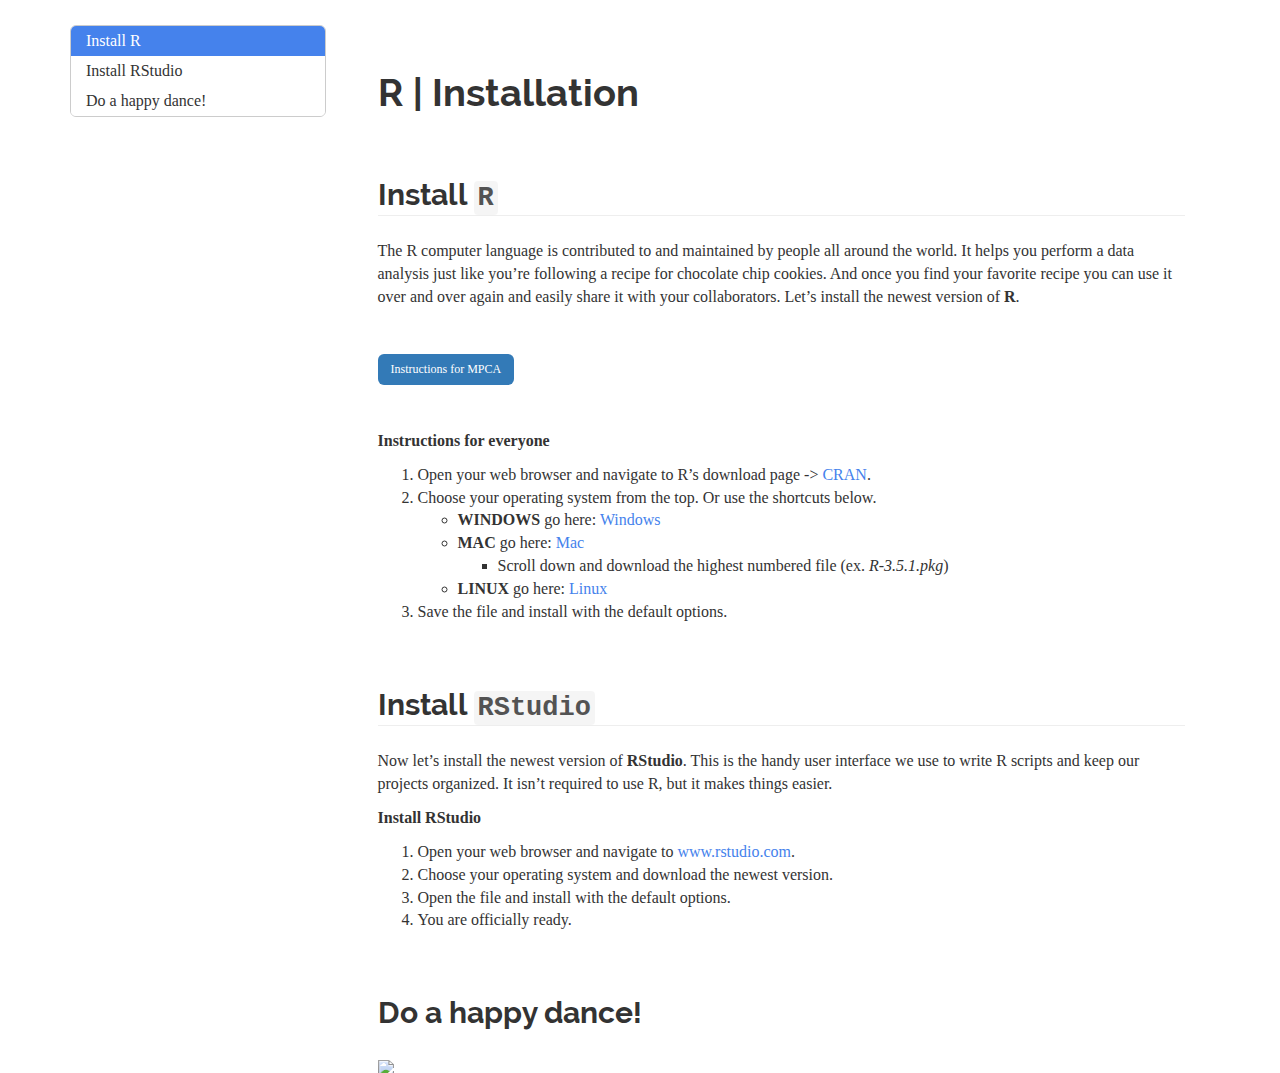
==== commit 51851c96: "clean instructions" ====
--- a/00-Install.html
+++ b/00-Install.html
@@ -11,19 +11,18 @@
 
 
 
-<title>R Camp | Installation</title>
-
-<script src="[data-uri]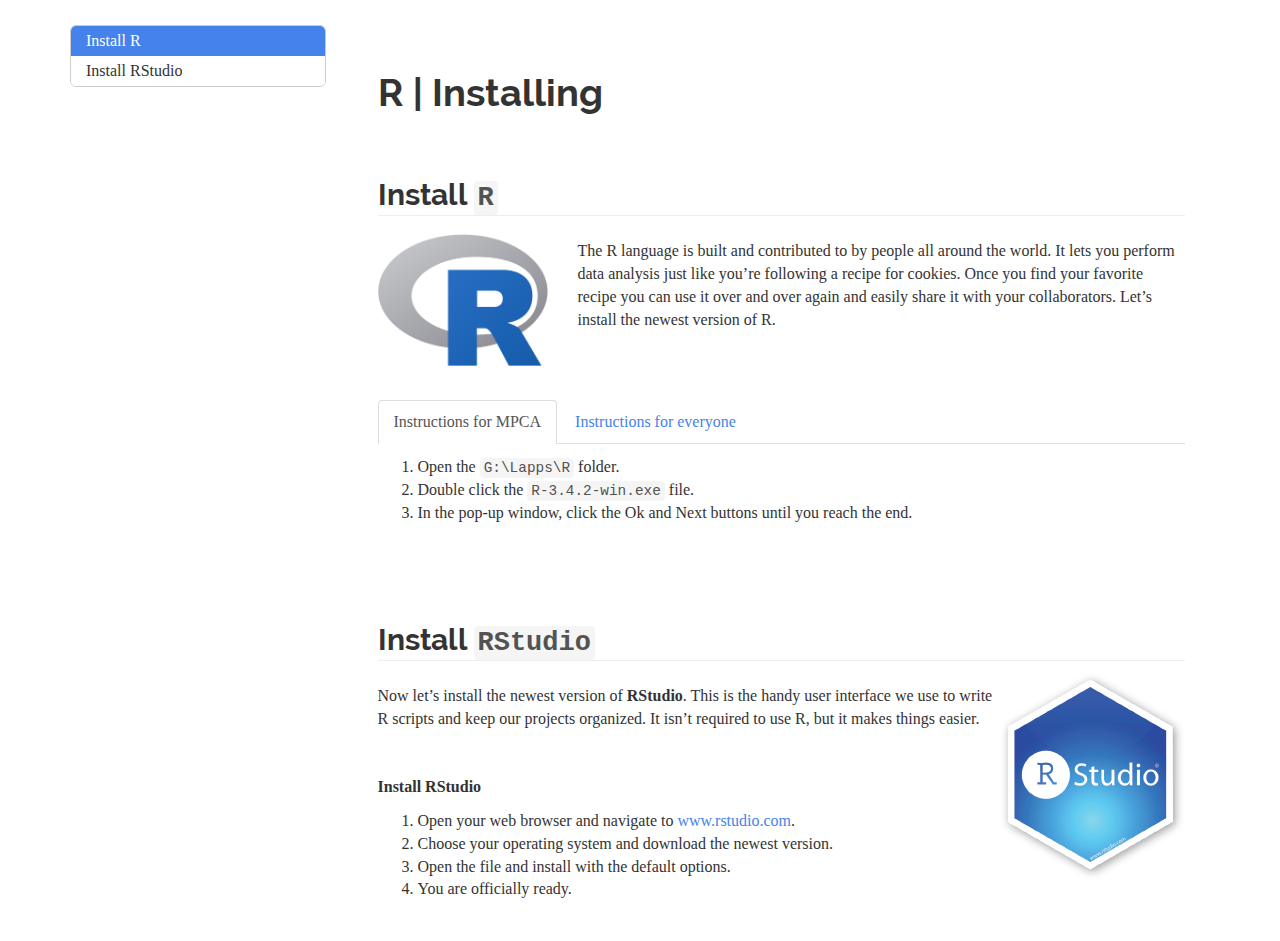
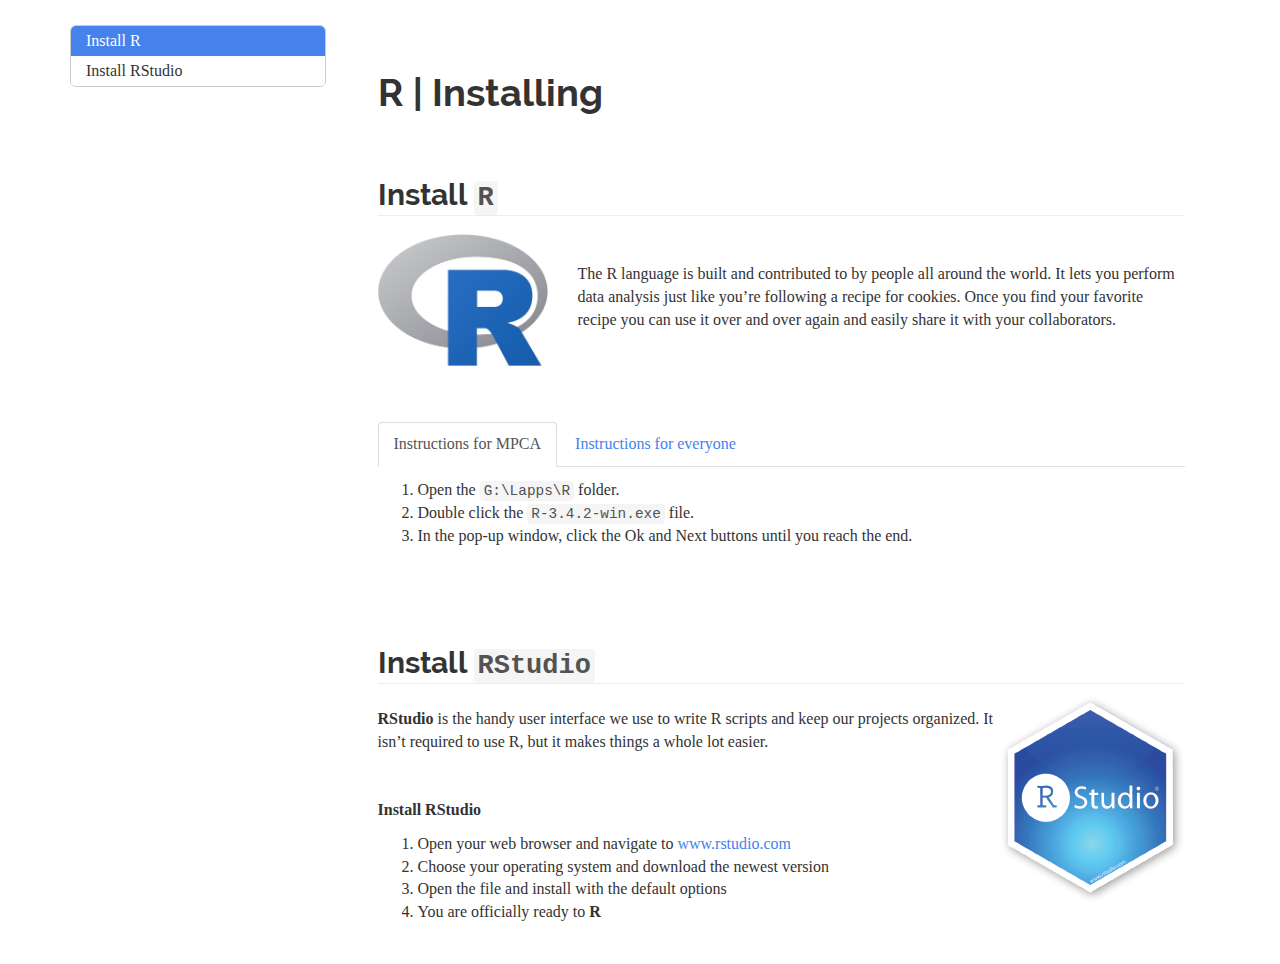
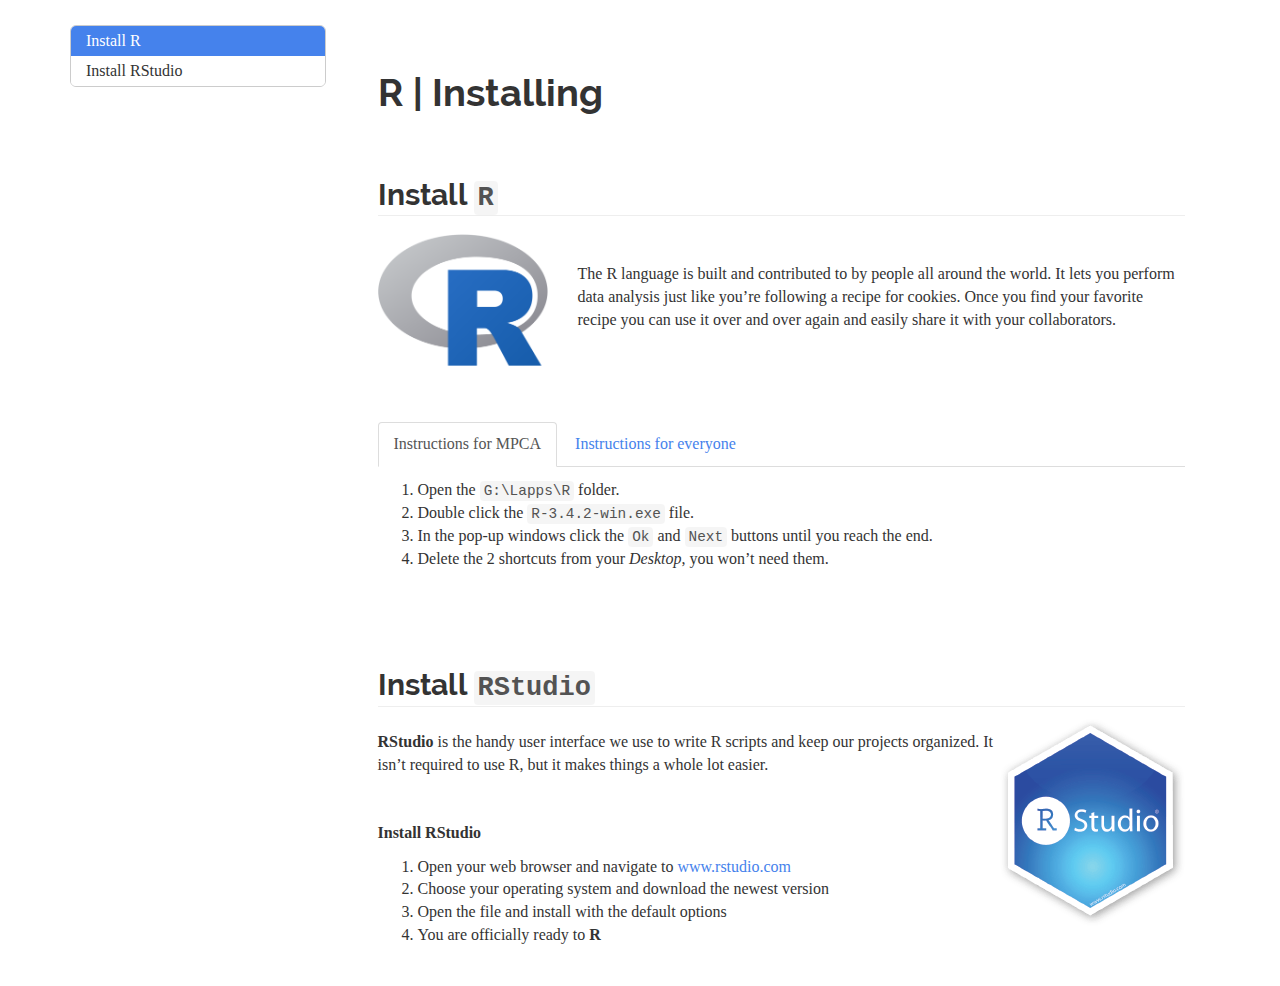
